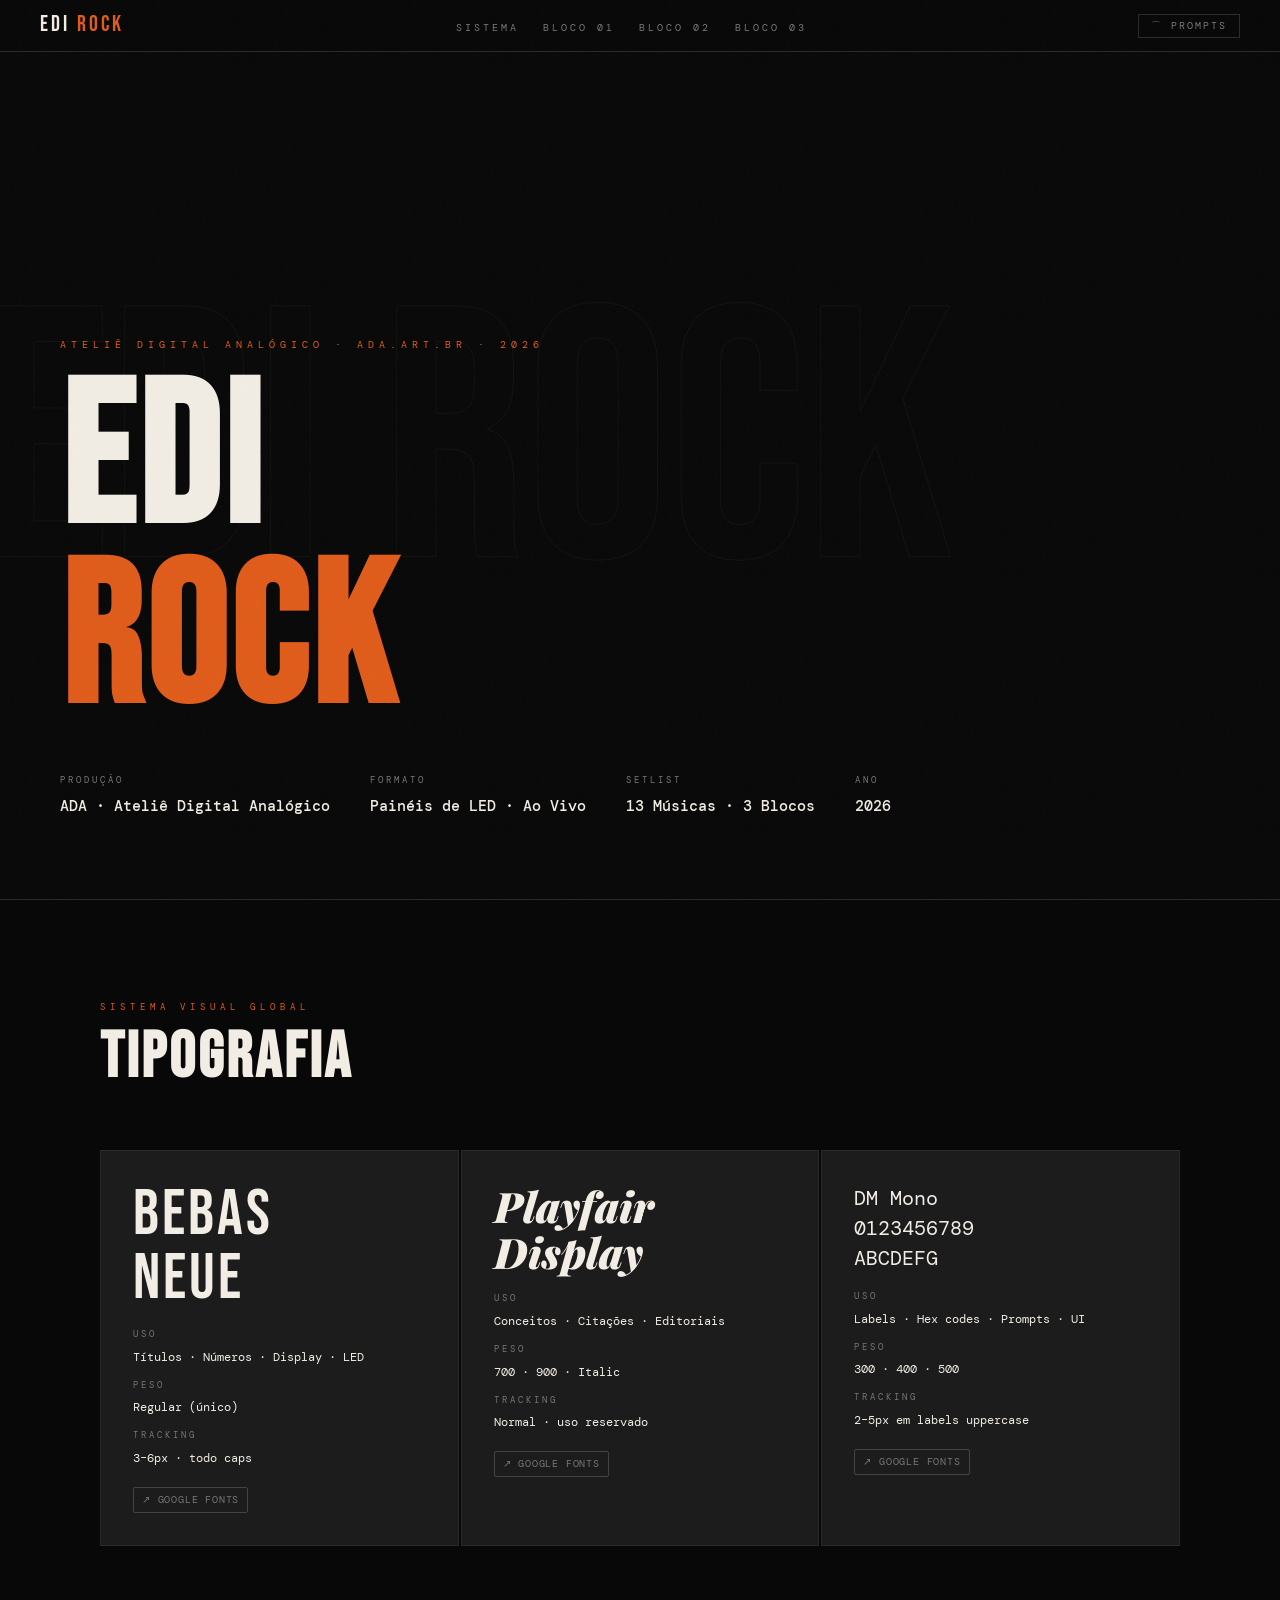
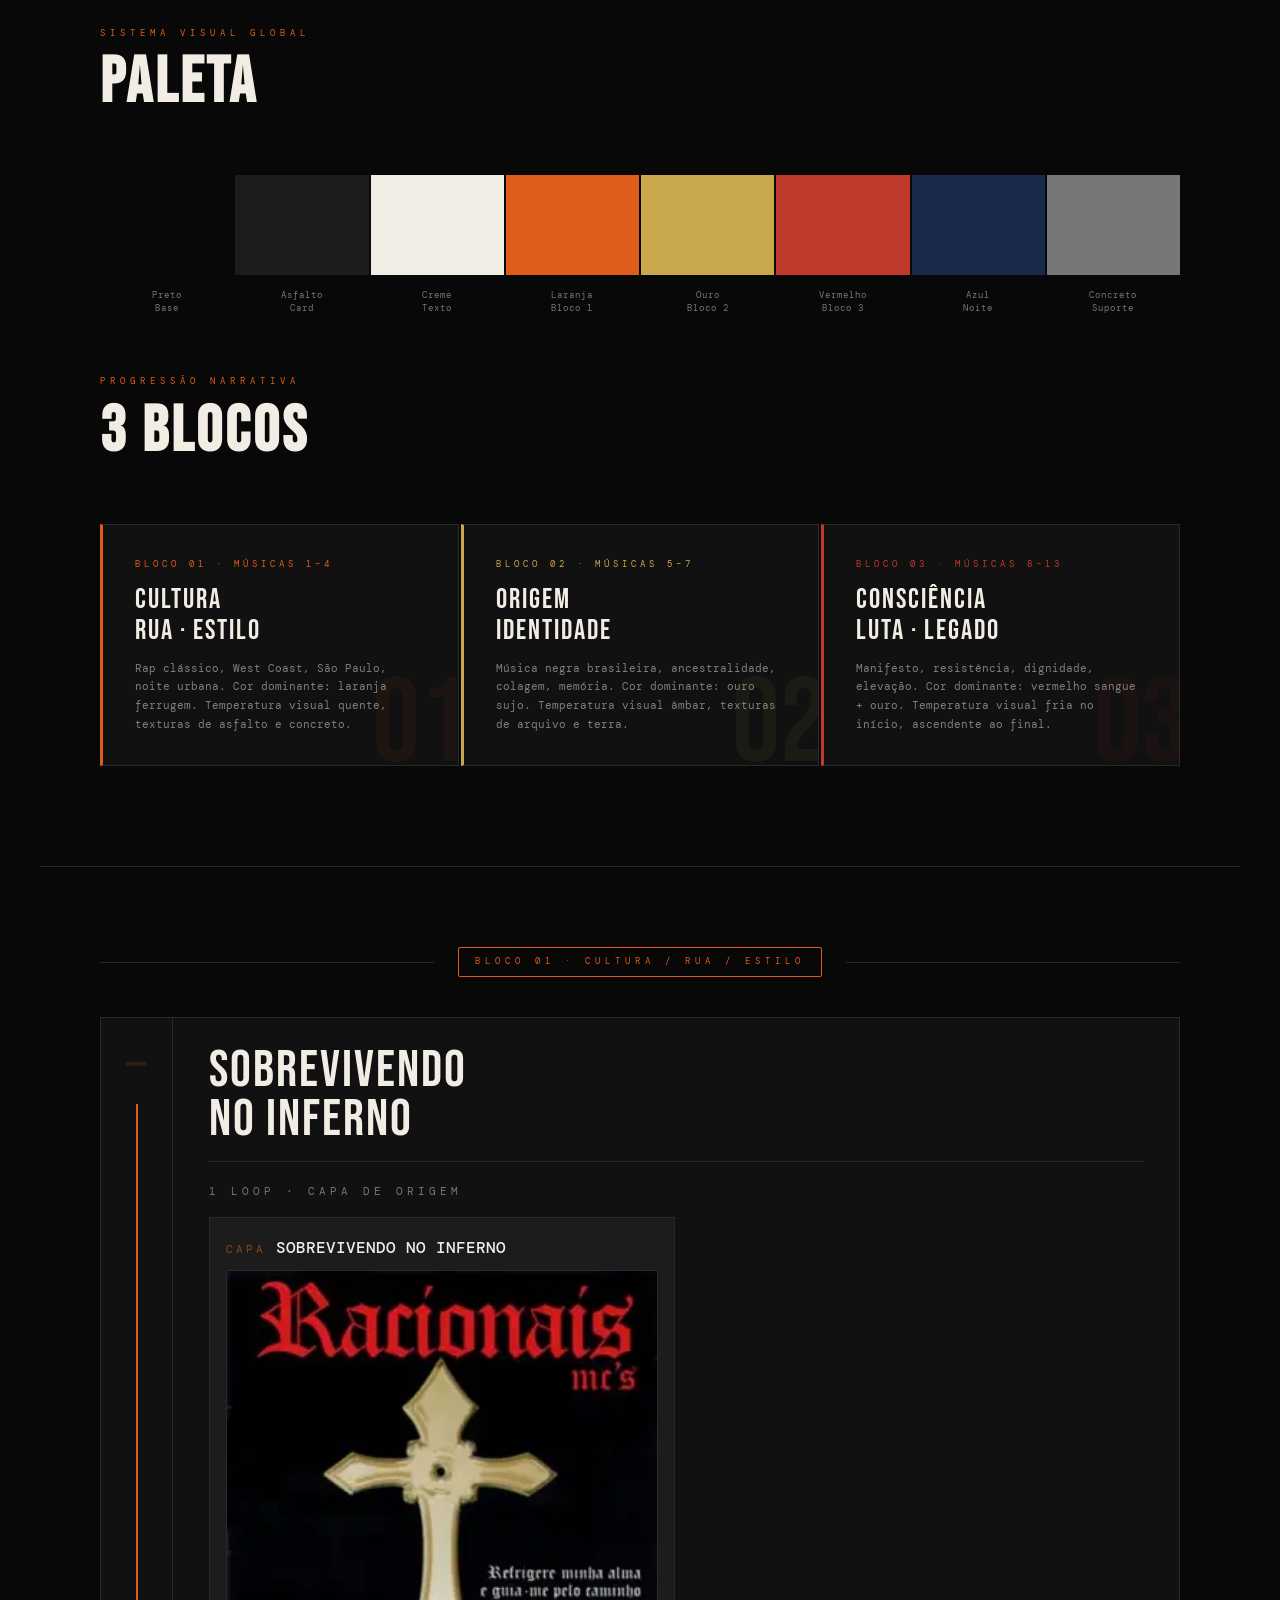
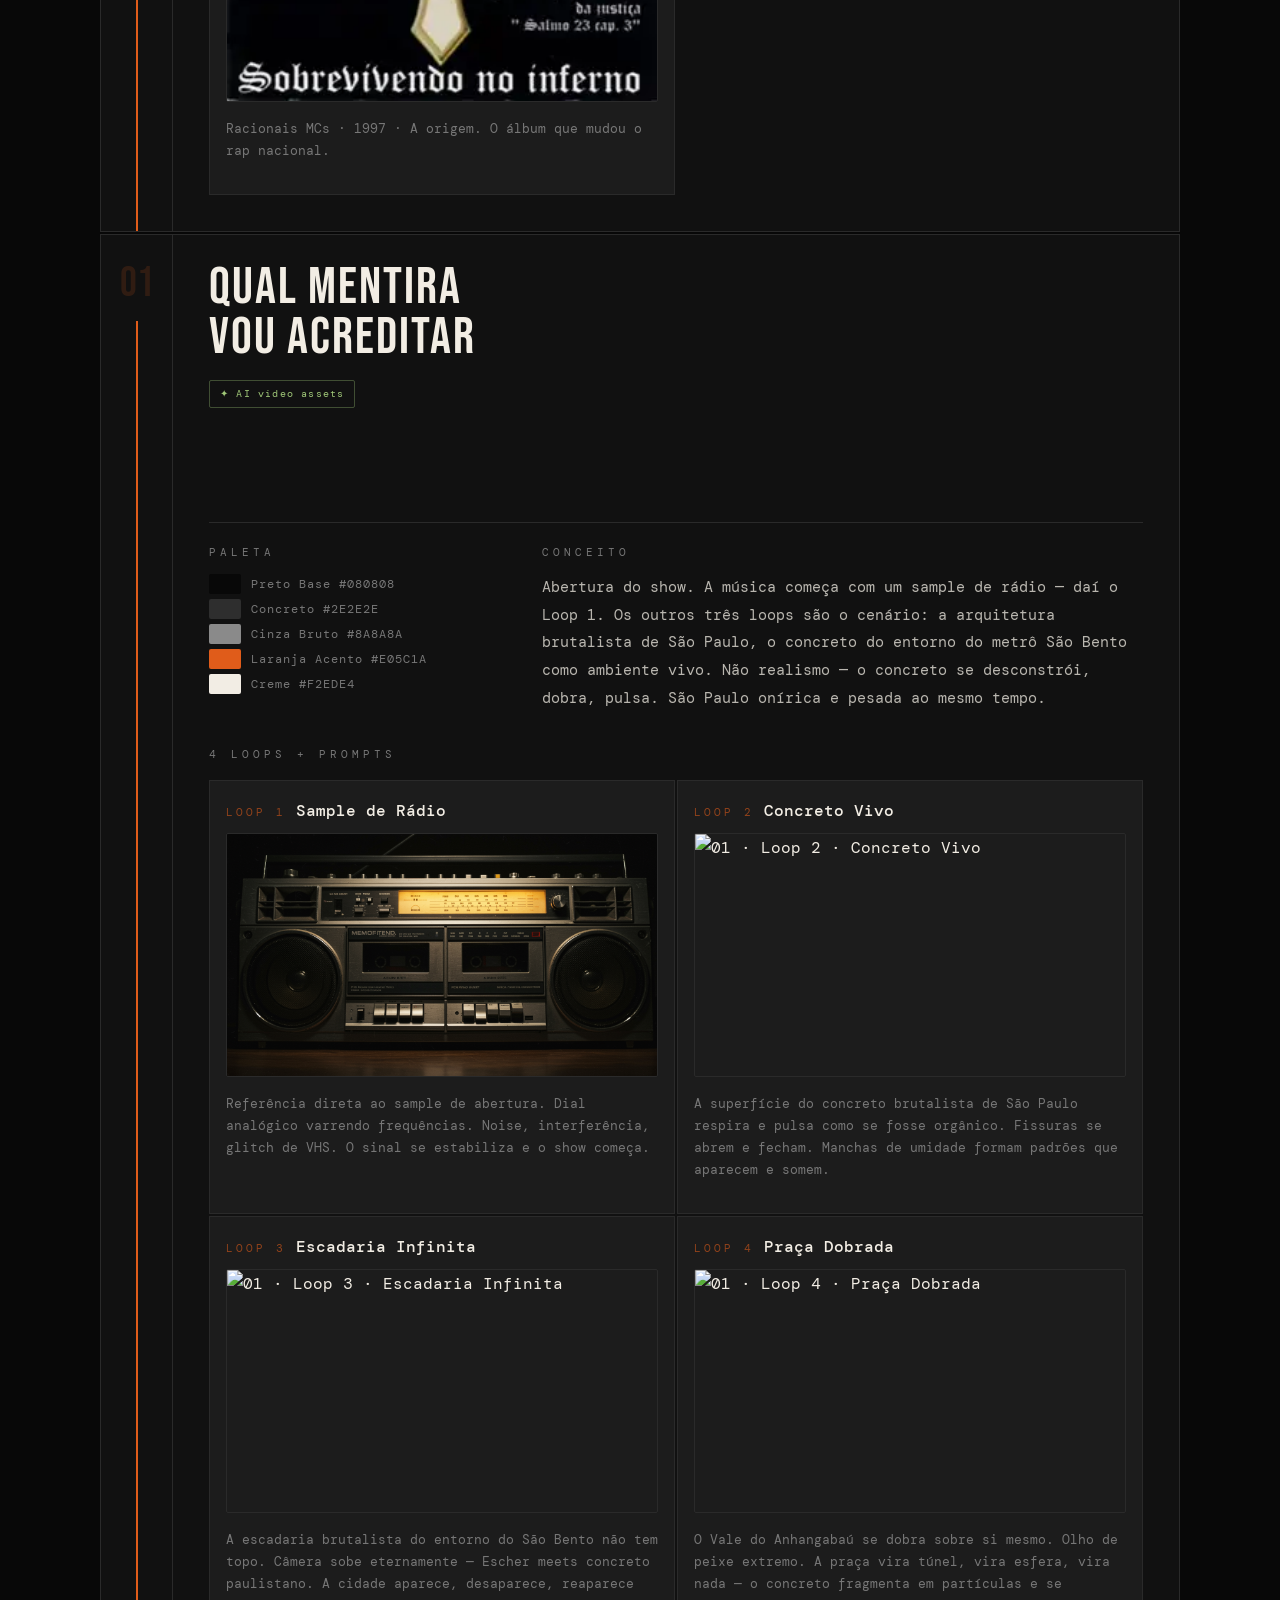
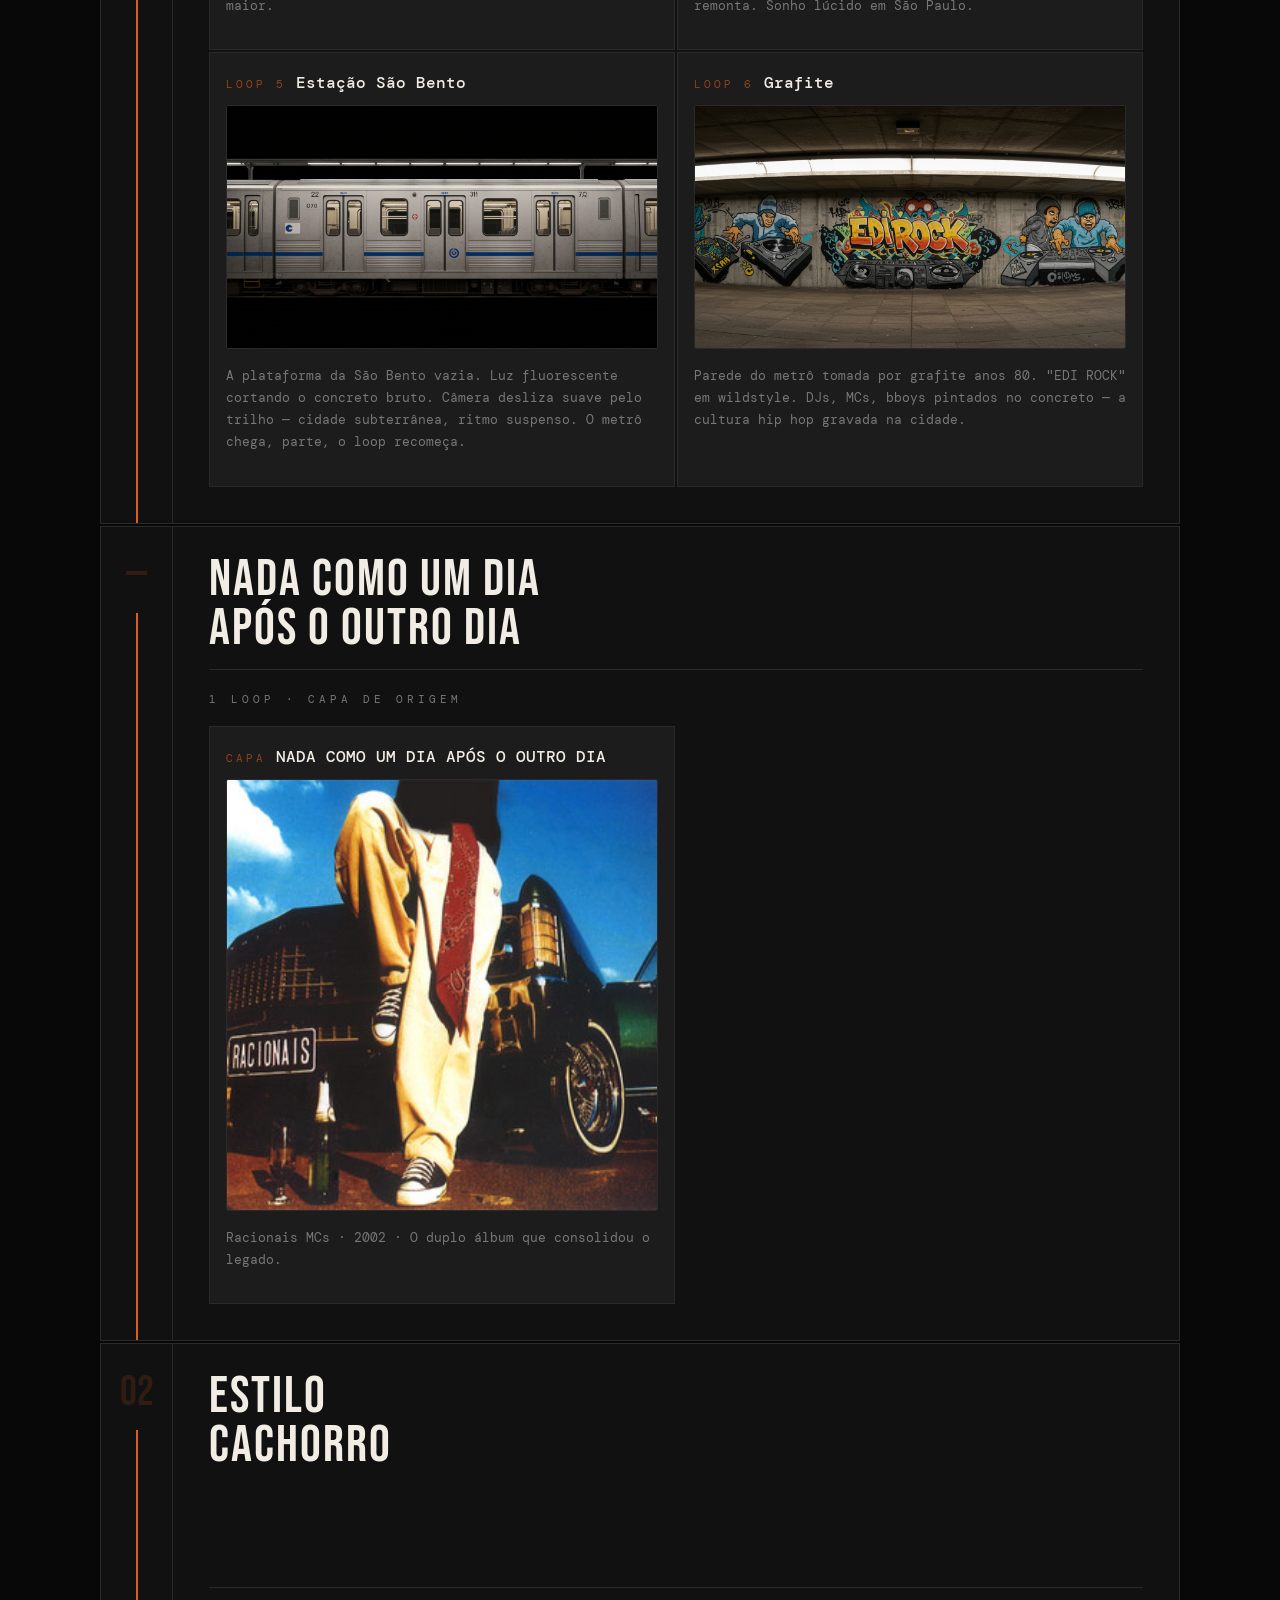
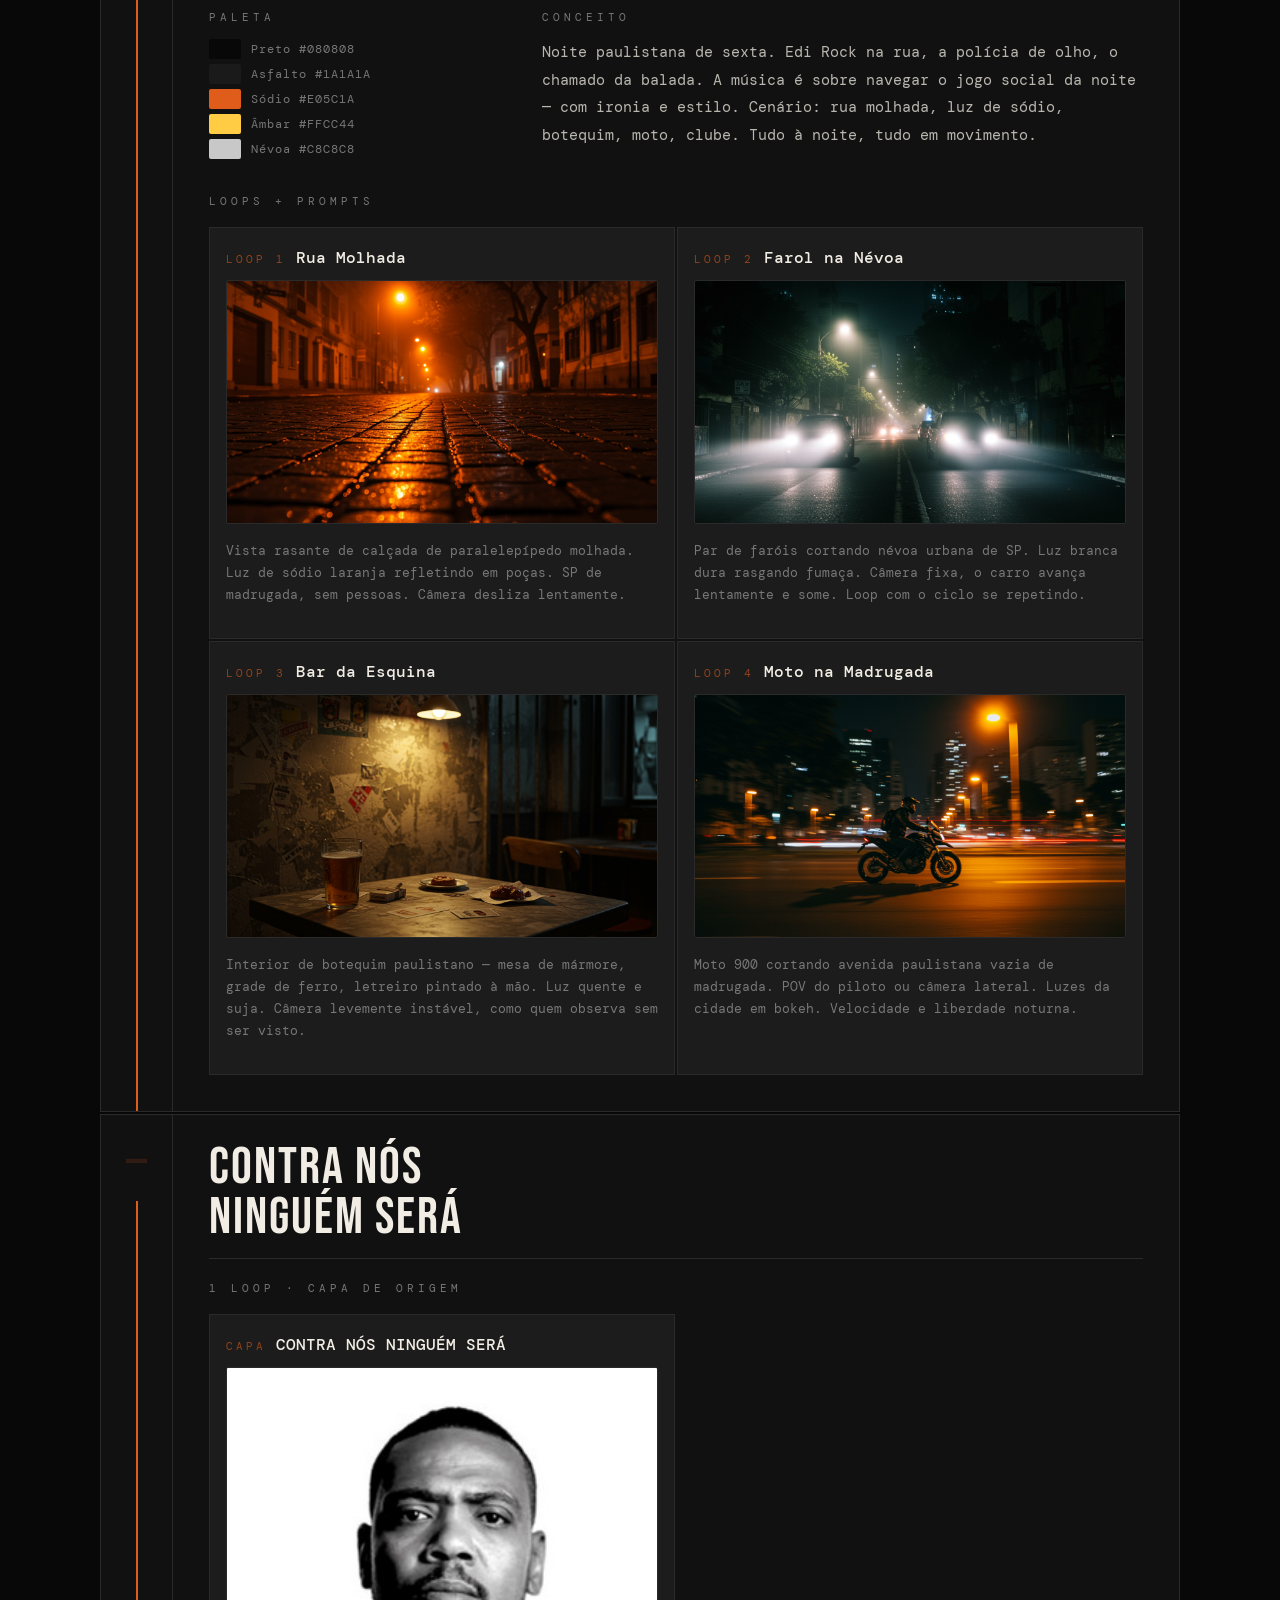
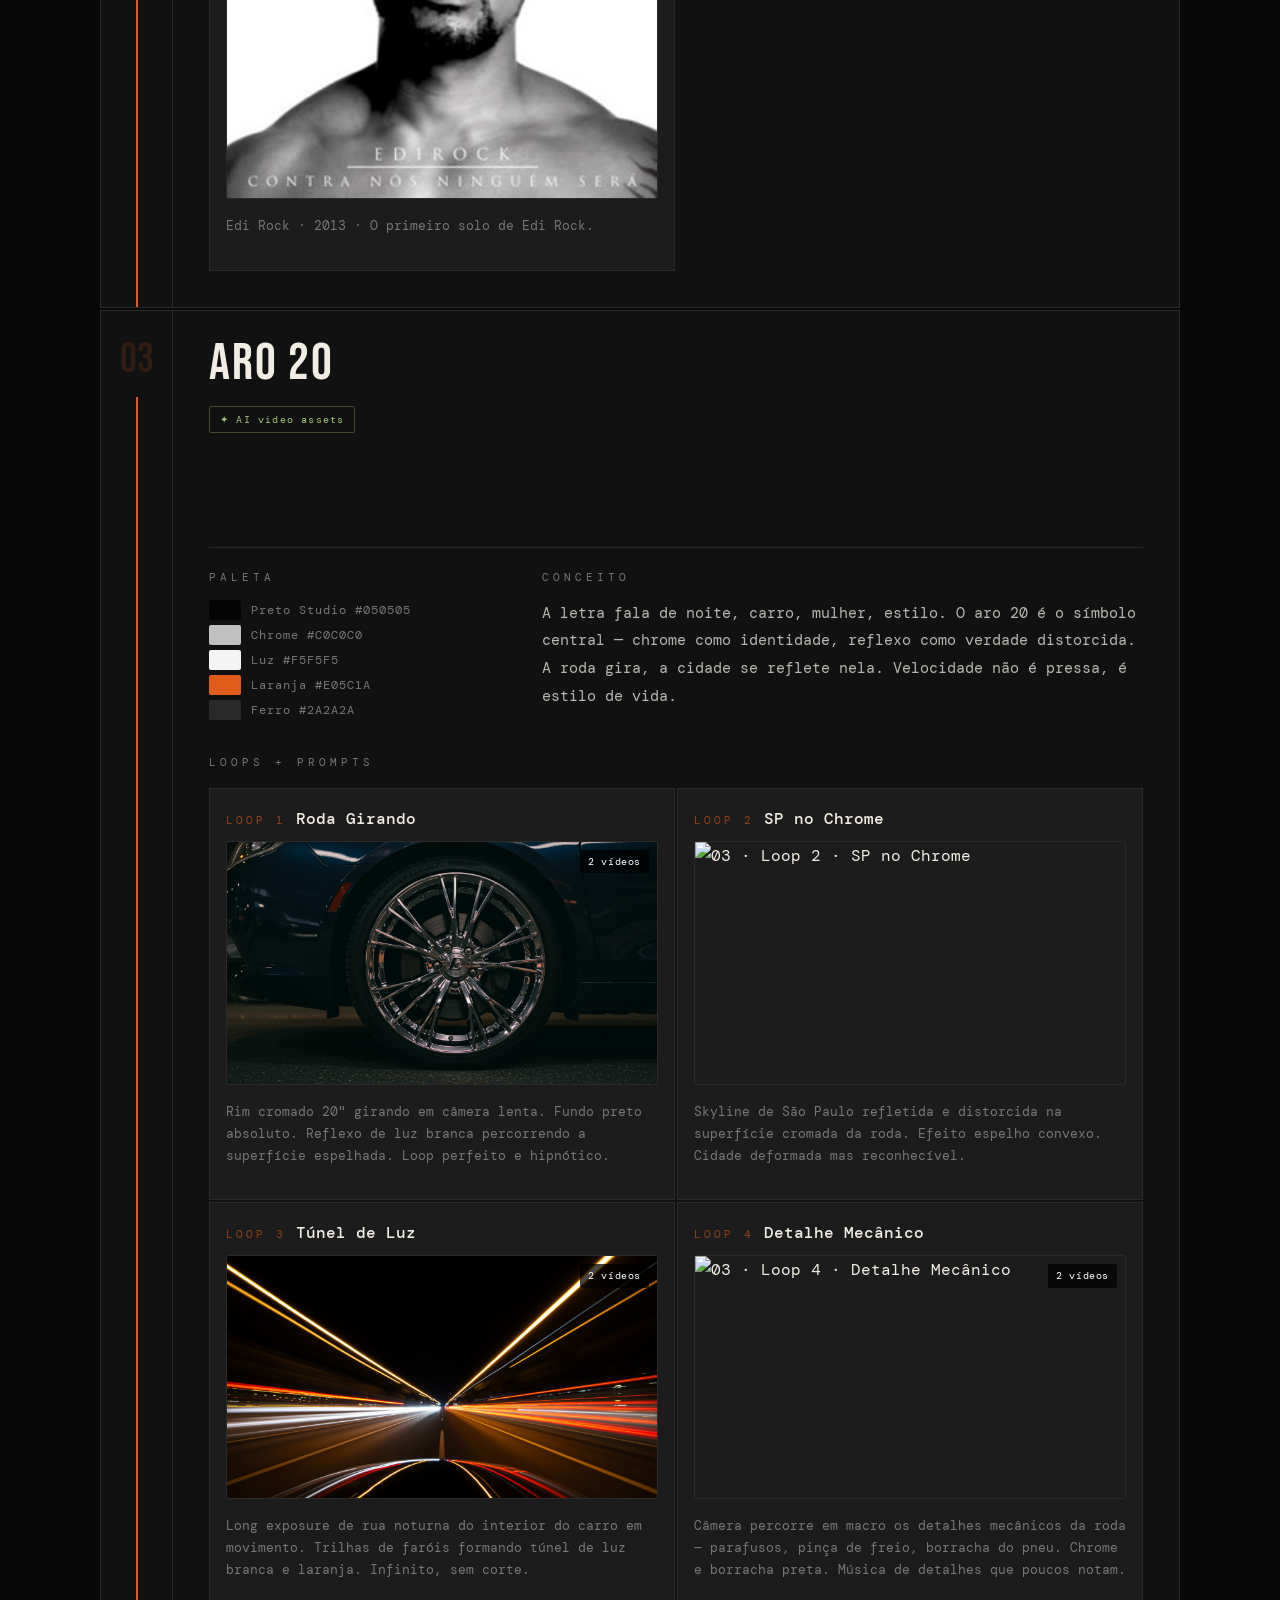
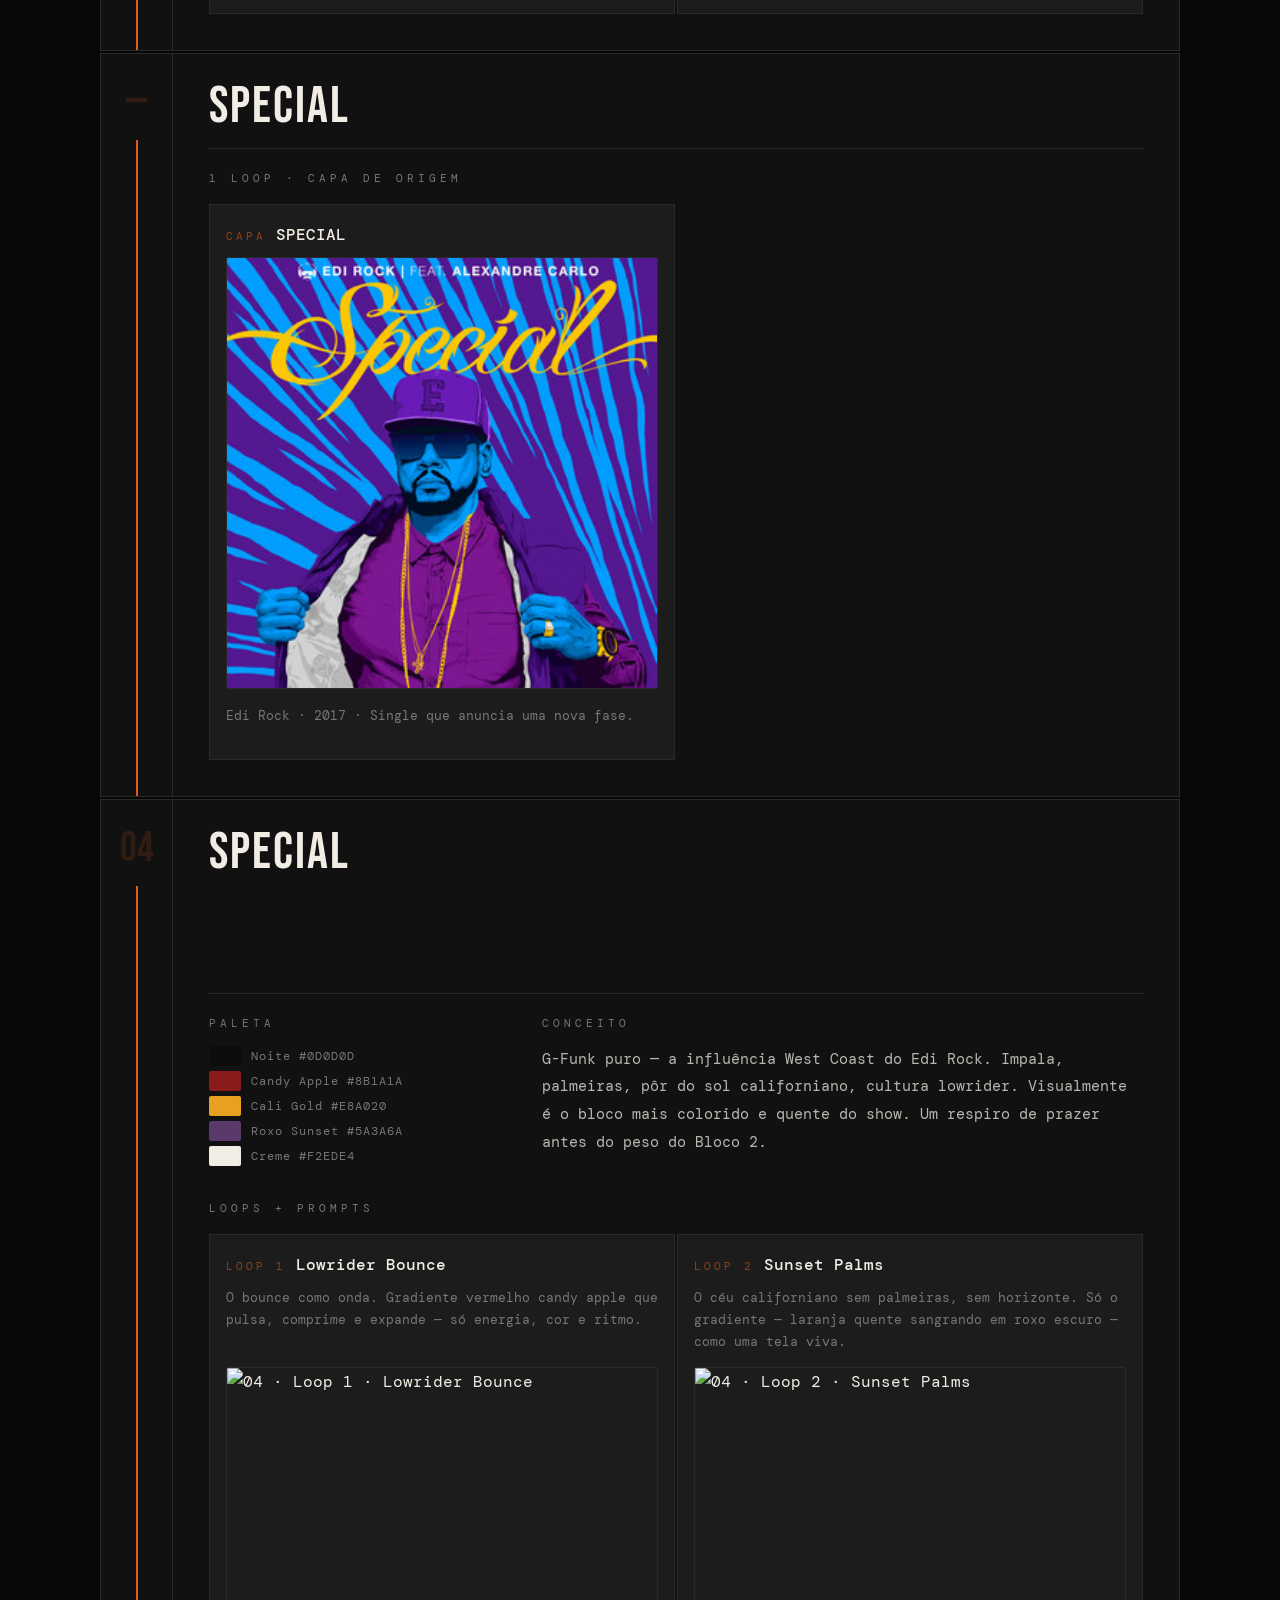
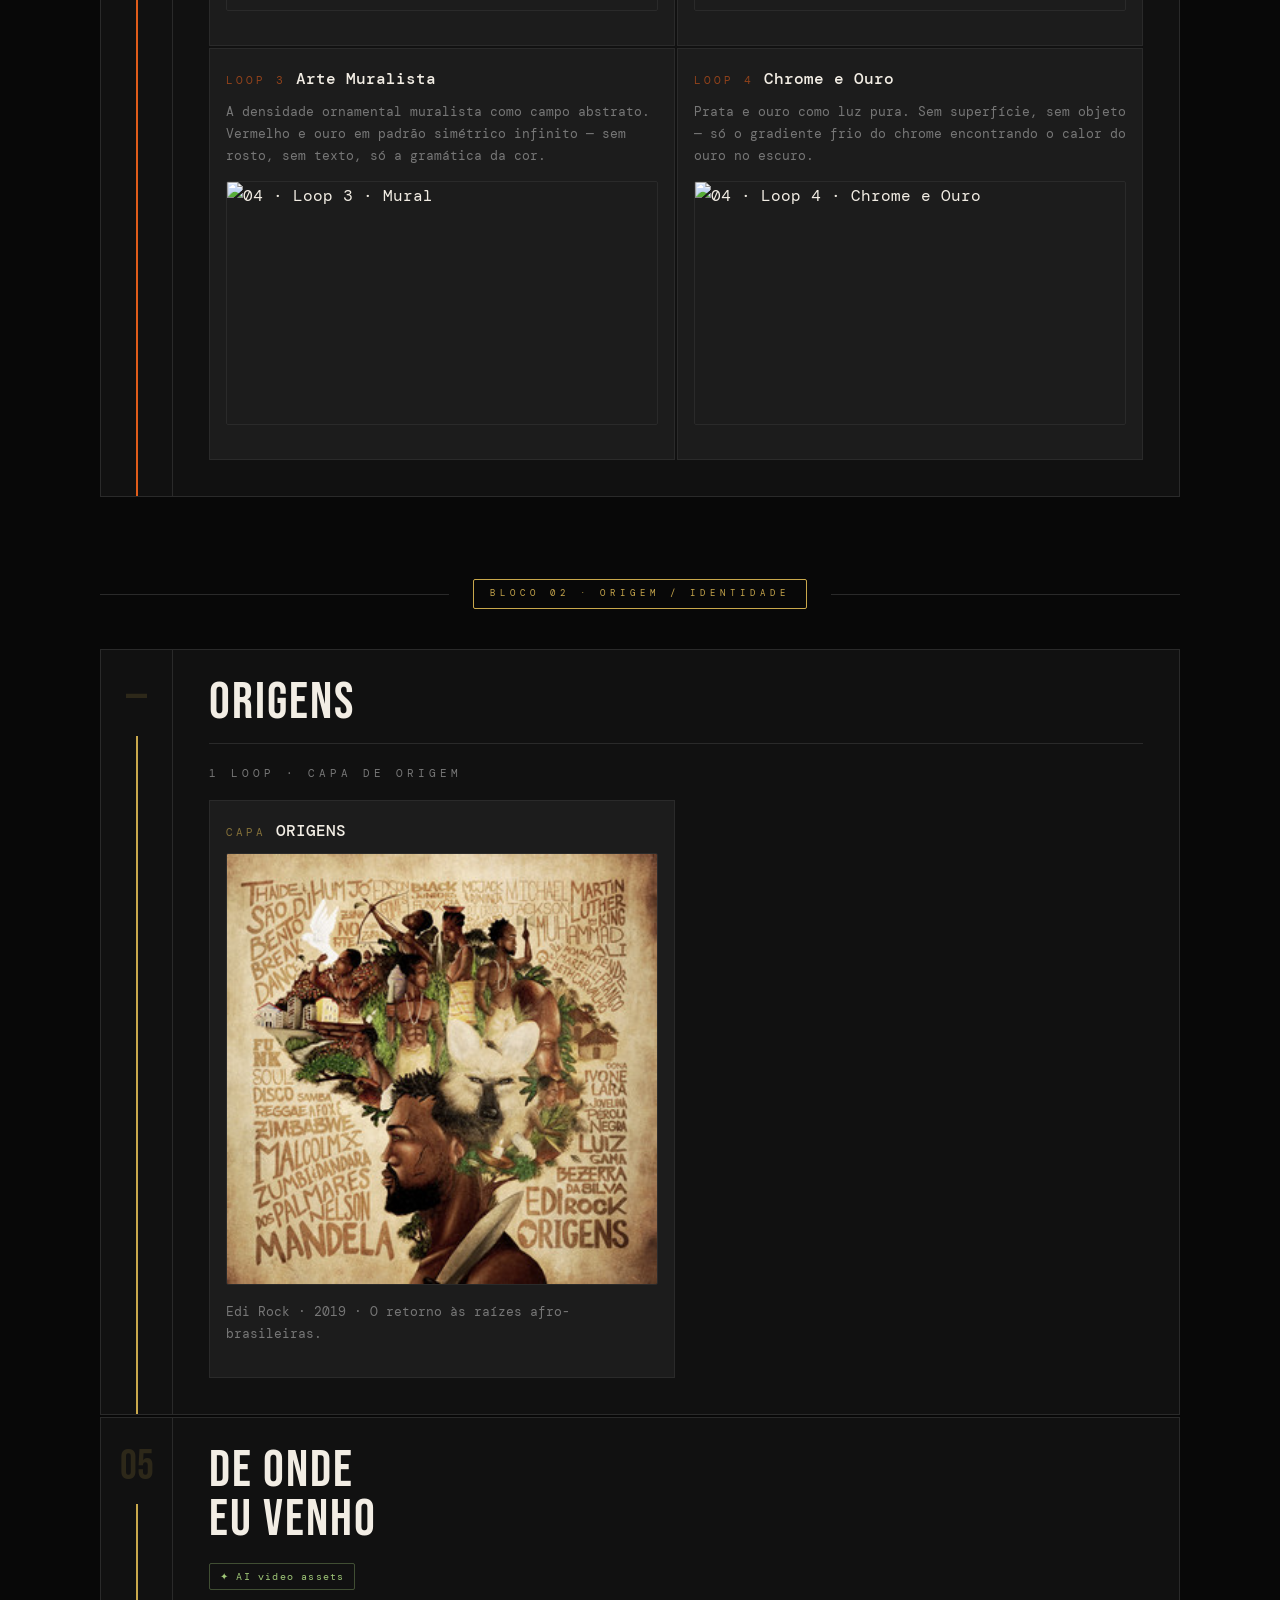
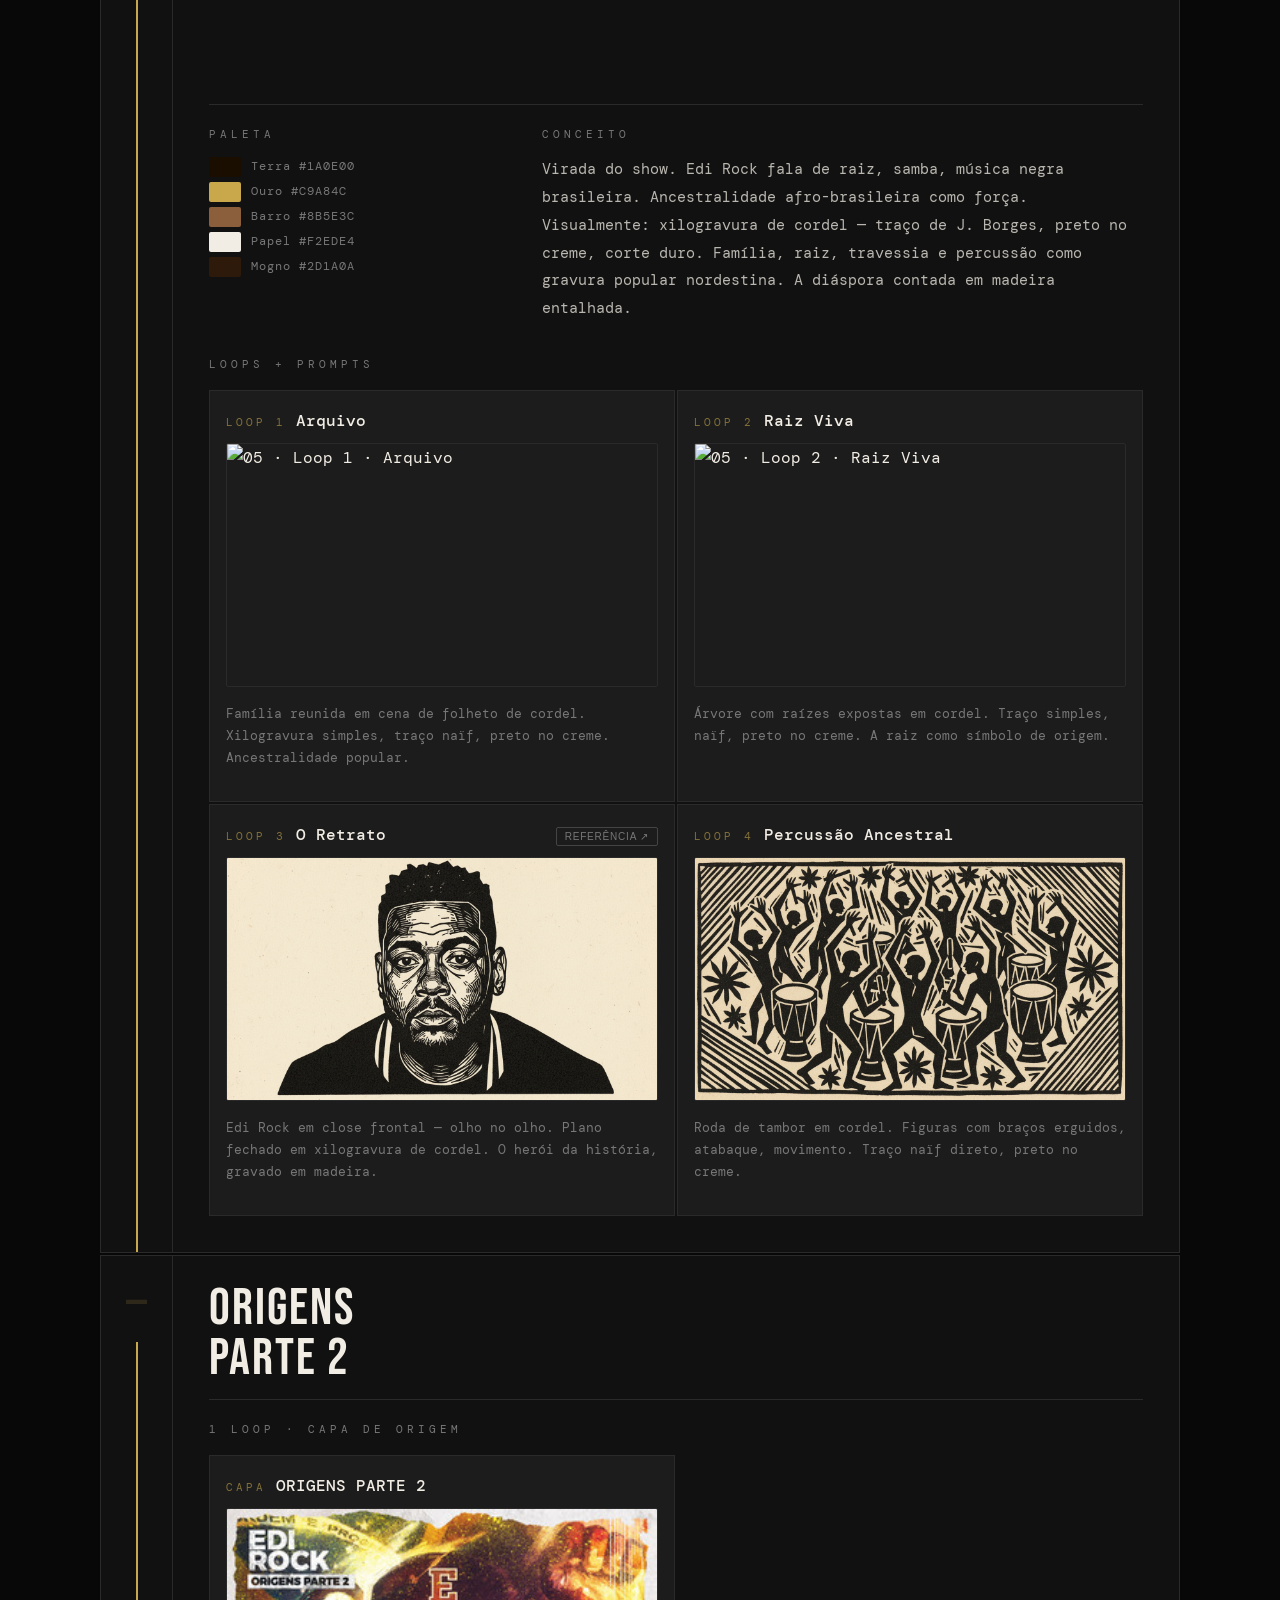
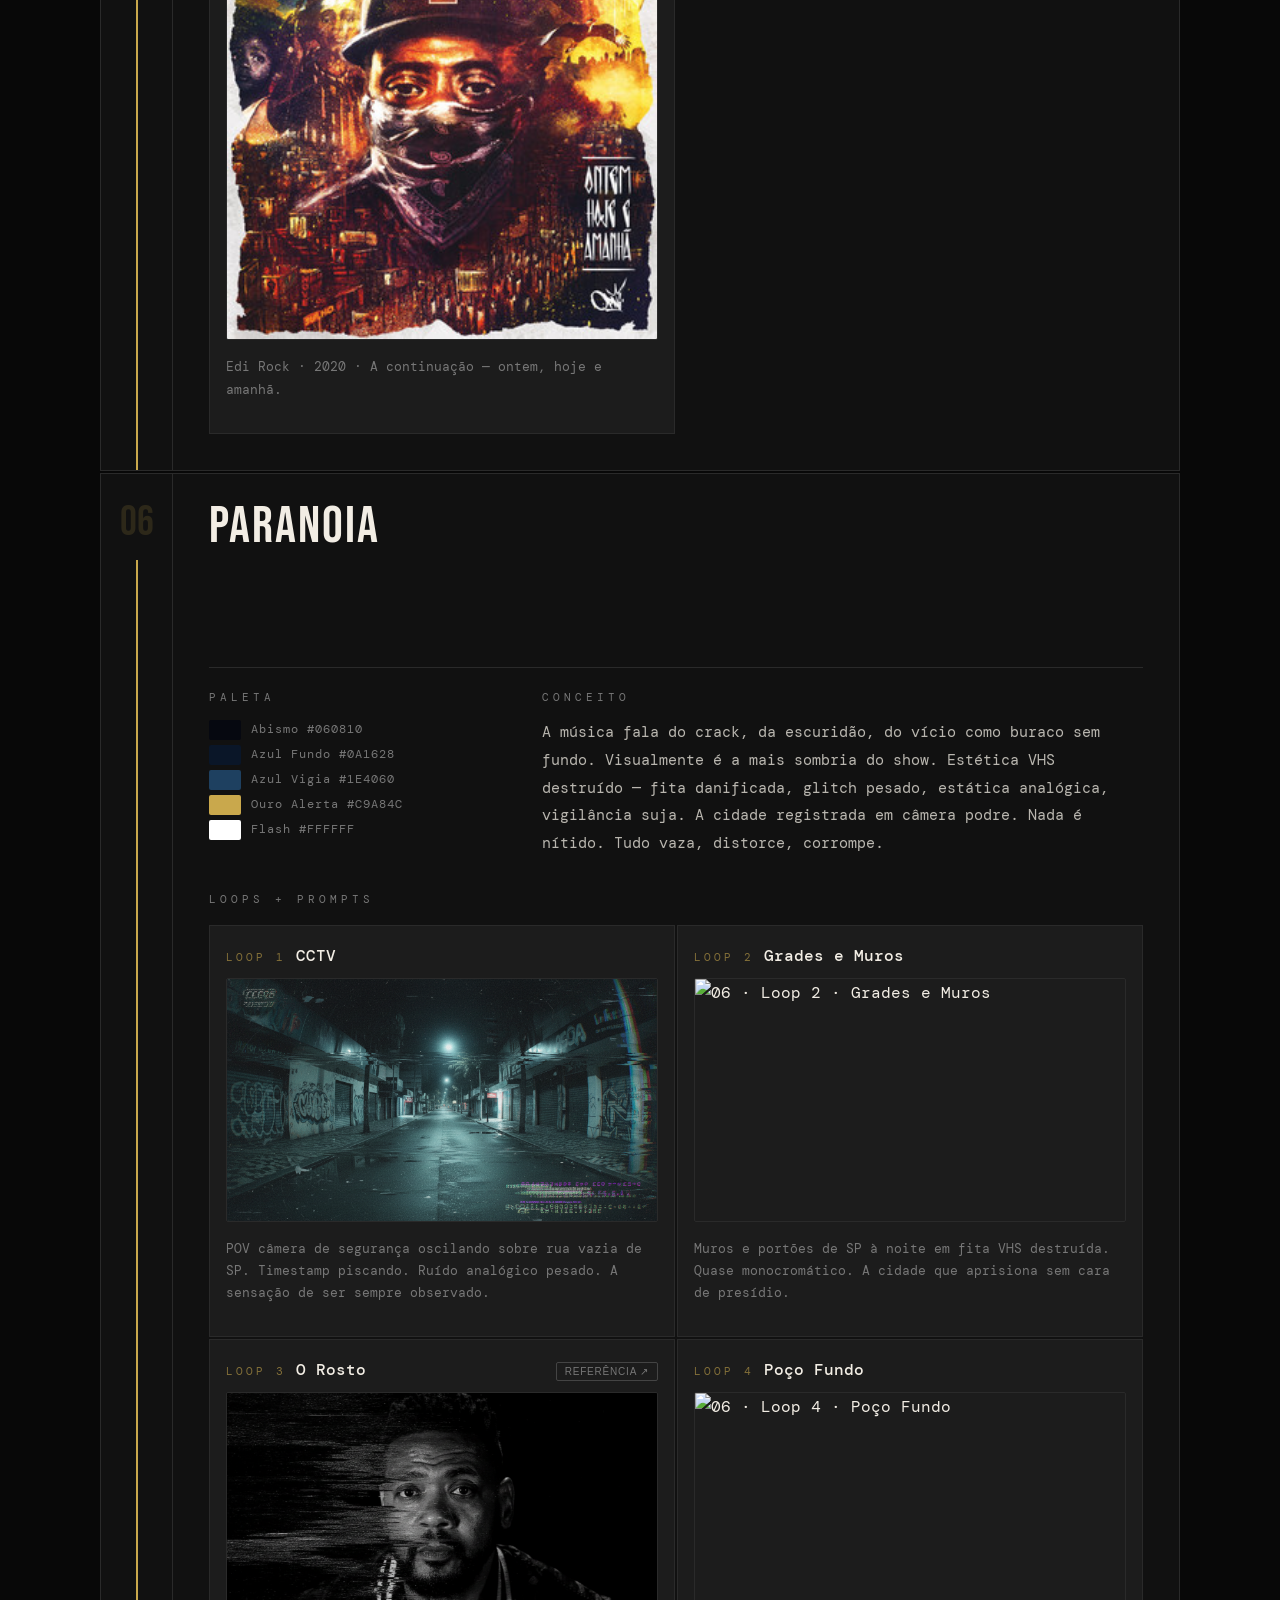
==== index.html @ 61b51832 "M08 Capítulo 4 + M12 A Vida É Desafio — 8 vídeos, badges - M08: 4 loops com vídeo (Mano Brown, Ice B" ====
<!DOCTYPE html>
<html lang="pt-BR">
<head>
<meta charset="UTF-8">
<meta name="viewport" content="width=device-width, initial-scale=1.0">
<title>EDI ROCK — GUIA VISUAL 2026</title>
<link href="https://fonts.googleapis.com/css2?family=Bebas+Neue&family=DM+Mono:ital,wght@0,300;0,400;0,500;1,300&family=Playfair+Display:wght@700;900&display=swap" rel="stylesheet">
<link rel="stylesheet" href="./style.css">
</head>
<body class="prompts-locked">

<!-- NAV -->
<nav>
  <div class="nav-logo">EDI <span>ROCK</span></div>
  <ul class="nav-links">
    <li><a href="#sistema">Sistema</a></li>
    <li><a href="#b1">Bloco 01</a></li>
    <li><a href="#b2">Bloco 02</a></li>
    <li><a href="#b3">Bloco 03</a></li>
  </ul>
  <button class="nav-unlock-btn" id="unlockBtn" onclick="unlockPrompts(this)">⌒ prompts</button>
</nav>

<!-- HERO -->
<section class="hero">
  <div class="hero-bg-text">EDI ROCK</div>
  <div class="hero-eyebrow">Ateliê Digital Analógico · ada.art.br · 2026</div>
  <h1 class="hero-title">EDI<em>ROCK</em></h1>
  <div class="hero-meta">
    <div class="hero-meta-item">
      <span class="hero-meta-label">Produção</span>
      <span class="hero-meta-val">ADA · Ateliê Digital Analógico</span>
    </div>
    <div class="hero-meta-item">
      <span class="hero-meta-label">Formato</span>
      <span class="hero-meta-val">Painéis de LED · Ao Vivo</span>
    </div>
    <div class="hero-meta-item">
      <span class="hero-meta-label">Setlist</span>
      <span class="hero-meta-val">13 Músicas · 3 Blocos</span>
    </div>
    <div class="hero-meta-item">
      <span class="hero-meta-label">Ano</span>
      <span class="hero-meta-val">2026</span>
    </div>
  </div>
</section>

<!-- SISTEMA VISUAL -->
<div id="sistema">
<section class="global-section">

  <div class="section-eyebrow">Sistema Visual Global</div>
  <h2 class="section-title">TIPOGRAFIA</h2>

  <div class="typo-showcase">
    <div class="typo-card">
      <div class="typo-sample">
        <div style="font-family:'Bebas Neue',sans-serif; font-size:64px; line-height:1; color:var(--branco); letter-spacing:3px;">BEBAS<br>NEUE</div>
      </div>
      <div class="typo-info-label">Uso</div>
      <div class="typo-info-val" style="margin-bottom:10px;">Títulos · Números · Display · LED</div>
      <div class="typo-info-label">Peso</div>
      <div class="typo-info-val" style="margin-bottom:10px;">Regular (único)</div>
      <div class="typo-info-label">Tracking</div>
      <div class="typo-info-val" style="margin-bottom:10px;">3–6px · todo caps</div>
      <a href="https://fonts.google.com/specimen/Bebas+Neue" target="_blank" class="asset-btn" style="display:inline-block; margin-top:8px; text-decoration:none;">↗ Google Fonts</a>
    </div>
    <div class="typo-card">
      <div class="typo-sample">
        <div style="font-family:'Playfair Display',serif; font-size:42px; line-height:1.1; color:var(--branco); font-weight:900; font-style:italic;">Playfair<br>Display</div>
      </div>
      <div class="typo-info-label">Uso</div>
      <div class="typo-info-val" style="margin-bottom:10px;">Conceitos · Citações · Editoriais</div>
      <div class="typo-info-label">Peso</div>
      <div class="typo-info-val" style="margin-bottom:10px;">700 · 900 · Italic</div>
      <div class="typo-info-label">Tracking</div>
      <div class="typo-info-val" style="margin-bottom:10px;">Normal · uso reservado</div>
      <a href="https://fonts.google.com/specimen/Playfair+Display" target="_blank" class="asset-btn" style="display:inline-block; margin-top:8px; text-decoration:none;">↗ Google Fonts</a>
    </div>
    <div class="typo-card">
      <div class="typo-sample">
        <div style="font-family:'DM Mono',monospace; font-size:20px; line-height:1.5; color:var(--branco);">DM Mono<br>0123456789<br>ABCDEFG</div>
      </div>
      <div class="typo-info-label">Uso</div>
      <div class="typo-info-val" style="margin-bottom:10px;">Labels · Hex codes · Prompts · UI</div>
      <div class="typo-info-label">Peso</div>
      <div class="typo-info-val" style="margin-bottom:10px;">300 · 400 · 500</div>
      <div class="typo-info-label">Tracking</div>
      <div class="typo-info-val" style="margin-bottom:10px;">2–5px em labels uppercase</div>
      <a href="https://fonts.google.com/specimen/DM+Mono" target="_blank" class="asset-btn" style="display:inline-block; margin-top:8px; text-decoration:none;">↗ Google Fonts</a>
    </div>
  </div>

  <div class="section-eyebrow">Sistema Visual Global</div>
  <h2 class="section-title">PALETA</h2>

  <div class="palette-row">
    <div class="swatch-tall" style="background:#080808;" data-hex="#080808"></div>
    <div class="swatch-tall" style="background:#1c1c1c;" data-hex="#1C1C1C"></div>
    <div class="swatch-tall" style="background:#f2ede4;" data-hex="#F2EDE4"></div>
    <div class="swatch-tall" style="background:#e05c1a;" data-hex="#E05C1A"></div>
    <div class="swatch-tall" style="background:#c9a84c;" data-hex="#C9A84C"></div>
    <div class="swatch-tall" style="background:#c0392b;" data-hex="#C0392B"></div>
    <div class="swatch-tall" style="background:#1a2a4a;" data-hex="#1A2A4A"></div>
    <div class="swatch-tall" style="background:#777777;" data-hex="#777777"></div>
  </div>
  <div class="swatch-labels">
    <div class="swatch-label-item">Preto<br>Base</div>
    <div class="swatch-label-item">Asfalto<br>Card</div>
    <div class="swatch-label-item">Creme<br>Texto</div>
    <div class="swatch-label-item">Laranja<br>Bloco 1</div>
    <div class="swatch-label-item">Ouro<br>Bloco 2</div>
    <div class="swatch-label-item">Vermelho<br>Bloco 3</div>
    <div class="swatch-label-item">Azul<br>Noite</div>
    <div class="swatch-label-item">Concreto<br>Suporte</div>
  </div>

  <div class="section-eyebrow">Progressão Narrativa</div>
  <h2 class="section-title">3 BLOCOS</h2>

  <div class="bloco-prog">
    <div class="bloco-prog-item" style="background:#111; border:1px solid #2a2a2a; border-left:3px solid var(--b1);">
      <div class="bloco-prog-num" style="color:var(--b1);">01</div>
      <span class="bloco-prog-tag" style="color:var(--b1);">Bloco 01 · Músicas 1–4</span>
      <div class="bloco-prog-title">CULTURA<br>RUA · ESTILO</div>
      <div class="bloco-prog-desc">Rap clássico, West Coast, São Paulo, noite urbana. Cor dominante: laranja ferrugem. Temperatura visual quente, texturas de asfalto e concreto.</div>
    </div>
    <div class="bloco-prog-item" style="background:#111; border:1px solid #2a2a2a; border-left:3px solid var(--b2);">
      <div class="bloco-prog-num" style="color:var(--b2);">02</div>
      <span class="bloco-prog-tag" style="color:var(--b2);">Bloco 02 · Músicas 5–7</span>
      <div class="bloco-prog-title">ORIGEM<br>IDENTIDADE</div>
      <div class="bloco-prog-desc">Música negra brasileira, ancestralidade, colagem, memória. Cor dominante: ouro sujo. Temperatura visual âmbar, texturas de arquivo e terra.</div>
    </div>
    <div class="bloco-prog-item" style="background:#111; border:1px solid #2a2a2a; border-left:3px solid var(--b3);">
      <div class="bloco-prog-num" style="color:var(--b3);">03</div>
      <span class="bloco-prog-tag" style="color:var(--b3);">Bloco 03 · Músicas 8–13</span>
      <div class="bloco-prog-title">CONSCIÊNCIA<br>LUTA · LEGADO</div>
      <div class="bloco-prog-desc">Manifesto, resistência, dignidade, elevação. Cor dominante: vermelho sangue + ouro. Temperatura visual fria no início, ascendente ao final.</div>
    </div>
  </div>

</section>
</div>

<!-- SETLIST -->
<div class="setlist-wrap">

  <!-- ══ BLOCO 1 ══ -->
  <div id="b1" class="bloco-divider">
    <div class="bloco-divider-line"></div>
    <div class="bloco-divider-label" style="color:var(--b1); border-color:var(--b1);">Bloco 01 · Cultura / Rua / Estilo</div>
    <div class="bloco-divider-line"></div>
  </div>

  <!-- CAPA M01 -->
  <div class="musica">
    <div class="musica-side">
      <div class="musica-num" style="color:var(--b1);">—</div>
      <div class="musica-accent" style="background:var(--b1);"></div>
    </div>
    <div class="musica-main">
      <div class="musica-nome">SOBREVIVENDO<br>NO INFERNO</div>
      <div class="musica-body">
        <div style="grid-column: 1/-1;">
          <div class="m-loops-title">1 Loop · Capa de Origem</div>
          <div class="loops-grid">
            <div class="loop-item">
              <div class="loop-header">
                <span class="loop-tag" style="color:var(--b1);">Capa</span>
                <span class="loop-name">SOBREVIVENDO NO INFERNO</span>
              </div>
              <div class="loop-preview" style="aspect-ratio:1/1;">
                <img src="./imagens/capas/sobrevivendo.jpg" alt="SOBREVIVENDO" style="aspect-ratio:1/1;"/>
              </div>
              <div class="loop-desc">Racionais MCs · 1997 · A origem. O álbum que mudou o rap nacional.</div>
              <div class="prompt-box" style="border-left-color:#a0c878;">
                <button class="prompt-copy" onclick="copyP(this)">copiar</button>
                <span class="prompt-tool frame">Frame Estático</span>
                <span class="prompt-text">Sobrevivendo no Inferno album cover, Racionais MCs 1997, centered full frame, cinematic dark vignette, heavy film grain, monumental iconic presence, photorealistic</span>
              </div>
              <div class="prompt-box" style="border-left-color:#6a9fd8; margin-top:8px;">
                <button class="prompt-copy" onclick="copyP(this)">copiar</button>
                <span class="prompt-tool anim">Animação</span>
                <span class="prompt-text">Sobrevivendo no Inferno album cover slowly zooming in, dark vignette pulsing at edges, heavy film grain breathing, seamless loop, cinematic title card</span>
              </div>
            </div>
          </div>
        </div>
      </div>
    </div>
  </div>

  <!-- 01 Qual Mentira -->
  <div class="musica">
    <div class="musica-side">
      <div class="musica-num" style="color:var(--b1);">01</div>
      <div class="musica-accent" style="background:var(--b1);"></div>
    </div>
    <div class="musica-main">
      <div class="musica-nome">QUAL MENTIRA<br>VOU ACREDITAR</div>
      <div class="ai-kit-badge">✦ AI video assets</div>
      <iframe class="spotify-player" src="https://open.spotify.com/embed/track/6hxdEJHw5qPaA4r0GFGkhj?utm_source=generator&theme=0" height="80" frameborder="0" allow="autoplay; clipboard-write; encrypted-media; fullscreen; picture-in-picture" loading="lazy"></iframe>
      <div class="musica-body">

        <div>
          <div class="m-palette-title">Paleta</div>
          <div class="m-swatches">
            <div class="m-swatch-row"><div class="m-swatch-block" style="background:#080808;"></div><span class="m-swatch-name">Preto Base #080808</span></div>
            <div class="m-swatch-row"><div class="m-swatch-block" style="background:#2e2e2e;"></div><span class="m-swatch-name">Concreto #2E2E2E</span></div>
            <div class="m-swatch-row"><div class="m-swatch-block" style="background:#8a8a8a;"></div><span class="m-swatch-name">Cinza Bruto #8A8A8A</span></div>
            <div class="m-swatch-row"><div class="m-swatch-block" style="background:#e05c1a;"></div><span class="m-swatch-name">Laranja Acento #E05C1A</span></div>
            <div class="m-swatch-row"><div class="m-swatch-block" style="background:#f2ede4;"></div><span class="m-swatch-name">Creme #F2EDE4</span></div>
          </div>
        </div>

        <div>
          <div class="m-conceito-title">Conceito</div>
          <div class="m-conceito-text">Abertura do show. A música começa com um sample de rádio — daí o Loop 1. Os outros três loops são o cenário: a arquitetura brutalista de São Paulo, o concreto do entorno do metrô São Bento como ambiente vivo. Não realismo — o concreto se desconstrói, dobra, pulsa. São Paulo onírica e pesada ao mesmo tempo.</div>
        </div>

        <div>
          <div class="m-loops-title">4 Loops + Prompts</div>
          <div class="loops-grid">

          <!-- LOOP 1 -->
          <div class="loop-item">
            <div class="loop-header">
              <span class="loop-tag" style="color:var(--b1);">Loop 1</span>
              <span class="loop-name">Sample de Rádio</span>
            </div>
                        <div class="loop-preview loop-has-video" onclick="openVideoModal('./imagens/m01/loop1-video.mp4')">
              <img src="./imagens/m01/loop1-frame.png" alt="01 · Loop 1 · Sample de Rádio" />
              <div class="loop-play-btn">▶</div>
            </div>

<div class="loop-desc">Referência direta ao sample de abertura. Dial analógico varrendo frequências. Noise, interferência, glitch de VHS. O sinal se estabiliza e o show começa.</div>

            <div class="prompt-box" style="border-left-color:#a0c878;">
              <button class="prompt-copy" onclick="copyP(this)">copiar</button>
              <span class="prompt-tool frame">Frame Estático</span>
              <span class="prompt-text">Front-facing view of a massive vintage 1980s boombox, imposing and monumental, full body visible within frame, wide 16:9 composition, entire boombox centered and contained, fills most of the frame, low angle slightly below eye level looking up, photorealistic, dual cassette decks, analog FM tuner dial, large powerful speaker grills on both sides, warm amber backlight behind the tuner, no fake text no invented labels no made-up numbers, only real physical details, dark cinematic background, dramatic side lighting with deep shadows, VHS scanlines overlay, raw film grain, slight chromatic aberration, cinematic still</span>
            </div>

            <div class="prompt-box" style="border-left-color:#6a9fd8; margin-top:8px;">
              <button class="prompt-copy" onclick="copyP(this)">copiar</button>
              <span class="prompt-tool anim">Animação</span>
              <span class="prompt-text">Massive vintage 1980s boombox centered on screen, static locked-off camera, no camera movement, VHS scanlines flickering across the entire frame, white noise particles drifting slowly over the surface, amber backlight behind the FM tuner pulsing gently, cassette reels spinning in slow hypnotic loop, electromagnetic interference patterns forming and dissolving, deep shadows breathing, seamless loop, dark cinematic atmosphere --ar 16:9</span>
            </div>
          </div>

          <!-- LOOP 2 -->
          <div class="loop-item">
            <div class="loop-header">
              <span class="loop-tag" style="color:var(--b1);">Loop 2</span>
              <span class="loop-name">Concreto Vivo</span>
            </div>
                        <div class="loop-preview loop-has-video" onclick="openVideoModal('./imagens/m01/loop2-video.mp4')">
              <img src="./imagens/m01/loop2-frame.png" alt="01 · Loop 2 · Concreto Vivo" />
              <div class="loop-play-btn">▶</div>
            </div>

<div class="loop-desc">A superfície do concreto brutalista de São Paulo respira e pulsa como se fosse orgânico. Fissuras se abrem e fecham. Manchas de umidade formam padrões que aparecem e somem.</div>

            <div class="prompt-box" style="border-left-color:#a0c878;">
              <button class="prompt-copy" onclick="copyP(this)">copiar</button>
              <span class="prompt-tool frame">Frame Estático</span>
              <span class="prompt-text">Extreme close-up of São Paulo brutalist concrete wall, São Bento metro area architecture, raw texture with deep moisture stains and hairline cracks, dramatic single light source from below casting hard shadows, monolithic and still, dark cinematic, no people</span>
            </div>

            <div class="prompt-box" style="border-left-color:#6a9fd8; margin-top:8px;">
              <button class="prompt-copy" onclick="copyP(this)">copiar</button>
              <span class="prompt-tool anim">Animação</span>
              <span class="prompt-text">Extreme close-up of São Paulo brutalist concrete surface slowly breathing and pulsing like living skin, cracks organically opening and closing in rhythm, moisture stains morphing into abstract map-like patterns and dissolving back, subtle slow camera push-in, seamless loop, dark cinematic lighting, no people, São Bento metro area --ar 16:9</span>
            </div>
          </div>

          <!-- LOOP 3 -->
          <div class="loop-item">
            <div class="loop-header">
              <span class="loop-tag" style="color:var(--b1);">Loop 3</span>
              <span class="loop-name">Escadaria Infinita</span>
            </div>
                        <div class="loop-preview loop-has-video" onclick="openVideoModal('./imagens/m01/loop3-video.mp4')">
              <img src="./imagens/m01/loop3-frame.png" alt="01 · Loop 3 · Escadaria Infinita" />
              <div class="loop-play-btn">▶</div>
            </div>

<div class="loop-desc">A escadaria brutalista do entorno do São Bento não tem topo. Câmera sobe eternamente — Escher meets concreto paulistano. A cidade aparece, desaparece, reaparece maior.</div>

            <div class="prompt-box" style="border-left-color:#a0c878;">
              <button class="prompt-copy" onclick="copyP(this)">copiar</button>
              <span class="prompt-tool frame">Frame Estático</span>
              <span class="prompt-text">São Paulo brutalist concrete staircase seen from below looking up, raw concrete steps receding into darkness, São Paulo skyline barely visible at the top, single dramatic light source, Escher-like impossible depth, no people, dark overcast sky, monumental scale</span>
            </div>

            <div class="prompt-box" style="border-left-color:#6a9fd8; margin-top:8px;">
              <button class="prompt-copy" onclick="copyP(this)">copiar</button>
              <span class="prompt-tool anim">Animação</span>
              <span class="prompt-text">São Paulo brutalist concrete staircase seen from below looking up, raw concrete steps slowly ascending frame, at the top the staircase folds impossibly back onto itself Penrose-style, the camera never moves but the stairs keep rising infinitely, São Paulo skyline glimpsed and swallowed by darkness in endless cycle, single dramatic light source shifting with the geometry, dreamlike Escher impossible architecture, seamless infinite loop, no people, dark overcast sky, monumental scale</span>
            </div>
          </div>

          <!-- LOOP 4 -->
          <div class="loop-item">
            <div class="loop-header">
              <span class="loop-tag" style="color:var(--b1);">Loop 4</span>
              <span class="loop-name">Praça Dobrada</span>
            </div>
                        <div class="loop-preview loop-has-video" onclick="openVideoModal('./imagens/m01/loop4-video.mp4')">
              <img src="./imagens/m01/loop4-frame.png" alt="01 · Loop 4 · Praça Dobrada" />
              <div class="loop-play-btn">▶</div>
            </div>

<div class="loop-desc">O Vale do Anhangabaú se dobra sobre si mesmo. Olho de peixe extremo. A praça vira túnel, vira esfera, vira nada — o concreto fragmenta em partículas e se remonta. Sonho lúcido em São Paulo.</div>

            <div class="prompt-box" style="border-left-color:#a0c878;">
              <button class="prompt-copy" onclick="copyP(this)">copiar</button>
              <span class="prompt-tool frame">Frame Estático</span>
              <span class="prompt-text">Resin concrete surfaces arranged in geometric collage, multiple slabs at sharp 90-degree breaks, panels shifting between horizontal vertical and depth planes, varied tones from ash grey to deep charcoal, matte finish with subtle sheen, surface wear and imperfections visible, dramatic raking light catching the plane changes, wide graphic composition, flat 3D render aesthetic, no buildings no sky no people, high contrast</span>
            </div>

            <div class="prompt-box" style="border-left-color:#6a9fd8; margin-top:8px;">
              <button class="prompt-copy" onclick="copyP(this)">copiar</button>
              <span class="prompt-tool anim">Animação</span>
              <span class="prompt-text">Resin concrete slabs in geometric collage, panels arranged at 90-degree breaks across horizontal vertical and depth planes, each surface slowly rotating independently on its own axis, planes folding into perpendicular angles and unfolding back, varied tones ash grey to deep charcoal, matte finish with subtle sheen, dramatic raking light shifting across plane changes, mograph loop, seamless, no buildings no sky no people, high contrast</span>
            </div>
          </div>

          <!-- LOOP 5 -->
          <div class="loop-item">
            <div class="loop-header">
              <span class="loop-tag" style="color:var(--b1);">Loop 5</span>
              <span class="loop-name">Estação São Bento</span>
            </div>
            <div class="loop-preview loop-has-video" onclick="openVideoModal('./imagens/m01/loop5-video.mp4')">
              <img src="./imagens/m01/loop5-frame.png" alt="01 · Loop 5 · Estação São Bento" />
              <div class="loop-play-btn">▶</div>
            </div>

<div class="loop-desc">A plataforma da São Bento vazia. Luz fluorescente cortando o concreto bruto. Câmera desliza suave pelo trilho — cidade subterrânea, ritmo suspenso. O metrô chega, parte, o loop recomeça.</div>

            <div class="prompt-box" style="border-left-color:#a0c878;">
              <button class="prompt-copy" onclick="copyP(this)">copiar</button>
              <span class="prompt-tool frame">Frame Estático</span>
              <span class="prompt-text">São Paulo metro train, silver with blue stripe, camera facing directly perpendicular to the train side, 90 degree angle, train body filling the entire frame horizontally, flat lateral view, no logos, no symbols, no text, no markings, no perspective distortion, no people, photorealistic, sharp focus on train body and doors</span>
            </div>

            <div class="prompt-box" style="border-left-color:#6a9fd8; margin-top:8px;">
              <button class="prompt-copy" onclick="copyP(this)">copiar</button>
              <span class="prompt-tool anim">Animação</span>
              <span class="prompt-text">Fixed camera on São Paulo metro station platform, silver and blue metro train entering frame from left at full speed, rushing past perpendicular to camera, filling the entire frame, motion blur on train body, train slowing to a stop, doors sliding open then closing, train accelerating and exiting frame to the right, seamless loop, no people, photorealistic, cinematic widescreen</span>
            </div>
          </div>

          <!-- LOOP 6 -->
          <div class="loop-item">
            <div class="loop-header">
              <span class="loop-tag" style="color:var(--b1);">Loop 6</span>
              <span class="loop-name">Grafite</span>
            </div>
            <div class="loop-preview loop-has-video" onclick="openVideoModal('./imagens/m01/loop6-video.mp4')">
              <img src="./imagens/m01/loop6-frame.png" alt="01 · Loop 6 · Grafite" />
              <div class="loop-play-btn">▶</div>
            </div>

<div class="loop-desc">Parede do metrô tomada por grafite anos 80. "EDI ROCK" em wildstyle. DJs, MCs, bboys pintados no concreto — a cultura hip hop gravada na cidade.</div>

            <div class="prompt-box" style="border-left-color:#a0c878;">
              <button class="prompt-copy" onclick="copyP(this)">copiar</button>
              <span class="prompt-tool frame">Frame Estático</span>
              <span class="prompt-text">São Paulo metro concrete wall covered in 1980s Brazilian graffiti, "EDI ROCK" lettering in old school hip hop wildstyle, Os Gêmeos style vibrant characters, DJs turntables MCs and bboys painted around the lettering, raw concrete surface, underground metro atmosphere, flat frontal view of wall, no people, photorealistic</span>
            </div>

            <div class="prompt-box" style="border-left-color:#6a9fd8; margin-top:8px;">
              <button class="prompt-copy" onclick="copyP(this)">copiar</button>
              <span class="prompt-tool anim">Animação</span>
              <span class="prompt-text">Camera panning laterally across São Paulo metro concrete wall, 1980s Brazilian graffiti mural, "EDI ROCK" wildstyle lettering, Os Gêmeos style characters, DJs turntables MCs bboys painted across the wall, underground metro atmosphere, raw concrete, seamless loop, no people, photorealistic</span>
            </div>
          </div>

          </div>
        </div>

      </div>
    </div>
  </div>

  <!-- MÚSICAS 02–13 -->

  <!-- CAPA M02 -->
  <div class="musica">
    <div class="musica-side">
      <div class="musica-num" style="color:var(--b1);">—</div>
      <div class="musica-accent" style="background:var(--b1);"></div>
    </div>
    <div class="musica-main">
      <div class="musica-nome">NADA COMO UM DIA<br>APÓS O OUTRO DIA</div>
      <div class="musica-body">
        <div style="grid-column: 1/-1;">
          <div class="m-loops-title">1 Loop · Capa de Origem</div>
          <div class="loops-grid">
            <div class="loop-item">
              <div class="loop-header">
                <span class="loop-tag" style="color:var(--b1);">Capa</span>
                <span class="loop-name">NADA COMO UM DIA APÓS O OUTRO DIA</span>
              </div>
              <div class="loop-preview" style="aspect-ratio:1/1;">
                <img src="./imagens/capas/nada-como.jpg" alt="NADA COMO UM DIA" style="aspect-ratio:1/1;"/>
              </div>
              <div class="loop-desc">Racionais MCs · 2002 · O duplo álbum que consolidou o legado.</div>
              <div class="prompt-box" style="border-left-color:#a0c878;">
                <button class="prompt-copy" onclick="copyP(this)">copiar</button>
                <span class="prompt-tool frame">Frame Estático</span>
                <span class="prompt-text">Nada Como um Dia Após o Outro Dia album cover, Racionais MCs 2002, centered full frame, cinematic dark vignette, heavy film grain, street photography aesthetic, photorealistic</span>
              </div>
              <div class="prompt-box" style="border-left-color:#6a9fd8; margin-top:8px;">
                <button class="prompt-copy" onclick="copyP(this)">copiar</button>
                <span class="prompt-tool anim">Animação</span>
                <span class="prompt-text">Nada Como um Dia Após o Outro Dia album cover slowly zooming in, dark vignette pulsing, film grain breathing, seamless loop, cinematic title card</span>
              </div>
            </div>
          </div>
        </div>
      </div>
    </div>
  </div>

  <!-- 02 Estilo Cachorro -->
  <div class="musica">
    <div class="musica-side">
      <div class="musica-num" style="color:var(--b1);">02</div>
      <div class="musica-accent" style="background:var(--b1);"></div>
    </div>
    <div class="musica-main">
      <div class="musica-nome">ESTILO<br>CACHORRO</div>
      <iframe class="spotify-player" src="https://open.spotify.com/embed/track/2tR8iLdCeYhVcyPZvN6T7X?utm_source=generator&theme=0" height="80" frameborder="0" allow="autoplay; clipboard-write; encrypted-media; fullscreen; picture-in-picture" loading="lazy"></iframe>
      <div class="musica-body">
        <div>
          <div class="m-palette-title">Paleta</div>
          <div class="m-swatches">
            <div class="m-swatch-row"><div class="m-swatch-block" style="background:#080808;"></div><span class="m-swatch-name">Preto #080808</span></div>
            <div class="m-swatch-row"><div class="m-swatch-block" style="background:#1a1a1a;"></div><span class="m-swatch-name">Asfalto #1A1A1A</span></div>
            <div class="m-swatch-row"><div class="m-swatch-block" style="background:#e05c1a;"></div><span class="m-swatch-name">Sódio #E05C1A</span></div>
            <div class="m-swatch-row"><div class="m-swatch-block" style="background:#ffcc44;"></div><span class="m-swatch-name">Âmbar #FFCC44</span></div>
            <div class="m-swatch-row"><div class="m-swatch-block" style="background:#c8c8c8;"></div><span class="m-swatch-name">Névoa #C8C8C8</span></div>
          </div>
        </div>
        <div>
          <div class="m-conceito-title">Conceito</div>
          <div class="m-conceito-text">Noite paulistana de sexta. Edi Rock na rua, a polícia de olho, o chamado da balada. A música é sobre navegar o jogo social da noite — com ironia e estilo. Cenário: rua molhada, luz de sódio, botequim, moto, clube. Tudo à noite, tudo em movimento.</div>
        </div>
        <div>
          <div class="m-loops-title">Loops + Prompts</div>
          <div class="loops-grid">
          <div class="loop-item">
            <div class="loop-header"><span class="loop-tag" style="color:var(--b1);">Loop 1</span><span class="loop-name">Rua Molhada</span></div>
                        <div class="loop-preview">
              <img src="./imagens/m02/loop1-frame.png" alt="02 · Loop 1 · Rua Molhada" />
            </div>
<div class="loop-desc">Vista rasante de calçada de paralelepípedo molhada. Luz de sódio laranja refletindo em poças. SP de madrugada, sem pessoas. Câmera desliza lentamente.</div>
            <div class="prompt-box" style="border-left-color:#a0c878;">
              <button class="prompt-copy" onclick="copyP(this)">copiar</button>
              <span class="prompt-tool frame">Frame Estático</span>
              <span class="prompt-text">Low angle view of wet cobblestone street São Paulo at 3am, orange sodium vapor lamp reflections pooling in puddles, thin urban fog, no people, hyper-textured asphalt, extreme cinematic grain, noir atmosphere, deep shadows</span>
            </div>
            <div class="prompt-box" style="border-left-color:#6a9fd8; margin-top:8px;">
              <button class="prompt-copy" onclick="copyP(this)">copiar</button>
              <span class="prompt-tool anim">Animação</span>
              <span class="prompt-text">Low angle camera slowly gliding over wet São Paulo cobblestone street at night, orange sodium light reflections rippling in puddles, thin fog drifting across frame, no people, seamless loop, cinematic grain --ar 16:9</span>
            </div>
          </div>
          <div class="loop-item">
            <div class="loop-header"><span class="loop-tag" style="color:var(--b1);">Loop 2</span><span class="loop-name">Farol na Névoa</span></div>
                        <div class="loop-preview">
              <img src="./imagens/m02/loop2-frame.png" alt="02 · Loop 2 · Farol na Névoa" />
            </div>
<div class="loop-desc">Par de faróis cortando névoa urbana de SP. Luz branca dura rasgando fumaça. Câmera fixa, o carro avança lentamente e some. Loop com o ciclo se repetindo.</div>
            <div class="prompt-box" style="border-left-color:#a0c878;">
              <button class="prompt-copy" onclick="copyP(this)">copiar</button>
              <span class="prompt-tool frame">Frame Estático</span>
              <span class="prompt-text">Two car headlights cutting through dense urban fog in a narrow São Paulo street at night, hard white light beams against deep black shadows, bokeh city lights behind, heavy 35mm film grain, cinematic noir still</span>
            </div>
            <div class="prompt-box" style="border-left-color:#6a9fd8; margin-top:8px;">
              <button class="prompt-copy" onclick="copyP(this)">copiar</button>
              <span class="prompt-tool anim">Animação</span>
              <span class="prompt-text">Two car headlights slowly approaching through dense São Paulo urban fog at night, light beams cutting through smoke, car passes and disappears, seamless loop, cinematic noir, heavy grain --ar 16:9</span>
            </div>
          </div>
          <div class="loop-item">
            <div class="loop-header"><span class="loop-tag" style="color:var(--b1);">Loop 3</span><span class="loop-name">Bar da Esquina</span></div>
                        <div class="loop-preview">
              <img src="./imagens/m02/loop3-frame.png" alt="02 · Loop 3 · Bar da Esquina" />
            </div>
<div class="loop-desc">Interior de botequim paulistano — mesa de mármore, grade de ferro, letreiro pintado à mão. Luz quente e suja. Câmera levemente instável, como quem observa sem ser visto.</div>
            <div class="prompt-box" style="border-left-color:#a0c878;">
              <button class="prompt-copy" onclick="copyP(this)">copiar</button>
              <span class="prompt-tool frame">Frame Estático</span>
              <span class="prompt-text">Interior of a worn-down São Paulo botequim bar at night, cracked formica tabletop in foreground, beer in a cheap Brazilian tumbler glass half full, greasy coxinha on a paper napkin, worn playing cards scattered, crushed cigarette pack and ashtray overflowing, stained walls with peeling paint, no text, single bare bulb casting dirty yellow light, poverty and dignity, gritty documentary photography, heavy film grain, shallow depth of field</span>
            </div>
            <div class="prompt-box" style="border-left-color:#6a9fd8; margin-top:8px;">
              <button class="prompt-copy" onclick="copyP(this)">copiar</button>
              <span class="prompt-tool anim">Animação</span>
              <span class="prompt-text">Inside a São Paulo botequim bar at night, slow subtle camera drift observing the space, warm dirty light flickering slightly, iron bars shadows moving on wall, seamless loop, gritty documentary style --ar 16:9</span>
            </div>
          </div>
          <div class="loop-item">
            <div class="loop-header"><span class="loop-tag" style="color:var(--b1);">Loop 4</span><span class="loop-name">Moto na Madrugada</span></div>
                        <div class="loop-preview">
              <img src="./imagens/m02/loop4-frame.png" alt="02 · Loop 4 · Moto na Madrugada" />
            </div>
<div class="loop-desc">Moto 900 cortando avenida paulistana vazia de madrugada. POV do piloto ou câmera lateral. Luzes da cidade em bokeh. Velocidade e liberdade noturna.</div>
            <div class="prompt-box" style="border-left-color:#a0c878;">
              <button class="prompt-copy" onclick="copyP(this)">copiar</button>
              <span class="prompt-tool frame">Frame Estático</span>
              <span class="prompt-text">Motorcycle speeding down empty São Paulo avenue at 3am, city lights bokeh in background, motion blur on wheels, rider silhouette, orange sodium streetlamps, cinematic still, heavy grain</span>
            </div>
            <div class="prompt-box" style="border-left-color:#6a9fd8; margin-top:8px;">
              <button class="prompt-copy" onclick="copyP(this)">copiar</button>
              <span class="prompt-tool anim">Animação</span>
              <span class="prompt-text">POV motorcycle riding through empty São Paulo avenues at night, city lights streaking into bokeh, seamless loop, orange and white light trails, cinematic grain, freedom and speed feeling --ar 16:9</span>
            </div>
          </div>
          </div>
        </div>
      </div>
    </div>
  </div>

  <!-- CAPA M03 -->
  <div class="musica">
    <div class="musica-side">
      <div class="musica-num" style="color:var(--b1);">—</div>
      <div class="musica-accent" style="background:var(--b1);"></div>
    </div>
    <div class="musica-main">
      <div class="musica-nome">CONTRA NÓS<br>NINGUÉM SERÁ</div>
      <div class="musica-body">
        <div style="grid-column: 1/-1;">
          <div class="m-loops-title">1 Loop · Capa de Origem</div>
          <div class="loops-grid">
            <div class="loop-item">
              <div class="loop-header">
                <span class="loop-tag" style="color:var(--b1);">Capa</span>
                <span class="loop-name">CONTRA NÓS NINGUÉM SERÁ</span>
              </div>
              <div class="loop-preview" style="aspect-ratio:1/1;">
                <img src="./imagens/capas/contra-nos.jpg" alt="CONTRA NÓS" style="aspect-ratio:1/1;"/>
              </div>
              <div class="loop-desc">Edi Rock · 2013 · O primeiro solo de Edi Rock.</div>
              <div class="prompt-box" style="border-left-color:#a0c878;">
                <button class="prompt-copy" onclick="copyP(this)">copiar</button>
                <span class="prompt-tool frame">Frame Estático</span>
                <span class="prompt-text">Contra Nós Ninguém Será album cover, Edi Rock 2013, centered full frame, cinematic dark vignette, film grain, raw urban energy, photorealistic</span>
              </div>
              <div class="prompt-box" style="border-left-color:#6a9fd8; margin-top:8px;">
                <button class="prompt-copy" onclick="copyP(this)">copiar</button>
                <span class="prompt-tool anim">Animação</span>
                <span class="prompt-text">Contra Nós Ninguém Será album cover slowly zooming in, dark vignette pulsing, film grain breathing, seamless loop, cinematic title card</span>
              </div>
            </div>
          </div>
        </div>
      </div>
    </div>
  </div>

  <!-- 03 Aro 20 -->
  <div class="musica">
    <div class="musica-side">
      <div class="musica-num" style="color:var(--b1);">03</div>
      <div class="musica-accent" style="background:var(--b1);"></div>
    </div>
    <div class="musica-main">
      <div class="musica-nome">ARO 20</div>
      <div class="ai-kit-badge">✦ AI video assets</div>
      <iframe class="spotify-player" src="https://open.spotify.com/embed/track/6Yx0B0s7QtVRrQ6sHSfOJY?utm_source=generator&theme=0" height="80" frameborder="0" allow="autoplay; clipboard-write; encrypted-media; fullscreen; picture-in-picture" loading="lazy"></iframe>
      <div class="musica-body">
        <div>
          <div class="m-palette-title">Paleta</div>
          <div class="m-swatches">
            <div class="m-swatch-row"><div class="m-swatch-block" style="background:#050505;"></div><span class="m-swatch-name">Preto Studio #050505</span></div>
            <div class="m-swatch-row"><div class="m-swatch-block" style="background:#c0c0c0;"></div><span class="m-swatch-name">Chrome #C0C0C0</span></div>
            <div class="m-swatch-row"><div class="m-swatch-block" style="background:#f5f5f5;"></div><span class="m-swatch-name">Luz #F5F5F5</span></div>
            <div class="m-swatch-row"><div class="m-swatch-block" style="background:#e05c1a;"></div><span class="m-swatch-name">Laranja #E05C1A</span></div>
            <div class="m-swatch-row"><div class="m-swatch-block" style="background:#2a2a2a;"></div><span class="m-swatch-name">Ferro #2A2A2A</span></div>
          </div>
        </div>
        <div>
          <div class="m-conceito-title">Conceito</div>
          <div class="m-conceito-text">A letra fala de noite, carro, mulher, estilo. O aro 20 é o símbolo central — chrome como identidade, reflexo como verdade distorcida. A roda gira, a cidade se reflete nela. Velocidade não é pressa, é estilo de vida.</div>
        </div>
        <div>
          <div class="m-loops-title">Loops + Prompts</div>
          <div class="loops-grid">
          <div class="loop-item">
            <div class="loop-header"><span class="loop-tag" style="color:var(--b1);">Loop 1</span><span class="loop-name">Roda Girando</span></div>
            <div class="loop-preview loop-has-video loop-multi-video"
                 data-videos='["./imagens/m03/loop1-anim-v1.mp4","./imagens/m03/loop1-anim-v2.mp4"]'
                 onclick="openCurrentVideo(this)">
              <img src="./imagens/m03/loop1-frame.png" alt="03 · Loop 1 · Roda Girando" />
              <div class="loop-play-btn">▶</div>
              <div class="video-badge">2 vídeos</div>
            </div>
            <div class="loop-desc">Rim cromado 20" girando em câmera lenta. Fundo preto absoluto. Reflexo de luz branca percorrendo a superfície espelhada. Loop perfeito e hipnótico.</div>
            <div class="prompt-box" style="border-left-color:#a0c878;">
              <button class="prompt-copy" onclick="copyP(this)">copiar</button>
              <span class="prompt-tool frame">Frame Estático</span>
              <span class="prompt-text">Low side angle close-up of a chrome 20 inch rim mounted on a car, full wheel and tire visible, bold letter E on the center cap in sharp focus, car body barely visible above, parked on dark asphalt at night, dramatic side light catching the chrome spokes, cinematic still, heavy film grain</span>
            </div>
            <div class="prompt-box" style="border-left-color:#6a9fd8; margin-top:8px;">
              <button class="prompt-copy" onclick="copyP(this)">copiar</button>
              <span class="prompt-tool anim">Animação</span>
              <span class="prompt-text">Low side angle close-up of a chrome 20 inch rim mounted on a car, parked on dark asphalt at night, bold letter E on center cap, rim spinning in slow hypnotic loop while car body stays perfectly still, dramatic side light sweeping slowly across the chrome spokes, light reflections rotating with the wheel, heavy film grain, seamless loop, cinematic</span>
            </div>
          </div>
          <div class="loop-item">
            <div class="loop-header"><span class="loop-tag" style="color:var(--b1);">Loop 2</span><span class="loop-name">SP no Chrome</span></div>
            <div class="loop-preview loop-has-video" onclick="openVideoModal('./imagens/m03/loop2-anim-v1.mp4')">
              <img src="./imagens/m03/loop2-frame.png" alt="03 · Loop 2 · SP no Chrome" />
              <div class="loop-play-btn">▶</div>
            </div>
            <div class="loop-desc">Skyline de São Paulo refletida e distorcida na superfície cromada da roda. Efeito espelho convexo. Cidade deformada mas reconhecível.</div>
            <div class="prompt-box" style="border-left-color:#a0c878;">
              <button class="prompt-copy" onclick="copyP(this)">copiar</button>
              <span class="prompt-tool frame">Frame Estático</span>
              <span class="prompt-text">São Paulo nighttime skyline impossibly warped across a polished chrome car wheel, extreme fisheye convex distortion, skyscrapers bent into spirals, sodium orange city lights smeared into abstract streaks, no people, pure black background, the city folds and collapses into the center of the chrome, surreal and psychedelic reflection, ultra high contrast, silver and deep orange palette</span>
            </div>
            <div class="prompt-box" style="border-left-color:#6a9fd8; margin-top:8px;">
              <button class="prompt-copy" onclick="copyP(this)">copiar</button>
              <span class="prompt-tool anim">Animação</span>
              <span class="prompt-text">São Paulo skyline slowly rotating inside a chrome car wheel convex reflection, city lights warping and morphing as the rim turns, seamless loop, surreal urban mirror --ar 16:9</span>
            </div>
          </div>
          <div class="loop-item">
            <div class="loop-header"><span class="loop-tag" style="color:var(--b1);">Loop 3</span><span class="loop-name">Túnel de Luz</span></div>
            <div class="loop-preview loop-has-video loop-multi-video"
                 data-videos='["./imagens/m03/loop3-anim-v1.mp4","./imagens/m03/loop3-anim-v2.mp4"]'
                 onclick="openCurrentVideo(this)">
              <img src="./imagens/m03/loop3-frame.png" alt="03 · Loop 3 · Túnel de Luz" />
              <div class="loop-play-btn">▶</div>
              <div class="video-badge">2 vídeos</div>
            </div>
            <div class="loop-desc">Long exposure de rua noturna do interior do carro em movimento. Trilhas de faróis formando túnel de luz branca e laranja. Infinito, sem corte.</div>
            <div class="prompt-box" style="border-left-color:#a0c878;">
              <button class="prompt-copy" onclick="copyP(this)">copiar</button>
              <span class="prompt-tool frame">Frame Estático</span>
              <span class="prompt-text">Long exposure photography from inside a moving car at night in São Paulo, trails of white and orange headlights forming a light tunnel, deep black background, motion blur, speed aesthetic</span>
            </div>
            <div class="prompt-box" style="border-left-color:#6a9fd8; margin-top:8px;">
              <button class="prompt-copy" onclick="copyP(this)">copiar</button>
              <span class="prompt-tool anim">Animação</span>
              <span class="prompt-text">Infinite light tunnel from inside a moving car at night, white and orange light trails streaming past, seamless loop, no beginning no end, pure speed and light --ar 16:9</span>
            </div>
          </div>
          <div class="loop-item">
            <div class="loop-header"><span class="loop-tag" style="color:var(--b1);">Loop 4</span><span class="loop-name">Detalhe Mecânico</span></div>
            <div class="loop-preview loop-has-video loop-multi-video"
                 data-videos='["./imagens/m03/loop4-anim-v1.mp4","./imagens/m03/loop4-anim-v2.mp4"]'
                 onclick="openCurrentVideo(this)">
              <img src="./imagens/m03/loop4-frame.png" alt="03 · Loop 4 · Detalhe Mecânico" />
              <div class="loop-play-btn">▶</div>
              <div class="video-badge">2 vídeos</div>
            </div>
            <div class="loop-desc">Câmera percorre em macro os detalhes mecânicos da roda — parafusos, pinça de freio, borracha do pneu. Chrome e borracha preta. Música de detalhes que poucos notam.</div>
            <div class="prompt-box" style="border-left-color:#a0c878;">
              <button class="prompt-copy" onclick="copyP(this)">copiar</button>
              <span class="prompt-tool frame">Frame Estático</span>
              <span class="prompt-text">Cinema 4D mograph render of chrome car rims multiplied in a kaleidoscope pattern, dozens of spinning wheels tiling into infinity, reflective metallic spokes catching neon orange and white light, dark void background, motion blur trails, abstract geometric symmetry, 3D render aesthetic, loopable motion graphics, high gloss chrome surfaces, hyper detailed</span>
            </div>
            <div class="prompt-box" style="border-left-color:#6a9fd8; margin-top:8px;">
              <button class="prompt-copy" onclick="copyP(this)">copiar</button>
              <span class="prompt-tool anim">Animação</span>
              <span class="prompt-text">Cinema 4D mograph render of chrome car rims multiplied in a kaleidoscope pattern, dozens of spinning wheels tiling into infinity, each rim slowly rotating on its own axis, reflective metallic spokes catching neon orange and white light, dark void background, motion blur trails breathing in and out, abstract geometric symmetry pulsing, seamless loop, high gloss chrome surfaces</span>
            </div>
          </div>
          </div>
        </div>
      </div>
    </div>
  </div>

  <!-- CAPA M04 -->
  <div class="musica">
    <div class="musica-side">
      <div class="musica-num" style="color:var(--b1);">—</div>
      <div class="musica-accent" style="background:var(--b1);"></div>
    </div>
    <div class="musica-main">
      <div class="musica-nome">SPECIAL<br></div>
      <div class="musica-body">
        <div style="grid-column: 1/-1;">
          <div class="m-loops-title">1 Loop · Capa de Origem</div>
          <div class="loops-grid">
            <div class="loop-item">
              <div class="loop-header">
                <span class="loop-tag" style="color:var(--b1);">Capa</span>
                <span class="loop-name">SPECIAL </span>
              </div>
              <div class="loop-preview" style="aspect-ratio:1/1;">
                <img src="./imagens/capas/special.jpg" alt="SPECIAL" style="aspect-ratio:1/1;"/>
              </div>
              <div class="loop-desc">Edi Rock · 2017 · Single que anuncia uma nova fase.</div>
              <div class="prompt-box" style="border-left-color:#a0c878;">
                <button class="prompt-copy" onclick="copyP(this)">copiar</button>
                <span class="prompt-tool frame">Frame Estático</span>
                <span class="prompt-text">Special single cover, Edi Rock 2017, centered full frame, cinematic dark vignette, film grain, bold typographic presence, photorealistic</span>
              </div>
              <div class="prompt-box" style="border-left-color:#6a9fd8; margin-top:8px;">
                <button class="prompt-copy" onclick="copyP(this)">copiar</button>
                <span class="prompt-tool anim">Animação</span>
                <span class="prompt-text">Special single cover slowly zooming in, dark vignette pulsing, film grain breathing, seamless loop, cinematic title card</span>
              </div>
            </div>
          </div>
        </div>
      </div>
    </div>
  </div>

  <!-- 04 Special -->
  <div class="musica">
    <div class="musica-side">
      <div class="musica-num" style="color:var(--b1);">04</div>
      <div class="musica-accent" style="background:var(--b1);"></div>
    </div>
    <div class="musica-main">
      <div class="musica-nome">SPECIAL</div>
      <iframe class="spotify-player" src="https://open.spotify.com/embed/track/4qO17EAZDSj9tWBkGW8lOa?utm_source=generator&theme=0" height="80" frameborder="0" allow="autoplay; clipboard-write; encrypted-media; fullscreen; picture-in-picture" loading="lazy"></iframe>
      <div class="musica-body">
        <div>
          <div class="m-palette-title">Paleta</div>
          <div class="m-swatches">
            <div class="m-swatch-row"><div class="m-swatch-block" style="background:#0d0d0d;"></div><span class="m-swatch-name">Noite #0D0D0D</span></div>
            <div class="m-swatch-row"><div class="m-swatch-block" style="background:#8b1a1a;"></div><span class="m-swatch-name">Candy Apple #8B1A1A</span></div>
            <div class="m-swatch-row"><div class="m-swatch-block" style="background:#e8a020;"></div><span class="m-swatch-name">Cali Gold #E8A020</span></div>
            <div class="m-swatch-row"><div class="m-swatch-block" style="background:#5a3a6a;"></div><span class="m-swatch-name">Roxo Sunset #5A3A6A</span></div>
            <div class="m-swatch-row"><div class="m-swatch-block" style="background:#f2ede4;"></div><span class="m-swatch-name">Creme #F2EDE4</span></div>
          </div>
        </div>
        <div>
          <div class="m-conceito-title">Conceito</div>
          <div class="m-conceito-text">G-Funk puro — a influência West Coast do Edi Rock. Impala, palmeiras, pôr do sol californiano, cultura lowrider. Visualmente é o bloco mais colorido e quente do show. Um respiro de prazer antes do peso do Bloco 2.</div>
        </div>
        <div>
          <div class="m-loops-title">Loops + Prompts</div>
          <div class="loops-grid">
          <div class="loop-item">
            <div class="loop-header"><span class="loop-tag" style="color:var(--b1);">Loop 1</span><span class="loop-name">Lowrider Bounce</span></div>
            <div class="loop-desc">O bounce como onda. Gradiente vermelho candy apple que pulsa, comprime e expande — só energia, cor e ritmo.</div>
            <div class="loop-preview">
              <img src="./imagens/m04/loop1-frame.png" alt="04 · Loop 1 · Lowrider Bounce" />
            </div>
            <div class="prompt-box" style="border-left-color:#a0c878;">
              <button class="prompt-copy" onclick="copyP(this)">copiar</button>
              <span class="prompt-tool frame">Frame Estático</span>
              <span class="prompt-text">Abstract gradient wave frozen mid-pulse, deep candy apple red bleeding into black, thin gold line cutting through the color field like a horizon, pure color abstraction, no objects, high gloss finish aesthetic, ultra cinematic</span>
            </div>
            <div class="prompt-box" style="border-left-color:#6a9fd8; margin-top:8px;">
              <button class="prompt-copy" onclick="copyP(this)">copiar</button>
              <span class="prompt-tool anim">Animação</span>
              <span class="prompt-text">Abstract candy apple red gradient rhythmically pulsing and compressing like a wave, thin gold line oscillating through the color mass, seamless loop, pure color no objects --ar 16:9</span>
            </div>
          </div>
          <div class="loop-item">
            <div class="loop-header"><span class="loop-tag" style="color:var(--b1);">Loop 2</span><span class="loop-name">Sunset Palms</span></div>
            <div class="loop-desc">O céu californiano sem palmeiras, sem horizonte. Só o gradiente — laranja quente sangrando em roxo escuro — como uma tela viva.</div>
            <div class="loop-preview">
              <img src="./imagens/m04/loop2-frame.png" alt="04 · Loop 2 · Sunset Palms" />
            </div>
            <div class="prompt-box" style="border-left-color:#a0c878;">
              <button class="prompt-copy" onclick="copyP(this)">copiar</button>
              <span class="prompt-tool frame">Frame Estático</span>
              <span class="prompt-text">Tall vertical shafts of amber light cutting through deep violet atmosphere, abstract light rays that suggest height and warmth without depicting any object, strong directionality from below, golden backlight bleeding into purple darkness, dust particles suspended in the light beams, cinematic depth, no silhouettes no horizon, pure light and atmosphere</span>
            </div>
            <div class="prompt-box" style="border-left-color:#6a9fd8; margin-top:8px;">
              <button class="prompt-copy" onclick="copyP(this)">copiar</button>
              <span class="prompt-tool anim">Animação</span>
              <span class="prompt-text">Abstract warm orange color field slowly bleeding into deep violet, the gradient breathing and shifting like a living atmosphere, no objects no silhouettes, seamless loop, Rothko-like luminous abstraction --ar 16:9</span>
            </div>
          </div>
          <div class="loop-item">
            <div class="loop-header"><span class="loop-tag" style="color:var(--b1);">Loop 3</span><span class="loop-name">Arte Muralista</span></div>
            <div class="loop-desc">A densidade ornamental muralista como campo abstrato. Vermelho e ouro em padrão simétrico infinito — sem rosto, sem texto, só a gramática da cor.</div>
            <div class="loop-preview">
              <img src="./imagens/m04/loop3-frame.png" alt="04 · Loop 3 · Mural" />
            </div>
            <div class="prompt-box" style="border-left-color:#a0c878;">
              <button class="prompt-copy" onclick="copyP(this)">copiar</button>
              <span class="prompt-tool frame">Frame Estático</span>
              <span class="prompt-text">Abstract symmetrical gradient pattern, deep crimson red and gold tones layered in dense ornamental rhythm, no text no faces no objects, pure color density and warm tonal contrast, full frame abstract composition, rich and saturated</span>
            </div>
            <div class="prompt-box" style="border-left-color:#6a9fd8; margin-top:8px;">
              <button class="prompt-copy" onclick="copyP(this)">copiar</button>
              <span class="prompt-tool anim">Animação</span>
              <span class="prompt-text">Abstract crimson and gold gradient field slowly rotating and shifting in dense symmetrical rhythm, no objects no text, pure warm color abstraction, seamless loop --ar 16:9</span>
            </div>
          </div>
          <div class="loop-item">
            <div class="loop-header"><span class="loop-tag" style="color:var(--b1);">Loop 4</span><span class="loop-name">Chrome e Ouro</span></div>
            <div class="loop-desc">Prata e ouro como luz pura. Sem superfície, sem objeto — só o gradiente frio do chrome encontrando o calor do ouro no escuro.</div>
            <div class="loop-preview">
              <img src="./imagens/m04/loop4-frame.png" alt="04 · Loop 4 · Chrome e Ouro" />
            </div>
            <div class="prompt-box" style="border-left-color:#a0c878;">
              <button class="prompt-copy" onclick="copyP(this)">copiar</button>
              <span class="prompt-tool frame">Frame Estático</span>
              <span class="prompt-text">Flowing ribbons of liquid chrome and molten gold intertwining in deep black space, organic curved forms with high reflectivity, silver and gold strands catching and refracting light, abstract but with clear shape and movement, no recognizable objects, macro liquid metal aesthetic, ultra cinematic, high contrast</span>
            </div>
            <div class="prompt-box" style="border-left-color:#6a9fd8; margin-top:8px;">
              <button class="prompt-copy" onclick="copyP(this)">copiar</button>
              <span class="prompt-tool anim">Animação</span>
              <span class="prompt-text">Abstract cold silver and warm gold gradient slowly shifting and breathing against deep black, no objects no surfaces, pure luminous color transition, seamless loop --ar 16:9</span>
            </div>
          </div>
          </div>
        </div>
      </div>
    </div>
  </div>

  <!-- BLOCO 2 -->
  <div id="b2" class="bloco-divider">
    <div class="bloco-divider-line"></div>
    <div class="bloco-divider-label" style="color:var(--b2); border-color:var(--b2);">Bloco 02 · Origem / Identidade</div>
    <div class="bloco-divider-line"></div>
  </div>

  <!-- CAPA M05 -->
  <div class="musica">
    <div class="musica-side">
      <div class="musica-num" style="color:var(--b2);">—</div>
      <div class="musica-accent" style="background:var(--b2);"></div>
    </div>
    <div class="musica-main">
      <div class="musica-nome">ORIGENS<br></div>
      <div class="musica-body">
        <div style="grid-column: 1/-1;">
          <div class="m-loops-title">1 Loop · Capa de Origem</div>
          <div class="loops-grid">
            <div class="loop-item">
              <div class="loop-header">
                <span class="loop-tag" style="color:var(--b2);">Capa</span>
                <span class="loop-name">ORIGENS </span>
              </div>
              <div class="loop-preview" style="aspect-ratio:1/1;">
                <img src="./imagens/capas/origens.jpg" alt="ORIGENS" style="aspect-ratio:1/1;"/>
              </div>
              <div class="loop-desc">Edi Rock · 2019 · O retorno às raízes afro-brasileiras.</div>
              <div class="prompt-box" style="border-left-color:#a0c878;">
                <button class="prompt-copy" onclick="copyP(this)">copiar</button>
                <span class="prompt-tool frame">Frame Estático</span>
                <span class="prompt-text">Origens album cover, Edi Rock 2019, centered full frame, cinematic dark vignette, warm earth tones, film grain, Afro-Brazilian heritage atmosphere, photorealistic</span>
              </div>
              <div class="prompt-box" style="border-left-color:#6a9fd8; margin-top:8px;">
                <button class="prompt-copy" onclick="copyP(this)">copiar</button>
                <span class="prompt-tool anim">Animação</span>
                <span class="prompt-text">Origens album cover slowly zooming in, warm vignette pulsing, film grain breathing, seamless loop, cinematic title card</span>
              </div>
            </div>
          </div>
        </div>
      </div>
    </div>
  </div>

  <!-- 05 De Onde Eu Venho -->
  <div class="musica">
    <div class="musica-side">
      <div class="musica-num" style="color:var(--b2);">05</div>
      <div class="musica-accent" style="background:var(--b2);"></div>
    </div>
    <div class="musica-main">
      <div class="musica-nome">DE ONDE<br>EU VENHO</div>
      <div class="ai-kit-badge">✦ AI video assets</div>
      <iframe class="spotify-player" src="https://open.spotify.com/embed/track/5nYGsSRbqp8sUv8k7KFgkT?utm_source=generator&theme=0" height="80" frameborder="0" allow="autoplay; clipboard-write; encrypted-media; fullscreen; picture-in-picture" loading="lazy"></iframe>
      <div class="musica-body">
        <div>
          <div class="m-palette-title">Paleta</div>
          <div class="m-swatches">
            <div class="m-swatch-row"><div class="m-swatch-block" style="background:#1a0e00;"></div><span class="m-swatch-name">Terra #1A0E00</span></div>
            <div class="m-swatch-row"><div class="m-swatch-block" style="background:#c9a84c;"></div><span class="m-swatch-name">Ouro #C9A84C</span></div>
            <div class="m-swatch-row"><div class="m-swatch-block" style="background:#8b5e3c;"></div><span class="m-swatch-name">Barro #8B5E3C</span></div>
            <div class="m-swatch-row"><div class="m-swatch-block" style="background:#f2ede4;"></div><span class="m-swatch-name">Papel #F2EDE4</span></div>
            <div class="m-swatch-row"><div class="m-swatch-block" style="background:#2d1a0a;"></div><span class="m-swatch-name">Mogno #2D1A0A</span></div>
          </div>
        </div>
        <div>
          <div class="m-conceito-title">Conceito</div>
          <div class="m-conceito-text">Virada do show. Edi Rock fala de raiz, samba, música negra brasileira. Ancestralidade afro-brasileira como força. Visualmente: xilogravura de cordel — traço de J. Borges, preto no creme, corte duro. Família, raiz, travessia e percussão como gravura popular nordestina. A diáspora contada em madeira entalhada.</div>
        </div>
        <div>
          <div class="m-loops-title">Loops + Prompts</div>
          <div class="loops-grid">
          <div class="loop-item">
            <div class="loop-header"><span class="loop-tag" style="color:var(--b2);">Loop 1</span><span class="loop-name">Arquivo</span></div>
            <div class="loop-preview loop-has-video" onclick="openVideoModal('./imagens/m05/loop1-anim-v1.mp4')">
              <img src="./imagens/m05/loop1-frame.png" alt="05 · Loop 1 · Arquivo" />
              <div class="loop-play-btn">▶</div>
            </div>
            <div class="loop-desc">Família reunida em cena de folheto de cordel. Xilogravura simples, traço naïf, preto no creme. Ancestralidade popular.</div>
            <div class="prompt-box" style="border-left-color:#a0c878;">
              <button class="prompt-copy" onclick="copyP(this)">copiar</button>
              <span class="prompt-tool frame">Frame Estático</span>
              <span class="prompt-text">J. Borges style xilogravura, Black Afro-Brazilian family gathered, angular woodcut marks, crude carved lines, flat black shapes with sharp cut edges, cream paper, high contrast, no photography, no illustration</span>
            </div>
            <div class="prompt-box" style="border-left-color:#6a9fd8; margin-top:8px;">
              <button class="prompt-copy" onclick="copyP(this)">copiar</button>
              <span class="prompt-tool anim">Animação</span>
              <span class="prompt-text">J. Borges style xilogravura, Black Afro-Brazilian family gathered, angular woodcut marks, crude carved lines, flat black shapes, cream paper, high contrast, seamless loop, subtle breathing movement</span>
            </div>
          </div>
          <div class="loop-item">
            <div class="loop-header"><span class="loop-tag" style="color:var(--b2);">Loop 2</span><span class="loop-name">Raiz Viva</span></div>
            <div class="loop-preview loop-has-video" onclick="openVideoModal('./imagens/m05/loop2-anim-v1.mp4')">
              <img src="./imagens/m05/loop2-frame.png" alt="05 · Loop 2 · Raiz Viva" />
              <div class="loop-play-btn">▶</div>
            </div>
            <div class="loop-desc">Árvore com raízes expostas em cordel. Traço simples, naïf, preto no creme. A raiz como símbolo de origem.</div>
            <div class="prompt-box" style="border-left-color:#a0c878;">
              <button class="prompt-copy" onclick="copyP(this)">copiar</button>
              <span class="prompt-tool frame">Frame Estático</span>
              <span class="prompt-text">J. Borges style xilogravura, large tree with massive exposed roots, angular woodcut marks, crude carved lines, flat black shapes with sharp cut edges, cream paper, high contrast, no photography, no illustration</span>
            </div>
            <div class="prompt-box" style="border-left-color:#6a9fd8; margin-top:8px;">
              <button class="prompt-copy" onclick="copyP(this)">copiar</button>
              <span class="prompt-tool anim">Animação</span>
              <span class="prompt-text">J. Borges style xilogravura, large tree with massive exposed roots, angular woodcut marks, crude carved lines, flat black shapes, cream paper, high contrast, seamless loop, roots slowly expanding</span>
            </div>
          </div>
          <div class="loop-item">
            <div class="loop-header"><span class="loop-tag" style="color:var(--b2);">Loop 3</span><span class="loop-name">O Retrato</span><button class="asset-btn" onclick="openAsset(this)">referência ↗</button></div>
            <div class="loop-preview loop-has-video" onclick="openVideoModal('./imagens/m05/loop3-anim-v1.mp4')">
              <img src="./imagens/m05/loop3-frame.png" alt="05 · Loop 3 · O Retrato" />
              <div class="loop-play-btn">▶</div>
            </div>
            <div class="loop-desc">Edi Rock em close frontal — olho no olho. Plano fechado em xilogravura de cordel. O herói da história, gravado em madeira.</div>
            <div class="loop-asset" style="display:none"><img src="./imagens/m05/loop3-asset.jpg" alt="Edi Rock — referência" /></div>
            <div class="prompt-box" style="border-left-color:#a0c878;">
              <button class="prompt-copy" onclick="copyP(this)">copiar</button>
              <span class="prompt-tool frame">Frame Estático</span>
              <span class="prompt-text">J. Borges style xilogravura, close-up portrait of a Black Brazilian man staring directly at camera, tight framing, angular woodcut marks, crude carved lines, flat black shapes with sharp cut edges, cream paper, high contrast, no photography, no illustration</span>
            </div>
            <div class="prompt-box" style="border-left-color:#6a9fd8; margin-top:8px;">
              <button class="prompt-copy" onclick="copyP(this)">copiar</button>
              <span class="prompt-tool anim">Animação</span>
              <span class="prompt-text">J. Borges style xilogravura, close-up portrait of a Black Brazilian man staring directly at camera, tight framing, angular woodcut marks, crude carved lines, flat black shapes on cream paper, high contrast, slow camera arc from left profile to frontal view, face revealing itself through the movement, seamless loop</span>
            </div>
          </div>
          <div class="loop-item">
            <div class="loop-header"><span class="loop-tag" style="color:var(--b2);">Loop 4</span><span class="loop-name">Percussão Ancestral</span></div>
            <div class="loop-preview loop-has-video" onclick="openVideoModal('./imagens/m05/loop4-anim-v1.mp4')">
              <img src="./imagens/m05/loop4-frame.png" alt="05 · Loop 4 · Percussão Ancestral" />
              <div class="loop-play-btn">▶</div>
            </div>
            <div class="loop-desc">Roda de tambor em cordel. Figuras com braços erguidos, atabaque, movimento. Traço naïf direto, preto no creme.</div>
            <div class="prompt-box" style="border-left-color:#a0c878;">
              <button class="prompt-copy" onclick="copyP(this)">copiar</button>
              <span class="prompt-tool frame">Frame Estático</span>
              <span class="prompt-text">J. Borges style xilogravura, Black Afro-Brazilian figures playing drums in a circle arms raised, angular woodcut marks, crude carved lines, flat black shapes with sharp cut edges, cream paper, high contrast, no photography, no illustration</span>
            </div>
            <div class="prompt-box" style="border-left-color:#6a9fd8; margin-top:8px;">
              <button class="prompt-copy" onclick="copyP(this)">copiar</button>
              <span class="prompt-tool anim">Animação</span>
              <span class="prompt-text">J. Borges style xilogravura, Black Afro-Brazilian figures drumming in a circle arms raised, angular woodcut marks, crude carved lines, flat black shapes on cream paper, high contrast, slow camera arc gradually revealing the circle of figures, movement unhurried and ceremonial, seamless loop</span>
            </div>
          </div>
          </div>
        </div>
      </div>
    </div>
  </div>

  <!-- CAPA M06 -->
  <div class="musica">
    <div class="musica-side">
      <div class="musica-num" style="color:var(--b2);">—</div>
      <div class="musica-accent" style="background:var(--b2);"></div>
    </div>
    <div class="musica-main">
      <div class="musica-nome">ORIGENS<br>PARTE 2</div>
      <div class="musica-body">
        <div style="grid-column: 1/-1;">
          <div class="m-loops-title">1 Loop · Capa de Origem</div>
          <div class="loops-grid">
            <div class="loop-item">
              <div class="loop-header">
                <span class="loop-tag" style="color:var(--b2);">Capa</span>
                <span class="loop-name">ORIGENS PARTE 2</span>
              </div>
              <div class="loop-preview" style="aspect-ratio:1/1;">
                <img src="./imagens/capas/origens2.jpg" alt="ORIGENS" style="aspect-ratio:1/1;"/>
              </div>
              <div class="loop-desc">Edi Rock · 2020 · A continuação — ontem, hoje e amanhã.</div>
              <div class="prompt-box" style="border-left-color:#a0c878;">
                <button class="prompt-copy" onclick="copyP(this)">copiar</button>
                <span class="prompt-tool frame">Frame Estático</span>
                <span class="prompt-text">Origens Parte 2 album cover, Edi Rock 2020, centered full frame, cinematic dark vignette, warm earth tones, film grain, photorealistic</span>
              </div>
              <div class="prompt-box" style="border-left-color:#6a9fd8; margin-top:8px;">
                <button class="prompt-copy" onclick="copyP(this)">copiar</button>
                <span class="prompt-tool anim">Animação</span>
                <span class="prompt-text">Origens Parte 2 album cover slowly zooming in, warm vignette pulsing, film grain breathing, seamless loop, cinematic title card</span>
              </div>
            </div>
          </div>
        </div>
      </div>
    </div>
  </div>

  <!-- 06 Paranoia -->
  <div class="musica">
    <div class="musica-side">
      <div class="musica-num" style="color:var(--b2);">06</div>
      <div class="musica-accent" style="background:var(--b2);"></div>
    </div>
    <div class="musica-main">
      <div class="musica-nome">PARANOIA</div>
      <iframe class="spotify-player" src="https://open.spotify.com/embed/track/0Q4GWaN6cJGlpd2bJUkRj5?utm_source=generator&theme=0" height="80" frameborder="0" allow="autoplay; clipboard-write; encrypted-media; fullscreen; picture-in-picture" loading="lazy"></iframe>
      <div class="musica-body">
        <div>
          <div class="m-palette-title">Paleta</div>
          <div class="m-swatches">
            <div class="m-swatch-row"><div class="m-swatch-block" style="background:#060810;"></div><span class="m-swatch-name">Abismo #060810</span></div>
            <div class="m-swatch-row"><div class="m-swatch-block" style="background:#0a1628;"></div><span class="m-swatch-name">Azul Fundo #0A1628</span></div>
            <div class="m-swatch-row"><div class="m-swatch-block" style="background:#1e4060;"></div><span class="m-swatch-name">Azul Vigia #1E4060</span></div>
            <div class="m-swatch-row"><div class="m-swatch-block" style="background:#c9a84c;"></div><span class="m-swatch-name">Ouro Alerta #C9A84C</span></div>
            <div class="m-swatch-row"><div class="m-swatch-block" style="background:#ffffff;"></div><span class="m-swatch-name">Flash #FFFFFF</span></div>
          </div>
        </div>
        <div>
          <div class="m-conceito-title">Conceito</div>
          <div class="m-conceito-text">A música fala do crack, da escuridão, do vício como buraco sem fundo. Visualmente é a mais sombria do show. Estética VHS destruído — fita danificada, glitch pesado, estática analógica, vigilância suja. A cidade registrada em câmera podre. Nada é nítido. Tudo vaza, distorce, corrompe.</div>
        </div>
        <div>
          <div class="m-loops-title">Loops + Prompts</div>
          <div class="loops-grid">
          <div class="loop-item">
            <div class="loop-header"><span class="loop-tag" style="color:var(--b2);">Loop 1</span><span class="loop-name">CCTV</span></div>
            <div class="loop-preview"><img src="./imagens/m06/loop1-frame.png" alt="06 · Loop 1 · CCTV" /></div>
            <div class="loop-desc">POV câmera de segurança oscilando sobre rua vazia de SP. Timestamp piscando. Ruído analógico pesado. A sensação de ser sempre observado.</div>
            <div class="prompt-box" style="border-left-color:#a0c878;">
              <button class="prompt-copy" onclick="copyP(this)">copiar</button>
              <span class="prompt-tool frame">Frame Estático</span>
              <span class="prompt-text">Damaged VHS footage of CCTV surveillance camera POV, empty São Paulo street at night, extreme tracking errors, heavy scanlines, color bleeding, corrupted timestamp glitching, chromatic aberration, analog static bursts, tape damage artifacts, cold blue-green tones, no clean image</span>
            </div>
            <div class="prompt-box" style="border-left-color:#6a9fd8; margin-top:8px;">
              <button class="prompt-copy" onclick="copyP(this)">copiar</button>
              <span class="prompt-tool anim">Animação</span>
              <span class="prompt-text">Damaged VHS CCTV footage slowly panning São Paulo street at night, heavy tracking errors flickering, scanlines rolling, signal corruption bursts, glitching timestamp, seamless loop, dirty analog aesthetic</span>
            </div>
          </div>
          <div class="loop-item">
            <div class="loop-header"><span class="loop-tag" style="color:var(--b2);">Loop 2</span><span class="loop-name">Grades e Muros</span></div>
            <div class="loop-preview"><img src="./imagens/m06/loop2-frame.png" alt="06 · Loop 2 · Grades e Muros" /></div>
            <div class="loop-desc">Muros e portões de SP à noite em fita VHS destruída. Quase monocromático. A cidade que aprisiona sem cara de presídio.</div>
            <div class="prompt-box" style="border-left-color:#a0c878;">
              <button class="prompt-copy" onclick="copyP(this)">copiar</button>
              <span class="prompt-tool frame">Frame Estático</span>
              <span class="prompt-text">VHS glitch, São Paulo alley walls and locked gates at night, heavy analog distortion warping concrete, scanlines cutting through frame, signal dropout black bands, almost monochrome desaturated cold grey, minimal color, analog noise, dirty tape damage, claustrophobic urban paranoia</span>
            </div>
            <div class="prompt-box" style="border-left-color:#6a9fd8; margin-top:8px;">
              <button class="prompt-copy" onclick="copyP(this)">copiar</button>
              <span class="prompt-tool anim">Animação</span>
              <span class="prompt-text">VHS damaged footage drifting through São Paulo alley walls and locked gates, tracking error lines rolling, signal dropout bands flickering, almost monochrome desaturated grey, seamless glitch loop, dirty tape damage</span>
            </div>
          </div>
          <div class="loop-item">
            <div class="loop-header"><span class="loop-tag" style="color:var(--b2);">Loop 3</span><span class="loop-name">O Rosto</span><button class="asset-btn" onclick="openAsset(this)">referência ↗</button></div>
            <div class="loop-preview"><img src="./imagens/m06/loop3-frame.png" alt="06 · Loop 3 · O Rosto" /></div>
            <div class="loop-desc">Edi Rock em close extremo destruído por glitch brutal. Fita podre, sinal morto. O rosto como campo de batalha analógico.</div>
            <div class="loop-asset" style="display:none"><img src="./imagens/m06/loop3-asset.jpg" alt="Edi Rock — referência" /></div>
            <div class="prompt-box" style="border-left-color:#a0c878;">
              <button class="prompt-copy" onclick="copyP(this)">copiar</button>
              <span class="prompt-tool frame">Frame Estático</span>
              <span class="prompt-text">VHS brutal glitch, extreme close-up of a Black man's face on pure black background, heavy chromatic aberration splitting the face, frame tearing, scanlines crushing the image, signal dropout eating half the frame, datamosh pixel corruption, black and white only, zero saturation, monochrome, no color, total signal destruction, heavily degraded tape, image barely readable, corrupted beyond recognition, maximum noise and static, rotten analog decay</span>
            </div>
            <div class="prompt-box" style="border-left-color:#6a9fd8; margin-top:8px;">
              <button class="prompt-copy" onclick="copyP(this)">copiar</button>
              <span class="prompt-tool anim">Animação</span>
              <span class="prompt-text">VHS brutal glitch, extreme close-up of a Black man's face on pure black background, frame tearing, scanlines crushing, signal dropout flickering, datamosh corruption, monochrome zero saturation, rotten analog decay, seamless loop</span>
            </div>
          </div>
          <div class="loop-item">
            <div class="loop-header"><span class="loop-tag" style="color:var(--b2);">Loop 4</span><span class="loop-name">Poço Fundo</span></div>
            <div class="loop-preview"><img src="./imagens/m06/loop4-frame.png" alt="06 · Loop 4 · Poço Fundo" /></div>
            <div class="loop-desc">Vista de dentro de um poço olhando para cima. Luz distante e pequena no topo. Câmera caindo sem fim. Fita destruída, sem cor, sinal morto.</div>
            <div class="prompt-box" style="border-left-color:#a0c878;">
              <button class="prompt-copy" onclick="copyP(this)">copiar</button>
              <span class="prompt-tool frame">Frame Estático</span>
              <span class="prompt-text">VHS brutal glitch, POV from inside a deep dark pit looking up, tiny circle of cold light far above, walls corrupted by heavy analog distortion, scanlines crushing the depth, signal dropout eating the image, black and white only, zero saturation, monochrome, maximum tape damage static, heavily degraded footage, image barely readable, rotten analog decay, surreal claustrophobic descent</span>
            </div>
            <div class="prompt-box" style="border-left-color:#6a9fd8; margin-top:8px;">
              <button class="prompt-copy" onclick="copyP(this)">copiar</button>
              <span class="prompt-tool anim">Animação</span>
              <span class="prompt-text">VHS brutal glitch, slowly falling down an endless dark pit, tracking error bands rolling, signal dropout flickering black, monochrome zero saturation, maximum tape damage, rotten analog decay, seamless claustrophobic descent loop</span>
            </div>
          </div>
          </div>
        </div>
      </div>
    </div>
  </div>

  <!-- 07 Participação Muzzike -->
  <div class="musica">
    <div class="musica-side">
      <div class="musica-num" style="color:var(--b2);">07</div>
      <div class="musica-accent" style="background:var(--b2);"></div>
    </div>
    <div class="musica-main">
      <div class="musica-nome">PARTICIPAÇÃO<br>MUZZIKE</div>
      <div class="spotify-placeholder">— link em breve —</div>
      <div class="musica-body">
        <div>
          <div class="m-palette-title">Paleta</div>
          <div class="m-swatches">
            <div class="m-swatch-row"><div class="m-swatch-block" style="background:#020200;"></div><span class="m-swatch-name">Void #020200</span></div>
            <div class="m-swatch-row"><div class="m-swatch-block" style="background:#1a0f00;"></div><span class="m-swatch-name">Fósforo Escuro #1A0F00</span></div>
            <div class="m-swatch-row"><div class="m-swatch-block" style="background:#c9a84c;"></div><span class="m-swatch-name">Âmbar #C9A84C</span></div>
            <div class="m-swatch-row"><div class="m-swatch-block" style="background:#e8c46a;"></div><span class="m-swatch-name">Fósforo Quente #E8C46A</span></div>
            <div class="m-swatch-row"><div class="m-swatch-block" style="background:#fff4d6;"></div><span class="m-swatch-name">Branco Quente #FFF4D6</span></div>
          </div>
        </div>
        <div>
          <div class="m-conceito-title">Conceito</div>
          <div class="m-conceito-text">Trap contemporâneo com participação. Estética de tubo de fósforo — CRT âmbar, monocromático quente, o analógico como linguagem do novo. 808 desenhando a cidade em osciloscópio. O encontro do clássico com o novo — Edi Rock e Muzzike.</div>
        </div>
        <div>
          <div class="m-loops-title">Loops + Prompts</div>
          <div class="loops-grid">
          <div class="loop-item">
            <div class="loop-header"><span class="loop-tag" style="color:var(--b2);">Loop 1</span><span class="loop-name">808 Visualizer</span></div>
            <div class="loop-preview"><img src="./imagens/m07/loop1-frame.png" alt="07 · Loop 1 · 808 Visualizer" /></div>
            <div class="loop-desc">Osciloscópio CRT âmbar desenhando o skyline de SP com a própria forma de onda. A cidade traçada pelo som. Monocromático, fósforo quente, tubo antigo.</div>
            <div class="prompt-box" style="border-left-color:#a0c878;">
              <button class="prompt-copy" onclick="copyP(this)">copiar</button>
              <span class="prompt-tool frame">Frame Estático</span>
              <span class="prompt-text">CRT phosphor screen close-up, São Paulo skyline drawn by oscilloscope waveform lines, city silhouette traced by continuous glowing curve, amber phosphor glow, monochrome warm amber on deep black, scanlines, old cathode ray tube texture, no oscilloscope object, no frame, just the screen surface</span>
            </div>
            <div class="prompt-box" style="border-left-color:#6a9fd8; margin-top:8px;">
              <button class="prompt-copy" onclick="copyP(this)">copiar</button>
              <span class="prompt-tool anim">Animação</span>
              <span class="prompt-text">CRT phosphor screen, oscilloscope waveform lines slowly drawing and pulsing as São Paulo skyline, amber phosphor glow on deep black, scanlines, monochrome warm amber, old cathode ray tube texture, seamless loop</span>
            </div>
          </div>
          <div class="loop-item">
            <div class="loop-header"><span class="loop-tag" style="color:var(--b2);">Loop 2</span><span class="loop-name">Glitch Data</span><button class="asset-btn" onclick="openAsset(this)">referência ↗</button></div>
            <div class="loop-preview"><img src="./imagens/m07/loop2-frame.png" alt="07 · Loop 2 · Glitch Data" data-slides='["./imagens/m07/loop2-frame.png","./imagens/m07/loop2-frame-b.png"]' /></div>
            <div class="loop-desc">Edi Rock e Muzzike em retratos glitch fragmentados. Dois rostos, dois tempos, um mesmo beat corrompido em dado.</div>
            <div class="loop-asset" style="display:none"><img src="./imagens/m07/loop2-asset-edirock.jpg" alt="Edi Rock — referência" data-slides='["./imagens/m07/loop2-asset-edirock.jpg","./imagens/m07/loop2-asset-muzzike.jpg"]' /></div>
            <div class="prompt-box" style="border-left-color:#a0c878;">
              <button class="prompt-copy" onclick="copyP(this)">copiar</button>
              <span class="prompt-tool frame">Frame Estático</span>
              <span class="prompt-text">Digital glitch art portrait decomposing into pixel data blocks and ASCII text, databending aesthetic, gold and electric blue on black, high contrast digital decay, contemporary trap visual</span>
            </div>
            <div class="prompt-box" style="border-left-color:#6a9fd8; margin-top:8px;">
              <button class="prompt-copy" onclick="copyP(this)">copiar</button>
              <span class="prompt-tool anim">Animação</span>
              <span class="prompt-text">Portrait continuously fragmenting into and reassembling from digital glitch data, seamless loop, gold and cyan pixel corruption, databend aesthetic --ar 16:9</span>
            </div>
          </div>
          <div class="loop-item">
            <div class="loop-header"><span class="loop-tag" style="color:var(--b2);">Loop 3</span><span class="loop-name">Sampa Wire</span></div>
            <div class="loop-preview"><img src="./imagens/m07/loop3-frame.png" alt="07 · Loop 3 · Sampa Wire" /></div>
            <div class="loop-desc">Skyline de SP em wireframe 3D girando lentamente. Grade de luz ciano sobre preto. Coordenadas GPS nos edifícios. SP como dado, como código.</div>
            <div class="prompt-box" style="border-left-color:#a0c878;">
              <button class="prompt-copy" onclick="copyP(this)">copiar</button>
              <span class="prompt-tool frame">Frame Estático</span>
              <span class="prompt-text">São Paulo skyline as glowing cyan wireframe 3D model on black, GPS coordinates floating near buildings, neo-noir digital aesthetic, grid lines, city as data</span>
            </div>
            <div class="prompt-box" style="border-left-color:#6a9fd8; margin-top:8px;">
              <button class="prompt-copy" onclick="copyP(this)">copiar</button>
              <span class="prompt-tool anim">Animação</span>
              <span class="prompt-text">São Paulo wireframe 3D skyline slowly rotating, cyan grid lines on black, data labels appearing and disappearing, seamless loop --ar 16:9</span>
            </div>
          </div>
          <div class="loop-item">
            <div class="loop-header"><span class="loop-tag" style="color:var(--b2);">Loop 4</span><span class="loop-name">Colisão de Gerações</span></div>
            <div class="loop-preview"><img src="./imagens/m07/loop4-frame.png" alt="07 · Loop 4 · Colisão de Gerações" /></div>
            <div class="loop-desc">Split ou sobreposição de dois estilos: de um lado estética analógica dos anos 90 (grão, VHS), do outro digital contemporâneo (neon, pixel). Os dois mundos colidindo e se mesclando.</div>
            <div class="prompt-box" style="border-left-color:#a0c878;">
              <button class="prompt-copy" onclick="copyP(this)">copiar</button>
              <span class="prompt-tool frame">Frame Estático</span>
              <span class="prompt-text">Split composition, left side VHS analog 90s hip hop aesthetic with grain and scanlines, right side neon digital contemporary trap aesthetic, two eras colliding at center, gold and cyan accents</span>
            </div>
            <div class="prompt-box" style="border-left-color:#6a9fd8; margin-top:8px;">
              <button class="prompt-copy" onclick="copyP(this)">copiar</button>
              <span class="prompt-tool anim">Animação</span>
              <span class="prompt-text">Two visual aesthetics morphing into each other, VHS 90s analog transforming into neon digital contemporary, seamless back-and-forth loop, collision of eras --ar 16:9</span>
            </div>
          </div>
          </div>
        </div>
      </div>
    </div>
  </div>

  <!-- BLOCO 3 -->
  <div id="b3" class="bloco-divider">
    <div class="bloco-divider-line"></div>
    <div class="bloco-divider-label" style="color:var(--b3); border-color:var(--b3);">Bloco 03 · Consciência / Luta / Superação</div>
    <div class="bloco-divider-line"></div>
  </div>

  <!-- CAPA M08 -->
  <div class="musica">
    <div class="musica-side">
      <div class="musica-num" style="color:var(--b1);">—</div>
      <div class="musica-accent" style="background:var(--b1);"></div>
    </div>
    <div class="musica-main">
      <div class="musica-nome">SOBREVIVENDO<br>NO INFERNO</div>
      <div class="musica-body">
        <div style="grid-column: 1/-1;">
          <div class="m-loops-title">1 Loop · Capa de Origem</div>
          <div class="loops-grid">
            <div class="loop-item">
              <div class="loop-header">
                <span class="loop-tag" style="color:var(--b1);">Capa</span>
                <span class="loop-name">SOBREVIVENDO NO INFERNO</span>
              </div>
              <div class="loop-preview" style="aspect-ratio:1/1;">
                <img src="./imagens/capas/sobrevivendo.jpg" alt="SOBREVIVENDO" style="aspect-ratio:1/1;"/>
              </div>
              <div class="loop-desc">Racionais MCs · 1997 · A origem. O álbum que mudou o rap nacional.</div>
              <div class="prompt-box" style="border-left-color:#a0c878;">
                <button class="prompt-copy" onclick="copyP(this)">copiar</button>
                <span class="prompt-tool frame">Frame Estático</span>
                <span class="prompt-text">Sobrevivendo no Inferno album cover, Racionais MCs 1997, centered full frame, cinematic dark vignette, heavy film grain, monumental iconic presence, photorealistic</span>
              </div>
              <div class="prompt-box" style="border-left-color:#6a9fd8; margin-top:8px;">
                <button class="prompt-copy" onclick="copyP(this)">copiar</button>
                <span class="prompt-tool anim">Animação</span>
                <span class="prompt-text">Sobrevivendo no Inferno album cover slowly zooming in, dark vignette pulsing at edges, heavy film grain breathing, seamless loop, cinematic title card</span>
              </div>
            </div>
          </div>
        </div>
      </div>
    </div>
  </div>

  <!-- 08 Capítulo 4 Versículo 3 -->
  <div class="musica">
    <div class="musica-side">
      <div class="musica-num" style="color:var(--b3);">08</div>
      <div class="musica-accent" style="background:var(--b3);"></div>
    </div>
    <div class="musica-main">
      <div class="musica-nome">CAPÍTULO 4<br>VERSÍCULO 3</div>
      <div class="ai-kit-badge">✦ AI video assets</div>
      <iframe class="spotify-player" src="https://open.spotify.com/embed/track/70JPdj7X8KmyMtUEMGDNuK?utm_source=generator&theme=0" height="80" frameborder="0" allow="autoplay; clipboard-write; encrypted-media; fullscreen; picture-in-picture" loading="lazy"></iframe>
      <div class="musica-body">
        <div>
          <div class="m-palette-title">Paleta</div>
          <div class="m-swatches">
            <div class="m-swatch-row"><div class="m-swatch-block" style="background:#080808;"></div><span class="m-swatch-name">Preto #080808</span></div>
            <div class="m-swatch-row"><div class="m-swatch-block" style="background:#1a1a1a;"></div><span class="m-swatch-name">Pedra Escura #1A1A1A</span></div>
            <div class="m-swatch-row"><div class="m-swatch-block" style="background:#8a8a8a;"></div><span class="m-swatch-name">Mármore #8A8A8A</span></div>
            <div class="m-swatch-row"><div class="m-swatch-block" style="background:#d4cfc8;"></div><span class="m-swatch-name">Mármore Claro #D4CFC8</span></div>
            <div class="m-swatch-row"><div class="m-swatch-block" style="background:#f5f2ee;"></div><span class="m-swatch-name">Branco Escultura #F5F2EE</span></div>
          </div>
        </div>
        <div>
          <div class="m-conceito-title">Conceito</div>
          <div class="m-conceito-text">Homenagem aos 4 Racionais. Cada loop é um membro esculpido em mármore branco — Mano Brown, Ice Blue, Edi Rock, KL Jay. Busto monumental, Michelangelo, claro-escuro extremo. Quatro rostos negros eternizados em pedra. A maior música do rap nacional celebrada como arte clássica.</div>
        </div>
        <div>
          <div class="m-loops-title">Loops + Prompts</div>
          <div class="loops-grid">
          <div class="loop-item">
            <div class="loop-header"><span class="loop-tag" style="color:var(--b3);">Loop 1</span><span class="loop-name">Mano Brown</span><button class="asset-btn" onclick="openAsset(this)">referência ↗</button></div>
            <div class="loop-preview loop-has-video" onclick="openVideoModal('./imagens/m08/loop1-anim-v1.mp4')">
              <img src="./imagens/m08/loop1-frame.png" alt="08 · Loop 1 · Mano Brown" />
              <div class="loop-play-btn">▶</div>
            </div>
            <div class="loop-desc">Mano Brown em mármore branco. Luz vinda de cima, sombra consumindo a parte inferior do rosto. Presença absoluta.</div>
            <div class="loop-asset" style="display:none"><img src="./imagens/m08/loop1-asset.jpg" alt="Mano Brown — referência" /></div>
            <div class="prompt-box" style="border-left-color:#a0c878;">
              <button class="prompt-copy" onclick="copyP(this)">copiar</button>
              <span class="prompt-tool frame">Frame Estático</span>
              <span class="prompt-text">Monumental white marble extreme close-up, eyes and nose only, Black man, Michelangelo style, extreme chiaroscuro, dramatic overhead light, deep shadow swallowing chin and forehead, strong rim light outlining the marble edge, subsurface scattering through the stone, pure black background, rich carved stone texture, godlike presence, timeless</span>
            </div>
            <div class="prompt-box" style="border-left-color:#6a9fd8; margin-top:8px;">
              <button class="prompt-copy" onclick="copyP(this)">copiar</button>
              <span class="prompt-tool anim">Animação</span>
              <span class="prompt-text">Monumental white marble extreme close-up, Black man, Michelangelo style, extreme chiaroscuro, dramatic overhead light, rim light, subsurface scattering, pure black background, seamless loop, slow rotating light</span>
            </div>
          </div>
          <div class="loop-item">
            <div class="loop-header"><span class="loop-tag" style="color:var(--b3);">Loop 2</span><span class="loop-name">Ice Blue</span><button class="asset-btn" onclick="openAsset(this)">referência ↗</button></div>
            <div class="loop-preview loop-has-video" onclick="openVideoModal('./imagens/m08/loop2-anim-v1.mp4')">
              <img src="./imagens/m08/loop2-frame.png" alt="08 · Loop 2 · Ice Blue" />
              <div class="loop-play-btn">▶</div>
            </div>
            <div class="loop-desc">Ice Blue em mármore branco. Luz lateral esquerda, lado direito dissolvendo no preto absoluto. Frieza e força.</div>
            <div class="loop-asset" style="display:none"><img src="./imagens/m08/loop2-asset.jpg" alt="Ice Blue — referência" /></div>
            <div class="prompt-box" style="border-left-color:#a0c878;">
              <button class="prompt-copy" onclick="copyP(this)">copiar</button>
              <span class="prompt-tool frame">Frame Estático</span>
              <span class="prompt-text">Monumental white marble extreme close-up, eyes and nose only, Black man, Michelangelo style, extreme chiaroscuro, dramatic light from left, right side dissolving into pure black, strong rim light outlining the marble edge, subsurface scattering through the stone, pure black background, rich carved stone texture, godlike presence, timeless</span>
            </div>
            <div class="prompt-box" style="border-left-color:#6a9fd8; margin-top:8px;">
              <button class="prompt-copy" onclick="copyP(this)">copiar</button>
              <span class="prompt-tool anim">Animação</span>
              <span class="prompt-text">Monumental white marble extreme close-up, Black man, Michelangelo style, extreme chiaroscuro, dramatic light from left, rim light, subsurface scattering, pure black background, seamless loop, slow rotating light</span>
            </div>
          </div>
          <div class="loop-item">
            <div class="loop-header"><span class="loop-tag" style="color:var(--b3);">Loop 3</span><span class="loop-name">Edi Rock</span><button class="asset-btn" onclick="openAsset(this)">referência ↗</button></div>
            <div class="loop-preview loop-has-video" onclick="openVideoModal('./imagens/m08/loop3-anim-v1.mp4')">
              <img src="./imagens/m08/loop3-frame.png" alt="08 · Loop 3 · Edi Rock" />
              <div class="loop-play-btn">▶</div>
            </div>
            <div class="loop-desc">Edi Rock em mármore branco. Perfil lateral, um olho visível, luz recortando o contorno do rosto. Identidade gravada em pedra.</div>
            <div class="loop-asset" style="display:none"><img src="./imagens/m08/loop3-asset.jpg" alt="Edi Rock — referência" /></div>
            <div class="prompt-box" style="border-left-color:#a0c878;">
              <button class="prompt-copy" onclick="copyP(this)">copiar</button>
              <span class="prompt-tool frame">Frame Estático</span>
              <span class="prompt-text">Monumental white marble extreme close-up, side profile, Edi Rock from Racionais MCs, Michelangelo style, extreme chiaroscuro, dramatic side light cutting the profile edge, strong rim light, subsurface scattering through stone, pure black background, rich carved stone texture, godlike presence, timeless</span>
            </div>
            <div class="prompt-box" style="border-left-color:#6a9fd8; margin-top:8px;">
              <button class="prompt-copy" onclick="copyP(this)">copiar</button>
              <span class="prompt-tool anim">Animação</span>
              <span class="prompt-text">Monumental white marble extreme close-up side profile, Edi Rock from Racionais MCs, Michelangelo style, extreme chiaroscuro, rim light, subsurface scattering, pure black background, seamless loop, slow rotating light</span>
            </div>
          </div>
          <div class="loop-item">
            <div class="loop-header"><span class="loop-tag" style="color:var(--b3);">Loop 4</span><span class="loop-name">KL Jay</span><button class="asset-btn" onclick="openAsset(this)">referência ↗</button></div>
            <div class="loop-preview loop-has-video" onclick="openVideoModal('./imagens/m08/loop4-anim-v1.mp4')">
              <img src="./imagens/m08/loop4-frame.png" alt="08 · Loop 4 · KL Jay" />
              <div class="loop-play-btn">▶</div>
            </div>
            <div class="loop-desc">KL Jay em mármore branco. Três quartos, luz explodindo na maçã do rosto e nariz, testa e queixo no preto. Fone de ouvido esculpido em pedra. Imponência do DJ.</div>
            <div class="loop-asset" style="display:none"><img src="./imagens/m08/loop4-asset.jpg" alt="KL Jay — referência" /></div>
            <div class="prompt-box" style="border-left-color:#a0c878;">
              <button class="prompt-copy" onclick="copyP(this)">copiar</button>
              <span class="prompt-tool frame">Frame Estático</span>
              <span class="prompt-text">Monumental white marble extreme close-up, three-quarter angle, KL Jay from Racionais MCs wearing DJ headphones, headphones carved in marble, Michelangelo style, extreme chiaroscuro, dramatic light exploding on cheekbone and nose bridge, forehead and chin lost in pure black, strong rim light outlining the marble edge, subsurface scattering through stone, pure black background, rich carved stone texture, godlike presence, timeless</span>
            </div>
            <div class="prompt-box" style="border-left-color:#6a9fd8; margin-top:8px;">
              <button class="prompt-copy" onclick="copyP(this)">copiar</button>
              <span class="prompt-tool anim">Animação</span>
              <span class="prompt-text">Monumental white marble extreme close-up three-quarter angle, KL Jay from Racionais MCs wearing DJ headphones carved in marble, Michelangelo style, extreme chiaroscuro, rim light, subsurface scattering, pure black background, seamless loop, slow rotating light</span>
            </div>
          </div>
          </div>
        </div>
      </div>
    </div>
  </div>

  <!-- CAPA M09 -->
  <div class="musica">
    <div class="musica-side">
      <div class="musica-num" style="color:var(--b1);">—</div>
      <div class="musica-accent" style="background:var(--b1);"></div>
    </div>
    <div class="musica-main">
      <div class="musica-nome">NADA COMO UM DIA<br>APÓS O OUTRO DIA</div>
      <div class="musica-body">
        <div style="grid-column: 1/-1;">
          <div class="m-loops-title">1 Loop · Capa de Origem</div>
          <div class="loops-grid">
            <div class="loop-item">
              <div class="loop-header">
                <span class="loop-tag" style="color:var(--b1);">Capa</span>
                <span class="loop-name">NADA COMO UM DIA APÓS O OUTRO DIA</span>
              </div>
              <div class="loop-preview" style="aspect-ratio:1/1;">
                <img src="./imagens/capas/nada-como.jpg" alt="NADA COMO UM DIA" style="aspect-ratio:1/1;"/>
              </div>
              <div class="loop-desc">Racionais MCs · 2002 · O duplo álbum que consolidou o legado.</div>
              <div class="prompt-box" style="border-left-color:#a0c878;">
                <button class="prompt-copy" onclick="copyP(this)">copiar</button>
                <span class="prompt-tool frame">Frame Estático</span>
                <span class="prompt-text">Nada Como um Dia Após o Outro Dia album cover, Racionais MCs 2002, centered full frame, cinematic dark vignette, heavy film grain, street photography aesthetic, photorealistic</span>
              </div>
              <div class="prompt-box" style="border-left-color:#6a9fd8; margin-top:8px;">
                <button class="prompt-copy" onclick="copyP(this)">copiar</button>
                <span class="prompt-tool anim">Animação</span>
                <span class="prompt-text">Nada Como um Dia Após o Outro Dia album cover slowly zooming in, dark vignette pulsing, film grain breathing, seamless loop, cinematic title card</span>
              </div>
            </div>
          </div>
        </div>
      </div>
    </div>
  </div>

  <!-- 09 Negro Drama -->
  <div class="musica">
    <div class="musica-side">
      <div class="musica-num" style="color:var(--b3);">09</div>
      <div class="musica-accent" style="background:var(--b3);"></div>
    </div>
    <div class="musica-main">
      <div class="musica-nome">NEGRO<br>DRAMA</div>
      <iframe class="spotify-player" src="https://open.spotify.com/embed/track/3ytXzEJFeVydFfmUhHvti8?utm_source=generator&theme=0" height="80" frameborder="0" allow="autoplay; clipboard-write; encrypted-media; fullscreen; picture-in-picture" loading="lazy"></iframe>
      <div class="musica-body">
        <div>
          <div class="m-palette-title">Paleta</div>
          <div class="m-swatches">
            <div class="m-swatch-row"><div class="m-swatch-block" style="background:#080808;"></div><span class="m-swatch-name">Preto #080808</span></div>
            <div class="m-swatch-row"><div class="m-swatch-block" style="background:#c0392b;"></div><span class="m-swatch-name">Vermelho #C0392B</span></div>
            <div class="m-swatch-row"><div class="m-swatch-block" style="background:#f2ede4;"></div><span class="m-swatch-name">Creme #F2EDE4</span></div>
            <div class="m-swatch-row"><div class="m-swatch-block" style="background:#4a2020;"></div><span class="m-swatch-name">Bordô #4A2020</span></div>
            <div class="m-swatch-row"><div class="m-swatch-block" style="background:#888888;"></div><span class="m-swatch-name">Cinza #888888</span></div>
          </div>
        </div>
        <div>
          <div class="m-conceito-title">Conceito</div>
          <div class="m-conceito-text">"Negro drama, entre o sucesso e a lama." A dualidade é o centro — luxo e sofrimento no mesmo frame. Resistência, dignidade, o peso de ser negro no Brasil. Visualmente: alto contraste, luz lateral dura, monumentalidade e humanidade.</div>
        </div>
        <div>
          <div class="m-loops-title">Loops + Prompts</div>
          <div class="loops-grid">
          <div class="loop-item">
            <div class="loop-header"><span class="loop-tag" style="color:var(--b3);">Loop 1</span><span class="loop-name">Punho</span></div>
            <div class="loop-preview"><img src="./imagens/m09/loop1-frame.png" alt="09 · Loop 1 · Punho" /></div>
            <div class="loop-desc">Punho erguido em contra-luz dramática. Câmera orbita lentamente. Luz branco-vermelha lateral. Suor visível. Poder e dignidade em silhueta.</div>
            <div class="prompt-box" style="border-left-color:#a0c878;">
              <button class="prompt-copy" onclick="copyP(this)">copiar</button>
              <span class="prompt-tool frame">Frame Estático</span>
              <span class="prompt-text">Black raised fist against pure black background, dramatic side lighting, sweat droplets visible, Black Power aesthetic, Gordon Parks photography style, high contrast, crimson red accent light</span>
            </div>
            <div class="prompt-box" style="border-left-color:#6a9fd8; margin-top:8px;">
              <button class="prompt-copy" onclick="copyP(this)">copiar</button>
              <span class="prompt-tool anim">Animação</span>
              <span class="prompt-text">Camera slowly orbiting raised Black fist in dramatic side light, sweat catching the light, seamless orbit loop, crimson and black, monumental framing --ar 16:9</span>
            </div>
          </div>
          <div class="loop-item">
            <div class="loop-header"><span class="loop-tag" style="color:var(--b3);">Loop 2</span><span class="loop-name">Dualidade</span></div>
            <div class="loop-preview"><img src="./imagens/m09/loop2-frame.png" alt="09 · Loop 2 · Dualidade" /></div>
            <div class="loop-desc">Explosão de colagem — fragmentos rasgados em camadas caóticas. Lado esquerdo: cacos de luxo (relógio dourado, mármore, seda, champanhe). Lado direito: miséria (concreto rachado, arame farpado, asfalto partido). Os dois mundos colidindo num único frame. Luz vermelha saturando tudo.</div>
            <div class="prompt-box" style="border-left-color:#a0c878;">
              <button class="prompt-copy" onclick="copyP(this)">copiar</button>
              <span class="prompt-tool frame">Frame Estático</span>
              <span class="prompt-text">Collage explosion, maximum visual density, torn fragments layered chaotically, left side luxury shards — gold watch face, crystal glass shattering, marble slab, silk fabric, pearl necklace, polished leather, champagne bubbles, right side poverty fragments — cracked concrete chunk, rusty barbed wire, corrugated iron sheet, broken asphalt, exposed electrical wire, peeling paint, right side poverty fragments bleeding into left, red light saturating the entire collage, black white and deep red, no people, raw editorial energy</span>
            </div>
            <div class="prompt-box" style="border-left-color:#6a9fd8; margin-top:8px;">
              <button class="prompt-copy" onclick="copyP(this)">copiar</button>
              <span class="prompt-tool anim">Animação</span>
              <span class="prompt-text">Split frame slowly shifting between luxury and periphery, same figure in both worlds, seamless morphing loop, success and struggle duality, high contrast --ar 16:9</span>
            </div>
          </div>
          <div class="loop-item">
            <div class="loop-header"><span class="loop-tag" style="color:var(--b3);">Loop 3</span><span class="loop-name">Conjunto Monumental</span></div>
            <div class="loop-preview"><img src="./imagens/m09/loop3-frame.png" alt="09 · Loop 3 · Conjunto Monumental" /></div>
            <div class="loop-desc">Bloco de concreto bruto em low angle extremo — câmera olhando para cima como catedral. Nuvens dramáticas. Varal entre as torres. Silhueta afro-brasileira em primeiro plano. Dignidade monumental da periferia. Gradação vermelha sobre preto e branco.</div>
            <div class="prompt-box" style="border-left-color:#a0c878;">
              <button class="prompt-copy" onclick="copyP(this)">copiar</button>
              <span class="prompt-tool frame">Frame Estático</span>
              <span class="prompt-text">São Paulo favela housing block brutalist concrete, extreme low angle looking up, dramatic storm clouds, blood red color grading over black and white, deep shadows, cracked concrete texture, laundry lines between towers, Black Afro-Brazilian silhouette in foreground, monumental dignity from below, gritty documentary, high contrast red and black</span>
            </div>
            <div class="prompt-box" style="border-left-color:#6a9fd8; margin-top:8px;">
              <button class="prompt-copy" onclick="copyP(this)">copiar</button>
              <span class="prompt-tool anim">Animação</span>
              <span class="prompt-text">Slow camera tilt revealing São Paulo public housing block from ground to sky, dramatic clouds moving overhead, seamless loop, monumental scale, black and white --ar 16:9</span>
            </div>
          </div>
          <div class="loop-item">
            <div class="loop-header"><span class="loop-tag" style="color:var(--b3);">Loop 4</span><span class="loop-name">O Olhar</span></div>
            <div class="loop-preview"><img src="./imagens/m09/loop4-frame.png" alt="09 · Loop 4 · O Olhar" /></div>
            <div class="loop-desc">Macro extremo — só os olhos. Sobrancelha à maçã do rosto, nada mais. Luz lateral vermelha cortando. Um olho na sombra absoluta. O olhar direto como confronto, como presença, como afirmação de existência.</div>
            <div class="prompt-box" style="border-left-color:#a0c878;">
              <button class="prompt-copy" onclick="copyP(this)">copiar</button>
              <span class="prompt-tool frame">Frame Estático</span>
              <span class="prompt-text">Extreme macro closeup of Black Afro-Brazilian eyes only, cropped tight — eyebrows to cheekbones, nothing more, dramatic crimson red side lighting, one eye in shadow, direct unflinching gaze into camera, cinematic, black background, red and black, razor sharp focus on iris, monumental and intimate</span>
            </div>
            <div class="prompt-box" style="border-left-color:#6a9fd8; margin-top:8px;">
              <button class="prompt-copy" onclick="copyP(this)">copiar</button>
              <span class="prompt-tool anim">Animação</span>
              <span class="prompt-text">Extreme macro eyes slowly blinking in crimson red side light, one eye emerging from absolute shadow, seamless loop, unflinching gaze, black and red --ar 16:9</span>
            </div>
          </div>
          </div>
        </div>
      </div>
    </div>
  </div>

  <!-- CAPA M10 -->
  <div class="musica">
    <div class="musica-side">
      <div class="musica-num" style="color:var(--b3);">—</div>
      <div class="musica-accent" style="background:var(--b3);"></div>
    </div>
    <div class="musica-main">
      <div class="musica-nome">CORES &<br>VALORES</div>
      <div class="musica-body">
        <div style="grid-column: 1/-1;">
          <div class="m-loops-title">1 Loop · Capa de Origem</div>
          <div class="loops-grid">
            <div class="loop-item">
              <div class="loop-header">
                <span class="loop-tag" style="color:var(--b3);">Capa</span>
                <span class="loop-name">CORES & VALORES</span>
              </div>
              <div class="loop-preview" style="aspect-ratio:1/1;">
                <img src="./imagens/capas/cores-valores.jpg" alt="CORES &" style="aspect-ratio:1/1;"/>
              </div>
              <div class="loop-desc">Racionais MCs · 2014 · A maturidade do grupo em cores e contrastes.</div>
              <div class="prompt-box" style="border-left-color:#a0c878;">
                <button class="prompt-copy" onclick="copyP(this)">copiar</button>
                <span class="prompt-tool frame">Frame Estático</span>
                <span class="prompt-text">Cores e Valores album cover, Racionais MCs 2014, centered full frame, cinematic dark vignette, film grain, bold contrasting colors, photorealistic</span>
              </div>
              <div class="prompt-box" style="border-left-color:#6a9fd8; margin-top:8px;">
                <button class="prompt-copy" onclick="copyP(this)">copiar</button>
                <span class="prompt-tool anim">Animação</span>
                <span class="prompt-text">Cores e Valores album cover slowly zooming in, dark vignette pulsing, film grain breathing, seamless loop, cinematic title card</span>
              </div>
            </div>
          </div>
        </div>
      </div>
    </div>
  </div>

  <!-- 10 Preto Zica -->
  <div class="musica">
    <div class="musica-side">
      <div class="musica-num" style="color:var(--b3);">10</div>
      <div class="musica-accent" style="background:var(--b3);"></div>
    </div>
    <div class="musica-main">
      <div class="musica-nome">PRETO ZICA</div>
      <iframe class="spotify-player" src="https://open.spotify.com/embed/track/1gD4sDZi8BaHunIj4zNF8B?utm_source=generator&theme=0" height="80" frameborder="0" allow="autoplay; clipboard-write; encrypted-media; fullscreen; picture-in-picture" loading="lazy"></iframe>
      <div class="musica-body">
        <div>
          <div class="m-palette-title">Paleta</div>
          <div class="m-swatches">
            <div class="m-swatch-row"><div class="m-swatch-block" style="background:#030303;"></div><span class="m-swatch-name">Void #030303</span></div>
            <div class="m-swatch-row"><div class="m-swatch-block" style="background:#0d0d0d;"></div><span class="m-swatch-name">Sombra #0D0D0D</span></div>
            <div class="m-swatch-row"><div class="m-swatch-block" style="background:#c0392b;"></div><span class="m-swatch-name">Vermelho #C0392B</span></div>
            <div class="m-swatch-row"><div class="m-swatch-block" style="background:#555555;"></div><span class="m-swatch-name">Cinza #555555</span></div>
            <div class="m-swatch-row"><div class="m-swatch-block" style="background:#ffffff;"></div><span class="m-swatch-name">Flash #FFFFFF</span></div>
          </div>
        </div>
        <div>
          <div class="m-conceito-title">Conceito</div>
          <div class="m-conceito-text">Submundo, armadilhas, o sistema como teia invisível. Sombras sem corpo, fechaduras bloqueando luz. A paleta mais escura e sufocante do show. Quase monocromática. O momento antes da virada para superação.</div>
        </div>
        <div>
          <div class="m-loops-title">Loops + Prompts</div>
          <div class="loops-grid">
          <div class="loop-item">
            <div class="loop-header"><span class="loop-tag" style="color:var(--b3);">Loop 1</span><span class="loop-name">Teia</span></div>
            <div class="loop-preview"><img src="./imagens/m10/loop1-frame.png" alt="10 · Loop 1 · Teia" /></div>
            <div class="loop-desc">Teia de aranha com orvalho em backlight frio. Macro extremo. Câmera empurra lentamente. Armadilha perfeita. Fundo escuro total.</div>
            <div class="prompt-box" style="border-left-color:#a0c878;">
              <button class="prompt-copy" onclick="copyP(this)">copiar</button>
              <span class="prompt-tool frame">Frame Estático</span>
              <span class="prompt-text">Extreme macro spider web stretched across crumbling São Paulo wall, single harsh sidelight from outside frame, Weegee documentary noir style, silver threads glowing against void black background, crimson light bleeding at center, trap and system metaphor, deep black shadows, no people</span>
            </div>
            <div class="prompt-box" style="border-left-color:#6a9fd8; margin-top:8px;">
              <button class="prompt-copy" onclick="copyP(this)">copiar</button>
              <span class="prompt-tool anim">Animação</span>
              <span class="prompt-text">Spider web slowly vibrating on crumbling São Paulo wall, single harsh light from outside frame, silver threads catching crimson tint, seamless loop, void black background, trap metaphor --ar 16:9</span>
            </div>
          </div>
          <div class="loop-item">
            <div class="loop-header"><span class="loop-tag" style="color:var(--b3);">Loop 2</span><span class="loop-name">Sombras</span></div>
            <div class="loop-preview"><img src="./imagens/m10/loop2-frame.png" alt="10 · Loop 2 · Sombras" /></div>
            <div class="loop-desc">Sombras de figuras projetadas em parede de beco. Corpos nunca aparecem. Luz única de fora do frame. Identidade apagada. Ameaça sem rosto.</div>
            <div class="prompt-box" style="border-left-color:#a0c878;">
              <button class="prompt-copy" onclick="copyP(this)">copiar</button>
              <span class="prompt-tool frame">Frame Estático</span>
              <span class="prompt-text">Human shadows cast on crumbling São Paulo alley wall, no visible bodies, single harsh light from outside frame, documentary noir, Weegee style, anonymous identity, deep black shadows</span>
            </div>
            <div class="prompt-box" style="border-left-color:#6a9fd8; margin-top:8px;">
              <button class="prompt-copy" onclick="copyP(this)">copiar</button>
              <span class="prompt-tool anim">Animação</span>
              <span class="prompt-text">Shadows of unseen figures slowly moving on São Paulo alley wall, seamless loop, faceless threat, single harsh light, deep shadow atmosphere --ar 16:9</span>
            </div>
          </div>
          <div class="loop-item">
            <div class="loop-header"><span class="loop-tag" style="color:var(--b3);">Loop 3</span><span class="loop-name">Fechadura</span></div>
            <div class="loop-preview"><img src="./imagens/m10/loop3-frame.png" alt="10 · Loop 3 · Fechadura" /></div>
            <div class="loop-desc">Buraco de fechadura em close extremo. Metal enferrujado vermelho-escuro. Luz branca vazando pelo outro lado. Liberdade bloqueada.</div>
            <div class="prompt-box" style="border-left-color:#a0c878;">
              <button class="prompt-copy" onclick="copyP(this)">copiar</button>
              <span class="prompt-tool frame">Frame Estático</span>
              <span class="prompt-text">Extreme macro of old rusted keyhole in crumbling São Paulo door, single blinding light leaking from other side outside frame, Weegee documentary noir style, corroded crimson and void black metal texture, blocked freedom metaphor, deep shadow, no people</span>
            </div>
            <div class="prompt-box" style="border-left-color:#6a9fd8; margin-top:8px;">
              <button class="prompt-copy" onclick="copyP(this)">copiar</button>
              <span class="prompt-tool anim">Animação</span>
              <span class="prompt-text">Light slowly pulsing through rusted São Paulo keyhole, single harsh glow from outside frame intensifying and fading, seamless loop, void black, crimson metal corroded edges, blocked freedom --ar 16:9</span>
            </div>
          </div>
          <div class="loop-item">
            <div class="loop-header"><span class="loop-tag" style="color:var(--b3);">Loop 4</span><span class="loop-name">Grade de Sombra</span></div>
            <div class="loop-preview"><img src="./imagens/m10/loop4-frame.png" alt="10 · Loop 4 · Grade de Sombra" /></div>
            <div class="loop-desc">Sombra de grade de janela projetada no chão ou parede. Luz de sódio cortando o padrão geométrico. A prisão que não é prisão. Câmera estática, a sombra se move levemente.</div>
            <div class="prompt-box" style="border-left-color:#a0c878;">
              <button class="prompt-copy" onclick="copyP(this)">copiar</button>
              <span class="prompt-tool frame">Frame Estático</span>
              <span class="prompt-text">Shadow of iron window bars projected on crumbling São Paulo concrete wall, single harsh light from outside frame, Weegee documentary noir style, deep void black geometric prison pattern, crimson tint bleeding through shadow edges, no people, invisible cage metaphor</span>
            </div>
            <div class="prompt-box" style="border-left-color:#6a9fd8; margin-top:8px;">
              <button class="prompt-copy" onclick="copyP(this)">copiar</button>
              <span class="prompt-tool anim">Animação</span>
              <span class="prompt-text">Iron bar shadow slowly shifting on São Paulo crumbling wall as light source moves outside frame, seamless loop, void black and crimson, geometric invisible cage, Weegee documentary noir --ar 16:9</span>
            </div>
          </div>
          </div>
        </div>
      </div>
    </div>
  </div>

  <!-- CAPA M11 -->
  <div class="musica">
    <div class="musica-side">
      <div class="musica-num" style="color:var(--b1);">—</div>
      <div class="musica-accent" style="background:var(--b1);"></div>
    </div>
    <div class="musica-main">
      <div class="musica-nome">SOBREVIVENDO<br>NO INFERNO</div>
      <div class="musica-body">
        <div style="grid-column: 1/-1;">
          <div class="m-loops-title">1 Loop · Capa de Origem</div>
          <div class="loops-grid">
            <div class="loop-item">
              <div class="loop-header">
                <span class="loop-tag" style="color:var(--b1);">Capa</span>
                <span class="loop-name">SOBREVIVENDO NO INFERNO</span>
              </div>
              <div class="loop-preview" style="aspect-ratio:1/1;">
                <img src="./imagens/capas/sobrevivendo.jpg" alt="SOBREVIVENDO" style="aspect-ratio:1/1;"/>
              </div>
              <div class="loop-desc">Racionais MCs · 1997 · A origem. O álbum que mudou o rap nacional.</div>
              <div class="prompt-box" style="border-left-color:#a0c878;">
                <button class="prompt-copy" onclick="copyP(this)">copiar</button>
                <span class="prompt-tool frame">Frame Estático</span>
                <span class="prompt-text">Sobrevivendo no Inferno album cover, Racionais MCs 1997, centered full frame, cinematic dark vignette, heavy film grain, monumental iconic presence, photorealistic</span>
              </div>
              <div class="prompt-box" style="border-left-color:#6a9fd8; margin-top:8px;">
                <button class="prompt-copy" onclick="copyP(this)">copiar</button>
                <span class="prompt-tool anim">Animação</span>
                <span class="prompt-text">Sobrevivendo no Inferno album cover slowly zooming in, dark vignette pulsing at edges, heavy film grain breathing, seamless loop, cinematic title card</span>
              </div>
            </div>
          </div>
        </div>
      </div>
    </div>
  </div>

  <!-- 11 Mágico de Oz -->
  <div class="musica">
    <div class="musica-side">
      <div class="musica-num" style="color:var(--b3);">11</div>
      <div class="musica-accent" style="background:var(--b3);"></div>
    </div>
    <div class="musica-main">
      <div class="musica-nome">MÁGICO<br>DE OZ</div>
      <iframe class="spotify-player" src="https://open.spotify.com/embed/track/26vqvQqWdGFbEouc0Kg0vj?utm_source=generator&theme=0" height="80" frameborder="0" allow="autoplay; clipboard-write; encrypted-media; fullscreen; picture-in-picture" loading="lazy"></iframe>
      <div class="musica-body">
        <div>
          <div class="m-palette-title">Paleta</div>
          <div class="m-swatches">
            <div class="m-swatch-row"><div class="m-swatch-block" style="background:#1a0e00;"></div><span class="m-swatch-name">Terra #1A0E00</span></div>
            <div class="m-swatch-row"><div class="m-swatch-block" style="background:#c9a84c;"></div><span class="m-swatch-name">Ouro #C9A84C</span></div>
            <div class="m-swatch-row"><div class="m-swatch-block" style="background:#3a7d44;"></div><span class="m-swatch-name">Verde Oz #3A7D44</span></div>
            <div class="m-swatch-row"><div class="m-swatch-block" style="background:#888888;"></div><span class="m-swatch-name">Cinza Real #888888</span></div>
            <div class="m-swatch-row"><div class="m-swatch-block" style="background:#f2ede4;"></div><span class="m-swatch-name">Creme #F2EDE4</span></div>
          </div>
        </div>
        <div>
          <div class="m-conceito-title">Conceito</div>
          <div class="m-conceito-text">Um jovem na periferia pede a Deus pra transformar a cracolândia no Mágico de Oz — literalmente. A ideia não é metáfora bonita: é colisão. O look exato do filme de 1939 (Technicolor oversaturado, papoulas vermelhas, sapatinhos de rubi, cidade esmeralda) aplicado à tragédia real do crack e da periferia paulistana. A beleza do impossível contra a desgraça do concreto.</div>
        </div>
        <div>
          <div class="m-loops-title">Loops + Prompts</div>
          <div class="loops-grid">
          <div class="loop-item">
            <div class="loop-header"><span class="loop-tag" style="color:var(--b3);">Loop 1</span><span class="loop-name">Sepia à Technicolor</span></div>
            <div class="loop-preview"><img src="./imagens/m11/loop1-frame.png" alt="11 · Loop 1 · Sepia à Technicolor" /></div>
            <div class="loop-desc">Como no filme — Kansas é P&B, Oz explode em cor. Aqui: rua de São Paulo em preto e branco brutal que de repente irrompe em Technicolor oversaturado de 1939. A periferia como Kansas. A impossibilidade como Oz.</div>
            <div class="prompt-box" style="border-left-color:#a0c878;">
              <button class="prompt-copy" onclick="copyP(this)">copiar</button>
              <span class="prompt-tool frame">Frame Estático</span>
              <span class="prompt-text">São Paulo periphery street split between grainy black and white documentary reality and 1939 Wizard of Oz Technicolor oversaturated explosion, sepia bleeding into vivid emerald green and gold, crumbling concrete walls bursting with impossible color, cinematic film grain, Kansas to Oz transition aesthetic</span>
            </div>
            <div class="prompt-box" style="border-left-color:#6a9fd8; margin-top:8px;">
              <button class="prompt-copy" onclick="copyP(this)">copiar</button>
              <span class="prompt-tool anim">Animação</span>
              <span class="prompt-text">São Paulo periphery slowly transitioning from black and white documentary to 1939 Wizard of Oz Technicolor oversaturation, color bleeding from center outward, seamless loop, Kansas to Oz aesthetic --ar 16:9</span>
            </div>
          </div>
          <div class="loop-item">
            <div class="loop-header"><span class="loop-tag" style="color:var(--b3);">Loop 2</span><span class="loop-name">Campo de Papoulas</span></div>
            <div class="loop-preview"><img src="./imagens/m11/loop2-frame.png" alt="11 · Loop 2 · Campo de Papoulas" /></div>
            <div class="loop-desc">No filme as papoulas adormecem Dorothy — são ópio, são crack. A cena mais sombria do Oz recontextualizada: papoulas vermelhas oversaturadas Technicolor, mas no chão da cracolândia. Corpos caídos entre as flores impossíveis. Beleza e tragédia colapsadas num único frame.</div>
            <div class="prompt-box" style="border-left-color:#a0c878;">
              <button class="prompt-copy" onclick="copyP(this)">copiar</button>
              <span class="prompt-tool frame">Frame Estático</span>
              <span class="prompt-text">1939 Wizard of Oz Technicolor oversaturated poppy field, vivid crimson red poppies in foreground, collapsed Black Afro-Brazilian figures sleeping on cracked São Paulo concrete visible beneath the flowers, opium poppy as crack metaphor, lush impossible color over urban decay, cinematic film grain</span>
            </div>
            <div class="prompt-box" style="border-left-color:#6a9fd8; margin-top:8px;">
              <button class="prompt-copy" onclick="copyP(this)">copiar</button>
              <span class="prompt-tool anim">Animação</span>
              <span class="prompt-text">Technicolor 1939 poppy field slowly swaying over cracked São Paulo street, crimson flowers blooming and wilting, collapsed figures beneath, seamless loop, opium sleep metaphor --ar 16:9</span>
            </div>
          </div>
          <div class="loop-item">
            <div class="loop-header"><span class="loop-tag" style="color:var(--b3);">Loop 3</span><span class="loop-name">Sapatinhos de Rubi</span></div>
            <div class="loop-preview"><img src="./imagens/m11/loop3-frame.png" alt="11 · Loop 3 · Sapatinhos de Rubi" /></div>
            <div class="loop-desc">O objeto mais icônico do filme — os sapatinhos vermelhos que levam Dorothy para casa — nos pés de um jovem negro no asfalto quebrado da periferia. O símbolo da salvação no lugar errado. Três batidas e não vai a lugar nenhum.</div>
            <div class="prompt-box" style="border-left-color:#a0c878;">
              <button class="prompt-copy" onclick="copyP(this)">copiar</button>
              <span class="prompt-tool frame">Frame Estático</span>
              <span class="prompt-text">Extreme close-up of Dorothy ruby red slippers from 1939 Wizard of Oz on cracked São Paulo periphery asphalt, Technicolor oversaturated ruby red against grey broken concrete, magical object in wrong place, cinematic film grain, no escape metaphor</span>
            </div>
            <div class="prompt-box" style="border-left-color:#6a9fd8; margin-top:8px;">
              <button class="prompt-copy" onclick="copyP(this)">copiar</button>
              <span class="prompt-tool anim">Animação</span>
              <span class="prompt-text">Ruby red slippers tapping three times on cracked São Paulo concrete, Technicolor red against grey asphalt, seamless loop, going nowhere, magical object wrong place --ar 16:9</span>
            </div>
          </div>
          <div class="loop-item">
            <div class="loop-header"><span class="loop-tag" style="color:var(--b3);">Loop 4</span><span class="loop-name">Cidade Esmeralda</span></div>
            <div class="loop-preview"><img src="./imagens/m11/loop4-frame.png" alt="11 · Loop 4 · Cidade Esmeralda" /></div>
            <div class="loop-desc">A cracolândia olhando para o horizonte e vendo São Paulo como Cidade Esmeralda — verde brilhante, inacessível, espetacular. A cidade que promete e não cumpre. Oz como metrópole capitalista vista de baixo.</div>
            <div class="prompt-box" style="border-left-color:#a0c878;">
              <button class="prompt-copy" onclick="copyP(this)">copiar</button>
              <span class="prompt-tool frame">Frame Estático</span>
              <span class="prompt-text">São Paulo skyline glowing emerald green like the Emerald City from 1939 Wizard of Oz, viewed from crumbling cracolândia periphery foreground, Technicolor oversaturated green towers against dark sky, Black Afro-Brazilian silhouette in foreground looking toward unreachable city, cinematic film grain</span>
            </div>
            <div class="prompt-box" style="border-left-color:#6a9fd8; margin-top:8px;">
              <button class="prompt-copy" onclick="copyP(this)">copiar</button>
              <span class="prompt-tool anim">Animação</span>
              <span class="prompt-text">São Paulo skyline pulsing with emerald green Technicolor glow, Emerald City from below, silhouette watching from crumbling periphery, seamless loop, unreachable promise --ar 16:9</span>
            </div>
          </div>
          <!-- LOOP 5 -->
          <div class="loop-item">
            <div class="loop-header"><span class="loop-tag" style="color:var(--b3);">Loop 5</span><span class="loop-name">Crianças para Oz</span></div>
            <div class="loop-preview"><img src="./imagens/m11/loop5-frame.png" alt="11 · Loop 5 · Crianças para Oz" /></div>
            <div class="loop-desc">Crianças negras da periferia de costas, caminhando pelo concreto em direção a um horizonte que explode em verde esmeralda Technicolor. A promessa impossível no final da rua.</div>
            <div class="prompt-box" style="border-left-color:#a0c878;">
              <button class="prompt-copy" onclick="copyP(this)">copiar</button>
              <span class="prompt-tool frame">Frame Estático</span>
              <span class="prompt-text">Large group of Black Afro-Brazilian children from the São Paulo periphery seen from behind on a cracked concrete street, walking toward a glowing Technicolor emerald green horizon, 1939 Wizard of Oz oversaturated color bleeding into grey urban reality, cinematic film grain, impossible beauty over brutal concrete</span>
            </div>
          </div>

          <!-- LOOP 6 -->
          <div class="loop-item">
            <div class="loop-header"><span class="loop-tag" style="color:var(--b3);">Loop 6</span><span class="loop-name">Personagens de Oz</span></div>
            <div class="loop-preview"><img src="./imagens/m11/loop6-frame.png" alt="11 · Loop 6 · Personagens de Oz" /></div>
            <div class="loop-desc">Dorothy, Espantalho, Homem de Lata e Leão Covarde atravessam a periferia em Technicolor. Personagens impossíveis no lugar errado. A magia colide com o concreto.</div>
            <div class="prompt-box" style="border-left-color:#a0c878;">
              <button class="prompt-copy" onclick="copyP(this)">copiar</button>
              <span class="prompt-tool frame">Frame Estático</span>
              <span class="prompt-text">Dorothy, Scarecrow, Tin Man and Cowardly Lion from 1939 Wizard of Oz walking through crumbling São Paulo periphery street, Technicolor oversaturated figures against black and white concrete decay, impossible magical characters in wrong place, cinematic film grain, color collision</span>
            </div>
          </div>

          </div>
        </div>
      </div>
    </div>
  </div>

  <!-- CAPA M12 -->
  <div class="musica">
    <div class="musica-side">
      <div class="musica-num" style="color:var(--b1);">—</div>
      <div class="musica-accent" style="background:var(--b1);"></div>
    </div>
    <div class="musica-main">
      <div class="musica-nome">NADA COMO UM DIA<br>APÓS O OUTRO DIA</div>
      <div class="musica-body">
        <div style="grid-column: 1/-1;">
          <div class="m-loops-title">1 Loop · Capa de Origem</div>
          <div class="loops-grid">
            <div class="loop-item">
              <div class="loop-header">
                <span class="loop-tag" style="color:var(--b1);">Capa</span>
                <span class="loop-name">NADA COMO UM DIA APÓS O OUTRO DIA</span>
              </div>
              <div class="loop-preview" style="aspect-ratio:1/1;">
                <img src="./imagens/capas/nada-como.jpg" alt="NADA COMO UM DIA" style="aspect-ratio:1/1;"/>
              </div>
              <div class="loop-desc">Racionais MCs · 2002 · O duplo álbum que consolidou o legado.</div>
              <div class="prompt-box" style="border-left-color:#a0c878;">
                <button class="prompt-copy" onclick="copyP(this)">copiar</button>
                <span class="prompt-tool frame">Frame Estático</span>
                <span class="prompt-text">Nada Como um Dia Após o Outro Dia album cover, Racionais MCs 2002, centered full frame, cinematic dark vignette, heavy film grain, street photography aesthetic, photorealistic</span>
              </div>
              <div class="prompt-box" style="border-left-color:#6a9fd8; margin-top:8px;">
                <button class="prompt-copy" onclick="copyP(this)">copiar</button>
                <span class="prompt-tool anim">Animação</span>
                <span class="prompt-text">Nada Como um Dia Após o Outro Dia album cover slowly zooming in, dark vignette pulsing, film grain breathing, seamless loop, cinematic title card</span>
              </div>
            </div>
          </div>
        </div>
      </div>
    </div>
  </div>

  <!-- 12 A Vida é Desafio -->
  <div class="musica">
    <div class="musica-side">
      <div class="musica-num" style="color:var(--b3);">12</div>
      <div class="musica-accent" style="background:var(--b3);"></div>
    </div>
    <div class="musica-main">
      <div class="musica-nome">A VIDA É<br>DESAFIO</div>
      <div class="ai-kit-badge">✦ AI video assets</div>
      <iframe class="spotify-player" src="https://open.spotify.com/embed/track/4mZu6NuOntvYZqCZPrxTqT?utm_source=generator&theme=0" height="80" frameborder="0" allow="autoplay; clipboard-write; encrypted-media; fullscreen; picture-in-picture" loading="lazy"></iframe>
      <div class="musica-body">
        <div>
          <div class="m-palette-title">Paleta</div>
          <div class="m-swatches">
            <div class="m-swatch-row"><div class="m-swatch-block" style="background:#0a0a0a;"></div><span class="m-swatch-name">Preto #0A0A0A</span></div>
            <div class="m-swatch-row"><div class="m-swatch-block" style="background:#c0392b;"></div><span class="m-swatch-name">Vermelho #C0392B</span></div>
            <div class="m-swatch-row"><div class="m-swatch-block" style="background:#e8a020;"></div><span class="m-swatch-name">Aurora #E8A020</span></div>
            <div class="m-swatch-row"><div class="m-swatch-block" style="background:#c9a84c;"></div><span class="m-swatch-name">Ouro #C9A84C</span></div>
            <div class="m-swatch-row"><div class="m-swatch-block" style="background:#f2ede4;"></div><span class="m-swatch-name">Creme #F2EDE4</span></div>
          </div>
        </div>
        <div>
          <div class="m-conceito-title">Conceito</div>
          <div class="m-conceito-text">Perseverança como estado permanente. "Somos soldados e sobreviventes sempre até o fim." Não é vitória fácil — é resistência contínua. Visualmente: caminhada, subida, mãos de trabalho. O show começa a elevar. Cor aquece progressivamente.</div>
        </div>
        <div>
          <div class="m-loops-title">Loops + Prompts</div>
          <div class="loops-grid">
          <div class="loop-item">
            <div class="loop-header"><span class="loop-tag" style="color:var(--b3);">Loop 1</span><span class="loop-name">Caminhada</span></div>
            <div class="loop-preview loop-has-video" onclick="openVideoModal('./imagens/m12/loop1-anim-v1.mp4')">
              <img src="./imagens/m12/loop1-frame.png" alt="12 · Loop 1 · Caminhada" />
              <div class="loop-play-btn">▶</div>
            </div>
            <div class="loop-desc">Figura de costas caminhando por avenida longa ao amanhecer. Câmera fixa. Nunca para. Loop seamless. Horizonte laranja ao fundo. Perseverança visual.</div>
            <div class="prompt-box" style="border-left-color:#a0c878;">
              <button class="prompt-copy" onclick="copyP(this)">copiar</button>
              <span class="prompt-tool frame">Frame Estático</span>
              <span class="prompt-text">Black Afro-Brazilian silhouette walking away down long São Paulo avenue, deep black #0A0A0A foreground and road, aurora orange #E8A020 and gold #C9A84C sunrise horizon ahead, crimson red #C0392B bleeding into sky above, warm cream #F2EDE4 light edging the silhouette, perseverance, documentary cinematic widescreen</span>
            </div>
            <div class="prompt-box" style="border-left-color:#6a9fd8; margin-top:8px;">
              <button class="prompt-copy" onclick="copyP(this)">copiar</button>
              <span class="prompt-tool anim">Animação</span>
              <span class="prompt-text">Silhouette walking endlessly toward orange horizon on São Paulo avenue, seamless loop, figure never stops, warm amber light growing ahead</span>
            </div>
          </div>
          <div class="loop-item">
            <div class="loop-header"><span class="loop-tag" style="color:var(--b3);">Loop 2</span><span class="loop-name">Escada</span></div>
            <div class="loop-preview loop-has-video" onclick="openVideoModal('./imagens/m12/loop2-anim-v1.mp4')">
              <img src="./imagens/m12/loop2-frame.png" alt="12 · Loop 2 · Escada" />
              <div class="loop-play-btn">▶</div>
            </div>
            <div class="loop-desc">POV subindo escada de viela de SP. Concreto, plantas nas frestas, luz quente ao topo. Câmera sobe continuamente. Ascensão sem fim — mas com destino.</div>
            <div class="prompt-box" style="border-left-color:#a0c878;">
              <button class="prompt-copy" onclick="copyP(this)">copiar</button>
              <span class="prompt-tool frame">Frame Estático</span>
              <span class="prompt-text">POV looking up concrete stairs in São Paulo favela viela, deep black #0A0A0A shadows on worn steps, gold #C9A84C and aurora orange #E8A020 warm light flooding from the top, crimson #C0392B on weathered concrete walls, cream #F2EDE4 light at summit, weeds pushing through cracks, ascension, documentary realism</span>
            </div>
            <div class="prompt-box" style="border-left-color:#6a9fd8; margin-top:8px;">
              <button class="prompt-copy" onclick="copyP(this)">copiar</button>
              <span class="prompt-tool anim">Animação</span>
              <span class="prompt-text">POV continuously ascending São Paulo viela concrete stairs, warm light always ahead, seamless loop, resilience and ascension theme</span>
            </div>
          </div>
          <div class="loop-item">
            <div class="loop-header"><span class="loop-tag" style="color:var(--b3);">Loop 3</span><span class="loop-name">Mãos da Luta</span></div>
            <div class="loop-preview loop-has-video" onclick="openVideoModal('./imagens/m12/loop3-anim-v1.mp4')">
              <img src="./imagens/m12/loop3-frame.png" alt="12 · Loop 3 · Mãos da Luta" />
              <div class="loop-play-btn">▶</div>
            </div>
            <div class="loop-desc">Close em mãos de lutador de boxe negro, enfaixadas com bandagem. Luz lateral quente revelando cada detalhe do tecido e dos nós. Força e resistência gravadas na pele.</div>
            <div class="prompt-box" style="border-left-color:#a0c878;">
              <button class="prompt-copy" onclick="copyP(this)">copiar</button>
              <span class="prompt-tool frame">Frame Estático</span>
              <span class="prompt-text">Extreme close-up of Black boxer hands wrapped in boxing bandages, deep black #0A0A0A background, gold #C9A84C and aurora orange #E8A020 warm side lighting raking across the bandaged knuckles, crimson #C0392B in the deep shadow creases, cream #F2EDE4 highlights on wrapped fists, raw power and resistance, monumental dignity</span>
            </div>
            <div class="prompt-box" style="border-left-color:#6a9fd8; margin-top:8px;">
              <button class="prompt-copy" onclick="copyP(this)">copiar</button>
              <span class="prompt-tool anim">Animação</span>
              <span class="prompt-text">Slow camera reveal across Black boxer hands wrapped in boxing bandages, warm gold and orange light shifting across fabric and skin texture, seamless loop, strength and resistance theme</span>
            </div>
          </div>
          <div class="loop-item">
            <div class="loop-header"><span class="loop-tag" style="color:var(--b3);">Loop 4</span><span class="loop-name">Soldados</span></div>
            <div class="loop-preview loop-has-video" onclick="openVideoModal('./imagens/m12/loop4-anim-v1.mp4')">
              <img src="./imagens/m12/loop4-frame.png" alt="12 · Loop 4 · Soldados" />
              <div class="loop-play-btn">▶</div>
            </div>
            <div class="loop-desc">"Somos soldados e sobreviventes." Marcha — não militar, mas de povo. Silhuetas caminhando juntas em direção à luz. Coletivo e individual ao mesmo tempo.</div>
            <div class="prompt-box" style="border-left-color:#a0c878;">
              <button class="prompt-copy" onclick="copyP(this)">copiar</button>
              <span class="prompt-tool frame">Frame Estático</span>
              <span class="prompt-text">Multiple Black Afro-Brazilian silhouettes marching together on São Paulo periphery road, deep black #0A0A0A foreground, aurora orange #E8A020 and gold #C9A84C horizon backlight, crimson red #C0392B bleeding into sky above, cream #F2EDE4 light edging each silhouette, collective march of survivors, cinematic widescreen</span>
            </div>
            <div class="prompt-box" style="border-left-color:#6a9fd8; margin-top:8px;">
              <button class="prompt-copy" onclick="copyP(this)">copiar</button>
              <span class="prompt-tool anim">Animação</span>
              <span class="prompt-text">Silhouettes continuously walking toward amber horizon together, seamless loop, collective march of survivors, warm growing light ahead</span>
            </div>
          </div>
          </div>
        </div>
      </div>
    </div>
  </div>

  <!-- CAPA M13 -->
  <div class="musica">
    <div class="musica-side">
      <div class="musica-num" style="color:var(--b1);">—</div>
      <div class="musica-accent" style="background:var(--b1);"></div>
    </div>
    <div class="musica-main">
      <div class="musica-nome">CONTRA NÓS<br>NINGUÉM SERÁ</div>
      <div class="musica-body">
        <div style="grid-column: 1/-1;">
          <div class="m-loops-title">1 Loop · Capa de Origem</div>
          <div class="loops-grid">
            <div class="loop-item">
              <div class="loop-header">
                <span class="loop-tag" style="color:var(--b1);">Capa</span>
                <span class="loop-name">CONTRA NÓS NINGUÉM SERÁ</span>
              </div>
              <div class="loop-preview" style="aspect-ratio:1/1;">
                <img src="./imagens/capas/contra-nos.jpg" alt="CONTRA NÓS" style="aspect-ratio:1/1;"/>
              </div>
              <div class="loop-desc">Edi Rock · 2013 · O primeiro solo de Edi Rock.</div>
              <div class="prompt-box" style="border-left-color:#a0c878;">
                <button class="prompt-copy" onclick="copyP(this)">copiar</button>
                <span class="prompt-tool frame">Frame Estático</span>
                <span class="prompt-text">Contra Nós Ninguém Será album cover, Edi Rock 2013, centered full frame, cinematic dark vignette, film grain, raw urban energy, photorealistic</span>
              </div>
              <div class="prompt-box" style="border-left-color:#6a9fd8; margin-top:8px;">
                <button class="prompt-copy" onclick="copyP(this)">copiar</button>
                <span class="prompt-tool anim">Animação</span>
                <span class="prompt-text">Contra Nós Ninguém Será album cover slowly zooming in, dark vignette pulsing, film grain breathing, seamless loop, cinematic title card</span>
              </div>
            </div>
          </div>
        </div>
      </div>
    </div>
  </div>

  <!-- 13 That's My Way -->
  <div class="musica">
    <div class="musica-side">
      <div class="musica-num" style="color:var(--b3);">13</div>
      <div class="musica-accent" style="background:var(--b3);"></div>
    </div>
    <div class="musica-main">
      <div class="musica-nome">THAT'S<br>MY WAY</div>
      <iframe class="spotify-player" src="https://open.spotify.com/embed/track/4M7bbRsVNB8iWQaX8Sbfln?utm_source=generator&theme=0" height="80" frameborder="0" allow="autoplay; clipboard-write; encrypted-media; fullscreen; picture-in-picture" loading="lazy"></iframe>
      <div class="musica-body">
        <div>
          <div class="m-palette-title">Paleta</div>
          <div class="m-swatches">
            <div class="m-swatch-row"><div class="m-swatch-block" style="background:#0a0814;"></div><span class="m-swatch-name">Cosmos #0A0814</span></div>
            <div class="m-swatch-row"><div class="m-swatch-block" style="background:#c9a84c;"></div><span class="m-swatch-name">Ouro #C9A84C</span></div>
            <div class="m-swatch-row"><div class="m-swatch-block" style="background:#f5d78e;"></div><span class="m-swatch-name">Luz Dourada #F5D78E</span></div>
            <div class="m-swatch-row"><div class="m-swatch-block" style="background:#ffffff;"></div><span class="m-swatch-name">Branco #FFFFFF</span></div>
            <div class="m-swatch-row"><div class="m-swatch-block" style="background:#c0392b;"></div><span class="m-swatch-name">Vermelho #C0392B</span></div>
          </div>
        </div>
        <div>
          <div class="m-conceito-title">Conceito</div>
          <div class="m-conceito-text">Encerramento e elevação. "Olhe pra mim e veja o quanto eu andei." Com Seu Jorge — a parceria como símbolo de legado. Visualmente é o momento mais luminoso do show. Partículas de luz, alvorada sobre SP, cosmos sobre a periferia. O show termina em elevação.</div>
        </div>
        <div>
          <div class="m-loops-title">Loops + Prompts</div>
          <div class="loops-grid">
          <div class="loop-item">
            <div class="loop-header"><span class="loop-tag" style="color:var(--b3);">Loop 1</span><span class="loop-name">Ascensão de Luz</span></div>
            <div class="loop-preview"><img src="./imagens/m13/loop1-frame.png" alt="13 · Loop 1 · Ascensão de Luz" /></div>
            <div class="loop-desc">Partículas douradas subindo do chão ao infinito. Ritmo respiratório. Espiritual sem iconografia religiosa específica. O mais lento e solene do show.</div>
            <div class="prompt-box" style="border-left-color:#a0c878;">
              <button class="prompt-copy" onclick="copyP(this)">copiar</button>
              <span class="prompt-tool frame">Frame Estático</span>
              <span class="prompt-text">Golden luminous particles ascending from ground into infinite darkness, spiritual light aesthetic without religious iconography, James Turrell inspired, deep black background, warm gold glow</span>
            </div>
            <div class="prompt-box" style="border-left-color:#6a9fd8; margin-top:8px;">
              <button class="prompt-copy" onclick="copyP(this)">copiar</button>
              <span class="prompt-tool anim">Animação</span>
              <span class="prompt-text">Golden particles continuously rising from darkness into infinity, seamless loop, breathing rhythm, spiritual elevation without religious symbols, warm gold --ar 16:9</span>
            </div>
          </div>
          <div class="loop-item">
            <div class="loop-header"><span class="loop-tag" style="color:var(--b3);">Loop 2</span><span class="loop-name">Alvorada Sampa</span></div>
            <div class="loop-preview"><img src="./imagens/m13/loop2-frame.png" alt="13 · Loop 2 · Alvorada Sampa" /></div>
            <div class="loop-desc">Amanhecer sobre o skyline de SP — preto > laranja > dourado > branco. Edifícios emergindo na luz. A vitória do novo dia. Encerramento visual do show.</div>
            <div class="prompt-box" style="border-left-color:#a0c878;">
              <button class="prompt-copy" onclick="copyP(this)">copiar</button>
              <span class="prompt-tool frame">Frame Estático</span>
              <span class="prompt-text">Dawn breaking over São Paulo skyline, black to deep gold sky, buildings silhouetted emerging from darkness into light, aerial view, triumph and new beginning, golden hour maximum</span>
            </div>
            <div class="prompt-box" style="border-left-color:#6a9fd8; margin-top:8px;">
              <button class="prompt-copy" onclick="copyP(this)">copiar</button>
              <span class="prompt-tool anim">Animação</span>
              <span class="prompt-text">São Paulo skyline slowly illuminating as dawn breaks, black to golden to white, seamless loop of perpetual sunrise, hope and legacy --ar 16:9</span>
            </div>
          </div>
          <div class="loop-item">
            <div class="loop-header"><span class="loop-tag" style="color:var(--b3);">Loop 3</span><span class="loop-name">Cosmos e Periferia</span></div>
            <div class="loop-preview"><img src="./imagens/m13/loop3-frame.png" alt="13 · Loop 3 · Cosmos e Periferia" /></div>
            <div class="loop-desc">Via Láctea sobre telhados de periferia de SP. Estrelas e luz urbana se confundindo. Zoom out lento do bairro ao cosmos. Grandiosidade final.</div>
            <div class="prompt-box" style="border-left-color:#a0c878;">
              <button class="prompt-copy" onclick="copyP(this)">copiar</button>
              <span class="prompt-tool frame">Frame Estático</span>
              <span class="prompt-text">Milky Way arching over São Paulo periphery rooftops at night, astrophotography meets urban documentary, stars and city lights blurring together, profound scale contrast, gold and deep blue</span>
            </div>
            <div class="prompt-box" style="border-left-color:#6a9fd8; margin-top:8px;">
              <button class="prompt-copy" onclick="copyP(this)">copiar</button>
              <span class="prompt-tool anim">Animação</span>
              <span class="prompt-text">Milky Way slowly rotating above São Paulo periphery, stars and city lights merging, seamless cosmic loop, scale of universe meeting human scale --ar 16:9</span>
            </div>
          </div>
          <div class="loop-item">
            <div class="loop-header"><span class="loop-tag" style="color:var(--b3);">Loop 4</span><span class="loop-name">Legado</span></div>
            <div class="loop-preview"><img src="./imagens/m13/loop4-frame.png" alt="13 · Loop 4 · Legado" /></div>
            <div class="loop-desc">"Nunca abandonei." Mão passando algo invisível — tocha, chama, saber — para outra mão. Continuidade. O show termina com esse gesto. Silencioso e definitivo.</div>
            <div class="prompt-box" style="border-left-color:#a0c878;">
              <button class="prompt-copy" onclick="copyP(this)">copiar</button>
              <span class="prompt-tool frame">Frame Estático</span>
              <span class="prompt-text">Two Black hands passing a flame or golden light between them, dark background, legacy and continuity metaphor, warm gold glow illuminating both hands, cinematic dignity</span>
            </div>
            <div class="prompt-box" style="border-left-color:#6a9fd8; margin-top:8px;">
              <button class="prompt-copy" onclick="copyP(this)">copiar</button>
              <span class="prompt-tool anim">Animação</span>
              <span class="prompt-text">Golden light slowly passing between two hands, seamless loop of giving and receiving, legacy and continuity, warm glow in darkness --ar 16:9</span>
            </div>
          </div>
          </div>
        </div>
      </div>
    </div>
  </div>

</div><!-- /setlist-wrap -->

<footer>
  <p>ADA · Ateliê Digital Analógico · ada.art.br</p>
  <p>Edi Rock Solo Show · Guia Visual 2026</p>
</footer>

<div id="video-modal" onclick="closeVideoModal()">
  <div id="video-wrap" onclick="event.stopPropagation()">
    <a id="vid-download" href="#" download onclick="event.stopPropagation()">↓ baixar</a>
    <button id="vid-prev" class="vid-nav-btn" onclick="vidNavVideo(-1)" style="display:none">‹</button>
    <video id="modal-video" playsinline x-webkit-airplay="deny" disablepictureinpicture></video>
    <button id="vid-next" class="vid-nav-btn" onclick="vidNavVideo(1)" style="display:none">›</button>
    <div id="vid-counter" style="display:none"></div>
    <div id="video-controls">
      <button id="vid-play" onclick="vidToggle()">▶</button>
      <input id="vid-seek" type="range" value="0" min="0" step="0.01" oninput="vidSeek(this.value)">
      <span id="vid-time">0:00</span>
      <button id="vid-fs" onclick="vidFullscreen()">⛶</button>
    </div>
  </div>
</div>

<script src="./script.js"></script>
</body>
</html>
---- style.css ----
*, *::before, *::after { margin: 0; padding: 0; box-sizing: border-box; }

:root {
  --preto:        #080808;
  --preto2:       #111111;
  --cinza-escuro: #1c1c1c;
  --cinza:        #2a2a2a;
  --cinza-med:    #444444;
  --cinza-claro:  #777777;
  --branco:       #f2ede4;
  --laranja:      #e05c1a;
  --ouro:         #c9a84c;
  --vermelho:     #c0392b;
  --azul:         #1a2a4a;

  --b1: #e05c1a;
  --b2: #c9a84c;
  --b3: #c0392b;

  --f-display: 'Bebas Neue', sans-serif;
  --f-editorial: 'Playfair Display', serif;
  --f-mono: 'DM Mono', monospace;
}

html { scroll-behavior: smooth; }

body {
  background: var(--preto);
  color: var(--branco);
  font-family: var(--f-mono);
  font-size: 16px;
  line-height: 1.75;
  overflow-x: hidden;
}

/* ── GRAIN OVERLAY ── */
body::before {
  content: '';
  position: fixed;
  inset: 0;
  pointer-events: none;
  z-index: 999;
  opacity: 0.03;
  background-image: url("data:image/svg+xml,%3Csvg viewBox='0 0 256 256' xmlns='http://www.w3.org/2000/svg'%3E%3Cfilter id='n'%3E%3CfeTurbulence type='fractalNoise' baseFrequency='0.9' numOctaves='4' stitchTiles='stitch'/%3E%3C/filter%3E%3Crect width='100%25' height='100%25' filter='url(%23n)'/%3E%3C/svg%3E");
  background-size: 256px 256px;
}

/* ── NAV ── */
nav {
  position: fixed;
  top: 0;
  left: 0;
  right: 0;
  z-index: 100;
  background: rgba(8,8,8,0.92);
  backdrop-filter: blur(12px);
  border-bottom: 1px solid var(--cinza);
  display: flex;
  align-items: center;
  justify-content: space-between;
  padding: 0 40px;
  height: 52px;
}

.nav-logo {
  font-family: var(--f-display);
  font-size: 22px;
  letter-spacing: 3px;
  color: var(--branco);
}

.nav-logo span { color: var(--laranja); }

.nav-links {
  display: flex;
  gap: 24px;
  list-style: none;
}

.nav-links a {
  font-family: var(--f-mono);
  font-size: 10px;
  letter-spacing: 3px;
  color: var(--cinza-claro);
  text-decoration: none;
  text-transform: uppercase;
  transition: color 0.2s;
}

.nav-links a:hover { color: var(--branco); }

.nav-unlock-btn {
  font-family: var(--f-mono);
  font-size: 10px;
  letter-spacing: 2px;
  text-transform: uppercase;
  color: var(--cinza-claro);
  background: transparent;
  border: 1px solid var(--cinza);
  padding: 4px 12px;
  cursor: pointer;
  transition: color 0.2s, border-color 0.2s;
}
.nav-unlock-btn:hover { color: var(--branco); border-color: var(--cinza-claro); }
.nav-unlock-btn.unlocked { color: #a0c878; border-color: #a0c878; }

/* prompts ocultos por padrão */
body.prompts-locked .prompt-box { display: none; }

/* ── HERO ── */
.hero {
  min-height: 100vh;
  display: flex;
  flex-direction: column;
  justify-content: flex-end;
  padding: 0 60px 80px;
  position: relative;
  border-bottom: 1px solid var(--cinza);
  overflow: hidden;
}

.hero-bg-text {
  position: absolute;
  top: 50%;
  left: -20px;
  transform: translateY(-50%);
  font-family: var(--f-display);
  font-size: clamp(180px, 28vw, 380px);
  line-height: 0.85;
  color: transparent;
  -webkit-text-stroke: 1px rgba(255,255,255,0.04);
  pointer-events: none;
  user-select: none;
  white-space: nowrap;
}

.hero-eyebrow {
  font-size: 10px;
  letter-spacing: 5px;
  color: var(--laranja);
  text-transform: uppercase;
  margin-bottom: 20px;
  opacity: 0;
  animation: up 0.8s 0.2s forwards;
}

.hero-title {
  font-family: var(--f-display);
  font-size: clamp(96px, 16vw, 200px);
  line-height: 0.9;
  letter-spacing: 4px;
  color: var(--branco);
  opacity: 0;
  animation: up 0.8s 0.4s forwards;
}

.hero-title em {
  font-style: normal;
  color: var(--laranja);
  display: block;
}

.hero-meta {
  display: flex;
  gap: 40px;
  margin-top: 40px;
  opacity: 0;
  animation: up 0.8s 0.6s forwards;
}

.hero-meta-item { display: flex; flex-direction: column; gap: 4px; }
.hero-meta-label { font-size: 9px; letter-spacing: 3px; color: var(--cinza-claro); text-transform: uppercase; }
.hero-meta-val { font-size: 15px; font-weight: 500; color: var(--branco); }

/* ── PALETA GLOBAL ── */
.global-section {
  padding: 100px 60px;
  border-bottom: 1px solid var(--cinza);
  max-width: 1200px;
  margin: 0 auto;
}

.section-eyebrow {
  font-size: 9px;
  letter-spacing: 5px;
  color: var(--laranja);
  text-transform: uppercase;
  margin-bottom: 10px;
}

.section-title {
  font-family: var(--f-display);
  font-size: 64px;
  letter-spacing: 3px;
  line-height: 1;
  margin-bottom: 60px;
}

/* Tipografia */
.typo-showcase {
  display: grid;
  grid-template-columns: 1fr 1fr 1fr;
  gap: 2px;
  margin-bottom: 80px;
}

.typo-card {
  background: var(--cinza-escuro);
  padding: 32px;
  border: 1px solid var(--cinza);
}

.typo-sample {
  margin-bottom: 16px;
}

.typo-info-label {
  font-size: 9px;
  letter-spacing: 3px;
  color: var(--cinza-claro);
  text-transform: uppercase;
  margin-bottom: 4px;
}

.typo-info-val {
  font-size: 12px;
  color: var(--branco);
}

/* Paleta swatches */
.palette-row {
  display: grid;
  grid-template-columns: repeat(8, 1fr);
  gap: 2px;
  margin-bottom: 8px;
}

.swatch-tall {
  height: 100px;
  position: relative;
  cursor: default;
}

.swatch-tall:hover::after {
  content: attr(data-hex);
  position: absolute;
  bottom: 8px;
  left: 50%;
  transform: translateX(-50%);
  font-size: 9px;
  font-family: var(--f-mono);
  color: rgba(255,255,255,0.6);
  background: rgba(0,0,0,0.5);
  padding: 2px 6px;
  border-radius: 2px;
  white-space: nowrap;
}

.swatch-labels {
  display: grid;
  grid-template-columns: repeat(8, 1fr);
  gap: 2px;
  margin-bottom: 60px;
}

.swatch-label-item {
  text-align: center;
  font-size: 9px;
  color: var(--cinza-claro);
  letter-spacing: 1px;
  padding-top: 6px;
  line-height: 1.4;
}

/* Bloco progression */
.bloco-prog {
  display: grid;
  grid-template-columns: repeat(3, 1fr);
  gap: 2px;
}

.bloco-prog-item {
  padding: 32px;
  position: relative;
  overflow: hidden;
}

.bloco-prog-num {
  font-family: var(--f-display);
  font-size: 120px;
  line-height: 1;
  position: absolute;
  right: -10px;
  bottom: -20px;
  opacity: 0.06;
  pointer-events: none;
}

.bloco-prog-tag {
  font-size: 9px;
  letter-spacing: 4px;
  text-transform: uppercase;
  margin-bottom: 12px;
  display: block;
}

.bloco-prog-title {
  font-family: var(--f-display);
  font-size: 28px;
  letter-spacing: 2px;
  line-height: 1.1;
  margin-bottom: 12px;
}

.bloco-prog-desc {
  font-size: 11px;
  color: rgba(242,237,228,0.5);
  line-height: 1.7;
}

/* ── SHOW SETLIST ── */
.setlist-wrap {
  max-width: 1200px;
  margin: 0 auto;
  padding: 0 60px 120px;
}

/* Bloco header */
.bloco-divider {
  display: flex;
  align-items: center;
  gap: 24px;
  padding: 80px 0 40px;
}

.bloco-divider-line { flex: 1; height: 1px; background: var(--cinza); }

.bloco-divider-label {
  font-size: 9px;
  letter-spacing: 5px;
  text-transform: uppercase;
  padding: 6px 16px;
  border: 1px solid;
  border-radius: 2px;
}

/* Música card */
.musica {
  display: grid;
  grid-template-columns: 72px 1fr;
  gap: 0;
  border: 1px solid var(--cinza);
  margin-bottom: 2px;
  background: var(--preto2);
  transition: border-color 0.25s;
}

.musica:hover { border-color: var(--cinza-med); }

.musica-side {
  border-right: 1px solid var(--cinza);
  display: flex;
  flex-direction: column;
  align-items: center;
  justify-content: flex-start;
  padding: 28px 0 0;
}

.musica-num {
  font-family: var(--f-display);
  font-size: 42px;
  line-height: 1;
  opacity: 0.15;
}

.musica-accent {
  width: 2px;
  flex: 1;
  margin: 16px 0 0;
}

.musica-main {
  padding: 28px 36px 36px;
}

.musica-nome {
  font-family: var(--f-display);
  font-size: 52px;
  letter-spacing: 2px;
  line-height: 0.95;
  margin-bottom: 16px;
}

.ai-kit-badge {
  display: inline-flex;
  align-items: center;
  gap: 6px;
  font-family: var(--mono);
  font-size: 10px;
  letter-spacing: 0.12em;
  color: #a0c878;
  border: 1px solid #a0c87855;
  padding: 4px 10px;
  border-radius: 2px;
  margin-bottom: 14px;
}

/* ── SPOTIFY PLAYER ── */
.spotify-player {
  width: 100%;
  height: 80px;
  border: none;
  border-radius: 2px;
  margin-bottom: 20px;
  display: block;
}

.spotify-placeholder {
  width: 100%;
  height: 80px;
  margin-bottom: 20px;
  display: flex;
  align-items: center;
  justify-content: center;
  background: var(--cinza-escuro);
  border: 1px solid var(--cinza);
  font-size: 9px;
  letter-spacing: 3px;
  color: var(--cinza-claro);
  text-transform: uppercase;
}

/* Linha 1: paleta + conceito | Linha 2: loops (full width) */
.musica-body {
  display: grid;
  grid-template-columns: 1fr 2fr;
  gap: 32px;
  padding-top: 20px;
  border-top: 1px solid var(--cinza);
}

.musica-body > div:nth-child(3) {
  grid-column: 1 / -1;
}

/* Paleta música */
.m-palette-title {
  font-size: 11px;
  letter-spacing: 4px;
  color: var(--cinza-claro);
  text-transform: uppercase;
  margin-bottom: 12px;
}

.m-swatches {
  display: flex;
  flex-direction: column;
  gap: 4px;
}

.m-swatch-row {
  display: flex;
  align-items: center;
  gap: 10px;
}

.m-swatch-block {
  width: 32px;
  height: 20px;
  border-radius: 2px;
  flex-shrink: 0;
}

.m-swatch-name {
  font-size: 12px;
  color: var(--cinza-claro);
  letter-spacing: 1px;
}

/* Conceito */
.m-conceito-title {
  font-size: 11px;
  letter-spacing: 4px;
  color: var(--cinza-claro);
  text-transform: uppercase;
  margin-bottom: 12px;
}

.m-conceito-text {
  font-size: 15px;
  line-height: 1.85;
  color: rgba(242,237,228,0.75);
}

/* ── LOOPS GRID ── */
.m-loops-title {
  font-size: 11px;
  letter-spacing: 4px;
  color: var(--cinza-claro);
  text-transform: uppercase;
  margin-bottom: 16px;
}

.loops-grid {
  display: grid;
  grid-template-columns: 1fr 1fr;
  gap: 2px;
}

/* Subgrid: cada loop-item ocupa 5 linhas da grade pai.
   As linhas são compartilhadas entre as duas colunas,
   alinhando imagem, desc e prompts horizontalmente. */
.loop-item {
  background: var(--cinza-escuro);
  border: 1px solid var(--cinza);
  padding: 16px;
  display: grid;
  grid-row: span 5;
  grid-template-rows: subgrid;
  align-content: start;
}

.loop-preview {
  margin-bottom: 14px;
  border-radius: 2px;
  overflow: hidden;
  border: 1px solid var(--cinza);
}

.loop-preview img {
  width: 100%;
  display: block;
  aspect-ratio: 16/9;
  object-fit: cover;
  cursor: zoom-in;
  transition: transform 0.5s ease, filter 0.5s ease;
}

.loop-preview img:hover {
  transform: scale(1.04);
  filter: brightness(1.12) saturate(1.08);
}

.loop-preview.has-carousel::after {
  content: attr(data-count) ' imagens';
  position: absolute;
  bottom: 8px;
  right: 8px;
  font-size: 10px;
  letter-spacing: 0.08em;
  color: var(--branco);
  background: rgba(8,8,8,0.72);
  padding: 3px 8px;
  border-radius: 2px;
  pointer-events: none;
}

.loop-preview { position: relative; }

.loop-asset { display: none; }

.asset-btn {
  margin-left: auto;
  background: none;
  border: 1px solid var(--cinza-med);
  color: var(--cinza-claro);
  font-size: 10px;
  letter-spacing: 0.08em;
  text-transform: uppercase;
  padding: 3px 8px;
  border-radius: 2px;
  cursor: pointer;
  transition: color 0.2s, border-color 0.2s;
}

.asset-btn:hover {
  color: var(--branco);
  border-color: var(--branco);
}

/* ── LIGHTBOX ── */
.lb-overlay {
  position: fixed;
  inset: 0;
  background: rgba(0,0,0,0);
  z-index: 1000;
  display: flex;
  align-items: center;
  justify-content: center;
  cursor: zoom-out;
  transition: background 0.3s ease, backdrop-filter 0.3s ease;
  backdrop-filter: blur(0px);
}

.lb-overlay.lb-active {
  background: rgba(0,0,0,0.92);
  backdrop-filter: blur(10px);
}

.lb-container {
  position: relative;
  transform: scale(0.9);
  opacity: 0;
  transition: transform 0.35s cubic-bezier(0.16,1,0.3,1), opacity 0.3s ease;
}

.lb-overlay.lb-active .lb-container {
  transform: scale(1);
  opacity: 1;
}

.lb-img {
  display: block;
  max-width: 90vw;
  max-height: 86vh;
  object-fit: contain;
  border: 1px solid var(--cinza);
}

.lb-info {
  position: absolute;
  bottom: 0;
  left: 0;
  right: 0;
  padding: 48px 20px 18px;
  background: linear-gradient(transparent, rgba(0,0,0,0.88));
  pointer-events: none;
}

.lb-info-music {
  font-family: var(--f-display);
  font-size: 42px;
  letter-spacing: 3px;
  color: var(--branco);
  line-height: 1;
  margin-bottom: 10px;
}

.lb-info-loop {
  display: flex;
  align-items: baseline;
  gap: 10px;
  margin-bottom: 8px;
}

.lb-info-loop-num {
  font-family: var(--f-mono);
  font-size: 10px;
  letter-spacing: 3px;
  text-transform: uppercase;
}

.lb-info-loop-name {
  font-family: var(--f-mono);
  font-size: 13px;
  letter-spacing: 2px;
}

.lb-info-desc {
  font-family: var(--f-mono);
  font-size: 12px;
  color: rgba(242,237,228,0.55);
  line-height: 1.6;
  max-width: 640px;
}

.lb-download {
  position: absolute;
  top: 12px;
  right: 12px;
  background: rgba(8,8,8,0.88);
  border: 1px solid var(--cinza);
  color: var(--branco);
  font-family: var(--f-mono);
  font-size: 9px;
  letter-spacing: 3px;
  text-transform: uppercase;
  text-decoration: none;
  padding: 6px 14px;
  transition: background 0.2s, border-color 0.2s;
}

.lb-download:hover {
  background: var(--cinza);
  border-color: var(--cinza-claro);
}

.lb-prev, .lb-next {
  position: absolute;
  top: 50%;
  transform: translateY(-50%);
  background: none;
  border: none;
  color: var(--branco);
  font-size: 28px;
  font-weight: 300;
  cursor: pointer;
  transition: opacity 0.2s;
  z-index: 10;
  opacity: 0.35;
  padding: 16px 20px;
  line-height: 1;
  user-select: none;
}

.lb-prev { left: 0; }
.lb-next { right: 0; }

.lb-container:hover .lb-prev,
.lb-container:hover .lb-next { opacity: 0.9; }

.lb-prev:hover,
.lb-next:hover { opacity: 1; }

.lb-counter {
  position: absolute;
  bottom: 14px;
  right: 14px;
  font-size: 10px;
  letter-spacing: 0.12em;
  color: rgba(242,237,228,0.5);
  font-family: var(--f-mono);
}

.loop-header {
  display: flex;
  align-items: baseline;
  gap: 10px;
  margin-bottom: 6px;
}

.loop-tag {
  font-size: 11px;
  letter-spacing: 3px;
  text-transform: uppercase;
  opacity: 0.6;
}

.loop-name {
  font-size: 16px;
  font-weight: 500;
  color: var(--branco);
}

.loop-desc {
  font-size: 13px;
  color: var(--cinza-claro);
  line-height: 1.7;
  margin-bottom: 12px;
}

.prompt-box {
  background: #0c0c0c;
  border: 1px solid var(--cinza);
  border-left: 2px solid;
  padding: 12px 44px 12px 14px;
  font-size: 11px;
  color: #8a9ab5;
  line-height: 1.75;
  position: relative;
  border-radius: 0 2px 2px 0;
}

.prompt-copy {
  position: absolute;
  top: 8px;
  right: 8px;
  background: none;
  border: 1px solid var(--cinza);
  color: var(--cinza-claro);
  font-family: var(--f-mono);
  font-size: 9px;
  letter-spacing: 2px;
  padding: 3px 8px;
  cursor: pointer;
  text-transform: uppercase;
  transition: all 0.2s;
}

.prompt-copy:hover { background: var(--cinza); color: var(--branco); }

.prompt-tool {
  font-size: 9px;
  letter-spacing: 3px;
  text-transform: uppercase;
  color: var(--cinza-claro);
  margin-bottom: 6px;
  display: block;
}

.prompt-tool.anim { color: #6a9fd8; }
.prompt-tool.frame { color: #a0c878; }

.prompt-text {
  display: block;
  color: #8a9ab5;
}

.prompt-box + .prompt-box {
  margin-top: 6px;
}

/* ── ANIMATIONS ── */
@keyframes up {
  from { opacity: 0; transform: translateY(20px); }
  to   { opacity: 1; transform: translateY(0); }
}

/* ── FOOTER ── */
footer {
  border-top: 1px solid var(--cinza);
  padding: 40px 60px;
  display: flex;
  justify-content: space-between;
  align-items: center;
}

footer p {
  font-size: 10px;
  letter-spacing: 3px;
  color: var(--cinza-claro);
  text-transform: uppercase;
}

@media (max-width: 900px) {
  nav { padding: 0 20px; }
  .nav-links { display: none; }
  .hero { padding: 0 24px 60px; }
  .global-section { padding: 60px 24px; }
  .setlist-wrap { padding: 0 24px 80px; }
  .typo-showcase { grid-template-columns: 1fr; }
  .palette-row { grid-template-columns: repeat(4, 1fr); }
  .swatch-labels { grid-template-columns: repeat(4, 1fr); }
  .bloco-prog { grid-template-columns: 1fr; }
  .musica { grid-template-columns: 1fr; }
  .musica-side { display: none; }
  .musica-body { grid-template-columns: 1fr; gap: 24px; }
  .musica-body > div:nth-child(3) { grid-column: 1; }
  .loops-grid { grid-template-columns: 1fr; }
  .loop-item { grid-row: span 1; grid-template-rows: auto; display: flex; flex-direction: column; }
  .musica-main { padding: 20px; }
  footer { flex-direction: column; gap: 16px; text-align: center; }
}

/* ── VIDEO MODAL ── */
.loop-has-video { cursor: pointer; }

.loop-play-btn {
  position: absolute;
  inset: 0;
  display: flex;
  align-items: center;
  justify-content: center;
  background: rgba(0,0,0,0.35);
  font-size: 36px;
  color: var(--branco);
  opacity: 0;
  transition: opacity 0.2s;
}
.loop-has-video:hover .loop-play-btn { opacity: 1; }

/* ── MULTI-VIDEO ── */
.video-badge {
  position: absolute;
  top: 8px;
  right: 8px;
  background: rgba(0,0,0,0.72);
  color: #fff;
  font-size: 10px;
  font-family: var(--mono);
  letter-spacing: 0.06em;
  padding: 3px 8px;
  border-radius: 2px;
  pointer-events: none;
  z-index: 5;
}

#video-modal {
  display: none;
  position: fixed;
  inset: 0;
  background: rgba(0,0,0,0.93);
  z-index: 1000;
  align-items: center;
  justify-content: center;
}
#video-modal.active { display: flex; }
#modal-video {
  max-width: 90vw;
  max-height: 85vh;
  outline: none;
}

/* ── CUSTOM VIDEO PLAYER ── */
#video-wrap {
  position: relative;
  max-width: 90vw;
  max-height: 85vh;
  display: flex;
  flex-direction: column;
}

.vid-nav-btn {
  position: absolute;
  top: 50%;
  transform: translateY(-50%);
  background: rgba(0,0,0,0.55);
  color: #fff;
  border: none;
  width: 44px;
  height: 70px;
  font-size: 28px;
  cursor: pointer;
  z-index: 10;
  transition: background 0.15s;
  display: flex;
  align-items: center;
  justify-content: center;
}
.vid-nav-btn:hover { background: rgba(0,0,0,0.82); }
#vid-prev { left: 0; border-radius: 0 4px 4px 0; }
#vid-next { right: 0; border-radius: 4px 0 0 4px; }

#vid-counter {
  position: absolute;
  top: 10px;
  left: 50%;
  transform: translateX(-50%);
  background: rgba(0,0,0,0.65);
  color: #fff;
  font-size: 11px;
  font-family: var(--mono);
  padding: 4px 12px;
  border-radius: 2px;
  pointer-events: none;
  letter-spacing: 0.08em;
}
#modal-video {
  max-width: 90vw;
  max-height: calc(85vh - 48px);
  display: block;
  outline: none;
}
#video-controls {
  display: flex;
  align-items: center;
  gap: 12px;
  background: rgba(8,8,8,0.9);
  padding: 8px 12px;
  height: 48px;
}
#vid-play, #vid-fs {
  background: none;
  border: none;
  color: var(--branco);
  font-size: 18px;
  cursor: pointer;
  padding: 0 4px;
  flex-shrink: 0;
}
#vid-seek {
  flex: 1;
  height: 3px;
  accent-color: var(--laranja);
  cursor: pointer;
}
#vid-time {
  font-family: var(--f-mono);
  font-size: 11px;
  color: var(--cinza-claro);
  flex-shrink: 0;
}

#vid-download {
  position: absolute;
  top: 12px;
  right: 12px;
  font-family: var(--f-mono);
  font-size: 10px;
  letter-spacing: 2px;
  color: var(--cinza-claro);
  text-decoration: none;
  text-transform: uppercase;
  background: rgba(8,8,8,0.7);
  padding: 4px 10px;
  border: 1px solid var(--cinza);
  transition: color 0.2s, border-color 0.2s;
}
#vid-download:hover { color: var(--branco); border-color: var(--cinza-claro); }
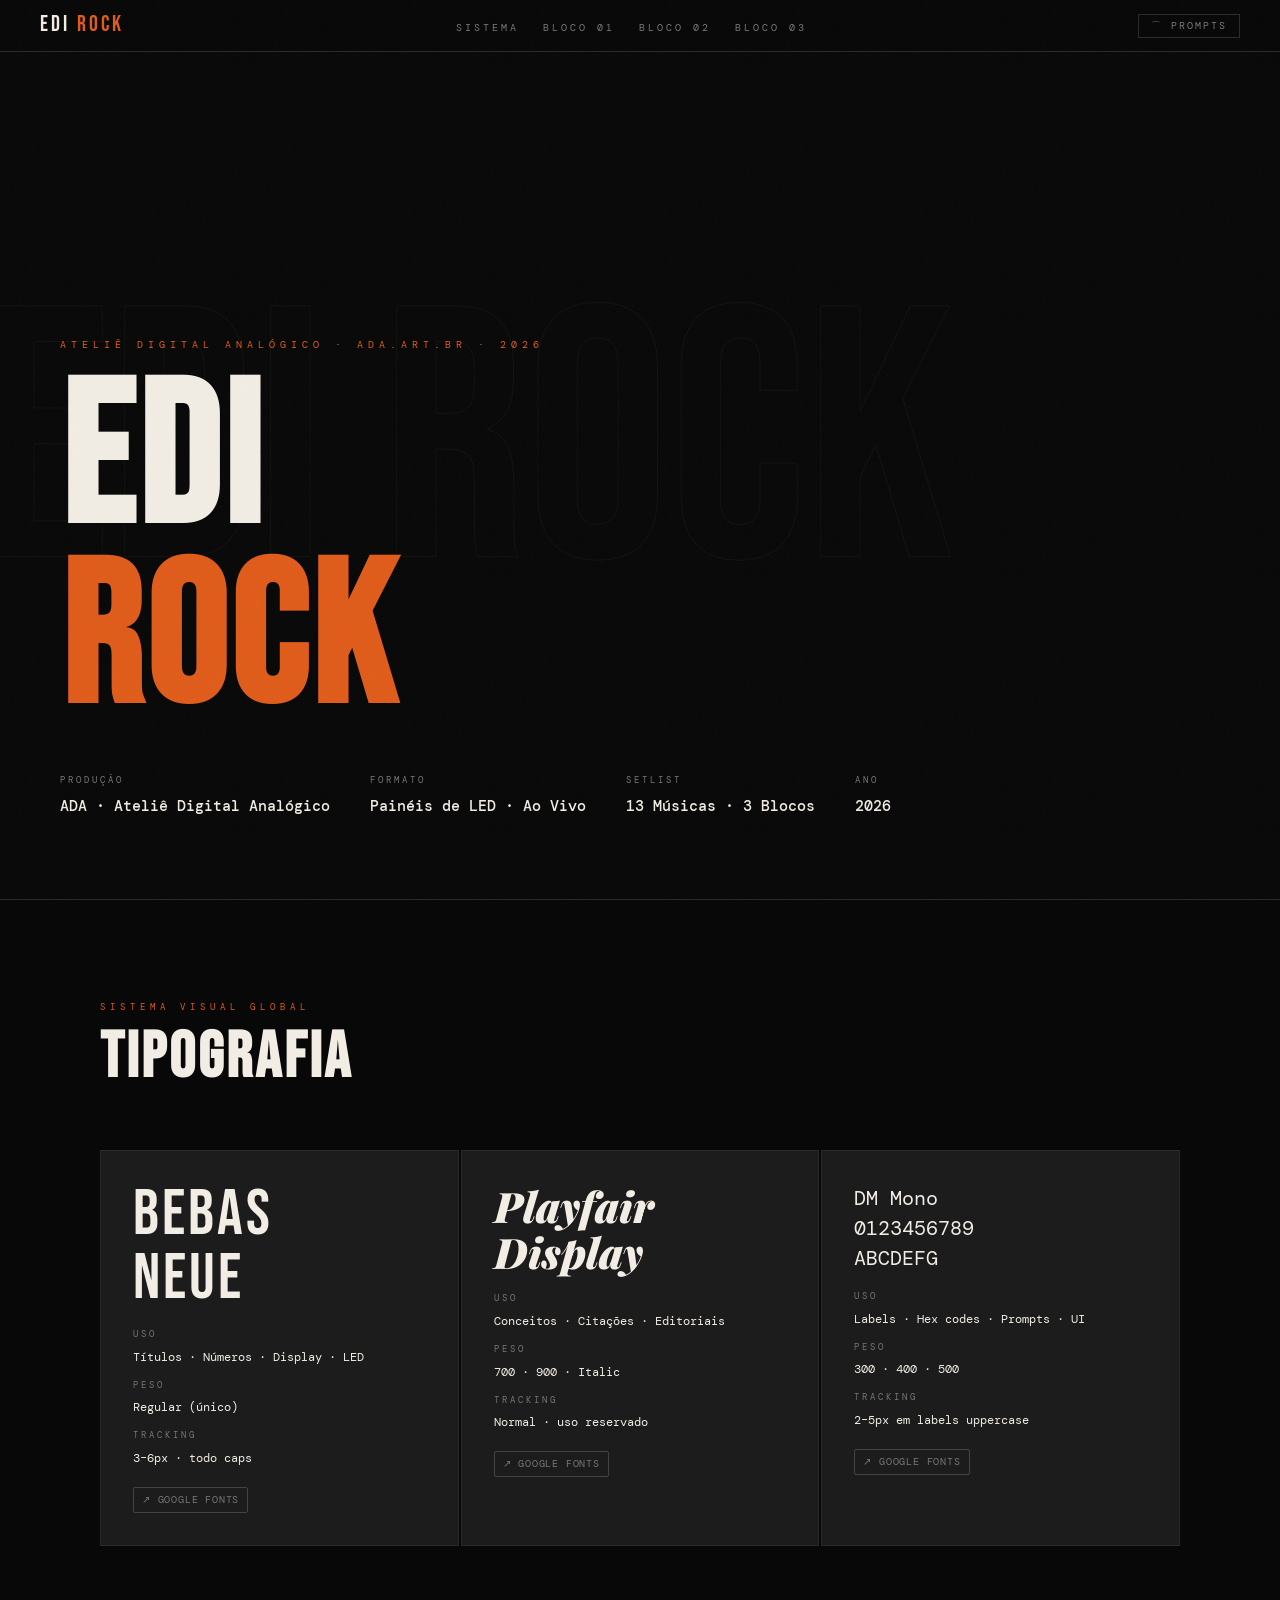
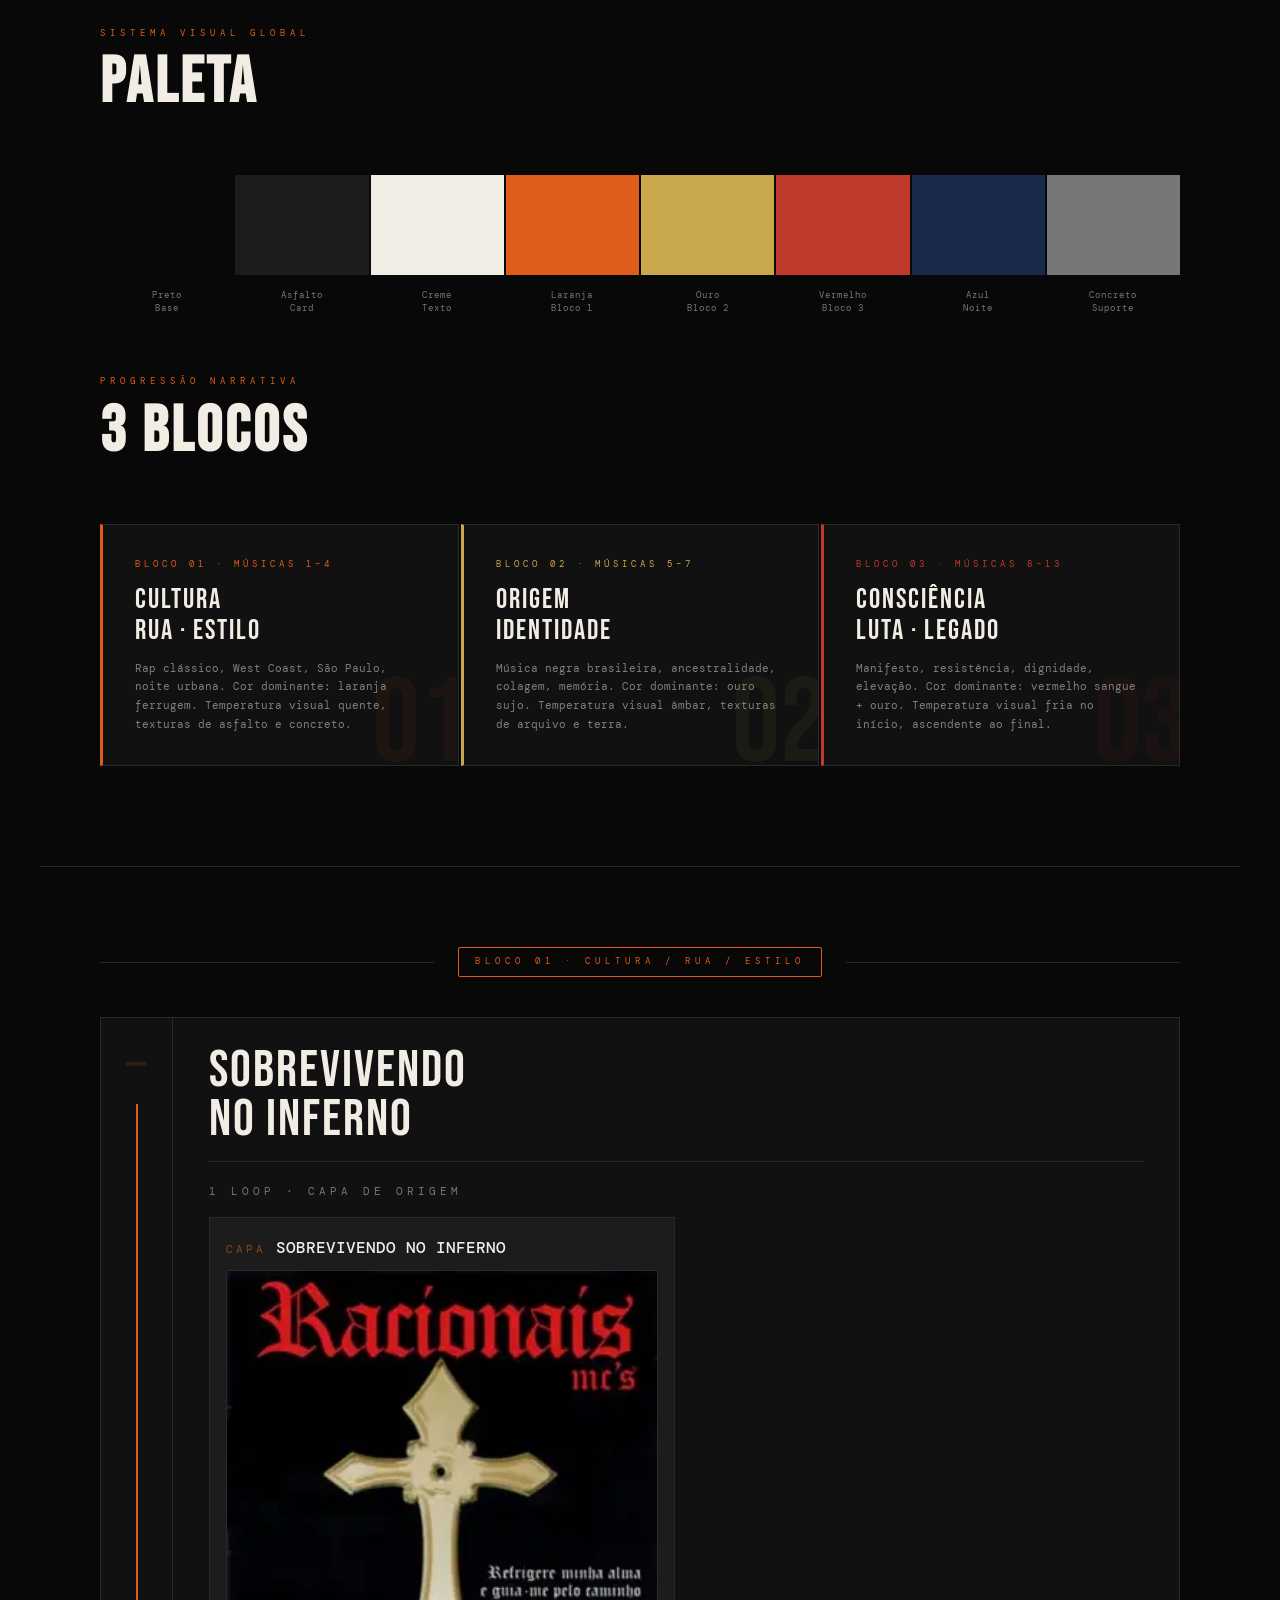
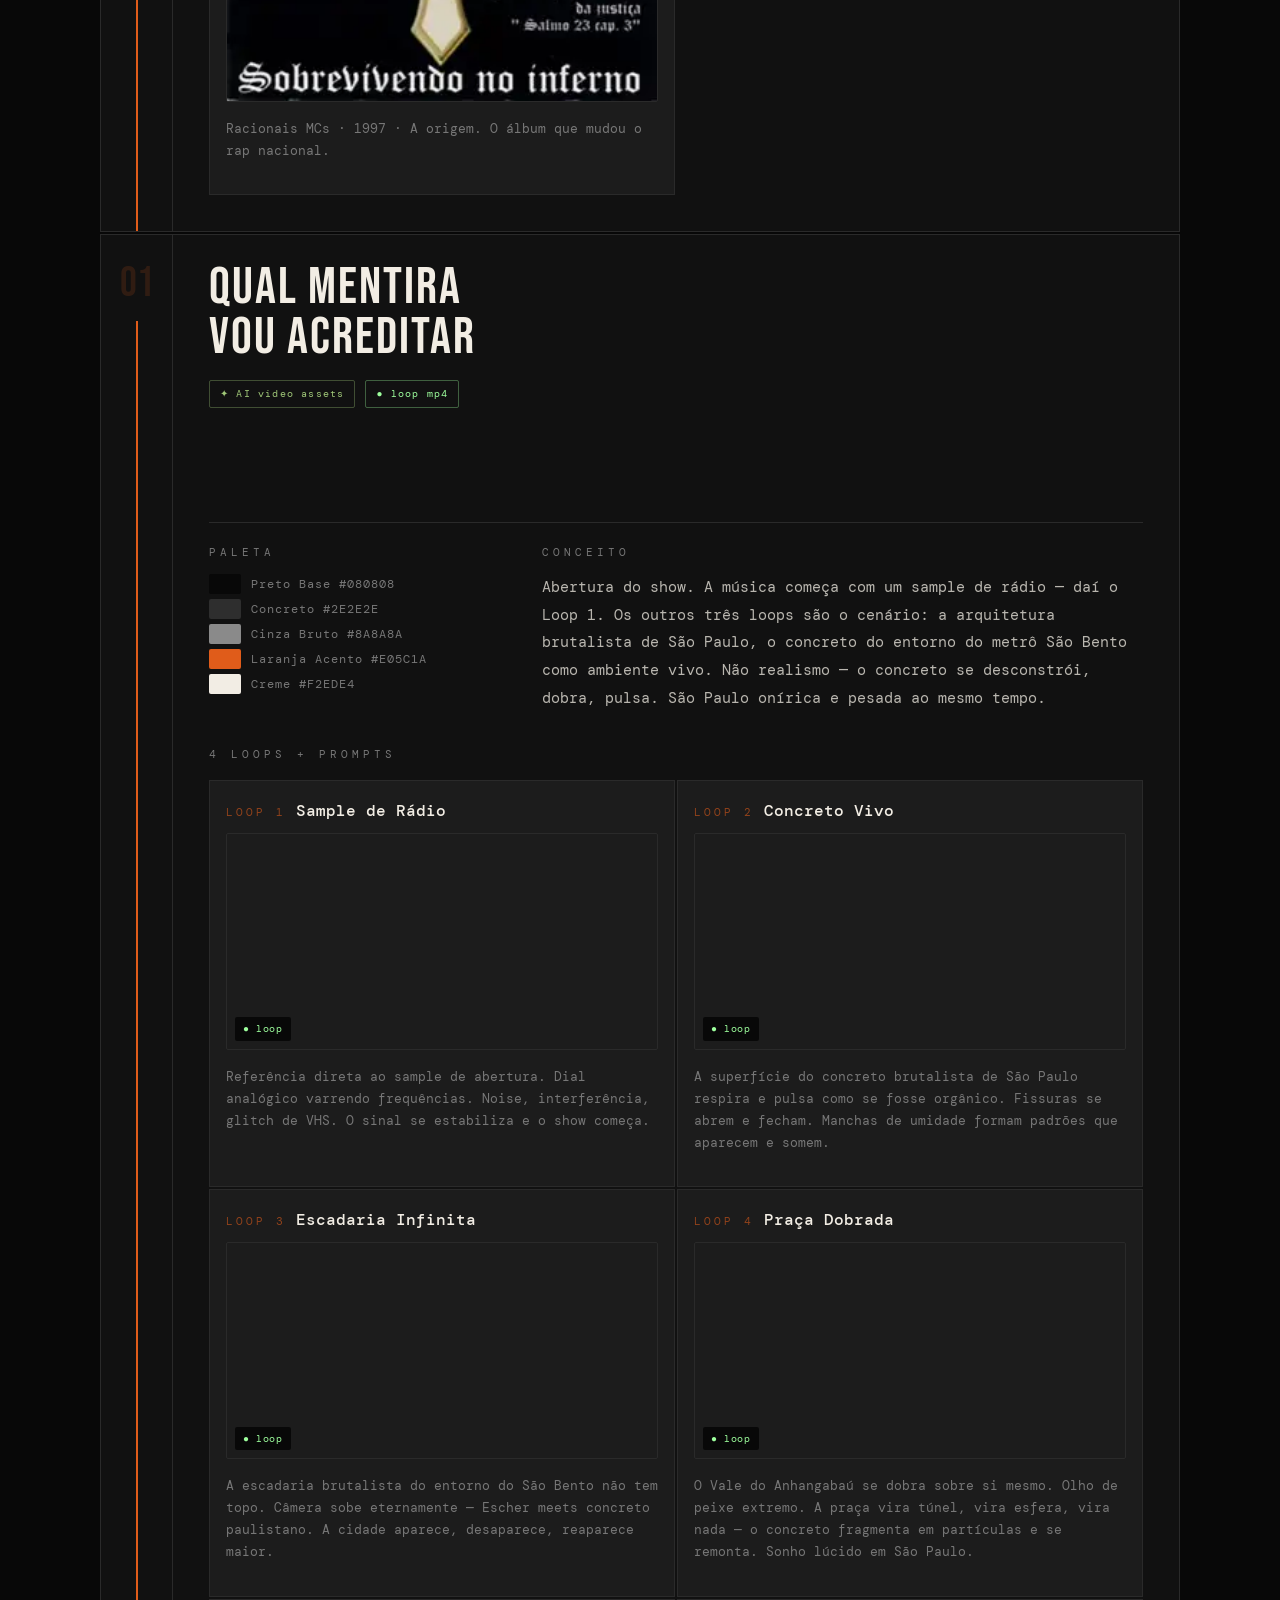
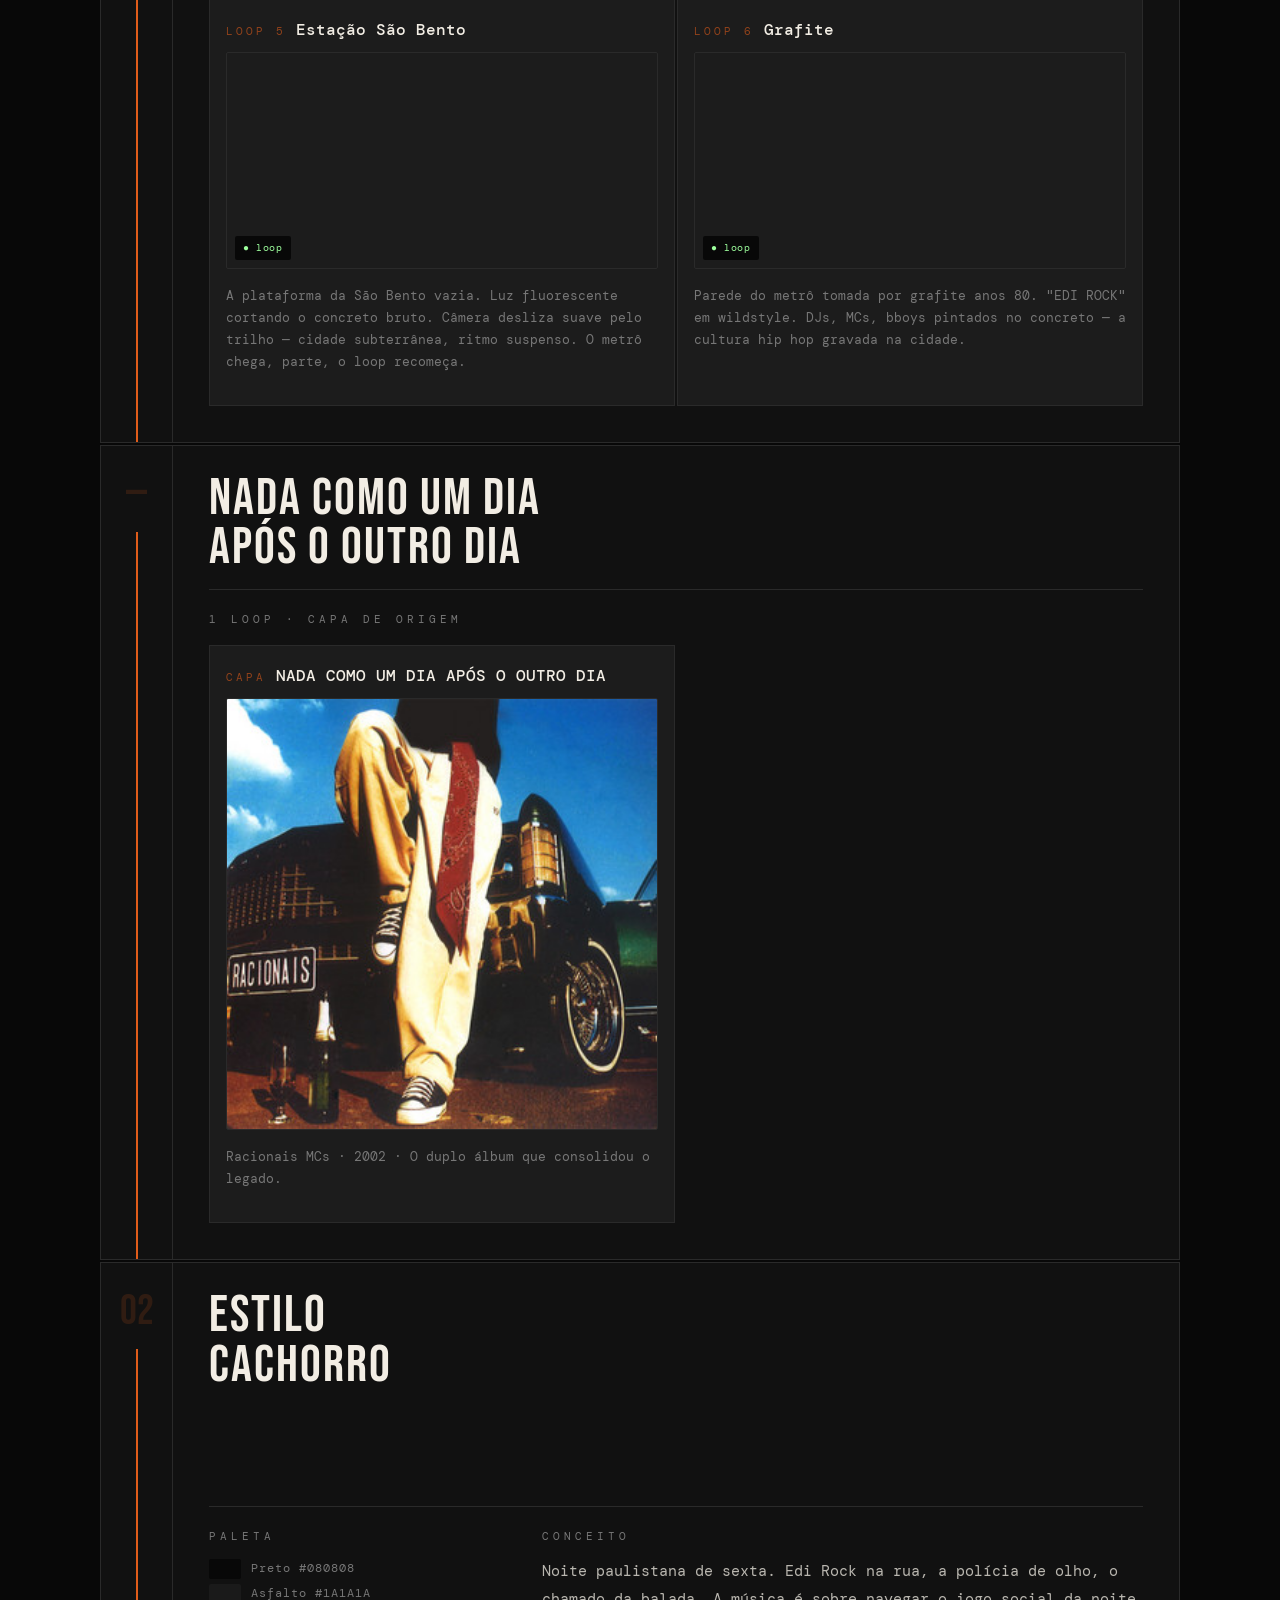
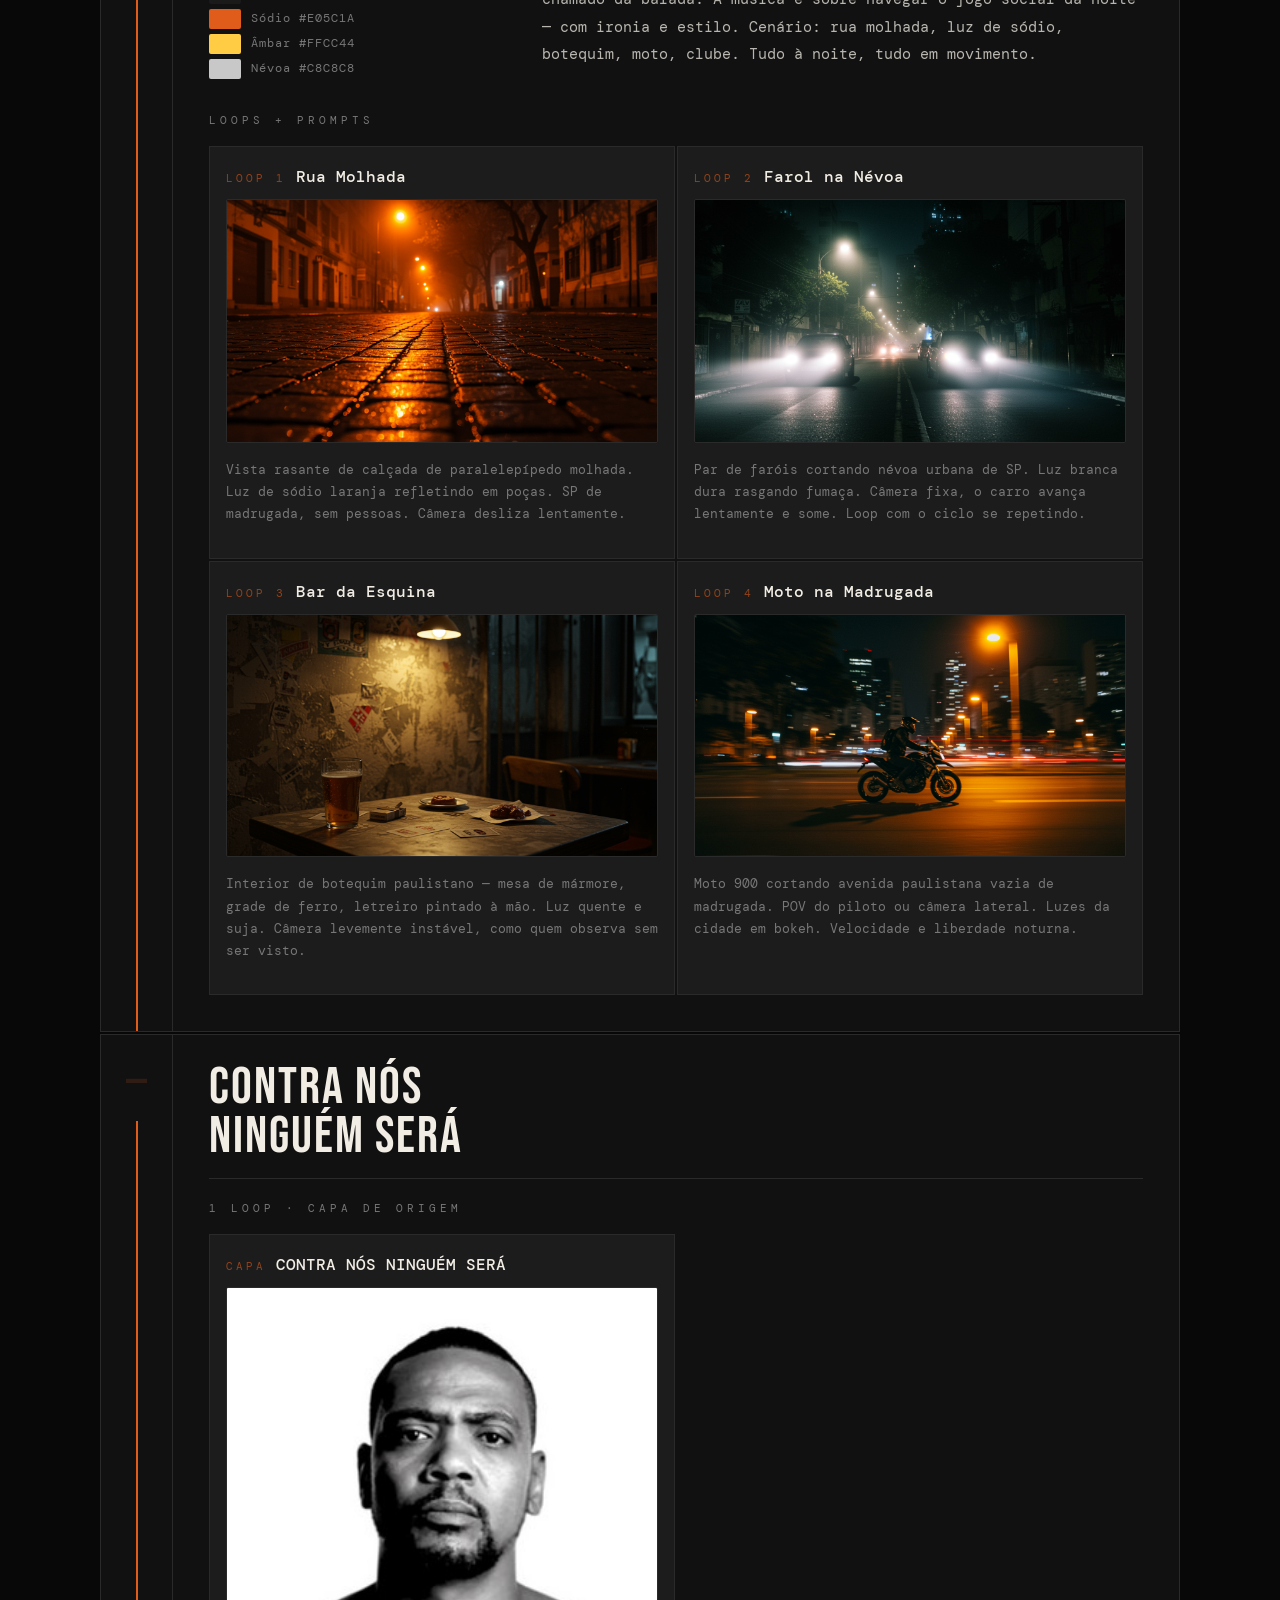
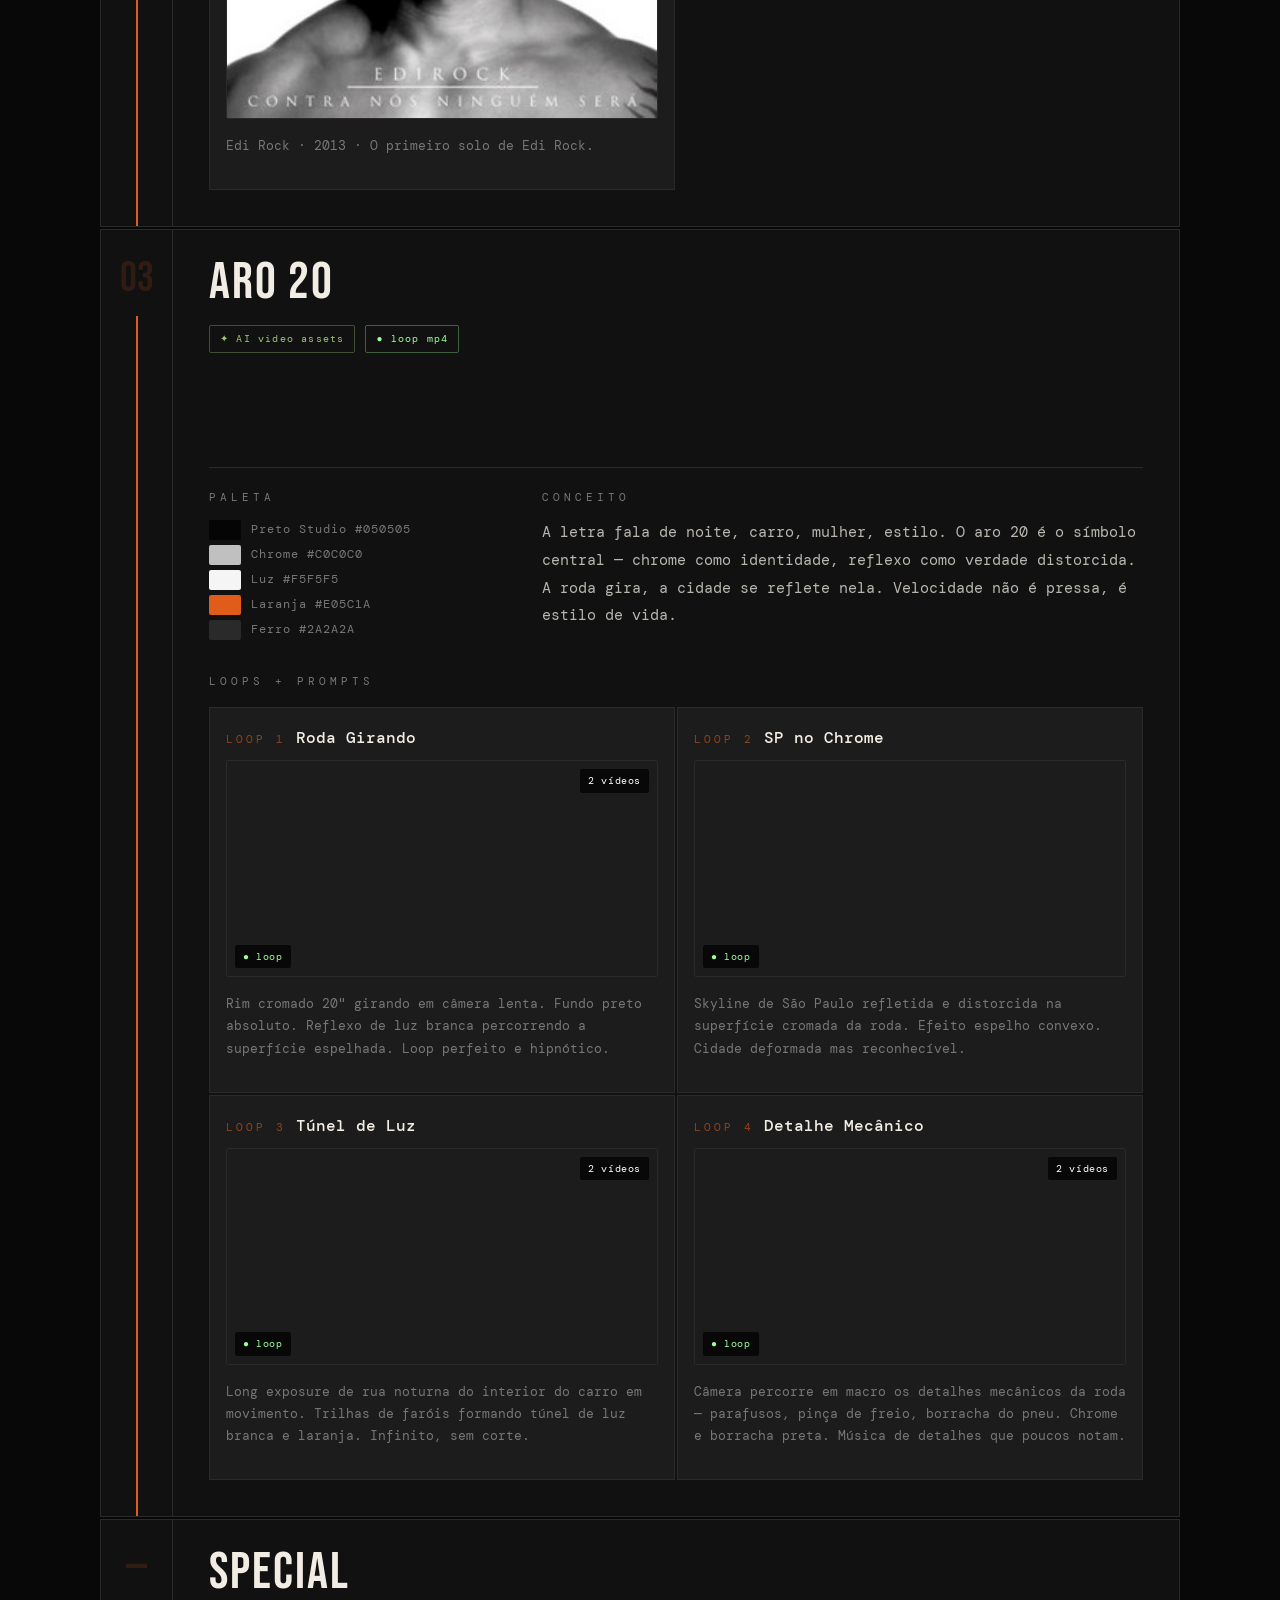
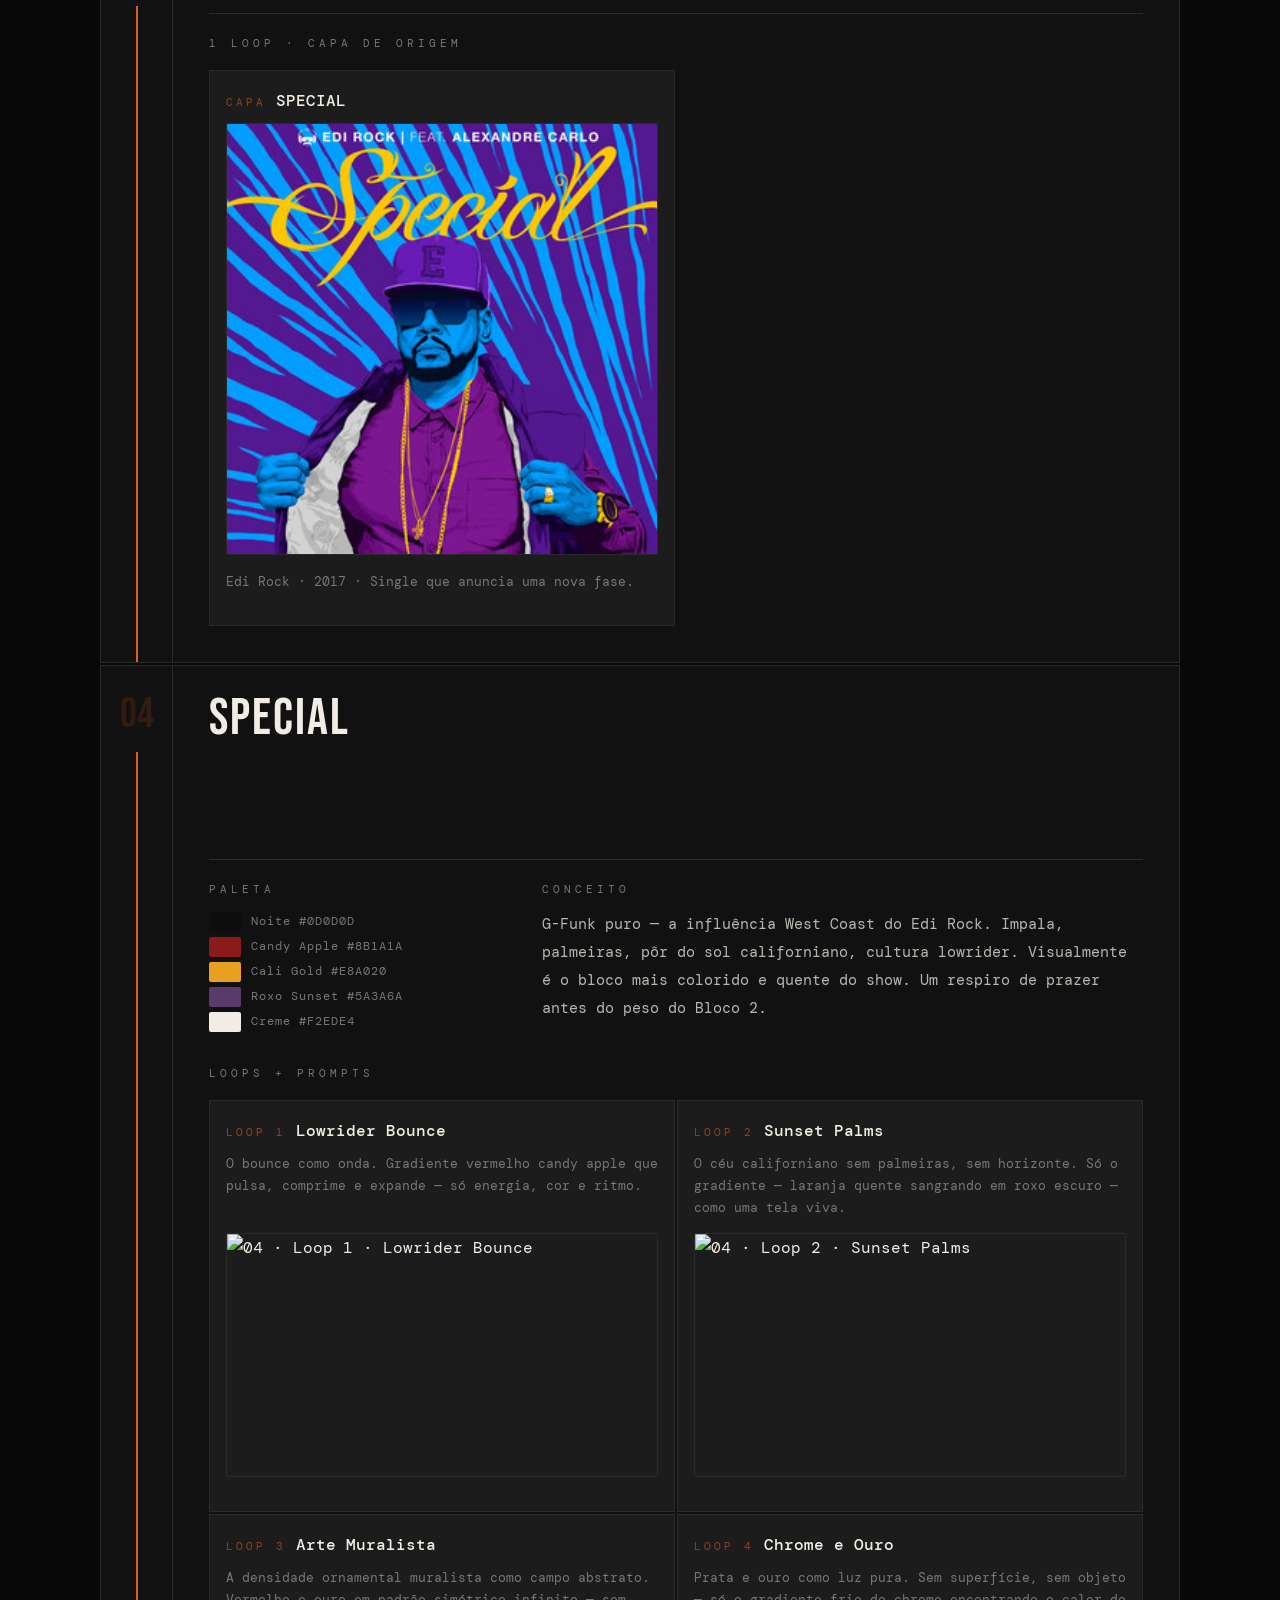
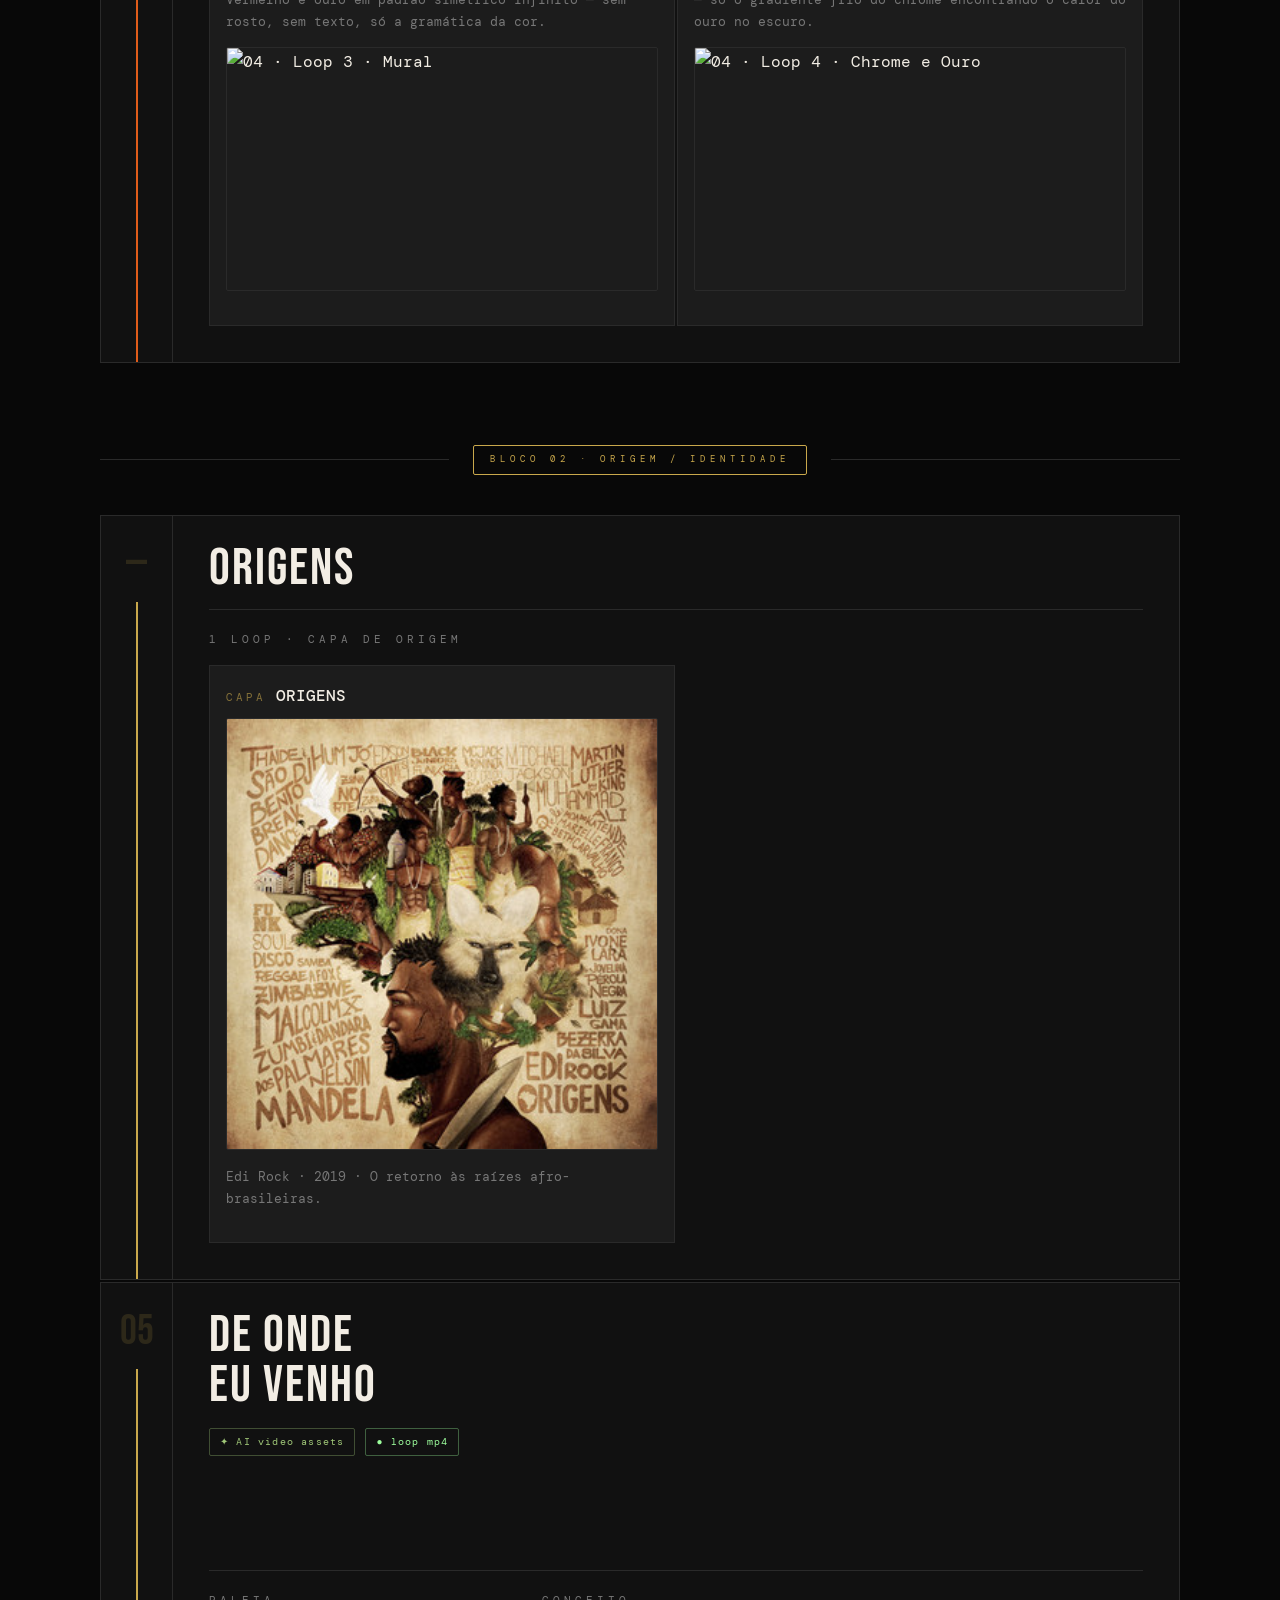
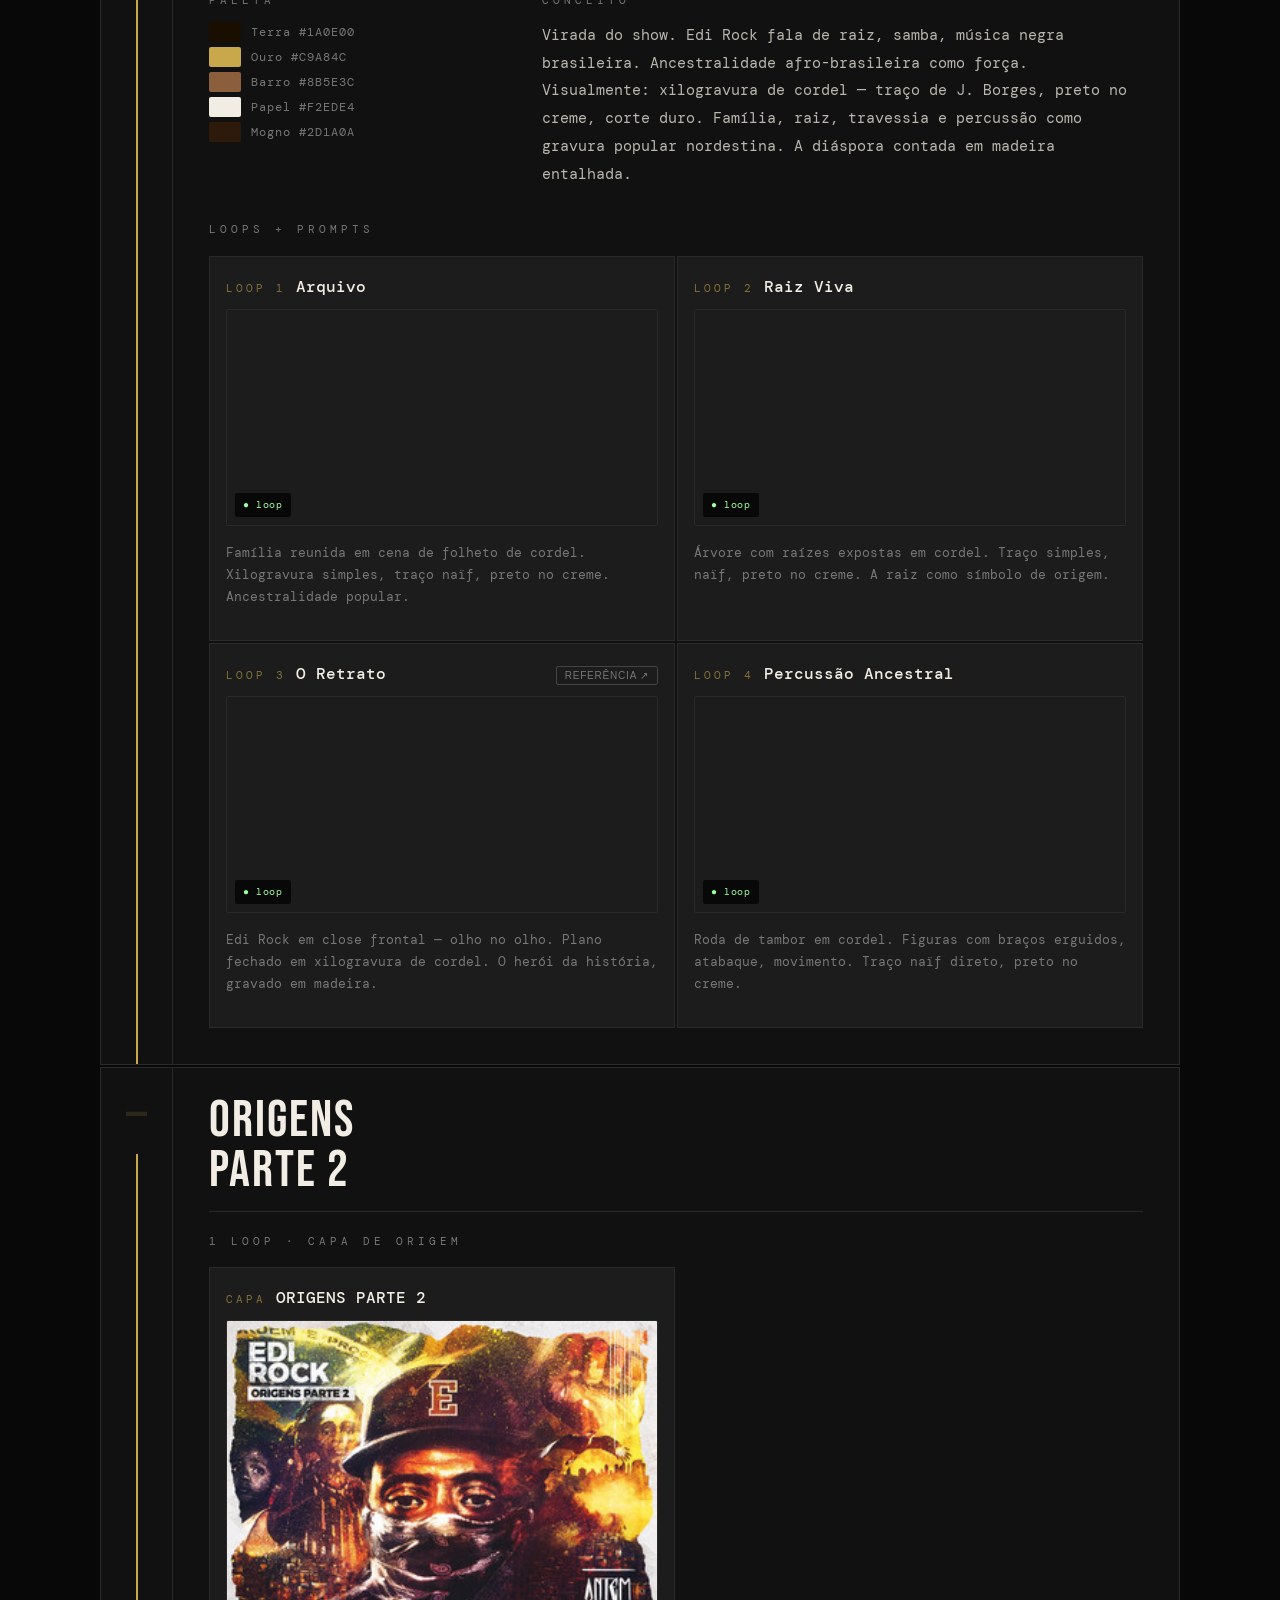
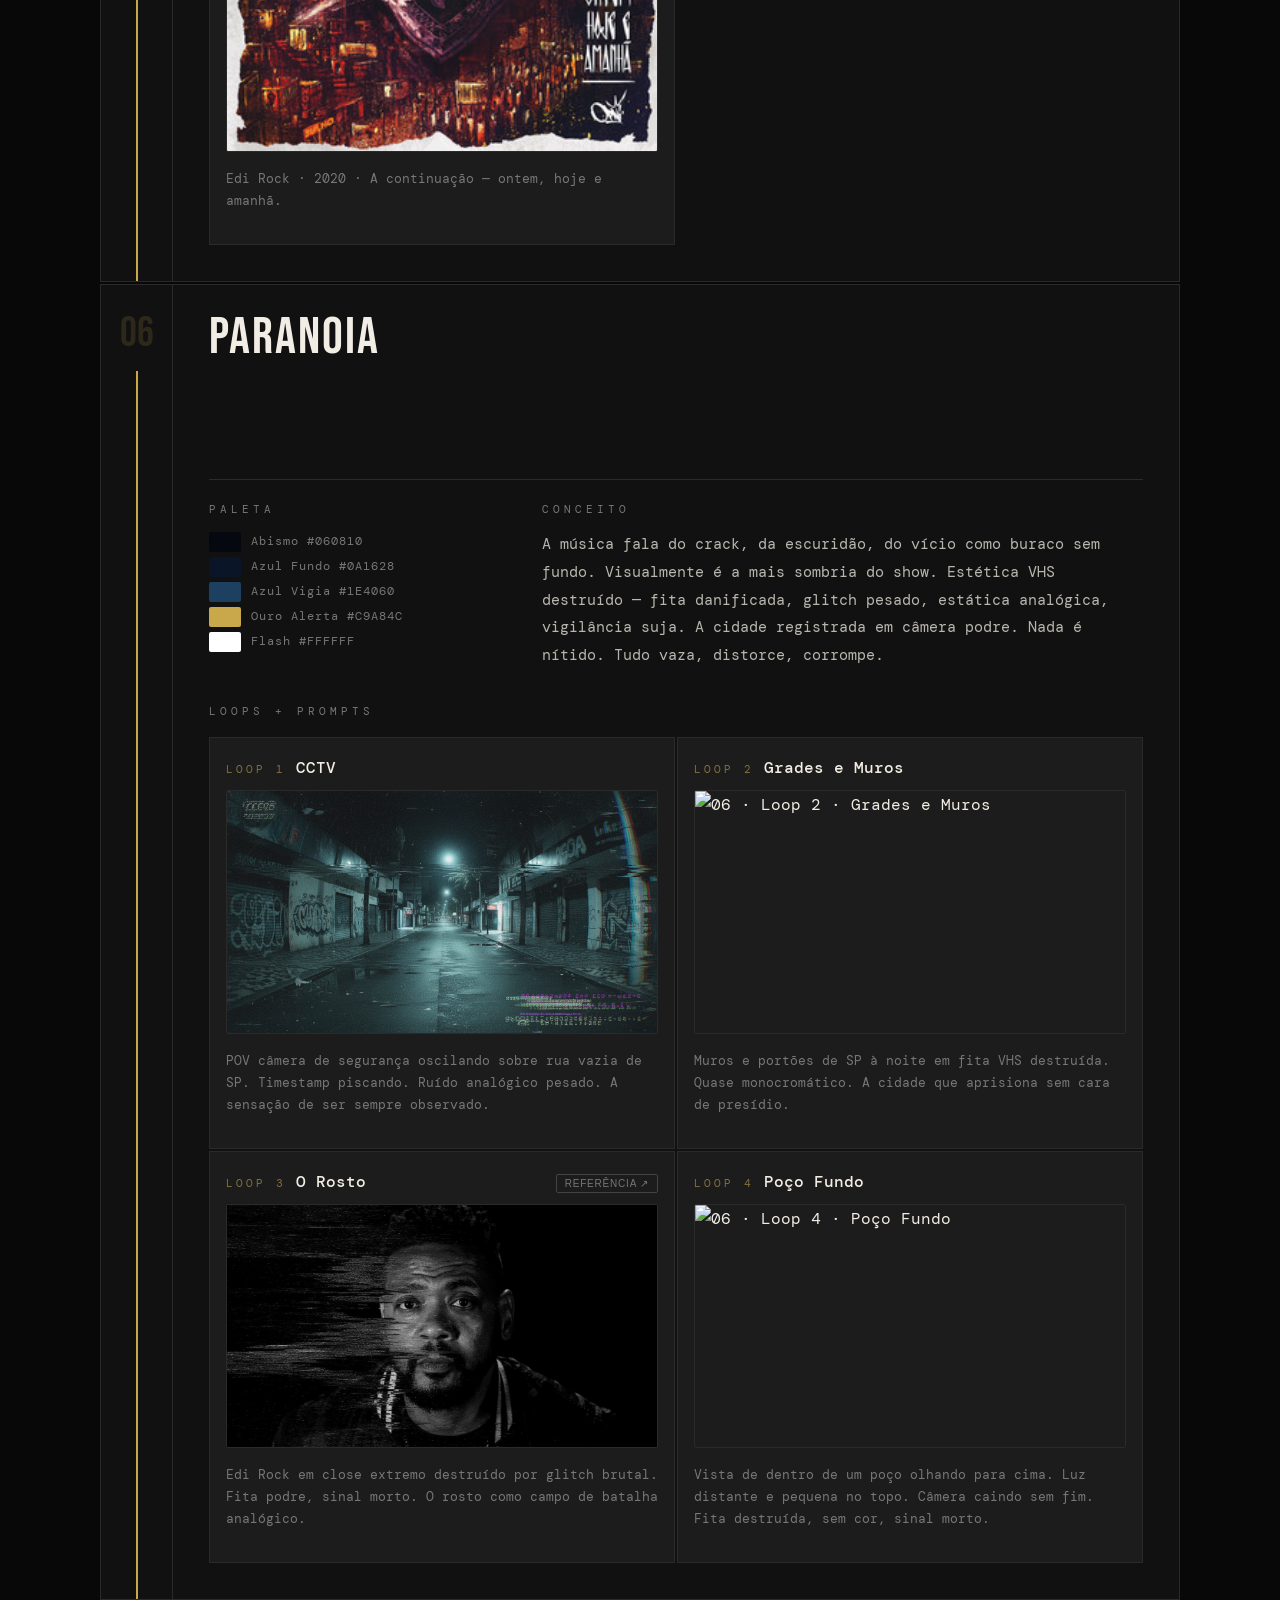
==== commit 289f8867: "Convenção de nomes + loop mp4 — thumbnails animados, badges, 54 arquivos - Todos os assets renomeado" ====
--- a/index.html
+++ b/index.html
@@ -200,6 +200,7 @@
     <div class="musica-main">
       <div class="musica-nome">QUAL MENTIRA<br>VOU ACREDITAR</div>
       <div class="ai-kit-badge">✦ AI video assets</div>
+      <div class="ai-kit-badge loop-mp4-badge">● loop mp4</div>
       <iframe class="spotify-player" src="https://open.spotify.com/embed/track/6hxdEJHw5qPaA4r0GFGkhj?utm_source=generator&theme=0" height="80" frameborder="0" allow="autoplay; clipboard-write; encrypted-media; fullscreen; picture-in-picture" loading="lazy"></iframe>
       <div class="musica-body">
 
@@ -229,9 +230,10 @@
               <span class="loop-tag" style="color:var(--b1);">Loop 1</span>
               <span class="loop-name">Sample de Rádio</span>
             </div>
-                        <div class="loop-preview loop-has-video" onclick="openVideoModal('./imagens/m01/loop1-video.mp4')">
-              <img src="./imagens/m01/loop1-frame.png" alt="01 · Loop 1 · Sample de Rádio" />
+                        <div class="loop-preview loop-has-video" onclick="openVideoModal('./imagens/m01/loops/m01_boombox-de-luz_l1_boombox_seamless.mp4')">
+              <video src="./imagens/m01/loops/m01_boombox-de-luz_l1_boombox_seamless.mp4" autoplay loop muted playsinline></video>
               <div class="loop-play-btn">▶</div>
+              <div class="seamless-badge">● loop</div>
             </div>
 
 <div class="loop-desc">Referência direta ao sample de abertura. Dial analógico varrendo frequências. Noise, interferência, glitch de VHS. O sinal se estabiliza e o show começa.</div>
@@ -255,9 +257,10 @@
               <span class="loop-tag" style="color:var(--b1);">Loop 2</span>
               <span class="loop-name">Concreto Vivo</span>
             </div>
-                        <div class="loop-preview loop-has-video" onclick="openVideoModal('./imagens/m01/loop2-video.mp4')">
-              <img src="./imagens/m01/loop2-frame.png" alt="01 · Loop 2 · Concreto Vivo" />
+                        <div class="loop-preview loop-has-video" onclick="openVideoModal('./imagens/m01/loops/m01_boombox-de-luz_l2_concreto_seamless.mp4')">
+              <video src="./imagens/m01/loops/m01_boombox-de-luz_l2_concreto_seamless.mp4" autoplay loop muted playsinline></video>
               <div class="loop-play-btn">▶</div>
+              <div class="seamless-badge">● loop</div>
             </div>
 
 <div class="loop-desc">A superfície do concreto brutalista de São Paulo respira e pulsa como se fosse orgânico. Fissuras se abrem e fecham. Manchas de umidade formam padrões que aparecem e somem.</div>
@@ -281,9 +284,10 @@
               <span class="loop-tag" style="color:var(--b1);">Loop 3</span>
               <span class="loop-name">Escadaria Infinita</span>
             </div>
-                        <div class="loop-preview loop-has-video" onclick="openVideoModal('./imagens/m01/loop3-video.mp4')">
-              <img src="./imagens/m01/loop3-frame.png" alt="01 · Loop 3 · Escadaria Infinita" />
+                        <div class="loop-preview loop-has-video" onclick="openVideoModal('./imagens/m01/loops/m01_boombox-de-luz_l3_escadaria_seamless.mp4')">
+              <video src="./imagens/m01/loops/m01_boombox-de-luz_l3_escadaria_seamless.mp4" autoplay loop muted playsinline></video>
               <div class="loop-play-btn">▶</div>
+              <div class="seamless-badge">● loop</div>
             </div>
 
 <div class="loop-desc">A escadaria brutalista do entorno do São Bento não tem topo. Câmera sobe eternamente — Escher meets concreto paulistano. A cidade aparece, desaparece, reaparece maior.</div>
@@ -307,9 +311,10 @@
               <span class="loop-tag" style="color:var(--b1);">Loop 4</span>
               <span class="loop-name">Praça Dobrada</span>
             </div>
-                        <div class="loop-preview loop-has-video" onclick="openVideoModal('./imagens/m01/loop4-video.mp4')">
-              <img src="./imagens/m01/loop4-frame.png" alt="01 · Loop 4 · Praça Dobrada" />
+                        <div class="loop-preview loop-has-video" onclick="openVideoModal('./imagens/m01/loops/m01_boombox-de-luz_l4_praca_seamless.mp4')">
+              <video src="./imagens/m01/loops/m01_boombox-de-luz_l4_praca_seamless.mp4" autoplay loop muted playsinline></video>
               <div class="loop-play-btn">▶</div>
+              <div class="seamless-badge">● loop</div>
             </div>
 
 <div class="loop-desc">O Vale do Anhangabaú se dobra sobre si mesmo. Olho de peixe extremo. A praça vira túnel, vira esfera, vira nada — o concreto fragmenta em partículas e se remonta. Sonho lúcido em São Paulo.</div>
@@ -333,9 +338,10 @@
               <span class="loop-tag" style="color:var(--b1);">Loop 5</span>
               <span class="loop-name">Estação São Bento</span>
             </div>
-            <div class="loop-preview loop-has-video" onclick="openVideoModal('./imagens/m01/loop5-video.mp4')">
-              <img src="./imagens/m01/loop5-frame.png" alt="01 · Loop 5 · Estação São Bento" />
+            <div class="loop-preview loop-has-video" onclick="openVideoModal('./imagens/m01/loops/m01_boombox-de-luz_l5_sao-bento_seamless.mp4')">
+              <video src="./imagens/m01/loops/m01_boombox-de-luz_l5_sao-bento_seamless.mp4" autoplay loop muted playsinline></video>
               <div class="loop-play-btn">▶</div>
+              <div class="seamless-badge">● loop</div>
             </div>
 
 <div class="loop-desc">A plataforma da São Bento vazia. Luz fluorescente cortando o concreto bruto. Câmera desliza suave pelo trilho — cidade subterrânea, ritmo suspenso. O metrô chega, parte, o loop recomeça.</div>
@@ -359,9 +365,10 @@
               <span class="loop-tag" style="color:var(--b1);">Loop 6</span>
               <span class="loop-name">Grafite</span>
             </div>
-            <div class="loop-preview loop-has-video" onclick="openVideoModal('./imagens/m01/loop6-video.mp4')">
-              <img src="./imagens/m01/loop6-frame.png" alt="01 · Loop 6 · Grafite" />
+            <div class="loop-preview loop-has-video" onclick="openVideoModal('./imagens/m01/loops/m01_boombox-de-luz_l6_grafite_seamless.mp4')">
+              <video src="./imagens/m01/loops/m01_boombox-de-luz_l6_grafite_seamless.mp4" autoplay loop muted playsinline></video>
               <div class="loop-play-btn">▶</div>
+              <div class="seamless-badge">● loop</div>
             </div>
 
 <div class="loop-desc">Parede do metrô tomada por grafite anos 80. "EDI ROCK" em wildstyle. DJs, MCs, bboys pintados no concreto — a cultura hip hop gravada na cidade.</div>
@@ -574,6 +581,7 @@
     <div class="musica-main">
       <div class="musica-nome">ARO 20</div>
       <div class="ai-kit-badge">✦ AI video assets</div>
+      <div class="ai-kit-badge loop-mp4-badge">● loop mp4</div>
       <iframe class="spotify-player" src="https://open.spotify.com/embed/track/6Yx0B0s7QtVRrQ6sHSfOJY?utm_source=generator&theme=0" height="80" frameborder="0" allow="autoplay; clipboard-write; encrypted-media; fullscreen; picture-in-picture" loading="lazy"></iframe>
       <div class="musica-body">
         <div>
@@ -596,11 +604,12 @@
           <div class="loop-item">
             <div class="loop-header"><span class="loop-tag" style="color:var(--b1);">Loop 1</span><span class="loop-name">Roda Girando</span></div>
             <div class="loop-preview loop-has-video loop-multi-video"
-                 data-videos='["./imagens/m03/loop1-anim-v1.mp4","./imagens/m03/loop1-anim-v2.mp4"]'
+                 data-videos='["./imagens/m03/loops/m03_aro-20_l1_roda_v1_seamless.mp4","./imagens/m03/loops/m03_aro-20_l1_roda_v2_seamless.mp4"]'
                  onclick="openCurrentVideo(this)">
-              <img src="./imagens/m03/loop1-frame.png" alt="03 · Loop 1 · Roda Girando" />
+              <video src="./imagens/m03/loops/m03_aro-20_l1_roda_v1_seamless.mp4" autoplay loop muted playsinline></video>
               <div class="loop-play-btn">▶</div>
               <div class="video-badge">2 vídeos</div>
+              <div class="seamless-badge">● loop</div>
             </div>
             <div class="loop-desc">Rim cromado 20" girando em câmera lenta. Fundo preto absoluto. Reflexo de luz branca percorrendo a superfície espelhada. Loop perfeito e hipnótico.</div>
             <div class="prompt-box" style="border-left-color:#a0c878;">
@@ -616,9 +625,10 @@
           </div>
           <div class="loop-item">
             <div class="loop-header"><span class="loop-tag" style="color:var(--b1);">Loop 2</span><span class="loop-name">SP no Chrome</span></div>
-            <div class="loop-preview loop-has-video" onclick="openVideoModal('./imagens/m03/loop2-anim-v1.mp4')">
-              <img src="./imagens/m03/loop2-frame.png" alt="03 · Loop 2 · SP no Chrome" />
+            <div class="loop-preview loop-has-video" onclick="openVideoModal('./imagens/m03/loops/m03_aro-20_l2_sp-chrome_seamless.mp4')">
+              <video src="./imagens/m03/loops/m03_aro-20_l2_sp-chrome_seamless.mp4" autoplay loop muted playsinline></video>
               <div class="loop-play-btn">▶</div>
+              <div class="seamless-badge">● loop</div>
             </div>
             <div class="loop-desc">Skyline de São Paulo refletida e distorcida na superfície cromada da roda. Efeito espelho convexo. Cidade deformada mas reconhecível.</div>
             <div class="prompt-box" style="border-left-color:#a0c878;">
@@ -635,11 +645,12 @@
           <div class="loop-item">
             <div class="loop-header"><span class="loop-tag" style="color:var(--b1);">Loop 3</span><span class="loop-name">Túnel de Luz</span></div>
             <div class="loop-preview loop-has-video loop-multi-video"
-                 data-videos='["./imagens/m03/loop3-anim-v1.mp4","./imagens/m03/loop3-anim-v2.mp4"]'
+                 data-videos='["./imagens/m03/loops/m03_aro-20_l3_tunel_v1_seamless.mp4","./imagens/m03/loops/m03_aro-20_l3_tunel_v2_seamless.mp4"]'
                  onclick="openCurrentVideo(this)">
-              <img src="./imagens/m03/loop3-frame.png" alt="03 · Loop 3 · Túnel de Luz" />
+              <video src="./imagens/m03/loops/m03_aro-20_l3_tunel_v1_seamless.mp4" autoplay loop muted playsinline></video>
               <div class="loop-play-btn">▶</div>
               <div class="video-badge">2 vídeos</div>
+              <div class="seamless-badge">● loop</div>
             </div>
             <div class="loop-desc">Long exposure de rua noturna do interior do carro em movimento. Trilhas de faróis formando túnel de luz branca e laranja. Infinito, sem corte.</div>
             <div class="prompt-box" style="border-left-color:#a0c878;">
@@ -656,11 +667,12 @@
           <div class="loop-item">
             <div class="loop-header"><span class="loop-tag" style="color:var(--b1);">Loop 4</span><span class="loop-name">Detalhe Mecânico</span></div>
             <div class="loop-preview loop-has-video loop-multi-video"
-                 data-videos='["./imagens/m03/loop4-anim-v1.mp4","./imagens/m03/loop4-anim-v2.mp4"]'
+                 data-videos='["./imagens/m03/loops/m03_aro-20_l4_mograph_v1_seamless.mp4","./imagens/m03/loops/m03_aro-20_l4_mograph_v2_seamless.mp4"]'
                  onclick="openCurrentVideo(this)">
-              <img src="./imagens/m03/loop4-frame.png" alt="03 · Loop 4 · Detalhe Mecânico" />
+              <video src="./imagens/m03/loops/m03_aro-20_l4_mograph_v1_seamless.mp4" autoplay loop muted playsinline></video>
               <div class="loop-play-btn">▶</div>
               <div class="video-badge">2 vídeos</div>
+              <div class="seamless-badge">● loop</div>
             </div>
             <div class="loop-desc">Câmera percorre em macro os detalhes mecânicos da roda — parafusos, pinça de freio, borracha do pneu. Chrome e borracha preta. Música de detalhes que poucos notam.</div>
             <div class="prompt-box" style="border-left-color:#a0c878;">
@@ -873,6 +885,7 @@
     <div class="musica-main">
       <div class="musica-nome">DE ONDE<br>EU VENHO</div>
       <div class="ai-kit-badge">✦ AI video assets</div>
+      <div class="ai-kit-badge loop-mp4-badge">● loop mp4</div>
       <iframe class="spotify-player" src="https://open.spotify.com/embed/track/5nYGsSRbqp8sUv8k7KFgkT?utm_source=generator&theme=0" height="80" frameborder="0" allow="autoplay; clipboard-write; encrypted-media; fullscreen; picture-in-picture" loading="lazy"></iframe>
       <div class="musica-body">
         <div>
@@ -894,9 +907,10 @@
           <div class="loops-grid">
           <div class="loop-item">
             <div class="loop-header"><span class="loop-tag" style="color:var(--b2);">Loop 1</span><span class="loop-name">Arquivo</span></div>
-            <div class="loop-preview loop-has-video" onclick="openVideoModal('./imagens/m05/loop1-anim-v1.mp4')">
-              <img src="./imagens/m05/loop1-frame.png" alt="05 · Loop 1 · Arquivo" />
+            <div class="loop-preview loop-has-video" onclick="openVideoModal('./imagens/m05/loops/m05_de-onde-eu-venho_l1_arquivo_seamless.mp4')">
+              <video src="./imagens/m05/loops/m05_de-onde-eu-venho_l1_arquivo_seamless.mp4" autoplay loop muted playsinline></video>
               <div class="loop-play-btn">▶</div>
+              <div class="seamless-badge">● loop</div>
             </div>
             <div class="loop-desc">Família reunida em cena de folheto de cordel. Xilogravura simples, traço naïf, preto no creme. Ancestralidade popular.</div>
             <div class="prompt-box" style="border-left-color:#a0c878;">
@@ -912,9 +926,10 @@
           </div>
           <div class="loop-item">
             <div class="loop-header"><span class="loop-tag" style="color:var(--b2);">Loop 2</span><span class="loop-name">Raiz Viva</span></div>
-            <div class="loop-preview loop-has-video" onclick="openVideoModal('./imagens/m05/loop2-anim-v1.mp4')">
-              <img src="./imagens/m05/loop2-frame.png" alt="05 · Loop 2 · Raiz Viva" />
+            <div class="loop-preview loop-has-video" onclick="openVideoModal('./imagens/m05/loops/m05_de-onde-eu-venho_l2_raiz_seamless.mp4')">
+              <video src="./imagens/m05/loops/m05_de-onde-eu-venho_l2_raiz_seamless.mp4" autoplay loop muted playsinline></video>
               <div class="loop-play-btn">▶</div>
+              <div class="seamless-badge">● loop</div>
             </div>
             <div class="loop-desc">Árvore com raízes expostas em cordel. Traço simples, naïf, preto no creme. A raiz como símbolo de origem.</div>
             <div class="prompt-box" style="border-left-color:#a0c878;">
@@ -930,9 +945,10 @@
           </div>
           <div class="loop-item">
             <div class="loop-header"><span class="loop-tag" style="color:var(--b2);">Loop 3</span><span class="loop-name">O Retrato</span><button class="asset-btn" onclick="openAsset(this)">referência ↗</button></div>
-            <div class="loop-preview loop-has-video" onclick="openVideoModal('./imagens/m05/loop3-anim-v1.mp4')">
-              <img src="./imagens/m05/loop3-frame.png" alt="05 · Loop 3 · O Retrato" />
+            <div class="loop-preview loop-has-video" onclick="openVideoModal('./imagens/m05/loops/m05_de-onde-eu-venho_l3_retrato_seamless.mp4')">
+              <video src="./imagens/m05/loops/m05_de-onde-eu-venho_l3_retrato_seamless.mp4" autoplay loop muted playsinline></video>
               <div class="loop-play-btn">▶</div>
+              <div class="seamless-badge">● loop</div>
             </div>
             <div class="loop-desc">Edi Rock em close frontal — olho no olho. Plano fechado em xilogravura de cordel. O herói da história, gravado em madeira.</div>
             <div class="loop-asset" style="display:none"><img src="./imagens/m05/loop3-asset.jpg" alt="Edi Rock — referência" /></div>
@@ -949,9 +965,10 @@
           </div>
           <div class="loop-item">
             <div class="loop-header"><span class="loop-tag" style="color:var(--b2);">Loop 4</span><span class="loop-name">Percussão Ancestral</span></div>
-            <div class="loop-preview loop-has-video" onclick="openVideoModal('./imagens/m05/loop4-anim-v1.mp4')">
-              <img src="./imagens/m05/loop4-frame.png" alt="05 · Loop 4 · Percussão Ancestral" />
+            <div class="loop-preview loop-has-video" onclick="openVideoModal('./imagens/m05/loops/m05_de-onde-eu-venho_l4_percussao_seamless.mp4')">
+              <video src="./imagens/m05/loops/m05_de-onde-eu-venho_l4_percussao_seamless.mp4" autoplay loop muted playsinline></video>
               <div class="loop-play-btn">▶</div>
+              <div class="seamless-badge">● loop</div>
             </div>
             <div class="loop-desc">Roda de tambor em cordel. Figuras com braços erguidos, atabaque, movimento. Traço naïf direto, preto no creme.</div>
             <div class="prompt-box" style="border-left-color:#a0c878;">
@@ -1251,6 +1268,7 @@
     <div class="musica-main">
       <div class="musica-nome">CAPÍTULO 4<br>VERSÍCULO 3</div>
       <div class="ai-kit-badge">✦ AI video assets</div>
+      <div class="ai-kit-badge loop-mp4-badge">● loop mp4</div>
       <iframe class="spotify-player" src="https://open.spotify.com/embed/track/70JPdj7X8KmyMtUEMGDNuK?utm_source=generator&theme=0" height="80" frameborder="0" allow="autoplay; clipboard-write; encrypted-media; fullscreen; picture-in-picture" loading="lazy"></iframe>
       <div class="musica-body">
         <div>
@@ -1272,9 +1290,10 @@
           <div class="loops-grid">
           <div class="loop-item">
             <div class="loop-header"><span class="loop-tag" style="color:var(--b3);">Loop 1</span><span class="loop-name">Mano Brown</span><button class="asset-btn" onclick="openAsset(this)">referência ↗</button></div>
-            <div class="loop-preview loop-has-video" onclick="openVideoModal('./imagens/m08/loop1-anim-v1.mp4')">
-              <img src="./imagens/m08/loop1-frame.png" alt="08 · Loop 1 · Mano Brown" />
+            <div class="loop-preview loop-has-video" onclick="openVideoModal('./imagens/m08/loops/m08_capitulo-4_l1_mano-brown_seamless.mp4')">
+              <video src="./imagens/m08/loops/m08_capitulo-4_l1_mano-brown_seamless.mp4" autoplay loop muted playsinline></video>
               <div class="loop-play-btn">▶</div>
+              <div class="seamless-badge">● loop</div>
             </div>
             <div class="loop-desc">Mano Brown em mármore branco. Luz vinda de cima, sombra consumindo a parte inferior do rosto. Presença absoluta.</div>
             <div class="loop-asset" style="display:none"><img src="./imagens/m08/loop1-asset.jpg" alt="Mano Brown — referência" /></div>
@@ -1291,9 +1310,10 @@
           </div>
           <div class="loop-item">
             <div class="loop-header"><span class="loop-tag" style="color:var(--b3);">Loop 2</span><span class="loop-name">Ice Blue</span><button class="asset-btn" onclick="openAsset(this)">referência ↗</button></div>
-            <div class="loop-preview loop-has-video" onclick="openVideoModal('./imagens/m08/loop2-anim-v1.mp4')">
-              <img src="./imagens/m08/loop2-frame.png" alt="08 · Loop 2 · Ice Blue" />
+            <div class="loop-preview loop-has-video" onclick="openVideoModal('./imagens/m08/loops/m08_capitulo-4_l2_ice-blue_seamless.mp4')">
+              <video src="./imagens/m08/loops/m08_capitulo-4_l2_ice-blue_seamless.mp4" autoplay loop muted playsinline></video>
               <div class="loop-play-btn">▶</div>
+              <div class="seamless-badge">● loop</div>
             </div>
             <div class="loop-desc">Ice Blue em mármore branco. Luz lateral esquerda, lado direito dissolvendo no preto absoluto. Frieza e força.</div>
             <div class="loop-asset" style="display:none"><img src="./imagens/m08/loop2-asset.jpg" alt="Ice Blue — referência" /></div>
@@ -1310,9 +1330,10 @@
           </div>
           <div class="loop-item">
             <div class="loop-header"><span class="loop-tag" style="color:var(--b3);">Loop 3</span><span class="loop-name">Edi Rock</span><button class="asset-btn" onclick="openAsset(this)">referência ↗</button></div>
-            <div class="loop-preview loop-has-video" onclick="openVideoModal('./imagens/m08/loop3-anim-v1.mp4')">
-              <img src="./imagens/m08/loop3-frame.png" alt="08 · Loop 3 · Edi Rock" />
+            <div class="loop-preview loop-has-video" onclick="openVideoModal('./imagens/m08/loops/m08_capitulo-4_l3_edi-rock_seamless.mp4')">
+              <video src="./imagens/m08/loops/m08_capitulo-4_l3_edi-rock_seamless.mp4" autoplay loop muted playsinline></video>
               <div class="loop-play-btn">▶</div>
+              <div class="seamless-badge">● loop</div>
             </div>
             <div class="loop-desc">Edi Rock em mármore branco. Perfil lateral, um olho visível, luz recortando o contorno do rosto. Identidade gravada em pedra.</div>
             <div class="loop-asset" style="display:none"><img src="./imagens/m08/loop3-asset.jpg" alt="Edi Rock — referência" /></div>
@@ -1329,9 +1350,10 @@
           </div>
           <div class="loop-item">
             <div class="loop-header"><span class="loop-tag" style="color:var(--b3);">Loop 4</span><span class="loop-name">KL Jay</span><button class="asset-btn" onclick="openAsset(this)">referência ↗</button></div>
-            <div class="loop-preview loop-has-video" onclick="openVideoModal('./imagens/m08/loop4-anim-v1.mp4')">
-              <img src="./imagens/m08/loop4-frame.png" alt="08 · Loop 4 · KL Jay" />
+            <div class="loop-preview loop-has-video" onclick="openVideoModal('./imagens/m08/loops/m08_capitulo-4_l4_kl-jay_seamless.mp4')">
+              <video src="./imagens/m08/loops/m08_capitulo-4_l4_kl-jay_seamless.mp4" autoplay loop muted playsinline></video>
               <div class="loop-play-btn">▶</div>
+              <div class="seamless-badge">● loop</div>
             </div>
             <div class="loop-desc">KL Jay em mármore branco. Três quartos, luz explodindo na maçã do rosto e nariz, testa e queixo no preto. Fone de ouvido esculpido em pedra. Imponência do DJ.</div>
             <div class="loop-asset" style="display:none"><img src="./imagens/m08/loop4-asset.jpg" alt="KL Jay — referência" /></div>
@@ -1816,6 +1838,7 @@
     <div class="musica-main">
       <div class="musica-nome">A VIDA É<br>DESAFIO</div>
       <div class="ai-kit-badge">✦ AI video assets</div>
+      <div class="ai-kit-badge loop-mp4-badge">● loop mp4</div>
       <iframe class="spotify-player" src="https://open.spotify.com/embed/track/4mZu6NuOntvYZqCZPrxTqT?utm_source=generator&theme=0" height="80" frameborder="0" allow="autoplay; clipboard-write; encrypted-media; fullscreen; picture-in-picture" loading="lazy"></iframe>
       <div class="musica-body">
         <div>
@@ -1837,8 +1860,9 @@
           <div class="loops-grid">
           <div class="loop-item">
             <div class="loop-header"><span class="loop-tag" style="color:var(--b3);">Loop 1</span><span class="loop-name">Caminhada</span></div>
-            <div class="loop-preview loop-has-video" onclick="openVideoModal('./imagens/m12/loop1-anim-v1.mp4')">
-              <img src="./imagens/m12/loop1-frame.png" alt="12 · Loop 1 · Caminhada" />
+            <div class="loop-preview loop-has-video" onclick="openVideoModal('./imagens/m12/loops/m12_vida-e-desafio_l1_caminhada_seamless.mp4')">
+              <video src="./imagens/m12/loops/m12_vida-e-desafio_l1_caminhada_seamless.mp4" autoplay loop muted playsinline></video>
+              <div class="seamless-badge">● loop</div>
               <div class="loop-play-btn">▶</div>
             </div>
             <div class="loop-desc">Figura de costas caminhando por avenida longa ao amanhecer. Câmera fixa. Nunca para. Loop seamless. Horizonte laranja ao fundo. Perseverança visual.</div>
@@ -1855,8 +1879,9 @@
           </div>
           <div class="loop-item">
             <div class="loop-header"><span class="loop-tag" style="color:var(--b3);">Loop 2</span><span class="loop-name">Escada</span></div>
-            <div class="loop-preview loop-has-video" onclick="openVideoModal('./imagens/m12/loop2-anim-v1.mp4')">
-              <img src="./imagens/m12/loop2-frame.png" alt="12 · Loop 2 · Escada" />
+            <div class="loop-preview loop-has-video" onclick="openVideoModal('./imagens/m12/loops/m12_vida-e-desafio_l2_escada_seamless.mp4')">
+              <video src="./imagens/m12/loops/m12_vida-e-desafio_l2_escada_seamless.mp4" autoplay loop muted playsinline></video>
+              <div class="seamless-badge">● loop</div>
               <div class="loop-play-btn">▶</div>
             </div>
             <div class="loop-desc">POV subindo escada de viela de SP. Concreto, plantas nas frestas, luz quente ao topo. Câmera sobe continuamente. Ascensão sem fim — mas com destino.</div>
@@ -1873,8 +1898,9 @@
           </div>
           <div class="loop-item">
             <div class="loop-header"><span class="loop-tag" style="color:var(--b3);">Loop 3</span><span class="loop-name">Mãos da Luta</span></div>
-            <div class="loop-preview loop-has-video" onclick="openVideoModal('./imagens/m12/loop3-anim-v1.mp4')">
-              <img src="./imagens/m12/loop3-frame.png" alt="12 · Loop 3 · Mãos da Luta" />
+            <div class="loop-preview loop-has-video" onclick="openVideoModal('./imagens/m12/loops/m12_vida-e-desafio_l3_maos-luta_seamless.mp4')">
+              <video src="./imagens/m12/loops/m12_vida-e-desafio_l3_maos-luta_seamless.mp4" autoplay loop muted playsinline></video>
+              <div class="seamless-badge">● loop</div>
               <div class="loop-play-btn">▶</div>
             </div>
             <div class="loop-desc">Close em mãos de lutador de boxe negro, enfaixadas com bandagem. Luz lateral quente revelando cada detalhe do tecido e dos nós. Força e resistência gravadas na pele.</div>
@@ -1891,8 +1917,9 @@
           </div>
           <div class="loop-item">
             <div class="loop-header"><span class="loop-tag" style="color:var(--b3);">Loop 4</span><span class="loop-name">Soldados</span></div>
-            <div class="loop-preview loop-has-video" onclick="openVideoModal('./imagens/m12/loop4-anim-v1.mp4')">
-              <img src="./imagens/m12/loop4-frame.png" alt="12 · Loop 4 · Soldados" />
+            <div class="loop-preview loop-has-video" onclick="openVideoModal('./imagens/m12/loops/m12_vida-e-desafio_l4_soldados_seamless.mp4')">
+              <video src="./imagens/m12/loops/m12_vida-e-desafio_l4_soldados_seamless.mp4" autoplay loop muted playsinline></video>
+              <div class="seamless-badge">● loop</div>
               <div class="loop-play-btn">▶</div>
             </div>
             <div class="loop-desc">"Somos soldados e sobreviventes." Marcha — não militar, mas de povo. Silhuetas caminhando juntas em direção à luz. Coletivo e individual ao mesmo tempo.</div>
--- a/style.css
+++ b/style.css
@@ -403,6 +403,11 @@
   padding: 4px 10px;
   border-radius: 2px;
   margin-bottom: 14px;
+}
+
+.loop-mp4-badge {
+  color: #9dff9d;
+  border-color: #9dff9d55;
 }
 
 /* ── SPOTIFY PLAYER ── */
@@ -859,6 +864,31 @@
 }
 .loop-has-video:hover .loop-play-btn { opacity: 1; }
 
+/* ── VIDEO THUMBNAIL (loop como GIF) ── */
+.loop-preview video {
+  width: 100%;
+  height: 100%;
+  object-fit: cover;
+  display: block;
+  border-radius: inherit;
+}
+
+/* ── SEAMLESS LOOP BADGE ── */
+.seamless-badge {
+  position: absolute;
+  bottom: 8px;
+  left: 8px;
+  background: rgba(0,0,0,0.72);
+  color: #9dff9d;
+  font-size: 10px;
+  font-family: var(--mono);
+  letter-spacing: 0.06em;
+  padding: 3px 8px;
+  border-radius: 2px;
+  pointer-events: none;
+  z-index: 5;
+}
+
 /* ── MULTI-VIDEO ── */
 .video-badge {
   position: absolute;
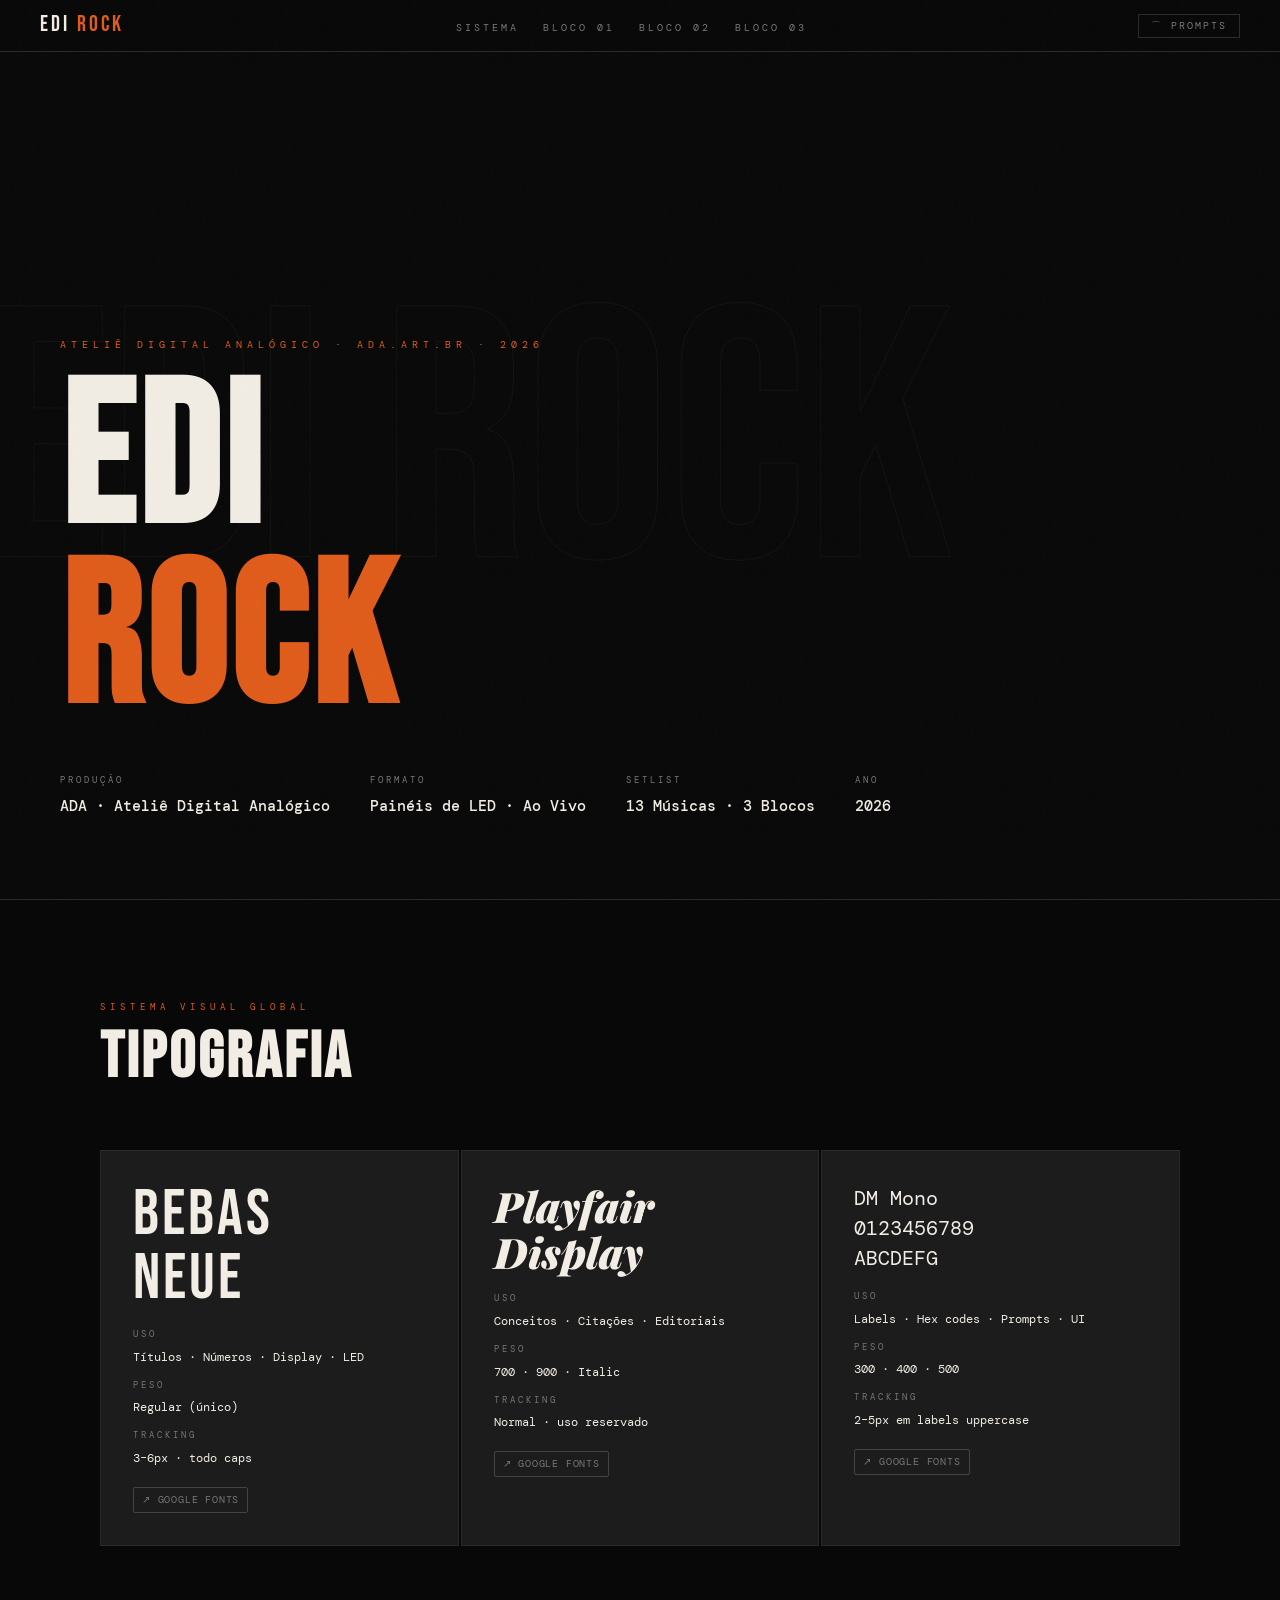
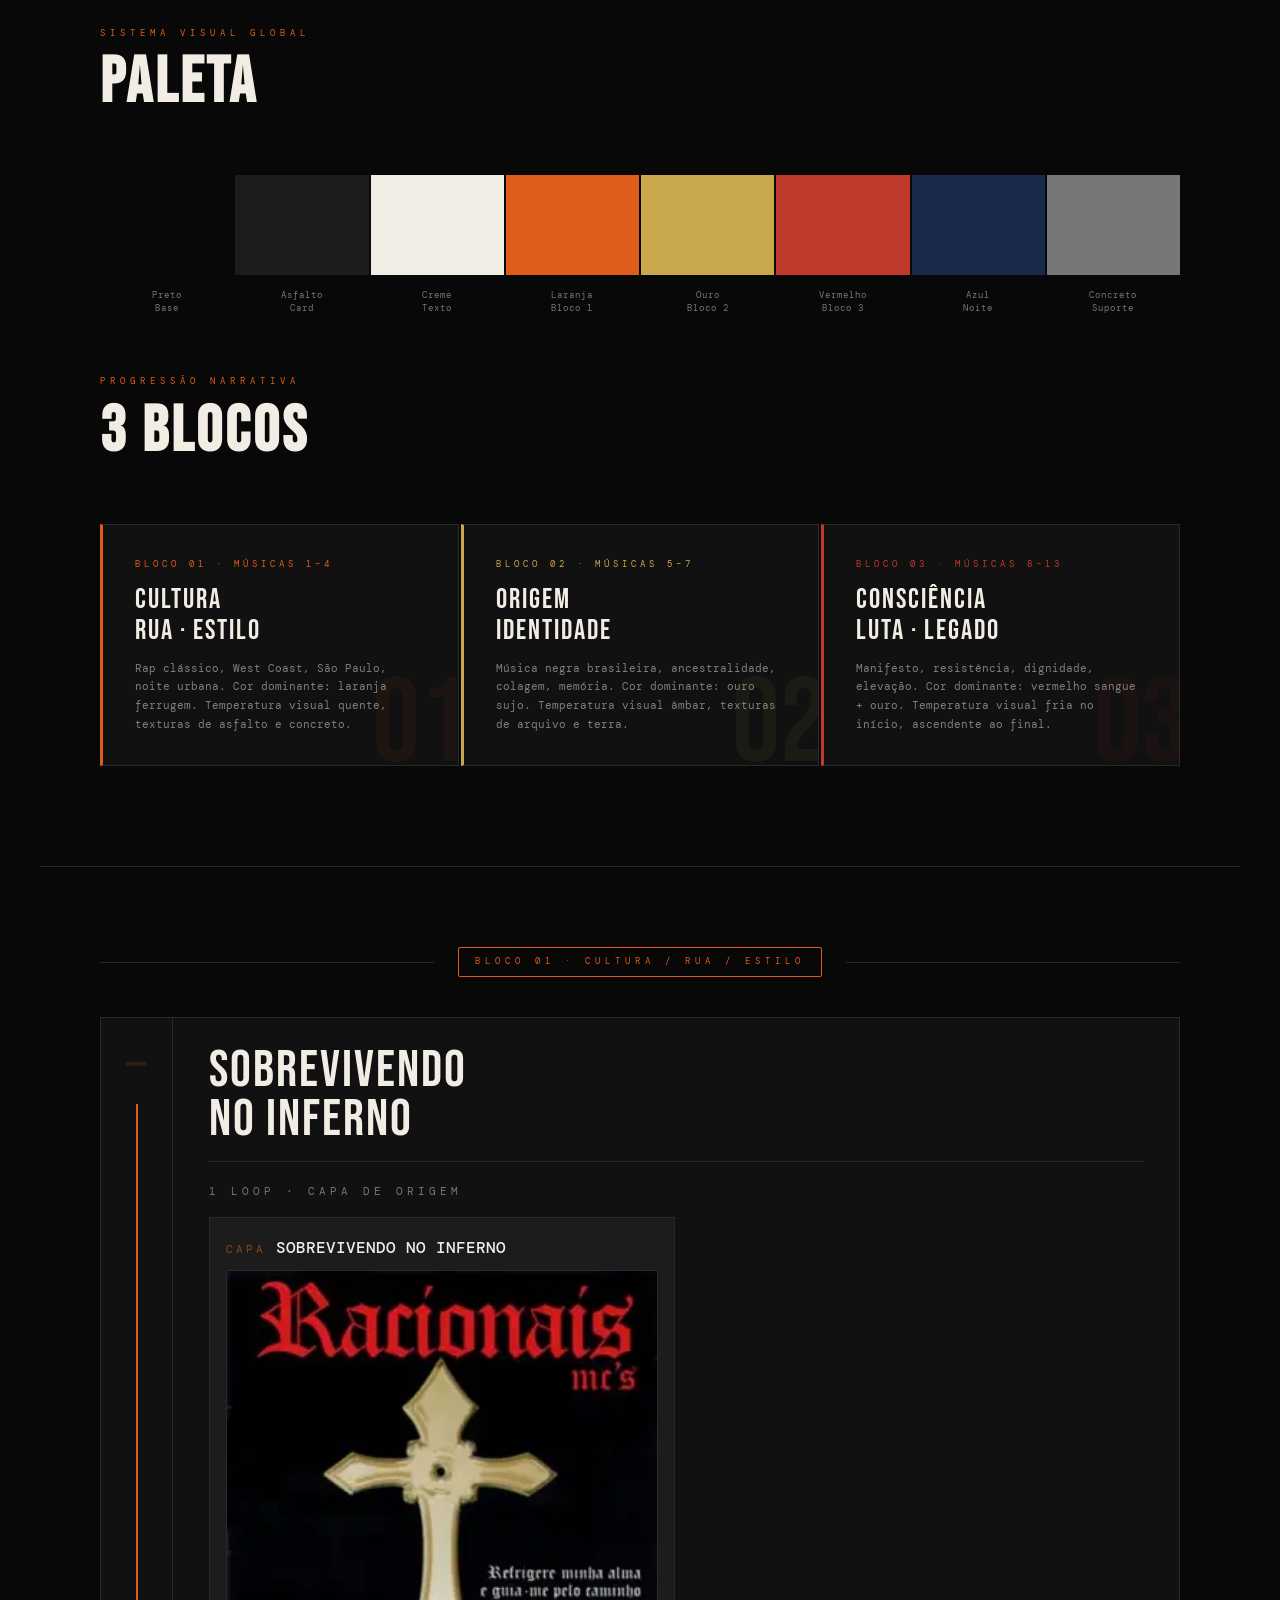
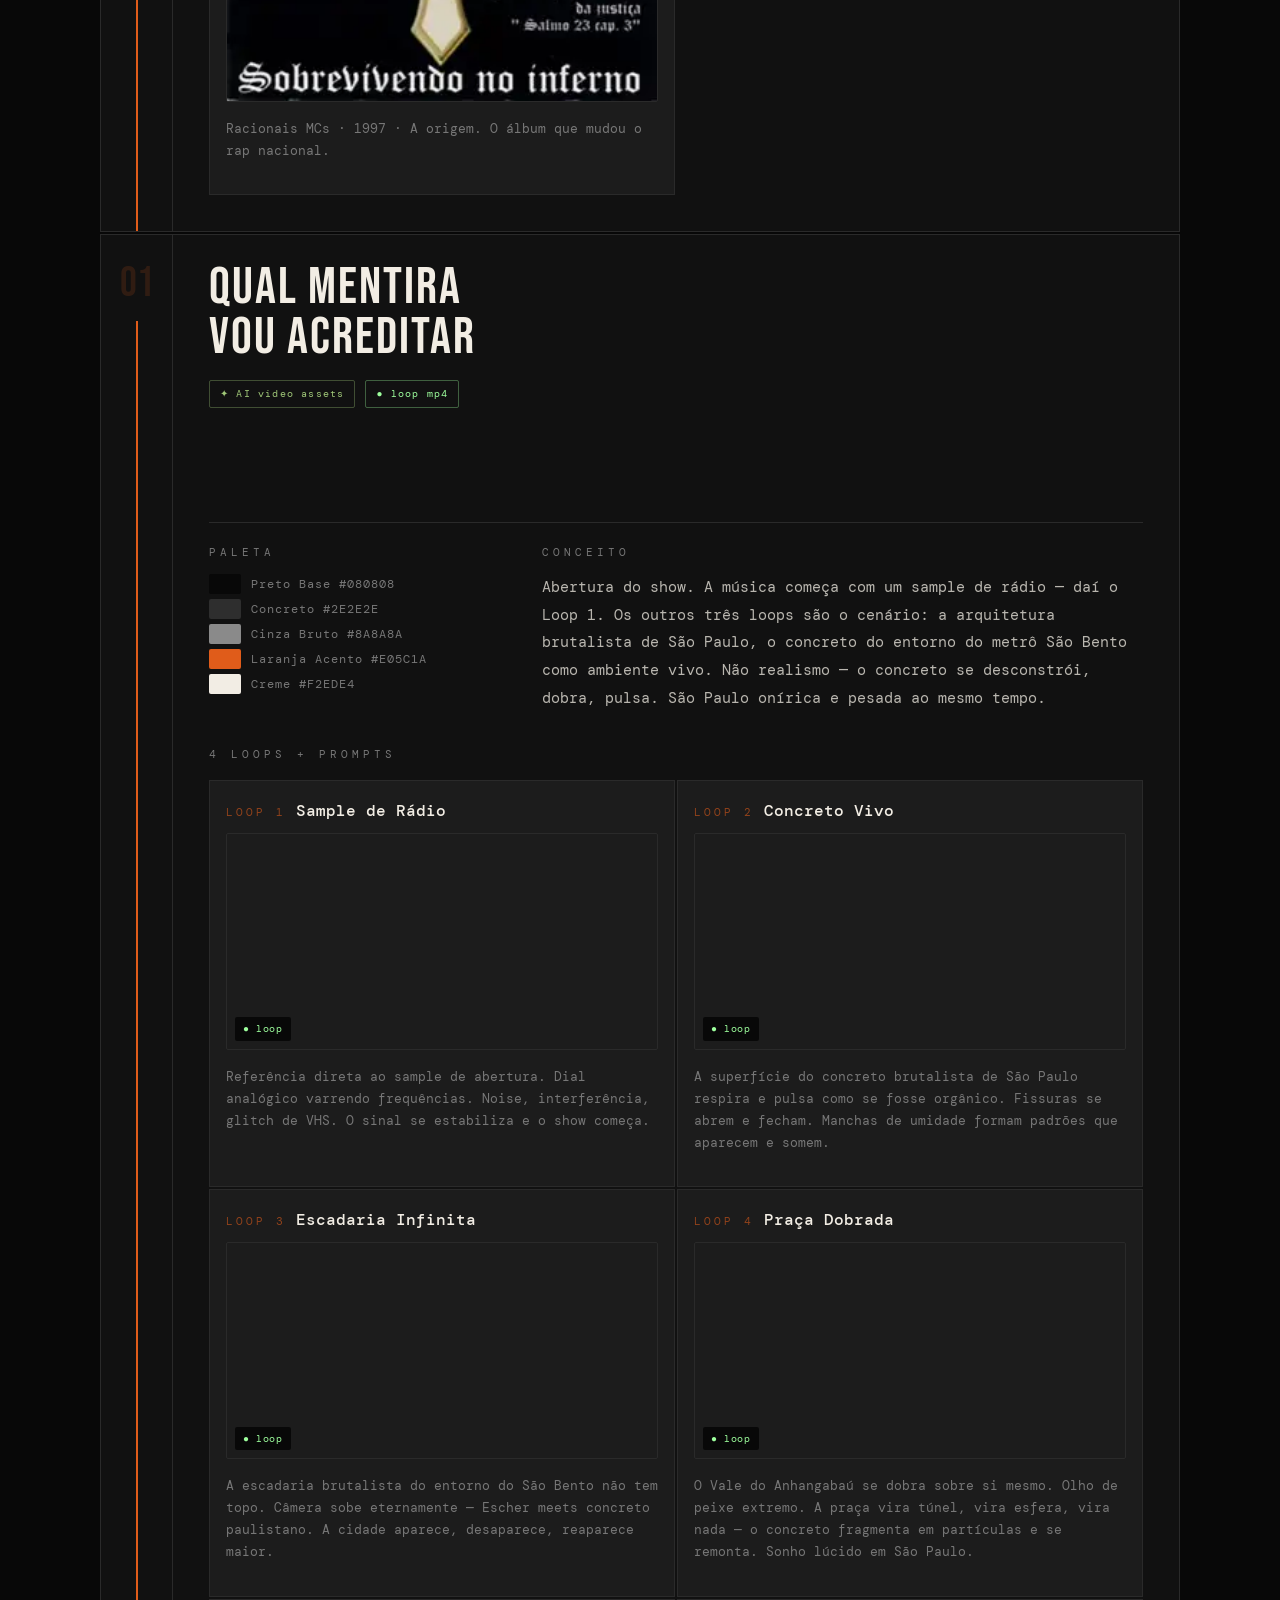
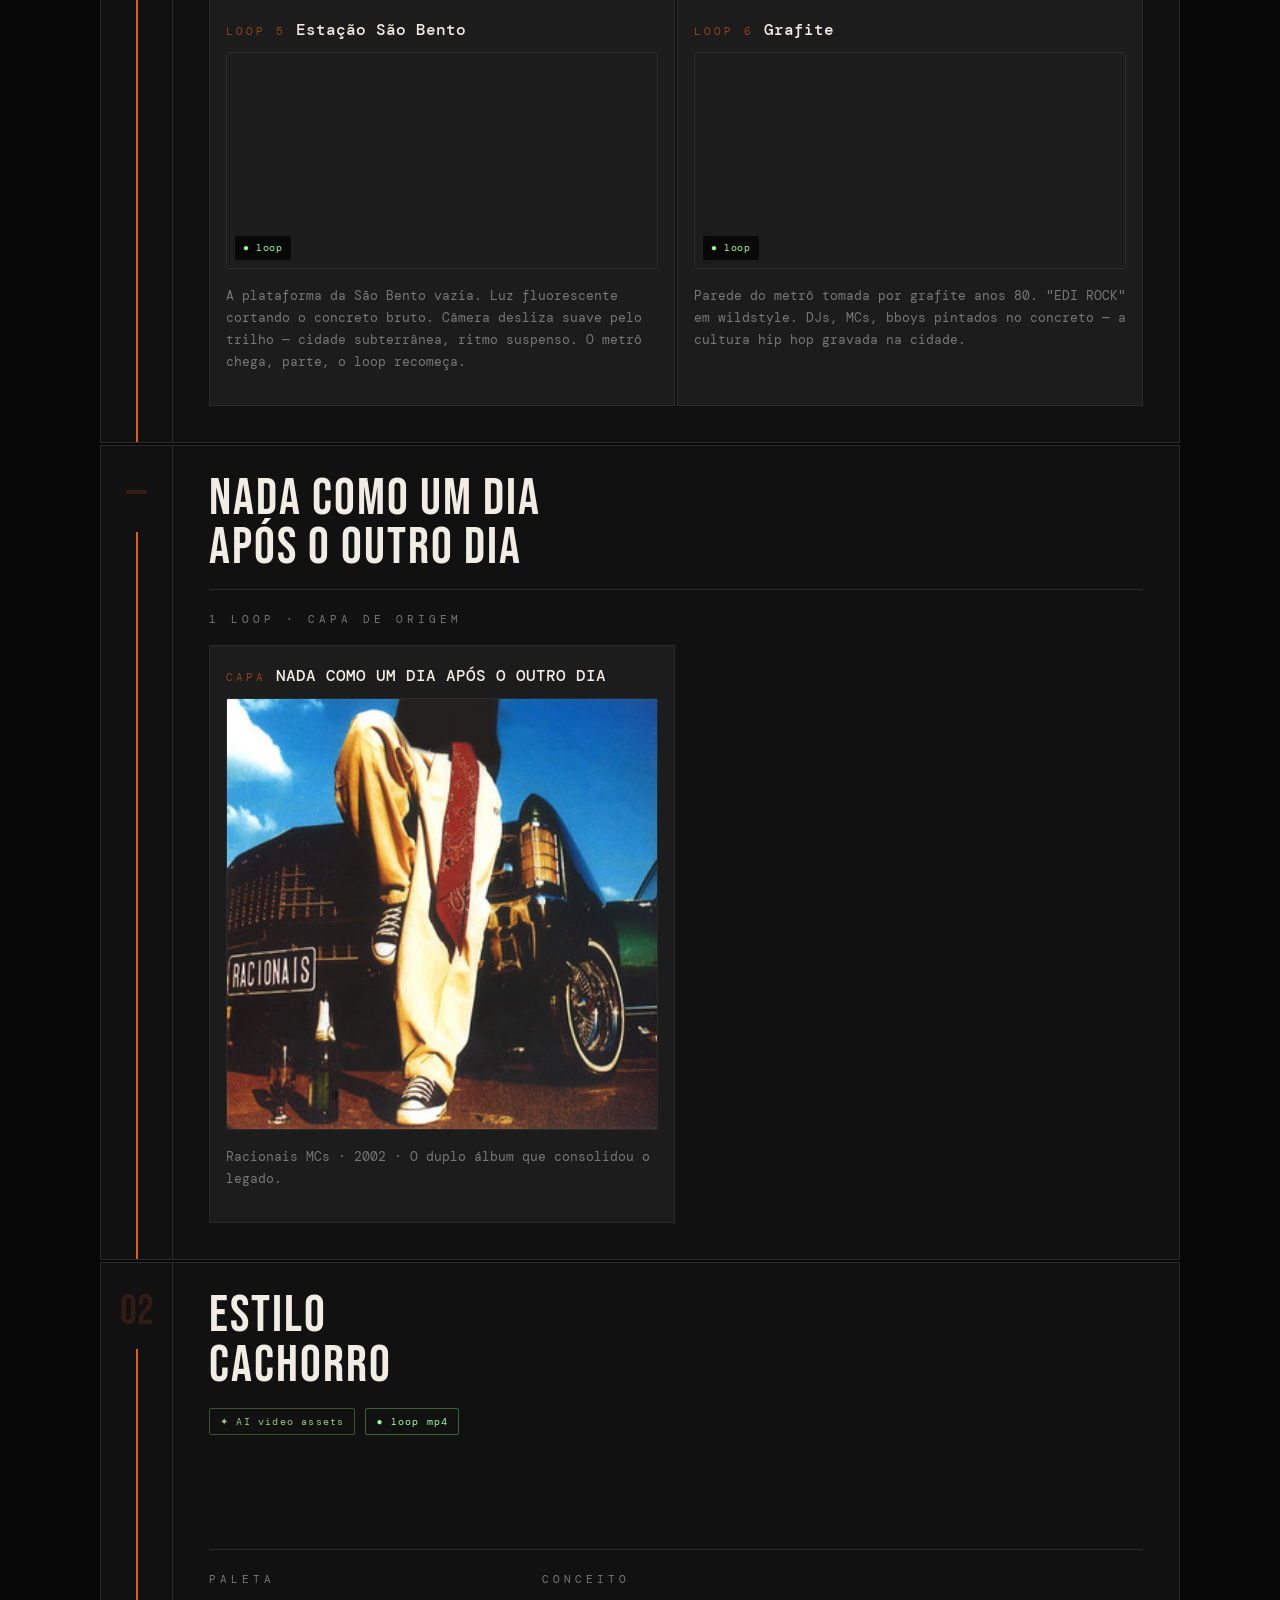
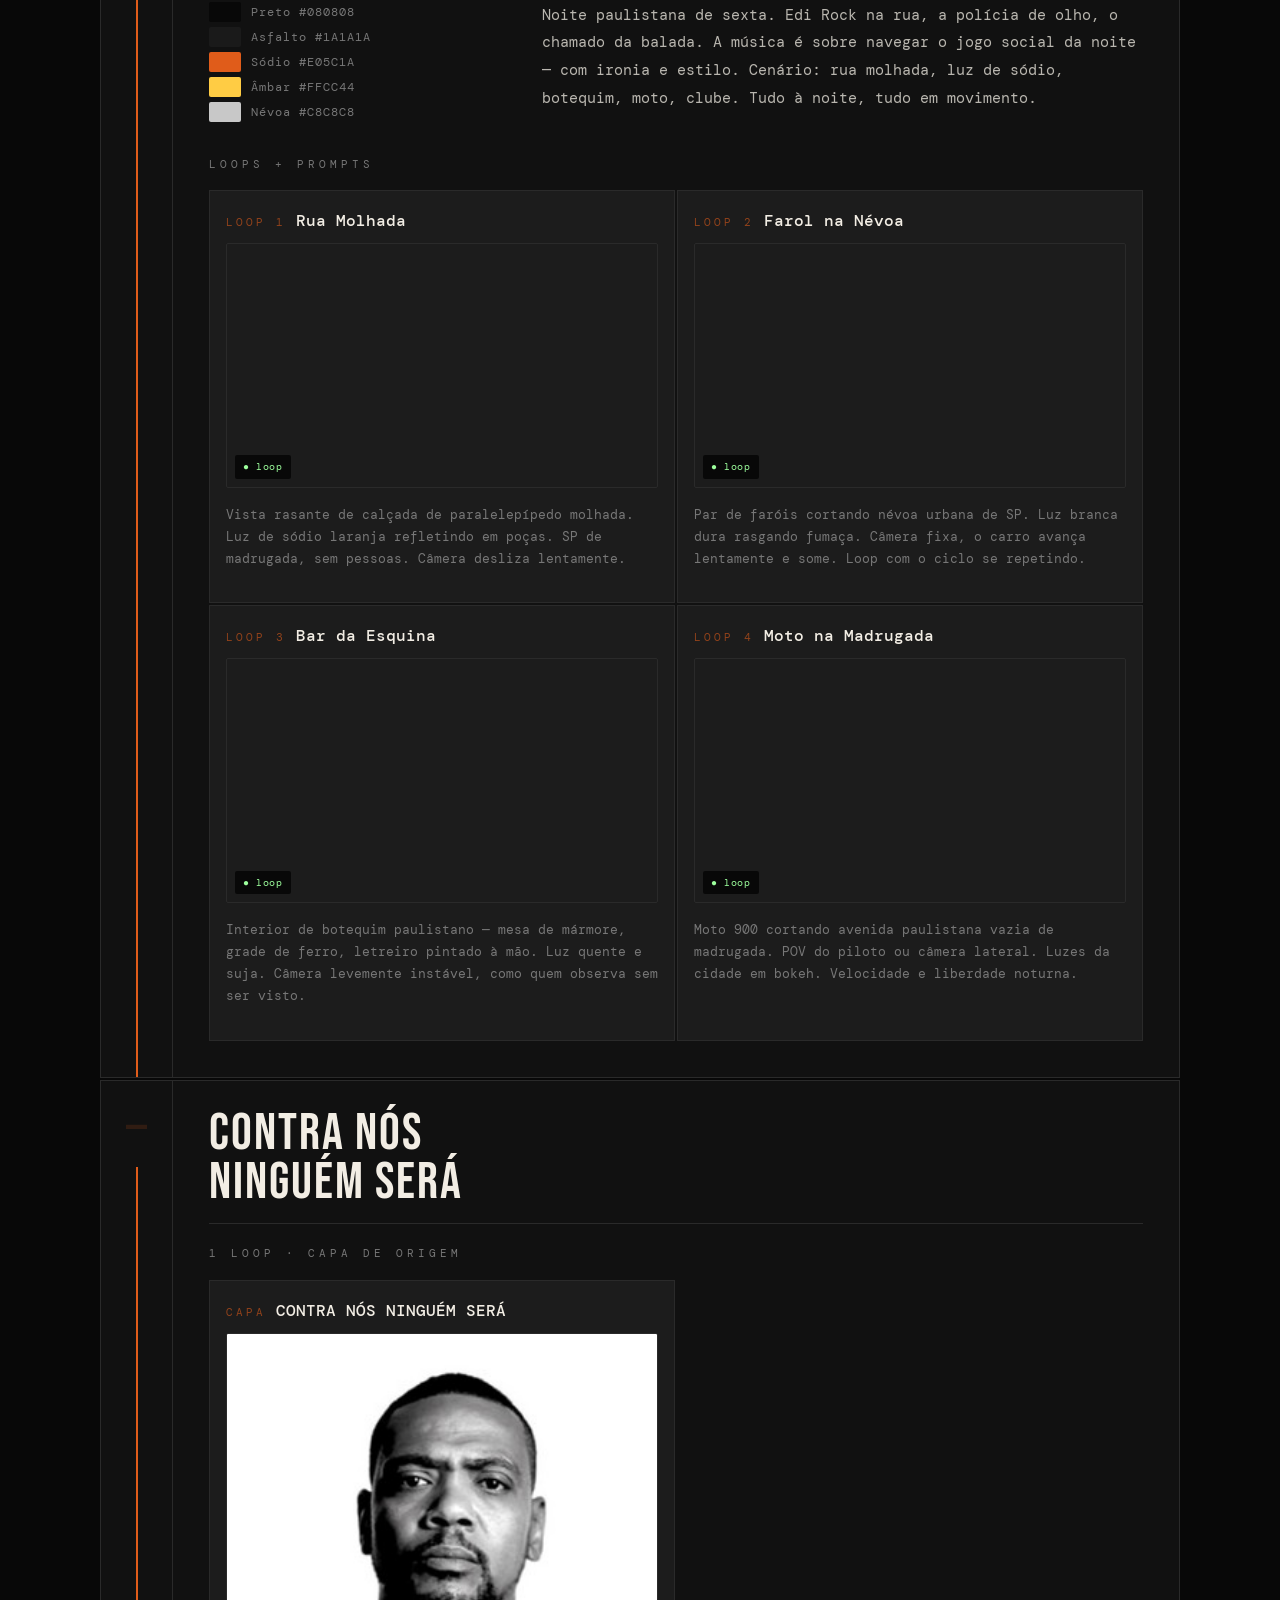
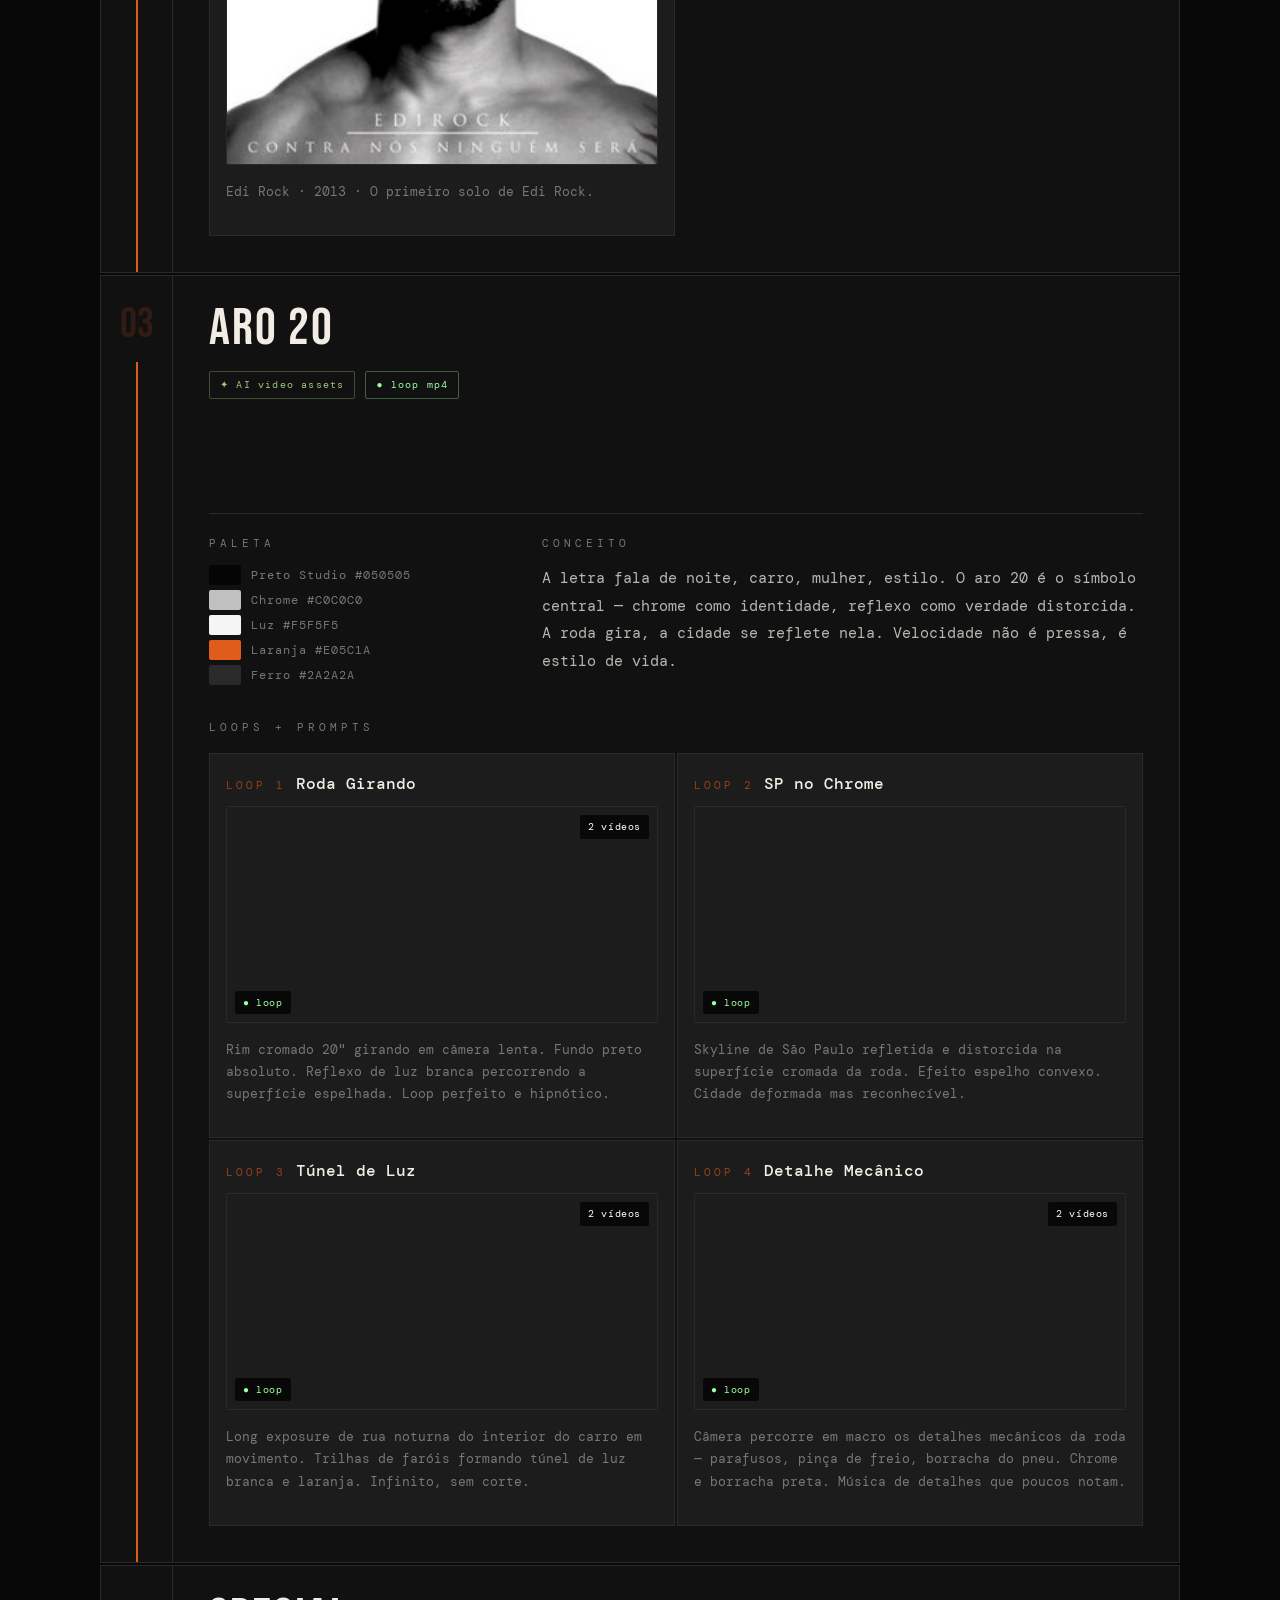
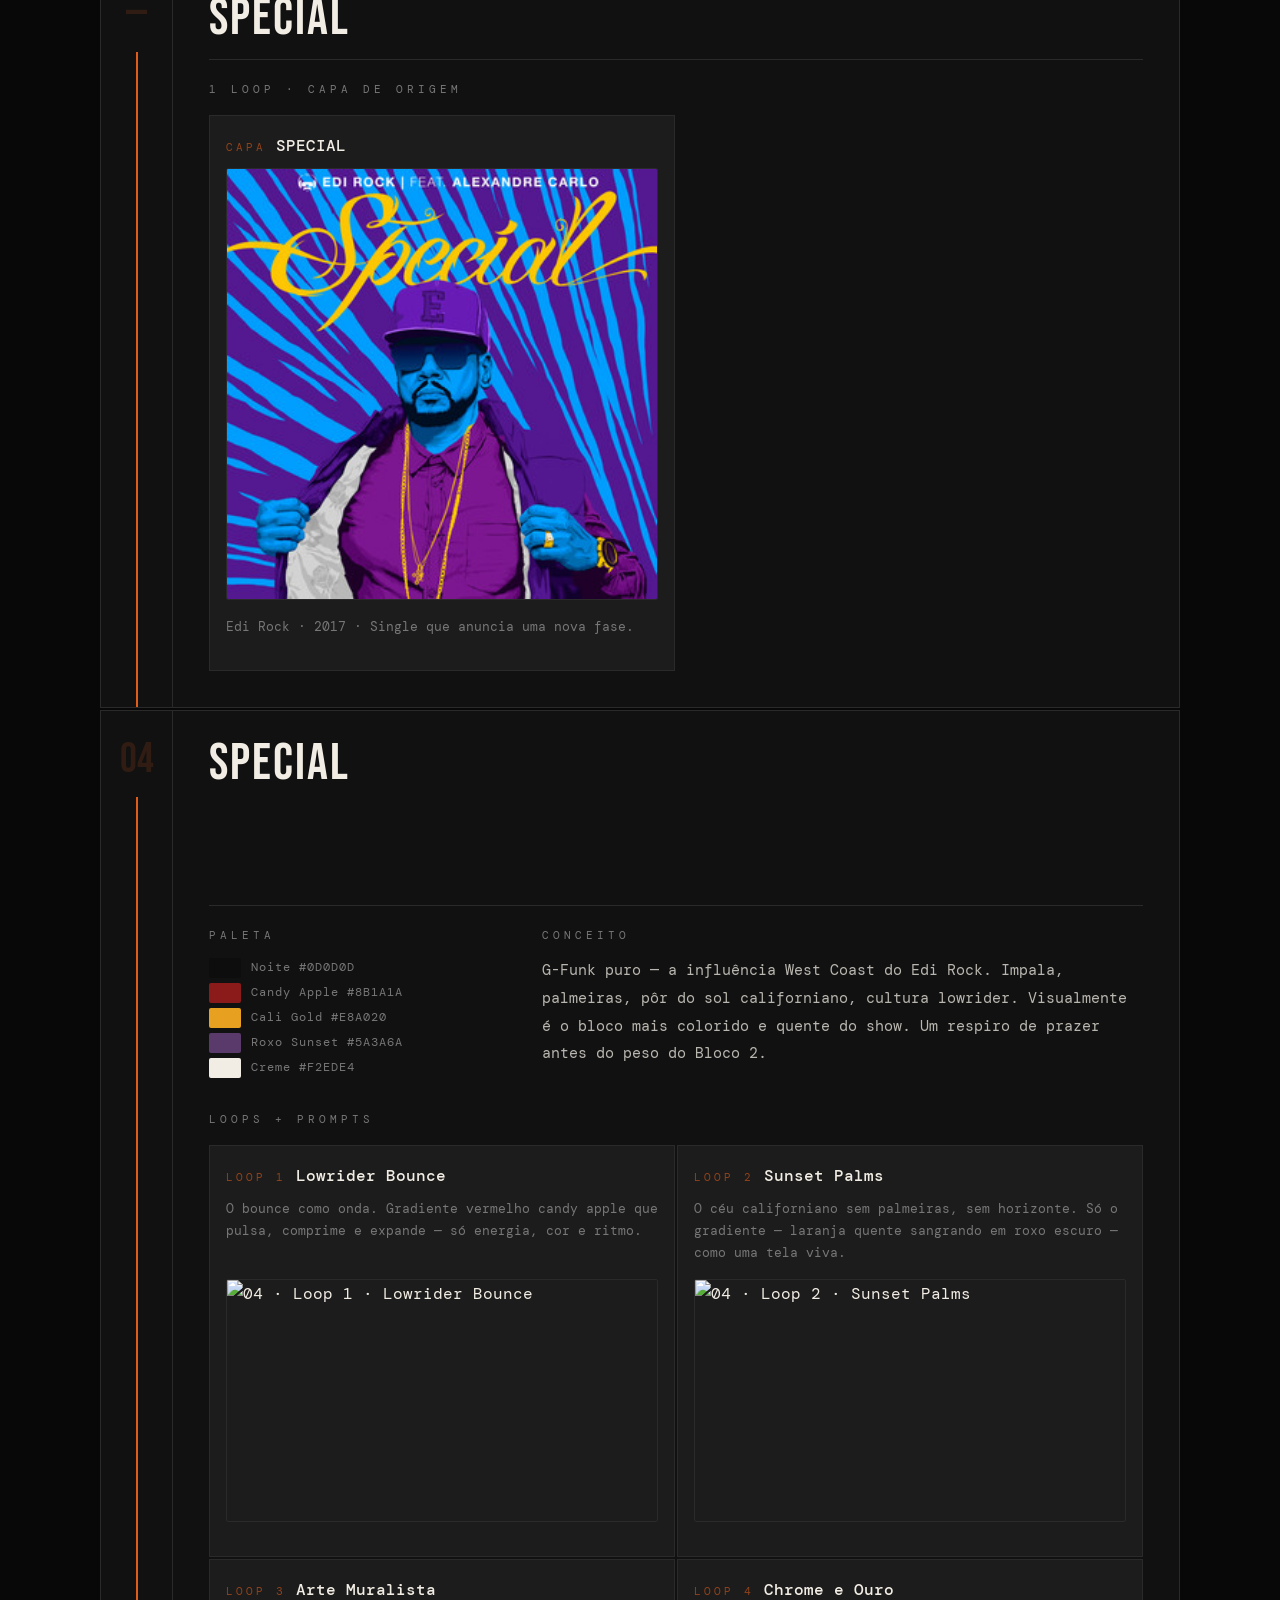
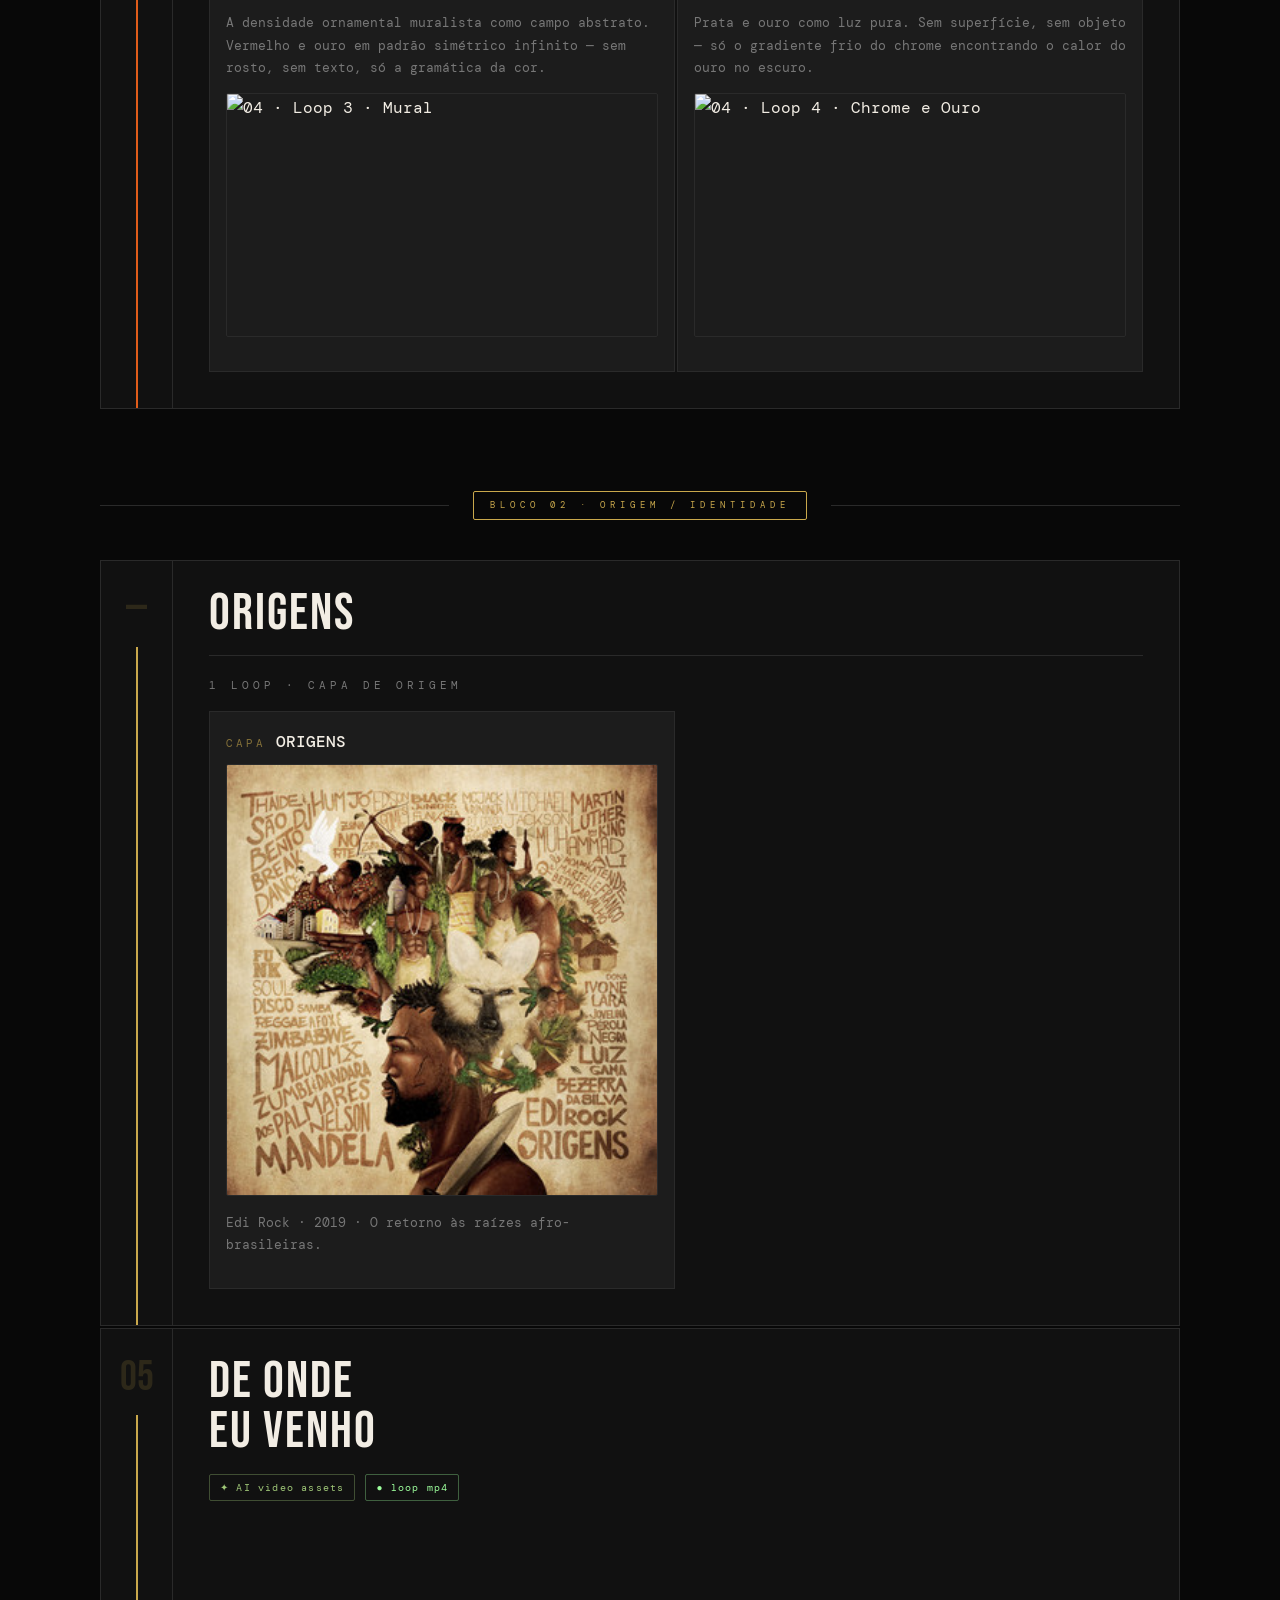
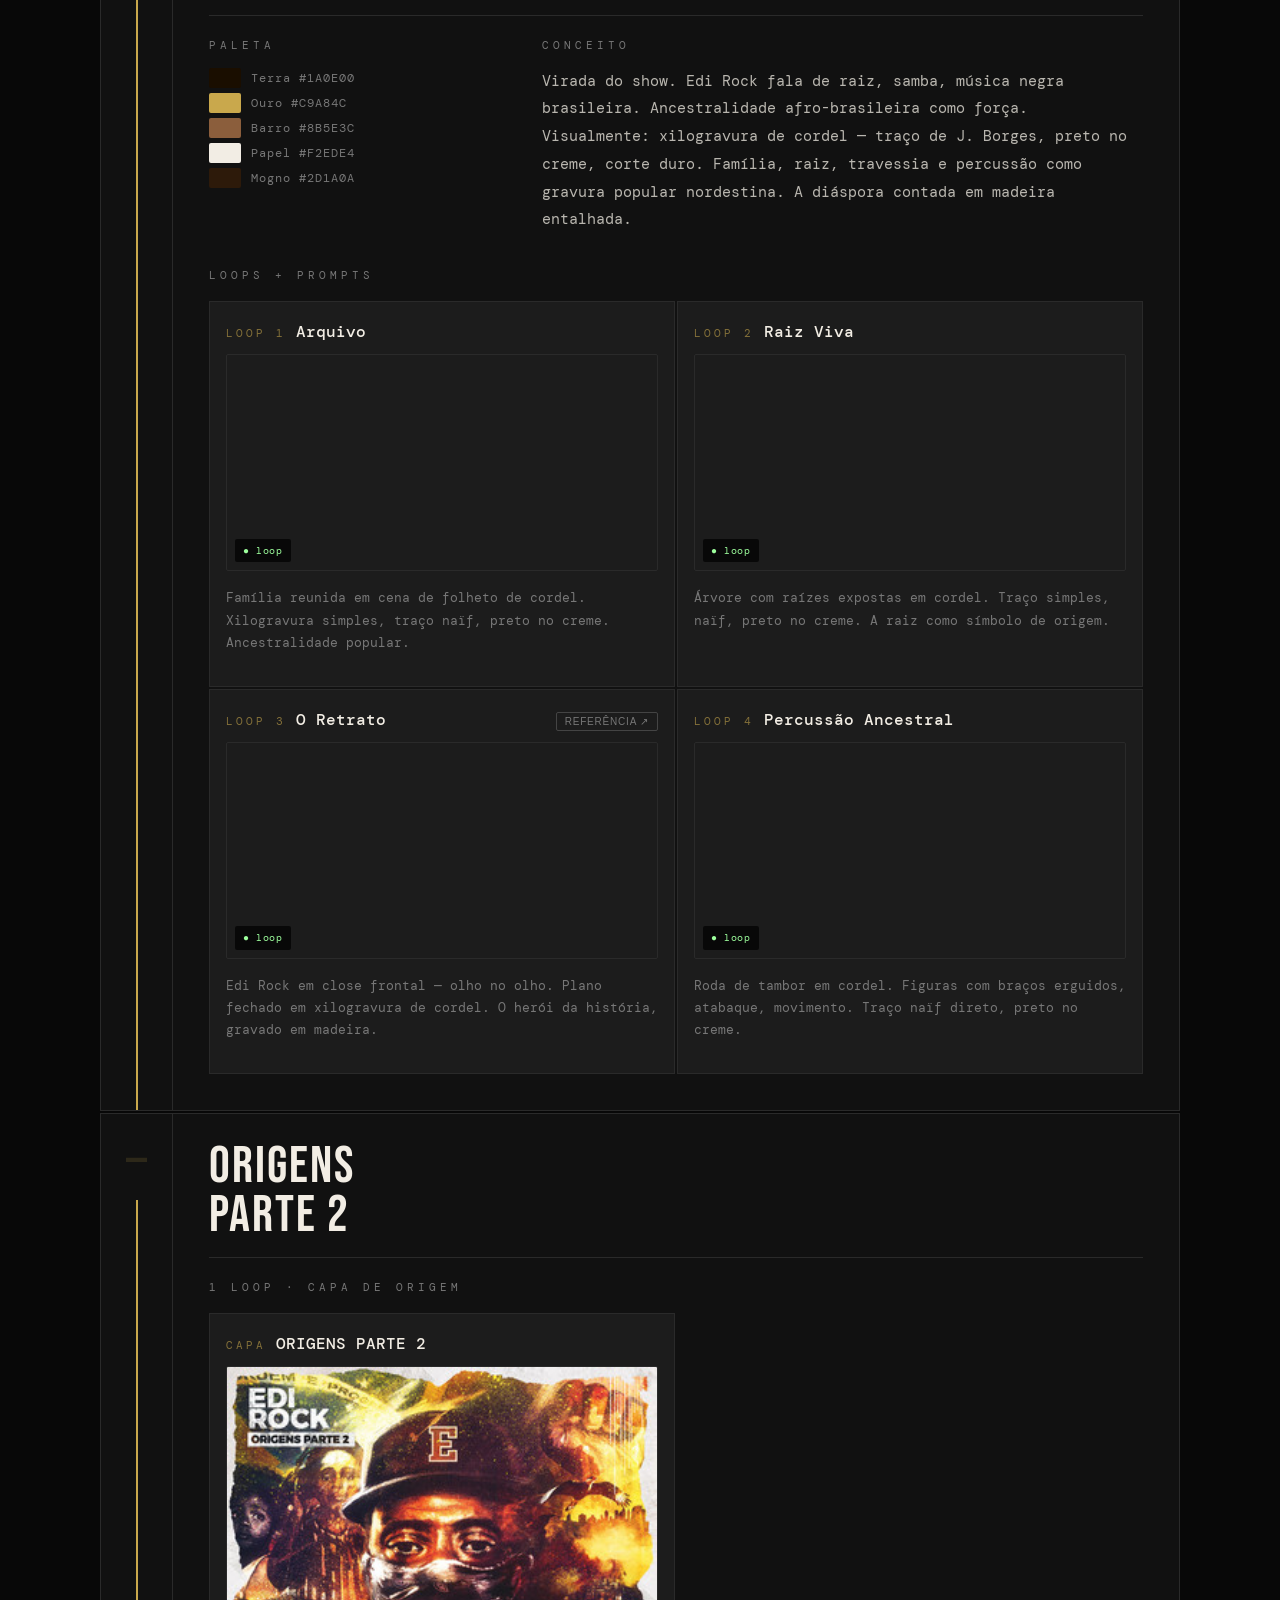
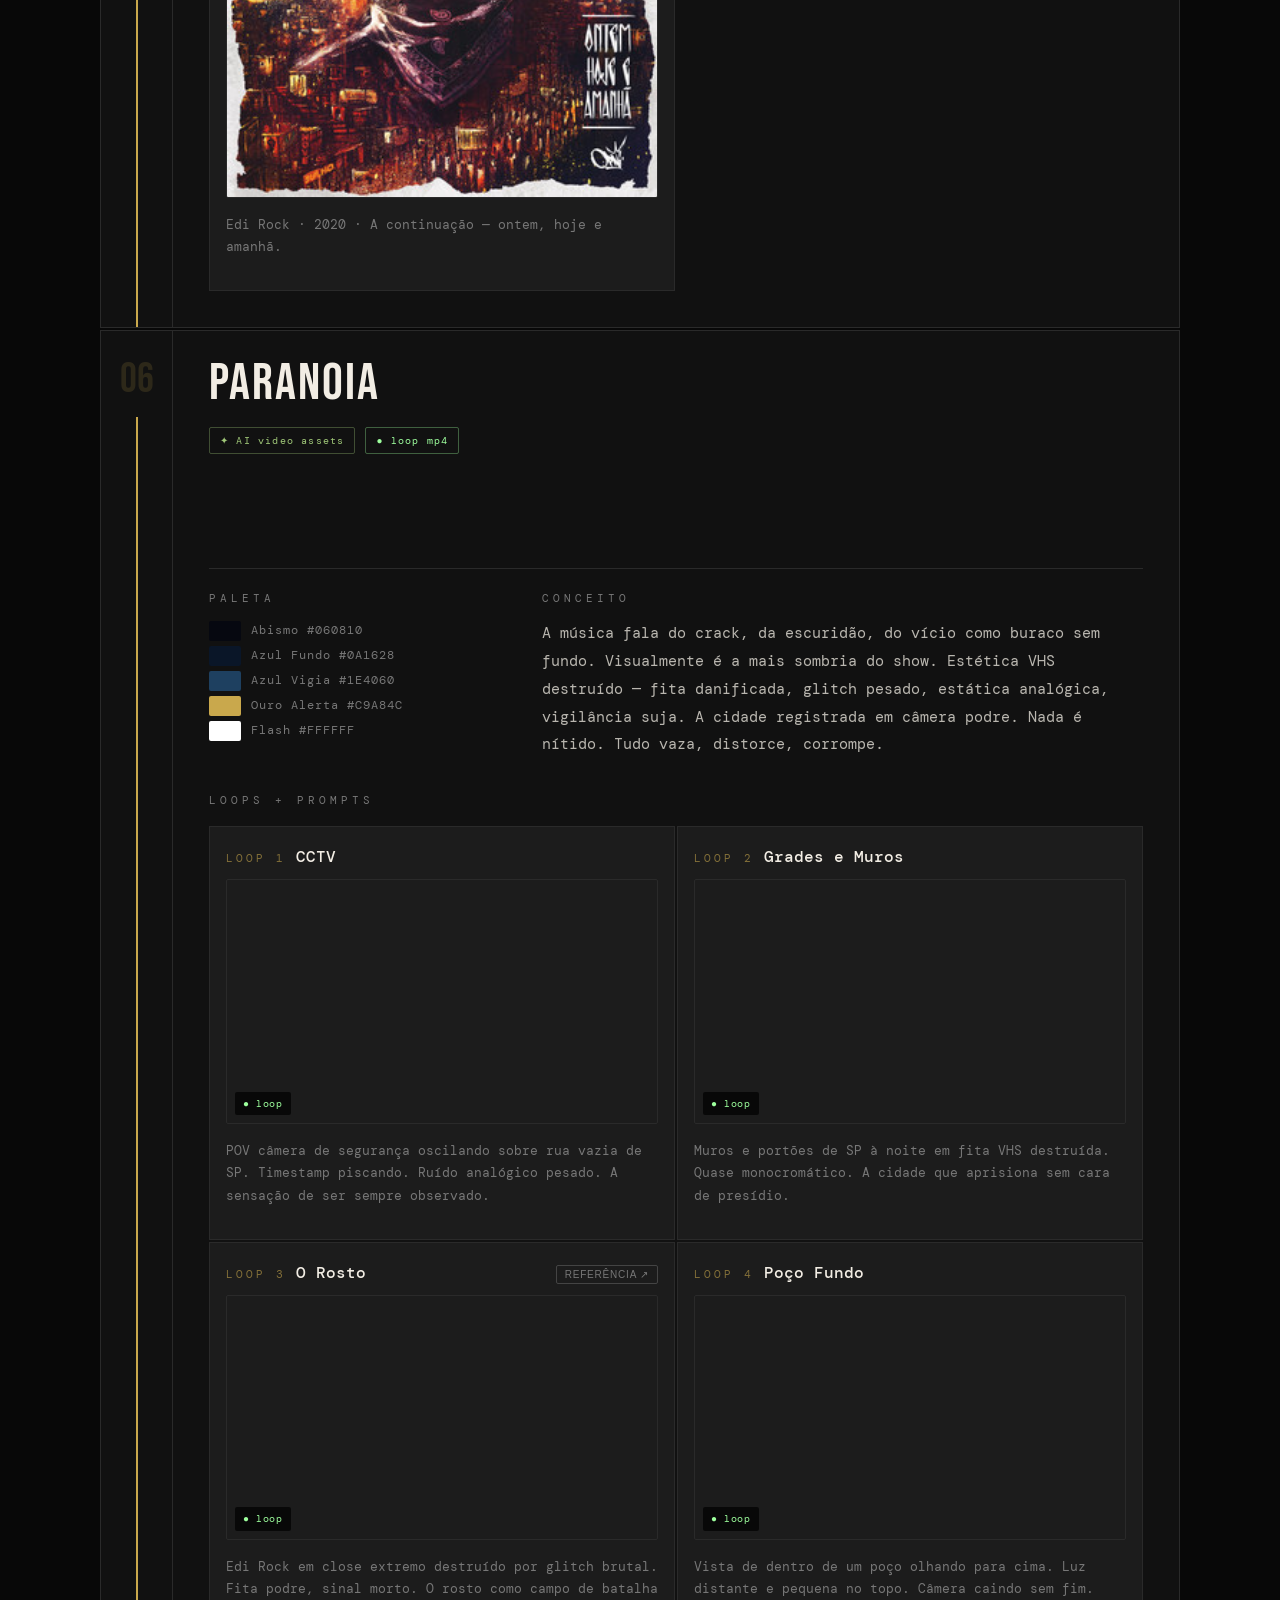
==== commit 7183708a: "M02 Estilo Cachorro + M06 Paranoia — 8 loops, badges, workflow sócia - M02: 4 loops seamless convert" ====
--- a/index.html
+++ b/index.html
@@ -441,6 +441,8 @@
     </div>
     <div class="musica-main">
       <div class="musica-nome">ESTILO<br>CACHORRO</div>
+      <div class="ai-kit-badge">✦ AI video assets</div>
+      <div class="ai-kit-badge loop-mp4-badge">● loop mp4</div>
       <iframe class="spotify-player" src="https://open.spotify.com/embed/track/2tR8iLdCeYhVcyPZvN6T7X?utm_source=generator&theme=0" height="80" frameborder="0" allow="autoplay; clipboard-write; encrypted-media; fullscreen; picture-in-picture" loading="lazy"></iframe>
       <div class="musica-body">
         <div>
@@ -462,8 +464,10 @@
           <div class="loops-grid">
           <div class="loop-item">
             <div class="loop-header"><span class="loop-tag" style="color:var(--b1);">Loop 1</span><span class="loop-name">Rua Molhada</span></div>
-                        <div class="loop-preview">
-              <img src="./imagens/m02/loop1-frame.png" alt="02 · Loop 1 · Rua Molhada" />
+            <div class="loop-preview loop-has-video loop-has-seamless" onclick="openVideoModal('./imagens/m02/loops/m02_estilo-cachorro_l1_rua-molhada_seamless.mp4')">
+              <video src="./imagens/m02/loops/m02_estilo-cachorro_l1_rua-molhada_seamless.mp4" autoplay loop muted playsinline></video>
+              <div class="play-overlay">▶</div>
+              <div class="seamless-badge">● loop</div>
             </div>
 <div class="loop-desc">Vista rasante de calçada de paralelepípedo molhada. Luz de sódio laranja refletindo em poças. SP de madrugada, sem pessoas. Câmera desliza lentamente.</div>
             <div class="prompt-box" style="border-left-color:#a0c878;">
@@ -479,8 +483,10 @@
           </div>
           <div class="loop-item">
             <div class="loop-header"><span class="loop-tag" style="color:var(--b1);">Loop 2</span><span class="loop-name">Farol na Névoa</span></div>
-                        <div class="loop-preview">
-              <img src="./imagens/m02/loop2-frame.png" alt="02 · Loop 2 · Farol na Névoa" />
+            <div class="loop-preview loop-has-video loop-has-seamless" onclick="openVideoModal('./imagens/m02/loops/m02_estilo-cachorro_l2_farol_seamless.mp4')">
+              <video src="./imagens/m02/loops/m02_estilo-cachorro_l2_farol_seamless.mp4" autoplay loop muted playsinline></video>
+              <div class="play-overlay">▶</div>
+              <div class="seamless-badge">● loop</div>
             </div>
 <div class="loop-desc">Par de faróis cortando névoa urbana de SP. Luz branca dura rasgando fumaça. Câmera fixa, o carro avança lentamente e some. Loop com o ciclo se repetindo.</div>
             <div class="prompt-box" style="border-left-color:#a0c878;">
@@ -496,8 +502,10 @@
           </div>
           <div class="loop-item">
             <div class="loop-header"><span class="loop-tag" style="color:var(--b1);">Loop 3</span><span class="loop-name">Bar da Esquina</span></div>
-                        <div class="loop-preview">
-              <img src="./imagens/m02/loop3-frame.png" alt="02 · Loop 3 · Bar da Esquina" />
+            <div class="loop-preview loop-has-video loop-has-seamless" onclick="openVideoModal('./imagens/m02/loops/m02_estilo-cachorro_l3_bar_seamless.mp4')">
+              <video src="./imagens/m02/loops/m02_estilo-cachorro_l3_bar_seamless.mp4" autoplay loop muted playsinline></video>
+              <div class="play-overlay">▶</div>
+              <div class="seamless-badge">● loop</div>
             </div>
 <div class="loop-desc">Interior de botequim paulistano — mesa de mármore, grade de ferro, letreiro pintado à mão. Luz quente e suja. Câmera levemente instável, como quem observa sem ser visto.</div>
             <div class="prompt-box" style="border-left-color:#a0c878;">
@@ -513,8 +521,10 @@
           </div>
           <div class="loop-item">
             <div class="loop-header"><span class="loop-tag" style="color:var(--b1);">Loop 4</span><span class="loop-name">Moto na Madrugada</span></div>
-                        <div class="loop-preview">
-              <img src="./imagens/m02/loop4-frame.png" alt="02 · Loop 4 · Moto na Madrugada" />
+            <div class="loop-preview loop-has-video loop-has-seamless" onclick="openVideoModal('./imagens/m02/loops/m02_estilo-cachorro_l4_moto_seamless.mp4')">
+              <video src="./imagens/m02/loops/m02_estilo-cachorro_l4_moto_seamless.mp4" autoplay loop muted playsinline></video>
+              <div class="play-overlay">▶</div>
+              <div class="seamless-badge">● loop</div>
             </div>
 <div class="loop-desc">Moto 900 cortando avenida paulistana vazia de madrugada. POV do piloto ou câmera lateral. Luzes da cidade em bokeh. Velocidade e liberdade noturna.</div>
             <div class="prompt-box" style="border-left-color:#a0c878;">
@@ -1034,6 +1044,8 @@
     </div>
     <div class="musica-main">
       <div class="musica-nome">PARANOIA</div>
+      <div class="ai-kit-badge">✦ AI video assets</div>
+      <div class="ai-kit-badge loop-mp4-badge">● loop mp4</div>
       <iframe class="spotify-player" src="https://open.spotify.com/embed/track/0Q4GWaN6cJGlpd2bJUkRj5?utm_source=generator&theme=0" height="80" frameborder="0" allow="autoplay; clipboard-write; encrypted-media; fullscreen; picture-in-picture" loading="lazy"></iframe>
       <div class="musica-body">
         <div>
@@ -1055,7 +1067,11 @@
           <div class="loops-grid">
           <div class="loop-item">
             <div class="loop-header"><span class="loop-tag" style="color:var(--b2);">Loop 1</span><span class="loop-name">CCTV</span></div>
-            <div class="loop-preview"><img src="./imagens/m06/loop1-frame.png" alt="06 · Loop 1 · CCTV" /></div>
+            <div class="loop-preview loop-has-video loop-has-seamless" onclick="openVideoModal('./imagens/m06/loops/m06_paranoia_l1_cctv_seamless.mp4')">
+              <video src="./imagens/m06/loops/m06_paranoia_l1_cctv_seamless.mp4" autoplay loop muted playsinline></video>
+              <div class="play-overlay">▶</div>
+              <div class="seamless-badge">● loop</div>
+            </div>
             <div class="loop-desc">POV câmera de segurança oscilando sobre rua vazia de SP. Timestamp piscando. Ruído analógico pesado. A sensação de ser sempre observado.</div>
             <div class="prompt-box" style="border-left-color:#a0c878;">
               <button class="prompt-copy" onclick="copyP(this)">copiar</button>
@@ -1070,7 +1086,11 @@
           </div>
           <div class="loop-item">
             <div class="loop-header"><span class="loop-tag" style="color:var(--b2);">Loop 2</span><span class="loop-name">Grades e Muros</span></div>
-            <div class="loop-preview"><img src="./imagens/m06/loop2-frame.png" alt="06 · Loop 2 · Grades e Muros" /></div>
+            <div class="loop-preview loop-has-video loop-has-seamless" onclick="openVideoModal('./imagens/m06/loops/m06_paranoia_l2_grades_seamless.mp4')">
+              <video src="./imagens/m06/loops/m06_paranoia_l2_grades_seamless.mp4" autoplay loop muted playsinline></video>
+              <div class="play-overlay">▶</div>
+              <div class="seamless-badge">● loop</div>
+            </div>
             <div class="loop-desc">Muros e portões de SP à noite em fita VHS destruída. Quase monocromático. A cidade que aprisiona sem cara de presídio.</div>
             <div class="prompt-box" style="border-left-color:#a0c878;">
               <button class="prompt-copy" onclick="copyP(this)">copiar</button>
@@ -1085,7 +1105,11 @@
           </div>
           <div class="loop-item">
             <div class="loop-header"><span class="loop-tag" style="color:var(--b2);">Loop 3</span><span class="loop-name">O Rosto</span><button class="asset-btn" onclick="openAsset(this)">referência ↗</button></div>
-            <div class="loop-preview"><img src="./imagens/m06/loop3-frame.png" alt="06 · Loop 3 · O Rosto" /></div>
+            <div class="loop-preview loop-has-video loop-has-seamless" onclick="openVideoModal('./imagens/m06/loops/m06_paranoia_l3_rosto_seamless.mp4')">
+              <video src="./imagens/m06/loops/m06_paranoia_l3_rosto_seamless.mp4" autoplay loop muted playsinline></video>
+              <div class="play-overlay">▶</div>
+              <div class="seamless-badge">● loop</div>
+            </div>
             <div class="loop-desc">Edi Rock em close extremo destruído por glitch brutal. Fita podre, sinal morto. O rosto como campo de batalha analógico.</div>
             <div class="loop-asset" style="display:none"><img src="./imagens/m06/loop3-asset.jpg" alt="Edi Rock — referência" /></div>
             <div class="prompt-box" style="border-left-color:#a0c878;">
@@ -1101,7 +1125,11 @@
           </div>
           <div class="loop-item">
             <div class="loop-header"><span class="loop-tag" style="color:var(--b2);">Loop 4</span><span class="loop-name">Poço Fundo</span></div>
-            <div class="loop-preview"><img src="./imagens/m06/loop4-frame.png" alt="06 · Loop 4 · Poço Fundo" /></div>
+            <div class="loop-preview loop-has-video loop-has-seamless" onclick="openVideoModal('./imagens/m06/loops/m06_paranoia_l4_poco_seamless.mp4')">
+              <video src="./imagens/m06/loops/m06_paranoia_l4_poco_seamless.mp4" autoplay loop muted playsinline></video>
+              <div class="play-overlay">▶</div>
+              <div class="seamless-badge">● loop</div>
+            </div>
             <div class="loop-desc">Vista de dentro de um poço olhando para cima. Luz distante e pequena no topo. Câmera caindo sem fim. Fita destruída, sem cor, sinal morto.</div>
             <div class="prompt-box" style="border-left-color:#a0c878;">
               <button class="prompt-copy" onclick="copyP(this)">copiar</button>
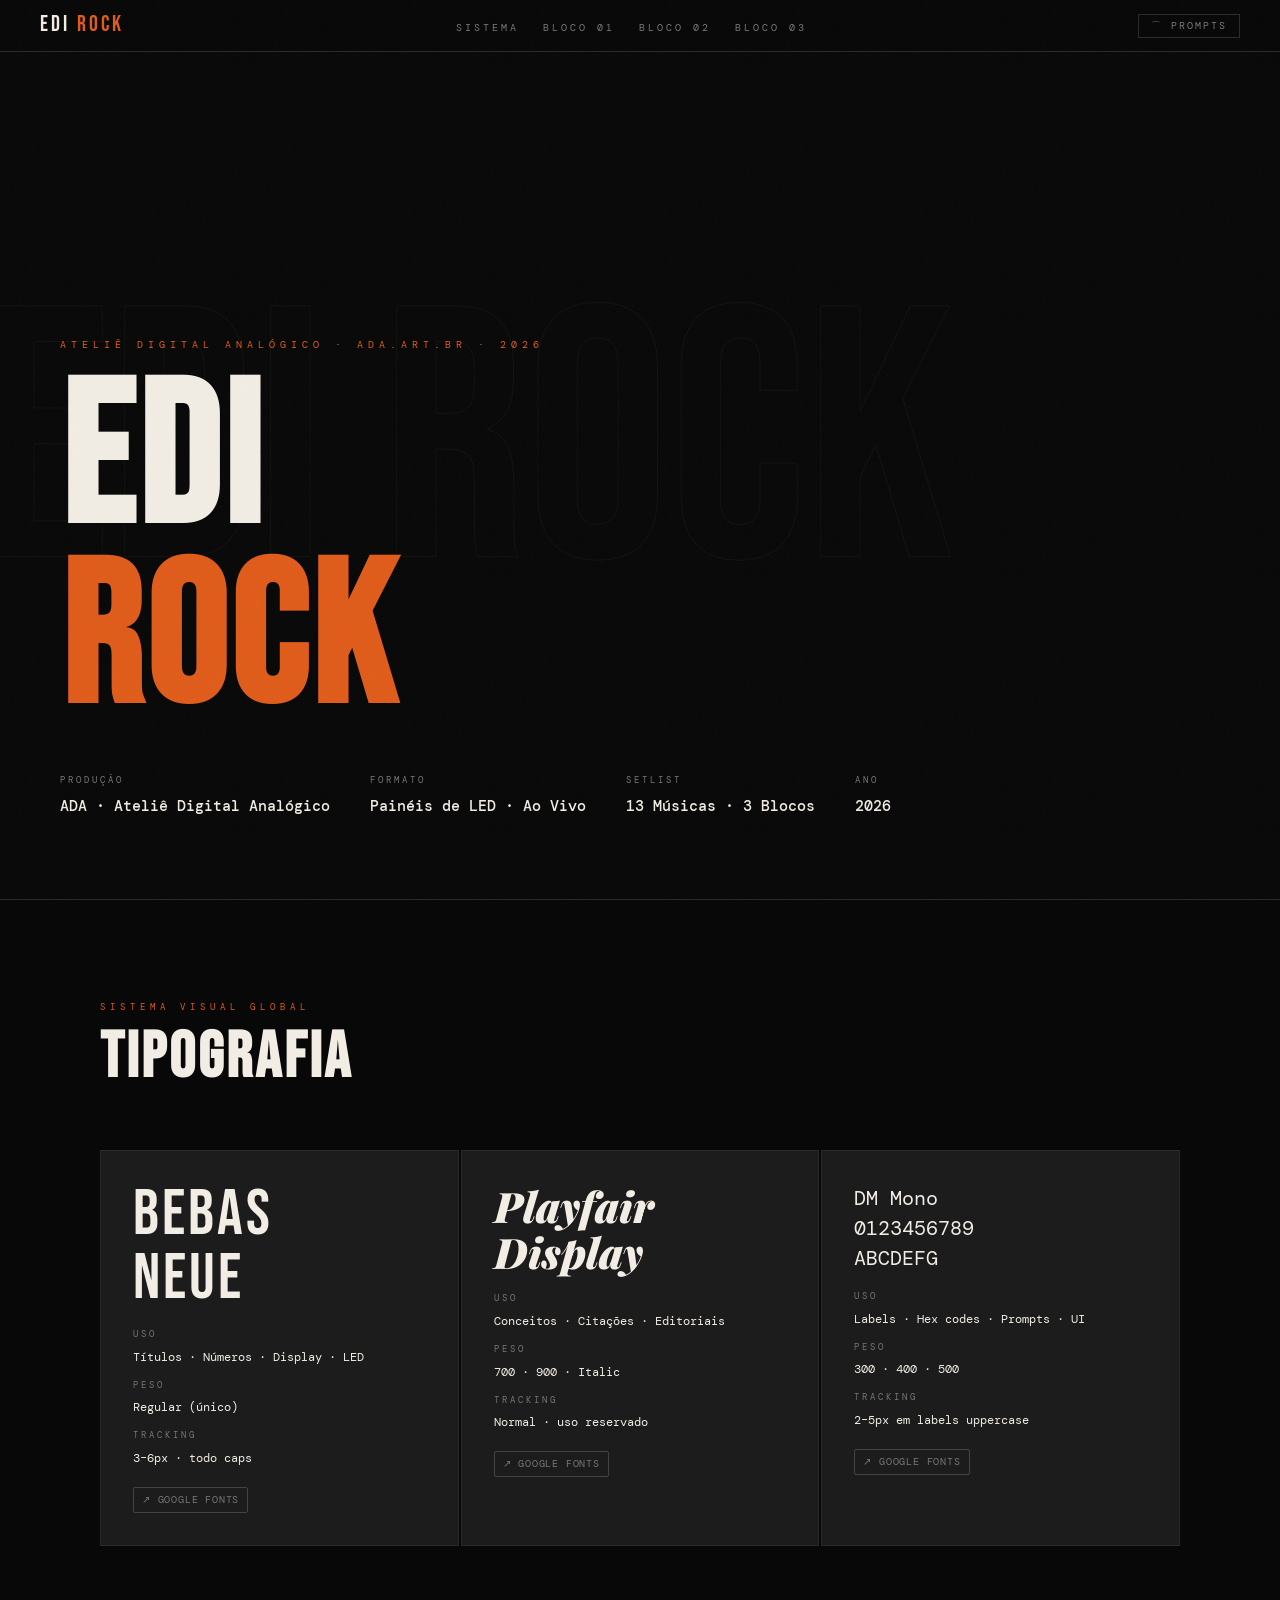
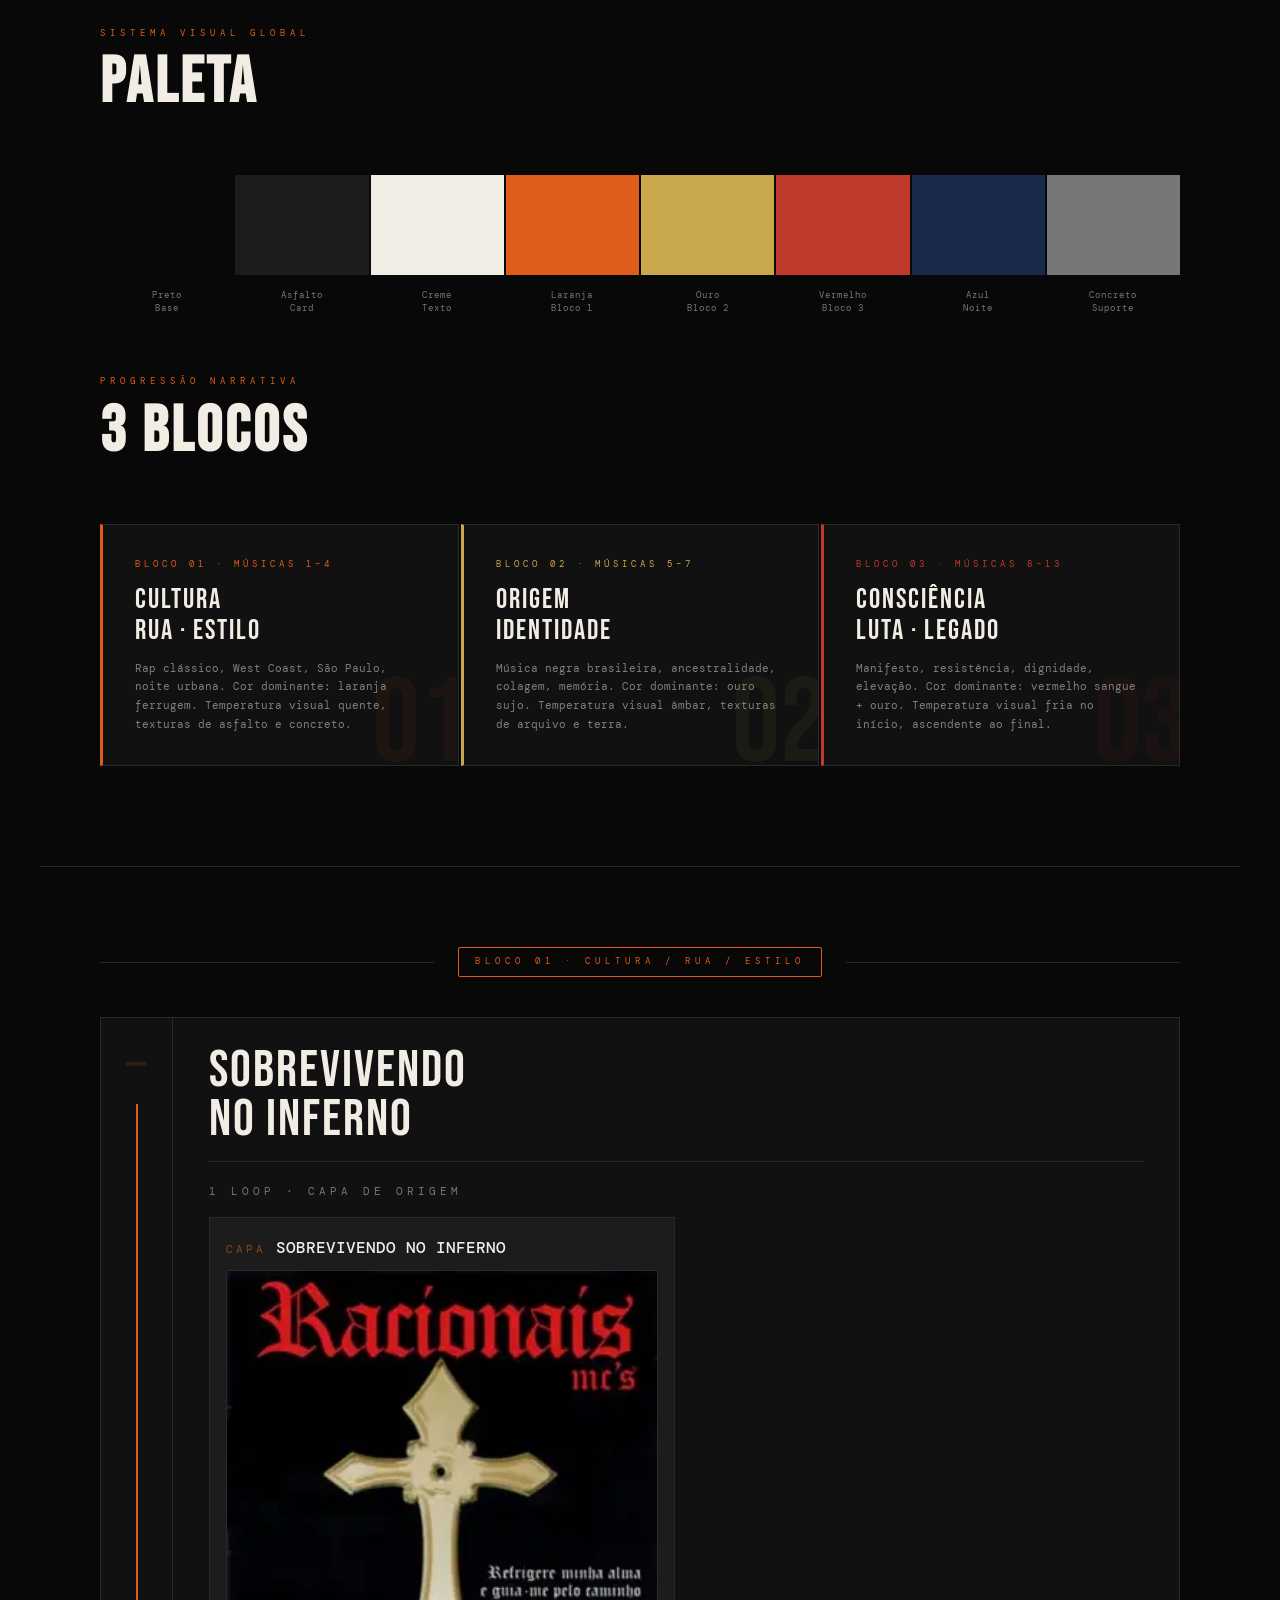
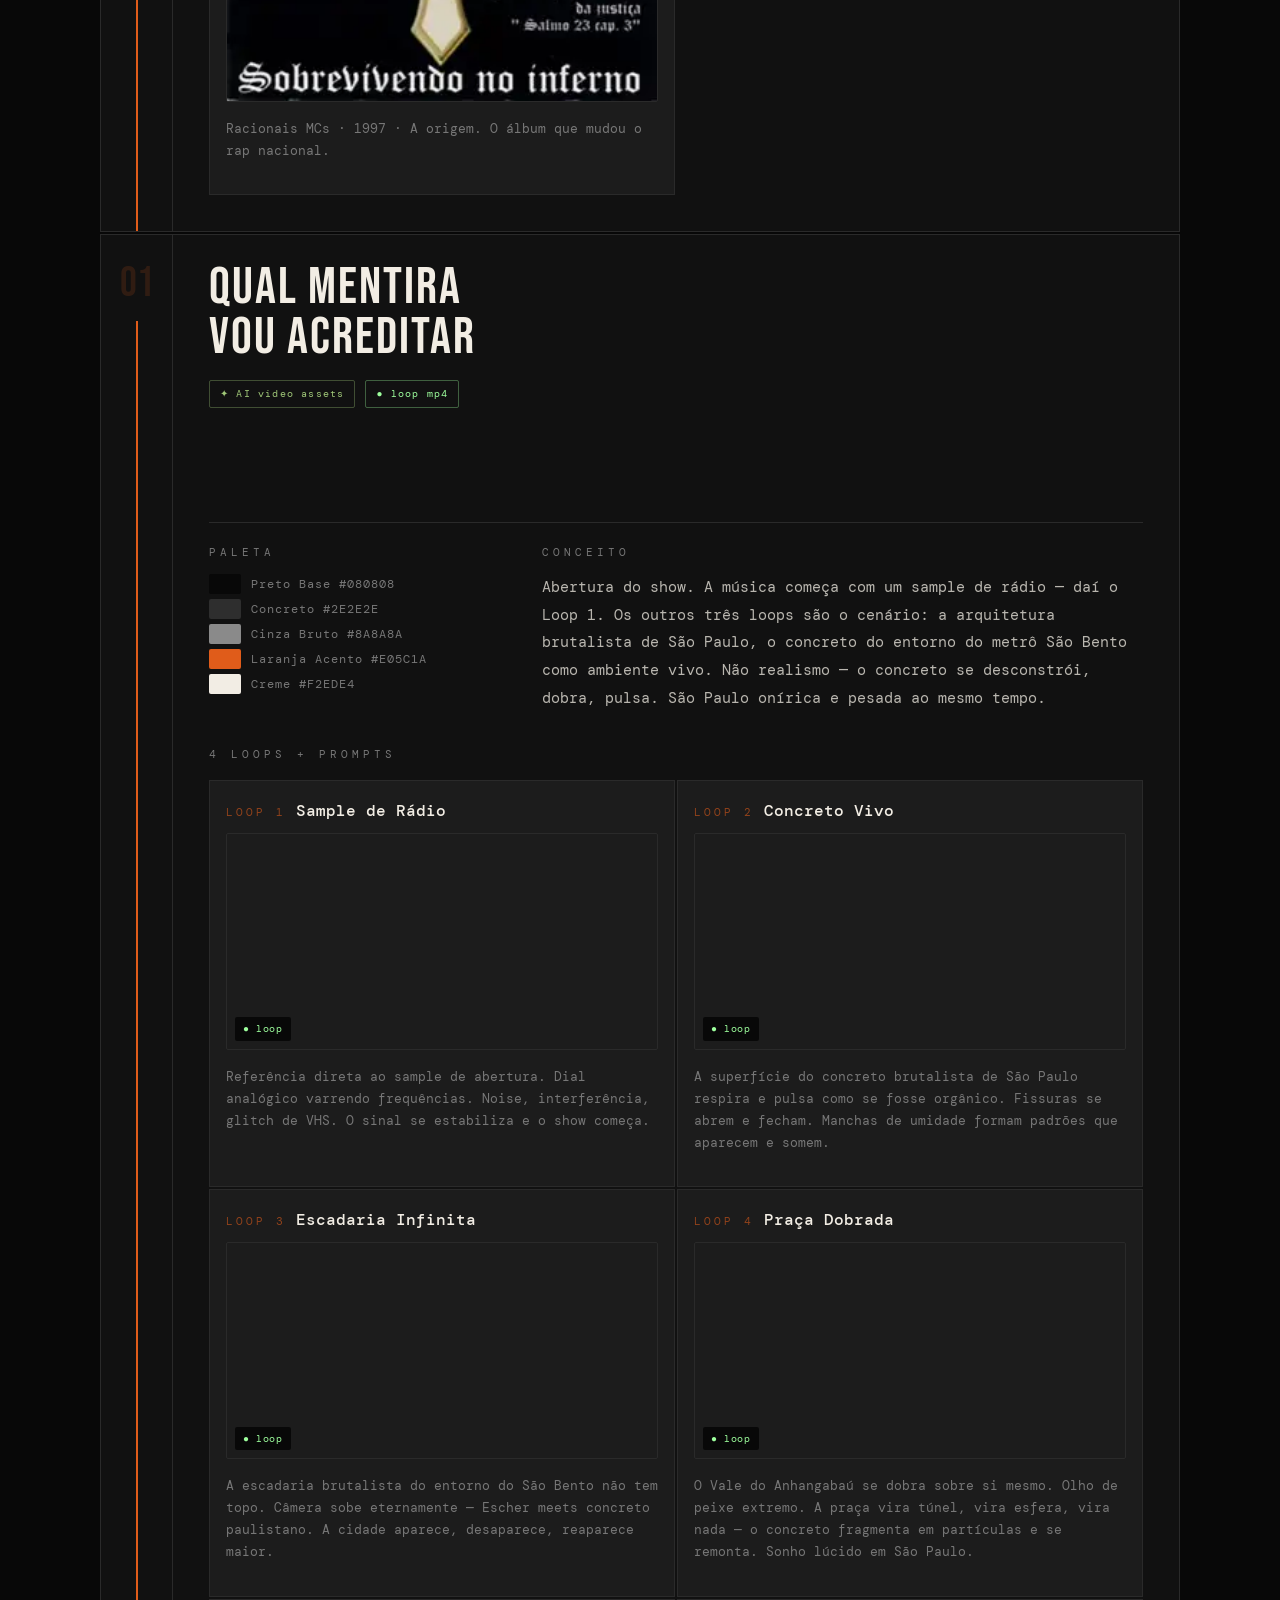
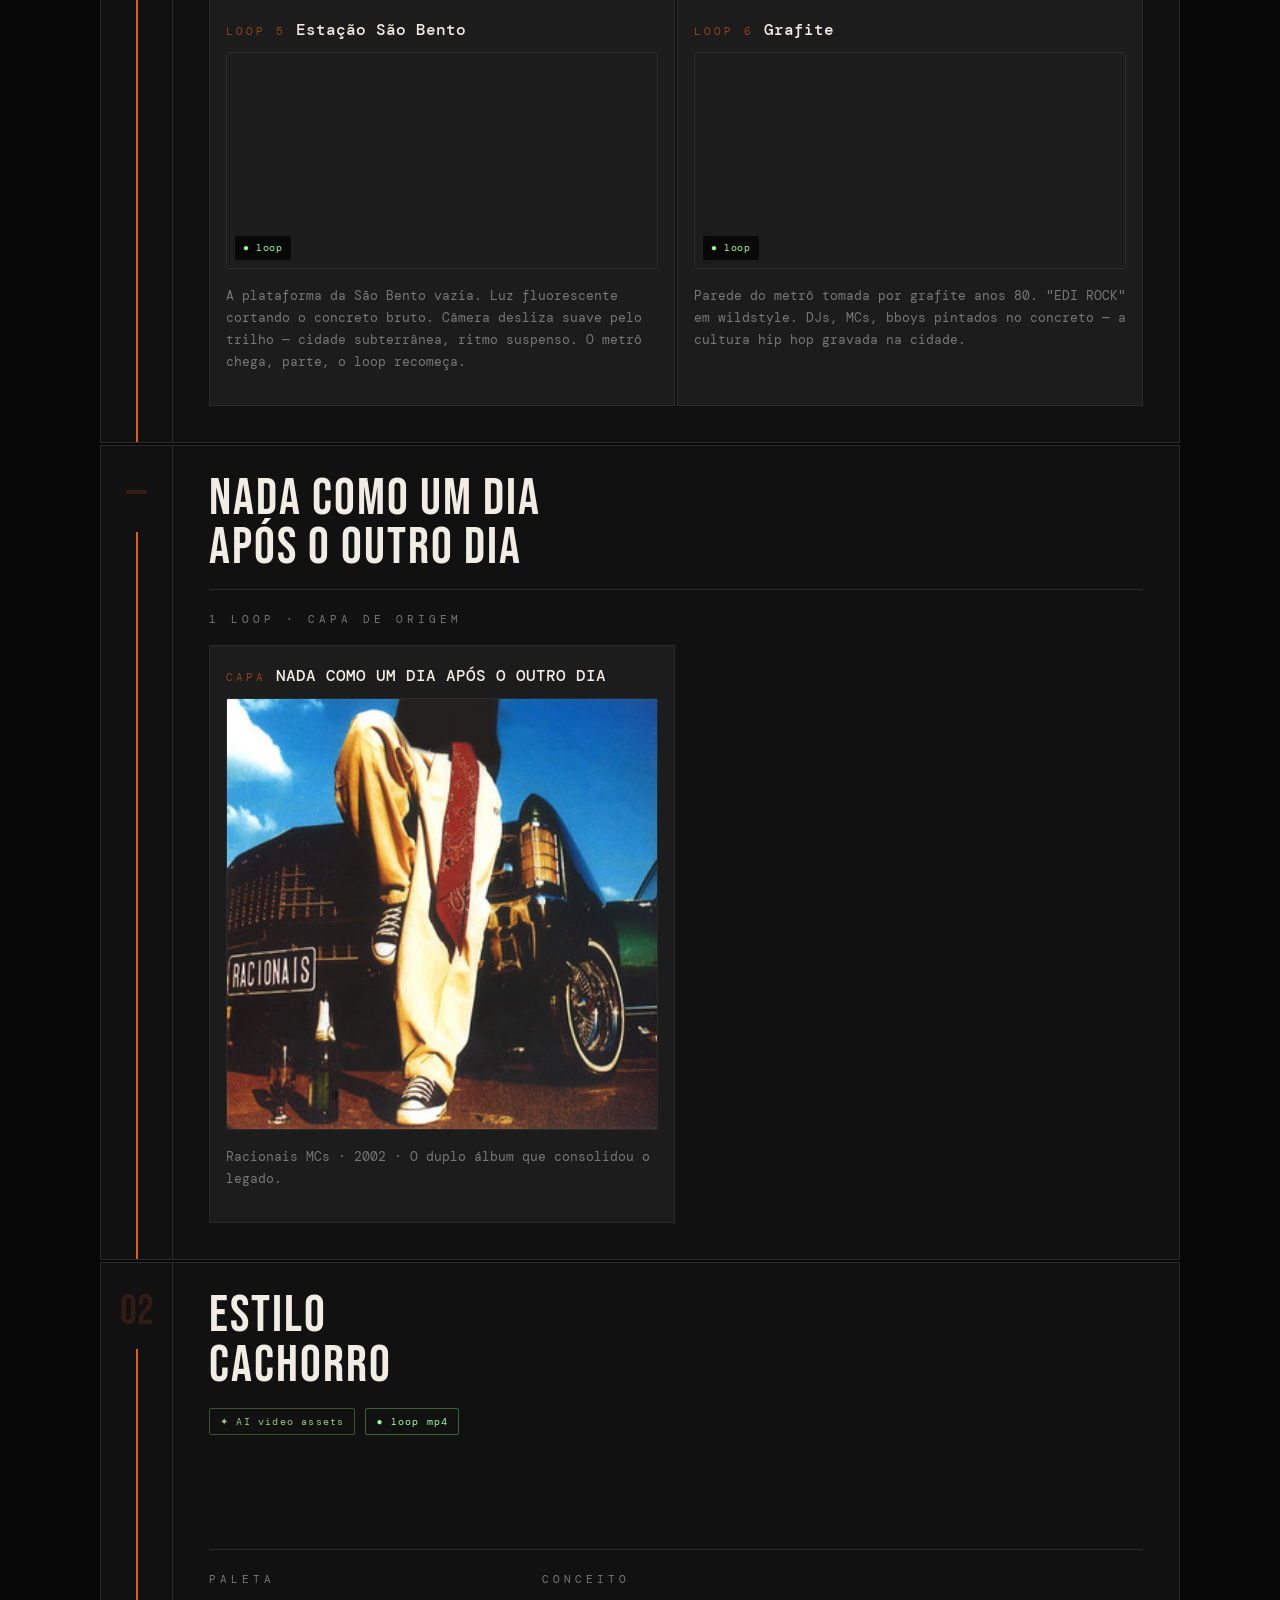
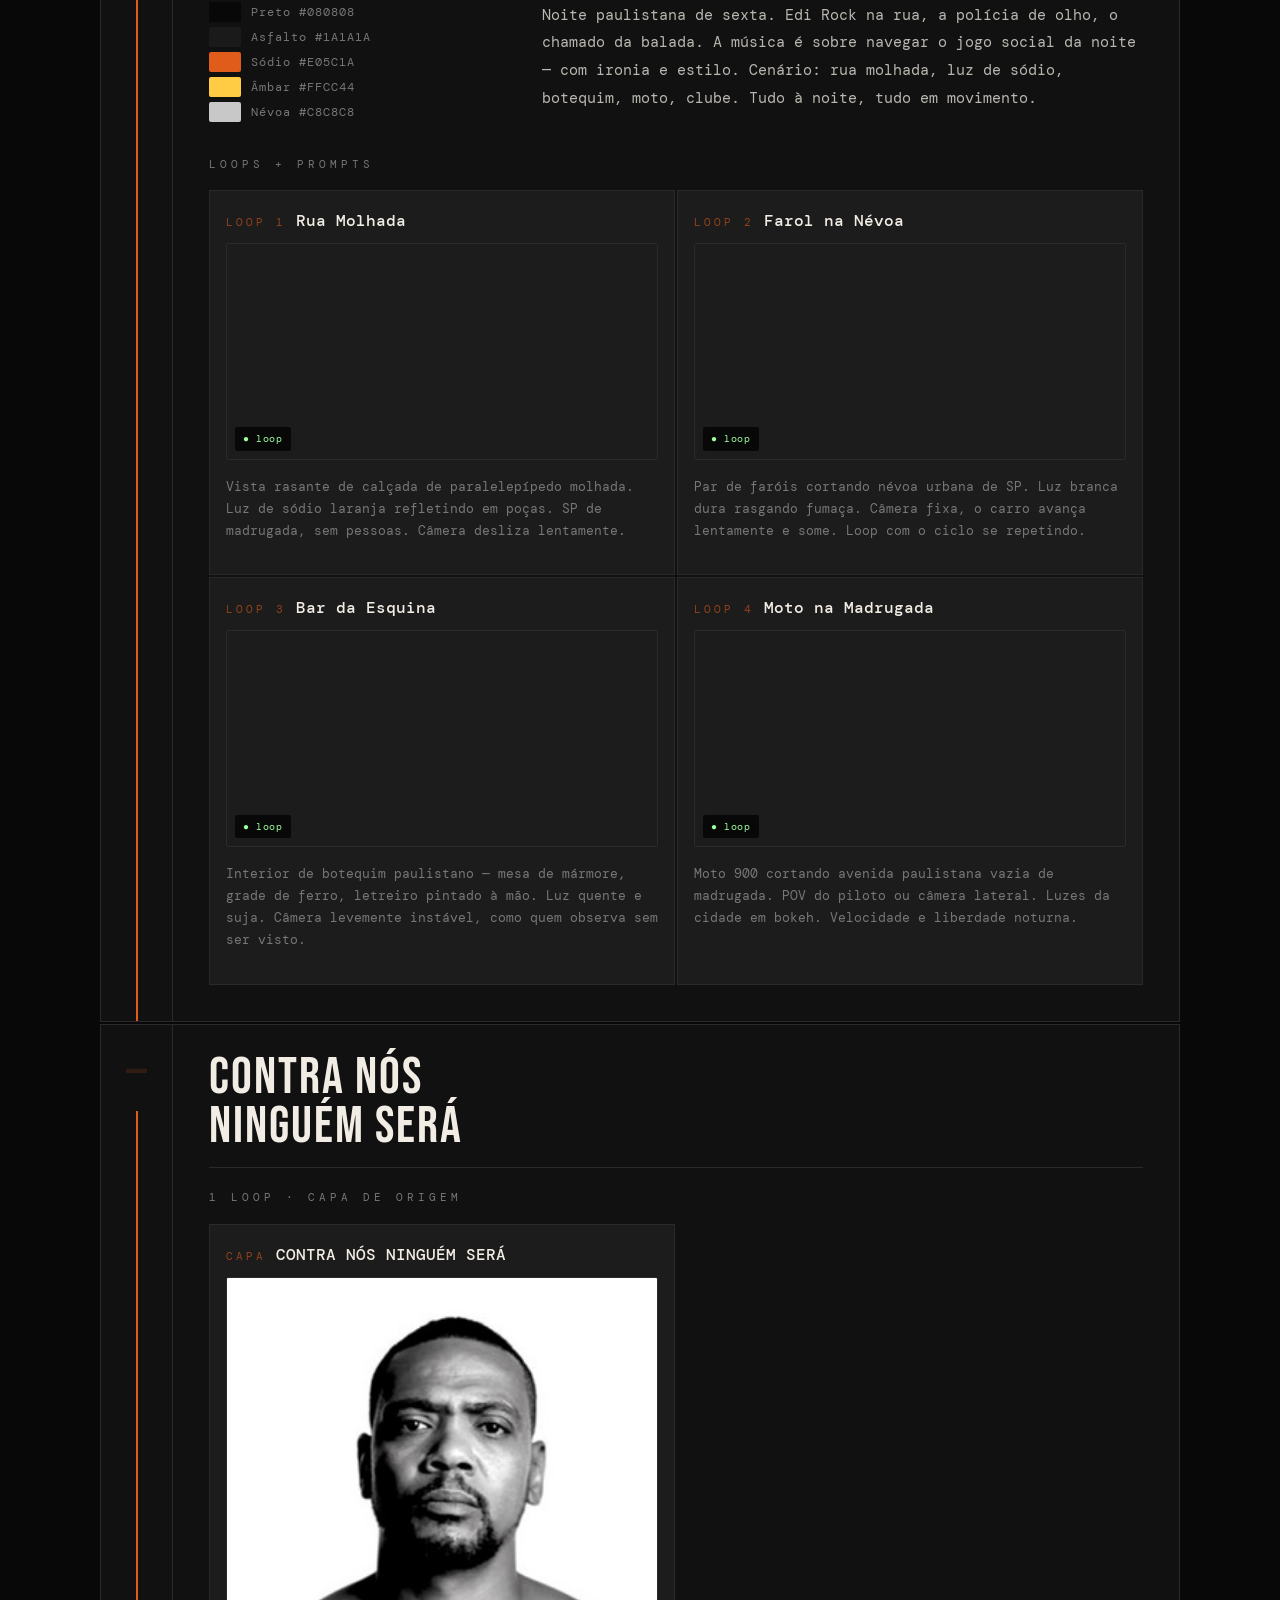
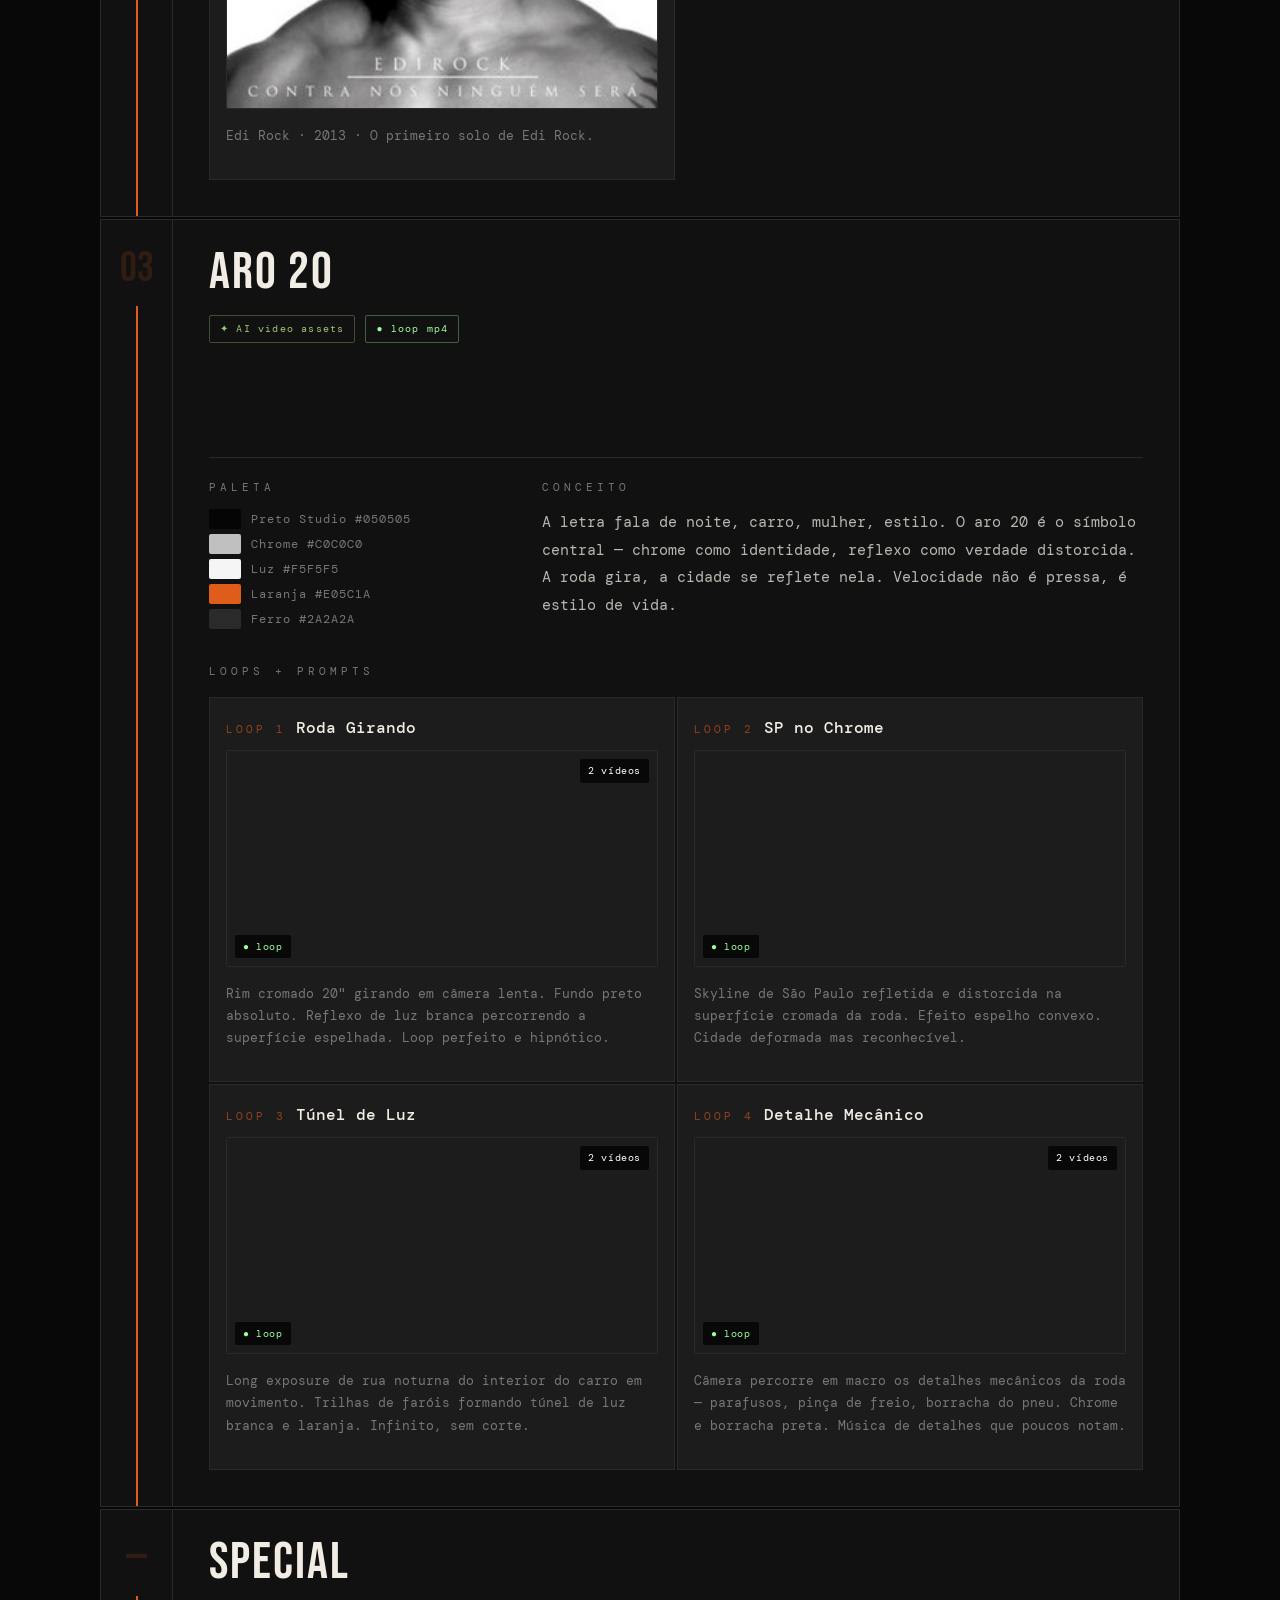
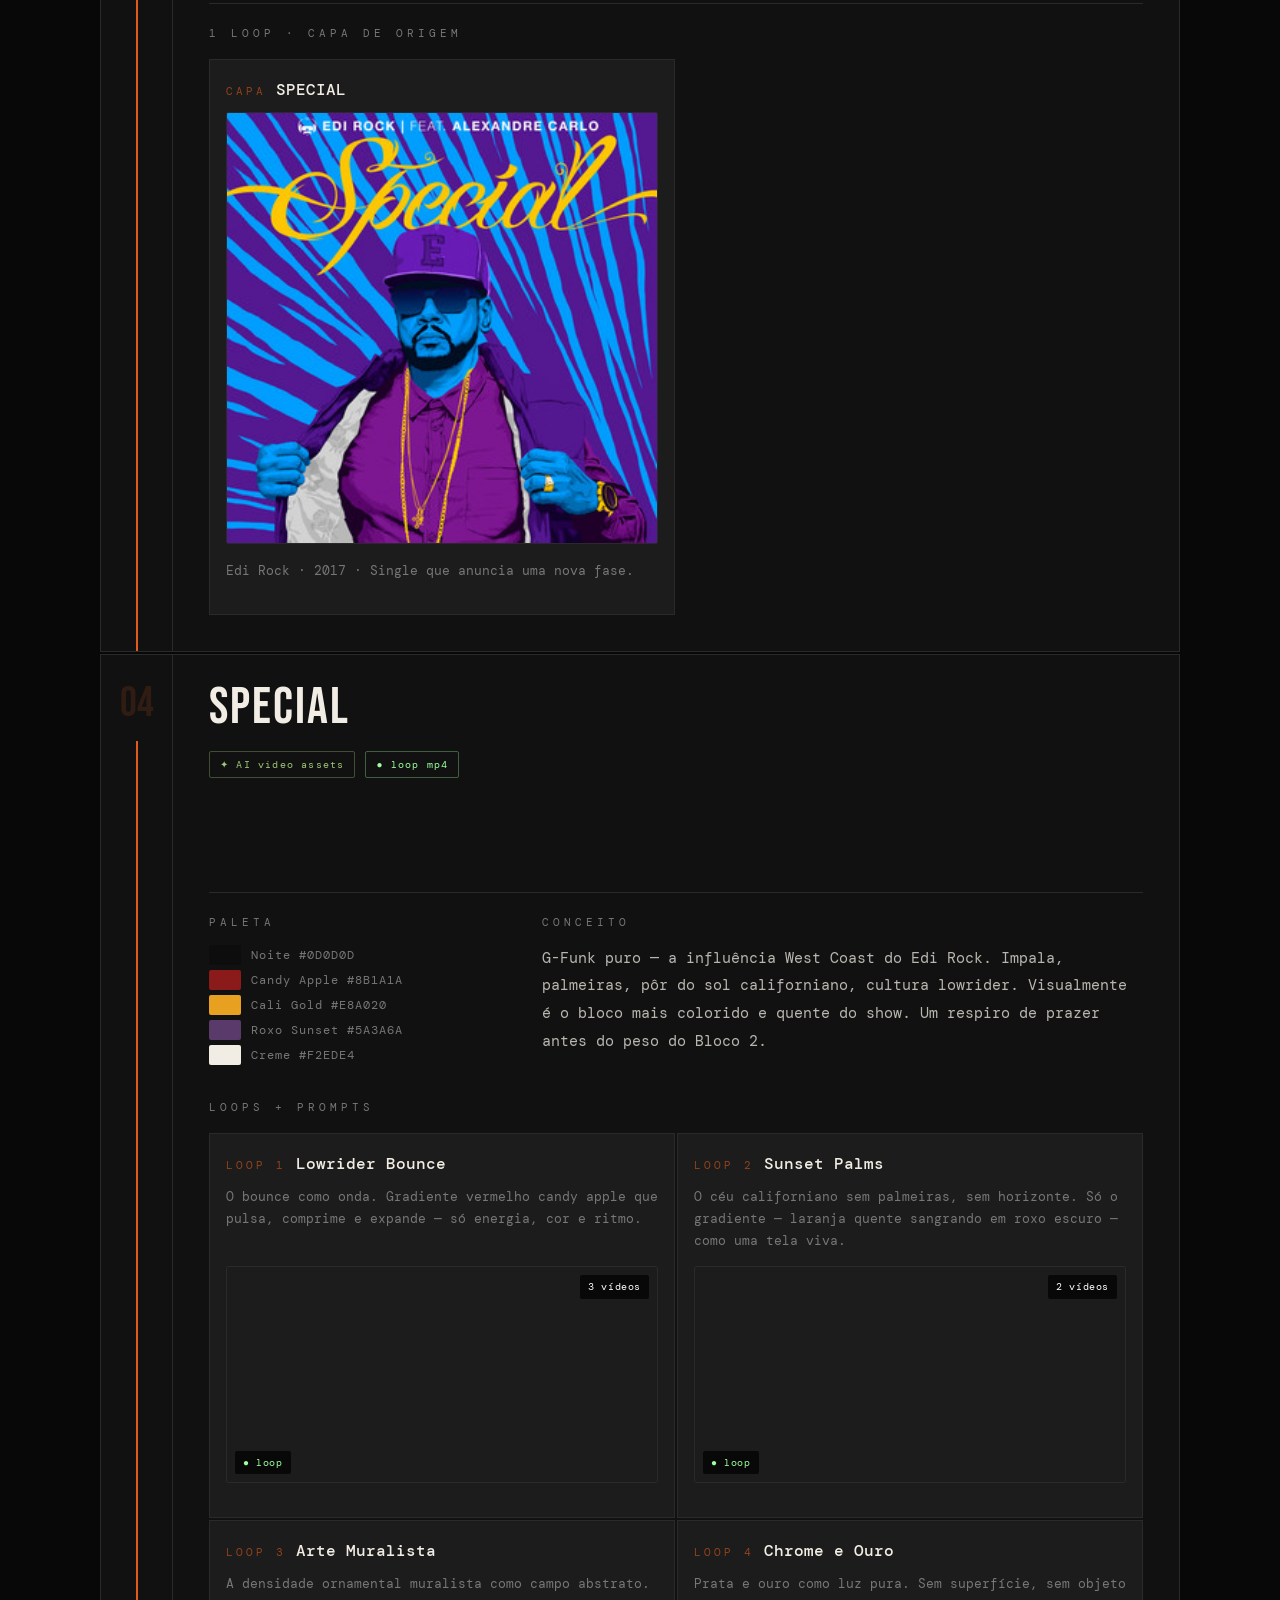
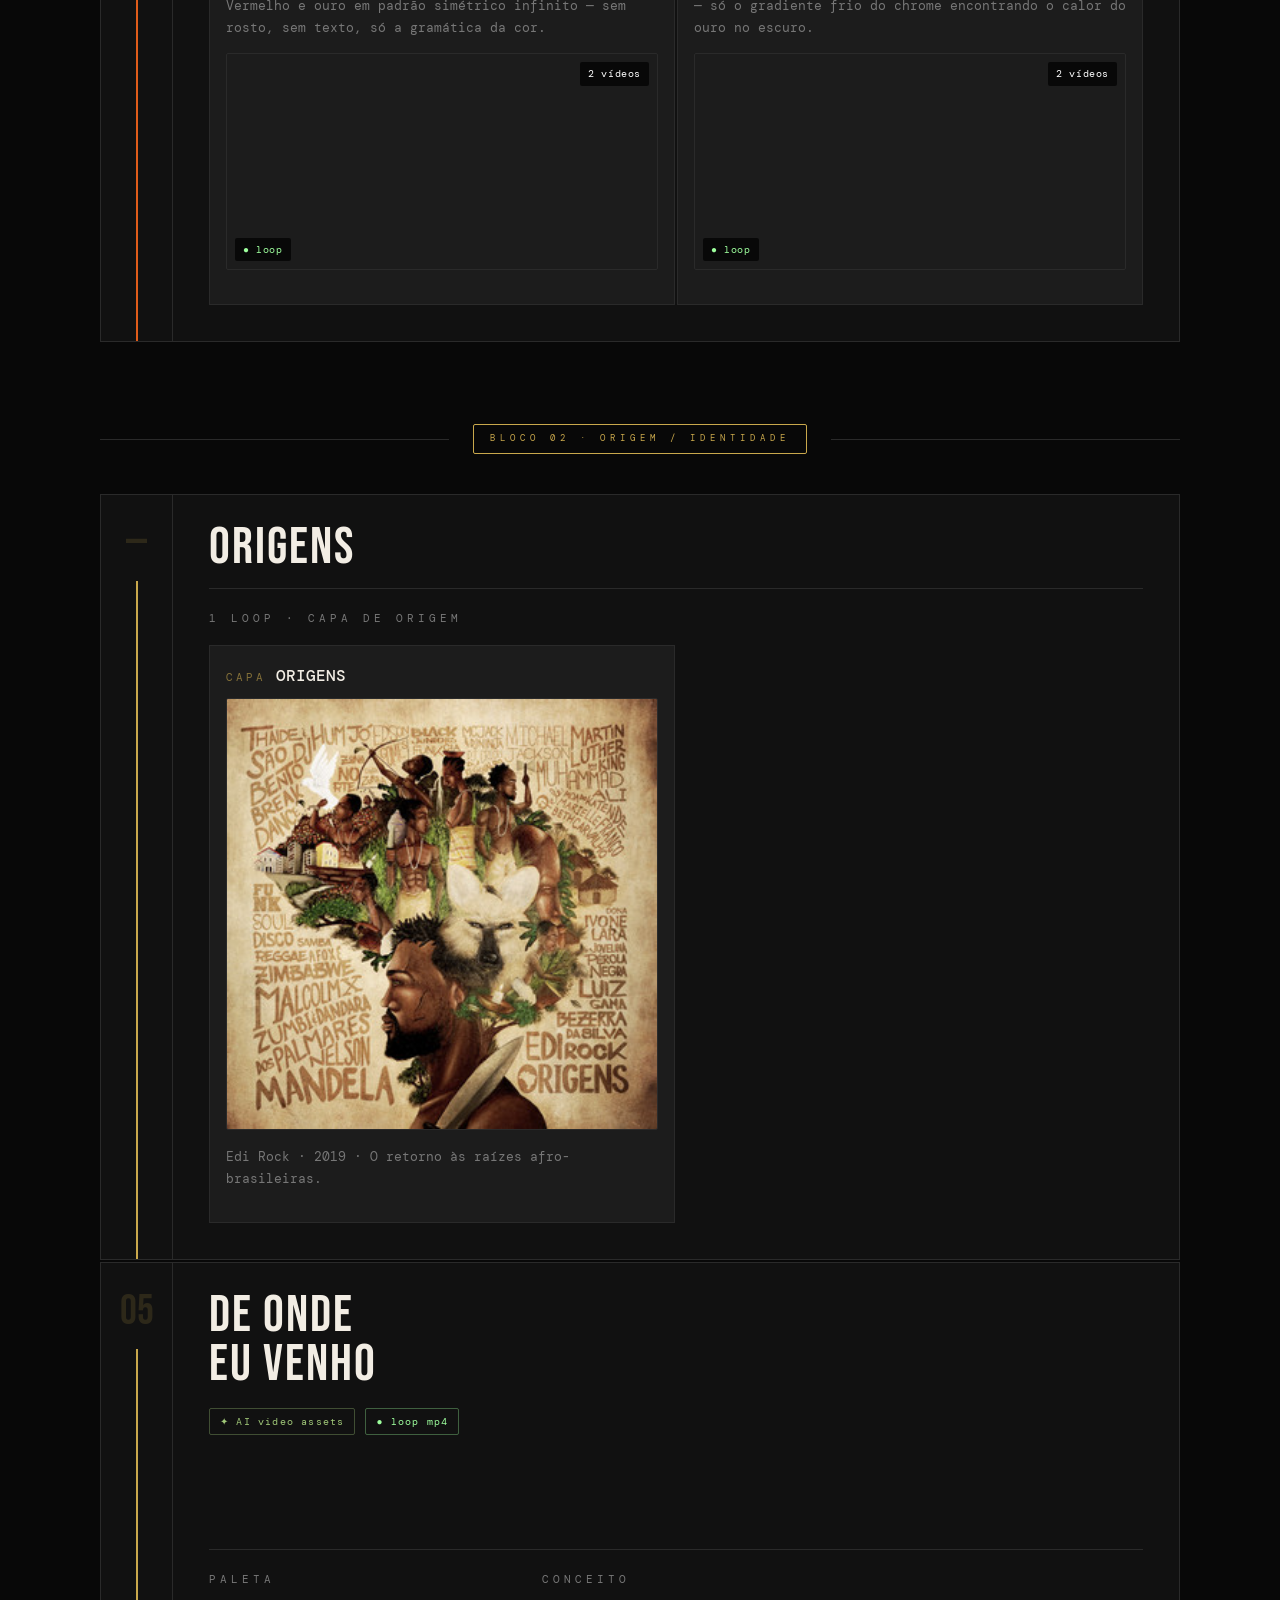
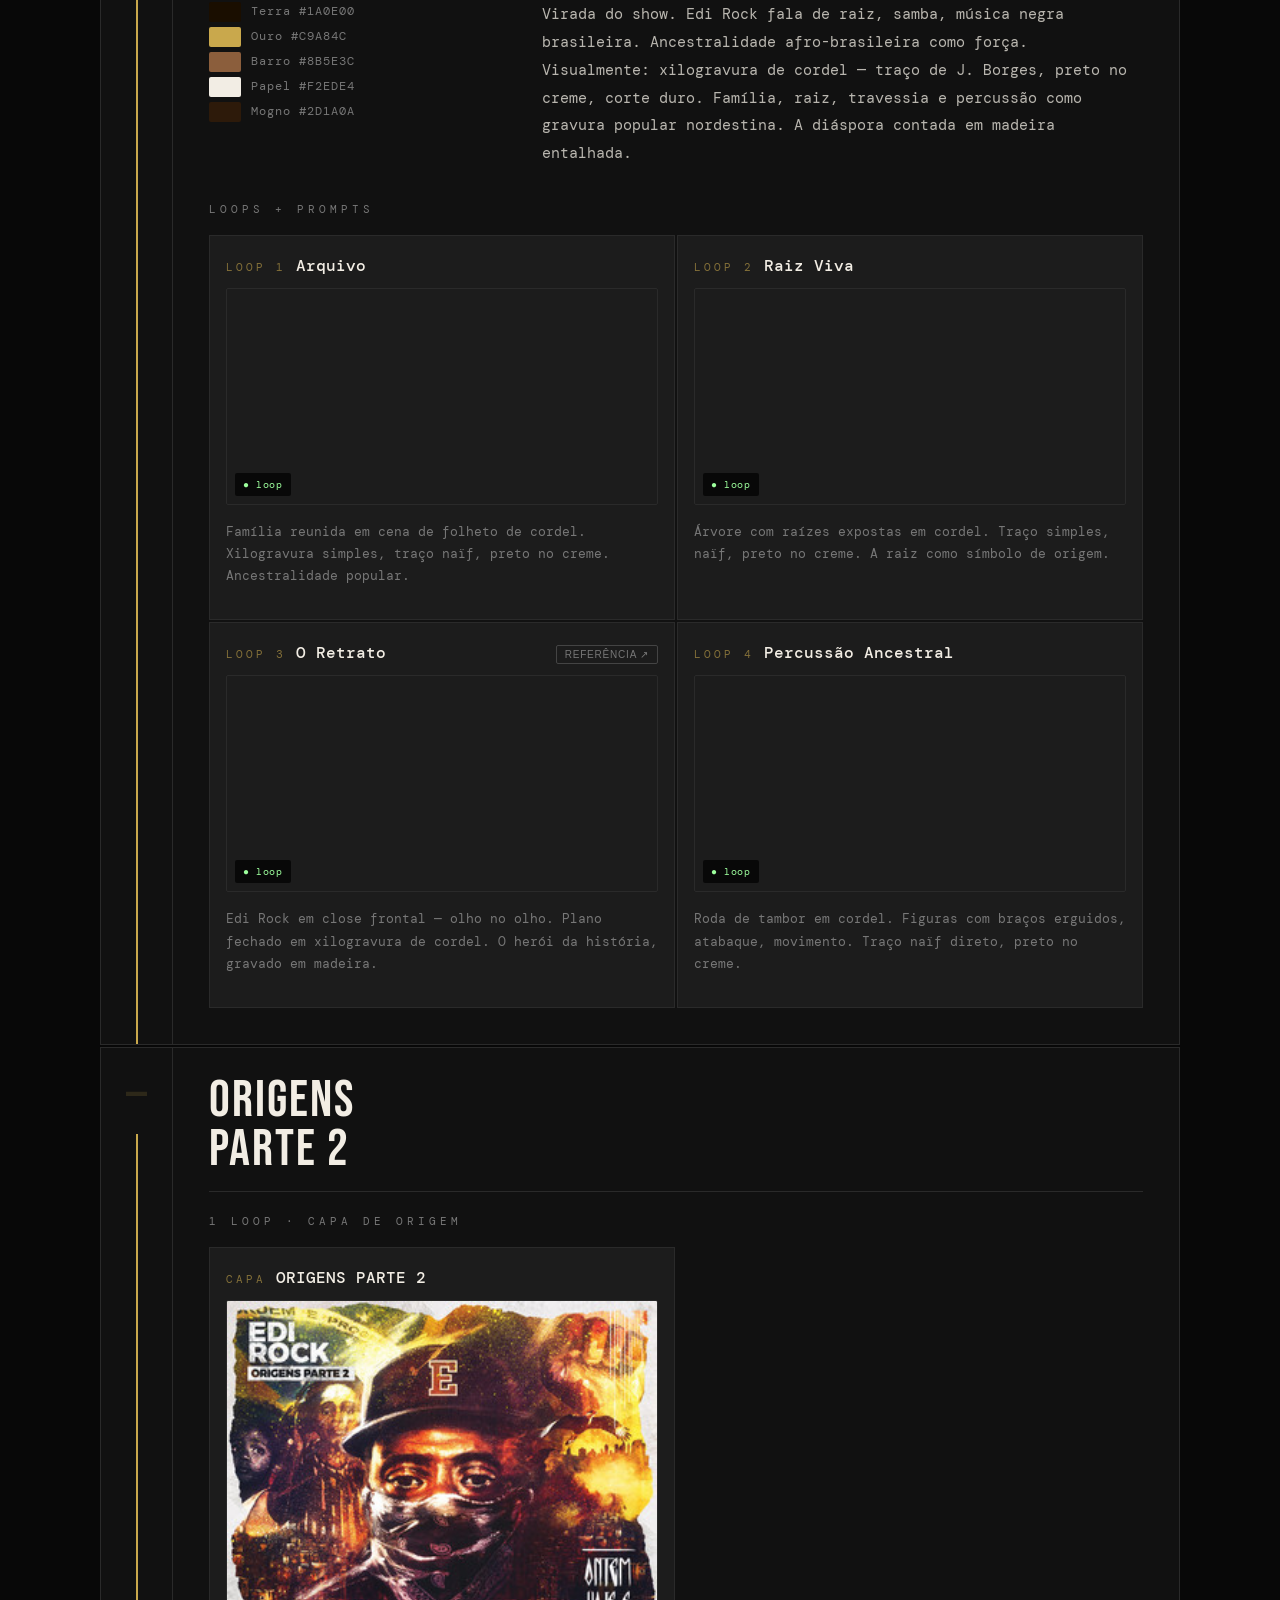
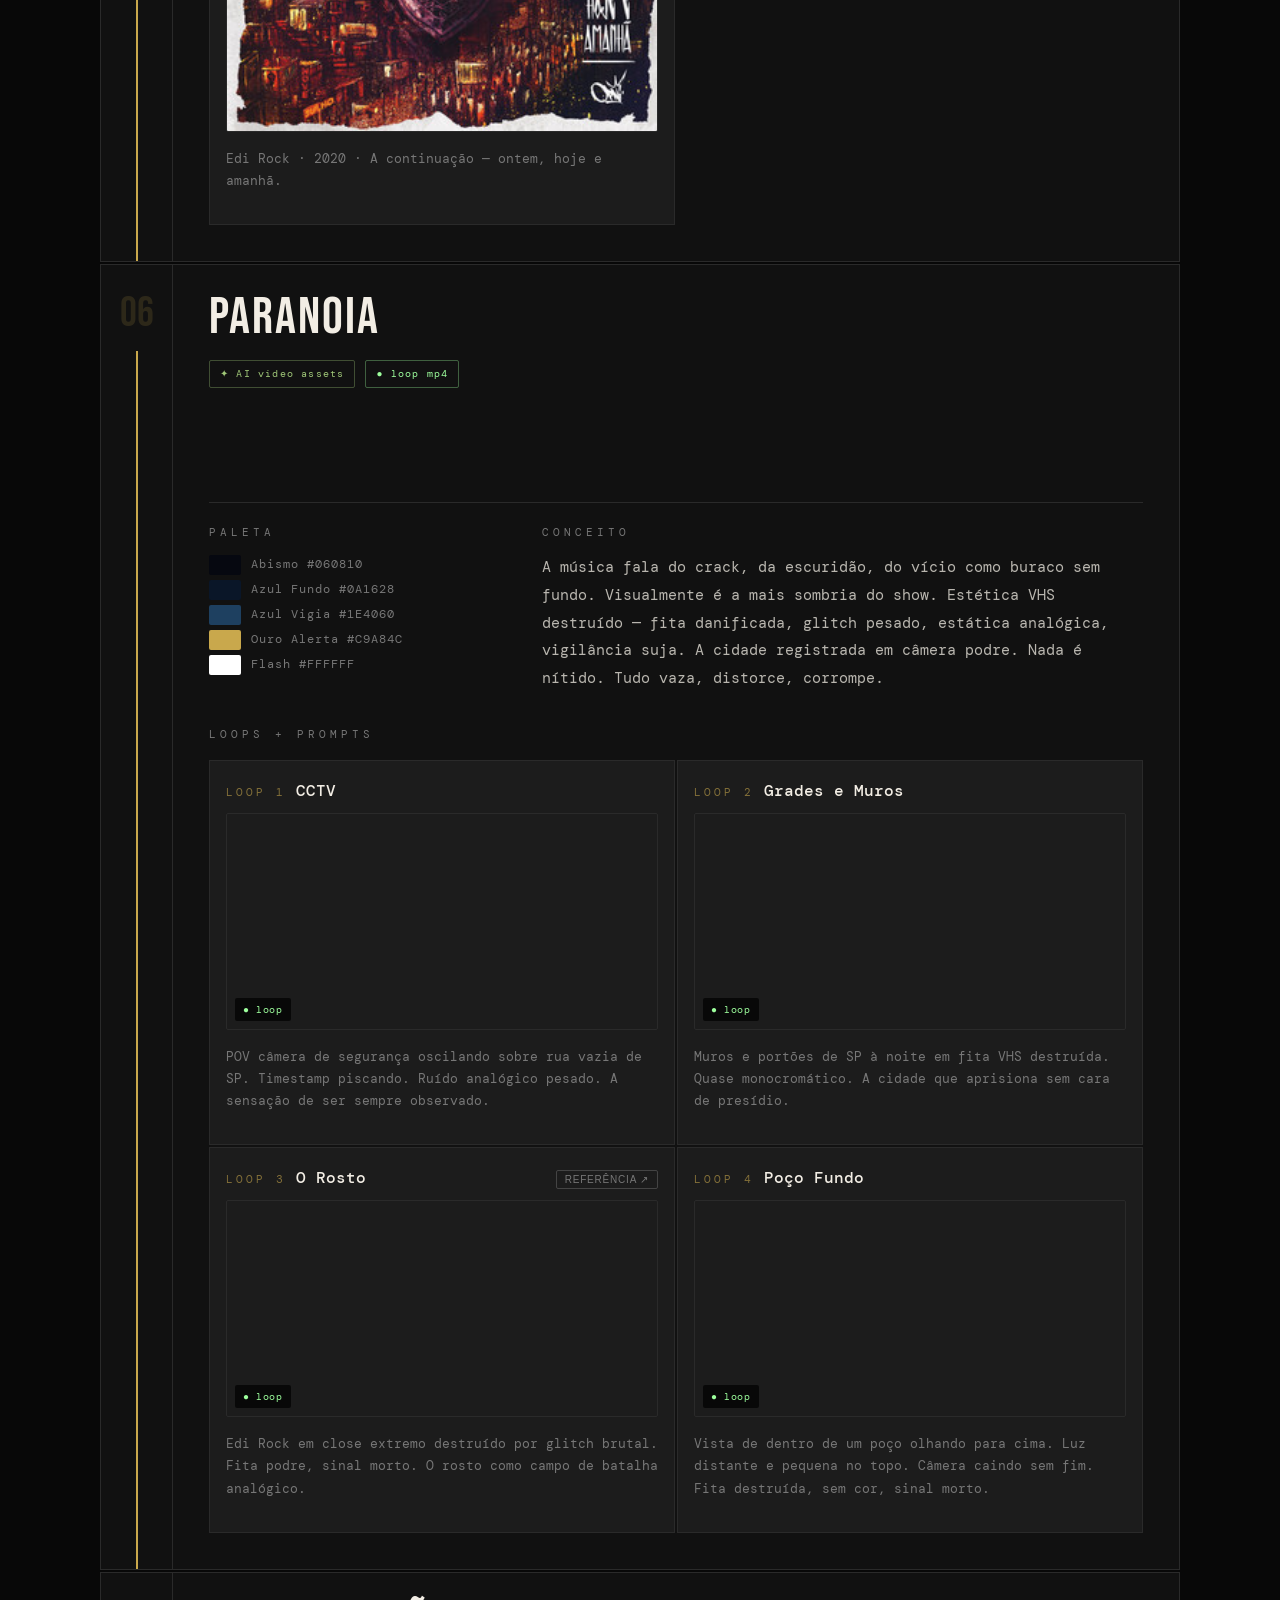
==== commit 5550443b: "Rename imagens → assets + M04 Special completo + video-loop-splitter - Pasta imagens/ renomeada para" ====
--- a/index.html
+++ b/index.html
@@ -171,7 +171,7 @@
                 <span class="loop-name">SOBREVIVENDO NO INFERNO</span>
               </div>
               <div class="loop-preview" style="aspect-ratio:1/1;">
-                <img src="./imagens/capas/sobrevivendo.jpg" alt="SOBREVIVENDO" style="aspect-ratio:1/1;"/>
+                <img src="./assets/capas/sobrevivendo.jpg" alt="SOBREVIVENDO" style="aspect-ratio:1/1;"/>
               </div>
               <div class="loop-desc">Racionais MCs · 1997 · A origem. O álbum que mudou o rap nacional.</div>
               <div class="prompt-box" style="border-left-color:#a0c878;">
@@ -230,8 +230,8 @@
               <span class="loop-tag" style="color:var(--b1);">Loop 1</span>
               <span class="loop-name">Sample de Rádio</span>
             </div>
-                        <div class="loop-preview loop-has-video" onclick="openVideoModal('./imagens/m01/loops/m01_boombox-de-luz_l1_boombox_seamless.mp4')">
-              <video src="./imagens/m01/loops/m01_boombox-de-luz_l1_boombox_seamless.mp4" autoplay loop muted playsinline></video>
+                        <div class="loop-preview loop-has-video" onclick="openVideoModal('./assets/m01/loops/m01_boombox-de-luz_l1_boombox_seamless.mp4')">
+              <video src="./assets/m01/loops/m01_boombox-de-luz_l1_boombox_seamless.mp4" autoplay loop muted playsinline></video>
               <div class="loop-play-btn">▶</div>
               <div class="seamless-badge">● loop</div>
             </div>
@@ -257,8 +257,8 @@
               <span class="loop-tag" style="color:var(--b1);">Loop 2</span>
               <span class="loop-name">Concreto Vivo</span>
             </div>
-                        <div class="loop-preview loop-has-video" onclick="openVideoModal('./imagens/m01/loops/m01_boombox-de-luz_l2_concreto_seamless.mp4')">
-              <video src="./imagens/m01/loops/m01_boombox-de-luz_l2_concreto_seamless.mp4" autoplay loop muted playsinline></video>
+                        <div class="loop-preview loop-has-video" onclick="openVideoModal('./assets/m01/loops/m01_boombox-de-luz_l2_concreto_seamless.mp4')">
+              <video src="./assets/m01/loops/m01_boombox-de-luz_l2_concreto_seamless.mp4" autoplay loop muted playsinline></video>
               <div class="loop-play-btn">▶</div>
               <div class="seamless-badge">● loop</div>
             </div>
@@ -284,8 +284,8 @@
               <span class="loop-tag" style="color:var(--b1);">Loop 3</span>
               <span class="loop-name">Escadaria Infinita</span>
             </div>
-                        <div class="loop-preview loop-has-video" onclick="openVideoModal('./imagens/m01/loops/m01_boombox-de-luz_l3_escadaria_seamless.mp4')">
-              <video src="./imagens/m01/loops/m01_boombox-de-luz_l3_escadaria_seamless.mp4" autoplay loop muted playsinline></video>
+                        <div class="loop-preview loop-has-video" onclick="openVideoModal('./assets/m01/loops/m01_boombox-de-luz_l3_escadaria_seamless.mp4')">
+              <video src="./assets/m01/loops/m01_boombox-de-luz_l3_escadaria_seamless.mp4" autoplay loop muted playsinline></video>
               <div class="loop-play-btn">▶</div>
               <div class="seamless-badge">● loop</div>
             </div>
@@ -311,8 +311,8 @@
               <span class="loop-tag" style="color:var(--b1);">Loop 4</span>
               <span class="loop-name">Praça Dobrada</span>
             </div>
-                        <div class="loop-preview loop-has-video" onclick="openVideoModal('./imagens/m01/loops/m01_boombox-de-luz_l4_praca_seamless.mp4')">
-              <video src="./imagens/m01/loops/m01_boombox-de-luz_l4_praca_seamless.mp4" autoplay loop muted playsinline></video>
+                        <div class="loop-preview loop-has-video" onclick="openVideoModal('./assets/m01/loops/m01_boombox-de-luz_l4_praca_seamless.mp4')">
+              <video src="./assets/m01/loops/m01_boombox-de-luz_l4_praca_seamless.mp4" autoplay loop muted playsinline></video>
               <div class="loop-play-btn">▶</div>
               <div class="seamless-badge">● loop</div>
             </div>
@@ -338,8 +338,8 @@
               <span class="loop-tag" style="color:var(--b1);">Loop 5</span>
               <span class="loop-name">Estação São Bento</span>
             </div>
-            <div class="loop-preview loop-has-video" onclick="openVideoModal('./imagens/m01/loops/m01_boombox-de-luz_l5_sao-bento_seamless.mp4')">
-              <video src="./imagens/m01/loops/m01_boombox-de-luz_l5_sao-bento_seamless.mp4" autoplay loop muted playsinline></video>
+            <div class="loop-preview loop-has-video" onclick="openVideoModal('./assets/m01/loops/m01_boombox-de-luz_l5_sao-bento_seamless.mp4')">
+              <video src="./assets/m01/loops/m01_boombox-de-luz_l5_sao-bento_seamless.mp4" autoplay loop muted playsinline></video>
               <div class="loop-play-btn">▶</div>
               <div class="seamless-badge">● loop</div>
             </div>
@@ -365,8 +365,8 @@
               <span class="loop-tag" style="color:var(--b1);">Loop 6</span>
               <span class="loop-name">Grafite</span>
             </div>
-            <div class="loop-preview loop-has-video" onclick="openVideoModal('./imagens/m01/loops/m01_boombox-de-luz_l6_grafite_seamless.mp4')">
-              <video src="./imagens/m01/loops/m01_boombox-de-luz_l6_grafite_seamless.mp4" autoplay loop muted playsinline></video>
+            <div class="loop-preview loop-has-video" onclick="openVideoModal('./assets/m01/loops/m01_boombox-de-luz_l6_grafite_seamless.mp4')">
+              <video src="./assets/m01/loops/m01_boombox-de-luz_l6_grafite_seamless.mp4" autoplay loop muted playsinline></video>
               <div class="loop-play-btn">▶</div>
               <div class="seamless-badge">● loop</div>
             </div>
@@ -413,7 +413,7 @@
                 <span class="loop-name">NADA COMO UM DIA APÓS O OUTRO DIA</span>
               </div>
               <div class="loop-preview" style="aspect-ratio:1/1;">
-                <img src="./imagens/capas/nada-como.jpg" alt="NADA COMO UM DIA" style="aspect-ratio:1/1;"/>
+                <img src="./assets/capas/nada-como.jpg" alt="NADA COMO UM DIA" style="aspect-ratio:1/1;"/>
               </div>
               <div class="loop-desc">Racionais MCs · 2002 · O duplo álbum que consolidou o legado.</div>
               <div class="prompt-box" style="border-left-color:#a0c878;">
@@ -464,9 +464,9 @@
           <div class="loops-grid">
           <div class="loop-item">
             <div class="loop-header"><span class="loop-tag" style="color:var(--b1);">Loop 1</span><span class="loop-name">Rua Molhada</span></div>
-            <div class="loop-preview loop-has-video loop-has-seamless" onclick="openVideoModal('./imagens/m02/loops/m02_estilo-cachorro_l1_rua-molhada_seamless.mp4')">
-              <video src="./imagens/m02/loops/m02_estilo-cachorro_l1_rua-molhada_seamless.mp4" autoplay loop muted playsinline></video>
-              <div class="play-overlay">▶</div>
+            <div class="loop-preview loop-has-video loop-has-seamless" onclick="openVideoModal('./assets/m02/loops/m02_estilo-cachorro_l1_rua-molhada_seamless.mp4')">
+              <video src="./assets/m02/loops/m02_estilo-cachorro_l1_rua-molhada_seamless.mp4" autoplay loop muted playsinline></video>
+              
               <div class="seamless-badge">● loop</div>
             </div>
 <div class="loop-desc">Vista rasante de calçada de paralelepípedo molhada. Luz de sódio laranja refletindo em poças. SP de madrugada, sem pessoas. Câmera desliza lentamente.</div>
@@ -483,9 +483,9 @@
           </div>
           <div class="loop-item">
             <div class="loop-header"><span class="loop-tag" style="color:var(--b1);">Loop 2</span><span class="loop-name">Farol na Névoa</span></div>
-            <div class="loop-preview loop-has-video loop-has-seamless" onclick="openVideoModal('./imagens/m02/loops/m02_estilo-cachorro_l2_farol_seamless.mp4')">
-              <video src="./imagens/m02/loops/m02_estilo-cachorro_l2_farol_seamless.mp4" autoplay loop muted playsinline></video>
-              <div class="play-overlay">▶</div>
+            <div class="loop-preview loop-has-video loop-has-seamless" onclick="openVideoModal('./assets/m02/loops/m02_estilo-cachorro_l2_farol_seamless.mp4')">
+              <video src="./assets/m02/loops/m02_estilo-cachorro_l2_farol_seamless.mp4" autoplay loop muted playsinline></video>
+              
               <div class="seamless-badge">● loop</div>
             </div>
 <div class="loop-desc">Par de faróis cortando névoa urbana de SP. Luz branca dura rasgando fumaça. Câmera fixa, o carro avança lentamente e some. Loop com o ciclo se repetindo.</div>
@@ -502,9 +502,9 @@
           </div>
           <div class="loop-item">
             <div class="loop-header"><span class="loop-tag" style="color:var(--b1);">Loop 3</span><span class="loop-name">Bar da Esquina</span></div>
-            <div class="loop-preview loop-has-video loop-has-seamless" onclick="openVideoModal('./imagens/m02/loops/m02_estilo-cachorro_l3_bar_seamless.mp4')">
-              <video src="./imagens/m02/loops/m02_estilo-cachorro_l3_bar_seamless.mp4" autoplay loop muted playsinline></video>
-              <div class="play-overlay">▶</div>
+            <div class="loop-preview loop-has-video loop-has-seamless" onclick="openVideoModal('./assets/m02/loops/m02_estilo-cachorro_l3_bar_seamless.mp4')">
+              <video src="./assets/m02/loops/m02_estilo-cachorro_l3_bar_seamless.mp4" autoplay loop muted playsinline></video>
+              
               <div class="seamless-badge">● loop</div>
             </div>
 <div class="loop-desc">Interior de botequim paulistano — mesa de mármore, grade de ferro, letreiro pintado à mão. Luz quente e suja. Câmera levemente instável, como quem observa sem ser visto.</div>
@@ -521,9 +521,9 @@
           </div>
           <div class="loop-item">
             <div class="loop-header"><span class="loop-tag" style="color:var(--b1);">Loop 4</span><span class="loop-name">Moto na Madrugada</span></div>
-            <div class="loop-preview loop-has-video loop-has-seamless" onclick="openVideoModal('./imagens/m02/loops/m02_estilo-cachorro_l4_moto_seamless.mp4')">
-              <video src="./imagens/m02/loops/m02_estilo-cachorro_l4_moto_seamless.mp4" autoplay loop muted playsinline></video>
-              <div class="play-overlay">▶</div>
+            <div class="loop-preview loop-has-video loop-has-seamless" onclick="openVideoModal('./assets/m02/loops/m02_estilo-cachorro_l4_moto_seamless.mp4')">
+              <video src="./assets/m02/loops/m02_estilo-cachorro_l4_moto_seamless.mp4" autoplay loop muted playsinline></video>
+              
               <div class="seamless-badge">● loop</div>
             </div>
 <div class="loop-desc">Moto 900 cortando avenida paulistana vazia de madrugada. POV do piloto ou câmera lateral. Luzes da cidade em bokeh. Velocidade e liberdade noturna.</div>
@@ -562,7 +562,7 @@
                 <span class="loop-name">CONTRA NÓS NINGUÉM SERÁ</span>
               </div>
               <div class="loop-preview" style="aspect-ratio:1/1;">
-                <img src="./imagens/capas/contra-nos.jpg" alt="CONTRA NÓS" style="aspect-ratio:1/1;"/>
+                <img src="./assets/capas/contra-nos.jpg" alt="CONTRA NÓS" style="aspect-ratio:1/1;"/>
               </div>
               <div class="loop-desc">Edi Rock · 2013 · O primeiro solo de Edi Rock.</div>
               <div class="prompt-box" style="border-left-color:#a0c878;">
@@ -614,9 +614,9 @@
           <div class="loop-item">
             <div class="loop-header"><span class="loop-tag" style="color:var(--b1);">Loop 1</span><span class="loop-name">Roda Girando</span></div>
             <div class="loop-preview loop-has-video loop-multi-video"
-                 data-videos='["./imagens/m03/loops/m03_aro-20_l1_roda_v1_seamless.mp4","./imagens/m03/loops/m03_aro-20_l1_roda_v2_seamless.mp4"]'
+                 data-videos='["./assets/m03/loops/m03_aro-20_l1_roda_v1_seamless.mp4","./assets/m03/loops/m03_aro-20_l1_roda_v2_seamless.mp4"]'
                  onclick="openCurrentVideo(this)">
-              <video src="./imagens/m03/loops/m03_aro-20_l1_roda_v1_seamless.mp4" autoplay loop muted playsinline></video>
+              <video src="./assets/m03/loops/m03_aro-20_l1_roda_v1_seamless.mp4" autoplay loop muted playsinline></video>
               <div class="loop-play-btn">▶</div>
               <div class="video-badge">2 vídeos</div>
               <div class="seamless-badge">● loop</div>
@@ -635,8 +635,8 @@
           </div>
           <div class="loop-item">
             <div class="loop-header"><span class="loop-tag" style="color:var(--b1);">Loop 2</span><span class="loop-name">SP no Chrome</span></div>
-            <div class="loop-preview loop-has-video" onclick="openVideoModal('./imagens/m03/loops/m03_aro-20_l2_sp-chrome_seamless.mp4')">
-              <video src="./imagens/m03/loops/m03_aro-20_l2_sp-chrome_seamless.mp4" autoplay loop muted playsinline></video>
+            <div class="loop-preview loop-has-video" onclick="openVideoModal('./assets/m03/loops/m03_aro-20_l2_sp-chrome_seamless.mp4')">
+              <video src="./assets/m03/loops/m03_aro-20_l2_sp-chrome_seamless.mp4" autoplay loop muted playsinline></video>
               <div class="loop-play-btn">▶</div>
               <div class="seamless-badge">● loop</div>
             </div>
@@ -655,9 +655,9 @@
           <div class="loop-item">
             <div class="loop-header"><span class="loop-tag" style="color:var(--b1);">Loop 3</span><span class="loop-name">Túnel de Luz</span></div>
             <div class="loop-preview loop-has-video loop-multi-video"
-                 data-videos='["./imagens/m03/loops/m03_aro-20_l3_tunel_v1_seamless.mp4","./imagens/m03/loops/m03_aro-20_l3_tunel_v2_seamless.mp4"]'
+                 data-videos='["./assets/m03/loops/m03_aro-20_l3_tunel_v1_seamless.mp4","./assets/m03/loops/m03_aro-20_l3_tunel_v2_seamless.mp4"]'
                  onclick="openCurrentVideo(this)">
-              <video src="./imagens/m03/loops/m03_aro-20_l3_tunel_v1_seamless.mp4" autoplay loop muted playsinline></video>
+              <video src="./assets/m03/loops/m03_aro-20_l3_tunel_v1_seamless.mp4" autoplay loop muted playsinline></video>
               <div class="loop-play-btn">▶</div>
               <div class="video-badge">2 vídeos</div>
               <div class="seamless-badge">● loop</div>
@@ -677,9 +677,9 @@
           <div class="loop-item">
             <div class="loop-header"><span class="loop-tag" style="color:var(--b1);">Loop 4</span><span class="loop-name">Detalhe Mecânico</span></div>
             <div class="loop-preview loop-has-video loop-multi-video"
-                 data-videos='["./imagens/m03/loops/m03_aro-20_l4_mograph_v1_seamless.mp4","./imagens/m03/loops/m03_aro-20_l4_mograph_v2_seamless.mp4"]'
+                 data-videos='["./assets/m03/loops/m03_aro-20_l4_mograph_v1_seamless.mp4","./assets/m03/loops/m03_aro-20_l4_mograph_v2_seamless.mp4"]'
                  onclick="openCurrentVideo(this)">
-              <video src="./imagens/m03/loops/m03_aro-20_l4_mograph_v1_seamless.mp4" autoplay loop muted playsinline></video>
+              <video src="./assets/m03/loops/m03_aro-20_l4_mograph_v1_seamless.mp4" autoplay loop muted playsinline></video>
               <div class="loop-play-btn">▶</div>
               <div class="video-badge">2 vídeos</div>
               <div class="seamless-badge">● loop</div>
@@ -720,7 +720,7 @@
                 <span class="loop-name">SPECIAL </span>
               </div>
               <div class="loop-preview" style="aspect-ratio:1/1;">
-                <img src="./imagens/capas/special.jpg" alt="SPECIAL" style="aspect-ratio:1/1;"/>
+                <img src="./assets/capas/special.jpg" alt="SPECIAL" style="aspect-ratio:1/1;"/>
               </div>
               <div class="loop-desc">Edi Rock · 2017 · Single que anuncia uma nova fase.</div>
               <div class="prompt-box" style="border-left-color:#a0c878;">
@@ -748,6 +748,8 @@
     </div>
     <div class="musica-main">
       <div class="musica-nome">SPECIAL</div>
+      <div class="ai-kit-badge">✦ AI video assets</div>
+      <div class="ai-kit-badge loop-mp4-badge">● loop mp4</div>
       <iframe class="spotify-player" src="https://open.spotify.com/embed/track/4qO17EAZDSj9tWBkGW8lOa?utm_source=generator&theme=0" height="80" frameborder="0" allow="autoplay; clipboard-write; encrypted-media; fullscreen; picture-in-picture" loading="lazy"></iframe>
       <div class="musica-body">
         <div>
@@ -770,8 +772,12 @@
           <div class="loop-item">
             <div class="loop-header"><span class="loop-tag" style="color:var(--b1);">Loop 1</span><span class="loop-name">Lowrider Bounce</span></div>
             <div class="loop-desc">O bounce como onda. Gradiente vermelho candy apple que pulsa, comprime e expande — só energia, cor e ritmo.</div>
-            <div class="loop-preview">
-              <img src="./imagens/m04/loop1-frame.png" alt="04 · Loop 1 · Lowrider Bounce" />
+            <div class="loop-preview loop-has-video loop-has-seamless loop-multi-video"
+                 data-videos='["./assets/m04/m04_special_l1_lowrider_v1.mp4","./assets/m04/m04_special_l1_lowrider_v2.mp4","./assets/m04/m04_special_l1_lowrider_v3.mp4"]'
+                 onclick="openCurrentVideo(this)">
+              <video src="./assets/m04/loops/m04_special_l1_lowrider_v1_seamless.mp4" autoplay loop muted playsinline></video>
+              <div class="seamless-badge">● loop</div>
+              <div class="video-badge">3 vídeos</div>
             </div>
             <div class="prompt-box" style="border-left-color:#a0c878;">
               <button class="prompt-copy" onclick="copyP(this)">copiar</button>
@@ -781,14 +787,18 @@
             <div class="prompt-box" style="border-left-color:#6a9fd8; margin-top:8px;">
               <button class="prompt-copy" onclick="copyP(this)">copiar</button>
               <span class="prompt-tool anim">Animação</span>
-              <span class="prompt-text">Abstract candy apple red gradient rhythmically pulsing and compressing like a wave, thin gold line oscillating through the color mass, seamless loop, pure color no objects --ar 16:9</span>
+              <span class="prompt-text">Abstract candy apple red gradient wave continuously moving toward camera in infinite zoom, color field expanding and bleeding into deep black at edges, thin gold line cutting through as horizon rushing closer, high gloss finish, seamless loop, pure color abstraction no objects</span>
             </div>
           </div>
           <div class="loop-item">
             <div class="loop-header"><span class="loop-tag" style="color:var(--b1);">Loop 2</span><span class="loop-name">Sunset Palms</span></div>
             <div class="loop-desc">O céu californiano sem palmeiras, sem horizonte. Só o gradiente — laranja quente sangrando em roxo escuro — como uma tela viva.</div>
-            <div class="loop-preview">
-              <img src="./imagens/m04/loop2-frame.png" alt="04 · Loop 2 · Sunset Palms" />
+            <div class="loop-preview loop-has-video loop-has-seamless loop-multi-video"
+                 data-videos='["./assets/m04/m04_special_l2_sunset_v1.mp4","./assets/m04/m04_special_l2_sunset_v2.mp4"]'
+                 onclick="openCurrentVideo(this)">
+              <video src="./assets/m04/loops/m04_special_l2_sunset_v1_seamless.mp4" autoplay loop muted playsinline></video>
+              <div class="seamless-badge">● loop</div>
+              <div class="video-badge">2 vídeos</div>
             </div>
             <div class="prompt-box" style="border-left-color:#a0c878;">
               <button class="prompt-copy" onclick="copyP(this)">copiar</button>
@@ -798,14 +808,18 @@
             <div class="prompt-box" style="border-left-color:#6a9fd8; margin-top:8px;">
               <button class="prompt-copy" onclick="copyP(this)">copiar</button>
               <span class="prompt-tool anim">Animação</span>
-              <span class="prompt-text">Abstract warm orange color field slowly bleeding into deep violet, the gradient breathing and shifting like a living atmosphere, no objects no silhouettes, seamless loop, Rothko-like luminous abstraction --ar 16:9</span>
+              <span class="prompt-text">Tall vertical shafts of amber light slowly rising from below through deep violet atmosphere, light beams continuously ascending, dust particles drifting upward through the beams, golden backlight bleeding into purple darkness at edges, seamless loop, pure light and atmosphere no objects no silhouettes</span>
             </div>
           </div>
           <div class="loop-item">
             <div class="loop-header"><span class="loop-tag" style="color:var(--b1);">Loop 3</span><span class="loop-name">Arte Muralista</span></div>
             <div class="loop-desc">A densidade ornamental muralista como campo abstrato. Vermelho e ouro em padrão simétrico infinito — sem rosto, sem texto, só a gramática da cor.</div>
-            <div class="loop-preview">
-              <img src="./imagens/m04/loop3-frame.png" alt="04 · Loop 3 · Mural" />
+            <div class="loop-preview loop-has-video loop-has-seamless loop-multi-video"
+                 data-videos='["./assets/m04/m04_special_l3_mural_v1.mp4","./assets/m04/m04_special_l3_mural_v2.mp4"]'
+                 onclick="openCurrentVideo(this)">
+              <video src="./assets/m04/loops/m04_special_l3_mural_v1_seamless.mp4" autoplay loop muted playsinline></video>
+              <div class="seamless-badge">● loop</div>
+              <div class="video-badge">2 vídeos</div>
             </div>
             <div class="prompt-box" style="border-left-color:#a0c878;">
               <button class="prompt-copy" onclick="copyP(this)">copiar</button>
@@ -815,14 +829,18 @@
             <div class="prompt-box" style="border-left-color:#6a9fd8; margin-top:8px;">
               <button class="prompt-copy" onclick="copyP(this)">copiar</button>
               <span class="prompt-tool anim">Animação</span>
-              <span class="prompt-text">Abstract crimson and gold gradient field slowly rotating and shifting in dense symmetrical rhythm, no objects no text, pure warm color abstraction, seamless loop --ar 16:9</span>
+              <span class="prompt-text">Abstract symmetrical crimson red and gold gradient pattern continuously expanding from center outward, dense ornamental layers breathing with depth and pressure, warm tonal richness pulsing in and out, seamless loop, pure color no objects no text</span>
             </div>
           </div>
           <div class="loop-item">
             <div class="loop-header"><span class="loop-tag" style="color:var(--b1);">Loop 4</span><span class="loop-name">Chrome e Ouro</span></div>
             <div class="loop-desc">Prata e ouro como luz pura. Sem superfície, sem objeto — só o gradiente frio do chrome encontrando o calor do ouro no escuro.</div>
-            <div class="loop-preview">
-              <img src="./imagens/m04/loop4-frame.png" alt="04 · Loop 4 · Chrome e Ouro" />
+            <div class="loop-preview loop-has-video loop-has-seamless loop-multi-video"
+                 data-videos='["./assets/m04/m04_special_l4_chrome_v1.mp4","./assets/m04/m04_special_l4_chrome_v2.mp4"]'
+                 onclick="openCurrentVideo(this)">
+              <video src="./assets/m04/loops/m04_special_l4_chrome_v1_seamless.mp4" autoplay loop muted playsinline></video>
+              <div class="seamless-badge">● loop</div>
+              <div class="video-badge">2 vídeos</div>
             </div>
             <div class="prompt-box" style="border-left-color:#a0c878;">
               <button class="prompt-copy" onclick="copyP(this)">copiar</button>
@@ -832,7 +850,7 @@
             <div class="prompt-box" style="border-left-color:#6a9fd8; margin-top:8px;">
               <button class="prompt-copy" onclick="copyP(this)">copiar</button>
               <span class="prompt-tool anim">Animação</span>
-              <span class="prompt-text">Abstract cold silver and warm gold gradient slowly shifting and breathing against deep black, no objects no surfaces, pure luminous color transition, seamless loop --ar 16:9</span>
+              <span class="prompt-text">Flowing ribbons of liquid chrome and molten gold continuously intertwining in deep black space, organic curved forms slowly twisting and catching light, silver and gold strands refracting in seamless loop, macro liquid metal aesthetic, high contrast, ultra cinematic</span>
             </div>
           </div>
           </div>
@@ -866,7 +884,7 @@
                 <span class="loop-name">ORIGENS </span>
               </div>
               <div class="loop-preview" style="aspect-ratio:1/1;">
-                <img src="./imagens/capas/origens.jpg" alt="ORIGENS" style="aspect-ratio:1/1;"/>
+                <img src="./assets/capas/origens.jpg" alt="ORIGENS" style="aspect-ratio:1/1;"/>
               </div>
               <div class="loop-desc">Edi Rock · 2019 · O retorno às raízes afro-brasileiras.</div>
               <div class="prompt-box" style="border-left-color:#a0c878;">
@@ -917,8 +935,8 @@
           <div class="loops-grid">
           <div class="loop-item">
             <div class="loop-header"><span class="loop-tag" style="color:var(--b2);">Loop 1</span><span class="loop-name">Arquivo</span></div>
-            <div class="loop-preview loop-has-video" onclick="openVideoModal('./imagens/m05/loops/m05_de-onde-eu-venho_l1_arquivo_seamless.mp4')">
-              <video src="./imagens/m05/loops/m05_de-onde-eu-venho_l1_arquivo_seamless.mp4" autoplay loop muted playsinline></video>
+            <div class="loop-preview loop-has-video" onclick="openVideoModal('./assets/m05/loops/m05_de-onde-eu-venho_l1_arquivo_seamless.mp4')">
+              <video src="./assets/m05/loops/m05_de-onde-eu-venho_l1_arquivo_seamless.mp4" autoplay loop muted playsinline></video>
               <div class="loop-play-btn">▶</div>
               <div class="seamless-badge">● loop</div>
             </div>
@@ -936,8 +954,8 @@
           </div>
           <div class="loop-item">
             <div class="loop-header"><span class="loop-tag" style="color:var(--b2);">Loop 2</span><span class="loop-name">Raiz Viva</span></div>
-            <div class="loop-preview loop-has-video" onclick="openVideoModal('./imagens/m05/loops/m05_de-onde-eu-venho_l2_raiz_seamless.mp4')">
-              <video src="./imagens/m05/loops/m05_de-onde-eu-venho_l2_raiz_seamless.mp4" autoplay loop muted playsinline></video>
+            <div class="loop-preview loop-has-video" onclick="openVideoModal('./assets/m05/loops/m05_de-onde-eu-venho_l2_raiz_seamless.mp4')">
+              <video src="./assets/m05/loops/m05_de-onde-eu-venho_l2_raiz_seamless.mp4" autoplay loop muted playsinline></video>
               <div class="loop-play-btn">▶</div>
               <div class="seamless-badge">● loop</div>
             </div>
@@ -955,13 +973,13 @@
           </div>
           <div class="loop-item">
             <div class="loop-header"><span class="loop-tag" style="color:var(--b2);">Loop 3</span><span class="loop-name">O Retrato</span><button class="asset-btn" onclick="openAsset(this)">referência ↗</button></div>
-            <div class="loop-preview loop-has-video" onclick="openVideoModal('./imagens/m05/loops/m05_de-onde-eu-venho_l3_retrato_seamless.mp4')">
-              <video src="./imagens/m05/loops/m05_de-onde-eu-venho_l3_retrato_seamless.mp4" autoplay loop muted playsinline></video>
+            <div class="loop-preview loop-has-video" onclick="openVideoModal('./assets/m05/loops/m05_de-onde-eu-venho_l3_retrato_seamless.mp4')">
+              <video src="./assets/m05/loops/m05_de-onde-eu-venho_l3_retrato_seamless.mp4" autoplay loop muted playsinline></video>
               <div class="loop-play-btn">▶</div>
               <div class="seamless-badge">● loop</div>
             </div>
             <div class="loop-desc">Edi Rock em close frontal — olho no olho. Plano fechado em xilogravura de cordel. O herói da história, gravado em madeira.</div>
-            <div class="loop-asset" style="display:none"><img src="./imagens/m05/loop3-asset.jpg" alt="Edi Rock — referência" /></div>
+            <div class="loop-asset" style="display:none"><img src="./assets/m05/loop3-asset.jpg" alt="Edi Rock — referência" /></div>
             <div class="prompt-box" style="border-left-color:#a0c878;">
               <button class="prompt-copy" onclick="copyP(this)">copiar</button>
               <span class="prompt-tool frame">Frame Estático</span>
@@ -975,8 +993,8 @@
           </div>
           <div class="loop-item">
             <div class="loop-header"><span class="loop-tag" style="color:var(--b2);">Loop 4</span><span class="loop-name">Percussão Ancestral</span></div>
-            <div class="loop-preview loop-has-video" onclick="openVideoModal('./imagens/m05/loops/m05_de-onde-eu-venho_l4_percussao_seamless.mp4')">
-              <video src="./imagens/m05/loops/m05_de-onde-eu-venho_l4_percussao_seamless.mp4" autoplay loop muted playsinline></video>
+            <div class="loop-preview loop-has-video" onclick="openVideoModal('./assets/m05/loops/m05_de-onde-eu-venho_l4_percussao_seamless.mp4')">
+              <video src="./assets/m05/loops/m05_de-onde-eu-venho_l4_percussao_seamless.mp4" autoplay loop muted playsinline></video>
               <div class="loop-play-btn">▶</div>
               <div class="seamless-badge">● loop</div>
             </div>
@@ -1016,7 +1034,7 @@
                 <span class="loop-name">ORIGENS PARTE 2</span>
               </div>
               <div class="loop-preview" style="aspect-ratio:1/1;">
-                <img src="./imagens/capas/origens2.jpg" alt="ORIGENS" style="aspect-ratio:1/1;"/>
+                <img src="./assets/capas/origens2.jpg" alt="ORIGENS" style="aspect-ratio:1/1;"/>
               </div>
               <div class="loop-desc">Edi Rock · 2020 · A continuação — ontem, hoje e amanhã.</div>
               <div class="prompt-box" style="border-left-color:#a0c878;">
@@ -1067,9 +1085,9 @@
           <div class="loops-grid">
           <div class="loop-item">
             <div class="loop-header"><span class="loop-tag" style="color:var(--b2);">Loop 1</span><span class="loop-name">CCTV</span></div>
-            <div class="loop-preview loop-has-video loop-has-seamless" onclick="openVideoModal('./imagens/m06/loops/m06_paranoia_l1_cctv_seamless.mp4')">
-              <video src="./imagens/m06/loops/m06_paranoia_l1_cctv_seamless.mp4" autoplay loop muted playsinline></video>
-              <div class="play-overlay">▶</div>
+            <div class="loop-preview loop-has-video loop-has-seamless" onclick="openVideoModal('./assets/m06/loops/m06_paranoia_l1_cctv_seamless.mp4')">
+              <video src="./assets/m06/loops/m06_paranoia_l1_cctv_seamless.mp4" autoplay loop muted playsinline></video>
+              
               <div class="seamless-badge">● loop</div>
             </div>
             <div class="loop-desc">POV câmera de segurança oscilando sobre rua vazia de SP. Timestamp piscando. Ruído analógico pesado. A sensação de ser sempre observado.</div>
@@ -1086,9 +1104,9 @@
           </div>
           <div class="loop-item">
             <div class="loop-header"><span class="loop-tag" style="color:var(--b2);">Loop 2</span><span class="loop-name">Grades e Muros</span></div>
-            <div class="loop-preview loop-has-video loop-has-seamless" onclick="openVideoModal('./imagens/m06/loops/m06_paranoia_l2_grades_seamless.mp4')">
-              <video src="./imagens/m06/loops/m06_paranoia_l2_grades_seamless.mp4" autoplay loop muted playsinline></video>
-              <div class="play-overlay">▶</div>
+            <div class="loop-preview loop-has-video loop-has-seamless" onclick="openVideoModal('./assets/m06/loops/m06_paranoia_l2_grades_seamless.mp4')">
+              <video src="./assets/m06/loops/m06_paranoia_l2_grades_seamless.mp4" autoplay loop muted playsinline></video>
+              
               <div class="seamless-badge">● loop</div>
             </div>
             <div class="loop-desc">Muros e portões de SP à noite em fita VHS destruída. Quase monocromático. A cidade que aprisiona sem cara de presídio.</div>
@@ -1105,13 +1123,13 @@
           </div>
           <div class="loop-item">
             <div class="loop-header"><span class="loop-tag" style="color:var(--b2);">Loop 3</span><span class="loop-name">O Rosto</span><button class="asset-btn" onclick="openAsset(this)">referência ↗</button></div>
-            <div class="loop-preview loop-has-video loop-has-seamless" onclick="openVideoModal('./imagens/m06/loops/m06_paranoia_l3_rosto_seamless.mp4')">
-              <video src="./imagens/m06/loops/m06_paranoia_l3_rosto_seamless.mp4" autoplay loop muted playsinline></video>
-              <div class="play-overlay">▶</div>
+            <div class="loop-preview loop-has-video loop-has-seamless" onclick="openVideoModal('./assets/m06/loops/m06_paranoia_l3_rosto_seamless.mp4')">
+              <video src="./assets/m06/loops/m06_paranoia_l3_rosto_seamless.mp4" autoplay loop muted playsinline></video>
+              
               <div class="seamless-badge">● loop</div>
             </div>
             <div class="loop-desc">Edi Rock em close extremo destruído por glitch brutal. Fita podre, sinal morto. O rosto como campo de batalha analógico.</div>
-            <div class="loop-asset" style="display:none"><img src="./imagens/m06/loop3-asset.jpg" alt="Edi Rock — referência" /></div>
+            <div class="loop-asset" style="display:none"><img src="./assets/m06/loop3-asset.jpg" alt="Edi Rock — referência" /></div>
             <div class="prompt-box" style="border-left-color:#a0c878;">
               <button class="prompt-copy" onclick="copyP(this)">copiar</button>
               <span class="prompt-tool frame">Frame Estático</span>
@@ -1125,9 +1143,9 @@
           </div>
           <div class="loop-item">
             <div class="loop-header"><span class="loop-tag" style="color:var(--b2);">Loop 4</span><span class="loop-name">Poço Fundo</span></div>
-            <div class="loop-preview loop-has-video loop-has-seamless" onclick="openVideoModal('./imagens/m06/loops/m06_paranoia_l4_poco_seamless.mp4')">
-              <video src="./imagens/m06/loops/m06_paranoia_l4_poco_seamless.mp4" autoplay loop muted playsinline></video>
-              <div class="play-overlay">▶</div>
+            <div class="loop-preview loop-has-video loop-has-seamless" onclick="openVideoModal('./assets/m06/loops/m06_paranoia_l4_poco_seamless.mp4')">
+              <video src="./assets/m06/loops/m06_paranoia_l4_poco_seamless.mp4" autoplay loop muted playsinline></video>
+              
               <div class="seamless-badge">● loop</div>
             </div>
             <div class="loop-desc">Vista de dentro de um poço olhando para cima. Luz distante e pequena no topo. Câmera caindo sem fim. Fita destruída, sem cor, sinal morto.</div>
@@ -1177,7 +1195,7 @@
           <div class="loops-grid">
           <div class="loop-item">
             <div class="loop-header"><span class="loop-tag" style="color:var(--b2);">Loop 1</span><span class="loop-name">808 Visualizer</span></div>
-            <div class="loop-preview"><img src="./imagens/m07/loop1-frame.png" alt="07 · Loop 1 · 808 Visualizer" /></div>
+            <div class="loop-preview"><img src="./assets/m07/loop1-frame.png" alt="07 · Loop 1 · 808 Visualizer" /></div>
             <div class="loop-desc">Osciloscópio CRT âmbar desenhando o skyline de SP com a própria forma de onda. A cidade traçada pelo som. Monocromático, fósforo quente, tubo antigo.</div>
             <div class="prompt-box" style="border-left-color:#a0c878;">
               <button class="prompt-copy" onclick="copyP(this)">copiar</button>
@@ -1192,9 +1210,9 @@
           </div>
           <div class="loop-item">
             <div class="loop-header"><span class="loop-tag" style="color:var(--b2);">Loop 2</span><span class="loop-name">Glitch Data</span><button class="asset-btn" onclick="openAsset(this)">referência ↗</button></div>
-            <div class="loop-preview"><img src="./imagens/m07/loop2-frame.png" alt="07 · Loop 2 · Glitch Data" data-slides='["./imagens/m07/loop2-frame.png","./imagens/m07/loop2-frame-b.png"]' /></div>
+            <div class="loop-preview"><img src="./assets/m07/loop2-frame.png" alt="07 · Loop 2 · Glitch Data" data-slides='["./assets/m07/loop2-frame.png","./assets/m07/loop2-frame-b.png"]' /></div>
             <div class="loop-desc">Edi Rock e Muzzike em retratos glitch fragmentados. Dois rostos, dois tempos, um mesmo beat corrompido em dado.</div>
-            <div class="loop-asset" style="display:none"><img src="./imagens/m07/loop2-asset-edirock.jpg" alt="Edi Rock — referência" data-slides='["./imagens/m07/loop2-asset-edirock.jpg","./imagens/m07/loop2-asset-muzzike.jpg"]' /></div>
+            <div class="loop-asset" style="display:none"><img src="./assets/m07/loop2-asset-edirock.jpg" alt="Edi Rock — referência" data-slides='["./assets/m07/loop2-asset-edirock.jpg","./assets/m07/loop2-asset-muzzike.jpg"]' /></div>
             <div class="prompt-box" style="border-left-color:#a0c878;">
               <button class="prompt-copy" onclick="copyP(this)">copiar</button>
               <span class="prompt-tool frame">Frame Estático</span>
@@ -1208,7 +1226,7 @@
           </div>
           <div class="loop-item">
             <div class="loop-header"><span class="loop-tag" style="color:var(--b2);">Loop 3</span><span class="loop-name">Sampa Wire</span></div>
-            <div class="loop-preview"><img src="./imagens/m07/loop3-frame.png" alt="07 · Loop 3 · Sampa Wire" /></div>
+            <div class="loop-preview"><img src="./assets/m07/loop3-frame.png" alt="07 · Loop 3 · Sampa Wire" /></div>
             <div class="loop-desc">Skyline de SP em wireframe 3D girando lentamente. Grade de luz ciano sobre preto. Coordenadas GPS nos edifícios. SP como dado, como código.</div>
             <div class="prompt-box" style="border-left-color:#a0c878;">
               <button class="prompt-copy" onclick="copyP(this)">copiar</button>
@@ -1223,7 +1241,7 @@
           </div>
           <div class="loop-item">
             <div class="loop-header"><span class="loop-tag" style="color:var(--b2);">Loop 4</span><span class="loop-name">Colisão de Gerações</span></div>
-            <div class="loop-preview"><img src="./imagens/m07/loop4-frame.png" alt="07 · Loop 4 · Colisão de Gerações" /></div>
+            <div class="loop-preview"><img src="./assets/m07/loop4-frame.png" alt="07 · Loop 4 · Colisão de Gerações" /></div>
             <div class="loop-desc">Split ou sobreposição de dois estilos: de um lado estética analógica dos anos 90 (grão, VHS), do outro digital contemporâneo (neon, pixel). Os dois mundos colidindo e se mesclando.</div>
             <div class="prompt-box" style="border-left-color:#a0c878;">
               <button class="prompt-copy" onclick="copyP(this)">copiar</button>
@@ -1267,7 +1285,7 @@
                 <span class="loop-name">SOBREVIVENDO NO INFERNO</span>
               </div>
               <div class="loop-preview" style="aspect-ratio:1/1;">
-                <img src="./imagens/capas/sobrevivendo.jpg" alt="SOBREVIVENDO" style="aspect-ratio:1/1;"/>
+                <img src="./assets/capas/sobrevivendo.jpg" alt="SOBREVIVENDO" style="aspect-ratio:1/1;"/>
               </div>
               <div class="loop-desc">Racionais MCs · 1997 · A origem. O álbum que mudou o rap nacional.</div>
               <div class="prompt-box" style="border-left-color:#a0c878;">
@@ -1318,13 +1336,13 @@
           <div class="loops-grid">
           <div class="loop-item">
             <div class="loop-header"><span class="loop-tag" style="color:var(--b3);">Loop 1</span><span class="loop-name">Mano Brown</span><button class="asset-btn" onclick="openAsset(this)">referência ↗</button></div>
-            <div class="loop-preview loop-has-video" onclick="openVideoModal('./imagens/m08/loops/m08_capitulo-4_l1_mano-brown_seamless.mp4')">
-              <video src="./imagens/m08/loops/m08_capitulo-4_l1_mano-brown_seamless.mp4" autoplay loop muted playsinline></video>
+            <div class="loop-preview loop-has-video" onclick="openVideoModal('./assets/m08/loops/m08_capitulo-4_l1_mano-brown_seamless.mp4')">
+              <video src="./assets/m08/loops/m08_capitulo-4_l1_mano-brown_seamless.mp4" autoplay loop muted playsinline></video>
               <div class="loop-play-btn">▶</div>
               <div class="seamless-badge">● loop</div>
             </div>
             <div class="loop-desc">Mano Brown em mármore branco. Luz vinda de cima, sombra consumindo a parte inferior do rosto. Presença absoluta.</div>
-            <div class="loop-asset" style="display:none"><img src="./imagens/m08/loop1-asset.jpg" alt="Mano Brown — referência" /></div>
+            <div class="loop-asset" style="display:none"><img src="./assets/m08/loop1-asset.jpg" alt="Mano Brown — referência" /></div>
             <div class="prompt-box" style="border-left-color:#a0c878;">
               <button class="prompt-copy" onclick="copyP(this)">copiar</button>
               <span class="prompt-tool frame">Frame Estático</span>
@@ -1338,13 +1356,13 @@
           </div>
           <div class="loop-item">
             <div class="loop-header"><span class="loop-tag" style="color:var(--b3);">Loop 2</span><span class="loop-name">Ice Blue</span><button class="asset-btn" onclick="openAsset(this)">referência ↗</button></div>
-            <div class="loop-preview loop-has-video" onclick="openVideoModal('./imagens/m08/loops/m08_capitulo-4_l2_ice-blue_seamless.mp4')">
-              <video src="./imagens/m08/loops/m08_capitulo-4_l2_ice-blue_seamless.mp4" autoplay loop muted playsinline></video>
+            <div class="loop-preview loop-has-video" onclick="openVideoModal('./assets/m08/loops/m08_capitulo-4_l2_ice-blue_seamless.mp4')">
+              <video src="./assets/m08/loops/m08_capitulo-4_l2_ice-blue_seamless.mp4" autoplay loop muted playsinline></video>
               <div class="loop-play-btn">▶</div>
               <div class="seamless-badge">● loop</div>
             </div>
             <div class="loop-desc">Ice Blue em mármore branco. Luz lateral esquerda, lado direito dissolvendo no preto absoluto. Frieza e força.</div>
-            <div class="loop-asset" style="display:none"><img src="./imagens/m08/loop2-asset.jpg" alt="Ice Blue — referência" /></div>
+            <div class="loop-asset" style="display:none"><img src="./assets/m08/loop2-asset.jpg" alt="Ice Blue — referência" /></div>
             <div class="prompt-box" style="border-left-color:#a0c878;">
               <button class="prompt-copy" onclick="copyP(this)">copiar</button>
               <span class="prompt-tool frame">Frame Estático</span>
@@ -1358,13 +1376,13 @@
           </div>
           <div class="loop-item">
             <div class="loop-header"><span class="loop-tag" style="color:var(--b3);">Loop 3</span><span class="loop-name">Edi Rock</span><button class="asset-btn" onclick="openAsset(this)">referência ↗</button></div>
-            <div class="loop-preview loop-has-video" onclick="openVideoModal('./imagens/m08/loops/m08_capitulo-4_l3_edi-rock_seamless.mp4')">
-              <video src="./imagens/m08/loops/m08_capitulo-4_l3_edi-rock_seamless.mp4" autoplay loop muted playsinline></video>
+            <div class="loop-preview loop-has-video" onclick="openVideoModal('./assets/m08/loops/m08_capitulo-4_l3_edi-rock_seamless.mp4')">
+              <video src="./assets/m08/loops/m08_capitulo-4_l3_edi-rock_seamless.mp4" autoplay loop muted playsinline></video>
               <div class="loop-play-btn">▶</div>
               <div class="seamless-badge">● loop</div>
             </div>
             <div class="loop-desc">Edi Rock em mármore branco. Perfil lateral, um olho visível, luz recortando o contorno do rosto. Identidade gravada em pedra.</div>
-            <div class="loop-asset" style="display:none"><img src="./imagens/m08/loop3-asset.jpg" alt="Edi Rock — referência" /></div>
+            <div class="loop-asset" style="display:none"><img src="./assets/m08/loop3-asset.jpg" alt="Edi Rock — referência" /></div>
             <div class="prompt-box" style="border-left-color:#a0c878;">
               <button class="prompt-copy" onclick="copyP(this)">copiar</button>
               <span class="prompt-tool frame">Frame Estático</span>
@@ -1378,13 +1396,13 @@
           </div>
           <div class="loop-item">
             <div class="loop-header"><span class="loop-tag" style="color:var(--b3);">Loop 4</span><span class="loop-name">KL Jay</span><button class="asset-btn" onclick="openAsset(this)">referência ↗</button></div>
-            <div class="loop-preview loop-has-video" onclick="openVideoModal('./imagens/m08/loops/m08_capitulo-4_l4_kl-jay_seamless.mp4')">
-              <video src="./imagens/m08/loops/m08_capitulo-4_l4_kl-jay_seamless.mp4" autoplay loop muted playsinline></video>
+            <div class="loop-preview loop-has-video" onclick="openVideoModal('./assets/m08/loops/m08_capitulo-4_l4_kl-jay_seamless.mp4')">
+              <video src="./assets/m08/loops/m08_capitulo-4_l4_kl-jay_seamless.mp4" autoplay loop muted playsinline></video>
               <div class="loop-play-btn">▶</div>
               <div class="seamless-badge">● loop</div>
             </div>
             <div class="loop-desc">KL Jay em mármore branco. Três quartos, luz explodindo na maçã do rosto e nariz, testa e queixo no preto. Fone de ouvido esculpido em pedra. Imponência do DJ.</div>
-            <div class="loop-asset" style="display:none"><img src="./imagens/m08/loop4-asset.jpg" alt="KL Jay — referência" /></div>
+            <div class="loop-asset" style="display:none"><img src="./assets/m08/loop4-asset.jpg" alt="KL Jay — referência" /></div>
             <div class="prompt-box" style="border-left-color:#a0c878;">
               <button class="prompt-copy" onclick="copyP(this)">copiar</button>
               <span class="prompt-tool frame">Frame Estático</span>
@@ -1420,7 +1438,7 @@
                 <span class="loop-name">NADA COMO UM DIA APÓS O OUTRO DIA</span>
               </div>
               <div class="loop-preview" style="aspect-ratio:1/1;">
-                <img src="./imagens/capas/nada-como.jpg" alt="NADA COMO UM DIA" style="aspect-ratio:1/1;"/>
+                <img src="./assets/capas/nada-como.jpg" alt="NADA COMO UM DIA" style="aspect-ratio:1/1;"/>
               </div>
               <div class="loop-desc">Racionais MCs · 2002 · O duplo álbum que consolidou o legado.</div>
               <div class="prompt-box" style="border-left-color:#a0c878;">
@@ -1469,7 +1487,7 @@
           <div class="loops-grid">
           <div class="loop-item">
             <div class="loop-header"><span class="loop-tag" style="color:var(--b3);">Loop 1</span><span class="loop-name">Punho</span></div>
-            <div class="loop-preview"><img src="./imagens/m09/loop1-frame.png" alt="09 · Loop 1 · Punho" /></div>
+            <div class="loop-preview"><img src="./assets/m09/loop1-frame.png" alt="09 · Loop 1 · Punho" /></div>
             <div class="loop-desc">Punho erguido em contra-luz dramática. Câmera orbita lentamente. Luz branco-vermelha lateral. Suor visível. Poder e dignidade em silhueta.</div>
             <div class="prompt-box" style="border-left-color:#a0c878;">
               <button class="prompt-copy" onclick="copyP(this)">copiar</button>
@@ -1484,7 +1502,7 @@
           </div>
           <div class="loop-item">
             <div class="loop-header"><span class="loop-tag" style="color:var(--b3);">Loop 2</span><span class="loop-name">Dualidade</span></div>
-            <div class="loop-preview"><img src="./imagens/m09/loop2-frame.png" alt="09 · Loop 2 · Dualidade" /></div>
+            <div class="loop-preview"><img src="./assets/m09/loop2-frame.png" alt="09 · Loop 2 · Dualidade" /></div>
             <div class="loop-desc">Explosão de colagem — fragmentos rasgados em camadas caóticas. Lado esquerdo: cacos de luxo (relógio dourado, mármore, seda, champanhe). Lado direito: miséria (concreto rachado, arame farpado, asfalto partido). Os dois mundos colidindo num único frame. Luz vermelha saturando tudo.</div>
             <div class="prompt-box" style="border-left-color:#a0c878;">
               <button class="prompt-copy" onclick="copyP(this)">copiar</button>
@@ -1499,7 +1517,7 @@
           </div>
           <div class="loop-item">
             <div class="loop-header"><span class="loop-tag" style="color:var(--b3);">Loop 3</span><span class="loop-name">Conjunto Monumental</span></div>
-            <div class="loop-preview"><img src="./imagens/m09/loop3-frame.png" alt="09 · Loop 3 · Conjunto Monumental" /></div>
+            <div class="loop-preview"><img src="./assets/m09/loop3-frame.png" alt="09 · Loop 3 · Conjunto Monumental" /></div>
             <div class="loop-desc">Bloco de concreto bruto em low angle extremo — câmera olhando para cima como catedral. Nuvens dramáticas. Varal entre as torres. Silhueta afro-brasileira em primeiro plano. Dignidade monumental da periferia. Gradação vermelha sobre preto e branco.</div>
             <div class="prompt-box" style="border-left-color:#a0c878;">
               <button class="prompt-copy" onclick="copyP(this)">copiar</button>
@@ -1514,7 +1532,7 @@
           </div>
           <div class="loop-item">
             <div class="loop-header"><span class="loop-tag" style="color:var(--b3);">Loop 4</span><span class="loop-name">O Olhar</span></div>
-            <div class="loop-preview"><img src="./imagens/m09/loop4-frame.png" alt="09 · Loop 4 · O Olhar" /></div>
+            <div class="loop-preview"><img src="./assets/m09/loop4-frame.png" alt="09 · Loop 4 · O Olhar" /></div>
             <div class="loop-desc">Macro extremo — só os olhos. Sobrancelha à maçã do rosto, nada mais. Luz lateral vermelha cortando. Um olho na sombra absoluta. O olhar direto como confronto, como presença, como afirmação de existência.</div>
             <div class="prompt-box" style="border-left-color:#a0c878;">
               <button class="prompt-copy" onclick="copyP(this)">copiar</button>
@@ -1551,7 +1569,7 @@
                 <span class="loop-name">CORES & VALORES</span>
               </div>
               <div class="loop-preview" style="aspect-ratio:1/1;">
-                <img src="./imagens/capas/cores-valores.jpg" alt="CORES &" style="aspect-ratio:1/1;"/>
+                <img src="./assets/capas/cores-valores.jpg" alt="CORES &" style="aspect-ratio:1/1;"/>
               </div>
               <div class="loop-desc">Racionais MCs · 2014 · A maturidade do grupo em cores e contrastes.</div>
               <div class="prompt-box" style="border-left-color:#a0c878;">
@@ -1600,7 +1618,7 @@
           <div class="loops-grid">
           <div class="loop-item">
             <div class="loop-header"><span class="loop-tag" style="color:var(--b3);">Loop 1</span><span class="loop-name">Teia</span></div>
-            <div class="loop-preview"><img src="./imagens/m10/loop1-frame.png" alt="10 · Loop 1 · Teia" /></div>
+            <div class="loop-preview"><img src="./assets/m10/loop1-frame.png" alt="10 · Loop 1 · Teia" /></div>
             <div class="loop-desc">Teia de aranha com orvalho em backlight frio. Macro extremo. Câmera empurra lentamente. Armadilha perfeita. Fundo escuro total.</div>
             <div class="prompt-box" style="border-left-color:#a0c878;">
               <button class="prompt-copy" onclick="copyP(this)">copiar</button>
@@ -1615,7 +1633,7 @@
           </div>
           <div class="loop-item">
             <div class="loop-header"><span class="loop-tag" style="color:var(--b3);">Loop 2</span><span class="loop-name">Sombras</span></div>
-            <div class="loop-preview"><img src="./imagens/m10/loop2-frame.png" alt="10 · Loop 2 · Sombras" /></div>
+            <div class="loop-preview"><img src="./assets/m10/loop2-frame.png" alt="10 · Loop 2 · Sombras" /></div>
             <div class="loop-desc">Sombras de figuras projetadas em parede de beco. Corpos nunca aparecem. Luz única de fora do frame. Identidade apagada. Ameaça sem rosto.</div>
             <div class="prompt-box" style="border-left-color:#a0c878;">
               <button class="prompt-copy" onclick="copyP(this)">copiar</button>
@@ -1630,7 +1648,7 @@
           </div>
           <div class="loop-item">
             <div class="loop-header"><span class="loop-tag" style="color:var(--b3);">Loop 3</span><span class="loop-name">Fechadura</span></div>
-            <div class="loop-preview"><img src="./imagens/m10/loop3-frame.png" alt="10 · Loop 3 · Fechadura" /></div>
+            <div class="loop-preview"><img src="./assets/m10/loop3-frame.png" alt="10 · Loop 3 · Fechadura" /></div>
             <div class="loop-desc">Buraco de fechadura em close extremo. Metal enferrujado vermelho-escuro. Luz branca vazando pelo outro lado. Liberdade bloqueada.</div>
             <div class="prompt-box" style="border-left-color:#a0c878;">
               <button class="prompt-copy" onclick="copyP(this)">copiar</button>
@@ -1645,7 +1663,7 @@
           </div>
           <div class="loop-item">
             <div class="loop-header"><span class="loop-tag" style="color:var(--b3);">Loop 4</span><span class="loop-name">Grade de Sombra</span></div>
-            <div class="loop-preview"><img src="./imagens/m10/loop4-frame.png" alt="10 · Loop 4 · Grade de Sombra" /></div>
+            <div class="loop-preview"><img src="./assets/m10/loop4-frame.png" alt="10 · Loop 4 · Grade de Sombra" /></div>
             <div class="loop-desc">Sombra de grade de janela projetada no chão ou parede. Luz de sódio cortando o padrão geométrico. A prisão que não é prisão. Câmera estática, a sombra se move levemente.</div>
             <div class="prompt-box" style="border-left-color:#a0c878;">
               <button class="prompt-copy" onclick="copyP(this)">copiar</button>
@@ -1682,7 +1700,7 @@
                 <span class="loop-name">SOBREVIVENDO NO INFERNO</span>
               </div>
               <div class="loop-preview" style="aspect-ratio:1/1;">
-                <img src="./imagens/capas/sobrevivendo.jpg" alt="SOBREVIVENDO" style="aspect-ratio:1/1;"/>
+                <img src="./assets/capas/sobrevivendo.jpg" alt="SOBREVIVENDO" style="aspect-ratio:1/1;"/>
               </div>
               <div class="loop-desc">Racionais MCs · 1997 · A origem. O álbum que mudou o rap nacional.</div>
               <div class="prompt-box" style="border-left-color:#a0c878;">
@@ -1731,7 +1749,7 @@
           <div class="loops-grid">
           <div class="loop-item">
             <div class="loop-header"><span class="loop-tag" style="color:var(--b3);">Loop 1</span><span class="loop-name">Sepia à Technicolor</span></div>
-            <div class="loop-preview"><img src="./imagens/m11/loop1-frame.png" alt="11 · Loop 1 · Sepia à Technicolor" /></div>
+            <div class="loop-preview"><img src="./assets/m11/loop1-frame.png" alt="11 · Loop 1 · Sepia à Technicolor" /></div>
             <div class="loop-desc">Como no filme — Kansas é P&B, Oz explode em cor. Aqui: rua de São Paulo em preto e branco brutal que de repente irrompe em Technicolor oversaturado de 1939. A periferia como Kansas. A impossibilidade como Oz.</div>
             <div class="prompt-box" style="border-left-color:#a0c878;">
               <button class="prompt-copy" onclick="copyP(this)">copiar</button>
@@ -1746,7 +1764,7 @@
           </div>
           <div class="loop-item">
             <div class="loop-header"><span class="loop-tag" style="color:var(--b3);">Loop 2</span><span class="loop-name">Campo de Papoulas</span></div>
-            <div class="loop-preview"><img src="./imagens/m11/loop2-frame.png" alt="11 · Loop 2 · Campo de Papoulas" /></div>
+            <div class="loop-preview"><img src="./assets/m11/loop2-frame.png" alt="11 · Loop 2 · Campo de Papoulas" /></div>
             <div class="loop-desc">No filme as papoulas adormecem Dorothy — são ópio, são crack. A cena mais sombria do Oz recontextualizada: papoulas vermelhas oversaturadas Technicolor, mas no chão da cracolândia. Corpos caídos entre as flores impossíveis. Beleza e tragédia colapsadas num único frame.</div>
             <div class="prompt-box" style="border-left-color:#a0c878;">
               <button class="prompt-copy" onclick="copyP(this)">copiar</button>
@@ -1761,7 +1779,7 @@
           </div>
           <div class="loop-item">
             <div class="loop-header"><span class="loop-tag" style="color:var(--b3);">Loop 3</span><span class="loop-name">Sapatinhos de Rubi</span></div>
-            <div class="loop-preview"><img src="./imagens/m11/loop3-frame.png" alt="11 · Loop 3 · Sapatinhos de Rubi" /></div>
+            <div class="loop-preview"><img src="./assets/m11/loop3-frame.png" alt="11 · Loop 3 · Sapatinhos de Rubi" /></div>
             <div class="loop-desc">O objeto mais icônico do filme — os sapatinhos vermelhos que levam Dorothy para casa — nos pés de um jovem negro no asfalto quebrado da periferia. O símbolo da salvação no lugar errado. Três batidas e não vai a lugar nenhum.</div>
             <div class="prompt-box" style="border-left-color:#a0c878;">
               <button class="prompt-copy" onclick="copyP(this)">copiar</button>
@@ -1776,7 +1794,7 @@
           </div>
           <div class="loop-item">
             <div class="loop-header"><span class="loop-tag" style="color:var(--b3);">Loop 4</span><span class="loop-name">Cidade Esmeralda</span></div>
-            <div class="loop-preview"><img src="./imagens/m11/loop4-frame.png" alt="11 · Loop 4 · Cidade Esmeralda" /></div>
+            <div class="loop-preview"><img src="./assets/m11/loop4-frame.png" alt="11 · Loop 4 · Cidade Esmeralda" /></div>
             <div class="loop-desc">A cracolândia olhando para o horizonte e vendo São Paulo como Cidade Esmeralda — verde brilhante, inacessível, espetacular. A cidade que promete e não cumpre. Oz como metrópole capitalista vista de baixo.</div>
             <div class="prompt-box" style="border-left-color:#a0c878;">
               <button class="prompt-copy" onclick="copyP(this)">copiar</button>
@@ -1792,7 +1810,7 @@
           <!-- LOOP 5 -->
           <div class="loop-item">
             <div class="loop-header"><span class="loop-tag" style="color:var(--b3);">Loop 5</span><span class="loop-name">Crianças para Oz</span></div>
-            <div class="loop-preview"><img src="./imagens/m11/loop5-frame.png" alt="11 · Loop 5 · Crianças para Oz" /></div>
+            <div class="loop-preview"><img src="./assets/m11/loop5-frame.png" alt="11 · Loop 5 · Crianças para Oz" /></div>
             <div class="loop-desc">Crianças negras da periferia de costas, caminhando pelo concreto em direção a um horizonte que explode em verde esmeralda Technicolor. A promessa impossível no final da rua.</div>
             <div class="prompt-box" style="border-left-color:#a0c878;">
               <button class="prompt-copy" onclick="copyP(this)">copiar</button>
@@ -1804,7 +1822,7 @@
           <!-- LOOP 6 -->
           <div class="loop-item">
             <div class="loop-header"><span class="loop-tag" style="color:var(--b3);">Loop 6</span><span class="loop-name">Personagens de Oz</span></div>
-            <div class="loop-preview"><img src="./imagens/m11/loop6-frame.png" alt="11 · Loop 6 · Personagens de Oz" /></div>
+            <div class="loop-preview"><img src="./assets/m11/loop6-frame.png" alt="11 · Loop 6 · Personagens de Oz" /></div>
             <div class="loop-desc">Dorothy, Espantalho, Homem de Lata e Leão Covarde atravessam a periferia em Technicolor. Personagens impossíveis no lugar errado. A magia colide com o concreto.</div>
             <div class="prompt-box" style="border-left-color:#a0c878;">
               <button class="prompt-copy" onclick="copyP(this)">copiar</button>
@@ -1837,7 +1855,7 @@
                 <span class="loop-name">NADA COMO UM DIA APÓS O OUTRO DIA</span>
               </div>
               <div class="loop-preview" style="aspect-ratio:1/1;">
-                <img src="./imagens/capas/nada-como.jpg" alt="NADA COMO UM DIA" style="aspect-ratio:1/1;"/>
+                <img src="./assets/capas/nada-como.jpg" alt="NADA COMO UM DIA" style="aspect-ratio:1/1;"/>
               </div>
               <div class="loop-desc">Racionais MCs · 2002 · O duplo álbum que consolidou o legado.</div>
               <div class="prompt-box" style="border-left-color:#a0c878;">
@@ -1888,8 +1906,8 @@
           <div class="loops-grid">
           <div class="loop-item">
             <div class="loop-header"><span class="loop-tag" style="color:var(--b3);">Loop 1</span><span class="loop-name">Caminhada</span></div>
-            <div class="loop-preview loop-has-video" onclick="openVideoModal('./imagens/m12/loops/m12_vida-e-desafio_l1_caminhada_seamless.mp4')">
-              <video src="./imagens/m12/loops/m12_vida-e-desafio_l1_caminhada_seamless.mp4" autoplay loop muted playsinline></video>
+            <div class="loop-preview loop-has-video" onclick="openVideoModal('./assets/m12/loops/m12_vida-e-desafio_l1_caminhada_seamless.mp4')">
+              <video src="./assets/m12/loops/m12_vida-e-desafio_l1_caminhada_seamless.mp4" autoplay loop muted playsinline></video>
               <div class="seamless-badge">● loop</div>
               <div class="loop-play-btn">▶</div>
             </div>
@@ -1907,8 +1925,8 @@
           </div>
           <div class="loop-item">
             <div class="loop-header"><span class="loop-tag" style="color:var(--b3);">Loop 2</span><span class="loop-name">Escada</span></div>
-            <div class="loop-preview loop-has-video" onclick="openVideoModal('./imagens/m12/loops/m12_vida-e-desafio_l2_escada_seamless.mp4')">
-              <video src="./imagens/m12/loops/m12_vida-e-desafio_l2_escada_seamless.mp4" autoplay loop muted playsinline></video>
+            <div class="loop-preview loop-has-video" onclick="openVideoModal('./assets/m12/loops/m12_vida-e-desafio_l2_escada_seamless.mp4')">
+              <video src="./assets/m12/loops/m12_vida-e-desafio_l2_escada_seamless.mp4" autoplay loop muted playsinline></video>
               <div class="seamless-badge">● loop</div>
               <div class="loop-play-btn">▶</div>
             </div>
@@ -1926,8 +1944,8 @@
           </div>
           <div class="loop-item">
             <div class="loop-header"><span class="loop-tag" style="color:var(--b3);">Loop 3</span><span class="loop-name">Mãos da Luta</span></div>
-            <div class="loop-preview loop-has-video" onclick="openVideoModal('./imagens/m12/loops/m12_vida-e-desafio_l3_maos-luta_seamless.mp4')">
-              <video src="./imagens/m12/loops/m12_vida-e-desafio_l3_maos-luta_seamless.mp4" autoplay loop muted playsinline></video>
+            <div class="loop-preview loop-has-video" onclick="openVideoModal('./assets/m12/loops/m12_vida-e-desafio_l3_maos-luta_seamless.mp4')">
+              <video src="./assets/m12/loops/m12_vida-e-desafio_l3_maos-luta_seamless.mp4" autoplay loop muted playsinline></video>
               <div class="seamless-badge">● loop</div>
               <div class="loop-play-btn">▶</div>
             </div>
@@ -1945,8 +1963,8 @@
           </div>
           <div class="loop-item">
             <div class="loop-header"><span class="loop-tag" style="color:var(--b3);">Loop 4</span><span class="loop-name">Soldados</span></div>
-            <div class="loop-preview loop-has-video" onclick="openVideoModal('./imagens/m12/loops/m12_vida-e-desafio_l4_soldados_seamless.mp4')">
-              <video src="./imagens/m12/loops/m12_vida-e-desafio_l4_soldados_seamless.mp4" autoplay loop muted playsinline></video>
+            <div class="loop-preview loop-has-video" onclick="openVideoModal('./assets/m12/loops/m12_vida-e-desafio_l4_soldados_seamless.mp4')">
+              <video src="./assets/m12/loops/m12_vida-e-desafio_l4_soldados_seamless.mp4" autoplay loop muted playsinline></video>
               <div class="seamless-badge">● loop</div>
               <div class="loop-play-btn">▶</div>
             </div>
@@ -1986,7 +2004,7 @@
                 <span class="loop-name">CONTRA NÓS NINGUÉM SERÁ</span>
               </div>
               <div class="loop-preview" style="aspect-ratio:1/1;">
-                <img src="./imagens/capas/contra-nos.jpg" alt="CONTRA NÓS" style="aspect-ratio:1/1;"/>
+                <img src="./assets/capas/contra-nos.jpg" alt="CONTRA NÓS" style="aspect-ratio:1/1;"/>
               </div>
               <div class="loop-desc">Edi Rock · 2013 · O primeiro solo de Edi Rock.</div>
               <div class="prompt-box" style="border-left-color:#a0c878;">
@@ -2035,7 +2053,7 @@
           <div class="loops-grid">
           <div class="loop-item">
             <div class="loop-header"><span class="loop-tag" style="color:var(--b3);">Loop 1</span><span class="loop-name">Ascensão de Luz</span></div>
-            <div class="loop-preview"><img src="./imagens/m13/loop1-frame.png" alt="13 · Loop 1 · Ascensão de Luz" /></div>
+            <div class="loop-preview"><img src="./assets/m13/loop1-frame.png" alt="13 · Loop 1 · Ascensão de Luz" /></div>
             <div class="loop-desc">Partículas douradas subindo do chão ao infinito. Ritmo respiratório. Espiritual sem iconografia religiosa específica. O mais lento e solene do show.</div>
             <div class="prompt-box" style="border-left-color:#a0c878;">
               <button class="prompt-copy" onclick="copyP(this)">copiar</button>
@@ -2050,7 +2068,7 @@
           </div>
           <div class="loop-item">
             <div class="loop-header"><span class="loop-tag" style="color:var(--b3);">Loop 2</span><span class="loop-name">Alvorada Sampa</span></div>
-            <div class="loop-preview"><img src="./imagens/m13/loop2-frame.png" alt="13 · Loop 2 · Alvorada Sampa" /></div>
+            <div class="loop-preview"><img src="./assets/m13/loop2-frame.png" alt="13 · Loop 2 · Alvorada Sampa" /></div>
             <div class="loop-desc">Amanhecer sobre o skyline de SP — preto > laranja > dourado > branco. Edifícios emergindo na luz. A vitória do novo dia. Encerramento visual do show.</div>
             <div class="prompt-box" style="border-left-color:#a0c878;">
               <button class="prompt-copy" onclick="copyP(this)">copiar</button>
@@ -2065,7 +2083,7 @@
           </div>
           <div class="loop-item">
             <div class="loop-header"><span class="loop-tag" style="color:var(--b3);">Loop 3</span><span class="loop-name">Cosmos e Periferia</span></div>
-            <div class="loop-preview"><img src="./imagens/m13/loop3-frame.png" alt="13 · Loop 3 · Cosmos e Periferia" /></div>
+            <div class="loop-preview"><img src="./assets/m13/loop3-frame.png" alt="13 · Loop 3 · Cosmos e Periferia" /></div>
             <div class="loop-desc">Via Láctea sobre telhados de periferia de SP. Estrelas e luz urbana se confundindo. Zoom out lento do bairro ao cosmos. Grandiosidade final.</div>
             <div class="prompt-box" style="border-left-color:#a0c878;">
               <button class="prompt-copy" onclick="copyP(this)">copiar</button>
@@ -2080,7 +2098,7 @@
           </div>
           <div class="loop-item">
             <div class="loop-header"><span class="loop-tag" style="color:var(--b3);">Loop 4</span><span class="loop-name">Legado</span></div>
-            <div class="loop-preview"><img src="./imagens/m13/loop4-frame.png" alt="13 · Loop 4 · Legado" /></div>
+            <div class="loop-preview"><img src="./assets/m13/loop4-frame.png" alt="13 · Loop 4 · Legado" /></div>
             <div class="loop-desc">"Nunca abandonei." Mão passando algo invisível — tocha, chama, saber — para outra mão. Continuidade. O show termina com esse gesto. Silencioso e definitivo.</div>
             <div class="prompt-box" style="border-left-color:#a0c878;">
               <button class="prompt-copy" onclick="copyP(this)">copiar</button>
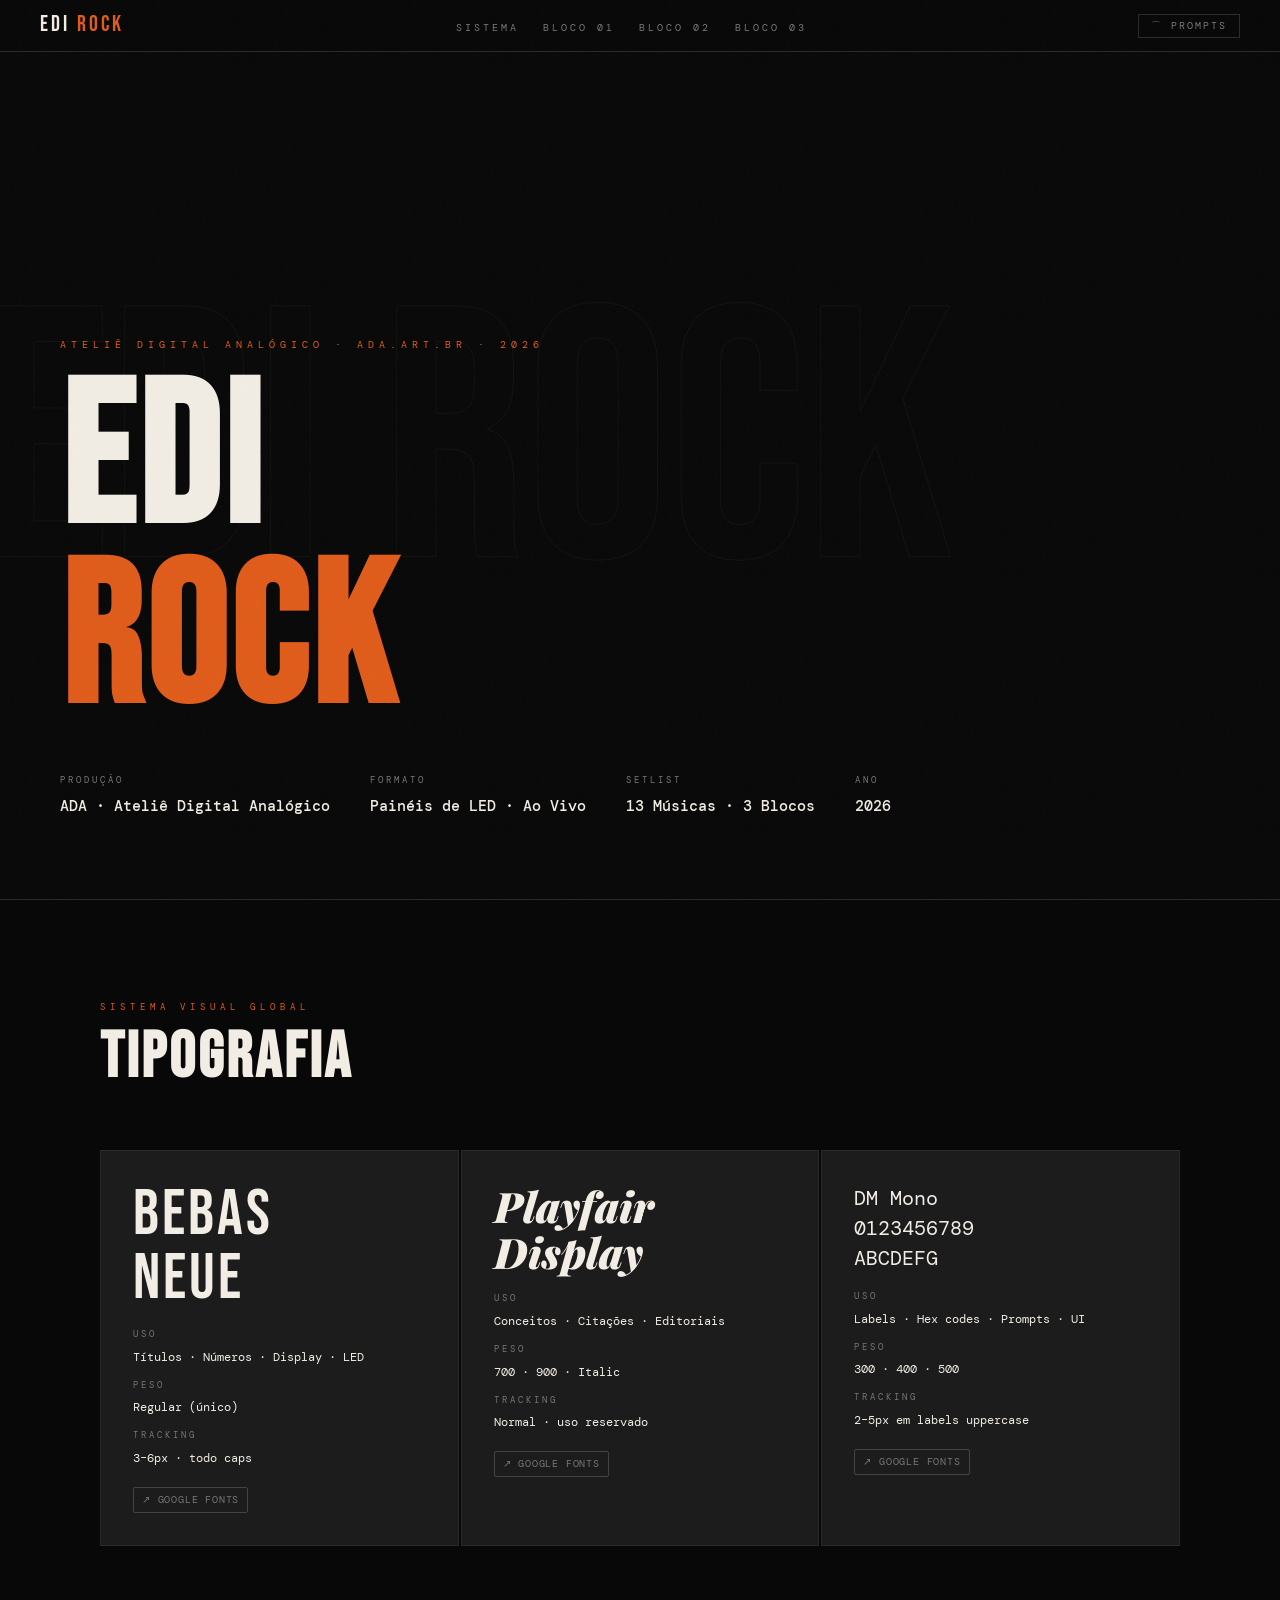
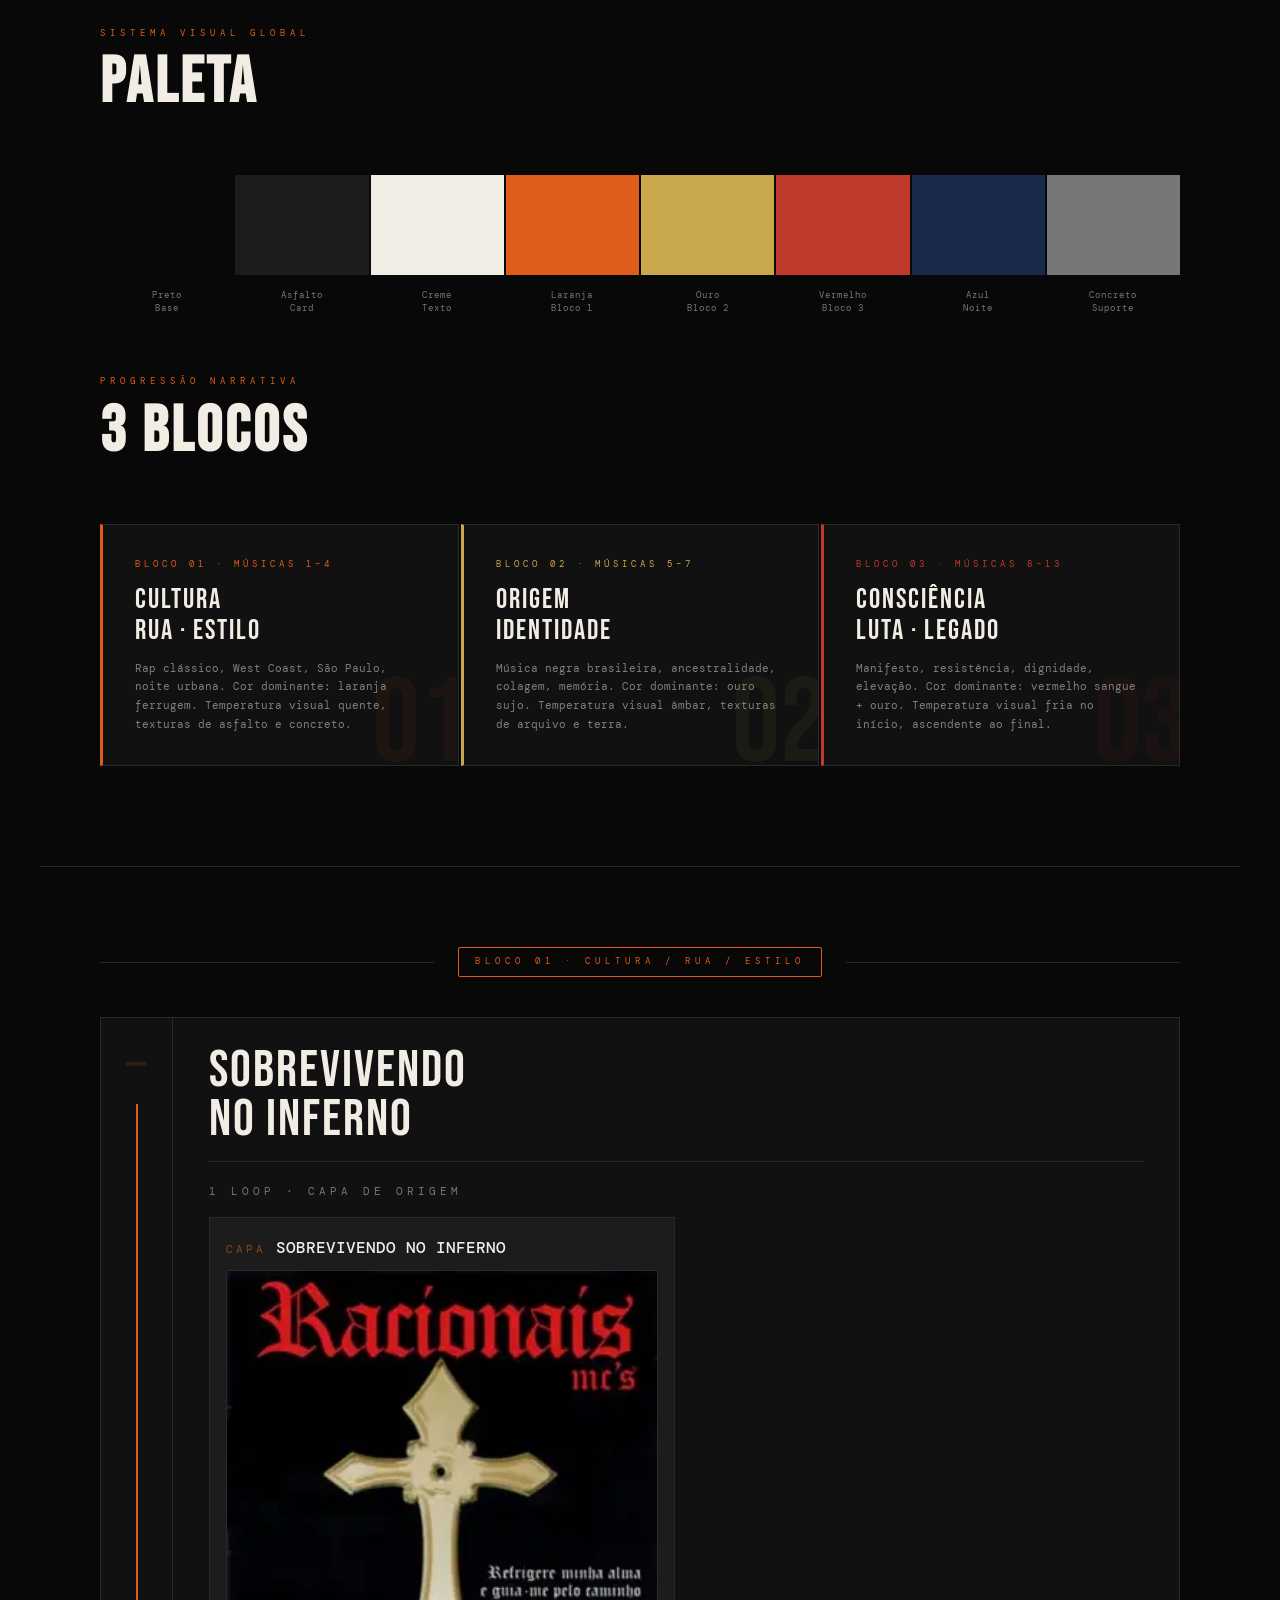
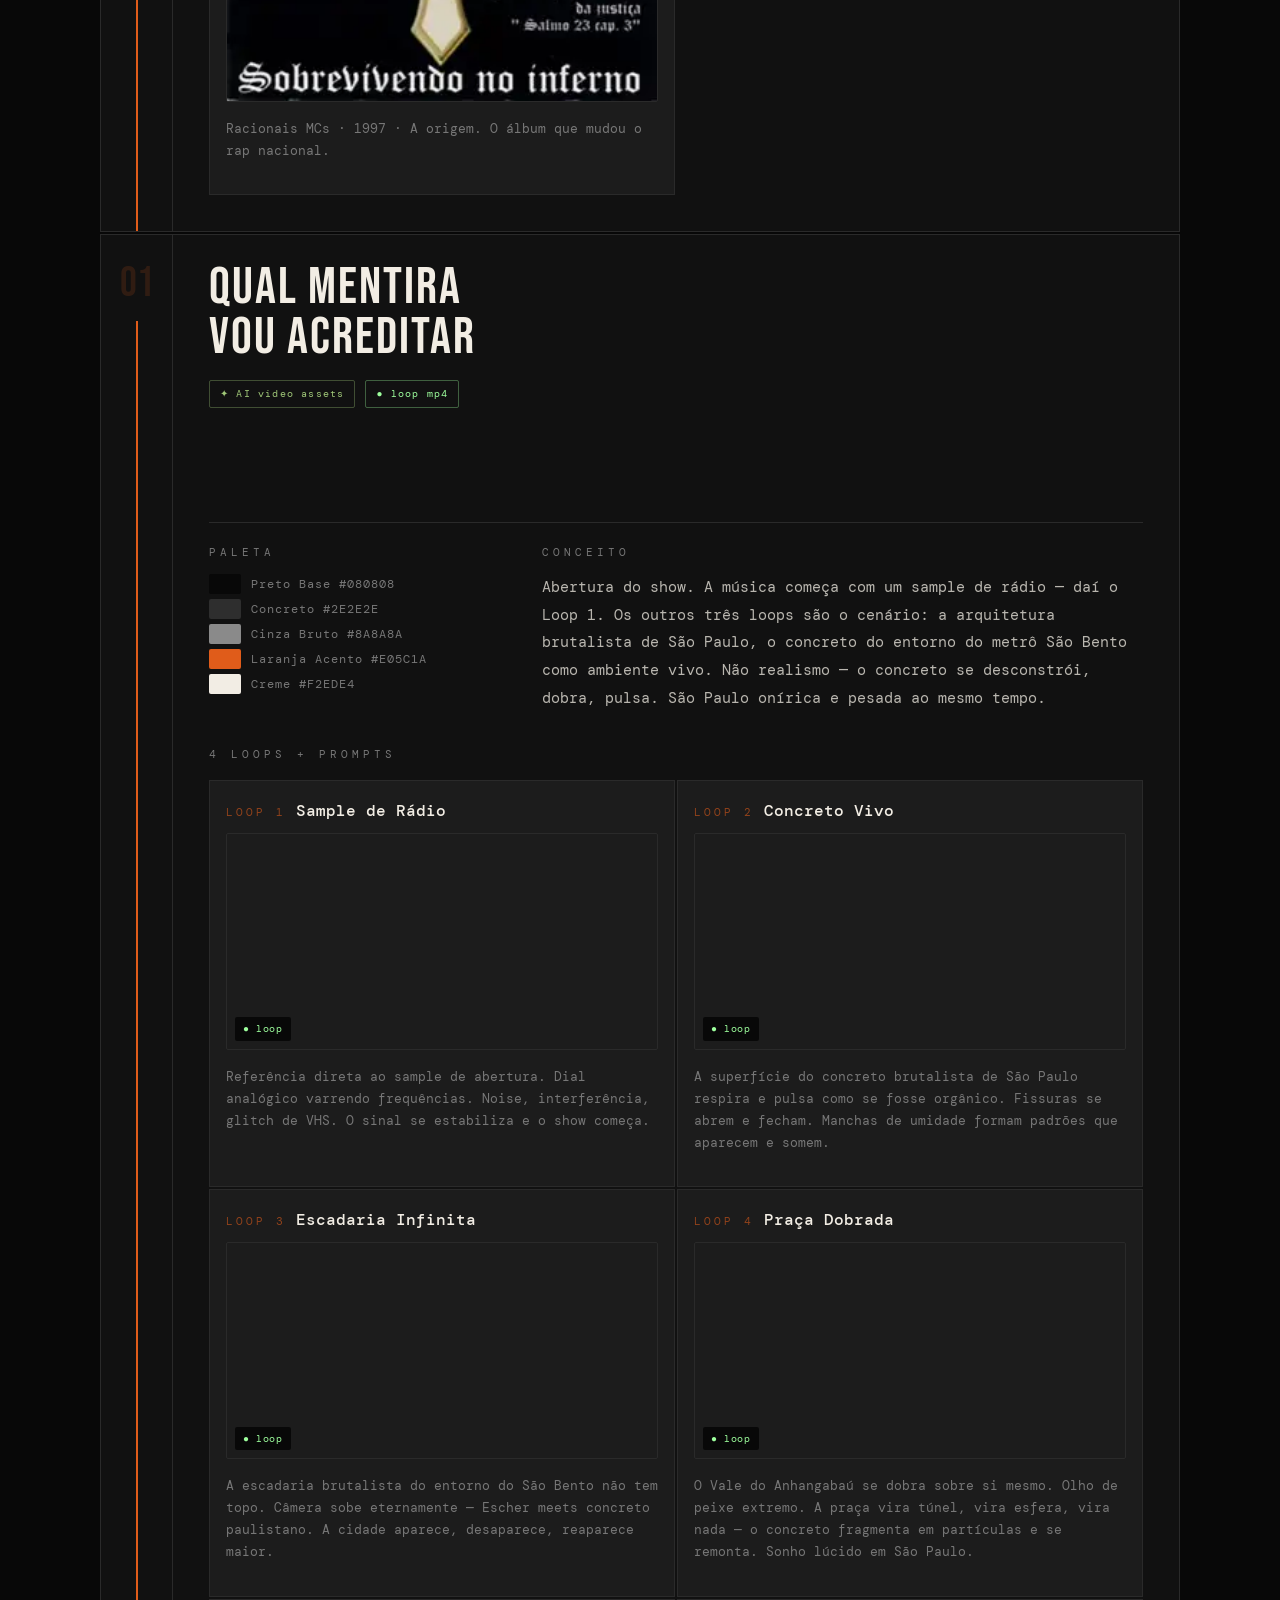
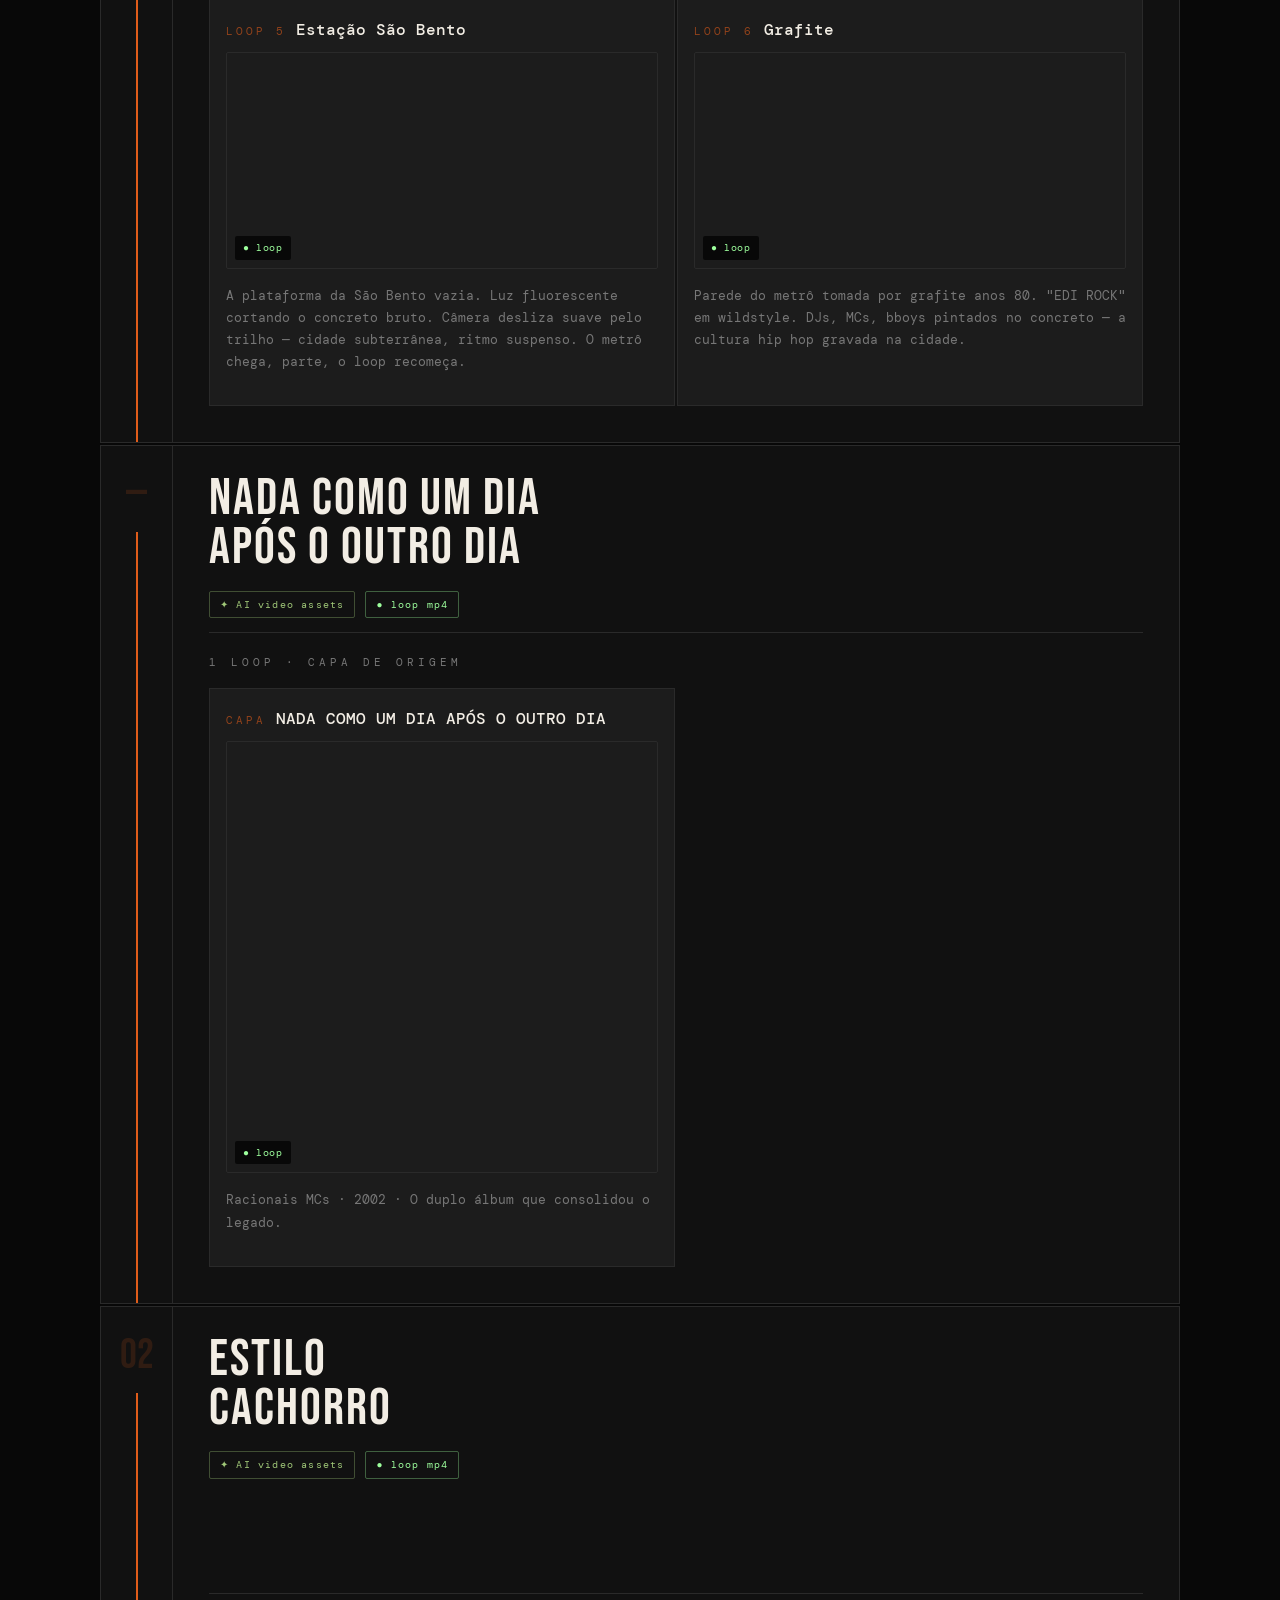
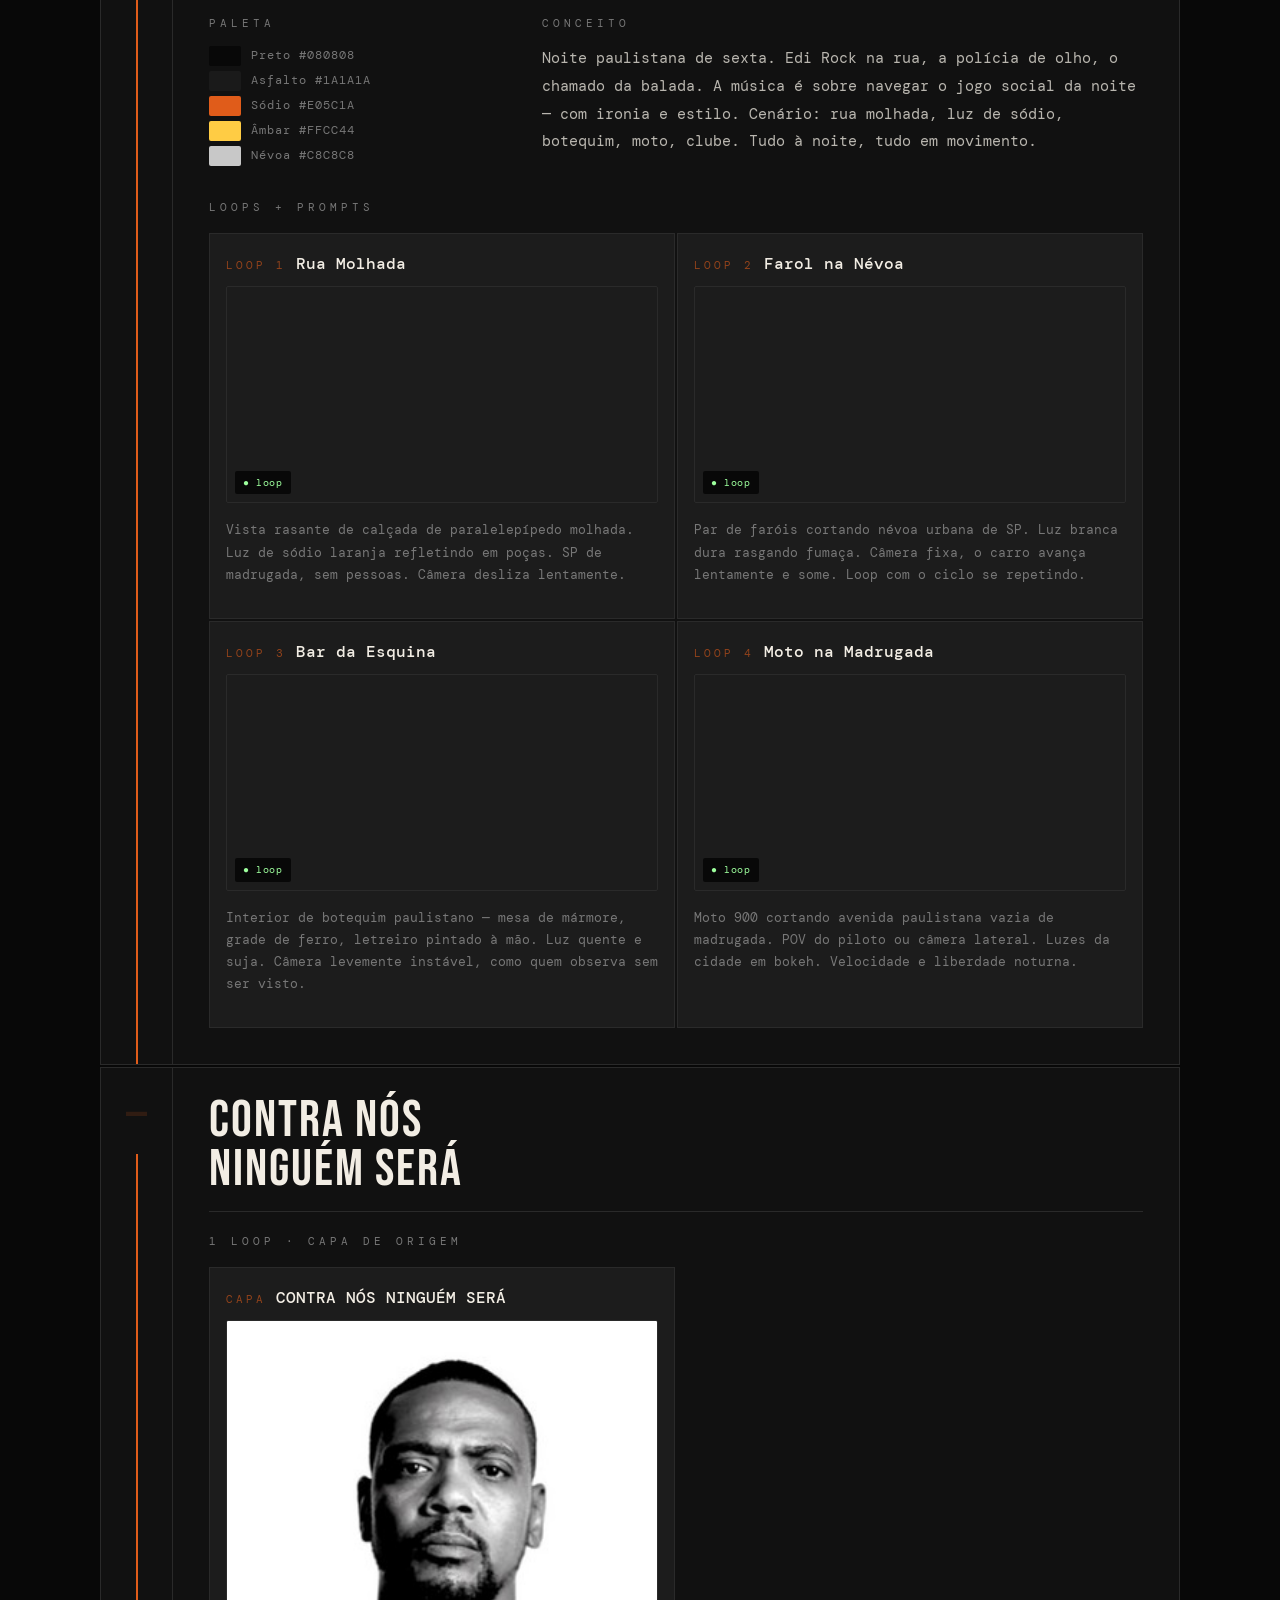
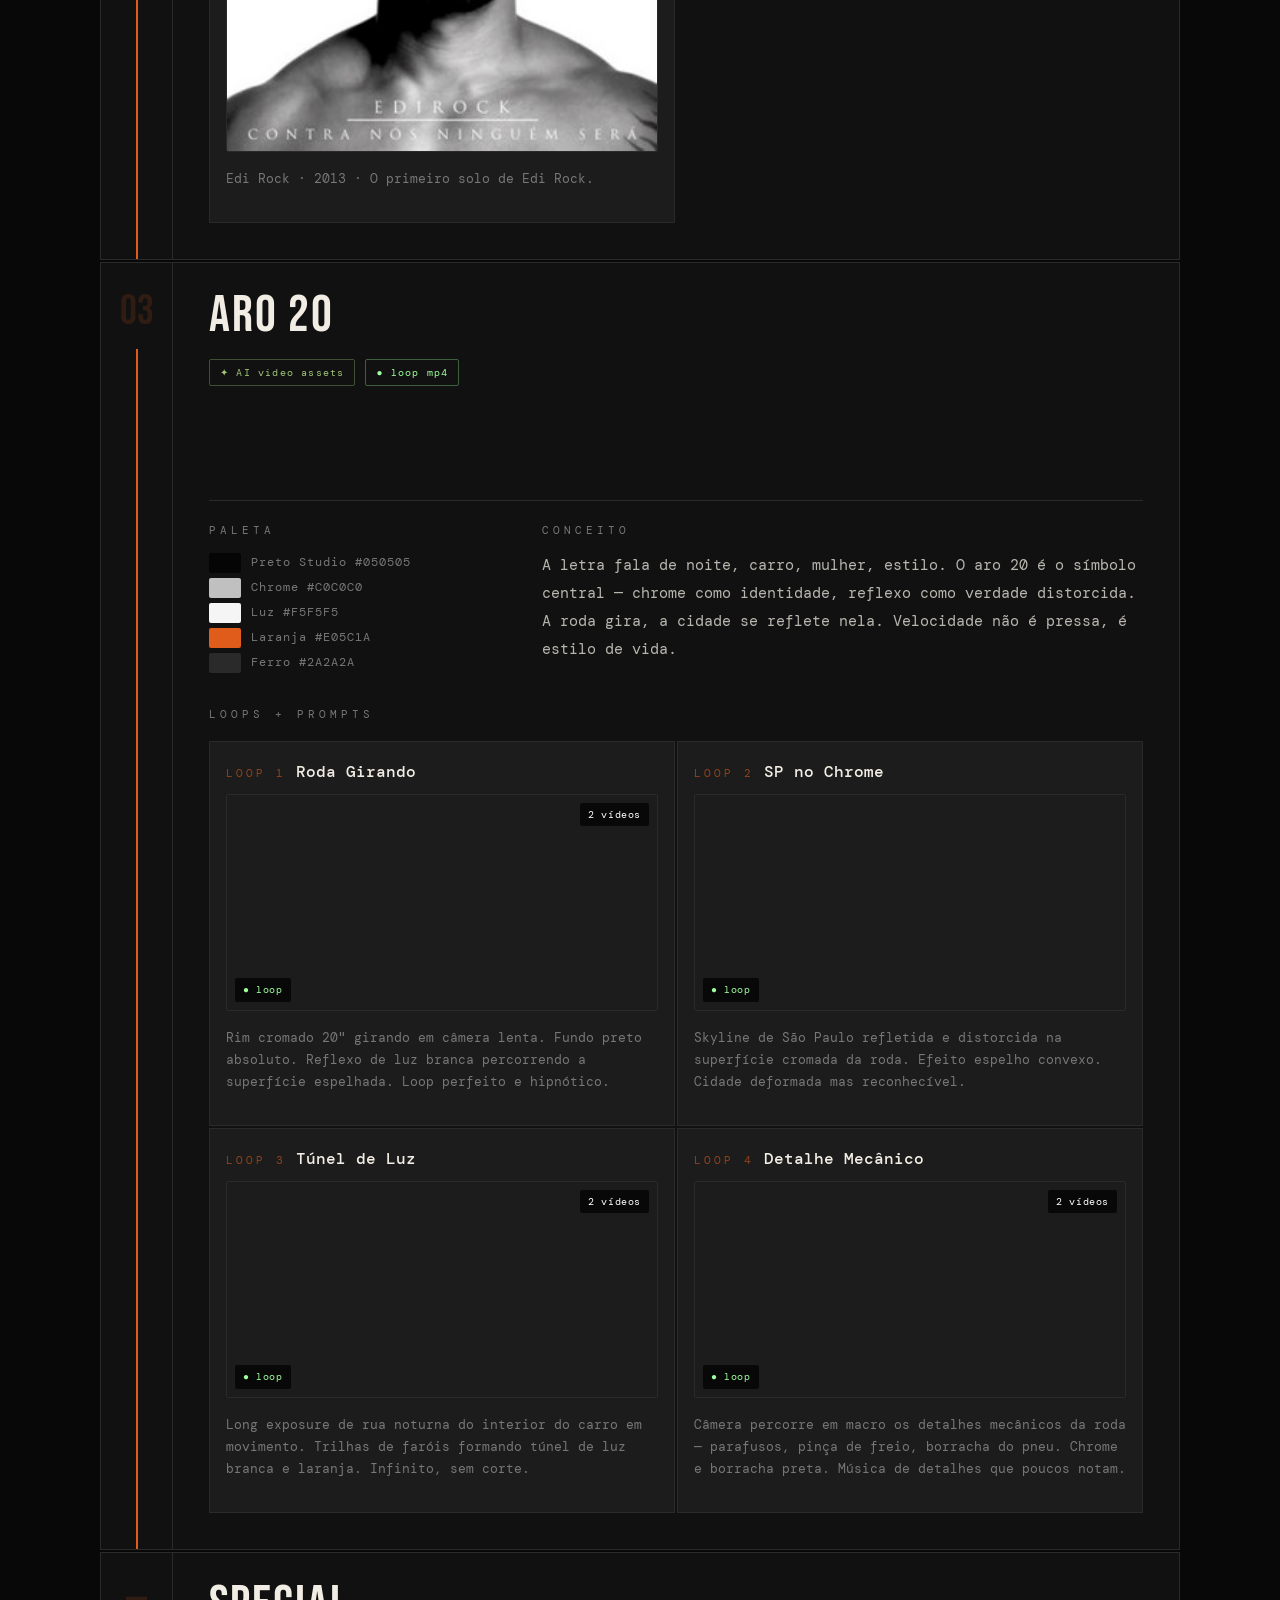
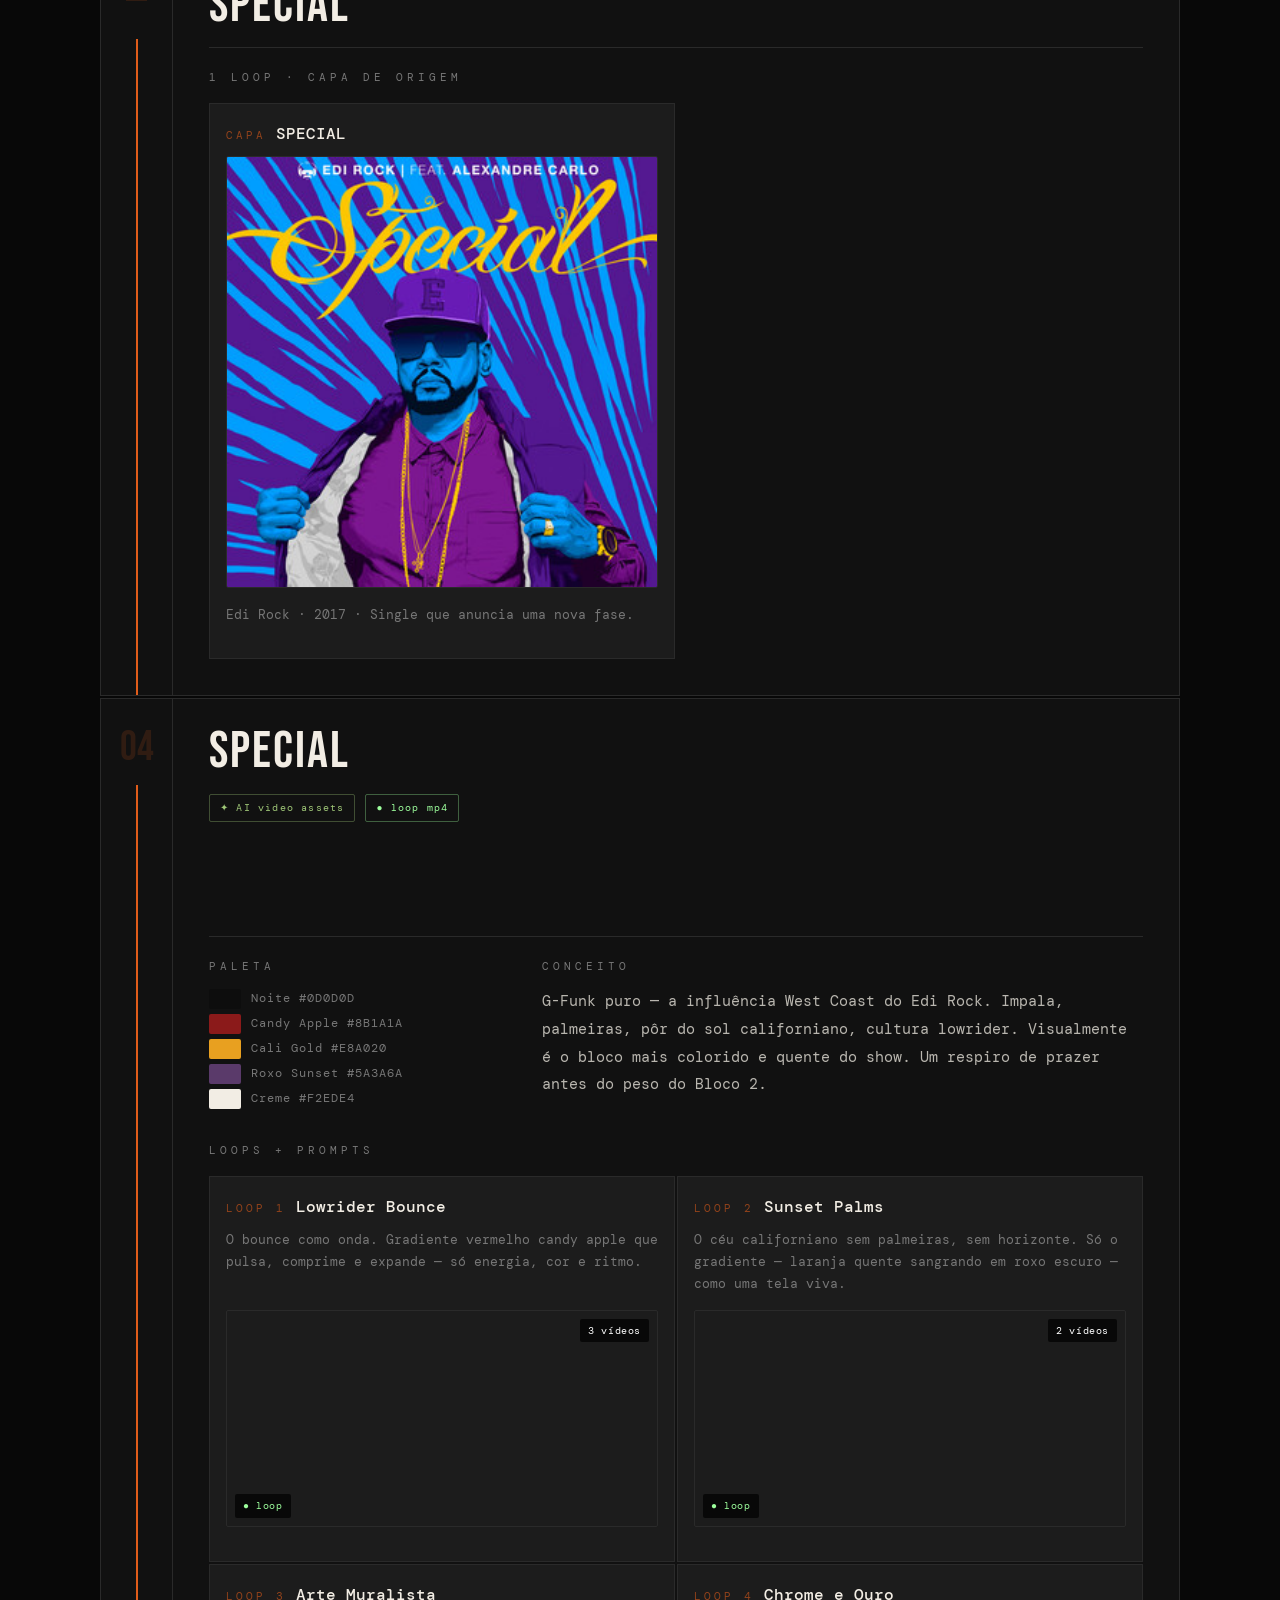
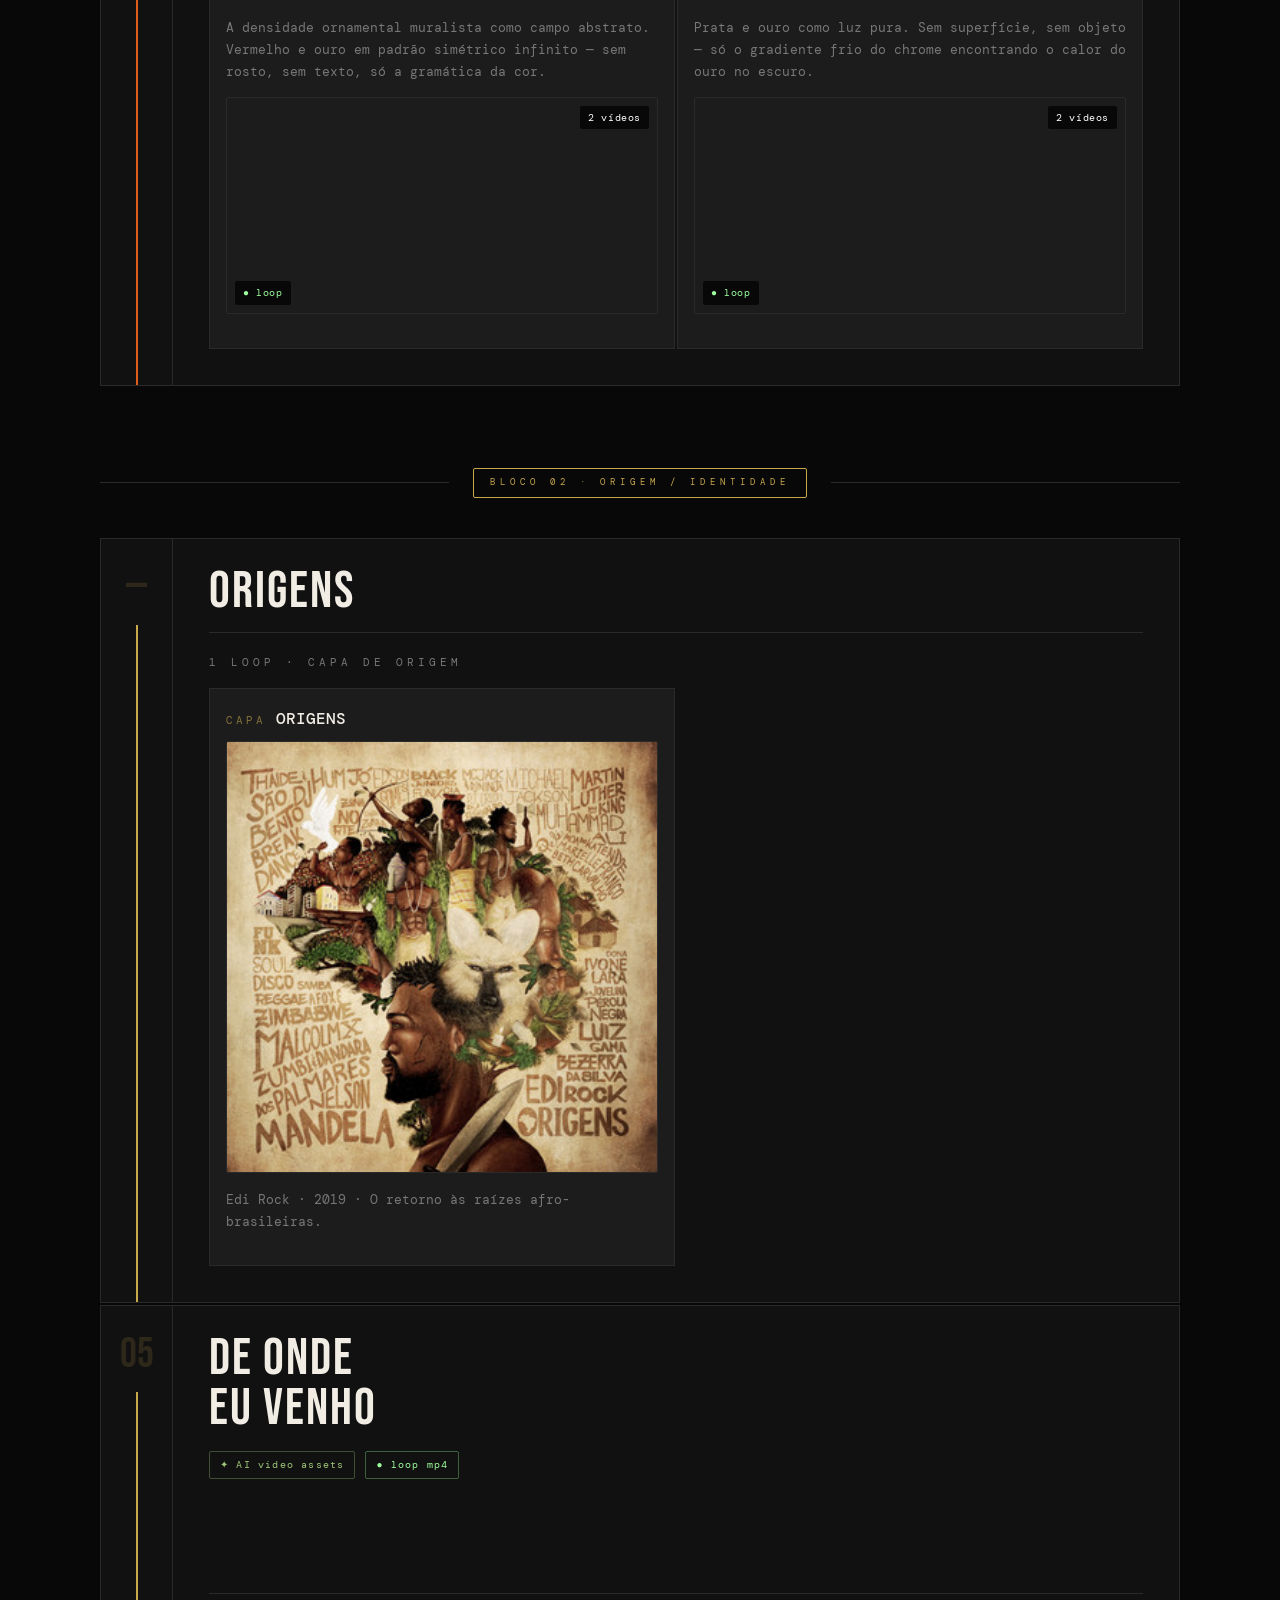
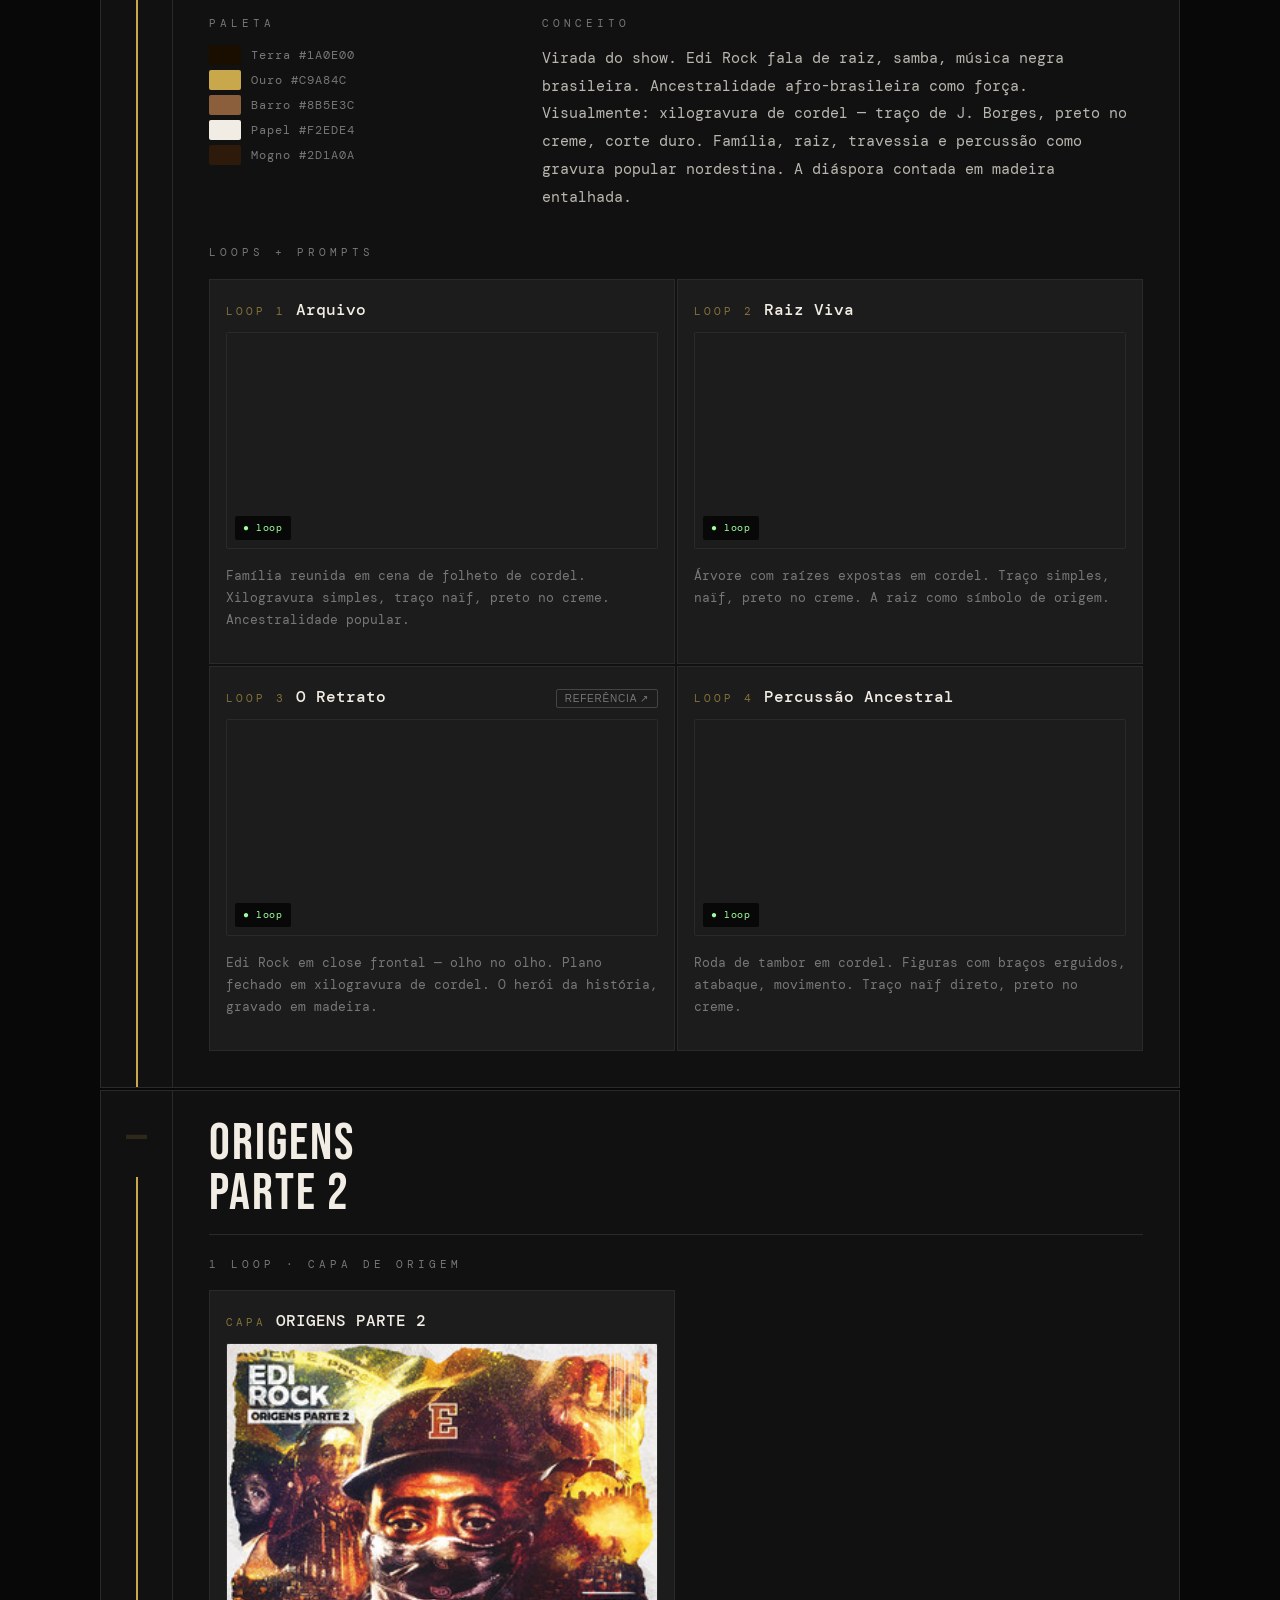
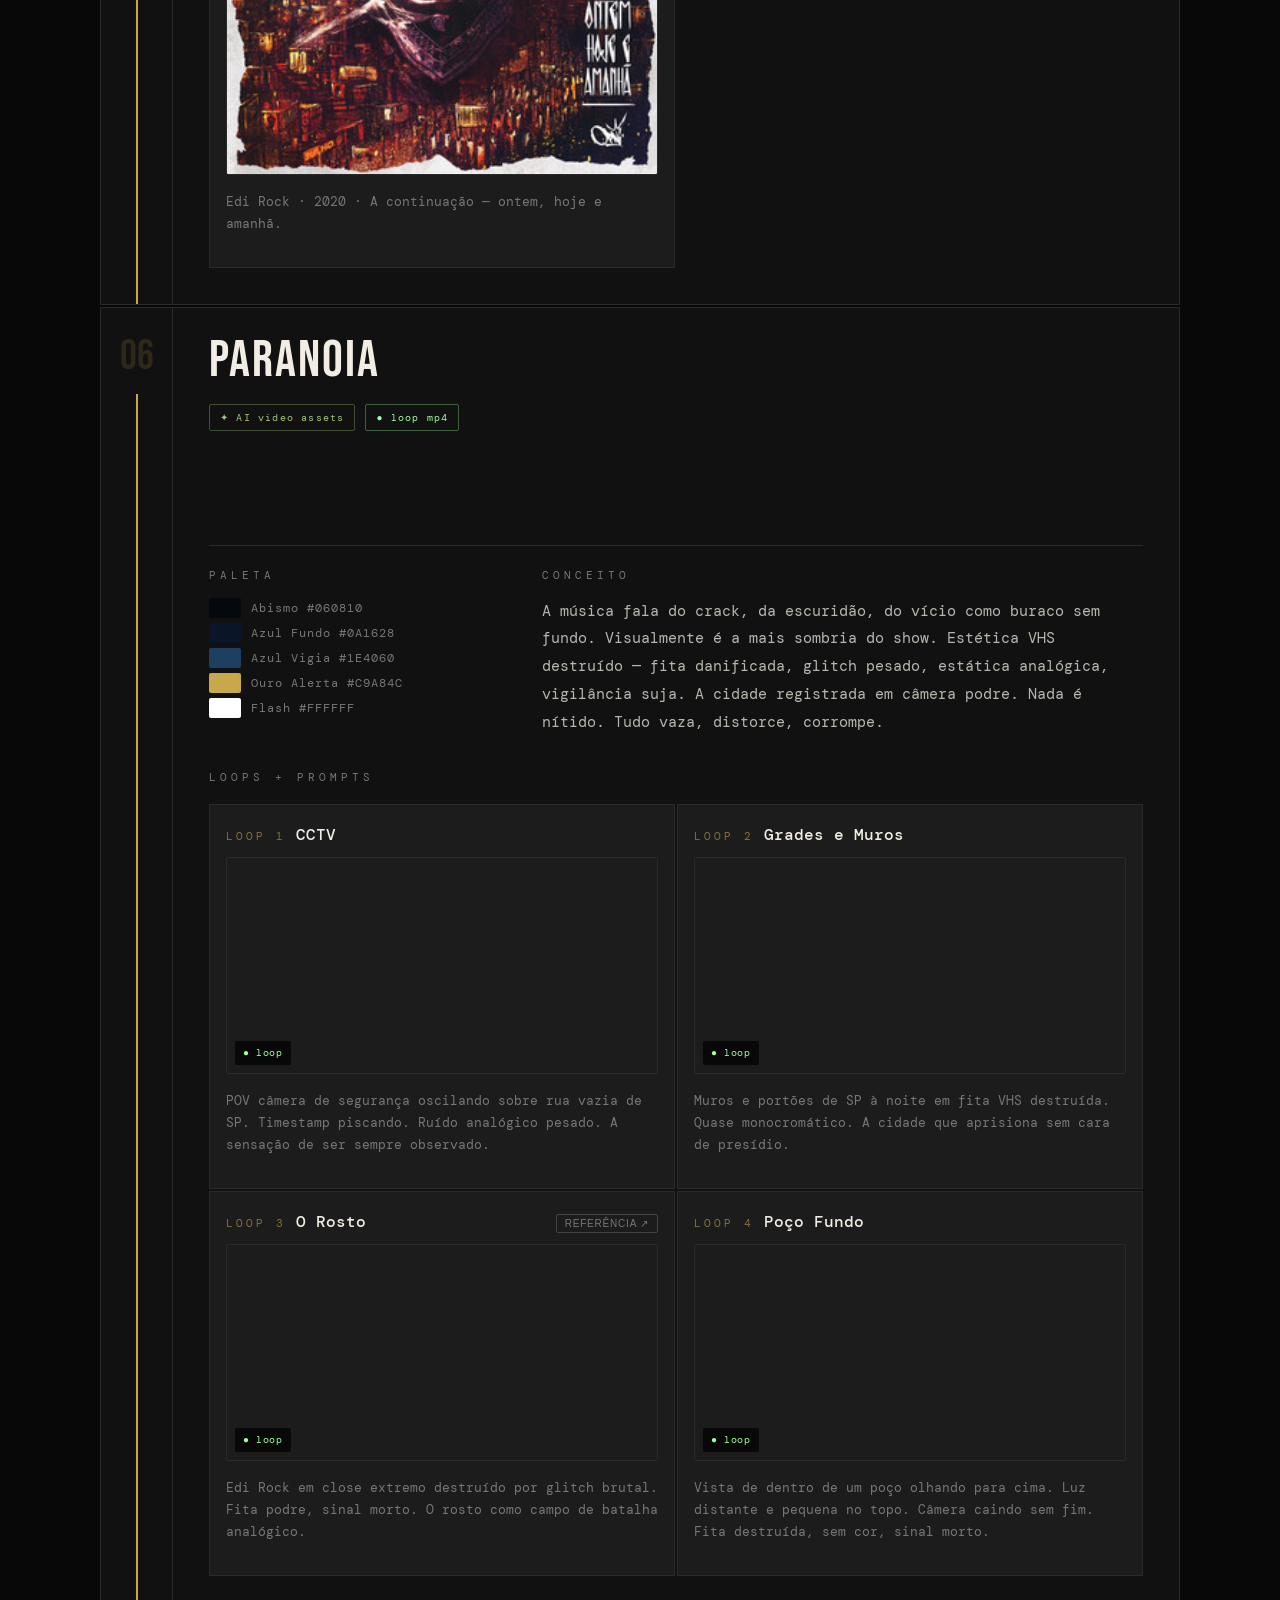
==== commit 16f2dbc8: "M13 That's My Way + capa Nada Como Um Dia animada - M13: 4 loops da sócia renomeados, loop-splitter," ====
--- a/index.html
+++ b/index.html
@@ -403,6 +403,8 @@
     </div>
     <div class="musica-main">
       <div class="musica-nome">NADA COMO UM DIA<br>APÓS O OUTRO DIA</div>
+      <div class="ai-kit-badge">✦ AI video assets</div>
+      <div class="ai-kit-badge loop-mp4-badge">● loop mp4</div>
       <div class="musica-body">
         <div style="grid-column: 1/-1;">
           <div class="m-loops-title">1 Loop · Capa de Origem</div>
@@ -412,19 +414,15 @@
                 <span class="loop-tag" style="color:var(--b1);">Capa</span>
                 <span class="loop-name">NADA COMO UM DIA APÓS O OUTRO DIA</span>
               </div>
-              <div class="loop-preview" style="aspect-ratio:1/1;">
-                <img src="./assets/capas/nada-como.jpg" alt="NADA COMO UM DIA" style="aspect-ratio:1/1;"/>
+              <div class="loop-preview loop-has-video loop-has-seamless" onclick="openVideoModal('./assets/capas/nada-como_animacao_seamless.mp4')" style="aspect-ratio:1/1;">
+                <video src="./assets/capas/nada-como_animacao_seamless.mp4" autoplay loop muted playsinline></video>
+                <div class="seamless-badge">● loop</div>
               </div>
               <div class="loop-desc">Racionais MCs · 2002 · O duplo álbum que consolidou o legado.</div>
-              <div class="prompt-box" style="border-left-color:#a0c878;">
-                <button class="prompt-copy" onclick="copyP(this)">copiar</button>
-                <span class="prompt-tool frame">Frame Estático</span>
-                <span class="prompt-text">Nada Como um Dia Após o Outro Dia album cover, Racionais MCs 2002, centered full frame, cinematic dark vignette, heavy film grain, street photography aesthetic, photorealistic</span>
-              </div>
-              <div class="prompt-box" style="border-left-color:#6a9fd8; margin-top:8px;">
+              <div class="prompt-box" style="border-left-color:#6a9fd8;">
                 <button class="prompt-copy" onclick="copyP(this)">copiar</button>
                 <span class="prompt-tool anim">Animação</span>
-                <span class="prompt-text">Nada Como um Dia Após o Outro Dia album cover slowly zooming in, dark vignette pulsing, film grain breathing, seamless loop, cinematic title card</span>
+                <span class="prompt-text">Black man standing next to a lowrider car on a sunny street, wide leg pants, Converse sneakers, red bandana hanging from pocket, green bottle on the ground, chrome wheel gleaming. Fixed static camera, no zoom, no movement. Heat shimmer in the air, light wind moves the bandana slightly. Warm afternoon light, film grain, urban Brazil, 2000s street photography feel. Cinematic loop.</span>
               </div>
             </div>
           </div>
@@ -1428,6 +1426,8 @@
     </div>
     <div class="musica-main">
       <div class="musica-nome">NADA COMO UM DIA<br>APÓS O OUTRO DIA</div>
+      <div class="ai-kit-badge">✦ AI video assets</div>
+      <div class="ai-kit-badge loop-mp4-badge">● loop mp4</div>
       <div class="musica-body">
         <div style="grid-column: 1/-1;">
           <div class="m-loops-title">1 Loop · Capa de Origem</div>
@@ -1437,19 +1437,15 @@
                 <span class="loop-tag" style="color:var(--b1);">Capa</span>
                 <span class="loop-name">NADA COMO UM DIA APÓS O OUTRO DIA</span>
               </div>
-              <div class="loop-preview" style="aspect-ratio:1/1;">
-                <img src="./assets/capas/nada-como.jpg" alt="NADA COMO UM DIA" style="aspect-ratio:1/1;"/>
+              <div class="loop-preview loop-has-video loop-has-seamless" onclick="openVideoModal('./assets/capas/nada-como_animacao_seamless.mp4')" style="aspect-ratio:1/1;">
+                <video src="./assets/capas/nada-como_animacao_seamless.mp4" autoplay loop muted playsinline></video>
+                <div class="seamless-badge">● loop</div>
               </div>
               <div class="loop-desc">Racionais MCs · 2002 · O duplo álbum que consolidou o legado.</div>
-              <div class="prompt-box" style="border-left-color:#a0c878;">
-                <button class="prompt-copy" onclick="copyP(this)">copiar</button>
-                <span class="prompt-tool frame">Frame Estático</span>
-                <span class="prompt-text">Nada Como um Dia Após o Outro Dia album cover, Racionais MCs 2002, centered full frame, cinematic dark vignette, heavy film grain, street photography aesthetic, photorealistic</span>
-              </div>
-              <div class="prompt-box" style="border-left-color:#6a9fd8; margin-top:8px;">
+              <div class="prompt-box" style="border-left-color:#6a9fd8;">
                 <button class="prompt-copy" onclick="copyP(this)">copiar</button>
                 <span class="prompt-tool anim">Animação</span>
-                <span class="prompt-text">Nada Como um Dia Após o Outro Dia album cover slowly zooming in, dark vignette pulsing, film grain breathing, seamless loop, cinematic title card</span>
+                <span class="prompt-text">Black man standing next to a lowrider car on a sunny street, wide leg pants, Converse sneakers, red bandana hanging from pocket, green bottle on the ground, chrome wheel gleaming. Fixed static camera, no zoom, no movement. Heat shimmer in the air, light wind moves the bandana slightly. Warm afternoon light, film grain, urban Brazil, 2000s street photography feel. Cinematic loop.</span>
               </div>
             </div>
           </div>
@@ -1466,6 +1462,8 @@
     </div>
     <div class="musica-main">
       <div class="musica-nome">NEGRO<br>DRAMA</div>
+      <div class="ai-kit-badge">✦ AI video assets</div>
+      <div class="ai-kit-badge loop-mp4-badge">● loop mp4</div>
       <iframe class="spotify-player" src="https://open.spotify.com/embed/track/3ytXzEJFeVydFfmUhHvti8?utm_source=generator&theme=0" height="80" frameborder="0" allow="autoplay; clipboard-write; encrypted-media; fullscreen; picture-in-picture" loading="lazy"></iframe>
       <div class="musica-body">
         <div>
@@ -1487,7 +1485,10 @@
           <div class="loops-grid">
           <div class="loop-item">
             <div class="loop-header"><span class="loop-tag" style="color:var(--b3);">Loop 1</span><span class="loop-name">Punho</span></div>
-            <div class="loop-preview"><img src="./assets/m09/loop1-frame.png" alt="09 · Loop 1 · Punho" /></div>
+            <div class="loop-preview loop-has-video loop-has-seamless" onclick="openVideoModal('./assets/m09/loops/m09_negro-drama_l1_punho_seamless.mp4')">
+              <video src="./assets/m09/loops/m09_negro-drama_l1_punho_seamless.mp4" autoplay loop muted playsinline></video>
+              <div class="seamless-badge">● loop</div>
+            </div>
             <div class="loop-desc">Punho erguido em contra-luz dramática. Câmera orbita lentamente. Luz branco-vermelha lateral. Suor visível. Poder e dignidade em silhueta.</div>
             <div class="prompt-box" style="border-left-color:#a0c878;">
               <button class="prompt-copy" onclick="copyP(this)">copiar</button>
@@ -1502,7 +1503,10 @@
           </div>
           <div class="loop-item">
             <div class="loop-header"><span class="loop-tag" style="color:var(--b3);">Loop 2</span><span class="loop-name">Dualidade</span></div>
-            <div class="loop-preview"><img src="./assets/m09/loop2-frame.png" alt="09 · Loop 2 · Dualidade" /></div>
+            <div class="loop-preview loop-has-video loop-has-seamless" onclick="openVideoModal('./assets/m09/loops/m09_negro-drama_l2_dualidade_seamless.mp4')">
+              <video src="./assets/m09/loops/m09_negro-drama_l2_dualidade_seamless.mp4" autoplay loop muted playsinline></video>
+              <div class="seamless-badge">● loop</div>
+            </div>
             <div class="loop-desc">Explosão de colagem — fragmentos rasgados em camadas caóticas. Lado esquerdo: cacos de luxo (relógio dourado, mármore, seda, champanhe). Lado direito: miséria (concreto rachado, arame farpado, asfalto partido). Os dois mundos colidindo num único frame. Luz vermelha saturando tudo.</div>
             <div class="prompt-box" style="border-left-color:#a0c878;">
               <button class="prompt-copy" onclick="copyP(this)">copiar</button>
@@ -1517,7 +1521,10 @@
           </div>
           <div class="loop-item">
             <div class="loop-header"><span class="loop-tag" style="color:var(--b3);">Loop 3</span><span class="loop-name">Conjunto Monumental</span></div>
-            <div class="loop-preview"><img src="./assets/m09/loop3-frame.png" alt="09 · Loop 3 · Conjunto Monumental" /></div>
+            <div class="loop-preview loop-has-video loop-has-seamless" onclick="openVideoModal('./assets/m09/loops/m09_negro-drama_l3_conjunto_seamless.mp4')">
+              <video src="./assets/m09/loops/m09_negro-drama_l3_conjunto_seamless.mp4" autoplay loop muted playsinline></video>
+              <div class="seamless-badge">● loop</div>
+            </div>
             <div class="loop-desc">Bloco de concreto bruto em low angle extremo — câmera olhando para cima como catedral. Nuvens dramáticas. Varal entre as torres. Silhueta afro-brasileira em primeiro plano. Dignidade monumental da periferia. Gradação vermelha sobre preto e branco.</div>
             <div class="prompt-box" style="border-left-color:#a0c878;">
               <button class="prompt-copy" onclick="copyP(this)">copiar</button>
@@ -1532,7 +1539,10 @@
           </div>
           <div class="loop-item">
             <div class="loop-header"><span class="loop-tag" style="color:var(--b3);">Loop 4</span><span class="loop-name">O Olhar</span></div>
-            <div class="loop-preview"><img src="./assets/m09/loop4-frame.png" alt="09 · Loop 4 · O Olhar" /></div>
+            <div class="loop-preview loop-has-video loop-has-seamless" onclick="openVideoModal('./assets/m09/loops/m09_negro-drama_l4_cabelo_seamless.mp4')">
+              <video src="./assets/m09/loops/m09_negro-drama_l4_cabelo_seamless.mp4" autoplay loop muted playsinline></video>
+              <div class="seamless-badge">● loop</div>
+            </div>
             <div class="loop-desc">Macro extremo — só os olhos. Sobrancelha à maçã do rosto, nada mais. Luz lateral vermelha cortando. Um olho na sombra absoluta. O olhar direto como confronto, como presença, como afirmação de existência.</div>
             <div class="prompt-box" style="border-left-color:#a0c878;">
               <button class="prompt-copy" onclick="copyP(this)">copiar</button>
@@ -1597,6 +1607,8 @@
     </div>
     <div class="musica-main">
       <div class="musica-nome">PRETO ZICA</div>
+      <div class="ai-kit-badge">✦ AI video assets</div>
+      <div class="ai-kit-badge loop-mp4-badge">● loop mp4</div>
       <iframe class="spotify-player" src="https://open.spotify.com/embed/track/1gD4sDZi8BaHunIj4zNF8B?utm_source=generator&theme=0" height="80" frameborder="0" allow="autoplay; clipboard-write; encrypted-media; fullscreen; picture-in-picture" loading="lazy"></iframe>
       <div class="musica-body">
         <div>
@@ -1618,7 +1630,14 @@
           <div class="loops-grid">
           <div class="loop-item">
             <div class="loop-header"><span class="loop-tag" style="color:var(--b3);">Loop 1</span><span class="loop-name">Teia</span></div>
-            <div class="loop-preview"><img src="./assets/m10/loop1-frame.png" alt="10 · Loop 1 · Teia" /></div>
+            <div class="loop-preview loop-has-video loop-has-seamless loop-multi-video"
+                 data-videos='["./assets/m10/loops/m10_preto-zica_l1_teia_v1_seamless.mp4","./assets/m10/loops/m10_preto-zica_l1_teia_v2_seamless.mp4"]'
+                 onclick="openCurrentVideo(this)">
+              <video src="./assets/m10/loops/m10_preto-zica_l1_teia_v1_seamless.mp4" autoplay loop muted playsinline></video>
+              <div class="loop-play-btn">▶</div>
+              <div class="video-badge">2 vídeos</div>
+              <div class="seamless-badge">● loop</div>
+            </div>
             <div class="loop-desc">Teia de aranha com orvalho em backlight frio. Macro extremo. Câmera empurra lentamente. Armadilha perfeita. Fundo escuro total.</div>
             <div class="prompt-box" style="border-left-color:#a0c878;">
               <button class="prompt-copy" onclick="copyP(this)">copiar</button>
@@ -1648,7 +1667,10 @@
           </div>
           <div class="loop-item">
             <div class="loop-header"><span class="loop-tag" style="color:var(--b3);">Loop 3</span><span class="loop-name">Fechadura</span></div>
-            <div class="loop-preview"><img src="./assets/m10/loop3-frame.png" alt="10 · Loop 3 · Fechadura" /></div>
+            <div class="loop-preview loop-has-video loop-has-seamless" onclick="openVideoModal('./assets/m10/loops/m10_preto-zica_l3_fechadura_seamless.mp4')">
+              <video src="./assets/m10/loops/m10_preto-zica_l3_fechadura_seamless.mp4" autoplay loop muted playsinline></video>
+              <div class="seamless-badge">● loop</div>
+            </div>
             <div class="loop-desc">Buraco de fechadura em close extremo. Metal enferrujado vermelho-escuro. Luz branca vazando pelo outro lado. Liberdade bloqueada.</div>
             <div class="prompt-box" style="border-left-color:#a0c878;">
               <button class="prompt-copy" onclick="copyP(this)">copiar</button>
@@ -1663,7 +1685,14 @@
           </div>
           <div class="loop-item">
             <div class="loop-header"><span class="loop-tag" style="color:var(--b3);">Loop 4</span><span class="loop-name">Grade de Sombra</span></div>
-            <div class="loop-preview"><img src="./assets/m10/loop4-frame.png" alt="10 · Loop 4 · Grade de Sombra" /></div>
+            <div class="loop-preview loop-has-video loop-has-seamless loop-multi-video"
+                 data-videos='["./assets/m10/loops/m10_preto-zica_l4_grade_v1_seamless.mp4","./assets/m10/loops/m10_preto-zica_l4_grade_v2_seamless.mp4"]'
+                 onclick="openCurrentVideo(this)">
+              <video src="./assets/m10/loops/m10_preto-zica_l4_grade_v1_seamless.mp4" autoplay loop muted playsinline></video>
+              <div class="loop-play-btn">▶</div>
+              <div class="video-badge">2 vídeos</div>
+              <div class="seamless-badge">● loop</div>
+            </div>
             <div class="loop-desc">Sombra de grade de janela projetada no chão ou parede. Luz de sódio cortando o padrão geométrico. A prisão que não é prisão. Câmera estática, a sombra se move levemente.</div>
             <div class="prompt-box" style="border-left-color:#a0c878;">
               <button class="prompt-copy" onclick="copyP(this)">copiar</button>
@@ -1728,6 +1757,7 @@
     </div>
     <div class="musica-main">
       <div class="musica-nome">MÁGICO<br>DE OZ</div>
+      <div class="ai-kit-badge">✦ AI video assets</div>
       <iframe class="spotify-player" src="https://open.spotify.com/embed/track/26vqvQqWdGFbEouc0Kg0vj?utm_source=generator&theme=0" height="80" frameborder="0" allow="autoplay; clipboard-write; encrypted-media; fullscreen; picture-in-picture" loading="lazy"></iframe>
       <div class="musica-body">
         <div>
@@ -1749,7 +1779,9 @@
           <div class="loops-grid">
           <div class="loop-item">
             <div class="loop-header"><span class="loop-tag" style="color:var(--b3);">Loop 1</span><span class="loop-name">Sepia à Technicolor</span></div>
-            <div class="loop-preview"><img src="./assets/m11/loop1-frame.png" alt="11 · Loop 1 · Sepia à Technicolor" /></div>
+            <div class="loop-preview loop-has-video" onclick="openVideoModal('./assets/m11/m11_magico-oz_l1_sepia_v1.mp4')">
+              <video src="./assets/m11/m11_magico-oz_l1_sepia_v1.mp4" autoplay loop muted playsinline></video>
+            </div>
             <div class="loop-desc">Como no filme — Kansas é P&B, Oz explode em cor. Aqui: rua de São Paulo em preto e branco brutal que de repente irrompe em Technicolor oversaturado de 1939. A periferia como Kansas. A impossibilidade como Oz.</div>
             <div class="prompt-box" style="border-left-color:#a0c878;">
               <button class="prompt-copy" onclick="copyP(this)">copiar</button>
@@ -1764,7 +1796,13 @@
           </div>
           <div class="loop-item">
             <div class="loop-header"><span class="loop-tag" style="color:var(--b3);">Loop 2</span><span class="loop-name">Campo de Papoulas</span></div>
-            <div class="loop-preview"><img src="./assets/m11/loop2-frame.png" alt="11 · Loop 2 · Campo de Papoulas" /></div>
+            <div class="loop-preview loop-has-video loop-multi-video"
+                 data-videos='["./assets/m11/m11_magico-oz_l2_papoulas_v1.mp4","./assets/m11/m11_magico-oz_l2_papoulas_v2.mp4","./assets/m11/m11_magico-oz_l2_papoulas_v3.mp4"]'
+                 onclick="openCurrentVideo(this)">
+              <video src="./assets/m11/m11_magico-oz_l2_papoulas_v1.mp4" autoplay loop muted playsinline></video>
+              <div class="loop-play-btn">▶</div>
+              <div class="video-badge">3 vídeos</div>
+            </div>
             <div class="loop-desc">No filme as papoulas adormecem Dorothy — são ópio, são crack. A cena mais sombria do Oz recontextualizada: papoulas vermelhas oversaturadas Technicolor, mas no chão da cracolândia. Corpos caídos entre as flores impossíveis. Beleza e tragédia colapsadas num único frame.</div>
             <div class="prompt-box" style="border-left-color:#a0c878;">
               <button class="prompt-copy" onclick="copyP(this)">copiar</button>
@@ -1794,7 +1832,9 @@
           </div>
           <div class="loop-item">
             <div class="loop-header"><span class="loop-tag" style="color:var(--b3);">Loop 4</span><span class="loop-name">Cidade Esmeralda</span></div>
-            <div class="loop-preview"><img src="./assets/m11/loop4-frame.png" alt="11 · Loop 4 · Cidade Esmeralda" /></div>
+            <div class="loop-preview loop-has-video" onclick="openVideoModal('./assets/m11/m11_magico-oz_l4_esmeralda.mp4')">
+              <video src="./assets/m11/m11_magico-oz_l4_esmeralda.mp4" autoplay loop muted playsinline></video>
+            </div>
             <div class="loop-desc">A cracolândia olhando para o horizonte e vendo São Paulo como Cidade Esmeralda — verde brilhante, inacessível, espetacular. A cidade que promete e não cumpre. Oz como metrópole capitalista vista de baixo.</div>
             <div class="prompt-box" style="border-left-color:#a0c878;">
               <button class="prompt-copy" onclick="copyP(this)">copiar</button>
@@ -1810,7 +1850,9 @@
           <!-- LOOP 5 -->
           <div class="loop-item">
             <div class="loop-header"><span class="loop-tag" style="color:var(--b3);">Loop 5</span><span class="loop-name">Crianças para Oz</span></div>
-            <div class="loop-preview"><img src="./assets/m11/loop5-frame.png" alt="11 · Loop 5 · Crianças para Oz" /></div>
+            <div class="loop-preview loop-has-video" onclick="openVideoModal('./assets/m11/m11_magico-oz_l5_criancas.mp4')">
+              <video src="./assets/m11/m11_magico-oz_l5_criancas.mp4" autoplay loop muted playsinline></video>
+            </div>
             <div class="loop-desc">Crianças negras da periferia de costas, caminhando pelo concreto em direção a um horizonte que explode em verde esmeralda Technicolor. A promessa impossível no final da rua.</div>
             <div class="prompt-box" style="border-left-color:#a0c878;">
               <button class="prompt-copy" onclick="copyP(this)">copiar</button>
@@ -1822,7 +1864,9 @@
           <!-- LOOP 6 -->
           <div class="loop-item">
             <div class="loop-header"><span class="loop-tag" style="color:var(--b3);">Loop 6</span><span class="loop-name">Personagens de Oz</span></div>
-            <div class="loop-preview"><img src="./assets/m11/loop6-frame.png" alt="11 · Loop 6 · Personagens de Oz" /></div>
+            <div class="loop-preview loop-has-video" onclick="openVideoModal('./assets/m11/m11_magico-oz_l6_personagens.mp4')">
+              <video src="./assets/m11/m11_magico-oz_l6_personagens.mp4" autoplay loop muted playsinline></video>
+            </div>
             <div class="loop-desc">Dorothy, Espantalho, Homem de Lata e Leão Covarde atravessam a periferia em Technicolor. Personagens impossíveis no lugar errado. A magia colide com o concreto.</div>
             <div class="prompt-box" style="border-left-color:#a0c878;">
               <button class="prompt-copy" onclick="copyP(this)">copiar</button>
@@ -1845,6 +1889,8 @@
     </div>
     <div class="musica-main">
       <div class="musica-nome">NADA COMO UM DIA<br>APÓS O OUTRO DIA</div>
+      <div class="ai-kit-badge">✦ AI video assets</div>
+      <div class="ai-kit-badge loop-mp4-badge">● loop mp4</div>
       <div class="musica-body">
         <div style="grid-column: 1/-1;">
           <div class="m-loops-title">1 Loop · Capa de Origem</div>
@@ -1854,19 +1900,15 @@
                 <span class="loop-tag" style="color:var(--b1);">Capa</span>
                 <span class="loop-name">NADA COMO UM DIA APÓS O OUTRO DIA</span>
               </div>
-              <div class="loop-preview" style="aspect-ratio:1/1;">
-                <img src="./assets/capas/nada-como.jpg" alt="NADA COMO UM DIA" style="aspect-ratio:1/1;"/>
+              <div class="loop-preview loop-has-video loop-has-seamless" onclick="openVideoModal('./assets/capas/nada-como_animacao_seamless.mp4')" style="aspect-ratio:1/1;">
+                <video src="./assets/capas/nada-como_animacao_seamless.mp4" autoplay loop muted playsinline></video>
+                <div class="seamless-badge">● loop</div>
               </div>
               <div class="loop-desc">Racionais MCs · 2002 · O duplo álbum que consolidou o legado.</div>
-              <div class="prompt-box" style="border-left-color:#a0c878;">
-                <button class="prompt-copy" onclick="copyP(this)">copiar</button>
-                <span class="prompt-tool frame">Frame Estático</span>
-                <span class="prompt-text">Nada Como um Dia Após o Outro Dia album cover, Racionais MCs 2002, centered full frame, cinematic dark vignette, heavy film grain, street photography aesthetic, photorealistic</span>
-              </div>
-              <div class="prompt-box" style="border-left-color:#6a9fd8; margin-top:8px;">
+              <div class="prompt-box" style="border-left-color:#6a9fd8;">
                 <button class="prompt-copy" onclick="copyP(this)">copiar</button>
                 <span class="prompt-tool anim">Animação</span>
-                <span class="prompt-text">Nada Como um Dia Após o Outro Dia album cover slowly zooming in, dark vignette pulsing, film grain breathing, seamless loop, cinematic title card</span>
+                <span class="prompt-text">Black man standing next to a lowrider car on a sunny street, wide leg pants, Converse sneakers, red bandana hanging from pocket, green bottle on the ground, chrome wheel gleaming. Fixed static camera, no zoom, no movement. Heat shimmer in the air, light wind moves the bandana slightly. Warm afternoon light, film grain, urban Brazil, 2000s street photography feel. Cinematic loop.</span>
               </div>
             </div>
           </div>
@@ -2032,6 +2074,8 @@
     </div>
     <div class="musica-main">
       <div class="musica-nome">THAT'S<br>MY WAY</div>
+      <div class="ai-kit-badge">✦ AI video assets</div>
+      <div class="ai-kit-badge loop-mp4-badge">● loop mp4</div>
       <iframe class="spotify-player" src="https://open.spotify.com/embed/track/4M7bbRsVNB8iWQaX8Sbfln?utm_source=generator&theme=0" height="80" frameborder="0" allow="autoplay; clipboard-write; encrypted-media; fullscreen; picture-in-picture" loading="lazy"></iframe>
       <div class="musica-body">
         <div>
@@ -2053,7 +2097,10 @@
           <div class="loops-grid">
           <div class="loop-item">
             <div class="loop-header"><span class="loop-tag" style="color:var(--b3);">Loop 1</span><span class="loop-name">Ascensão de Luz</span></div>
-            <div class="loop-preview"><img src="./assets/m13/loop1-frame.png" alt="13 · Loop 1 · Ascensão de Luz" /></div>
+            <div class="loop-preview loop-has-video loop-has-seamless" onclick="openVideoModal('./assets/m13/loops/m13_thats-my-way_l1_ascensao_seamless.mp4')">
+              <video src="./assets/m13/loops/m13_thats-my-way_l1_ascensao_seamless.mp4" autoplay loop muted playsinline></video>
+              <div class="seamless-badge">● loop</div>
+            </div>
             <div class="loop-desc">Partículas douradas subindo do chão ao infinito. Ritmo respiratório. Espiritual sem iconografia religiosa específica. O mais lento e solene do show.</div>
             <div class="prompt-box" style="border-left-color:#a0c878;">
               <button class="prompt-copy" onclick="copyP(this)">copiar</button>
@@ -2063,12 +2110,15 @@
             <div class="prompt-box" style="border-left-color:#6a9fd8; margin-top:8px;">
               <button class="prompt-copy" onclick="copyP(this)">copiar</button>
               <span class="prompt-tool anim">Animação</span>
-              <span class="prompt-text">Golden particles continuously rising from darkness into infinity, seamless loop, breathing rhythm, spiritual elevation without religious symbols, warm gold --ar 16:9</span>
+              <span class="prompt-text">Golden particles continuously rising from darkness into infinity, seamless loop, breathing rhythm, spiritual elevation without religious symbols, warm gold</span>
             </div>
           </div>
           <div class="loop-item">
             <div class="loop-header"><span class="loop-tag" style="color:var(--b3);">Loop 2</span><span class="loop-name">Alvorada Sampa</span></div>
-            <div class="loop-preview"><img src="./assets/m13/loop2-frame.png" alt="13 · Loop 2 · Alvorada Sampa" /></div>
+            <div class="loop-preview loop-has-video loop-has-seamless" onclick="openVideoModal('./assets/m13/loops/m13_thats-my-way_l2_alvorada_seamless.mp4')">
+              <video src="./assets/m13/loops/m13_thats-my-way_l2_alvorada_seamless.mp4" autoplay loop muted playsinline></video>
+              <div class="seamless-badge">● loop</div>
+            </div>
             <div class="loop-desc">Amanhecer sobre o skyline de SP — preto > laranja > dourado > branco. Edifícios emergindo na luz. A vitória do novo dia. Encerramento visual do show.</div>
             <div class="prompt-box" style="border-left-color:#a0c878;">
               <button class="prompt-copy" onclick="copyP(this)">copiar</button>
@@ -2078,12 +2128,15 @@
             <div class="prompt-box" style="border-left-color:#6a9fd8; margin-top:8px;">
               <button class="prompt-copy" onclick="copyP(this)">copiar</button>
               <span class="prompt-tool anim">Animação</span>
-              <span class="prompt-text">São Paulo skyline slowly illuminating as dawn breaks, black to golden to white, seamless loop of perpetual sunrise, hope and legacy --ar 16:9</span>
+              <span class="prompt-text">São Paulo skyline slowly illuminating as dawn breaks, black to golden to white, seamless loop of perpetual sunrise, hope and legacy</span>
             </div>
           </div>
           <div class="loop-item">
             <div class="loop-header"><span class="loop-tag" style="color:var(--b3);">Loop 3</span><span class="loop-name">Cosmos e Periferia</span></div>
-            <div class="loop-preview"><img src="./assets/m13/loop3-frame.png" alt="13 · Loop 3 · Cosmos e Periferia" /></div>
+            <div class="loop-preview loop-has-video loop-has-seamless" onclick="openVideoModal('./assets/m13/loops/m13_thats-my-way_l3_cosmos_seamless.mp4')">
+              <video src="./assets/m13/loops/m13_thats-my-way_l3_cosmos_seamless.mp4" autoplay loop muted playsinline></video>
+              <div class="seamless-badge">● loop</div>
+            </div>
             <div class="loop-desc">Via Láctea sobre telhados de periferia de SP. Estrelas e luz urbana se confundindo. Zoom out lento do bairro ao cosmos. Grandiosidade final.</div>
             <div class="prompt-box" style="border-left-color:#a0c878;">
               <button class="prompt-copy" onclick="copyP(this)">copiar</button>
@@ -2093,12 +2146,15 @@
             <div class="prompt-box" style="border-left-color:#6a9fd8; margin-top:8px;">
               <button class="prompt-copy" onclick="copyP(this)">copiar</button>
               <span class="prompt-tool anim">Animação</span>
-              <span class="prompt-text">Milky Way slowly rotating above São Paulo periphery, stars and city lights merging, seamless cosmic loop, scale of universe meeting human scale --ar 16:9</span>
+              <span class="prompt-text">Milky Way slowly rotating above São Paulo periphery, stars and city lights merging, seamless cosmic loop, scale of universe meeting human scale</span>
             </div>
           </div>
           <div class="loop-item">
             <div class="loop-header"><span class="loop-tag" style="color:var(--b3);">Loop 4</span><span class="loop-name">Legado</span></div>
-            <div class="loop-preview"><img src="./assets/m13/loop4-frame.png" alt="13 · Loop 4 · Legado" /></div>
+            <div class="loop-preview loop-has-video loop-has-seamless" onclick="openVideoModal('./assets/m13/loops/m13_thats-my-way_l4_legado_seamless.mp4')">
+              <video src="./assets/m13/loops/m13_thats-my-way_l4_legado_seamless.mp4" autoplay loop muted playsinline></video>
+              <div class="seamless-badge">● loop</div>
+            </div>
             <div class="loop-desc">"Nunca abandonei." Mão passando algo invisível — tocha, chama, saber — para outra mão. Continuidade. O show termina com esse gesto. Silencioso e definitivo.</div>
             <div class="prompt-box" style="border-left-color:#a0c878;">
               <button class="prompt-copy" onclick="copyP(this)">copiar</button>
@@ -2108,7 +2164,7 @@
             <div class="prompt-box" style="border-left-color:#6a9fd8; margin-top:8px;">
               <button class="prompt-copy" onclick="copyP(this)">copiar</button>
               <span class="prompt-tool anim">Animação</span>
-              <span class="prompt-text">Golden light slowly passing between two hands, seamless loop of giving and receiving, legacy and continuity, warm glow in darkness --ar 16:9</span>
+              <span class="prompt-text">Golden light slowly passing between two hands, seamless loop of giving and receiving, legacy and continuity, warm glow in darkness</span>
             </div>
           </div>
           </div>
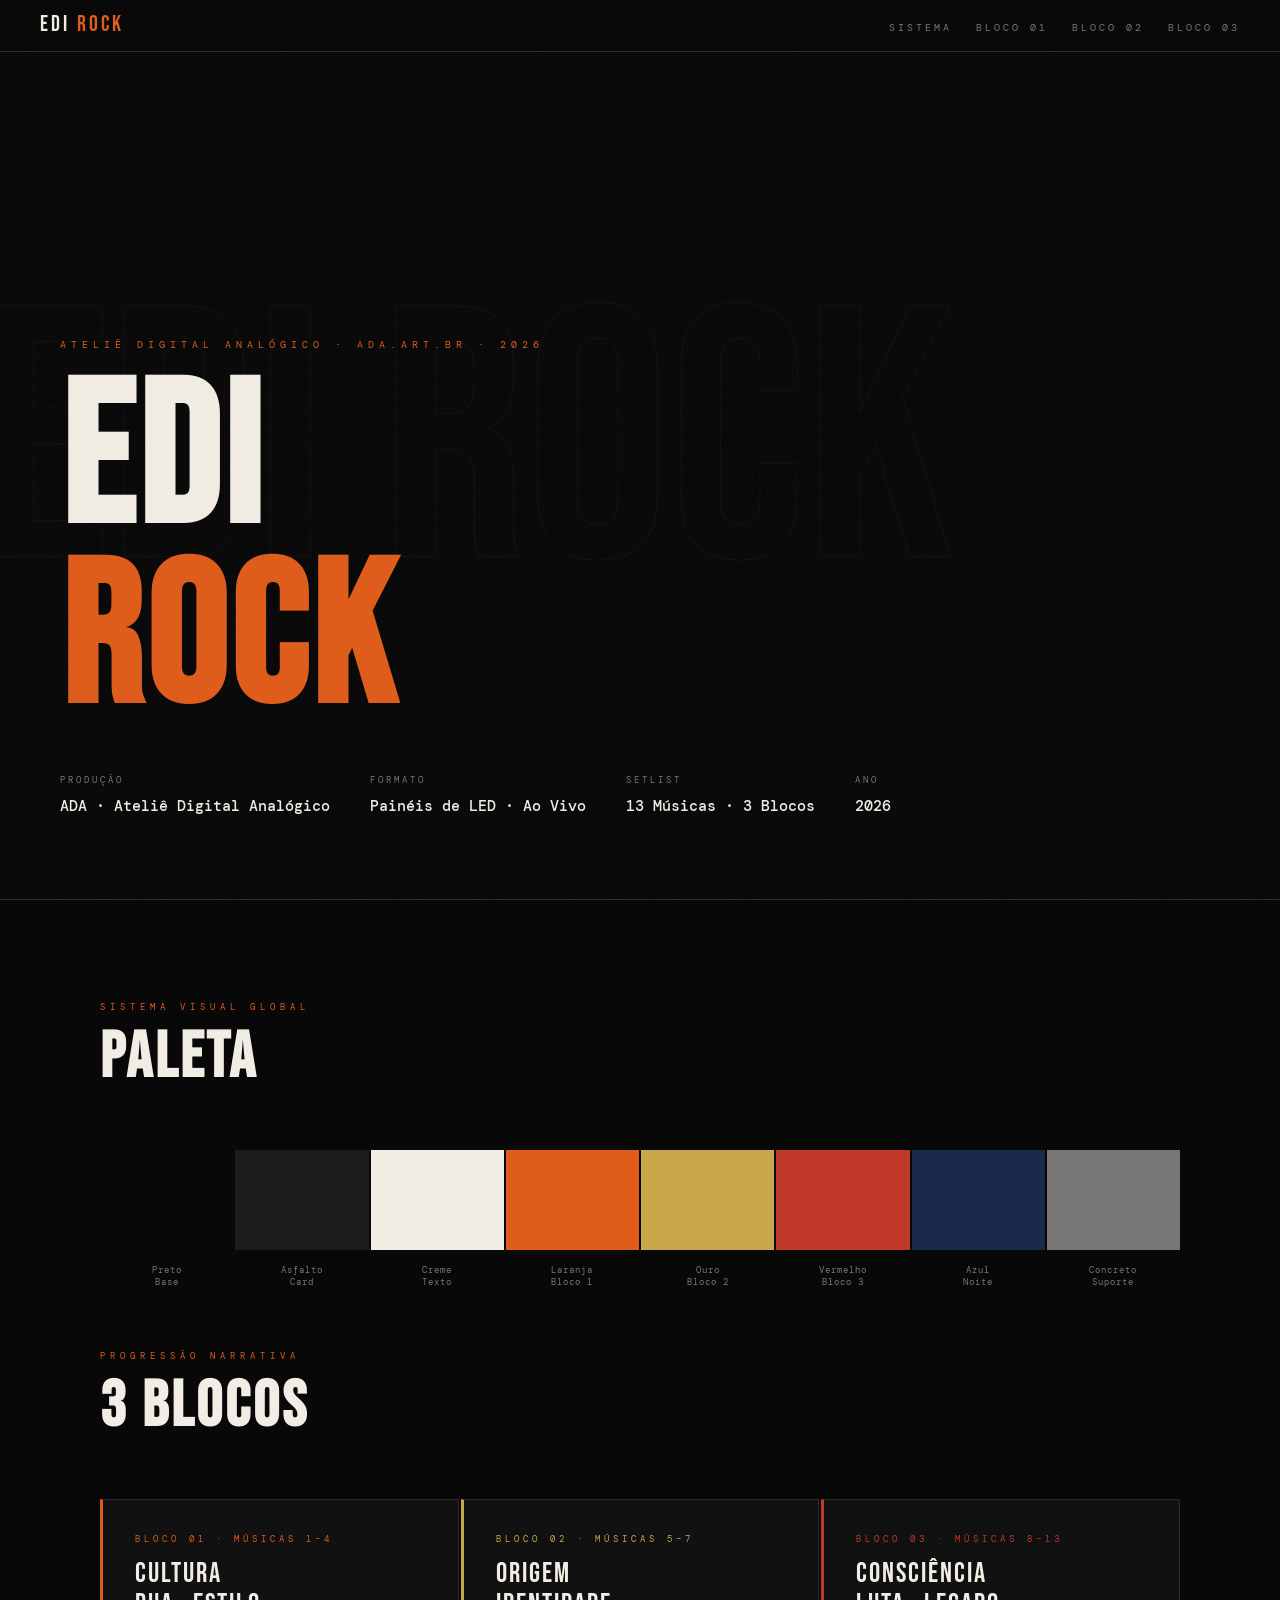
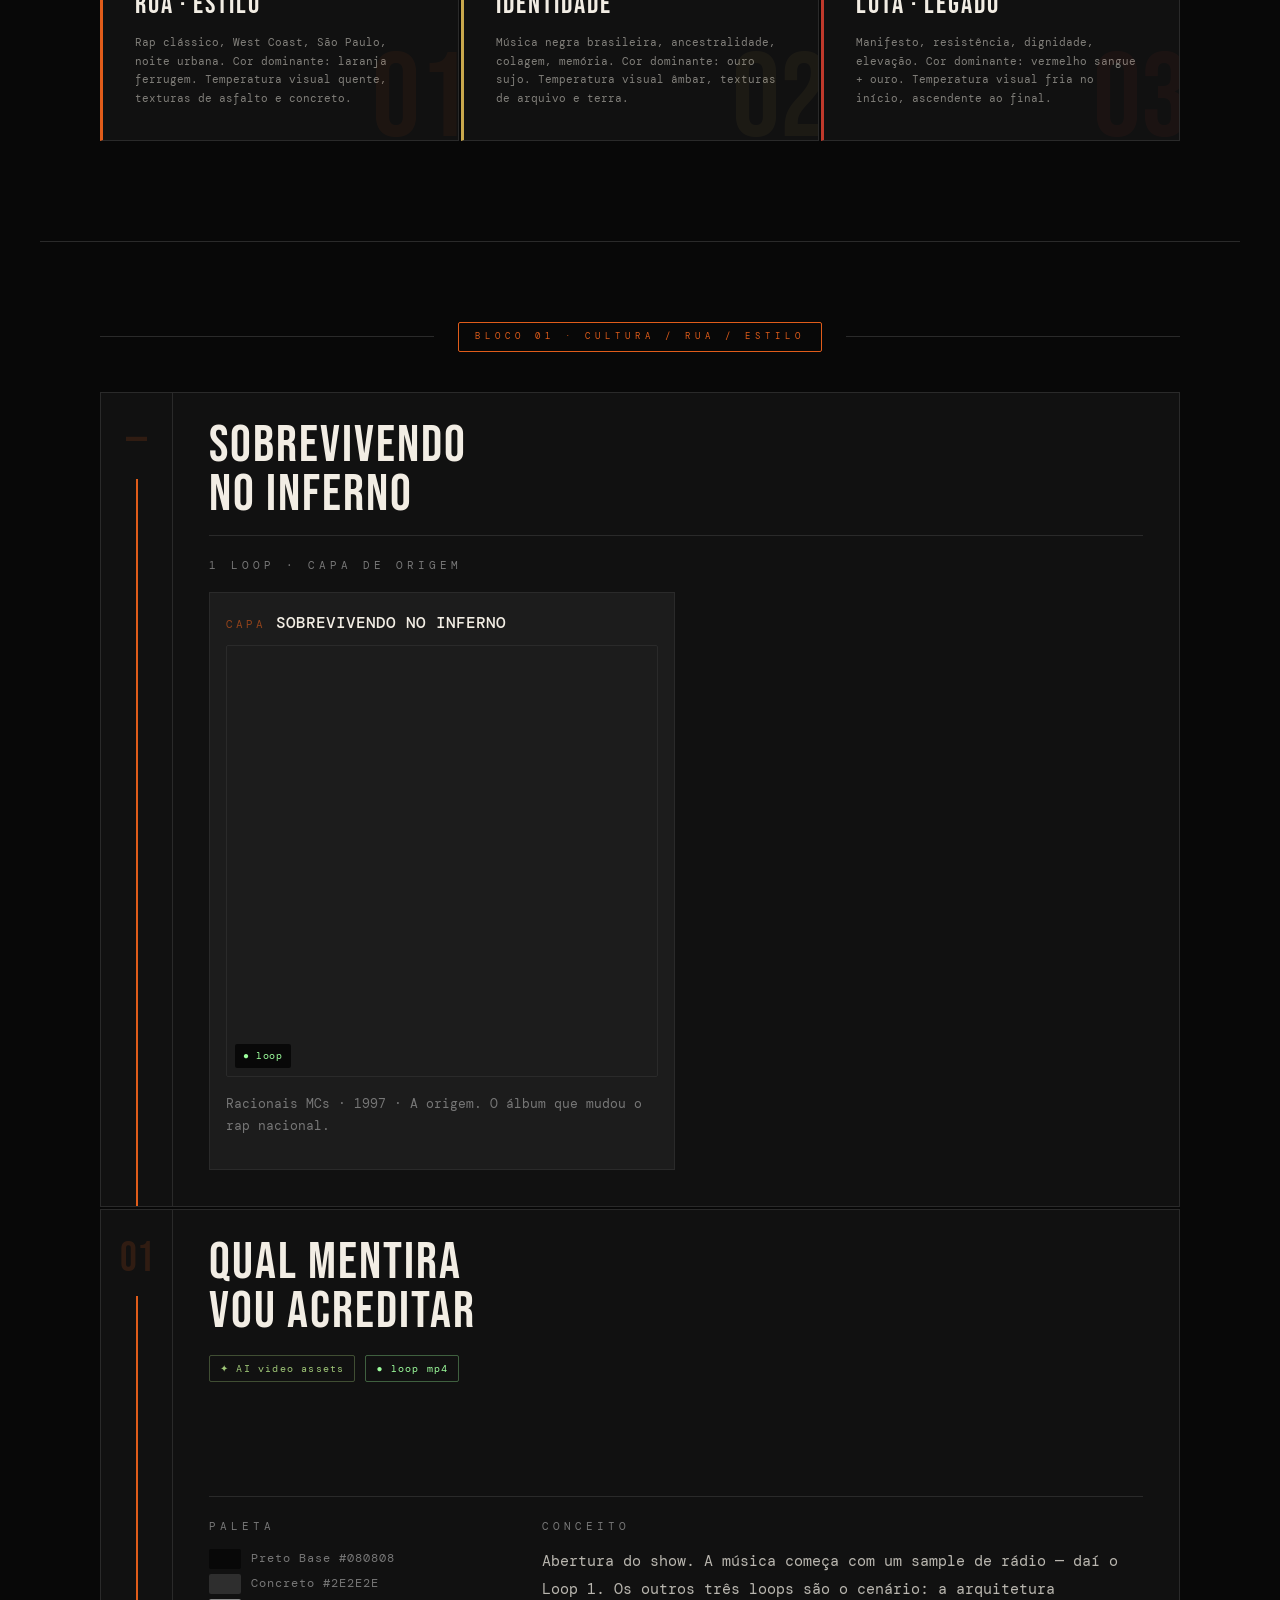
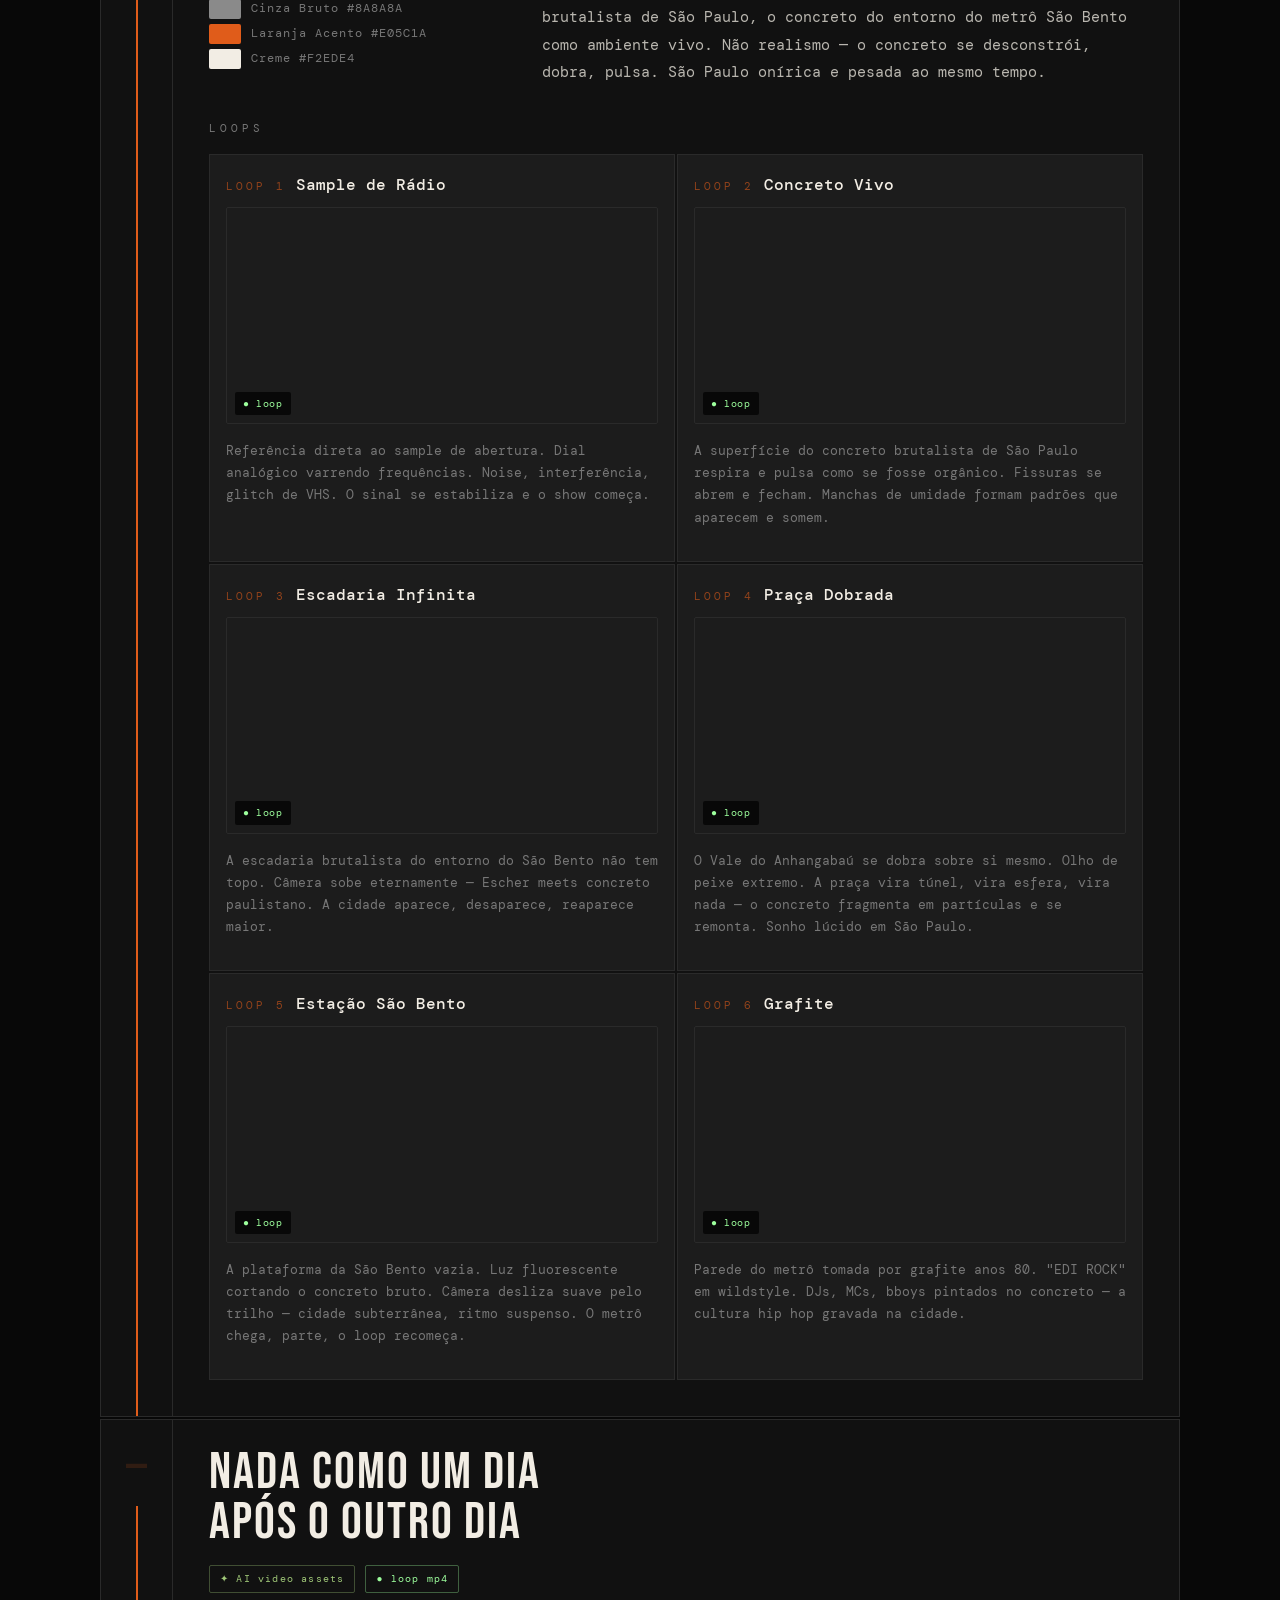
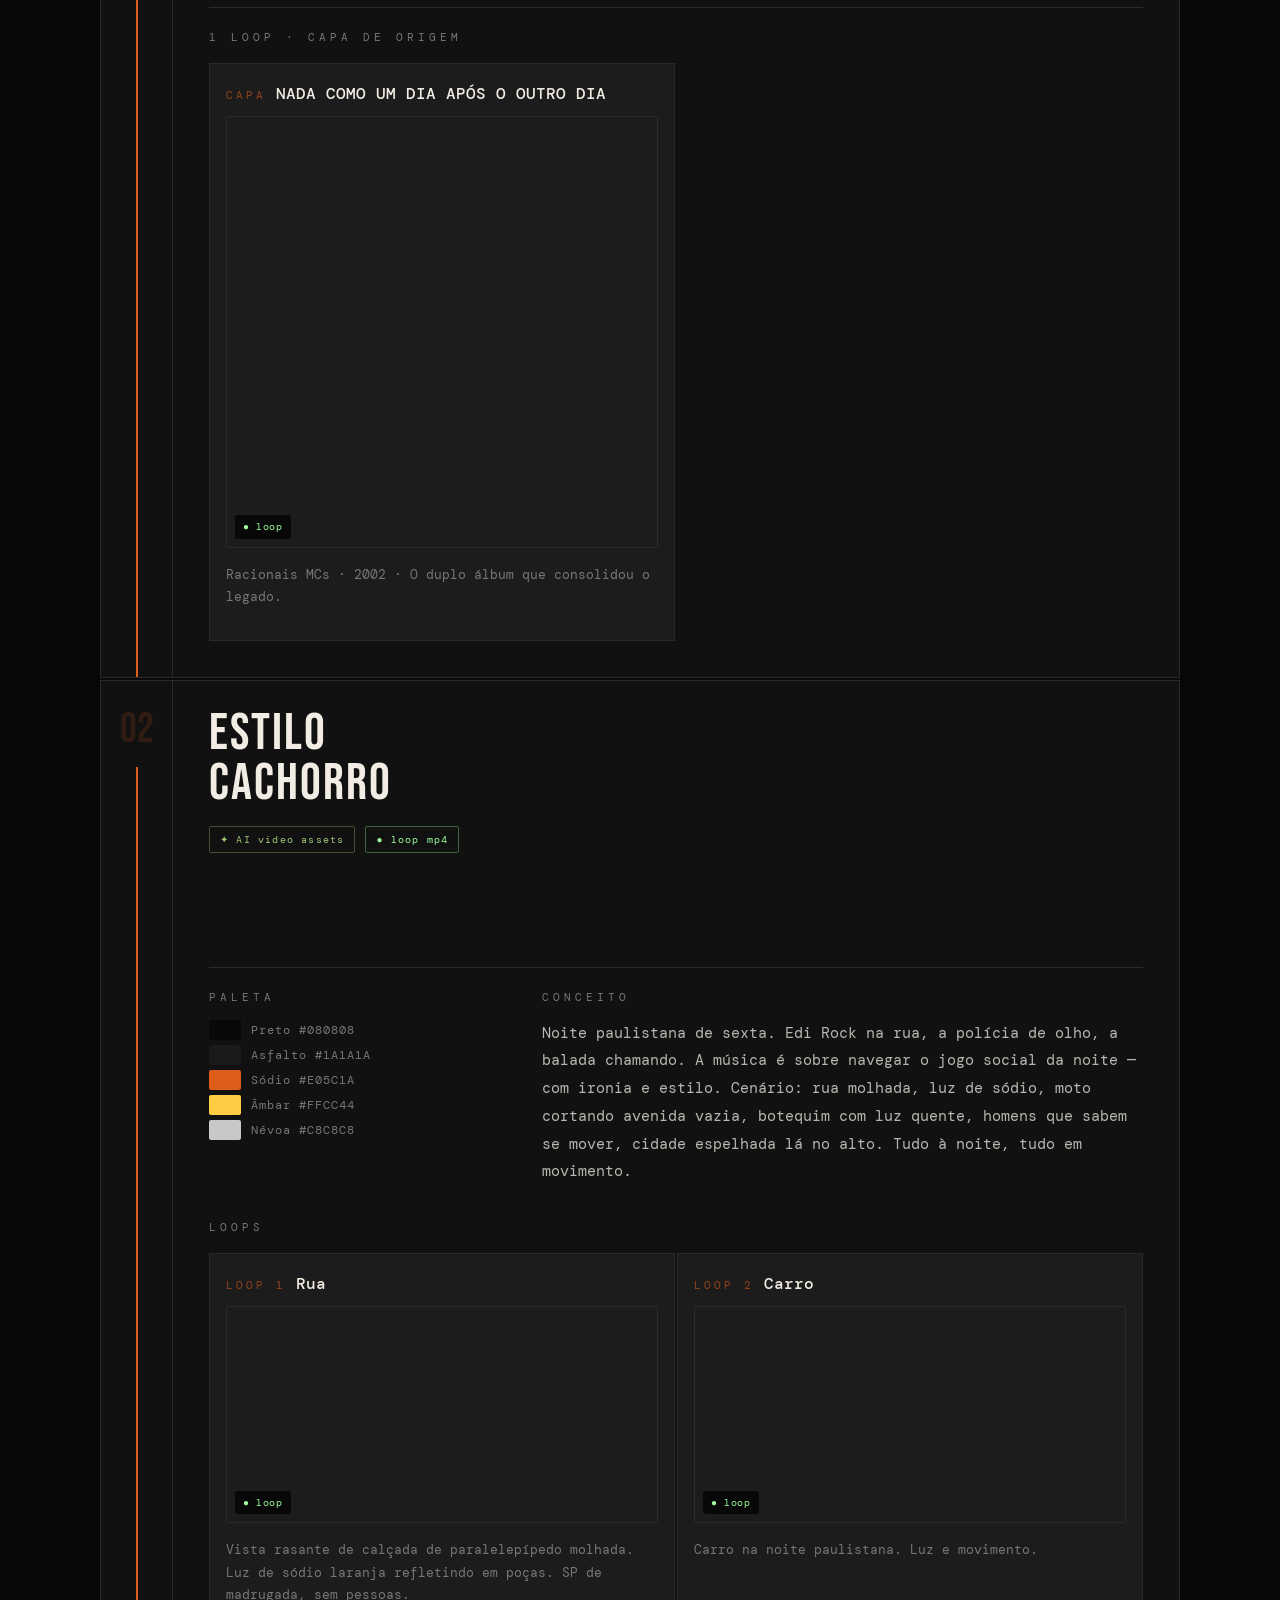
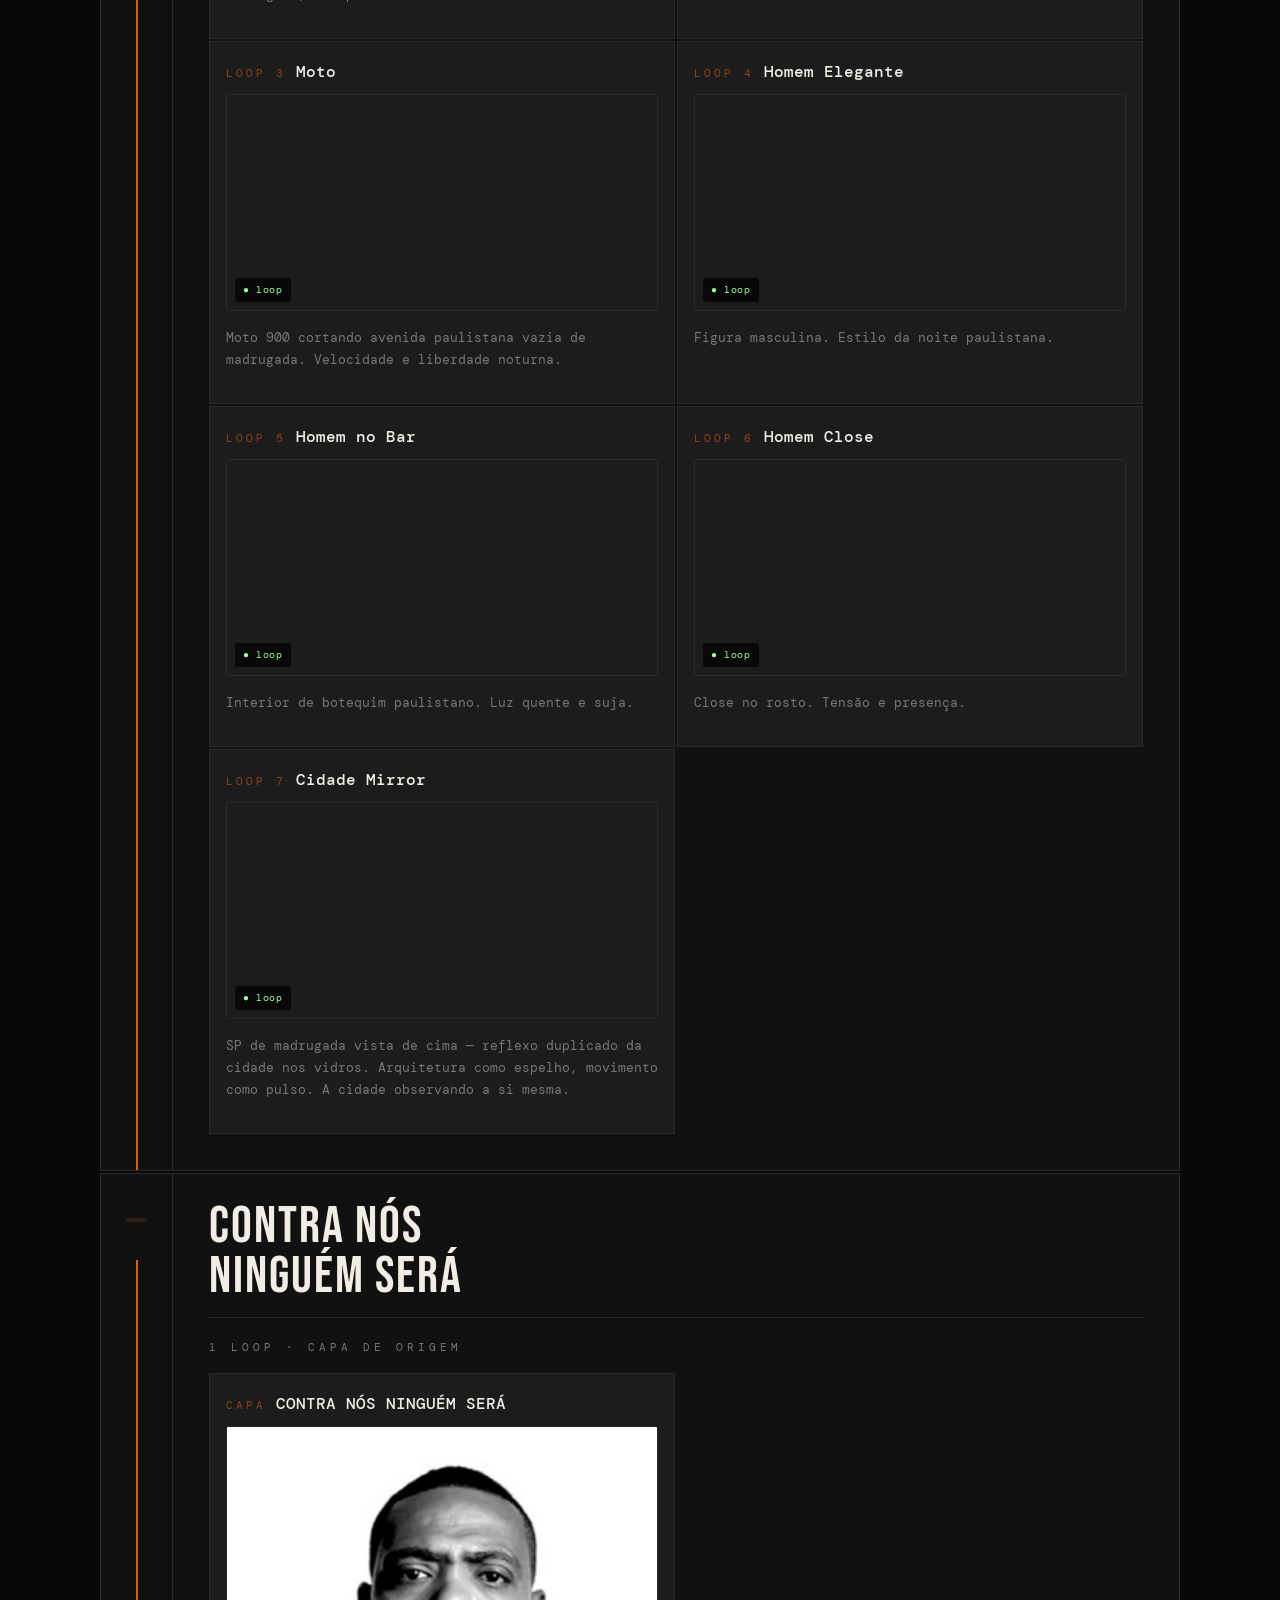
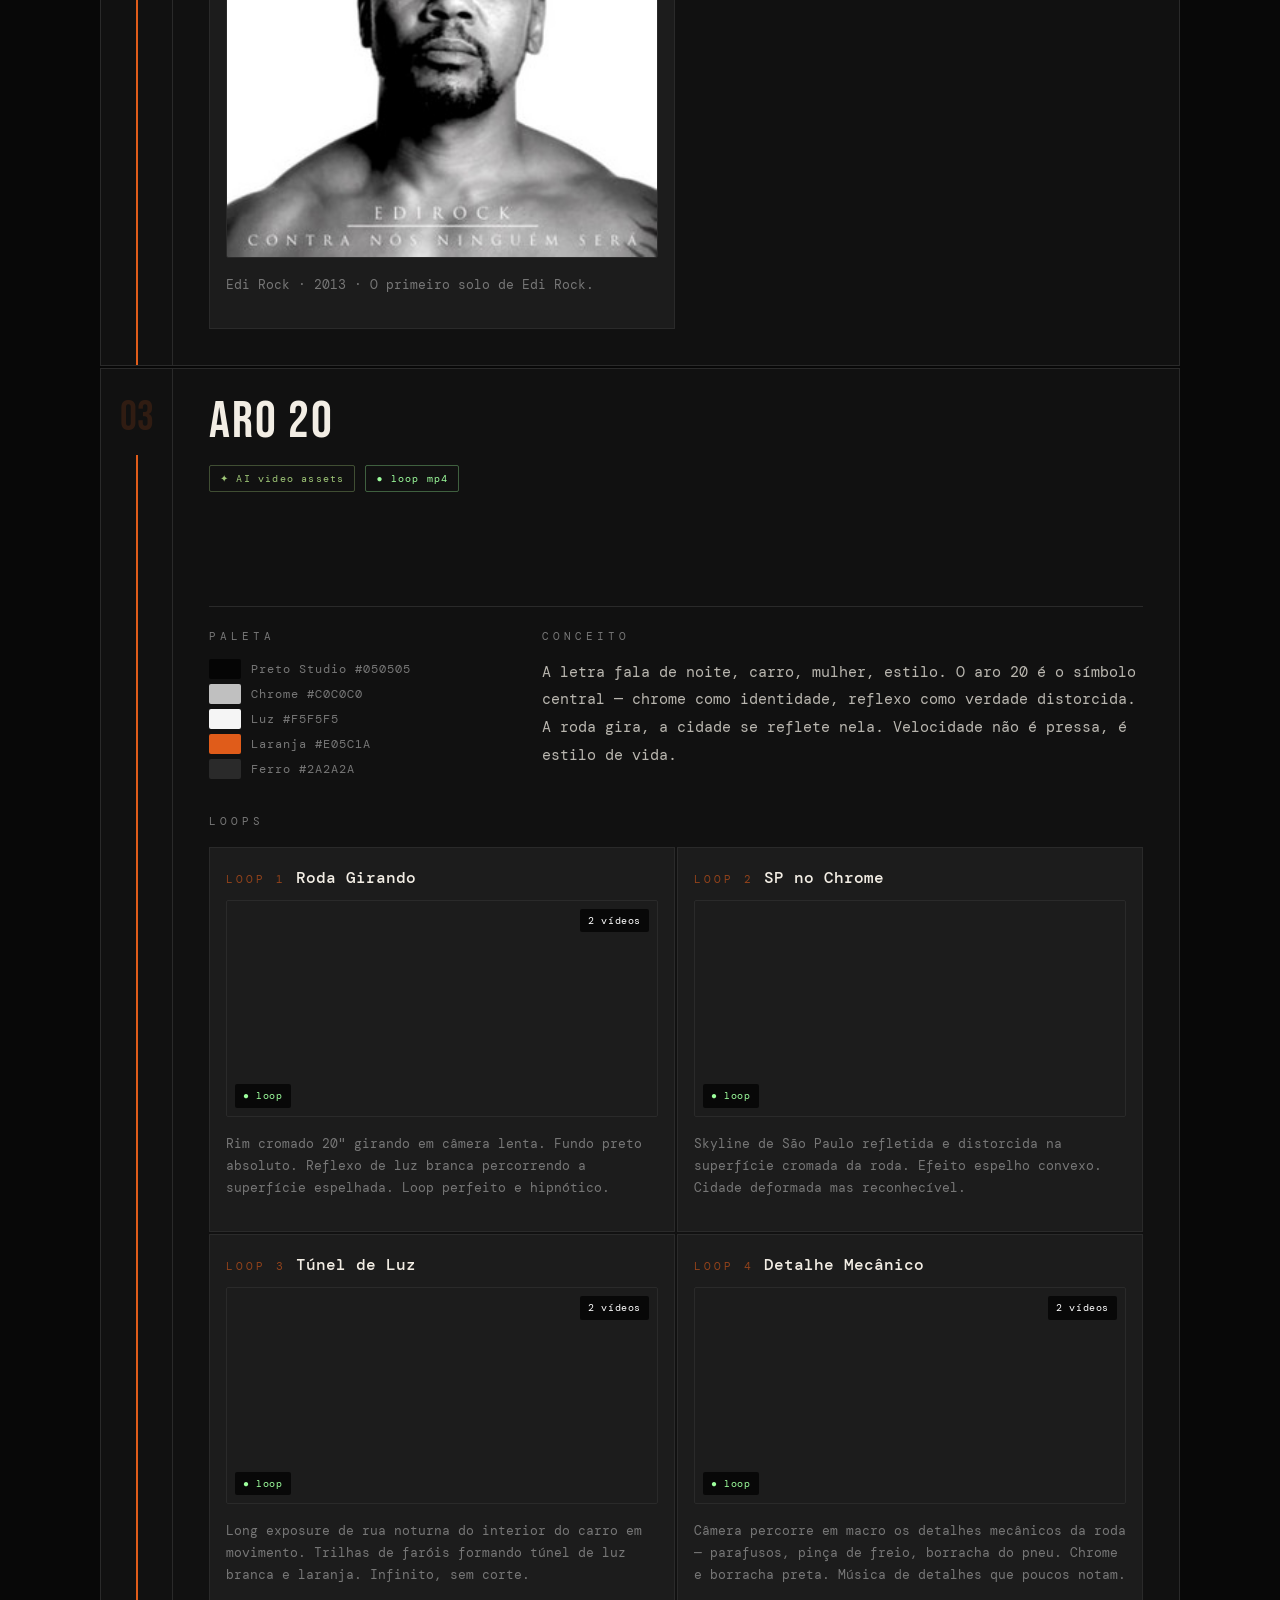
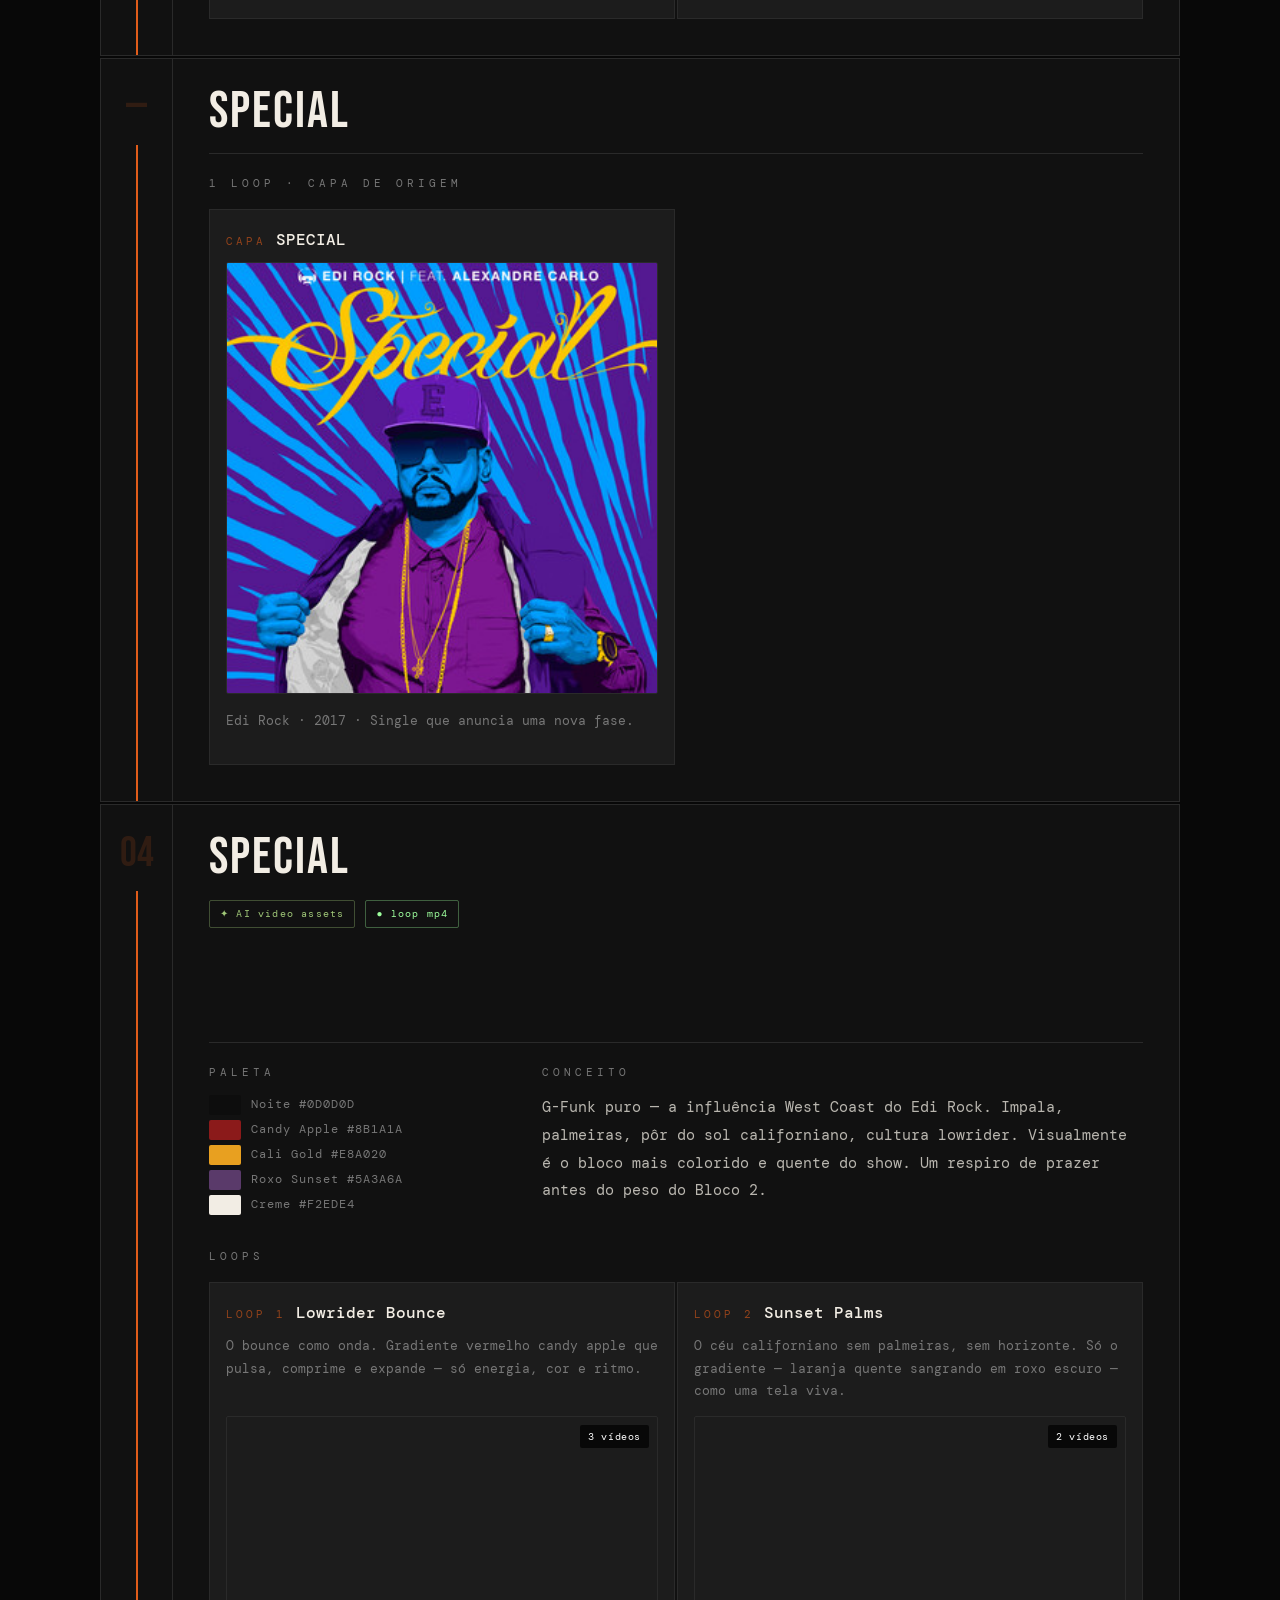
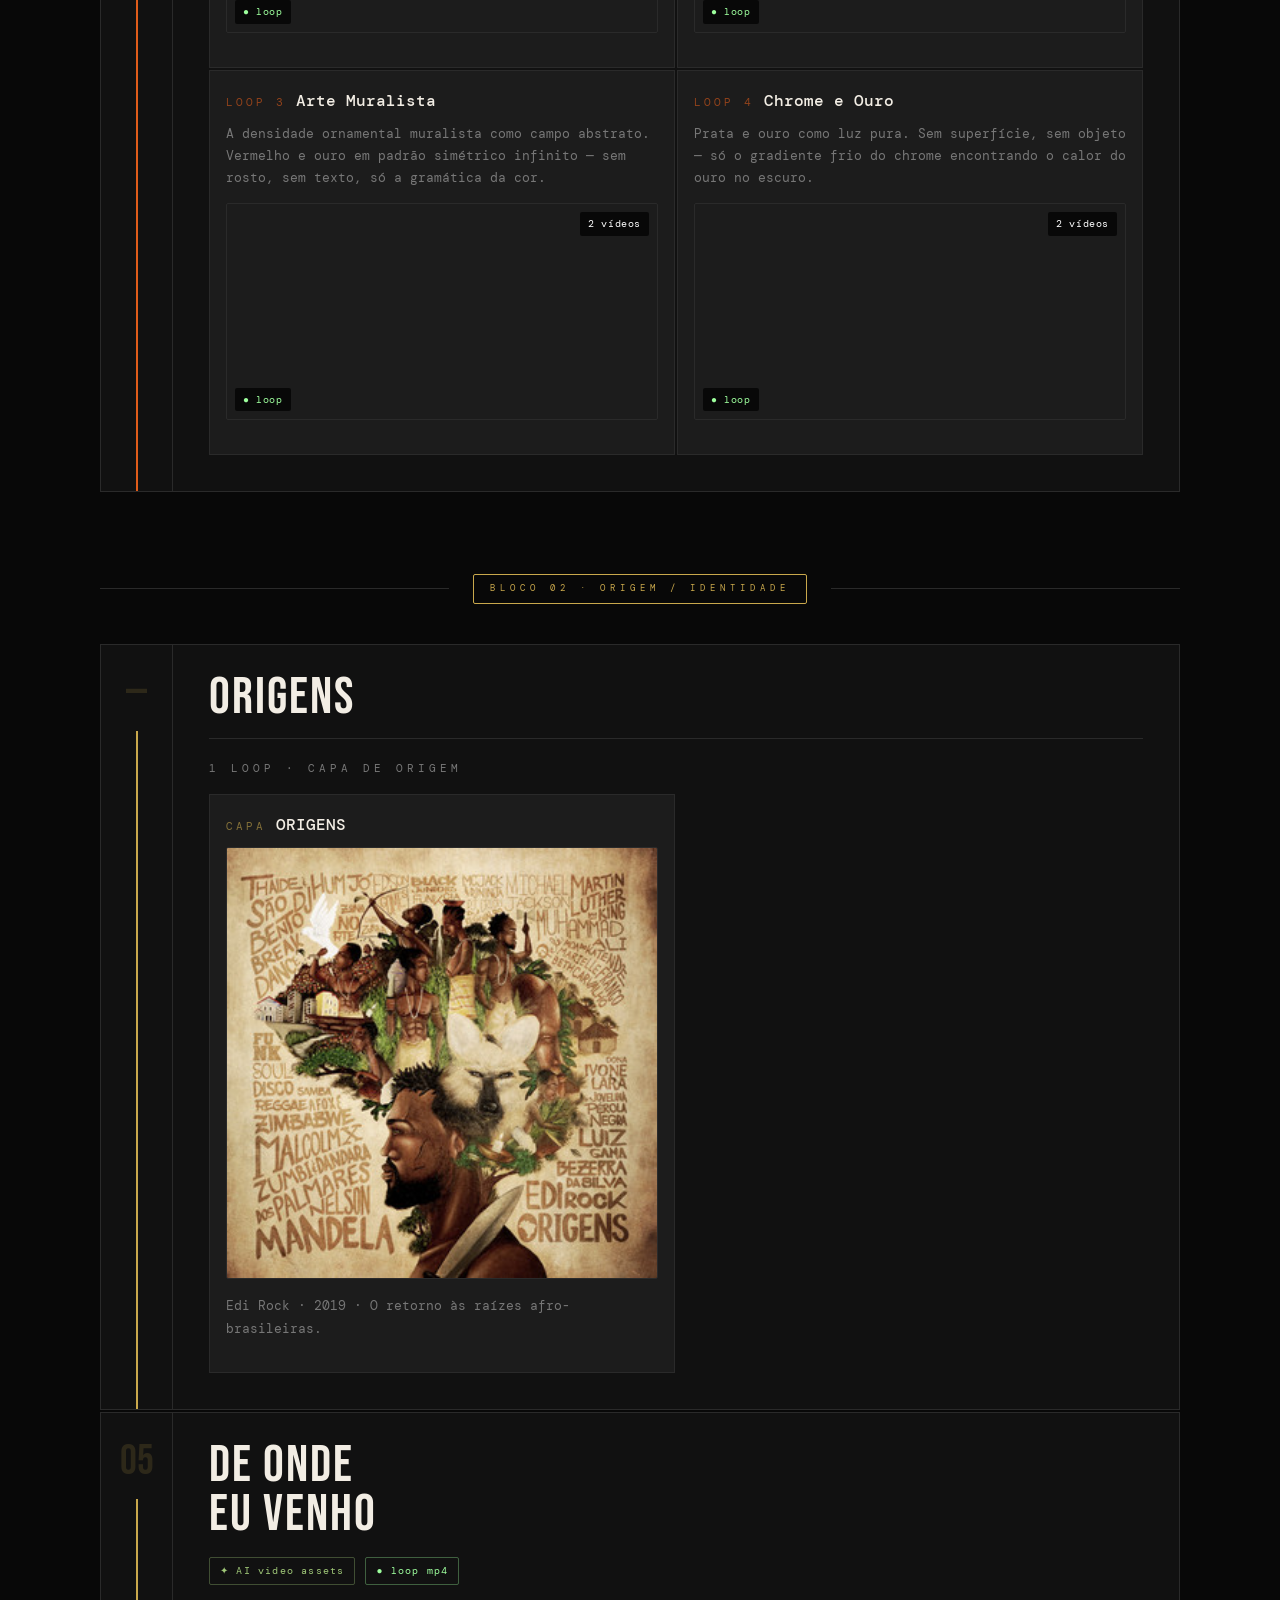
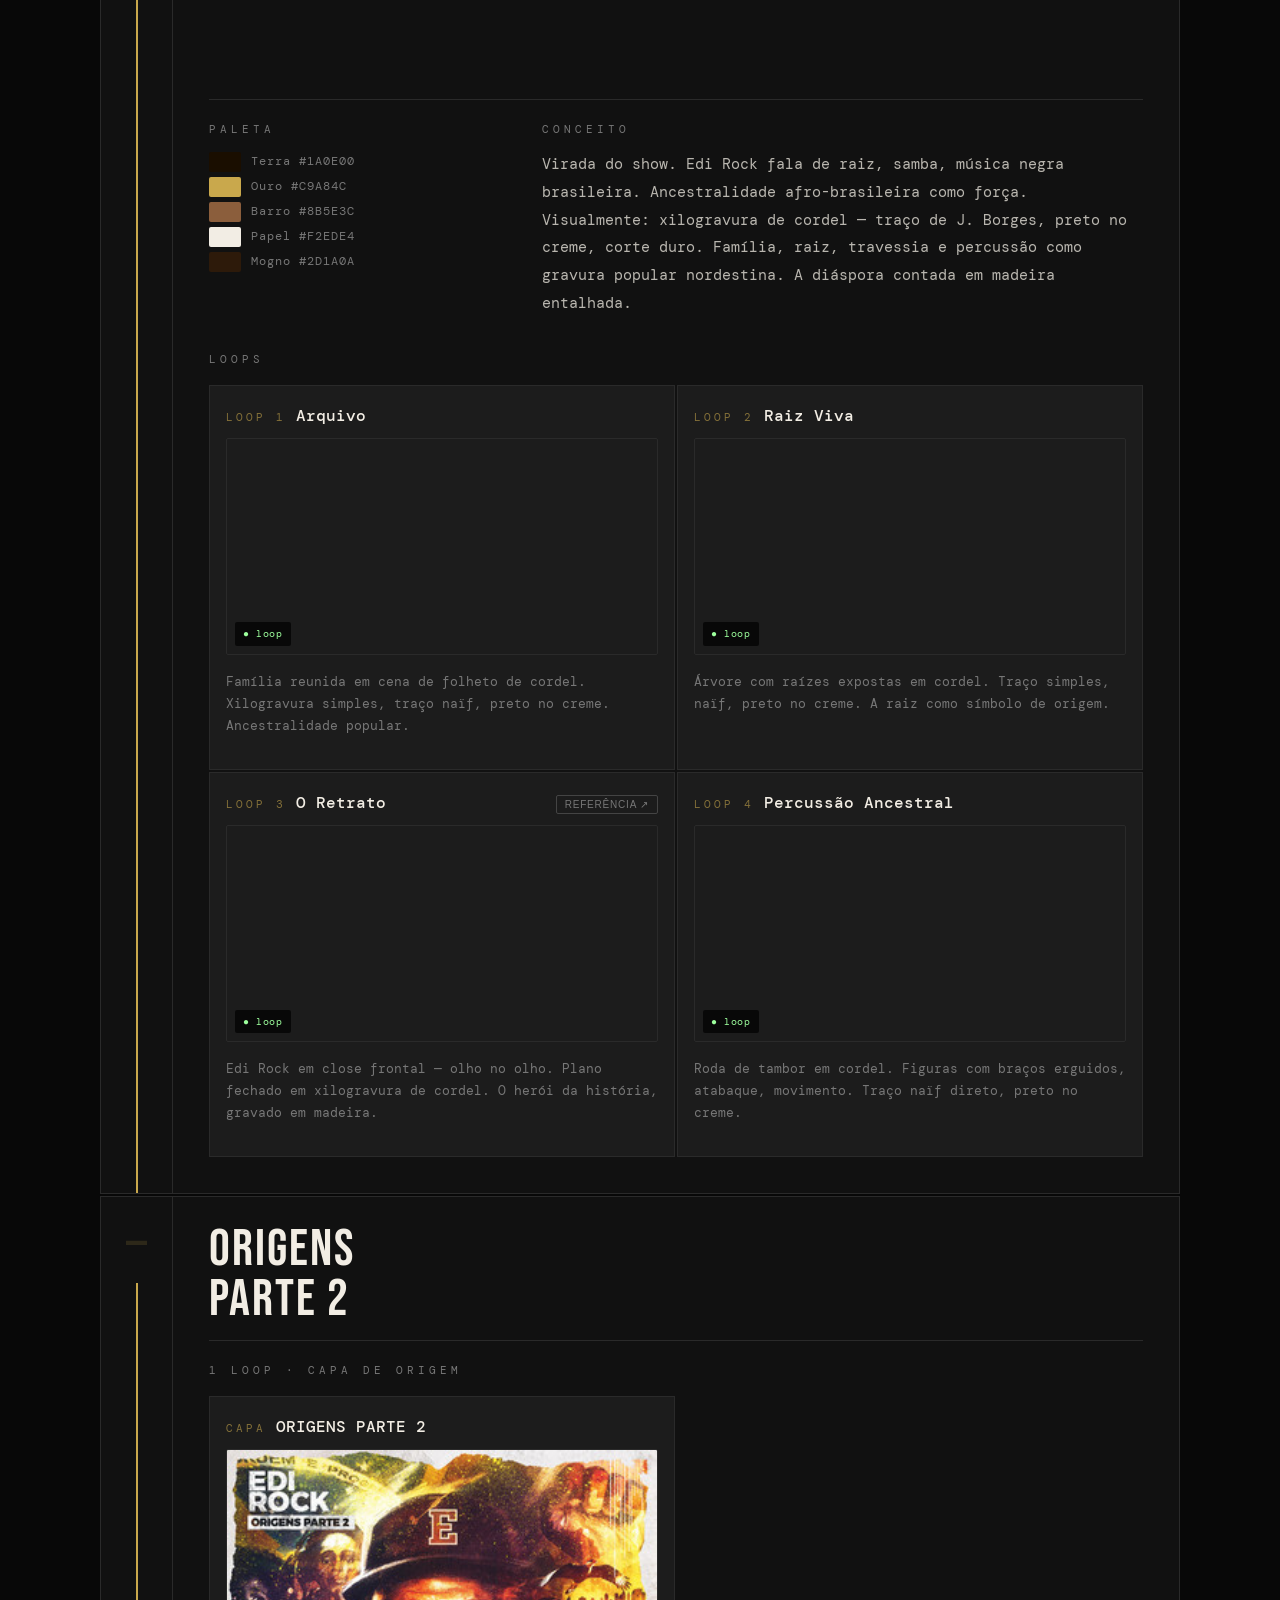
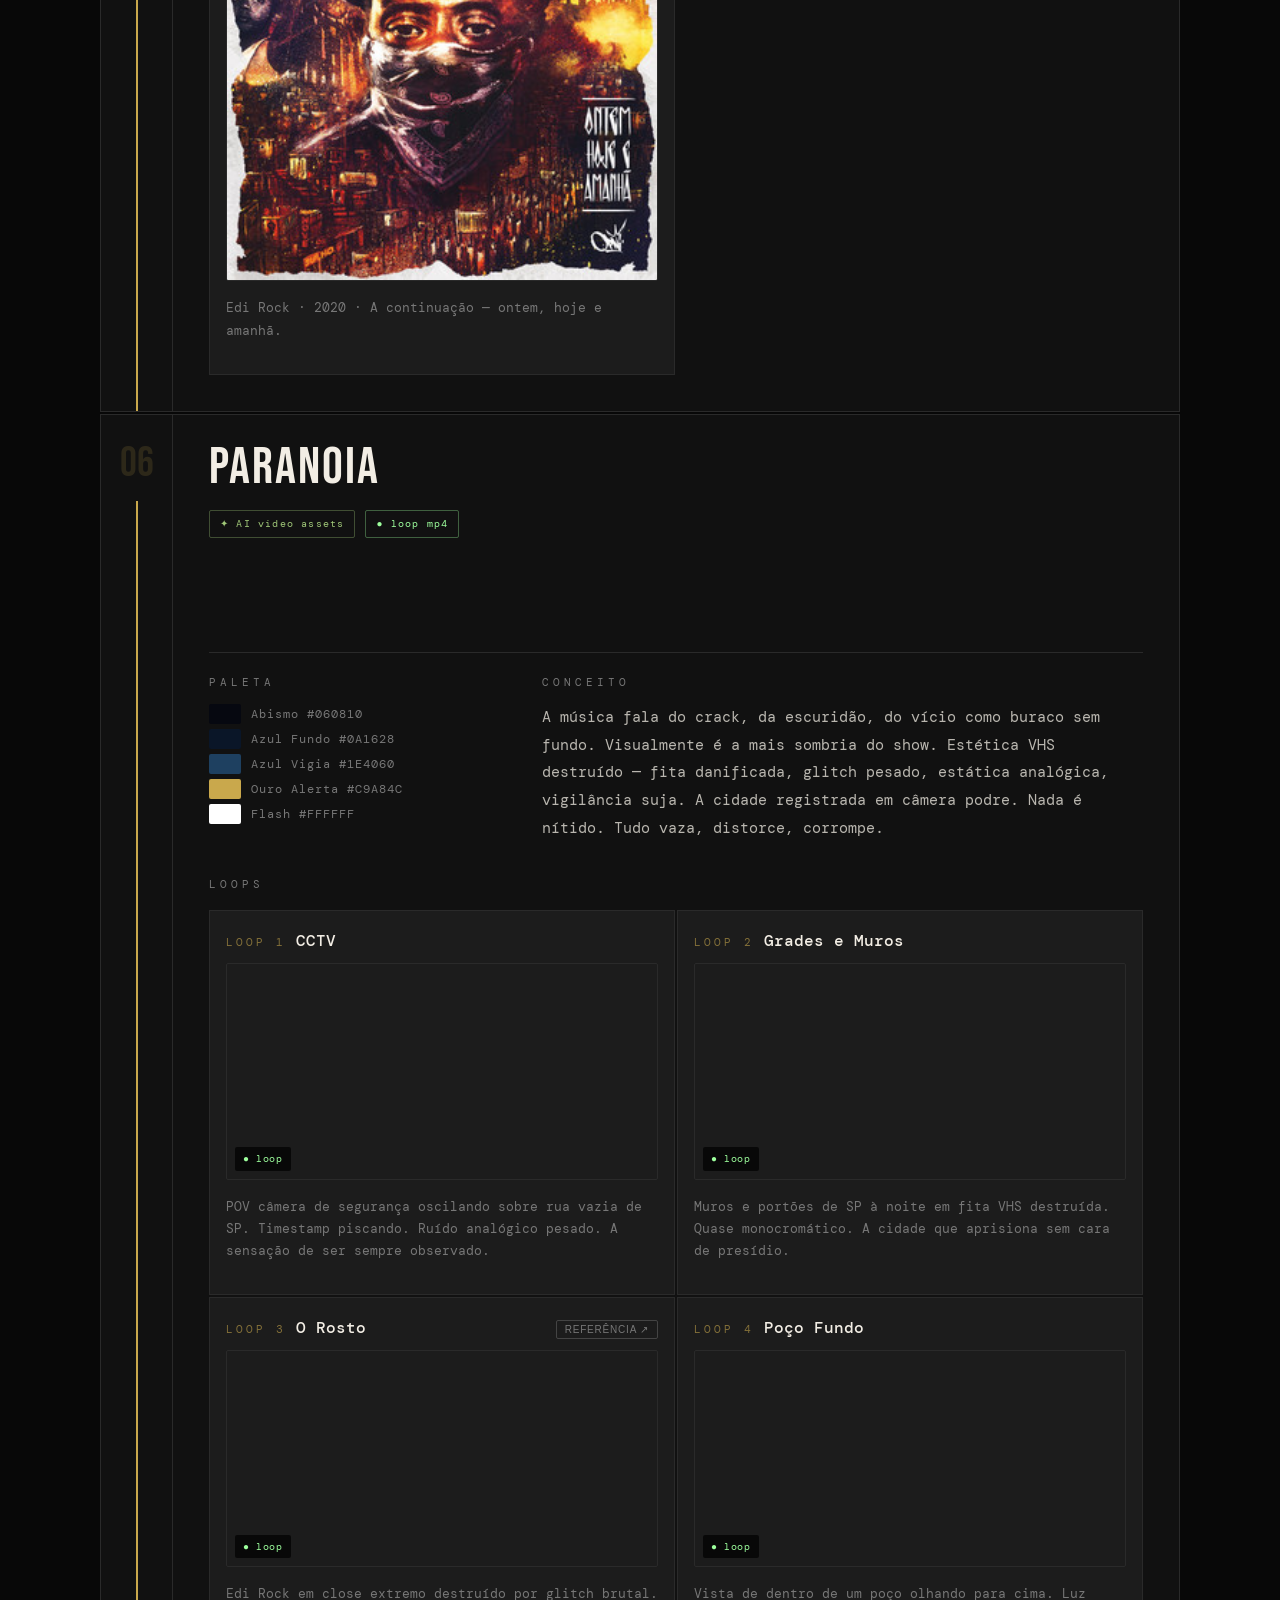
==== commit ca63cb76: "Reestrutura SEAMLESS + upscale 4K + novos loops (M02/M06/M09/M10/M11) - Todos os SEAMLESS migrados d" ====
--- a/index.html
+++ b/index.html
@@ -7,7 +7,7 @@
 <link href="https://fonts.googleapis.com/css2?family=Bebas+Neue&family=DM+Mono:ital,wght@0,300;0,400;0,500;1,300&family=Playfair+Display:wght@700;900&display=swap" rel="stylesheet">
 <link rel="stylesheet" href="./style.css">
 </head>
-<body class="prompts-locked">
+<body>
 
 <!-- NAV -->
 <nav>
@@ -18,7 +18,6 @@
     <li><a href="#b2">Bloco 02</a></li>
     <li><a href="#b3">Bloco 03</a></li>
   </ul>
-  <button class="nav-unlock-btn" id="unlockBtn" onclick="unlockPrompts(this)">⌒ prompts</button>
 </nav>
 
 <!-- HERO -->
@@ -51,48 +50,6 @@
 <section class="global-section">
 
   <div class="section-eyebrow">Sistema Visual Global</div>
-  <h2 class="section-title">TIPOGRAFIA</h2>
-
-  <div class="typo-showcase">
-    <div class="typo-card">
-      <div class="typo-sample">
-        <div style="font-family:'Bebas Neue',sans-serif; font-size:64px; line-height:1; color:var(--branco); letter-spacing:3px;">BEBAS<br>NEUE</div>
-      </div>
-      <div class="typo-info-label">Uso</div>
-      <div class="typo-info-val" style="margin-bottom:10px;">Títulos · Números · Display · LED</div>
-      <div class="typo-info-label">Peso</div>
-      <div class="typo-info-val" style="margin-bottom:10px;">Regular (único)</div>
-      <div class="typo-info-label">Tracking</div>
-      <div class="typo-info-val" style="margin-bottom:10px;">3–6px · todo caps</div>
-      <a href="https://fonts.google.com/specimen/Bebas+Neue" target="_blank" class="asset-btn" style="display:inline-block; margin-top:8px; text-decoration:none;">↗ Google Fonts</a>
-    </div>
-    <div class="typo-card">
-      <div class="typo-sample">
-        <div style="font-family:'Playfair Display',serif; font-size:42px; line-height:1.1; color:var(--branco); font-weight:900; font-style:italic;">Playfair<br>Display</div>
-      </div>
-      <div class="typo-info-label">Uso</div>
-      <div class="typo-info-val" style="margin-bottom:10px;">Conceitos · Citações · Editoriais</div>
-      <div class="typo-info-label">Peso</div>
-      <div class="typo-info-val" style="margin-bottom:10px;">700 · 900 · Italic</div>
-      <div class="typo-info-label">Tracking</div>
-      <div class="typo-info-val" style="margin-bottom:10px;">Normal · uso reservado</div>
-      <a href="https://fonts.google.com/specimen/Playfair+Display" target="_blank" class="asset-btn" style="display:inline-block; margin-top:8px; text-decoration:none;">↗ Google Fonts</a>
-    </div>
-    <div class="typo-card">
-      <div class="typo-sample">
-        <div style="font-family:'DM Mono',monospace; font-size:20px; line-height:1.5; color:var(--branco);">DM Mono<br>0123456789<br>ABCDEFG</div>
-      </div>
-      <div class="typo-info-label">Uso</div>
-      <div class="typo-info-val" style="margin-bottom:10px;">Labels · Hex codes · Prompts · UI</div>
-      <div class="typo-info-label">Peso</div>
-      <div class="typo-info-val" style="margin-bottom:10px;">300 · 400 · 500</div>
-      <div class="typo-info-label">Tracking</div>
-      <div class="typo-info-val" style="margin-bottom:10px;">2–5px em labels uppercase</div>
-      <a href="https://fonts.google.com/specimen/DM+Mono" target="_blank" class="asset-btn" style="display:inline-block; margin-top:8px; text-decoration:none;">↗ Google Fonts</a>
-    </div>
-  </div>
-
-  <div class="section-eyebrow">Sistema Visual Global</div>
   <h2 class="section-title">PALETA</h2>
 
   <div class="palette-row">
@@ -170,20 +127,12 @@
                 <span class="loop-tag" style="color:var(--b1);">Capa</span>
                 <span class="loop-name">SOBREVIVENDO NO INFERNO</span>
               </div>
-              <div class="loop-preview" style="aspect-ratio:1/1;">
-                <img src="./assets/capas/sobrevivendo.jpg" alt="SOBREVIVENDO" style="aspect-ratio:1/1;"/>
+              <div class="loop-preview loop-has-video loop-has-seamless" onclick="openVideoModal('./assets/capas/sobrevivendo_animacao_seamless.mp4')" style="aspect-ratio:1/1;">
+                <video src="./assets/capas/sobrevivendo_animacao_seamless.mp4" autoplay loop muted playsinline></video>
+                <div class="loop-play-btn">▶</div>
+                <div class="seamless-badge">● loop</div>
               </div>
               <div class="loop-desc">Racionais MCs · 1997 · A origem. O álbum que mudou o rap nacional.</div>
-              <div class="prompt-box" style="border-left-color:#a0c878;">
-                <button class="prompt-copy" onclick="copyP(this)">copiar</button>
-                <span class="prompt-tool frame">Frame Estático</span>
-                <span class="prompt-text">Sobrevivendo no Inferno album cover, Racionais MCs 1997, centered full frame, cinematic dark vignette, heavy film grain, monumental iconic presence, photorealistic</span>
-              </div>
-              <div class="prompt-box" style="border-left-color:#6a9fd8; margin-top:8px;">
-                <button class="prompt-copy" onclick="copyP(this)">copiar</button>
-                <span class="prompt-tool anim">Animação</span>
-                <span class="prompt-text">Sobrevivendo no Inferno album cover slowly zooming in, dark vignette pulsing at edges, heavy film grain breathing, seamless loop, cinematic title card</span>
-              </div>
             </div>
           </div>
         </div>
@@ -221,7 +170,7 @@
         </div>
 
         <div>
-          <div class="m-loops-title">4 Loops + Prompts</div>
+          <div class="m-loops-title">Loops</div>
           <div class="loops-grid">
 
           <!-- LOOP 1 -->
@@ -230,25 +179,13 @@
               <span class="loop-tag" style="color:var(--b1);">Loop 1</span>
               <span class="loop-name">Sample de Rádio</span>
             </div>
-                        <div class="loop-preview loop-has-video" onclick="openVideoModal('./assets/m01/loops/m01_boombox-de-luz_l1_boombox_seamless.mp4')">
-              <video src="./assets/m01/loops/m01_boombox-de-luz_l1_boombox_seamless.mp4" autoplay loop muted playsinline></video>
+                        <div class="loop-preview loop-has-video" onclick="openVideoModal('./assets/m01/SEAMLESS/01_QUAL_MENTIRA_VOU_ACREDITAR_BOOMBOX_SEAMLESS.mp4')">
+              <video src="./assets/m01/SEAMLESS/01_QUAL_MENTIRA_VOU_ACREDITAR_BOOMBOX_SEAMLESS.mp4" autoplay loop muted playsinline preload="none"></video>
               <div class="loop-play-btn">▶</div>
               <div class="seamless-badge">● loop</div>
             </div>
 
 <div class="loop-desc">Referência direta ao sample de abertura. Dial analógico varrendo frequências. Noise, interferência, glitch de VHS. O sinal se estabiliza e o show começa.</div>
-
-            <div class="prompt-box" style="border-left-color:#a0c878;">
-              <button class="prompt-copy" onclick="copyP(this)">copiar</button>
-              <span class="prompt-tool frame">Frame Estático</span>
-              <span class="prompt-text">Front-facing view of a massive vintage 1980s boombox, imposing and monumental, full body visible within frame, wide 16:9 composition, entire boombox centered and contained, fills most of the frame, low angle slightly below eye level looking up, photorealistic, dual cassette decks, analog FM tuner dial, large powerful speaker grills on both sides, warm amber backlight behind the tuner, no fake text no invented labels no made-up numbers, only real physical details, dark cinematic background, dramatic side lighting with deep shadows, VHS scanlines overlay, raw film grain, slight chromatic aberration, cinematic still</span>
-            </div>
-
-            <div class="prompt-box" style="border-left-color:#6a9fd8; margin-top:8px;">
-              <button class="prompt-copy" onclick="copyP(this)">copiar</button>
-              <span class="prompt-tool anim">Animação</span>
-              <span class="prompt-text">Massive vintage 1980s boombox centered on screen, static locked-off camera, no camera movement, VHS scanlines flickering across the entire frame, white noise particles drifting slowly over the surface, amber backlight behind the FM tuner pulsing gently, cassette reels spinning in slow hypnotic loop, electromagnetic interference patterns forming and dissolving, deep shadows breathing, seamless loop, dark cinematic atmosphere --ar 16:9</span>
-            </div>
           </div>
 
           <!-- LOOP 2 -->
@@ -257,25 +194,13 @@
               <span class="loop-tag" style="color:var(--b1);">Loop 2</span>
               <span class="loop-name">Concreto Vivo</span>
             </div>
-                        <div class="loop-preview loop-has-video" onclick="openVideoModal('./assets/m01/loops/m01_boombox-de-luz_l2_concreto_seamless.mp4')">
-              <video src="./assets/m01/loops/m01_boombox-de-luz_l2_concreto_seamless.mp4" autoplay loop muted playsinline></video>
+                        <div class="loop-preview loop-has-video" onclick="openVideoModal('./assets/m01/SEAMLESS/01_QUAL_MENTIRA_VOU_ACREDITAR_CONCRETO_VIVO_SEAMLESS.mp4')">
+              <video src="./assets/m01/SEAMLESS/01_QUAL_MENTIRA_VOU_ACREDITAR_CONCRETO_VIVO_SEAMLESS.mp4" autoplay loop muted playsinline preload="none"></video>
               <div class="loop-play-btn">▶</div>
               <div class="seamless-badge">● loop</div>
             </div>
 
 <div class="loop-desc">A superfície do concreto brutalista de São Paulo respira e pulsa como se fosse orgânico. Fissuras se abrem e fecham. Manchas de umidade formam padrões que aparecem e somem.</div>
-
-            <div class="prompt-box" style="border-left-color:#a0c878;">
-              <button class="prompt-copy" onclick="copyP(this)">copiar</button>
-              <span class="prompt-tool frame">Frame Estático</span>
-              <span class="prompt-text">Extreme close-up of São Paulo brutalist concrete wall, São Bento metro area architecture, raw texture with deep moisture stains and hairline cracks, dramatic single light source from below casting hard shadows, monolithic and still, dark cinematic, no people</span>
-            </div>
-
-            <div class="prompt-box" style="border-left-color:#6a9fd8; margin-top:8px;">
-              <button class="prompt-copy" onclick="copyP(this)">copiar</button>
-              <span class="prompt-tool anim">Animação</span>
-              <span class="prompt-text">Extreme close-up of São Paulo brutalist concrete surface slowly breathing and pulsing like living skin, cracks organically opening and closing in rhythm, moisture stains morphing into abstract map-like patterns and dissolving back, subtle slow camera push-in, seamless loop, dark cinematic lighting, no people, São Bento metro area --ar 16:9</span>
-            </div>
           </div>
 
           <!-- LOOP 3 -->
@@ -284,25 +209,13 @@
               <span class="loop-tag" style="color:var(--b1);">Loop 3</span>
               <span class="loop-name">Escadaria Infinita</span>
             </div>
-                        <div class="loop-preview loop-has-video" onclick="openVideoModal('./assets/m01/loops/m01_boombox-de-luz_l3_escadaria_seamless.mp4')">
-              <video src="./assets/m01/loops/m01_boombox-de-luz_l3_escadaria_seamless.mp4" autoplay loop muted playsinline></video>
+                        <div class="loop-preview loop-has-video" onclick="openVideoModal('./assets/m01/SEAMLESS/01_QUAL_MENTIRA_VOU_ACREDITAR_ESCADARIA_INFINITA_SEAMLESS.mp4')">
+              <video src="./assets/m01/SEAMLESS/01_QUAL_MENTIRA_VOU_ACREDITAR_ESCADARIA_INFINITA_SEAMLESS.mp4" autoplay loop muted playsinline preload="none"></video>
               <div class="loop-play-btn">▶</div>
               <div class="seamless-badge">● loop</div>
             </div>
 
 <div class="loop-desc">A escadaria brutalista do entorno do São Bento não tem topo. Câmera sobe eternamente — Escher meets concreto paulistano. A cidade aparece, desaparece, reaparece maior.</div>
-
-            <div class="prompt-box" style="border-left-color:#a0c878;">
-              <button class="prompt-copy" onclick="copyP(this)">copiar</button>
-              <span class="prompt-tool frame">Frame Estático</span>
-              <span class="prompt-text">São Paulo brutalist concrete staircase seen from below looking up, raw concrete steps receding into darkness, São Paulo skyline barely visible at the top, single dramatic light source, Escher-like impossible depth, no people, dark overcast sky, monumental scale</span>
-            </div>
-
-            <div class="prompt-box" style="border-left-color:#6a9fd8; margin-top:8px;">
-              <button class="prompt-copy" onclick="copyP(this)">copiar</button>
-              <span class="prompt-tool anim">Animação</span>
-              <span class="prompt-text">São Paulo brutalist concrete staircase seen from below looking up, raw concrete steps slowly ascending frame, at the top the staircase folds impossibly back onto itself Penrose-style, the camera never moves but the stairs keep rising infinitely, São Paulo skyline glimpsed and swallowed by darkness in endless cycle, single dramatic light source shifting with the geometry, dreamlike Escher impossible architecture, seamless infinite loop, no people, dark overcast sky, monumental scale</span>
-            </div>
           </div>
 
           <!-- LOOP 4 -->
@@ -311,25 +224,13 @@
               <span class="loop-tag" style="color:var(--b1);">Loop 4</span>
               <span class="loop-name">Praça Dobrada</span>
             </div>
-                        <div class="loop-preview loop-has-video" onclick="openVideoModal('./assets/m01/loops/m01_boombox-de-luz_l4_praca_seamless.mp4')">
-              <video src="./assets/m01/loops/m01_boombox-de-luz_l4_praca_seamless.mp4" autoplay loop muted playsinline></video>
+                        <div class="loop-preview loop-has-video" onclick="openVideoModal('./assets/m01/SEAMLESS/01_QUAL_MENTIRA_VOU_ACREDITAR_PRACA_DOBRADA_SEAMLESS.mp4')">
+              <video src="./assets/m01/SEAMLESS/01_QUAL_MENTIRA_VOU_ACREDITAR_PRACA_DOBRADA_SEAMLESS.mp4" autoplay loop muted playsinline preload="none"></video>
               <div class="loop-play-btn">▶</div>
               <div class="seamless-badge">● loop</div>
             </div>
 
 <div class="loop-desc">O Vale do Anhangabaú se dobra sobre si mesmo. Olho de peixe extremo. A praça vira túnel, vira esfera, vira nada — o concreto fragmenta em partículas e se remonta. Sonho lúcido em São Paulo.</div>
-
-            <div class="prompt-box" style="border-left-color:#a0c878;">
-              <button class="prompt-copy" onclick="copyP(this)">copiar</button>
-              <span class="prompt-tool frame">Frame Estático</span>
-              <span class="prompt-text">Resin concrete surfaces arranged in geometric collage, multiple slabs at sharp 90-degree breaks, panels shifting between horizontal vertical and depth planes, varied tones from ash grey to deep charcoal, matte finish with subtle sheen, surface wear and imperfections visible, dramatic raking light catching the plane changes, wide graphic composition, flat 3D render aesthetic, no buildings no sky no people, high contrast</span>
-            </div>
-
-            <div class="prompt-box" style="border-left-color:#6a9fd8; margin-top:8px;">
-              <button class="prompt-copy" onclick="copyP(this)">copiar</button>
-              <span class="prompt-tool anim">Animação</span>
-              <span class="prompt-text">Resin concrete slabs in geometric collage, panels arranged at 90-degree breaks across horizontal vertical and depth planes, each surface slowly rotating independently on its own axis, planes folding into perpendicular angles and unfolding back, varied tones ash grey to deep charcoal, matte finish with subtle sheen, dramatic raking light shifting across plane changes, mograph loop, seamless, no buildings no sky no people, high contrast</span>
-            </div>
           </div>
 
           <!-- LOOP 5 -->
@@ -338,25 +239,13 @@
               <span class="loop-tag" style="color:var(--b1);">Loop 5</span>
               <span class="loop-name">Estação São Bento</span>
             </div>
-            <div class="loop-preview loop-has-video" onclick="openVideoModal('./assets/m01/loops/m01_boombox-de-luz_l5_sao-bento_seamless.mp4')">
-              <video src="./assets/m01/loops/m01_boombox-de-luz_l5_sao-bento_seamless.mp4" autoplay loop muted playsinline></video>
+            <div class="loop-preview loop-has-video" onclick="openVideoModal('./assets/m01/SEAMLESS/01_QUAL_MENTIRA_VOU_ACREDITAR_SAO_BENTO_SEAMLESS.mp4')">
+              <video src="./assets/m01/SEAMLESS/01_QUAL_MENTIRA_VOU_ACREDITAR_SAO_BENTO_SEAMLESS.mp4" autoplay loop muted playsinline preload="none"></video>
               <div class="loop-play-btn">▶</div>
               <div class="seamless-badge">● loop</div>
             </div>
 
 <div class="loop-desc">A plataforma da São Bento vazia. Luz fluorescente cortando o concreto bruto. Câmera desliza suave pelo trilho — cidade subterrânea, ritmo suspenso. O metrô chega, parte, o loop recomeça.</div>
-
-            <div class="prompt-box" style="border-left-color:#a0c878;">
-              <button class="prompt-copy" onclick="copyP(this)">copiar</button>
-              <span class="prompt-tool frame">Frame Estático</span>
-              <span class="prompt-text">São Paulo metro train, silver with blue stripe, camera facing directly perpendicular to the train side, 90 degree angle, train body filling the entire frame horizontally, flat lateral view, no logos, no symbols, no text, no markings, no perspective distortion, no people, photorealistic, sharp focus on train body and doors</span>
-            </div>
-
-            <div class="prompt-box" style="border-left-color:#6a9fd8; margin-top:8px;">
-              <button class="prompt-copy" onclick="copyP(this)">copiar</button>
-              <span class="prompt-tool anim">Animação</span>
-              <span class="prompt-text">Fixed camera on São Paulo metro station platform, silver and blue metro train entering frame from left at full speed, rushing past perpendicular to camera, filling the entire frame, motion blur on train body, train slowing to a stop, doors sliding open then closing, train accelerating and exiting frame to the right, seamless loop, no people, photorealistic, cinematic widescreen</span>
-            </div>
           </div>
 
           <!-- LOOP 6 -->
@@ -365,25 +254,13 @@
               <span class="loop-tag" style="color:var(--b1);">Loop 6</span>
               <span class="loop-name">Grafite</span>
             </div>
-            <div class="loop-preview loop-has-video" onclick="openVideoModal('./assets/m01/loops/m01_boombox-de-luz_l6_grafite_seamless.mp4')">
-              <video src="./assets/m01/loops/m01_boombox-de-luz_l6_grafite_seamless.mp4" autoplay loop muted playsinline></video>
+            <div class="loop-preview loop-has-video" onclick="openVideoModal('./assets/m01/SEAMLESS/01_QUAL_MENTIRA_VOU_ACREDITAR_GRAFITE_SEAMLESS.mp4')">
+              <video src="./assets/m01/SEAMLESS/01_QUAL_MENTIRA_VOU_ACREDITAR_GRAFITE_SEAMLESS.mp4" autoplay loop muted playsinline preload="none"></video>
               <div class="loop-play-btn">▶</div>
               <div class="seamless-badge">● loop</div>
             </div>
 
 <div class="loop-desc">Parede do metrô tomada por grafite anos 80. "EDI ROCK" em wildstyle. DJs, MCs, bboys pintados no concreto — a cultura hip hop gravada na cidade.</div>
-
-            <div class="prompt-box" style="border-left-color:#a0c878;">
-              <button class="prompt-copy" onclick="copyP(this)">copiar</button>
-              <span class="prompt-tool frame">Frame Estático</span>
-              <span class="prompt-text">São Paulo metro concrete wall covered in 1980s Brazilian graffiti, "EDI ROCK" lettering in old school hip hop wildstyle, Os Gêmeos style vibrant characters, DJs turntables MCs and bboys painted around the lettering, raw concrete surface, underground metro atmosphere, flat frontal view of wall, no people, photorealistic</span>
-            </div>
-
-            <div class="prompt-box" style="border-left-color:#6a9fd8; margin-top:8px;">
-              <button class="prompt-copy" onclick="copyP(this)">copiar</button>
-              <span class="prompt-tool anim">Animação</span>
-              <span class="prompt-text">Camera panning laterally across São Paulo metro concrete wall, 1980s Brazilian graffiti mural, "EDI ROCK" wildstyle lettering, Os Gêmeos style characters, DJs turntables MCs bboys painted across the wall, underground metro atmosphere, raw concrete, seamless loop, no people, photorealistic</span>
-            </div>
           </div>
 
           </div>
@@ -419,11 +296,6 @@
                 <div class="seamless-badge">● loop</div>
               </div>
               <div class="loop-desc">Racionais MCs · 2002 · O duplo álbum que consolidou o legado.</div>
-              <div class="prompt-box" style="border-left-color:#6a9fd8;">
-                <button class="prompt-copy" onclick="copyP(this)">copiar</button>
-                <span class="prompt-tool anim">Animação</span>
-                <span class="prompt-text">Black man standing next to a lowrider car on a sunny street, wide leg pants, Converse sneakers, red bandana hanging from pocket, green bottle on the ground, chrome wheel gleaming. Fixed static camera, no zoom, no movement. Heat shimmer in the air, light wind moves the bandana slightly. Warm afternoon light, film grain, urban Brazil, 2000s street photography feel. Cinematic loop.</span>
-              </div>
             </div>
           </div>
         </div>
@@ -455,86 +327,73 @@
         </div>
         <div>
           <div class="m-conceito-title">Conceito</div>
-          <div class="m-conceito-text">Noite paulistana de sexta. Edi Rock na rua, a polícia de olho, o chamado da balada. A música é sobre navegar o jogo social da noite — com ironia e estilo. Cenário: rua molhada, luz de sódio, botequim, moto, clube. Tudo à noite, tudo em movimento.</div>
-        </div>
-        <div>
-          <div class="m-loops-title">Loops + Prompts</div>
-          <div class="loops-grid">
-          <div class="loop-item">
-            <div class="loop-header"><span class="loop-tag" style="color:var(--b1);">Loop 1</span><span class="loop-name">Rua Molhada</span></div>
-            <div class="loop-preview loop-has-video loop-has-seamless" onclick="openVideoModal('./assets/m02/loops/m02_estilo-cachorro_l1_rua-molhada_seamless.mp4')">
-              <video src="./assets/m02/loops/m02_estilo-cachorro_l1_rua-molhada_seamless.mp4" autoplay loop muted playsinline></video>
-              
-              <div class="seamless-badge">● loop</div>
-            </div>
-<div class="loop-desc">Vista rasante de calçada de paralelepípedo molhada. Luz de sódio laranja refletindo em poças. SP de madrugada, sem pessoas. Câmera desliza lentamente.</div>
-            <div class="prompt-box" style="border-left-color:#a0c878;">
-              <button class="prompt-copy" onclick="copyP(this)">copiar</button>
-              <span class="prompt-tool frame">Frame Estático</span>
-              <span class="prompt-text">Low angle view of wet cobblestone street São Paulo at 3am, orange sodium vapor lamp reflections pooling in puddles, thin urban fog, no people, hyper-textured asphalt, extreme cinematic grain, noir atmosphere, deep shadows</span>
-            </div>
-            <div class="prompt-box" style="border-left-color:#6a9fd8; margin-top:8px;">
-              <button class="prompt-copy" onclick="copyP(this)">copiar</button>
-              <span class="prompt-tool anim">Animação</span>
-              <span class="prompt-text">Low angle camera slowly gliding over wet São Paulo cobblestone street at night, orange sodium light reflections rippling in puddles, thin fog drifting across frame, no people, seamless loop, cinematic grain --ar 16:9</span>
-            </div>
-          </div>
-          <div class="loop-item">
-            <div class="loop-header"><span class="loop-tag" style="color:var(--b1);">Loop 2</span><span class="loop-name">Farol na Névoa</span></div>
-            <div class="loop-preview loop-has-video loop-has-seamless" onclick="openVideoModal('./assets/m02/loops/m02_estilo-cachorro_l2_farol_seamless.mp4')">
-              <video src="./assets/m02/loops/m02_estilo-cachorro_l2_farol_seamless.mp4" autoplay loop muted playsinline></video>
-              
-              <div class="seamless-badge">● loop</div>
-            </div>
-<div class="loop-desc">Par de faróis cortando névoa urbana de SP. Luz branca dura rasgando fumaça. Câmera fixa, o carro avança lentamente e some. Loop com o ciclo se repetindo.</div>
-            <div class="prompt-box" style="border-left-color:#a0c878;">
-              <button class="prompt-copy" onclick="copyP(this)">copiar</button>
-              <span class="prompt-tool frame">Frame Estático</span>
-              <span class="prompt-text">Two car headlights cutting through dense urban fog in a narrow São Paulo street at night, hard white light beams against deep black shadows, bokeh city lights behind, heavy 35mm film grain, cinematic noir still</span>
-            </div>
-            <div class="prompt-box" style="border-left-color:#6a9fd8; margin-top:8px;">
-              <button class="prompt-copy" onclick="copyP(this)">copiar</button>
-              <span class="prompt-tool anim">Animação</span>
-              <span class="prompt-text">Two car headlights slowly approaching through dense São Paulo urban fog at night, light beams cutting through smoke, car passes and disappears, seamless loop, cinematic noir, heavy grain --ar 16:9</span>
-            </div>
-          </div>
-          <div class="loop-item">
-            <div class="loop-header"><span class="loop-tag" style="color:var(--b1);">Loop 3</span><span class="loop-name">Bar da Esquina</span></div>
-            <div class="loop-preview loop-has-video loop-has-seamless" onclick="openVideoModal('./assets/m02/loops/m02_estilo-cachorro_l3_bar_seamless.mp4')">
-              <video src="./assets/m02/loops/m02_estilo-cachorro_l3_bar_seamless.mp4" autoplay loop muted playsinline></video>
-              
-              <div class="seamless-badge">● loop</div>
-            </div>
-<div class="loop-desc">Interior de botequim paulistano — mesa de mármore, grade de ferro, letreiro pintado à mão. Luz quente e suja. Câmera levemente instável, como quem observa sem ser visto.</div>
-            <div class="prompt-box" style="border-left-color:#a0c878;">
-              <button class="prompt-copy" onclick="copyP(this)">copiar</button>
-              <span class="prompt-tool frame">Frame Estático</span>
-              <span class="prompt-text">Interior of a worn-down São Paulo botequim bar at night, cracked formica tabletop in foreground, beer in a cheap Brazilian tumbler glass half full, greasy coxinha on a paper napkin, worn playing cards scattered, crushed cigarette pack and ashtray overflowing, stained walls with peeling paint, no text, single bare bulb casting dirty yellow light, poverty and dignity, gritty documentary photography, heavy film grain, shallow depth of field</span>
-            </div>
-            <div class="prompt-box" style="border-left-color:#6a9fd8; margin-top:8px;">
-              <button class="prompt-copy" onclick="copyP(this)">copiar</button>
-              <span class="prompt-tool anim">Animação</span>
-              <span class="prompt-text">Inside a São Paulo botequim bar at night, slow subtle camera drift observing the space, warm dirty light flickering slightly, iron bars shadows moving on wall, seamless loop, gritty documentary style --ar 16:9</span>
-            </div>
-          </div>
-          <div class="loop-item">
-            <div class="loop-header"><span class="loop-tag" style="color:var(--b1);">Loop 4</span><span class="loop-name">Moto na Madrugada</span></div>
-            <div class="loop-preview loop-has-video loop-has-seamless" onclick="openVideoModal('./assets/m02/loops/m02_estilo-cachorro_l4_moto_seamless.mp4')">
-              <video src="./assets/m02/loops/m02_estilo-cachorro_l4_moto_seamless.mp4" autoplay loop muted playsinline></video>
-              
-              <div class="seamless-badge">● loop</div>
-            </div>
-<div class="loop-desc">Moto 900 cortando avenida paulistana vazia de madrugada. POV do piloto ou câmera lateral. Luzes da cidade em bokeh. Velocidade e liberdade noturna.</div>
-            <div class="prompt-box" style="border-left-color:#a0c878;">
-              <button class="prompt-copy" onclick="copyP(this)">copiar</button>
-              <span class="prompt-tool frame">Frame Estático</span>
-              <span class="prompt-text">Motorcycle speeding down empty São Paulo avenue at 3am, city lights bokeh in background, motion blur on wheels, rider silhouette, orange sodium streetlamps, cinematic still, heavy grain</span>
-            </div>
-            <div class="prompt-box" style="border-left-color:#6a9fd8; margin-top:8px;">
-              <button class="prompt-copy" onclick="copyP(this)">copiar</button>
-              <span class="prompt-tool anim">Animação</span>
-              <span class="prompt-text">POV motorcycle riding through empty São Paulo avenues at night, city lights streaking into bokeh, seamless loop, orange and white light trails, cinematic grain, freedom and speed feeling --ar 16:9</span>
-            </div>
+          <div class="m-conceito-text">Noite paulistana de sexta. Edi Rock na rua, a polícia de olho, a balada chamando. A música é sobre navegar o jogo social da noite — com ironia e estilo. Cenário: rua molhada, luz de sódio, moto cortando avenida vazia, botequim com luz quente, homens que sabem se mover, cidade espelhada lá no alto. Tudo à noite, tudo em movimento.</div>
+        </div>
+        <div>
+          <div class="m-loops-title">Loops</div>
+          <div class="loops-grid">
+          <div class="loop-item">
+            <div class="loop-header"><span class="loop-tag" style="color:var(--b1);">Loop 1</span><span class="loop-name">Rua</span></div>
+            <div class="loop-preview loop-has-video loop-has-seamless" onclick="openVideoModal('./assets/m02/SEAMLESS/02_ESTILO_CACHORRO_RUA_SEAMLESS.mp4')">
+              <video src="./assets/m02/SEAMLESS/02_ESTILO_CACHORRO_RUA_SEAMLESS.mp4" autoplay loop muted playsinline preload="none"></video>
+              <div class="loop-play-btn">▶</div>
+              <div class="seamless-badge">● loop</div>
+            </div>
+            <div class="loop-desc">Vista rasante de calçada de paralelepípedo molhada. Luz de sódio laranja refletindo em poças. SP de madrugada, sem pessoas.</div>
+          </div>
+          <div class="loop-item">
+            <div class="loop-header"><span class="loop-tag" style="color:var(--b1);">Loop 2</span><span class="loop-name">Carro</span></div>
+            <div class="loop-preview loop-has-video loop-has-seamless" onclick="openVideoModal('./assets/m02/SEAMLESS/02_ESTILO_CACHORRO_CARRO_SEAMLESS.mp4')">
+              <video src="./assets/m02/SEAMLESS/02_ESTILO_CACHORRO_CARRO_SEAMLESS.mp4" autoplay loop muted playsinline preload="none"></video>
+              <div class="loop-play-btn">▶</div>
+              <div class="seamless-badge">● loop</div>
+            </div>
+            <div class="loop-desc">Carro na noite paulistana. Luz e movimento.</div>
+          </div>
+          <div class="loop-item">
+            <div class="loop-header"><span class="loop-tag" style="color:var(--b1);">Loop 3</span><span class="loop-name">Moto</span></div>
+            <div class="loop-preview loop-has-video loop-has-seamless" onclick="openVideoModal('./assets/m02/SEAMLESS/02_ESTILO_CACHORRO_MOTO_SEAMLESS.mp4')">
+              <video src="./assets/m02/SEAMLESS/02_ESTILO_CACHORRO_MOTO_SEAMLESS.mp4" autoplay loop muted playsinline preload="none"></video>
+              <div class="loop-play-btn">▶</div>
+              <div class="seamless-badge">● loop</div>
+            </div>
+            <div class="loop-desc">Moto 900 cortando avenida paulistana vazia de madrugada. Velocidade e liberdade noturna.</div>
+          </div>
+          <div class="loop-item">
+            <div class="loop-header"><span class="loop-tag" style="color:var(--b1);">Loop 4</span><span class="loop-name">Homem Elegante</span></div>
+            <div class="loop-preview loop-has-video loop-has-seamless" onclick="openVideoModal('./assets/m02/SEAMLESS/02_ESTILO_CACHORRO_HOMEM_ELEGANTE_SEAMLESS.mp4')">
+              <video src="./assets/m02/SEAMLESS/02_ESTILO_CACHORRO_HOMEM_ELEGANTE_SEAMLESS.mp4" autoplay loop muted playsinline preload="none"></video>
+              <div class="loop-play-btn">▶</div>
+              <div class="seamless-badge">● loop</div>
+            </div>
+            <div class="loop-desc">Figura masculina. Estilo da noite paulistana.</div>
+          </div>
+          <div class="loop-item">
+            <div class="loop-header"><span class="loop-tag" style="color:var(--b1);">Loop 5</span><span class="loop-name">Homem no Bar</span></div>
+            <div class="loop-preview loop-has-video loop-has-seamless" onclick="openVideoModal('./assets/m02/SEAMLESS/02_ESTILO_CACHORRO_HOMEM_NO_BAR_SEAMLESS.mp4')">
+              <video src="./assets/m02/SEAMLESS/02_ESTILO_CACHORRO_HOMEM_NO_BAR_SEAMLESS.mp4" autoplay loop muted playsinline preload="none"></video>
+              <div class="loop-play-btn">▶</div>
+              <div class="seamless-badge">● loop</div>
+            </div>
+            <div class="loop-desc">Interior de botequim paulistano. Luz quente e suja.</div>
+          </div>
+          <div class="loop-item">
+            <div class="loop-header"><span class="loop-tag" style="color:var(--b1);">Loop 6</span><span class="loop-name">Homem Close</span></div>
+            <div class="loop-preview loop-has-video loop-has-seamless" onclick="openVideoModal('./assets/m02/SEAMLESS/02_ESTILO_CACHORRO_HOMEM_CLOSE_SEAMLESS.mp4')">
+              <video src="./assets/m02/SEAMLESS/02_ESTILO_CACHORRO_HOMEM_CLOSE_SEAMLESS.mp4" autoplay loop muted playsinline preload="none"></video>
+              <div class="loop-play-btn">▶</div>
+              <div class="seamless-badge">● loop</div>
+            </div>
+            <div class="loop-desc">Close no rosto. Tensão e presença.</div>
+          </div>
+          <div class="loop-item">
+            <div class="loop-header"><span class="loop-tag" style="color:var(--b1);">Loop 7</span><span class="loop-name">Cidade Mirror</span></div>
+            <div class="loop-preview loop-has-video loop-has-seamless" onclick="openVideoModal('./assets/m02/SEAMLESS/02_ESTILO_CACHORRO_CIDADE_SEAMLESS.mp4')">
+              <video src="./assets/m02/SEAMLESS/02_ESTILO_CACHORRO_CIDADE_SEAMLESS.mp4" autoplay loop muted playsinline preload="none"></video>
+              <div class="loop-play-btn">▶</div>
+              <div class="seamless-badge">● loop</div>
+            </div>
+            <div class="loop-desc">SP de madrugada vista de cima — reflexo duplicado da cidade nos vidros. Arquitetura como espelho, movimento como pulso. A cidade observando a si mesma.</div>
           </div>
           </div>
         </div>
@@ -563,16 +422,6 @@
                 <img src="./assets/capas/contra-nos.jpg" alt="CONTRA NÓS" style="aspect-ratio:1/1;"/>
               </div>
               <div class="loop-desc">Edi Rock · 2013 · O primeiro solo de Edi Rock.</div>
-              <div class="prompt-box" style="border-left-color:#a0c878;">
-                <button class="prompt-copy" onclick="copyP(this)">copiar</button>
-                <span class="prompt-tool frame">Frame Estático</span>
-                <span class="prompt-text">Contra Nós Ninguém Será album cover, Edi Rock 2013, centered full frame, cinematic dark vignette, film grain, raw urban energy, photorealistic</span>
-              </div>
-              <div class="prompt-box" style="border-left-color:#6a9fd8; margin-top:8px;">
-                <button class="prompt-copy" onclick="copyP(this)">copiar</button>
-                <span class="prompt-tool anim">Animação</span>
-                <span class="prompt-text">Contra Nós Ninguém Será album cover slowly zooming in, dark vignette pulsing, film grain breathing, seamless loop, cinematic title card</span>
-              </div>
             </div>
           </div>
         </div>
@@ -607,92 +456,52 @@
           <div class="m-conceito-text">A letra fala de noite, carro, mulher, estilo. O aro 20 é o símbolo central — chrome como identidade, reflexo como verdade distorcida. A roda gira, a cidade se reflete nela. Velocidade não é pressa, é estilo de vida.</div>
         </div>
         <div>
-          <div class="m-loops-title">Loops + Prompts</div>
+          <div class="m-loops-title">Loops</div>
           <div class="loops-grid">
           <div class="loop-item">
             <div class="loop-header"><span class="loop-tag" style="color:var(--b1);">Loop 1</span><span class="loop-name">Roda Girando</span></div>
             <div class="loop-preview loop-has-video loop-multi-video"
-                 data-videos='["./assets/m03/loops/m03_aro-20_l1_roda_v1_seamless.mp4","./assets/m03/loops/m03_aro-20_l1_roda_v2_seamless.mp4"]'
+                 data-videos='["./assets/m03/SEAMLESS/03_ARO_20_RODA_GIRANDO_V1_SEAMLESS.mp4","./assets/m03/SEAMLESS/03_ARO_20_RODA_GIRANDO_V2_SEAMLESS.mp4"]'
                  onclick="openCurrentVideo(this)">
-              <video src="./assets/m03/loops/m03_aro-20_l1_roda_v1_seamless.mp4" autoplay loop muted playsinline></video>
+              <video src="./assets/m03/SEAMLESS/03_ARO_20_RODA_GIRANDO_V1_SEAMLESS.mp4" autoplay loop muted playsinline preload="none"></video>
               <div class="loop-play-btn">▶</div>
               <div class="video-badge">2 vídeos</div>
               <div class="seamless-badge">● loop</div>
             </div>
             <div class="loop-desc">Rim cromado 20" girando em câmera lenta. Fundo preto absoluto. Reflexo de luz branca percorrendo a superfície espelhada. Loop perfeito e hipnótico.</div>
-            <div class="prompt-box" style="border-left-color:#a0c878;">
-              <button class="prompt-copy" onclick="copyP(this)">copiar</button>
-              <span class="prompt-tool frame">Frame Estático</span>
-              <span class="prompt-text">Low side angle close-up of a chrome 20 inch rim mounted on a car, full wheel and tire visible, bold letter E on the center cap in sharp focus, car body barely visible above, parked on dark asphalt at night, dramatic side light catching the chrome spokes, cinematic still, heavy film grain</span>
-            </div>
-            <div class="prompt-box" style="border-left-color:#6a9fd8; margin-top:8px;">
-              <button class="prompt-copy" onclick="copyP(this)">copiar</button>
-              <span class="prompt-tool anim">Animação</span>
-              <span class="prompt-text">Low side angle close-up of a chrome 20 inch rim mounted on a car, parked on dark asphalt at night, bold letter E on center cap, rim spinning in slow hypnotic loop while car body stays perfectly still, dramatic side light sweeping slowly across the chrome spokes, light reflections rotating with the wheel, heavy film grain, seamless loop, cinematic</span>
-            </div>
           </div>
           <div class="loop-item">
             <div class="loop-header"><span class="loop-tag" style="color:var(--b1);">Loop 2</span><span class="loop-name">SP no Chrome</span></div>
-            <div class="loop-preview loop-has-video" onclick="openVideoModal('./assets/m03/loops/m03_aro-20_l2_sp-chrome_seamless.mp4')">
-              <video src="./assets/m03/loops/m03_aro-20_l2_sp-chrome_seamless.mp4" autoplay loop muted playsinline></video>
+            <div class="loop-preview loop-has-video" onclick="openVideoModal('./assets/m03/SEAMLESS/03_ARO_20_SP_NO_CHROME_SEAMLESS.mp4')">
+              <video src="./assets/m03/SEAMLESS/03_ARO_20_SP_NO_CHROME_SEAMLESS.mp4" autoplay loop muted playsinline preload="none"></video>
               <div class="loop-play-btn">▶</div>
               <div class="seamless-badge">● loop</div>
             </div>
             <div class="loop-desc">Skyline de São Paulo refletida e distorcida na superfície cromada da roda. Efeito espelho convexo. Cidade deformada mas reconhecível.</div>
-            <div class="prompt-box" style="border-left-color:#a0c878;">
-              <button class="prompt-copy" onclick="copyP(this)">copiar</button>
-              <span class="prompt-tool frame">Frame Estático</span>
-              <span class="prompt-text">São Paulo nighttime skyline impossibly warped across a polished chrome car wheel, extreme fisheye convex distortion, skyscrapers bent into spirals, sodium orange city lights smeared into abstract streaks, no people, pure black background, the city folds and collapses into the center of the chrome, surreal and psychedelic reflection, ultra high contrast, silver and deep orange palette</span>
-            </div>
-            <div class="prompt-box" style="border-left-color:#6a9fd8; margin-top:8px;">
-              <button class="prompt-copy" onclick="copyP(this)">copiar</button>
-              <span class="prompt-tool anim">Animação</span>
-              <span class="prompt-text">São Paulo skyline slowly rotating inside a chrome car wheel convex reflection, city lights warping and morphing as the rim turns, seamless loop, surreal urban mirror --ar 16:9</span>
-            </div>
           </div>
           <div class="loop-item">
             <div class="loop-header"><span class="loop-tag" style="color:var(--b1);">Loop 3</span><span class="loop-name">Túnel de Luz</span></div>
             <div class="loop-preview loop-has-video loop-multi-video"
-                 data-videos='["./assets/m03/loops/m03_aro-20_l3_tunel_v1_seamless.mp4","./assets/m03/loops/m03_aro-20_l3_tunel_v2_seamless.mp4"]'
+                 data-videos='["./assets/m03/SEAMLESS/03_ARO_20_TUNEL_DE_LUZ_V1_SEAMLESS.mp4","./assets/m03/SEAMLESS/03_ARO_20_TUNEL_DE_LUZ_V2_SEAMLESS.mp4"]'
                  onclick="openCurrentVideo(this)">
-              <video src="./assets/m03/loops/m03_aro-20_l3_tunel_v1_seamless.mp4" autoplay loop muted playsinline></video>
+              <video src="./assets/m03/SEAMLESS/03_ARO_20_TUNEL_DE_LUZ_V1_SEAMLESS.mp4" autoplay loop muted playsinline preload="none"></video>
               <div class="loop-play-btn">▶</div>
               <div class="video-badge">2 vídeos</div>
               <div class="seamless-badge">● loop</div>
             </div>
             <div class="loop-desc">Long exposure de rua noturna do interior do carro em movimento. Trilhas de faróis formando túnel de luz branca e laranja. Infinito, sem corte.</div>
-            <div class="prompt-box" style="border-left-color:#a0c878;">
-              <button class="prompt-copy" onclick="copyP(this)">copiar</button>
-              <span class="prompt-tool frame">Frame Estático</span>
-              <span class="prompt-text">Long exposure photography from inside a moving car at night in São Paulo, trails of white and orange headlights forming a light tunnel, deep black background, motion blur, speed aesthetic</span>
-            </div>
-            <div class="prompt-box" style="border-left-color:#6a9fd8; margin-top:8px;">
-              <button class="prompt-copy" onclick="copyP(this)">copiar</button>
-              <span class="prompt-tool anim">Animação</span>
-              <span class="prompt-text">Infinite light tunnel from inside a moving car at night, white and orange light trails streaming past, seamless loop, no beginning no end, pure speed and light --ar 16:9</span>
-            </div>
           </div>
           <div class="loop-item">
             <div class="loop-header"><span class="loop-tag" style="color:var(--b1);">Loop 4</span><span class="loop-name">Detalhe Mecânico</span></div>
             <div class="loop-preview loop-has-video loop-multi-video"
-                 data-videos='["./assets/m03/loops/m03_aro-20_l4_mograph_v1_seamless.mp4","./assets/m03/loops/m03_aro-20_l4_mograph_v2_seamless.mp4"]'
+                 data-videos='["./assets/m03/SEAMLESS/03_ARO_20_DETALHE_MECANICO_V1_SEAMLESS.mp4","./assets/m03/SEAMLESS/03_ARO_20_DETALHE_MECANICO_V2_SEAMLESS.mp4"]'
                  onclick="openCurrentVideo(this)">
-              <video src="./assets/m03/loops/m03_aro-20_l4_mograph_v1_seamless.mp4" autoplay loop muted playsinline></video>
+              <video src="./assets/m03/SEAMLESS/03_ARO_20_DETALHE_MECANICO_V1_SEAMLESS.mp4" autoplay loop muted playsinline preload="none"></video>
               <div class="loop-play-btn">▶</div>
               <div class="video-badge">2 vídeos</div>
               <div class="seamless-badge">● loop</div>
             </div>
             <div class="loop-desc">Câmera percorre em macro os detalhes mecânicos da roda — parafusos, pinça de freio, borracha do pneu. Chrome e borracha preta. Música de detalhes que poucos notam.</div>
-            <div class="prompt-box" style="border-left-color:#a0c878;">
-              <button class="prompt-copy" onclick="copyP(this)">copiar</button>
-              <span class="prompt-tool frame">Frame Estático</span>
-              <span class="prompt-text">Cinema 4D mograph render of chrome car rims multiplied in a kaleidoscope pattern, dozens of spinning wheels tiling into infinity, reflective metallic spokes catching neon orange and white light, dark void background, motion blur trails, abstract geometric symmetry, 3D render aesthetic, loopable motion graphics, high gloss chrome surfaces, hyper detailed</span>
-            </div>
-            <div class="prompt-box" style="border-left-color:#6a9fd8; margin-top:8px;">
-              <button class="prompt-copy" onclick="copyP(this)">copiar</button>
-              <span class="prompt-tool anim">Animação</span>
-              <span class="prompt-text">Cinema 4D mograph render of chrome car rims multiplied in a kaleidoscope pattern, dozens of spinning wheels tiling into infinity, each rim slowly rotating on its own axis, reflective metallic spokes catching neon orange and white light, dark void background, motion blur trails breathing in and out, abstract geometric symmetry pulsing, seamless loop, high gloss chrome surfaces</span>
-            </div>
           </div>
           </div>
         </div>
@@ -721,16 +530,6 @@
                 <img src="./assets/capas/special.jpg" alt="SPECIAL" style="aspect-ratio:1/1;"/>
               </div>
               <div class="loop-desc">Edi Rock · 2017 · Single que anuncia uma nova fase.</div>
-              <div class="prompt-box" style="border-left-color:#a0c878;">
-                <button class="prompt-copy" onclick="copyP(this)">copiar</button>
-                <span class="prompt-tool frame">Frame Estático</span>
-                <span class="prompt-text">Special single cover, Edi Rock 2017, centered full frame, cinematic dark vignette, film grain, bold typographic presence, photorealistic</span>
-              </div>
-              <div class="prompt-box" style="border-left-color:#6a9fd8; margin-top:8px;">
-                <button class="prompt-copy" onclick="copyP(this)">copiar</button>
-                <span class="prompt-tool anim">Animação</span>
-                <span class="prompt-text">Special single cover slowly zooming in, dark vignette pulsing, film grain breathing, seamless loop, cinematic title card</span>
-              </div>
             </div>
           </div>
         </div>
@@ -765,90 +564,50 @@
           <div class="m-conceito-text">G-Funk puro — a influência West Coast do Edi Rock. Impala, palmeiras, pôr do sol californiano, cultura lowrider. Visualmente é o bloco mais colorido e quente do show. Um respiro de prazer antes do peso do Bloco 2.</div>
         </div>
         <div>
-          <div class="m-loops-title">Loops + Prompts</div>
+          <div class="m-loops-title">Loops</div>
           <div class="loops-grid">
           <div class="loop-item">
             <div class="loop-header"><span class="loop-tag" style="color:var(--b1);">Loop 1</span><span class="loop-name">Lowrider Bounce</span></div>
             <div class="loop-desc">O bounce como onda. Gradiente vermelho candy apple que pulsa, comprime e expande — só energia, cor e ritmo.</div>
             <div class="loop-preview loop-has-video loop-has-seamless loop-multi-video"
-                 data-videos='["./assets/m04/m04_special_l1_lowrider_v1.mp4","./assets/m04/m04_special_l1_lowrider_v2.mp4","./assets/m04/m04_special_l1_lowrider_v3.mp4"]'
+                 data-videos='["./assets/m04/ORIGINAIS/04_SPECIAL_LOWRIDER_BOUNCE_V1.mp4","./assets/m04/ORIGINAIS/04_SPECIAL_LOWRIDER_BOUNCE_V2.mp4","./assets/m04/ORIGINAIS/04_SPECIAL_LOWRIDER_BOUNCE_V3.mp4"]'
                  onclick="openCurrentVideo(this)">
-              <video src="./assets/m04/loops/m04_special_l1_lowrider_v1_seamless.mp4" autoplay loop muted playsinline></video>
+              <video src="./assets/m04/SEAMLESS/04_SPECIAL_LOWRIDER_BOUNCE_V1_SEAMLESS.mp4" autoplay loop muted playsinline preload="none"></video>
               <div class="seamless-badge">● loop</div>
               <div class="video-badge">3 vídeos</div>
-            </div>
-            <div class="prompt-box" style="border-left-color:#a0c878;">
-              <button class="prompt-copy" onclick="copyP(this)">copiar</button>
-              <span class="prompt-tool frame">Frame Estático</span>
-              <span class="prompt-text">Abstract gradient wave frozen mid-pulse, deep candy apple red bleeding into black, thin gold line cutting through the color field like a horizon, pure color abstraction, no objects, high gloss finish aesthetic, ultra cinematic</span>
-            </div>
-            <div class="prompt-box" style="border-left-color:#6a9fd8; margin-top:8px;">
-              <button class="prompt-copy" onclick="copyP(this)">copiar</button>
-              <span class="prompt-tool anim">Animação</span>
-              <span class="prompt-text">Abstract candy apple red gradient wave continuously moving toward camera in infinite zoom, color field expanding and bleeding into deep black at edges, thin gold line cutting through as horizon rushing closer, high gloss finish, seamless loop, pure color abstraction no objects</span>
             </div>
           </div>
           <div class="loop-item">
             <div class="loop-header"><span class="loop-tag" style="color:var(--b1);">Loop 2</span><span class="loop-name">Sunset Palms</span></div>
             <div class="loop-desc">O céu californiano sem palmeiras, sem horizonte. Só o gradiente — laranja quente sangrando em roxo escuro — como uma tela viva.</div>
             <div class="loop-preview loop-has-video loop-has-seamless loop-multi-video"
-                 data-videos='["./assets/m04/m04_special_l2_sunset_v1.mp4","./assets/m04/m04_special_l2_sunset_v2.mp4"]'
+                 data-videos='["./assets/m04/ORIGINAIS/04_SPECIAL_SUNSET_PALMS_V1.mp4","./assets/m04/ORIGINAIS/04_SPECIAL_SUNSET_PALMS_V2.mp4"]'
                  onclick="openCurrentVideo(this)">
-              <video src="./assets/m04/loops/m04_special_l2_sunset_v1_seamless.mp4" autoplay loop muted playsinline></video>
+              <video src="./assets/m04/SEAMLESS/04_SPECIAL_SUNSET_PALMS_V1_SEAMLESS.mp4" autoplay loop muted playsinline preload="none"></video>
               <div class="seamless-badge">● loop</div>
               <div class="video-badge">2 vídeos</div>
-            </div>
-            <div class="prompt-box" style="border-left-color:#a0c878;">
-              <button class="prompt-copy" onclick="copyP(this)">copiar</button>
-              <span class="prompt-tool frame">Frame Estático</span>
-              <span class="prompt-text">Tall vertical shafts of amber light cutting through deep violet atmosphere, abstract light rays that suggest height and warmth without depicting any object, strong directionality from below, golden backlight bleeding into purple darkness, dust particles suspended in the light beams, cinematic depth, no silhouettes no horizon, pure light and atmosphere</span>
-            </div>
-            <div class="prompt-box" style="border-left-color:#6a9fd8; margin-top:8px;">
-              <button class="prompt-copy" onclick="copyP(this)">copiar</button>
-              <span class="prompt-tool anim">Animação</span>
-              <span class="prompt-text">Tall vertical shafts of amber light slowly rising from below through deep violet atmosphere, light beams continuously ascending, dust particles drifting upward through the beams, golden backlight bleeding into purple darkness at edges, seamless loop, pure light and atmosphere no objects no silhouettes</span>
             </div>
           </div>
           <div class="loop-item">
             <div class="loop-header"><span class="loop-tag" style="color:var(--b1);">Loop 3</span><span class="loop-name">Arte Muralista</span></div>
             <div class="loop-desc">A densidade ornamental muralista como campo abstrato. Vermelho e ouro em padrão simétrico infinito — sem rosto, sem texto, só a gramática da cor.</div>
             <div class="loop-preview loop-has-video loop-has-seamless loop-multi-video"
-                 data-videos='["./assets/m04/m04_special_l3_mural_v1.mp4","./assets/m04/m04_special_l3_mural_v2.mp4"]'
+                 data-videos='["./assets/m04/ORIGINAIS/04_SPECIAL_MURAL_CHICANO_V1.mp4","./assets/m04/ORIGINAIS/04_SPECIAL_MURAL_CHICANO_V2.mp4"]'
                  onclick="openCurrentVideo(this)">
-              <video src="./assets/m04/loops/m04_special_l3_mural_v1_seamless.mp4" autoplay loop muted playsinline></video>
+              <video src="./assets/m04/SEAMLESS/04_SPECIAL_MURAL_CHICANO_V1_SEAMLESS.mp4" autoplay loop muted playsinline preload="none"></video>
               <div class="seamless-badge">● loop</div>
               <div class="video-badge">2 vídeos</div>
-            </div>
-            <div class="prompt-box" style="border-left-color:#a0c878;">
-              <button class="prompt-copy" onclick="copyP(this)">copiar</button>
-              <span class="prompt-tool frame">Frame Estático</span>
-              <span class="prompt-text">Abstract symmetrical gradient pattern, deep crimson red and gold tones layered in dense ornamental rhythm, no text no faces no objects, pure color density and warm tonal contrast, full frame abstract composition, rich and saturated</span>
-            </div>
-            <div class="prompt-box" style="border-left-color:#6a9fd8; margin-top:8px;">
-              <button class="prompt-copy" onclick="copyP(this)">copiar</button>
-              <span class="prompt-tool anim">Animação</span>
-              <span class="prompt-text">Abstract symmetrical crimson red and gold gradient pattern continuously expanding from center outward, dense ornamental layers breathing with depth and pressure, warm tonal richness pulsing in and out, seamless loop, pure color no objects no text</span>
             </div>
           </div>
           <div class="loop-item">
             <div class="loop-header"><span class="loop-tag" style="color:var(--b1);">Loop 4</span><span class="loop-name">Chrome e Ouro</span></div>
             <div class="loop-desc">Prata e ouro como luz pura. Sem superfície, sem objeto — só o gradiente frio do chrome encontrando o calor do ouro no escuro.</div>
             <div class="loop-preview loop-has-video loop-has-seamless loop-multi-video"
-                 data-videos='["./assets/m04/m04_special_l4_chrome_v1.mp4","./assets/m04/m04_special_l4_chrome_v2.mp4"]'
+                 data-videos='["./assets/m04/ORIGINAIS/04_SPECIAL_CHROME_E_OURO_V1.mp4","./assets/m04/ORIGINAIS/04_SPECIAL_CHROME_E_OURO_V2.mp4"]'
                  onclick="openCurrentVideo(this)">
-              <video src="./assets/m04/loops/m04_special_l4_chrome_v1_seamless.mp4" autoplay loop muted playsinline></video>
+              <video src="./assets/m04/SEAMLESS/04_SPECIAL_CHROME_E_OURO_V1_SEAMLESS.mp4" autoplay loop muted playsinline preload="none"></video>
               <div class="seamless-badge">● loop</div>
               <div class="video-badge">2 vídeos</div>
-            </div>
-            <div class="prompt-box" style="border-left-color:#a0c878;">
-              <button class="prompt-copy" onclick="copyP(this)">copiar</button>
-              <span class="prompt-tool frame">Frame Estático</span>
-              <span class="prompt-text">Flowing ribbons of liquid chrome and molten gold intertwining in deep black space, organic curved forms with high reflectivity, silver and gold strands catching and refracting light, abstract but with clear shape and movement, no recognizable objects, macro liquid metal aesthetic, ultra cinematic, high contrast</span>
-            </div>
-            <div class="prompt-box" style="border-left-color:#6a9fd8; margin-top:8px;">
-              <button class="prompt-copy" onclick="copyP(this)">copiar</button>
-              <span class="prompt-tool anim">Animação</span>
-              <span class="prompt-text">Flowing ribbons of liquid chrome and molten gold continuously intertwining in deep black space, organic curved forms slowly twisting and catching light, silver and gold strands refracting in seamless loop, macro liquid metal aesthetic, high contrast, ultra cinematic</span>
             </div>
           </div>
           </div>
@@ -885,16 +644,6 @@
                 <img src="./assets/capas/origens.jpg" alt="ORIGENS" style="aspect-ratio:1/1;"/>
               </div>
               <div class="loop-desc">Edi Rock · 2019 · O retorno às raízes afro-brasileiras.</div>
-              <div class="prompt-box" style="border-left-color:#a0c878;">
-                <button class="prompt-copy" onclick="copyP(this)">copiar</button>
-                <span class="prompt-tool frame">Frame Estático</span>
-                <span class="prompt-text">Origens album cover, Edi Rock 2019, centered full frame, cinematic dark vignette, warm earth tones, film grain, Afro-Brazilian heritage atmosphere, photorealistic</span>
-              </div>
-              <div class="prompt-box" style="border-left-color:#6a9fd8; margin-top:8px;">
-                <button class="prompt-copy" onclick="copyP(this)">copiar</button>
-                <span class="prompt-tool anim">Animação</span>
-                <span class="prompt-text">Origens album cover slowly zooming in, warm vignette pulsing, film grain breathing, seamless loop, cinematic title card</span>
-              </div>
             </div>
           </div>
         </div>
@@ -929,84 +678,44 @@
           <div class="m-conceito-text">Virada do show. Edi Rock fala de raiz, samba, música negra brasileira. Ancestralidade afro-brasileira como força. Visualmente: xilogravura de cordel — traço de J. Borges, preto no creme, corte duro. Família, raiz, travessia e percussão como gravura popular nordestina. A diáspora contada em madeira entalhada.</div>
         </div>
         <div>
-          <div class="m-loops-title">Loops + Prompts</div>
+          <div class="m-loops-title">Loops</div>
           <div class="loops-grid">
           <div class="loop-item">
             <div class="loop-header"><span class="loop-tag" style="color:var(--b2);">Loop 1</span><span class="loop-name">Arquivo</span></div>
-            <div class="loop-preview loop-has-video" onclick="openVideoModal('./assets/m05/loops/m05_de-onde-eu-venho_l1_arquivo_seamless.mp4')">
-              <video src="./assets/m05/loops/m05_de-onde-eu-venho_l1_arquivo_seamless.mp4" autoplay loop muted playsinline></video>
+            <div class="loop-preview loop-has-video" onclick="openVideoModal('./assets/m05/SEAMLESS/05_DE_ONDE_EU_VENHO_ARQUIVO_SEAMLESS.mp4')">
+              <video src="./assets/m05/SEAMLESS/05_DE_ONDE_EU_VENHO_ARQUIVO_SEAMLESS.mp4" autoplay loop muted playsinline preload="none"></video>
               <div class="loop-play-btn">▶</div>
               <div class="seamless-badge">● loop</div>
             </div>
             <div class="loop-desc">Família reunida em cena de folheto de cordel. Xilogravura simples, traço naïf, preto no creme. Ancestralidade popular.</div>
-            <div class="prompt-box" style="border-left-color:#a0c878;">
-              <button class="prompt-copy" onclick="copyP(this)">copiar</button>
-              <span class="prompt-tool frame">Frame Estático</span>
-              <span class="prompt-text">J. Borges style xilogravura, Black Afro-Brazilian family gathered, angular woodcut marks, crude carved lines, flat black shapes with sharp cut edges, cream paper, high contrast, no photography, no illustration</span>
-            </div>
-            <div class="prompt-box" style="border-left-color:#6a9fd8; margin-top:8px;">
-              <button class="prompt-copy" onclick="copyP(this)">copiar</button>
-              <span class="prompt-tool anim">Animação</span>
-              <span class="prompt-text">J. Borges style xilogravura, Black Afro-Brazilian family gathered, angular woodcut marks, crude carved lines, flat black shapes, cream paper, high contrast, seamless loop, subtle breathing movement</span>
-            </div>
           </div>
           <div class="loop-item">
             <div class="loop-header"><span class="loop-tag" style="color:var(--b2);">Loop 2</span><span class="loop-name">Raiz Viva</span></div>
-            <div class="loop-preview loop-has-video" onclick="openVideoModal('./assets/m05/loops/m05_de-onde-eu-venho_l2_raiz_seamless.mp4')">
-              <video src="./assets/m05/loops/m05_de-onde-eu-venho_l2_raiz_seamless.mp4" autoplay loop muted playsinline></video>
+            <div class="loop-preview loop-has-video" onclick="openVideoModal('./assets/m05/SEAMLESS/05_DE_ONDE_EU_VENHO_RAIZ_VIVA_SEAMLESS.mp4')">
+              <video src="./assets/m05/SEAMLESS/05_DE_ONDE_EU_VENHO_RAIZ_VIVA_SEAMLESS.mp4" autoplay loop muted playsinline preload="none"></video>
               <div class="loop-play-btn">▶</div>
               <div class="seamless-badge">● loop</div>
             </div>
             <div class="loop-desc">Árvore com raízes expostas em cordel. Traço simples, naïf, preto no creme. A raiz como símbolo de origem.</div>
-            <div class="prompt-box" style="border-left-color:#a0c878;">
-              <button class="prompt-copy" onclick="copyP(this)">copiar</button>
-              <span class="prompt-tool frame">Frame Estático</span>
-              <span class="prompt-text">J. Borges style xilogravura, large tree with massive exposed roots, angular woodcut marks, crude carved lines, flat black shapes with sharp cut edges, cream paper, high contrast, no photography, no illustration</span>
-            </div>
-            <div class="prompt-box" style="border-left-color:#6a9fd8; margin-top:8px;">
-              <button class="prompt-copy" onclick="copyP(this)">copiar</button>
-              <span class="prompt-tool anim">Animação</span>
-              <span class="prompt-text">J. Borges style xilogravura, large tree with massive exposed roots, angular woodcut marks, crude carved lines, flat black shapes, cream paper, high contrast, seamless loop, roots slowly expanding</span>
-            </div>
           </div>
           <div class="loop-item">
             <div class="loop-header"><span class="loop-tag" style="color:var(--b2);">Loop 3</span><span class="loop-name">O Retrato</span><button class="asset-btn" onclick="openAsset(this)">referência ↗</button></div>
-            <div class="loop-preview loop-has-video" onclick="openVideoModal('./assets/m05/loops/m05_de-onde-eu-venho_l3_retrato_seamless.mp4')">
-              <video src="./assets/m05/loops/m05_de-onde-eu-venho_l3_retrato_seamless.mp4" autoplay loop muted playsinline></video>
+            <div class="loop-preview loop-has-video" onclick="openVideoModal('./assets/m05/SEAMLESS/05_DE_ONDE_EU_VENHO_O_RETRATO_SEAMLESS.mp4')">
+              <video src="./assets/m05/SEAMLESS/05_DE_ONDE_EU_VENHO_O_RETRATO_SEAMLESS.mp4" autoplay loop muted playsinline preload="none"></video>
               <div class="loop-play-btn">▶</div>
               <div class="seamless-badge">● loop</div>
             </div>
             <div class="loop-desc">Edi Rock em close frontal — olho no olho. Plano fechado em xilogravura de cordel. O herói da história, gravado em madeira.</div>
             <div class="loop-asset" style="display:none"><img src="./assets/m05/loop3-asset.jpg" alt="Edi Rock — referência" /></div>
-            <div class="prompt-box" style="border-left-color:#a0c878;">
-              <button class="prompt-copy" onclick="copyP(this)">copiar</button>
-              <span class="prompt-tool frame">Frame Estático</span>
-              <span class="prompt-text">J. Borges style xilogravura, close-up portrait of a Black Brazilian man staring directly at camera, tight framing, angular woodcut marks, crude carved lines, flat black shapes with sharp cut edges, cream paper, high contrast, no photography, no illustration</span>
-            </div>
-            <div class="prompt-box" style="border-left-color:#6a9fd8; margin-top:8px;">
-              <button class="prompt-copy" onclick="copyP(this)">copiar</button>
-              <span class="prompt-tool anim">Animação</span>
-              <span class="prompt-text">J. Borges style xilogravura, close-up portrait of a Black Brazilian man staring directly at camera, tight framing, angular woodcut marks, crude carved lines, flat black shapes on cream paper, high contrast, slow camera arc from left profile to frontal view, face revealing itself through the movement, seamless loop</span>
-            </div>
           </div>
           <div class="loop-item">
             <div class="loop-header"><span class="loop-tag" style="color:var(--b2);">Loop 4</span><span class="loop-name">Percussão Ancestral</span></div>
-            <div class="loop-preview loop-has-video" onclick="openVideoModal('./assets/m05/loops/m05_de-onde-eu-venho_l4_percussao_seamless.mp4')">
-              <video src="./assets/m05/loops/m05_de-onde-eu-venho_l4_percussao_seamless.mp4" autoplay loop muted playsinline></video>
+            <div class="loop-preview loop-has-video" onclick="openVideoModal('./assets/m05/SEAMLESS/05_DE_ONDE_EU_VENHO_PERCUSSAO_ANCESTRAL_SEAMLESS.mp4')">
+              <video src="./assets/m05/SEAMLESS/05_DE_ONDE_EU_VENHO_PERCUSSAO_ANCESTRAL_SEAMLESS.mp4" autoplay loop muted playsinline preload="none"></video>
               <div class="loop-play-btn">▶</div>
               <div class="seamless-badge">● loop</div>
             </div>
             <div class="loop-desc">Roda de tambor em cordel. Figuras com braços erguidos, atabaque, movimento. Traço naïf direto, preto no creme.</div>
-            <div class="prompt-box" style="border-left-color:#a0c878;">
-              <button class="prompt-copy" onclick="copyP(this)">copiar</button>
-              <span class="prompt-tool frame">Frame Estático</span>
-              <span class="prompt-text">J. Borges style xilogravura, Black Afro-Brazilian figures playing drums in a circle arms raised, angular woodcut marks, crude carved lines, flat black shapes with sharp cut edges, cream paper, high contrast, no photography, no illustration</span>
-            </div>
-            <div class="prompt-box" style="border-left-color:#6a9fd8; margin-top:8px;">
-              <button class="prompt-copy" onclick="copyP(this)">copiar</button>
-              <span class="prompt-tool anim">Animação</span>
-              <span class="prompt-text">J. Borges style xilogravura, Black Afro-Brazilian figures drumming in a circle arms raised, angular woodcut marks, crude carved lines, flat black shapes on cream paper, high contrast, slow camera arc gradually revealing the circle of figures, movement unhurried and ceremonial, seamless loop</span>
-            </div>
           </div>
           </div>
         </div>
@@ -1035,16 +744,6 @@
                 <img src="./assets/capas/origens2.jpg" alt="ORIGENS" style="aspect-ratio:1/1;"/>
               </div>
               <div class="loop-desc">Edi Rock · 2020 · A continuação — ontem, hoje e amanhã.</div>
-              <div class="prompt-box" style="border-left-color:#a0c878;">
-                <button class="prompt-copy" onclick="copyP(this)">copiar</button>
-                <span class="prompt-tool frame">Frame Estático</span>
-                <span class="prompt-text">Origens Parte 2 album cover, Edi Rock 2020, centered full frame, cinematic dark vignette, warm earth tones, film grain, photorealistic</span>
-              </div>
-              <div class="prompt-box" style="border-left-color:#6a9fd8; margin-top:8px;">
-                <button class="prompt-copy" onclick="copyP(this)">copiar</button>
-                <span class="prompt-tool anim">Animação</span>
-                <span class="prompt-text">Origens Parte 2 album cover slowly zooming in, warm vignette pulsing, film grain breathing, seamless loop, cinematic title card</span>
-              </div>
             </div>
           </div>
         </div>
@@ -1079,84 +778,55 @@
           <div class="m-conceito-text">A música fala do crack, da escuridão, do vício como buraco sem fundo. Visualmente é a mais sombria do show. Estética VHS destruído — fita danificada, glitch pesado, estática analógica, vigilância suja. A cidade registrada em câmera podre. Nada é nítido. Tudo vaza, distorce, corrompe.</div>
         </div>
         <div>
-          <div class="m-loops-title">Loops + Prompts</div>
+          <div class="m-loops-title">Loops</div>
           <div class="loops-grid">
           <div class="loop-item">
             <div class="loop-header"><span class="loop-tag" style="color:var(--b2);">Loop 1</span><span class="loop-name">CCTV</span></div>
-            <div class="loop-preview loop-has-video loop-has-seamless" onclick="openVideoModal('./assets/m06/loops/m06_paranoia_l1_cctv_seamless.mp4')">
-              <video src="./assets/m06/loops/m06_paranoia_l1_cctv_seamless.mp4" autoplay loop muted playsinline></video>
+            <div class="loop-preview loop-has-video loop-has-seamless" onclick="openVideoModal('./assets/m06/SEAMLESS/06_PARANOIA_CCTV_SEAMLESS.mp4')">
+              <video src="./assets/m06/SEAMLESS/06_PARANOIA_CCTV_SEAMLESS.mp4" autoplay loop muted playsinline preload="none"></video>
               
               <div class="seamless-badge">● loop</div>
             </div>
             <div class="loop-desc">POV câmera de segurança oscilando sobre rua vazia de SP. Timestamp piscando. Ruído analógico pesado. A sensação de ser sempre observado.</div>
-            <div class="prompt-box" style="border-left-color:#a0c878;">
-              <button class="prompt-copy" onclick="copyP(this)">copiar</button>
-              <span class="prompt-tool frame">Frame Estático</span>
-              <span class="prompt-text">Damaged VHS footage of CCTV surveillance camera POV, empty São Paulo street at night, extreme tracking errors, heavy scanlines, color bleeding, corrupted timestamp glitching, chromatic aberration, analog static bursts, tape damage artifacts, cold blue-green tones, no clean image</span>
-            </div>
-            <div class="prompt-box" style="border-left-color:#6a9fd8; margin-top:8px;">
-              <button class="prompt-copy" onclick="copyP(this)">copiar</button>
-              <span class="prompt-tool anim">Animação</span>
-              <span class="prompt-text">Damaged VHS CCTV footage slowly panning São Paulo street at night, heavy tracking errors flickering, scanlines rolling, signal corruption bursts, glitching timestamp, seamless loop, dirty analog aesthetic</span>
-            </div>
           </div>
           <div class="loop-item">
             <div class="loop-header"><span class="loop-tag" style="color:var(--b2);">Loop 2</span><span class="loop-name">Grades e Muros</span></div>
-            <div class="loop-preview loop-has-video loop-has-seamless" onclick="openVideoModal('./assets/m06/loops/m06_paranoia_l2_grades_seamless.mp4')">
-              <video src="./assets/m06/loops/m06_paranoia_l2_grades_seamless.mp4" autoplay loop muted playsinline></video>
+            <div class="loop-preview loop-has-video loop-has-seamless" onclick="openVideoModal('./assets/m06/SEAMLESS/06_PARANOIA_GRADES_E_MUROS_SEAMLESS.mp4')">
+              <video src="./assets/m06/SEAMLESS/06_PARANOIA_GRADES_E_MUROS_SEAMLESS.mp4" autoplay loop muted playsinline preload="none"></video>
               
               <div class="seamless-badge">● loop</div>
             </div>
             <div class="loop-desc">Muros e portões de SP à noite em fita VHS destruída. Quase monocromático. A cidade que aprisiona sem cara de presídio.</div>
-            <div class="prompt-box" style="border-left-color:#a0c878;">
-              <button class="prompt-copy" onclick="copyP(this)">copiar</button>
-              <span class="prompt-tool frame">Frame Estático</span>
-              <span class="prompt-text">VHS glitch, São Paulo alley walls and locked gates at night, heavy analog distortion warping concrete, scanlines cutting through frame, signal dropout black bands, almost monochrome desaturated cold grey, minimal color, analog noise, dirty tape damage, claustrophobic urban paranoia</span>
-            </div>
-            <div class="prompt-box" style="border-left-color:#6a9fd8; margin-top:8px;">
-              <button class="prompt-copy" onclick="copyP(this)">copiar</button>
-              <span class="prompt-tool anim">Animação</span>
-              <span class="prompt-text">VHS damaged footage drifting through São Paulo alley walls and locked gates, tracking error lines rolling, signal dropout bands flickering, almost monochrome desaturated grey, seamless glitch loop, dirty tape damage</span>
-            </div>
           </div>
           <div class="loop-item">
             <div class="loop-header"><span class="loop-tag" style="color:var(--b2);">Loop 3</span><span class="loop-name">O Rosto</span><button class="asset-btn" onclick="openAsset(this)">referência ↗</button></div>
-            <div class="loop-preview loop-has-video loop-has-seamless" onclick="openVideoModal('./assets/m06/loops/m06_paranoia_l3_rosto_seamless.mp4')">
-              <video src="./assets/m06/loops/m06_paranoia_l3_rosto_seamless.mp4" autoplay loop muted playsinline></video>
+            <div class="loop-preview loop-has-video loop-has-seamless" onclick="openVideoModal('./assets/m06/SEAMLESS/06_PARANOIA_HOLOFOTE_SEAMLESS.mp4')">
+              <video src="./assets/m06/SEAMLESS/06_PARANOIA_HOLOFOTE_SEAMLESS.mp4" autoplay loop muted playsinline preload="none"></video>
               
               <div class="seamless-badge">● loop</div>
             </div>
             <div class="loop-desc">Edi Rock em close extremo destruído por glitch brutal. Fita podre, sinal morto. O rosto como campo de batalha analógico.</div>
             <div class="loop-asset" style="display:none"><img src="./assets/m06/loop3-asset.jpg" alt="Edi Rock — referência" /></div>
-            <div class="prompt-box" style="border-left-color:#a0c878;">
-              <button class="prompt-copy" onclick="copyP(this)">copiar</button>
-              <span class="prompt-tool frame">Frame Estático</span>
-              <span class="prompt-text">VHS brutal glitch, extreme close-up of a Black man's face on pure black background, heavy chromatic aberration splitting the face, frame tearing, scanlines crushing the image, signal dropout eating half the frame, datamosh pixel corruption, black and white only, zero saturation, monochrome, no color, total signal destruction, heavily degraded tape, image barely readable, corrupted beyond recognition, maximum noise and static, rotten analog decay</span>
-            </div>
-            <div class="prompt-box" style="border-left-color:#6a9fd8; margin-top:8px;">
-              <button class="prompt-copy" onclick="copyP(this)">copiar</button>
-              <span class="prompt-tool anim">Animação</span>
-              <span class="prompt-text">VHS brutal glitch, extreme close-up of a Black man's face on pure black background, frame tearing, scanlines crushing, signal dropout flickering, datamosh corruption, monochrome zero saturation, rotten analog decay, seamless loop</span>
-            </div>
           </div>
           <div class="loop-item">
             <div class="loop-header"><span class="loop-tag" style="color:var(--b2);">Loop 4</span><span class="loop-name">Poço Fundo</span></div>
-            <div class="loop-preview loop-has-video loop-has-seamless" onclick="openVideoModal('./assets/m06/loops/m06_paranoia_l4_poco_seamless.mp4')">
-              <video src="./assets/m06/loops/m06_paranoia_l4_poco_seamless.mp4" autoplay loop muted playsinline></video>
+            <div class="loop-preview loop-has-video loop-has-seamless" onclick="openVideoModal('./assets/m06/SEAMLESS/06_PARANOIA_POCO_FUNDO_SEAMLESS.mp4')">
+              <video src="./assets/m06/SEAMLESS/06_PARANOIA_POCO_FUNDO_SEAMLESS.mp4" autoplay loop muted playsinline preload="none"></video>
               
               <div class="seamless-badge">● loop</div>
             </div>
             <div class="loop-desc">Vista de dentro de um poço olhando para cima. Luz distante e pequena no topo. Câmera caindo sem fim. Fita destruída, sem cor, sinal morto.</div>
-            <div class="prompt-box" style="border-left-color:#a0c878;">
-              <button class="prompt-copy" onclick="copyP(this)">copiar</button>
-              <span class="prompt-tool frame">Frame Estático</span>
-              <span class="prompt-text">VHS brutal glitch, POV from inside a deep dark pit looking up, tiny circle of cold light far above, walls corrupted by heavy analog distortion, scanlines crushing the depth, signal dropout eating the image, black and white only, zero saturation, monochrome, maximum tape damage static, heavily degraded footage, image barely readable, rotten analog decay, surreal claustrophobic descent</span>
-            </div>
-            <div class="prompt-box" style="border-left-color:#6a9fd8; margin-top:8px;">
-              <button class="prompt-copy" onclick="copyP(this)">copiar</button>
-              <span class="prompt-tool anim">Animação</span>
-              <span class="prompt-text">VHS brutal glitch, slowly falling down an endless dark pit, tracking error bands rolling, signal dropout flickering black, monochrome zero saturation, maximum tape damage, rotten analog decay, seamless claustrophobic descent loop</span>
-            </div>
+          </div>
+          <div class="loop-item">
+            <div class="loop-header"><span class="loop-tag" style="color:var(--b2);">Loop 5</span><span class="loop-name">Olhos</span></div>
+            <div class="loop-preview loop-has-video loop-has-seamless loop-multi-video"
+                 data-videos='["./assets/m06/SEAMLESS/06_PARANOIA_OLHOS_SEAMLESS.mp4","./assets/m06/SEAMLESS/06_PARANOIA_OLHOS_V2_SEAMLESS.mp4"]'
+                 onclick="openCurrentVideo(this)">
+              <video src="./assets/m06/SEAMLESS/06_PARANOIA_OLHOS_SEAMLESS.mp4" autoplay loop muted playsinline preload="none"></video>
+              <div class="loop-play-btn">▶</div>
+              <div class="video-badge">2 vídeos</div>
+            </div>
+            <div class="loop-desc"></div>
           </div>
           </div>
         </div>
@@ -1189,68 +859,28 @@
           <div class="m-conceito-text">Trap contemporâneo com participação. Estética de tubo de fósforo — CRT âmbar, monocromático quente, o analógico como linguagem do novo. 808 desenhando a cidade em osciloscópio. O encontro do clássico com o novo — Edi Rock e Muzzike.</div>
         </div>
         <div>
-          <div class="m-loops-title">Loops + Prompts</div>
+          <div class="m-loops-title">Loops</div>
           <div class="loops-grid">
           <div class="loop-item">
             <div class="loop-header"><span class="loop-tag" style="color:var(--b2);">Loop 1</span><span class="loop-name">808 Visualizer</span></div>
             <div class="loop-preview"><img src="./assets/m07/loop1-frame.png" alt="07 · Loop 1 · 808 Visualizer" /></div>
             <div class="loop-desc">Osciloscópio CRT âmbar desenhando o skyline de SP com a própria forma de onda. A cidade traçada pelo som. Monocromático, fósforo quente, tubo antigo.</div>
-            <div class="prompt-box" style="border-left-color:#a0c878;">
-              <button class="prompt-copy" onclick="copyP(this)">copiar</button>
-              <span class="prompt-tool frame">Frame Estático</span>
-              <span class="prompt-text">CRT phosphor screen close-up, São Paulo skyline drawn by oscilloscope waveform lines, city silhouette traced by continuous glowing curve, amber phosphor glow, monochrome warm amber on deep black, scanlines, old cathode ray tube texture, no oscilloscope object, no frame, just the screen surface</span>
-            </div>
-            <div class="prompt-box" style="border-left-color:#6a9fd8; margin-top:8px;">
-              <button class="prompt-copy" onclick="copyP(this)">copiar</button>
-              <span class="prompt-tool anim">Animação</span>
-              <span class="prompt-text">CRT phosphor screen, oscilloscope waveform lines slowly drawing and pulsing as São Paulo skyline, amber phosphor glow on deep black, scanlines, monochrome warm amber, old cathode ray tube texture, seamless loop</span>
-            </div>
           </div>
           <div class="loop-item">
             <div class="loop-header"><span class="loop-tag" style="color:var(--b2);">Loop 2</span><span class="loop-name">Glitch Data</span><button class="asset-btn" onclick="openAsset(this)">referência ↗</button></div>
             <div class="loop-preview"><img src="./assets/m07/loop2-frame.png" alt="07 · Loop 2 · Glitch Data" data-slides='["./assets/m07/loop2-frame.png","./assets/m07/loop2-frame-b.png"]' /></div>
             <div class="loop-desc">Edi Rock e Muzzike em retratos glitch fragmentados. Dois rostos, dois tempos, um mesmo beat corrompido em dado.</div>
             <div class="loop-asset" style="display:none"><img src="./assets/m07/loop2-asset-edirock.jpg" alt="Edi Rock — referência" data-slides='["./assets/m07/loop2-asset-edirock.jpg","./assets/m07/loop2-asset-muzzike.jpg"]' /></div>
-            <div class="prompt-box" style="border-left-color:#a0c878;">
-              <button class="prompt-copy" onclick="copyP(this)">copiar</button>
-              <span class="prompt-tool frame">Frame Estático</span>
-              <span class="prompt-text">Digital glitch art portrait decomposing into pixel data blocks and ASCII text, databending aesthetic, gold and electric blue on black, high contrast digital decay, contemporary trap visual</span>
-            </div>
-            <div class="prompt-box" style="border-left-color:#6a9fd8; margin-top:8px;">
-              <button class="prompt-copy" onclick="copyP(this)">copiar</button>
-              <span class="prompt-tool anim">Animação</span>
-              <span class="prompt-text">Portrait continuously fragmenting into and reassembling from digital glitch data, seamless loop, gold and cyan pixel corruption, databend aesthetic --ar 16:9</span>
-            </div>
           </div>
           <div class="loop-item">
             <div class="loop-header"><span class="loop-tag" style="color:var(--b2);">Loop 3</span><span class="loop-name">Sampa Wire</span></div>
             <div class="loop-preview"><img src="./assets/m07/loop3-frame.png" alt="07 · Loop 3 · Sampa Wire" /></div>
             <div class="loop-desc">Skyline de SP em wireframe 3D girando lentamente. Grade de luz ciano sobre preto. Coordenadas GPS nos edifícios. SP como dado, como código.</div>
-            <div class="prompt-box" style="border-left-color:#a0c878;">
-              <button class="prompt-copy" onclick="copyP(this)">copiar</button>
-              <span class="prompt-tool frame">Frame Estático</span>
-              <span class="prompt-text">São Paulo skyline as glowing cyan wireframe 3D model on black, GPS coordinates floating near buildings, neo-noir digital aesthetic, grid lines, city as data</span>
-            </div>
-            <div class="prompt-box" style="border-left-color:#6a9fd8; margin-top:8px;">
-              <button class="prompt-copy" onclick="copyP(this)">copiar</button>
-              <span class="prompt-tool anim">Animação</span>
-              <span class="prompt-text">São Paulo wireframe 3D skyline slowly rotating, cyan grid lines on black, data labels appearing and disappearing, seamless loop --ar 16:9</span>
-            </div>
           </div>
           <div class="loop-item">
             <div class="loop-header"><span class="loop-tag" style="color:var(--b2);">Loop 4</span><span class="loop-name">Colisão de Gerações</span></div>
             <div class="loop-preview"><img src="./assets/m07/loop4-frame.png" alt="07 · Loop 4 · Colisão de Gerações" /></div>
             <div class="loop-desc">Split ou sobreposição de dois estilos: de um lado estética analógica dos anos 90 (grão, VHS), do outro digital contemporâneo (neon, pixel). Os dois mundos colidindo e se mesclando.</div>
-            <div class="prompt-box" style="border-left-color:#a0c878;">
-              <button class="prompt-copy" onclick="copyP(this)">copiar</button>
-              <span class="prompt-tool frame">Frame Estático</span>
-              <span class="prompt-text">Split composition, left side VHS analog 90s hip hop aesthetic with grain and scanlines, right side neon digital contemporary trap aesthetic, two eras colliding at center, gold and cyan accents</span>
-            </div>
-            <div class="prompt-box" style="border-left-color:#6a9fd8; margin-top:8px;">
-              <button class="prompt-copy" onclick="copyP(this)">copiar</button>
-              <span class="prompt-tool anim">Animação</span>
-              <span class="prompt-text">Two visual aesthetics morphing into each other, VHS 90s analog transforming into neon digital contemporary, seamless back-and-forth loop, collision of eras --ar 16:9</span>
-            </div>
           </div>
           </div>
         </div>
@@ -1282,20 +912,12 @@
                 <span class="loop-tag" style="color:var(--b1);">Capa</span>
                 <span class="loop-name">SOBREVIVENDO NO INFERNO</span>
               </div>
-              <div class="loop-preview" style="aspect-ratio:1/1;">
-                <img src="./assets/capas/sobrevivendo.jpg" alt="SOBREVIVENDO" style="aspect-ratio:1/1;"/>
+              <div class="loop-preview loop-has-video loop-has-seamless" onclick="openVideoModal('./assets/capas/sobrevivendo_animacao_seamless.mp4')" style="aspect-ratio:1/1;">
+                <video src="./assets/capas/sobrevivendo_animacao_seamless.mp4" autoplay loop muted playsinline></video>
+                <div class="loop-play-btn">▶</div>
+                <div class="seamless-badge">● loop</div>
               </div>
               <div class="loop-desc">Racionais MCs · 1997 · A origem. O álbum que mudou o rap nacional.</div>
-              <div class="prompt-box" style="border-left-color:#a0c878;">
-                <button class="prompt-copy" onclick="copyP(this)">copiar</button>
-                <span class="prompt-tool frame">Frame Estático</span>
-                <span class="prompt-text">Sobrevivendo no Inferno album cover, Racionais MCs 1997, centered full frame, cinematic dark vignette, heavy film grain, monumental iconic presence, photorealistic</span>
-              </div>
-              <div class="prompt-box" style="border-left-color:#6a9fd8; margin-top:8px;">
-                <button class="prompt-copy" onclick="copyP(this)">copiar</button>
-                <span class="prompt-tool anim">Animação</span>
-                <span class="prompt-text">Sobrevivendo no Inferno album cover slowly zooming in, dark vignette pulsing at edges, heavy film grain breathing, seamless loop, cinematic title card</span>
-              </div>
             </div>
           </div>
         </div>
@@ -1330,87 +952,47 @@
           <div class="m-conceito-text">Homenagem aos 4 Racionais. Cada loop é um membro esculpido em mármore branco — Mano Brown, Ice Blue, Edi Rock, KL Jay. Busto monumental, Michelangelo, claro-escuro extremo. Quatro rostos negros eternizados em pedra. A maior música do rap nacional celebrada como arte clássica.</div>
         </div>
         <div>
-          <div class="m-loops-title">Loops + Prompts</div>
+          <div class="m-loops-title">Loops</div>
           <div class="loops-grid">
           <div class="loop-item">
             <div class="loop-header"><span class="loop-tag" style="color:var(--b3);">Loop 1</span><span class="loop-name">Mano Brown</span><button class="asset-btn" onclick="openAsset(this)">referência ↗</button></div>
-            <div class="loop-preview loop-has-video" onclick="openVideoModal('./assets/m08/loops/m08_capitulo-4_l1_mano-brown_seamless.mp4')">
-              <video src="./assets/m08/loops/m08_capitulo-4_l1_mano-brown_seamless.mp4" autoplay loop muted playsinline></video>
+            <div class="loop-preview loop-has-video" onclick="openVideoModal('./assets/m08/SEAMLESS/08_CAPITULO_4_VERSICULO_3_MANO_BROWN_SEAMLESS.mp4')">
+              <video src="./assets/m08/SEAMLESS/08_CAPITULO_4_VERSICULO_3_MANO_BROWN_SEAMLESS.mp4" autoplay loop muted playsinline preload="none"></video>
               <div class="loop-play-btn">▶</div>
               <div class="seamless-badge">● loop</div>
             </div>
             <div class="loop-desc">Mano Brown em mármore branco. Luz vinda de cima, sombra consumindo a parte inferior do rosto. Presença absoluta.</div>
             <div class="loop-asset" style="display:none"><img src="./assets/m08/loop1-asset.jpg" alt="Mano Brown — referência" /></div>
-            <div class="prompt-box" style="border-left-color:#a0c878;">
-              <button class="prompt-copy" onclick="copyP(this)">copiar</button>
-              <span class="prompt-tool frame">Frame Estático</span>
-              <span class="prompt-text">Monumental white marble extreme close-up, eyes and nose only, Black man, Michelangelo style, extreme chiaroscuro, dramatic overhead light, deep shadow swallowing chin and forehead, strong rim light outlining the marble edge, subsurface scattering through the stone, pure black background, rich carved stone texture, godlike presence, timeless</span>
-            </div>
-            <div class="prompt-box" style="border-left-color:#6a9fd8; margin-top:8px;">
-              <button class="prompt-copy" onclick="copyP(this)">copiar</button>
-              <span class="prompt-tool anim">Animação</span>
-              <span class="prompt-text">Monumental white marble extreme close-up, Black man, Michelangelo style, extreme chiaroscuro, dramatic overhead light, rim light, subsurface scattering, pure black background, seamless loop, slow rotating light</span>
-            </div>
           </div>
           <div class="loop-item">
             <div class="loop-header"><span class="loop-tag" style="color:var(--b3);">Loop 2</span><span class="loop-name">Ice Blue</span><button class="asset-btn" onclick="openAsset(this)">referência ↗</button></div>
-            <div class="loop-preview loop-has-video" onclick="openVideoModal('./assets/m08/loops/m08_capitulo-4_l2_ice-blue_seamless.mp4')">
-              <video src="./assets/m08/loops/m08_capitulo-4_l2_ice-blue_seamless.mp4" autoplay loop muted playsinline></video>
+            <div class="loop-preview loop-has-video" onclick="openVideoModal('./assets/m08/SEAMLESS/08_CAPITULO_4_VERSICULO_3_ICE_BLUE_SEAMLESS.mp4')">
+              <video src="./assets/m08/SEAMLESS/08_CAPITULO_4_VERSICULO_3_ICE_BLUE_SEAMLESS.mp4" autoplay loop muted playsinline preload="none"></video>
               <div class="loop-play-btn">▶</div>
               <div class="seamless-badge">● loop</div>
             </div>
             <div class="loop-desc">Ice Blue em mármore branco. Luz lateral esquerda, lado direito dissolvendo no preto absoluto. Frieza e força.</div>
             <div class="loop-asset" style="display:none"><img src="./assets/m08/loop2-asset.jpg" alt="Ice Blue — referência" /></div>
-            <div class="prompt-box" style="border-left-color:#a0c878;">
-              <button class="prompt-copy" onclick="copyP(this)">copiar</button>
-              <span class="prompt-tool frame">Frame Estático</span>
-              <span class="prompt-text">Monumental white marble extreme close-up, eyes and nose only, Black man, Michelangelo style, extreme chiaroscuro, dramatic light from left, right side dissolving into pure black, strong rim light outlining the marble edge, subsurface scattering through the stone, pure black background, rich carved stone texture, godlike presence, timeless</span>
-            </div>
-            <div class="prompt-box" style="border-left-color:#6a9fd8; margin-top:8px;">
-              <button class="prompt-copy" onclick="copyP(this)">copiar</button>
-              <span class="prompt-tool anim">Animação</span>
-              <span class="prompt-text">Monumental white marble extreme close-up, Black man, Michelangelo style, extreme chiaroscuro, dramatic light from left, rim light, subsurface scattering, pure black background, seamless loop, slow rotating light</span>
-            </div>
           </div>
           <div class="loop-item">
             <div class="loop-header"><span class="loop-tag" style="color:var(--b3);">Loop 3</span><span class="loop-name">Edi Rock</span><button class="asset-btn" onclick="openAsset(this)">referência ↗</button></div>
-            <div class="loop-preview loop-has-video" onclick="openVideoModal('./assets/m08/loops/m08_capitulo-4_l3_edi-rock_seamless.mp4')">
-              <video src="./assets/m08/loops/m08_capitulo-4_l3_edi-rock_seamless.mp4" autoplay loop muted playsinline></video>
+            <div class="loop-preview loop-has-video" onclick="openVideoModal('./assets/m08/SEAMLESS/08_CAPITULO_4_VERSICULO_3_EDI_ROCK_SEAMLESS.mp4')">
+              <video src="./assets/m08/SEAMLESS/08_CAPITULO_4_VERSICULO_3_EDI_ROCK_SEAMLESS.mp4" autoplay loop muted playsinline preload="none"></video>
               <div class="loop-play-btn">▶</div>
               <div class="seamless-badge">● loop</div>
             </div>
             <div class="loop-desc">Edi Rock em mármore branco. Perfil lateral, um olho visível, luz recortando o contorno do rosto. Identidade gravada em pedra.</div>
             <div class="loop-asset" style="display:none"><img src="./assets/m08/loop3-asset.jpg" alt="Edi Rock — referência" /></div>
-            <div class="prompt-box" style="border-left-color:#a0c878;">
-              <button class="prompt-copy" onclick="copyP(this)">copiar</button>
-              <span class="prompt-tool frame">Frame Estático</span>
-              <span class="prompt-text">Monumental white marble extreme close-up, side profile, Edi Rock from Racionais MCs, Michelangelo style, extreme chiaroscuro, dramatic side light cutting the profile edge, strong rim light, subsurface scattering through stone, pure black background, rich carved stone texture, godlike presence, timeless</span>
-            </div>
-            <div class="prompt-box" style="border-left-color:#6a9fd8; margin-top:8px;">
-              <button class="prompt-copy" onclick="copyP(this)">copiar</button>
-              <span class="prompt-tool anim">Animação</span>
-              <span class="prompt-text">Monumental white marble extreme close-up side profile, Edi Rock from Racionais MCs, Michelangelo style, extreme chiaroscuro, rim light, subsurface scattering, pure black background, seamless loop, slow rotating light</span>
-            </div>
           </div>
           <div class="loop-item">
             <div class="loop-header"><span class="loop-tag" style="color:var(--b3);">Loop 4</span><span class="loop-name">KL Jay</span><button class="asset-btn" onclick="openAsset(this)">referência ↗</button></div>
-            <div class="loop-preview loop-has-video" onclick="openVideoModal('./assets/m08/loops/m08_capitulo-4_l4_kl-jay_seamless.mp4')">
-              <video src="./assets/m08/loops/m08_capitulo-4_l4_kl-jay_seamless.mp4" autoplay loop muted playsinline></video>
+            <div class="loop-preview loop-has-video" onclick="openVideoModal('./assets/m08/SEAMLESS/08_CAPITULO_4_VERSICULO_3_KL_JAY_SEAMLESS.mp4')">
+              <video src="./assets/m08/SEAMLESS/08_CAPITULO_4_VERSICULO_3_KL_JAY_SEAMLESS.mp4" autoplay loop muted playsinline preload="none"></video>
               <div class="loop-play-btn">▶</div>
               <div class="seamless-badge">● loop</div>
             </div>
             <div class="loop-desc">KL Jay em mármore branco. Três quartos, luz explodindo na maçã do rosto e nariz, testa e queixo no preto. Fone de ouvido esculpido em pedra. Imponência do DJ.</div>
             <div class="loop-asset" style="display:none"><img src="./assets/m08/loop4-asset.jpg" alt="KL Jay — referência" /></div>
-            <div class="prompt-box" style="border-left-color:#a0c878;">
-              <button class="prompt-copy" onclick="copyP(this)">copiar</button>
-              <span class="prompt-tool frame">Frame Estático</span>
-              <span class="prompt-text">Monumental white marble extreme close-up, three-quarter angle, KL Jay from Racionais MCs wearing DJ headphones, headphones carved in marble, Michelangelo style, extreme chiaroscuro, dramatic light exploding on cheekbone and nose bridge, forehead and chin lost in pure black, strong rim light outlining the marble edge, subsurface scattering through stone, pure black background, rich carved stone texture, godlike presence, timeless</span>
-            </div>
-            <div class="prompt-box" style="border-left-color:#6a9fd8; margin-top:8px;">
-              <button class="prompt-copy" onclick="copyP(this)">copiar</button>
-              <span class="prompt-tool anim">Animação</span>
-              <span class="prompt-text">Monumental white marble extreme close-up three-quarter angle, KL Jay from Racionais MCs wearing DJ headphones carved in marble, Michelangelo style, extreme chiaroscuro, rim light, subsurface scattering, pure black background, seamless loop, slow rotating light</span>
-            </div>
           </div>
           </div>
         </div>
@@ -1442,11 +1024,6 @@
                 <div class="seamless-badge">● loop</div>
               </div>
               <div class="loop-desc">Racionais MCs · 2002 · O duplo álbum que consolidou o legado.</div>
-              <div class="prompt-box" style="border-left-color:#6a9fd8;">
-                <button class="prompt-copy" onclick="copyP(this)">copiar</button>
-                <span class="prompt-tool anim">Animação</span>
-                <span class="prompt-text">Black man standing next to a lowrider car on a sunny street, wide leg pants, Converse sneakers, red bandana hanging from pocket, green bottle on the ground, chrome wheel gleaming. Fixed static camera, no zoom, no movement. Heat shimmer in the air, light wind moves the bandana slightly. Warm afternoon light, film grain, urban Brazil, 2000s street photography feel. Cinematic loop.</span>
-              </div>
             </div>
           </div>
         </div>
@@ -1481,79 +1058,39 @@
           <div class="m-conceito-text">"Negro drama, entre o sucesso e a lama." A dualidade é o centro — luxo e sofrimento no mesmo frame. Resistência, dignidade, o peso de ser negro no Brasil. Visualmente: alto contraste, luz lateral dura, monumentalidade e humanidade.</div>
         </div>
         <div>
-          <div class="m-loops-title">Loops + Prompts</div>
+          <div class="m-loops-title">Loops</div>
           <div class="loops-grid">
           <div class="loop-item">
             <div class="loop-header"><span class="loop-tag" style="color:var(--b3);">Loop 1</span><span class="loop-name">Punho</span></div>
-            <div class="loop-preview loop-has-video loop-has-seamless" onclick="openVideoModal('./assets/m09/loops/m09_negro-drama_l1_punho_seamless.mp4')">
-              <video src="./assets/m09/loops/m09_negro-drama_l1_punho_seamless.mp4" autoplay loop muted playsinline></video>
+            <div class="loop-preview loop-has-video loop-has-seamless" onclick="openVideoModal('./assets/m09/SEAMLESS/09_NEGRO_DRAMA_PUNHO_SEAMLESS.mp4')">
+              <video src="./assets/m09/SEAMLESS/09_NEGRO_DRAMA_PUNHO_SEAMLESS.mp4" autoplay loop muted playsinline preload="none"></video>
               <div class="seamless-badge">● loop</div>
             </div>
             <div class="loop-desc">Punho erguido em contra-luz dramática. Câmera orbita lentamente. Luz branco-vermelha lateral. Suor visível. Poder e dignidade em silhueta.</div>
-            <div class="prompt-box" style="border-left-color:#a0c878;">
-              <button class="prompt-copy" onclick="copyP(this)">copiar</button>
-              <span class="prompt-tool frame">Frame Estático</span>
-              <span class="prompt-text">Black raised fist against pure black background, dramatic side lighting, sweat droplets visible, Black Power aesthetic, Gordon Parks photography style, high contrast, crimson red accent light</span>
-            </div>
-            <div class="prompt-box" style="border-left-color:#6a9fd8; margin-top:8px;">
-              <button class="prompt-copy" onclick="copyP(this)">copiar</button>
-              <span class="prompt-tool anim">Animação</span>
-              <span class="prompt-text">Camera slowly orbiting raised Black fist in dramatic side light, sweat catching the light, seamless orbit loop, crimson and black, monumental framing --ar 16:9</span>
-            </div>
           </div>
           <div class="loop-item">
             <div class="loop-header"><span class="loop-tag" style="color:var(--b3);">Loop 2</span><span class="loop-name">Dualidade</span></div>
-            <div class="loop-preview loop-has-video loop-has-seamless" onclick="openVideoModal('./assets/m09/loops/m09_negro-drama_l2_dualidade_seamless.mp4')">
-              <video src="./assets/m09/loops/m09_negro-drama_l2_dualidade_seamless.mp4" autoplay loop muted playsinline></video>
+            <div class="loop-preview loop-has-video loop-has-seamless" onclick="openVideoModal('./assets/m09/SEAMLESS/09_NEGRO_DRAMA_DUALIDADE_SEAMLESS.mp4')">
+              <video src="./assets/m09/SEAMLESS/09_NEGRO_DRAMA_DUALIDADE_SEAMLESS.mp4" autoplay loop muted playsinline preload="none"></video>
               <div class="seamless-badge">● loop</div>
             </div>
             <div class="loop-desc">Explosão de colagem — fragmentos rasgados em camadas caóticas. Lado esquerdo: cacos de luxo (relógio dourado, mármore, seda, champanhe). Lado direito: miséria (concreto rachado, arame farpado, asfalto partido). Os dois mundos colidindo num único frame. Luz vermelha saturando tudo.</div>
-            <div class="prompt-box" style="border-left-color:#a0c878;">
-              <button class="prompt-copy" onclick="copyP(this)">copiar</button>
-              <span class="prompt-tool frame">Frame Estático</span>
-              <span class="prompt-text">Collage explosion, maximum visual density, torn fragments layered chaotically, left side luxury shards — gold watch face, crystal glass shattering, marble slab, silk fabric, pearl necklace, polished leather, champagne bubbles, right side poverty fragments — cracked concrete chunk, rusty barbed wire, corrugated iron sheet, broken asphalt, exposed electrical wire, peeling paint, right side poverty fragments bleeding into left, red light saturating the entire collage, black white and deep red, no people, raw editorial energy</span>
-            </div>
-            <div class="prompt-box" style="border-left-color:#6a9fd8; margin-top:8px;">
-              <button class="prompt-copy" onclick="copyP(this)">copiar</button>
-              <span class="prompt-tool anim">Animação</span>
-              <span class="prompt-text">Split frame slowly shifting between luxury and periphery, same figure in both worlds, seamless morphing loop, success and struggle duality, high contrast --ar 16:9</span>
-            </div>
           </div>
           <div class="loop-item">
             <div class="loop-header"><span class="loop-tag" style="color:var(--b3);">Loop 3</span><span class="loop-name">Conjunto Monumental</span></div>
-            <div class="loop-preview loop-has-video loop-has-seamless" onclick="openVideoModal('./assets/m09/loops/m09_negro-drama_l3_conjunto_seamless.mp4')">
-              <video src="./assets/m09/loops/m09_negro-drama_l3_conjunto_seamless.mp4" autoplay loop muted playsinline></video>
+            <div class="loop-preview loop-has-video loop-has-seamless" onclick="openVideoModal('./assets/m09/SEAMLESS/09_NEGRO_DRAMA_CONJUNTO_MONUMENTAL_SEAMLESS.mp4')">
+              <video src="./assets/m09/SEAMLESS/09_NEGRO_DRAMA_CONJUNTO_MONUMENTAL_SEAMLESS.mp4" autoplay loop muted playsinline preload="none"></video>
               <div class="seamless-badge">● loop</div>
             </div>
             <div class="loop-desc">Bloco de concreto bruto em low angle extremo — câmera olhando para cima como catedral. Nuvens dramáticas. Varal entre as torres. Silhueta afro-brasileira em primeiro plano. Dignidade monumental da periferia. Gradação vermelha sobre preto e branco.</div>
-            <div class="prompt-box" style="border-left-color:#a0c878;">
-              <button class="prompt-copy" onclick="copyP(this)">copiar</button>
-              <span class="prompt-tool frame">Frame Estático</span>
-              <span class="prompt-text">São Paulo favela housing block brutalist concrete, extreme low angle looking up, dramatic storm clouds, blood red color grading over black and white, deep shadows, cracked concrete texture, laundry lines between towers, Black Afro-Brazilian silhouette in foreground, monumental dignity from below, gritty documentary, high contrast red and black</span>
-            </div>
-            <div class="prompt-box" style="border-left-color:#6a9fd8; margin-top:8px;">
-              <button class="prompt-copy" onclick="copyP(this)">copiar</button>
-              <span class="prompt-tool anim">Animação</span>
-              <span class="prompt-text">Slow camera tilt revealing São Paulo public housing block from ground to sky, dramatic clouds moving overhead, seamless loop, monumental scale, black and white --ar 16:9</span>
-            </div>
           </div>
           <div class="loop-item">
             <div class="loop-header"><span class="loop-tag" style="color:var(--b3);">Loop 4</span><span class="loop-name">O Olhar</span></div>
-            <div class="loop-preview loop-has-video loop-has-seamless" onclick="openVideoModal('./assets/m09/loops/m09_negro-drama_l4_cabelo_seamless.mp4')">
-              <video src="./assets/m09/loops/m09_negro-drama_l4_cabelo_seamless.mp4" autoplay loop muted playsinline></video>
+            <div class="loop-preview loop-has-video loop-has-seamless" onclick="openVideoModal('./assets/m09/SEAMLESS/09_NEGRO_DRAMA_OLHO_SEAMLESS.mp4')">
+              <video src="./assets/m09/SEAMLESS/09_NEGRO_DRAMA_OLHO_SEAMLESS.mp4" autoplay loop muted playsinline preload="none"></video>
               <div class="seamless-badge">● loop</div>
             </div>
             <div class="loop-desc">Macro extremo — só os olhos. Sobrancelha à maçã do rosto, nada mais. Luz lateral vermelha cortando. Um olho na sombra absoluta. O olhar direto como confronto, como presença, como afirmação de existência.</div>
-            <div class="prompt-box" style="border-left-color:#a0c878;">
-              <button class="prompt-copy" onclick="copyP(this)">copiar</button>
-              <span class="prompt-tool frame">Frame Estático</span>
-              <span class="prompt-text">Extreme macro closeup of Black Afro-Brazilian eyes only, cropped tight — eyebrows to cheekbones, nothing more, dramatic crimson red side lighting, one eye in shadow, direct unflinching gaze into camera, cinematic, black background, red and black, razor sharp focus on iris, monumental and intimate</span>
-            </div>
-            <div class="prompt-box" style="border-left-color:#6a9fd8; margin-top:8px;">
-              <button class="prompt-copy" onclick="copyP(this)">copiar</button>
-              <span class="prompt-tool anim">Animação</span>
-              <span class="prompt-text">Extreme macro eyes slowly blinking in crimson red side light, one eye emerging from absolute shadow, seamless loop, unflinching gaze, black and red --ar 16:9</span>
-            </div>
           </div>
           </div>
         </div>
@@ -1582,16 +1119,6 @@
                 <img src="./assets/capas/cores-valores.jpg" alt="CORES &" style="aspect-ratio:1/1;"/>
               </div>
               <div class="loop-desc">Racionais MCs · 2014 · A maturidade do grupo em cores e contrastes.</div>
-              <div class="prompt-box" style="border-left-color:#a0c878;">
-                <button class="prompt-copy" onclick="copyP(this)">copiar</button>
-                <span class="prompt-tool frame">Frame Estático</span>
-                <span class="prompt-text">Cores e Valores album cover, Racionais MCs 2014, centered full frame, cinematic dark vignette, film grain, bold contrasting colors, photorealistic</span>
-              </div>
-              <div class="prompt-box" style="border-left-color:#6a9fd8; margin-top:8px;">
-                <button class="prompt-copy" onclick="copyP(this)">copiar</button>
-                <span class="prompt-tool anim">Animação</span>
-                <span class="prompt-text">Cores e Valores album cover slowly zooming in, dark vignette pulsing, film grain breathing, seamless loop, cinematic title card</span>
-              </div>
             </div>
           </div>
         </div>
@@ -1626,84 +1153,48 @@
           <div class="m-conceito-text">Submundo, armadilhas, o sistema como teia invisível. Sombras sem corpo, fechaduras bloqueando luz. A paleta mais escura e sufocante do show. Quase monocromática. O momento antes da virada para superação.</div>
         </div>
         <div>
-          <div class="m-loops-title">Loops + Prompts</div>
+          <div class="m-loops-title">Loops</div>
           <div class="loops-grid">
           <div class="loop-item">
             <div class="loop-header"><span class="loop-tag" style="color:var(--b3);">Loop 1</span><span class="loop-name">Teia</span></div>
             <div class="loop-preview loop-has-video loop-has-seamless loop-multi-video"
-                 data-videos='["./assets/m10/loops/m10_preto-zica_l1_teia_v1_seamless.mp4","./assets/m10/loops/m10_preto-zica_l1_teia_v2_seamless.mp4"]'
+                 data-videos='["./assets/m10/SEAMLESS/10_PRETO_ZICA_TEIA_V1_SEAMLESS.mp4","./assets/m10/SEAMLESS/10_PRETO_ZICA_TEIA_V2_SEAMLESS.mp4"]'
                  onclick="openCurrentVideo(this)">
-              <video src="./assets/m10/loops/m10_preto-zica_l1_teia_v1_seamless.mp4" autoplay loop muted playsinline></video>
+              <video src="./assets/m10/SEAMLESS/10_PRETO_ZICA_TEIA_V1_SEAMLESS.mp4" autoplay loop muted playsinline preload="none"></video>
               <div class="loop-play-btn">▶</div>
               <div class="video-badge">2 vídeos</div>
               <div class="seamless-badge">● loop</div>
             </div>
             <div class="loop-desc">Teia de aranha com orvalho em backlight frio. Macro extremo. Câmera empurra lentamente. Armadilha perfeita. Fundo escuro total.</div>
-            <div class="prompt-box" style="border-left-color:#a0c878;">
-              <button class="prompt-copy" onclick="copyP(this)">copiar</button>
-              <span class="prompt-tool frame">Frame Estático</span>
-              <span class="prompt-text">Extreme macro spider web stretched across crumbling São Paulo wall, single harsh sidelight from outside frame, Weegee documentary noir style, silver threads glowing against void black background, crimson light bleeding at center, trap and system metaphor, deep black shadows, no people</span>
-            </div>
-            <div class="prompt-box" style="border-left-color:#6a9fd8; margin-top:8px;">
-              <button class="prompt-copy" onclick="copyP(this)">copiar</button>
-              <span class="prompt-tool anim">Animação</span>
-              <span class="prompt-text">Spider web slowly vibrating on crumbling São Paulo wall, single harsh light from outside frame, silver threads catching crimson tint, seamless loop, void black background, trap metaphor --ar 16:9</span>
-            </div>
           </div>
           <div class="loop-item">
             <div class="loop-header"><span class="loop-tag" style="color:var(--b3);">Loop 2</span><span class="loop-name">Sombras</span></div>
-            <div class="loop-preview"><img src="./assets/m10/loop2-frame.png" alt="10 · Loop 2 · Sombras" /></div>
+            <div class="loop-preview loop-has-video loop-has-seamless" onclick="openVideoModal('./assets/m10/SEAMLESS/10_PRETO_ZICA_SOMBRAS_SEAMLESS.mp4')">
+              <video src="./assets/m10/SEAMLESS/10_PRETO_ZICA_SOMBRAS_SEAMLESS.mp4" autoplay loop muted playsinline preload="none"></video>
+              <div class="loop-play-btn">▶</div>
+              <div class="seamless-badge">● loop</div>
+            </div>
             <div class="loop-desc">Sombras de figuras projetadas em parede de beco. Corpos nunca aparecem. Luz única de fora do frame. Identidade apagada. Ameaça sem rosto.</div>
-            <div class="prompt-box" style="border-left-color:#a0c878;">
-              <button class="prompt-copy" onclick="copyP(this)">copiar</button>
-              <span class="prompt-tool frame">Frame Estático</span>
-              <span class="prompt-text">Human shadows cast on crumbling São Paulo alley wall, no visible bodies, single harsh light from outside frame, documentary noir, Weegee style, anonymous identity, deep black shadows</span>
-            </div>
-            <div class="prompt-box" style="border-left-color:#6a9fd8; margin-top:8px;">
-              <button class="prompt-copy" onclick="copyP(this)">copiar</button>
-              <span class="prompt-tool anim">Animação</span>
-              <span class="prompt-text">Shadows of unseen figures slowly moving on São Paulo alley wall, seamless loop, faceless threat, single harsh light, deep shadow atmosphere --ar 16:9</span>
-            </div>
           </div>
           <div class="loop-item">
             <div class="loop-header"><span class="loop-tag" style="color:var(--b3);">Loop 3</span><span class="loop-name">Fechadura</span></div>
-            <div class="loop-preview loop-has-video loop-has-seamless" onclick="openVideoModal('./assets/m10/loops/m10_preto-zica_l3_fechadura_seamless.mp4')">
-              <video src="./assets/m10/loops/m10_preto-zica_l3_fechadura_seamless.mp4" autoplay loop muted playsinline></video>
+            <div class="loop-preview loop-has-video loop-has-seamless" onclick="openVideoModal('./assets/m10/SEAMLESS/10_PRETO_ZICA_FECHADURA_SEAMLESS.mp4')">
+              <video src="./assets/m10/SEAMLESS/10_PRETO_ZICA_FECHADURA_SEAMLESS.mp4" autoplay loop muted playsinline preload="none"></video>
               <div class="seamless-badge">● loop</div>
             </div>
             <div class="loop-desc">Buraco de fechadura em close extremo. Metal enferrujado vermelho-escuro. Luz branca vazando pelo outro lado. Liberdade bloqueada.</div>
-            <div class="prompt-box" style="border-left-color:#a0c878;">
-              <button class="prompt-copy" onclick="copyP(this)">copiar</button>
-              <span class="prompt-tool frame">Frame Estático</span>
-              <span class="prompt-text">Extreme macro of old rusted keyhole in crumbling São Paulo door, single blinding light leaking from other side outside frame, Weegee documentary noir style, corroded crimson and void black metal texture, blocked freedom metaphor, deep shadow, no people</span>
-            </div>
-            <div class="prompt-box" style="border-left-color:#6a9fd8; margin-top:8px;">
-              <button class="prompt-copy" onclick="copyP(this)">copiar</button>
-              <span class="prompt-tool anim">Animação</span>
-              <span class="prompt-text">Light slowly pulsing through rusted São Paulo keyhole, single harsh glow from outside frame intensifying and fading, seamless loop, void black, crimson metal corroded edges, blocked freedom --ar 16:9</span>
-            </div>
           </div>
           <div class="loop-item">
             <div class="loop-header"><span class="loop-tag" style="color:var(--b3);">Loop 4</span><span class="loop-name">Grade de Sombra</span></div>
             <div class="loop-preview loop-has-video loop-has-seamless loop-multi-video"
-                 data-videos='["./assets/m10/loops/m10_preto-zica_l4_grade_v1_seamless.mp4","./assets/m10/loops/m10_preto-zica_l4_grade_v2_seamless.mp4"]'
+                 data-videos='["./assets/m10/SEAMLESS/10_PRETO_ZICA_GRADE_DE_SOMBRA_V1_SEAMLESS.mp4","./assets/m10/SEAMLESS/10_PRETO_ZICA_GRADE_DE_SOMBRA_V2_SEAMLESS.mp4"]'
                  onclick="openCurrentVideo(this)">
-              <video src="./assets/m10/loops/m10_preto-zica_l4_grade_v1_seamless.mp4" autoplay loop muted playsinline></video>
+              <video src="./assets/m10/SEAMLESS/10_PRETO_ZICA_GRADE_DE_SOMBRA_V1_SEAMLESS.mp4" autoplay loop muted playsinline preload="none"></video>
               <div class="loop-play-btn">▶</div>
               <div class="video-badge">2 vídeos</div>
               <div class="seamless-badge">● loop</div>
             </div>
             <div class="loop-desc">Sombra de grade de janela projetada no chão ou parede. Luz de sódio cortando o padrão geométrico. A prisão que não é prisão. Câmera estática, a sombra se move levemente.</div>
-            <div class="prompt-box" style="border-left-color:#a0c878;">
-              <button class="prompt-copy" onclick="copyP(this)">copiar</button>
-              <span class="prompt-tool frame">Frame Estático</span>
-              <span class="prompt-text">Shadow of iron window bars projected on crumbling São Paulo concrete wall, single harsh light from outside frame, Weegee documentary noir style, deep void black geometric prison pattern, crimson tint bleeding through shadow edges, no people, invisible cage metaphor</span>
-            </div>
-            <div class="prompt-box" style="border-left-color:#6a9fd8; margin-top:8px;">
-              <button class="prompt-copy" onclick="copyP(this)">copiar</button>
-              <span class="prompt-tool anim">Animação</span>
-              <span class="prompt-text">Iron bar shadow slowly shifting on São Paulo crumbling wall as light source moves outside frame, seamless loop, void black and crimson, geometric invisible cage, Weegee documentary noir --ar 16:9</span>
-            </div>
           </div>
           </div>
         </div>
@@ -1728,20 +1219,12 @@
                 <span class="loop-tag" style="color:var(--b1);">Capa</span>
                 <span class="loop-name">SOBREVIVENDO NO INFERNO</span>
               </div>
-              <div class="loop-preview" style="aspect-ratio:1/1;">
-                <img src="./assets/capas/sobrevivendo.jpg" alt="SOBREVIVENDO" style="aspect-ratio:1/1;"/>
+              <div class="loop-preview loop-has-video loop-has-seamless" onclick="openVideoModal('./assets/capas/sobrevivendo_animacao_seamless.mp4')" style="aspect-ratio:1/1;">
+                <video src="./assets/capas/sobrevivendo_animacao_seamless.mp4" autoplay loop muted playsinline></video>
+                <div class="loop-play-btn">▶</div>
+                <div class="seamless-badge">● loop</div>
               </div>
               <div class="loop-desc">Racionais MCs · 1997 · A origem. O álbum que mudou o rap nacional.</div>
-              <div class="prompt-box" style="border-left-color:#a0c878;">
-                <button class="prompt-copy" onclick="copyP(this)">copiar</button>
-                <span class="prompt-tool frame">Frame Estático</span>
-                <span class="prompt-text">Sobrevivendo no Inferno album cover, Racionais MCs 1997, centered full frame, cinematic dark vignette, heavy film grain, monumental iconic presence, photorealistic</span>
-              </div>
-              <div class="prompt-box" style="border-left-color:#6a9fd8; margin-top:8px;">
-                <button class="prompt-copy" onclick="copyP(this)">copiar</button>
-                <span class="prompt-tool anim">Animação</span>
-                <span class="prompt-text">Sobrevivendo no Inferno album cover slowly zooming in, dark vignette pulsing at edges, heavy film grain breathing, seamless loop, cinematic title card</span>
-              </div>
             </div>
           </div>
         </div>
@@ -1775,104 +1258,62 @@
           <div class="m-conceito-text">Um jovem na periferia pede a Deus pra transformar a cracolândia no Mágico de Oz — literalmente. A ideia não é metáfora bonita: é colisão. O look exato do filme de 1939 (Technicolor oversaturado, papoulas vermelhas, sapatinhos de rubi, cidade esmeralda) aplicado à tragédia real do crack e da periferia paulistana. A beleza do impossível contra a desgraça do concreto.</div>
         </div>
         <div>
-          <div class="m-loops-title">Loops + Prompts</div>
+          <div class="m-loops-title">Loops</div>
           <div class="loops-grid">
           <div class="loop-item">
             <div class="loop-header"><span class="loop-tag" style="color:var(--b3);">Loop 1</span><span class="loop-name">Sepia à Technicolor</span></div>
-            <div class="loop-preview loop-has-video" onclick="openVideoModal('./assets/m11/m11_magico-oz_l1_sepia_v1.mp4')">
-              <video src="./assets/m11/m11_magico-oz_l1_sepia_v1.mp4" autoplay loop muted playsinline></video>
+            <div class="loop-preview loop-has-video loop-has-seamless" onclick="openVideoModal('./assets/m11/SEAMLESS/11_MAGICO_DE_OZ_SEPIA_A_TECHNICOLOR_SEAMLESS.mp4')">
+              <video src="./assets/m11/SEAMLESS/11_MAGICO_DE_OZ_SEPIA_A_TECHNICOLOR_SEAMLESS.mp4" autoplay loop muted playsinline preload="none"></video>
+              <div class="loop-play-btn">▶</div>
+              <div class="seamless-badge">● loop</div>
             </div>
             <div class="loop-desc">Como no filme — Kansas é P&B, Oz explode em cor. Aqui: rua de São Paulo em preto e branco brutal que de repente irrompe em Technicolor oversaturado de 1939. A periferia como Kansas. A impossibilidade como Oz.</div>
-            <div class="prompt-box" style="border-left-color:#a0c878;">
-              <button class="prompt-copy" onclick="copyP(this)">copiar</button>
-              <span class="prompt-tool frame">Frame Estático</span>
-              <span class="prompt-text">São Paulo periphery street split between grainy black and white documentary reality and 1939 Wizard of Oz Technicolor oversaturated explosion, sepia bleeding into vivid emerald green and gold, crumbling concrete walls bursting with impossible color, cinematic film grain, Kansas to Oz transition aesthetic</span>
-            </div>
-            <div class="prompt-box" style="border-left-color:#6a9fd8; margin-top:8px;">
-              <button class="prompt-copy" onclick="copyP(this)">copiar</button>
-              <span class="prompt-tool anim">Animação</span>
-              <span class="prompt-text">São Paulo periphery slowly transitioning from black and white documentary to 1939 Wizard of Oz Technicolor oversaturation, color bleeding from center outward, seamless loop, Kansas to Oz aesthetic --ar 16:9</span>
-            </div>
           </div>
           <div class="loop-item">
             <div class="loop-header"><span class="loop-tag" style="color:var(--b3);">Loop 2</span><span class="loop-name">Campo de Papoulas</span></div>
-            <div class="loop-preview loop-has-video loop-multi-video"
-                 data-videos='["./assets/m11/m11_magico-oz_l2_papoulas_v1.mp4","./assets/m11/m11_magico-oz_l2_papoulas_v2.mp4","./assets/m11/m11_magico-oz_l2_papoulas_v3.mp4"]'
+            <div class="loop-preview loop-has-video loop-has-seamless loop-multi-video"
+                 data-videos='["./assets/m11/SEAMLESS/11_MAGICO_DE_OZ_CAMPO_DE_PAPOULAS_V1_SEAMLESS.mp4","./assets/m11/SEAMLESS/11_MAGICO_DE_OZ_CAMPO_DE_PAPOULAS_V2_SEAMLESS.mp4","./assets/m11/SEAMLESS/11_MAGICO_DE_OZ_CAMPO_DE_PAPOULAS_V3_SEAMLESS.mp4"]'
                  onclick="openCurrentVideo(this)">
-              <video src="./assets/m11/m11_magico-oz_l2_papoulas_v1.mp4" autoplay loop muted playsinline></video>
+              <video src="./assets/m11/SEAMLESS/11_MAGICO_DE_OZ_CAMPO_DE_PAPOULAS_V1_SEAMLESS.mp4" autoplay loop muted playsinline preload="none"></video>
               <div class="loop-play-btn">▶</div>
               <div class="video-badge">3 vídeos</div>
             </div>
             <div class="loop-desc">No filme as papoulas adormecem Dorothy — são ópio, são crack. A cena mais sombria do Oz recontextualizada: papoulas vermelhas oversaturadas Technicolor, mas no chão da cracolândia. Corpos caídos entre as flores impossíveis. Beleza e tragédia colapsadas num único frame.</div>
-            <div class="prompt-box" style="border-left-color:#a0c878;">
-              <button class="prompt-copy" onclick="copyP(this)">copiar</button>
-              <span class="prompt-tool frame">Frame Estático</span>
-              <span class="prompt-text">1939 Wizard of Oz Technicolor oversaturated poppy field, vivid crimson red poppies in foreground, collapsed Black Afro-Brazilian figures sleeping on cracked São Paulo concrete visible beneath the flowers, opium poppy as crack metaphor, lush impossible color over urban decay, cinematic film grain</span>
-            </div>
-            <div class="prompt-box" style="border-left-color:#6a9fd8; margin-top:8px;">
-              <button class="prompt-copy" onclick="copyP(this)">copiar</button>
-              <span class="prompt-tool anim">Animação</span>
-              <span class="prompt-text">Technicolor 1939 poppy field slowly swaying over cracked São Paulo street, crimson flowers blooming and wilting, collapsed figures beneath, seamless loop, opium sleep metaphor --ar 16:9</span>
-            </div>
           </div>
           <div class="loop-item">
             <div class="loop-header"><span class="loop-tag" style="color:var(--b3);">Loop 3</span><span class="loop-name">Sapatinhos de Rubi</span></div>
             <div class="loop-preview"><img src="./assets/m11/loop3-frame.png" alt="11 · Loop 3 · Sapatinhos de Rubi" /></div>
             <div class="loop-desc">O objeto mais icônico do filme — os sapatinhos vermelhos que levam Dorothy para casa — nos pés de um jovem negro no asfalto quebrado da periferia. O símbolo da salvação no lugar errado. Três batidas e não vai a lugar nenhum.</div>
-            <div class="prompt-box" style="border-left-color:#a0c878;">
-              <button class="prompt-copy" onclick="copyP(this)">copiar</button>
-              <span class="prompt-tool frame">Frame Estático</span>
-              <span class="prompt-text">Extreme close-up of Dorothy ruby red slippers from 1939 Wizard of Oz on cracked São Paulo periphery asphalt, Technicolor oversaturated ruby red against grey broken concrete, magical object in wrong place, cinematic film grain, no escape metaphor</span>
-            </div>
-            <div class="prompt-box" style="border-left-color:#6a9fd8; margin-top:8px;">
-              <button class="prompt-copy" onclick="copyP(this)">copiar</button>
-              <span class="prompt-tool anim">Animação</span>
-              <span class="prompt-text">Ruby red slippers tapping three times on cracked São Paulo concrete, Technicolor red against grey asphalt, seamless loop, going nowhere, magical object wrong place --ar 16:9</span>
-            </div>
           </div>
           <div class="loop-item">
             <div class="loop-header"><span class="loop-tag" style="color:var(--b3);">Loop 4</span><span class="loop-name">Cidade Esmeralda</span></div>
-            <div class="loop-preview loop-has-video" onclick="openVideoModal('./assets/m11/m11_magico-oz_l4_esmeralda.mp4')">
-              <video src="./assets/m11/m11_magico-oz_l4_esmeralda.mp4" autoplay loop muted playsinline></video>
+            <div class="loop-preview loop-has-video loop-has-seamless" onclick="openVideoModal('./assets/m11/SEAMLESS/11_MAGICO_DE_OZ_CIDADE_ESMERALDA_SEAMLESS.mp4')">
+              <video src="./assets/m11/SEAMLESS/11_MAGICO_DE_OZ_CIDADE_ESMERALDA_SEAMLESS.mp4" autoplay loop muted playsinline preload="none"></video>
+              <div class="loop-play-btn">▶</div>
+              <div class="seamless-badge">● loop</div>
             </div>
             <div class="loop-desc">A cracolândia olhando para o horizonte e vendo São Paulo como Cidade Esmeralda — verde brilhante, inacessível, espetacular. A cidade que promete e não cumpre. Oz como metrópole capitalista vista de baixo.</div>
-            <div class="prompt-box" style="border-left-color:#a0c878;">
-              <button class="prompt-copy" onclick="copyP(this)">copiar</button>
-              <span class="prompt-tool frame">Frame Estático</span>
-              <span class="prompt-text">São Paulo skyline glowing emerald green like the Emerald City from 1939 Wizard of Oz, viewed from crumbling cracolândia periphery foreground, Technicolor oversaturated green towers against dark sky, Black Afro-Brazilian silhouette in foreground looking toward unreachable city, cinematic film grain</span>
-            </div>
-            <div class="prompt-box" style="border-left-color:#6a9fd8; margin-top:8px;">
-              <button class="prompt-copy" onclick="copyP(this)">copiar</button>
-              <span class="prompt-tool anim">Animação</span>
-              <span class="prompt-text">São Paulo skyline pulsing with emerald green Technicolor glow, Emerald City from below, silhouette watching from crumbling periphery, seamless loop, unreachable promise --ar 16:9</span>
-            </div>
           </div>
           <!-- LOOP 5 -->
           <div class="loop-item">
             <div class="loop-header"><span class="loop-tag" style="color:var(--b3);">Loop 5</span><span class="loop-name">Crianças para Oz</span></div>
-            <div class="loop-preview loop-has-video" onclick="openVideoModal('./assets/m11/m11_magico-oz_l5_criancas.mp4')">
-              <video src="./assets/m11/m11_magico-oz_l5_criancas.mp4" autoplay loop muted playsinline></video>
+            <div class="loop-preview loop-has-video loop-has-seamless" onclick="openVideoModal('./assets/m11/SEAMLESS/11_MAGICO_DE_OZ_CRIANCAS_PARA_OZ_SEAMLESS.mp4')">
+              <video src="./assets/m11/SEAMLESS/11_MAGICO_DE_OZ_CRIANCAS_PARA_OZ_SEAMLESS.mp4" autoplay loop muted playsinline preload="none"></video>
+              <div class="loop-play-btn">▶</div>
+              <div class="seamless-badge">● loop</div>
             </div>
             <div class="loop-desc">Crianças negras da periferia de costas, caminhando pelo concreto em direção a um horizonte que explode em verde esmeralda Technicolor. A promessa impossível no final da rua.</div>
-            <div class="prompt-box" style="border-left-color:#a0c878;">
-              <button class="prompt-copy" onclick="copyP(this)">copiar</button>
-              <span class="prompt-tool frame">Frame Estático</span>
-              <span class="prompt-text">Large group of Black Afro-Brazilian children from the São Paulo periphery seen from behind on a cracked concrete street, walking toward a glowing Technicolor emerald green horizon, 1939 Wizard of Oz oversaturated color bleeding into grey urban reality, cinematic film grain, impossible beauty over brutal concrete</span>
-            </div>
           </div>
 
           <!-- LOOP 6 -->
           <div class="loop-item">
             <div class="loop-header"><span class="loop-tag" style="color:var(--b3);">Loop 6</span><span class="loop-name">Personagens de Oz</span></div>
-            <div class="loop-preview loop-has-video" onclick="openVideoModal('./assets/m11/m11_magico-oz_l6_personagens.mp4')">
-              <video src="./assets/m11/m11_magico-oz_l6_personagens.mp4" autoplay loop muted playsinline></video>
+            <div class="loop-preview loop-has-video loop-has-seamless" onclick="openVideoModal('./assets/m11/SEAMLESS/11_MAGICO_DE_OZ_PERSONAGENS_DE_OZ_SEAMLESS.mp4')">
+              <video src="./assets/m11/SEAMLESS/11_MAGICO_DE_OZ_PERSONAGENS_DE_OZ_SEAMLESS.mp4" autoplay loop muted playsinline preload="none"></video>
+              <div class="loop-play-btn">▶</div>
+              <div class="seamless-badge">● loop</div>
             </div>
             <div class="loop-desc">Dorothy, Espantalho, Homem de Lata e Leão Covarde atravessam a periferia em Technicolor. Personagens impossíveis no lugar errado. A magia colide com o concreto.</div>
-            <div class="prompt-box" style="border-left-color:#a0c878;">
-              <button class="prompt-copy" onclick="copyP(this)">copiar</button>
-              <span class="prompt-tool frame">Frame Estático</span>
-              <span class="prompt-text">Dorothy, Scarecrow, Tin Man and Cowardly Lion from 1939 Wizard of Oz walking through crumbling São Paulo periphery street, Technicolor oversaturated figures against black and white concrete decay, impossible magical characters in wrong place, cinematic film grain, color collision</span>
-            </div>
           </div>
 
           </div>
@@ -1905,11 +1346,6 @@
                 <div class="seamless-badge">● loop</div>
               </div>
               <div class="loop-desc">Racionais MCs · 2002 · O duplo álbum que consolidou o legado.</div>
-              <div class="prompt-box" style="border-left-color:#6a9fd8;">
-                <button class="prompt-copy" onclick="copyP(this)">copiar</button>
-                <span class="prompt-tool anim">Animação</span>
-                <span class="prompt-text">Black man standing next to a lowrider car on a sunny street, wide leg pants, Converse sneakers, red bandana hanging from pocket, green bottle on the ground, chrome wheel gleaming. Fixed static camera, no zoom, no movement. Heat shimmer in the air, light wind moves the bandana slightly. Warm afternoon light, film grain, urban Brazil, 2000s street photography feel. Cinematic loop.</span>
-              </div>
             </div>
           </div>
         </div>
@@ -1944,83 +1380,43 @@
           <div class="m-conceito-text">Perseverança como estado permanente. "Somos soldados e sobreviventes sempre até o fim." Não é vitória fácil — é resistência contínua. Visualmente: caminhada, subida, mãos de trabalho. O show começa a elevar. Cor aquece progressivamente.</div>
         </div>
         <div>
-          <div class="m-loops-title">Loops + Prompts</div>
+          <div class="m-loops-title">Loops</div>
           <div class="loops-grid">
           <div class="loop-item">
             <div class="loop-header"><span class="loop-tag" style="color:var(--b3);">Loop 1</span><span class="loop-name">Caminhada</span></div>
-            <div class="loop-preview loop-has-video" onclick="openVideoModal('./assets/m12/loops/m12_vida-e-desafio_l1_caminhada_seamless.mp4')">
-              <video src="./assets/m12/loops/m12_vida-e-desafio_l1_caminhada_seamless.mp4" autoplay loop muted playsinline></video>
+            <div class="loop-preview loop-has-video" onclick="openVideoModal('./assets/m12/SEAMLESS/12_A_VIDA_E_DESAFIO_CAMINHADA_SEAMLESS.mp4')">
+              <video src="./assets/m12/SEAMLESS/12_A_VIDA_E_DESAFIO_CAMINHADA_SEAMLESS.mp4" autoplay loop muted playsinline preload="none"></video>
               <div class="seamless-badge">● loop</div>
               <div class="loop-play-btn">▶</div>
             </div>
             <div class="loop-desc">Figura de costas caminhando por avenida longa ao amanhecer. Câmera fixa. Nunca para. Loop seamless. Horizonte laranja ao fundo. Perseverança visual.</div>
-            <div class="prompt-box" style="border-left-color:#a0c878;">
-              <button class="prompt-copy" onclick="copyP(this)">copiar</button>
-              <span class="prompt-tool frame">Frame Estático</span>
-              <span class="prompt-text">Black Afro-Brazilian silhouette walking away down long São Paulo avenue, deep black #0A0A0A foreground and road, aurora orange #E8A020 and gold #C9A84C sunrise horizon ahead, crimson red #C0392B bleeding into sky above, warm cream #F2EDE4 light edging the silhouette, perseverance, documentary cinematic widescreen</span>
-            </div>
-            <div class="prompt-box" style="border-left-color:#6a9fd8; margin-top:8px;">
-              <button class="prompt-copy" onclick="copyP(this)">copiar</button>
-              <span class="prompt-tool anim">Animação</span>
-              <span class="prompt-text">Silhouette walking endlessly toward orange horizon on São Paulo avenue, seamless loop, figure never stops, warm amber light growing ahead</span>
-            </div>
           </div>
           <div class="loop-item">
             <div class="loop-header"><span class="loop-tag" style="color:var(--b3);">Loop 2</span><span class="loop-name">Escada</span></div>
-            <div class="loop-preview loop-has-video" onclick="openVideoModal('./assets/m12/loops/m12_vida-e-desafio_l2_escada_seamless.mp4')">
-              <video src="./assets/m12/loops/m12_vida-e-desafio_l2_escada_seamless.mp4" autoplay loop muted playsinline></video>
+            <div class="loop-preview loop-has-video" onclick="openVideoModal('./assets/m12/SEAMLESS/12_A_VIDA_E_DESAFIO_ESCADA_SEAMLESS.mp4')">
+              <video src="./assets/m12/SEAMLESS/12_A_VIDA_E_DESAFIO_ESCADA_SEAMLESS.mp4" autoplay loop muted playsinline preload="none"></video>
               <div class="seamless-badge">● loop</div>
               <div class="loop-play-btn">▶</div>
             </div>
             <div class="loop-desc">POV subindo escada de viela de SP. Concreto, plantas nas frestas, luz quente ao topo. Câmera sobe continuamente. Ascensão sem fim — mas com destino.</div>
-            <div class="prompt-box" style="border-left-color:#a0c878;">
-              <button class="prompt-copy" onclick="copyP(this)">copiar</button>
-              <span class="prompt-tool frame">Frame Estático</span>
-              <span class="prompt-text">POV looking up concrete stairs in São Paulo favela viela, deep black #0A0A0A shadows on worn steps, gold #C9A84C and aurora orange #E8A020 warm light flooding from the top, crimson #C0392B on weathered concrete walls, cream #F2EDE4 light at summit, weeds pushing through cracks, ascension, documentary realism</span>
-            </div>
-            <div class="prompt-box" style="border-left-color:#6a9fd8; margin-top:8px;">
-              <button class="prompt-copy" onclick="copyP(this)">copiar</button>
-              <span class="prompt-tool anim">Animação</span>
-              <span class="prompt-text">POV continuously ascending São Paulo viela concrete stairs, warm light always ahead, seamless loop, resilience and ascension theme</span>
-            </div>
           </div>
           <div class="loop-item">
             <div class="loop-header"><span class="loop-tag" style="color:var(--b3);">Loop 3</span><span class="loop-name">Mãos da Luta</span></div>
-            <div class="loop-preview loop-has-video" onclick="openVideoModal('./assets/m12/loops/m12_vida-e-desafio_l3_maos-luta_seamless.mp4')">
-              <video src="./assets/m12/loops/m12_vida-e-desafio_l3_maos-luta_seamless.mp4" autoplay loop muted playsinline></video>
+            <div class="loop-preview loop-has-video" onclick="openVideoModal('./assets/m12/SEAMLESS/12_A_VIDA_E_DESAFIO_MAOS_DA_LUTA_SEAMLESS.mp4')">
+              <video src="./assets/m12/SEAMLESS/12_A_VIDA_E_DESAFIO_MAOS_DA_LUTA_SEAMLESS.mp4" autoplay loop muted playsinline preload="none"></video>
               <div class="seamless-badge">● loop</div>
               <div class="loop-play-btn">▶</div>
             </div>
             <div class="loop-desc">Close em mãos de lutador de boxe negro, enfaixadas com bandagem. Luz lateral quente revelando cada detalhe do tecido e dos nós. Força e resistência gravadas na pele.</div>
-            <div class="prompt-box" style="border-left-color:#a0c878;">
-              <button class="prompt-copy" onclick="copyP(this)">copiar</button>
-              <span class="prompt-tool frame">Frame Estático</span>
-              <span class="prompt-text">Extreme close-up of Black boxer hands wrapped in boxing bandages, deep black #0A0A0A background, gold #C9A84C and aurora orange #E8A020 warm side lighting raking across the bandaged knuckles, crimson #C0392B in the deep shadow creases, cream #F2EDE4 highlights on wrapped fists, raw power and resistance, monumental dignity</span>
-            </div>
-            <div class="prompt-box" style="border-left-color:#6a9fd8; margin-top:8px;">
-              <button class="prompt-copy" onclick="copyP(this)">copiar</button>
-              <span class="prompt-tool anim">Animação</span>
-              <span class="prompt-text">Slow camera reveal across Black boxer hands wrapped in boxing bandages, warm gold and orange light shifting across fabric and skin texture, seamless loop, strength and resistance theme</span>
-            </div>
           </div>
           <div class="loop-item">
             <div class="loop-header"><span class="loop-tag" style="color:var(--b3);">Loop 4</span><span class="loop-name">Soldados</span></div>
-            <div class="loop-preview loop-has-video" onclick="openVideoModal('./assets/m12/loops/m12_vida-e-desafio_l4_soldados_seamless.mp4')">
-              <video src="./assets/m12/loops/m12_vida-e-desafio_l4_soldados_seamless.mp4" autoplay loop muted playsinline></video>
+            <div class="loop-preview loop-has-video" onclick="openVideoModal('./assets/m12/SEAMLESS/12_A_VIDA_E_DESAFIO_SOLDADOS_SEAMLESS.mp4')">
+              <video src="./assets/m12/SEAMLESS/12_A_VIDA_E_DESAFIO_SOLDADOS_SEAMLESS.mp4" autoplay loop muted playsinline preload="none"></video>
               <div class="seamless-badge">● loop</div>
               <div class="loop-play-btn">▶</div>
             </div>
             <div class="loop-desc">"Somos soldados e sobreviventes." Marcha — não militar, mas de povo. Silhuetas caminhando juntas em direção à luz. Coletivo e individual ao mesmo tempo.</div>
-            <div class="prompt-box" style="border-left-color:#a0c878;">
-              <button class="prompt-copy" onclick="copyP(this)">copiar</button>
-              <span class="prompt-tool frame">Frame Estático</span>
-              <span class="prompt-text">Multiple Black Afro-Brazilian silhouettes marching together on São Paulo periphery road, deep black #0A0A0A foreground, aurora orange #E8A020 and gold #C9A84C horizon backlight, crimson red #C0392B bleeding into sky above, cream #F2EDE4 light edging each silhouette, collective march of survivors, cinematic widescreen</span>
-            </div>
-            <div class="prompt-box" style="border-left-color:#6a9fd8; margin-top:8px;">
-              <button class="prompt-copy" onclick="copyP(this)">copiar</button>
-              <span class="prompt-tool anim">Animação</span>
-              <span class="prompt-text">Silhouettes continuously walking toward amber horizon together, seamless loop, collective march of survivors, warm growing light ahead</span>
-            </div>
           </div>
           </div>
         </div>
@@ -2049,16 +1445,6 @@
                 <img src="./assets/capas/contra-nos.jpg" alt="CONTRA NÓS" style="aspect-ratio:1/1;"/>
               </div>
               <div class="loop-desc">Edi Rock · 2013 · O primeiro solo de Edi Rock.</div>
-              <div class="prompt-box" style="border-left-color:#a0c878;">
-                <button class="prompt-copy" onclick="copyP(this)">copiar</button>
-                <span class="prompt-tool frame">Frame Estático</span>
-                <span class="prompt-text">Contra Nós Ninguém Será album cover, Edi Rock 2013, centered full frame, cinematic dark vignette, film grain, raw urban energy, photorealistic</span>
-              </div>
-              <div class="prompt-box" style="border-left-color:#6a9fd8; margin-top:8px;">
-                <button class="prompt-copy" onclick="copyP(this)">copiar</button>
-                <span class="prompt-tool anim">Animação</span>
-                <span class="prompt-text">Contra Nós Ninguém Será album cover slowly zooming in, dark vignette pulsing, film grain breathing, seamless loop, cinematic title card</span>
-              </div>
             </div>
           </div>
         </div>
@@ -2093,79 +1479,39 @@
           <div class="m-conceito-text">Encerramento e elevação. "Olhe pra mim e veja o quanto eu andei." Com Seu Jorge — a parceria como símbolo de legado. Visualmente é o momento mais luminoso do show. Partículas de luz, alvorada sobre SP, cosmos sobre a periferia. O show termina em elevação.</div>
         </div>
         <div>
-          <div class="m-loops-title">Loops + Prompts</div>
+          <div class="m-loops-title">Loops</div>
           <div class="loops-grid">
           <div class="loop-item">
             <div class="loop-header"><span class="loop-tag" style="color:var(--b3);">Loop 1</span><span class="loop-name">Ascensão de Luz</span></div>
-            <div class="loop-preview loop-has-video loop-has-seamless" onclick="openVideoModal('./assets/m13/loops/m13_thats-my-way_l1_ascensao_seamless.mp4')">
-              <video src="./assets/m13/loops/m13_thats-my-way_l1_ascensao_seamless.mp4" autoplay loop muted playsinline></video>
+            <div class="loop-preview loop-has-video loop-has-seamless" onclick="openVideoModal('./assets/m13/SEAMLESS/13_THATS_MY_WAY_ASCENSAO_DE_LUZ_SEAMLESS.mp4')">
+              <video src="./assets/m13/SEAMLESS/13_THATS_MY_WAY_ASCENSAO_DE_LUZ_SEAMLESS.mp4" autoplay loop muted playsinline preload="none"></video>
               <div class="seamless-badge">● loop</div>
             </div>
             <div class="loop-desc">Partículas douradas subindo do chão ao infinito. Ritmo respiratório. Espiritual sem iconografia religiosa específica. O mais lento e solene do show.</div>
-            <div class="prompt-box" style="border-left-color:#a0c878;">
-              <button class="prompt-copy" onclick="copyP(this)">copiar</button>
-              <span class="prompt-tool frame">Frame Estático</span>
-              <span class="prompt-text">Golden luminous particles ascending from ground into infinite darkness, spiritual light aesthetic without religious iconography, James Turrell inspired, deep black background, warm gold glow</span>
-            </div>
-            <div class="prompt-box" style="border-left-color:#6a9fd8; margin-top:8px;">
-              <button class="prompt-copy" onclick="copyP(this)">copiar</button>
-              <span class="prompt-tool anim">Animação</span>
-              <span class="prompt-text">Golden particles continuously rising from darkness into infinity, seamless loop, breathing rhythm, spiritual elevation without religious symbols, warm gold</span>
-            </div>
           </div>
           <div class="loop-item">
             <div class="loop-header"><span class="loop-tag" style="color:var(--b3);">Loop 2</span><span class="loop-name">Alvorada Sampa</span></div>
-            <div class="loop-preview loop-has-video loop-has-seamless" onclick="openVideoModal('./assets/m13/loops/m13_thats-my-way_l2_alvorada_seamless.mp4')">
-              <video src="./assets/m13/loops/m13_thats-my-way_l2_alvorada_seamless.mp4" autoplay loop muted playsinline></video>
+            <div class="loop-preview loop-has-video loop-has-seamless" onclick="openVideoModal('./assets/m13/SEAMLESS/13_THATS_MY_WAY_ALVORADA_SAMPA_SEAMLESS.mp4')">
+              <video src="./assets/m13/SEAMLESS/13_THATS_MY_WAY_ALVORADA_SAMPA_SEAMLESS.mp4" autoplay loop muted playsinline preload="none"></video>
               <div class="seamless-badge">● loop</div>
             </div>
             <div class="loop-desc">Amanhecer sobre o skyline de SP — preto > laranja > dourado > branco. Edifícios emergindo na luz. A vitória do novo dia. Encerramento visual do show.</div>
-            <div class="prompt-box" style="border-left-color:#a0c878;">
-              <button class="prompt-copy" onclick="copyP(this)">copiar</button>
-              <span class="prompt-tool frame">Frame Estático</span>
-              <span class="prompt-text">Dawn breaking over São Paulo skyline, black to deep gold sky, buildings silhouetted emerging from darkness into light, aerial view, triumph and new beginning, golden hour maximum</span>
-            </div>
-            <div class="prompt-box" style="border-left-color:#6a9fd8; margin-top:8px;">
-              <button class="prompt-copy" onclick="copyP(this)">copiar</button>
-              <span class="prompt-tool anim">Animação</span>
-              <span class="prompt-text">São Paulo skyline slowly illuminating as dawn breaks, black to golden to white, seamless loop of perpetual sunrise, hope and legacy</span>
-            </div>
           </div>
           <div class="loop-item">
             <div class="loop-header"><span class="loop-tag" style="color:var(--b3);">Loop 3</span><span class="loop-name">Cosmos e Periferia</span></div>
-            <div class="loop-preview loop-has-video loop-has-seamless" onclick="openVideoModal('./assets/m13/loops/m13_thats-my-way_l3_cosmos_seamless.mp4')">
-              <video src="./assets/m13/loops/m13_thats-my-way_l3_cosmos_seamless.mp4" autoplay loop muted playsinline></video>
+            <div class="loop-preview loop-has-video loop-has-seamless" onclick="openVideoModal('./assets/m13/SEAMLESS/13_THATS_MY_WAY_COSMOS_E_PERIFERIA_SEAMLESS.mp4')">
+              <video src="./assets/m13/SEAMLESS/13_THATS_MY_WAY_COSMOS_E_PERIFERIA_SEAMLESS.mp4" autoplay loop muted playsinline preload="none"></video>
               <div class="seamless-badge">● loop</div>
             </div>
             <div class="loop-desc">Via Láctea sobre telhados de periferia de SP. Estrelas e luz urbana se confundindo. Zoom out lento do bairro ao cosmos. Grandiosidade final.</div>
-            <div class="prompt-box" style="border-left-color:#a0c878;">
-              <button class="prompt-copy" onclick="copyP(this)">copiar</button>
-              <span class="prompt-tool frame">Frame Estático</span>
-              <span class="prompt-text">Milky Way arching over São Paulo periphery rooftops at night, astrophotography meets urban documentary, stars and city lights blurring together, profound scale contrast, gold and deep blue</span>
-            </div>
-            <div class="prompt-box" style="border-left-color:#6a9fd8; margin-top:8px;">
-              <button class="prompt-copy" onclick="copyP(this)">copiar</button>
-              <span class="prompt-tool anim">Animação</span>
-              <span class="prompt-text">Milky Way slowly rotating above São Paulo periphery, stars and city lights merging, seamless cosmic loop, scale of universe meeting human scale</span>
-            </div>
           </div>
           <div class="loop-item">
             <div class="loop-header"><span class="loop-tag" style="color:var(--b3);">Loop 4</span><span class="loop-name">Legado</span></div>
-            <div class="loop-preview loop-has-video loop-has-seamless" onclick="openVideoModal('./assets/m13/loops/m13_thats-my-way_l4_legado_seamless.mp4')">
-              <video src="./assets/m13/loops/m13_thats-my-way_l4_legado_seamless.mp4" autoplay loop muted playsinline></video>
+            <div class="loop-preview loop-has-video loop-has-seamless" onclick="openVideoModal('./assets/m13/SEAMLESS/13_THATS_MY_WAY_LEGADO_SEAMLESS.mp4')">
+              <video src="./assets/m13/SEAMLESS/13_THATS_MY_WAY_LEGADO_SEAMLESS.mp4" autoplay loop muted playsinline preload="none"></video>
               <div class="seamless-badge">● loop</div>
             </div>
             <div class="loop-desc">"Nunca abandonei." Mão passando algo invisível — tocha, chama, saber — para outra mão. Continuidade. O show termina com esse gesto. Silencioso e definitivo.</div>
-            <div class="prompt-box" style="border-left-color:#a0c878;">
-              <button class="prompt-copy" onclick="copyP(this)">copiar</button>
-              <span class="prompt-tool frame">Frame Estático</span>
-              <span class="prompt-text">Two Black hands passing a flame or golden light between them, dark background, legacy and continuity metaphor, warm gold glow illuminating both hands, cinematic dignity</span>
-            </div>
-            <div class="prompt-box" style="border-left-color:#6a9fd8; margin-top:8px;">
-              <button class="prompt-copy" onclick="copyP(this)">copiar</button>
-              <span class="prompt-tool anim">Animação</span>
-              <span class="prompt-text">Golden light slowly passing between two hands, seamless loop of giving and receiving, legacy and continuity, warm glow in darkness</span>
-            </div>
           </div>
           </div>
         </div>
@@ -2174,6 +1520,50 @@
   </div>
 
 </div><!-- /setlist-wrap -->
+
+<section class="global-section">
+  <div class="section-eyebrow">Sistema Visual Global</div>
+  <h2 class="section-title">TIPOGRAFIA</h2>
+
+  <div class="typo-showcase">
+    <div class="typo-card">
+      <div class="typo-sample">
+        <div style="font-family:'Bebas Neue',sans-serif; font-size:64px; line-height:1; color:var(--branco); letter-spacing:3px;">BEBAS<br>NEUE</div>
+      </div>
+      <div class="typo-info-label">Uso</div>
+      <div class="typo-info-val" style="margin-bottom:10px;">Títulos · Números · Display · LED</div>
+      <div class="typo-info-label">Peso</div>
+      <div class="typo-info-val" style="margin-bottom:10px;">Regular (único)</div>
+      <div class="typo-info-label">Tracking</div>
+      <div class="typo-info-val" style="margin-bottom:10px;">3–6px · todo caps</div>
+      <a href="https://fonts.google.com/specimen/Bebas+Neue" target="_blank" class="asset-btn" style="display:inline-block; margin-top:8px; text-decoration:none;">↗ Google Fonts</a>
+    </div>
+    <div class="typo-card">
+      <div class="typo-sample">
+        <div style="font-family:'Playfair Display',serif; font-size:42px; line-height:1.1; color:var(--branco); font-weight:900; font-style:italic;">Playfair<br>Display</div>
+      </div>
+      <div class="typo-info-label">Uso</div>
+      <div class="typo-info-val" style="margin-bottom:10px;">Conceitos · Citações · Editoriais</div>
+      <div class="typo-info-label">Peso</div>
+      <div class="typo-info-val" style="margin-bottom:10px;">700 · 900 · Italic</div>
+      <div class="typo-info-label">Tracking</div>
+      <div class="typo-info-val" style="margin-bottom:10px;">Normal · uso reservado</div>
+      <a href="https://fonts.google.com/specimen/Playfair+Display" target="_blank" class="asset-btn" style="display:inline-block; margin-top:8px; text-decoration:none;">↗ Google Fonts</a>
+    </div>
+    <div class="typo-card">
+      <div class="typo-sample">
+        <div style="font-family:'DM Mono',monospace; font-size:20px; line-height:1.5; color:var(--branco);">DM Mono<br>0123456789<br>ABCDEFG</div>
+      </div>
+      <div class="typo-info-label">Uso</div>
+      <div class="typo-info-val" style="margin-bottom:10px;">Labels · Hex codes · UI</div>
+      <div class="typo-info-label">Peso</div>
+      <div class="typo-info-val" style="margin-bottom:10px;">300 · 400 · 500</div>
+      <div class="typo-info-label">Tracking</div>
+      <div class="typo-info-val" style="margin-bottom:10px;">2–5px em labels uppercase</div>
+      <a href="https://fonts.google.com/specimen/DM+Mono" target="_blank" class="asset-btn" style="display:inline-block; margin-top:8px; text-decoration:none;">↗ Google Fonts</a>
+    </div>
+  </div>
+</section>
 
 <footer>
   <p>ADA · Ateliê Digital Analógico · ada.art.br</p>
--- a/style.css
+++ b/style.css
@@ -89,23 +89,7 @@
 
 .nav-links a:hover { color: var(--branco); }
 
-.nav-unlock-btn {
-  font-family: var(--f-mono);
-  font-size: 10px;
-  letter-spacing: 2px;
-  text-transform: uppercase;
-  color: var(--cinza-claro);
-  background: transparent;
-  border: 1px solid var(--cinza);
-  padding: 4px 12px;
-  cursor: pointer;
-  transition: color 0.2s, border-color 0.2s;
-}
-.nav-unlock-btn:hover { color: var(--branco); border-color: var(--cinza-claro); }
-.nav-unlock-btn.unlocked { color: #a0c878; border-color: #a0c878; }
-
-/* prompts ocultos por padrão */
-body.prompts-locked .prompt-box { display: none; }
+
 
 /* ── HERO ── */
 .hero {
@@ -754,52 +738,9 @@
   margin-bottom: 12px;
 }
 
-.prompt-box {
-  background: #0c0c0c;
-  border: 1px solid var(--cinza);
-  border-left: 2px solid;
-  padding: 12px 44px 12px 14px;
-  font-size: 11px;
-  color: #8a9ab5;
-  line-height: 1.75;
-  position: relative;
-  border-radius: 0 2px 2px 0;
-}
-
-.prompt-copy {
-  position: absolute;
-  top: 8px;
-  right: 8px;
-  background: none;
-  border: 1px solid var(--cinza);
-  color: var(--cinza-claro);
-  font-family: var(--f-mono);
-  font-size: 9px;
-  letter-spacing: 2px;
-  padding: 3px 8px;
-  cursor: pointer;
-  text-transform: uppercase;
-  transition: all 0.2s;
-}
-
-.prompt-copy:hover { background: var(--cinza); color: var(--branco); }
-
-.prompt-tool {
-  font-size: 9px;
-  letter-spacing: 3px;
-  text-transform: uppercase;
-  color: var(--cinza-claro);
-  margin-bottom: 6px;
-  display: block;
-}
-
-.prompt-tool.anim { color: #6a9fd8; }
-.prompt-tool.frame { color: #a0c878; }
-
-.prompt-text {
-  display: block;
-  color: #8a9ab5;
-}
+
+
+
 
 .prompt-box + .prompt-box {
   margin-top: 6px;
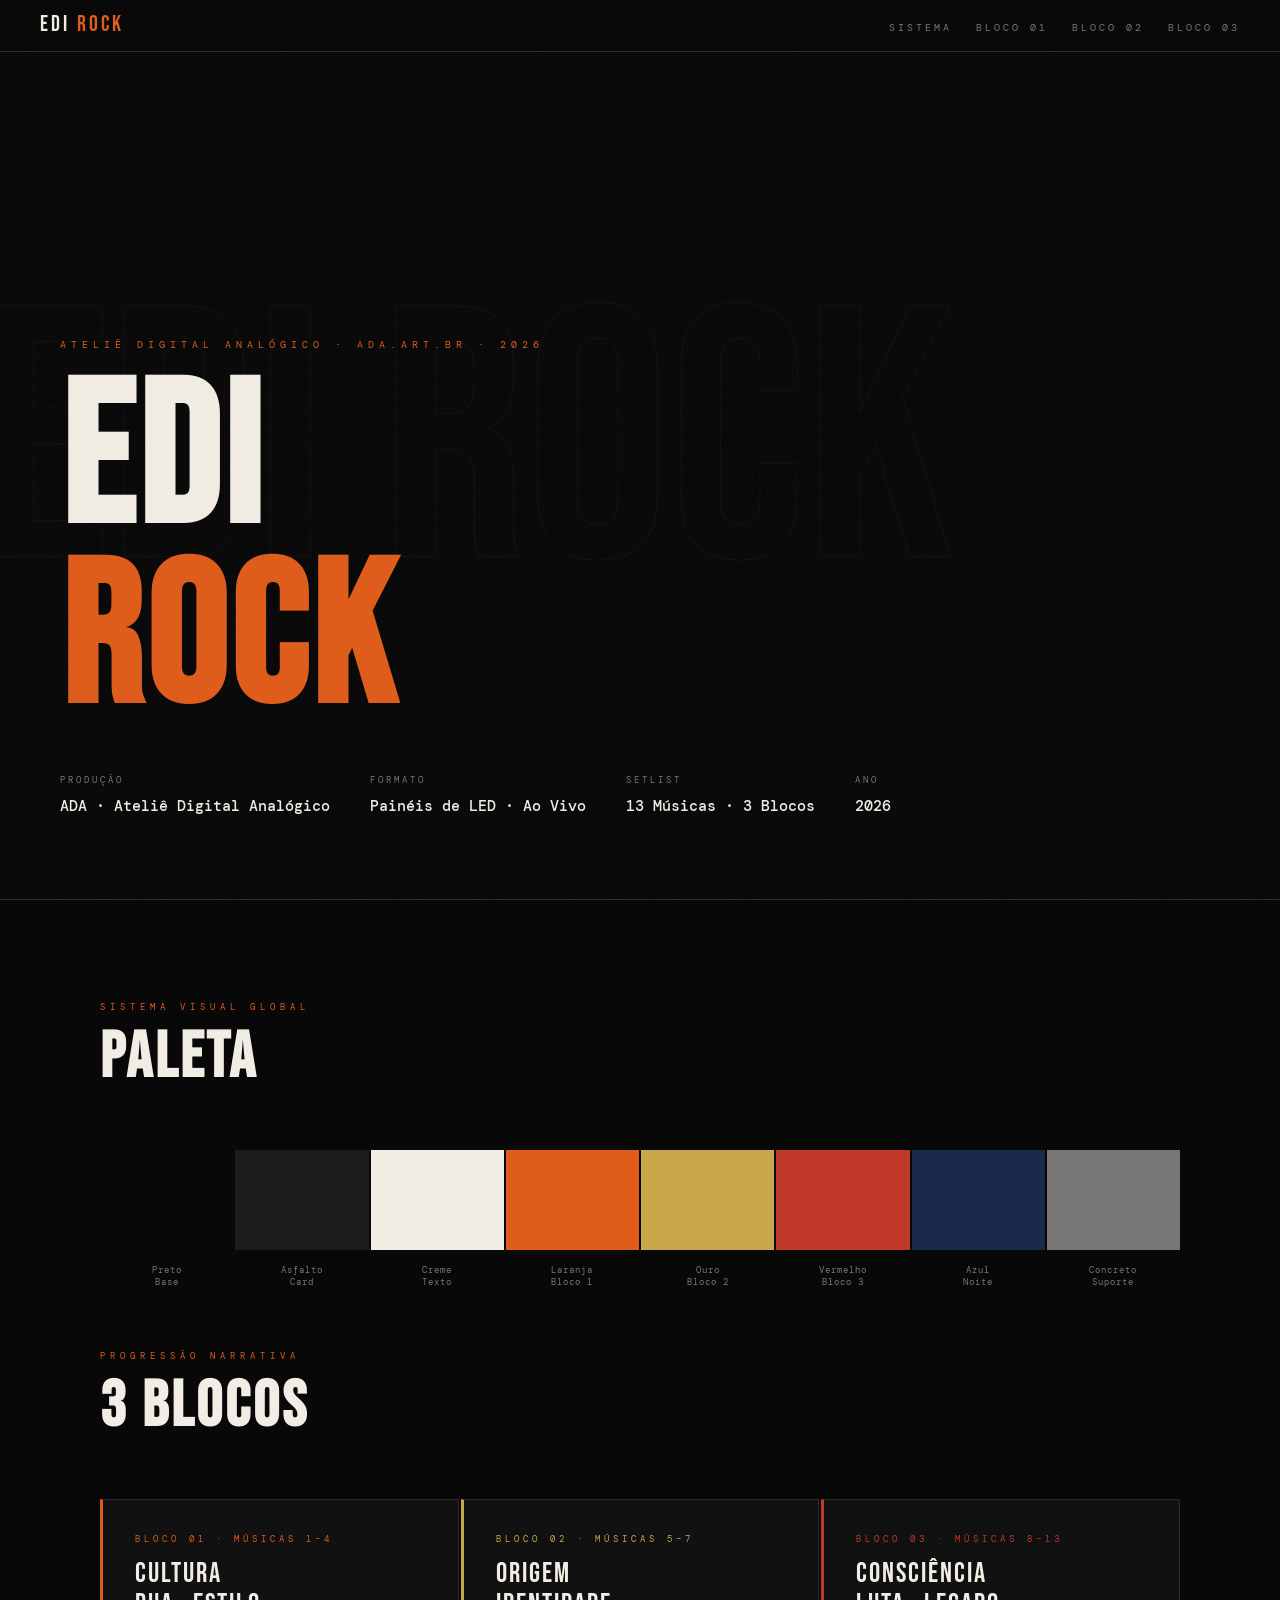
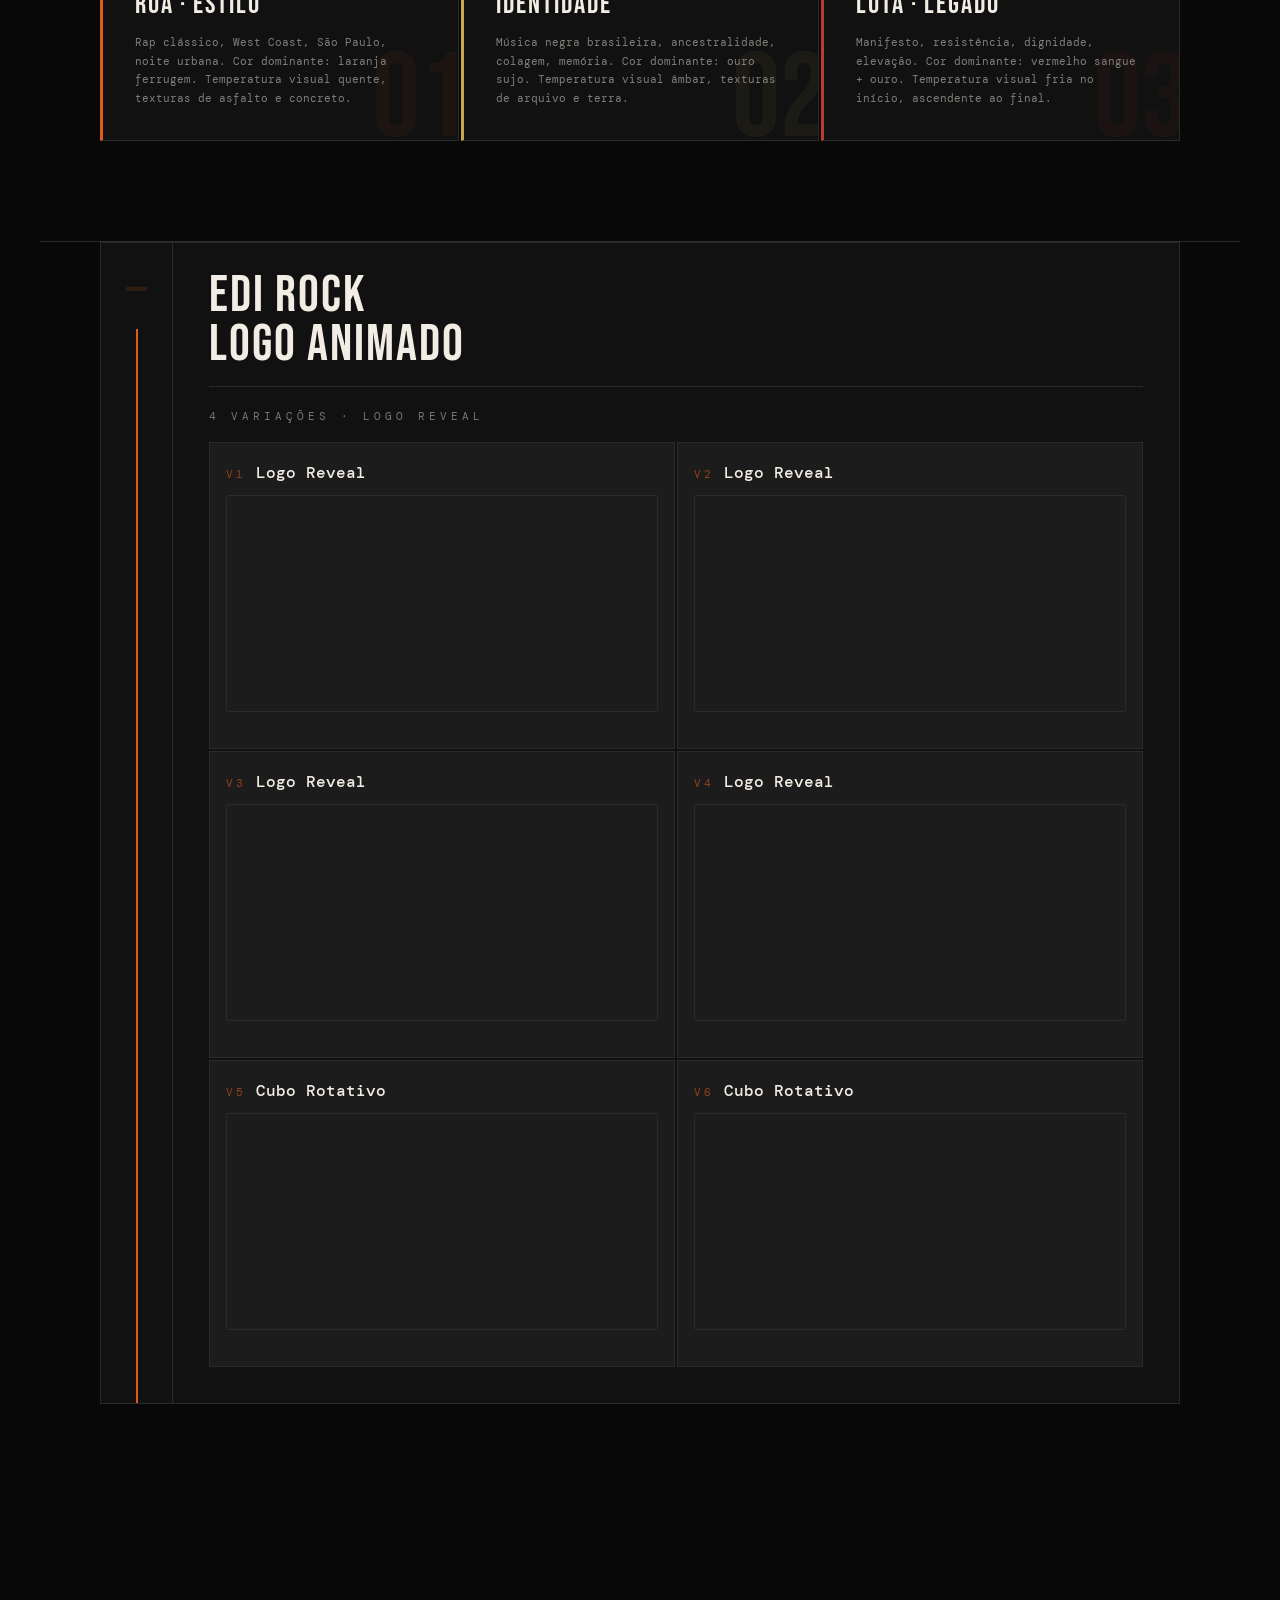
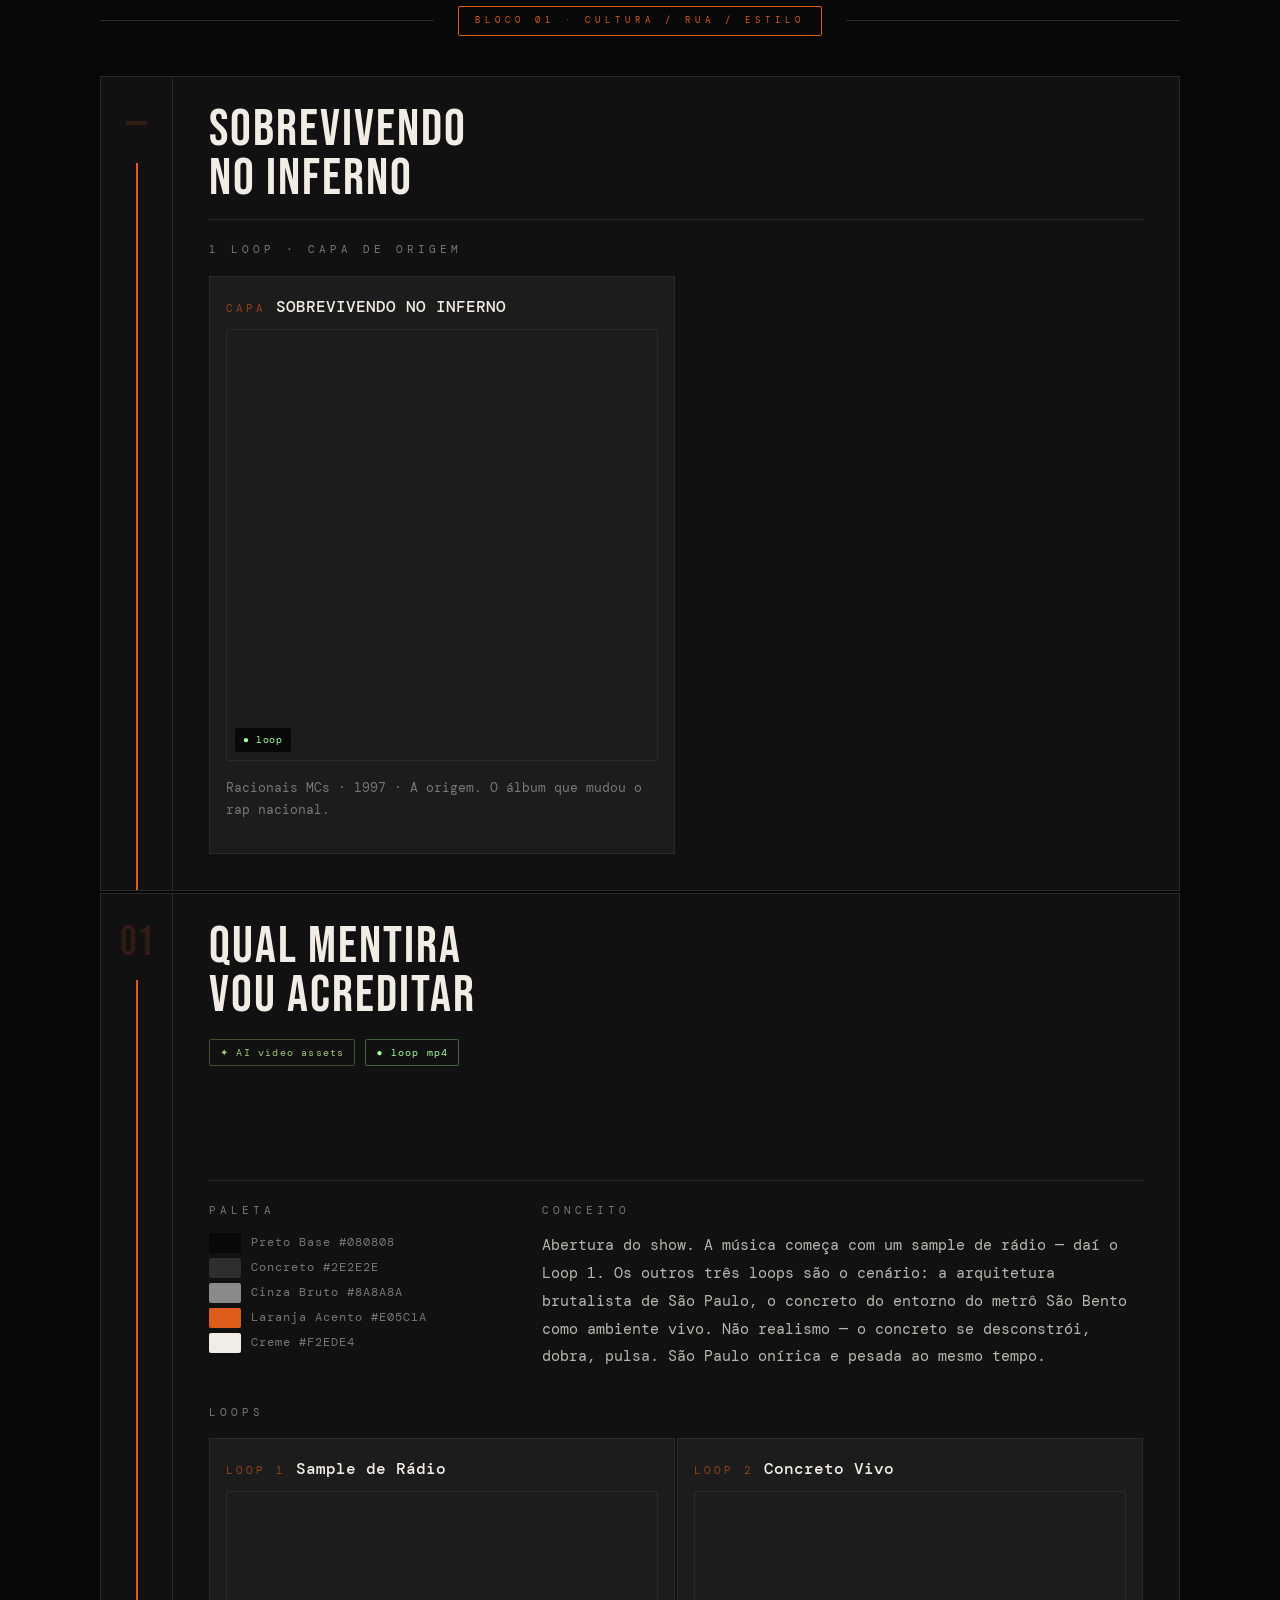
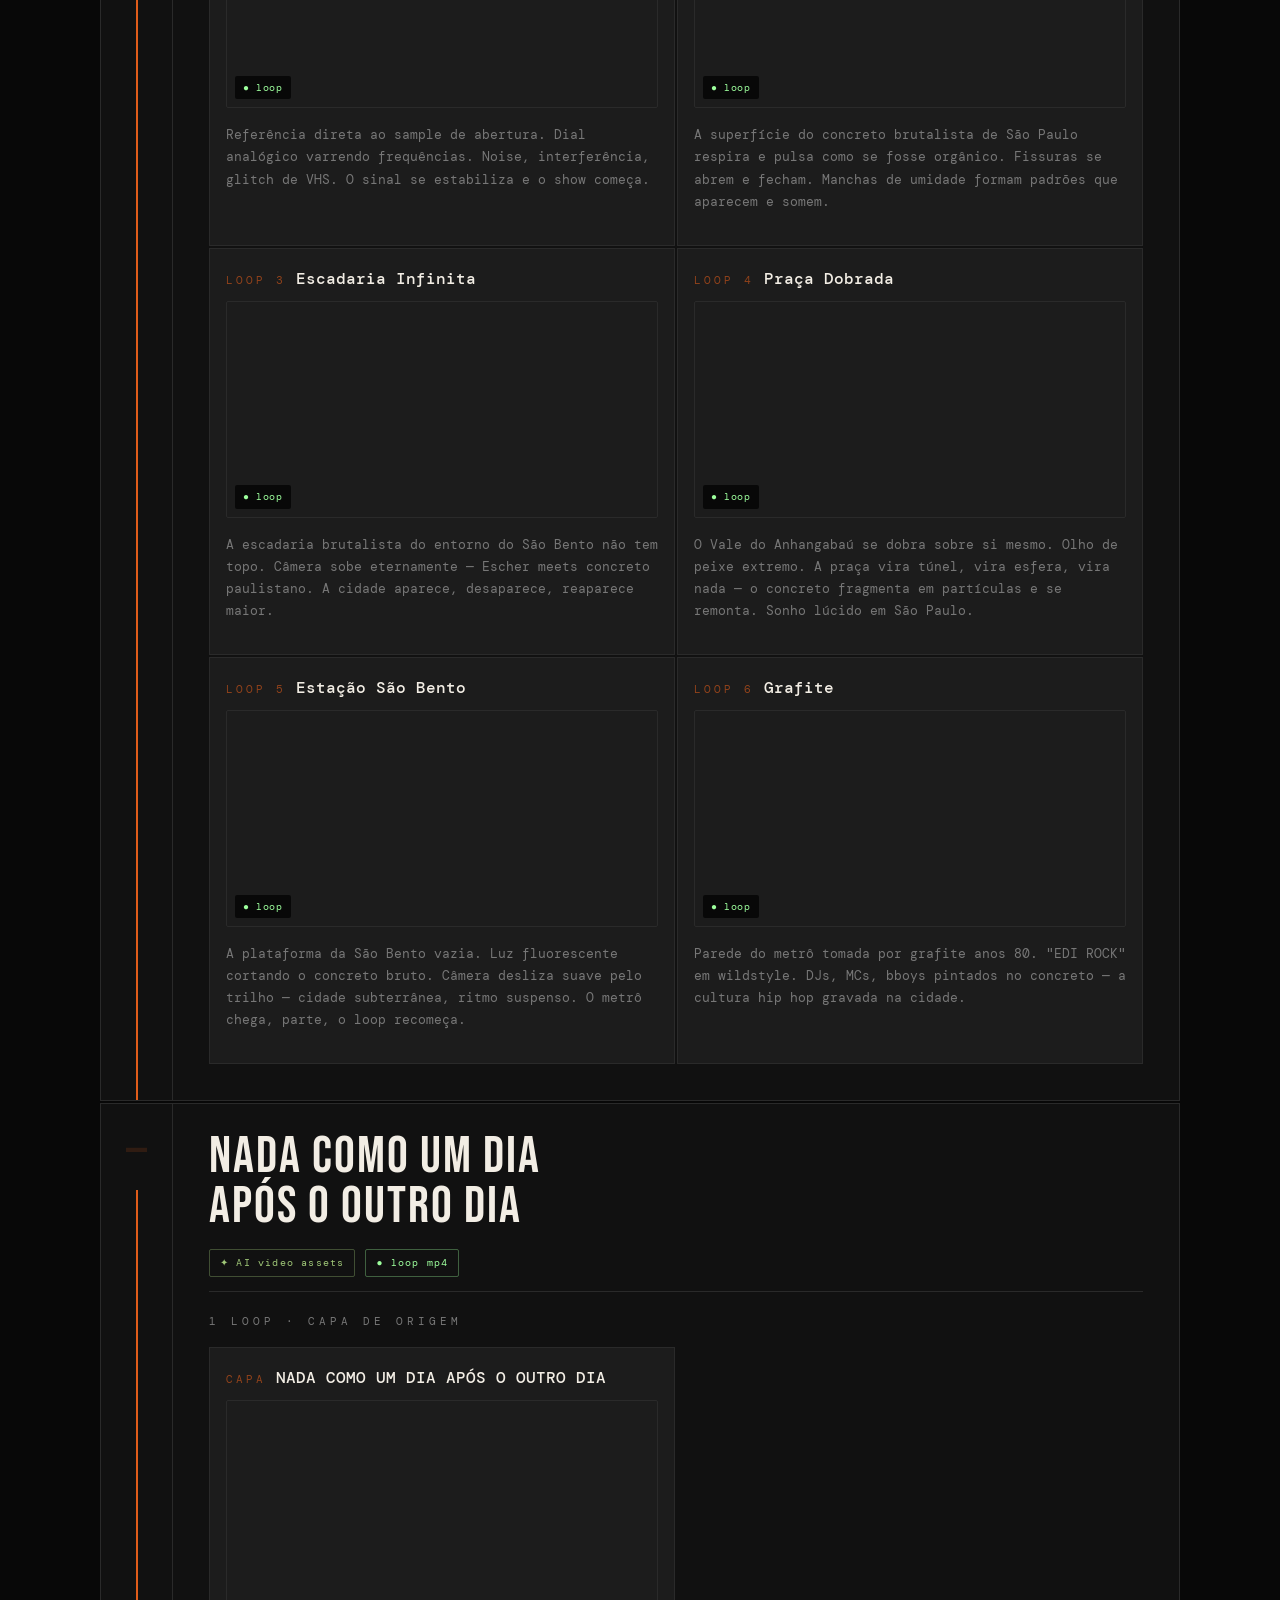
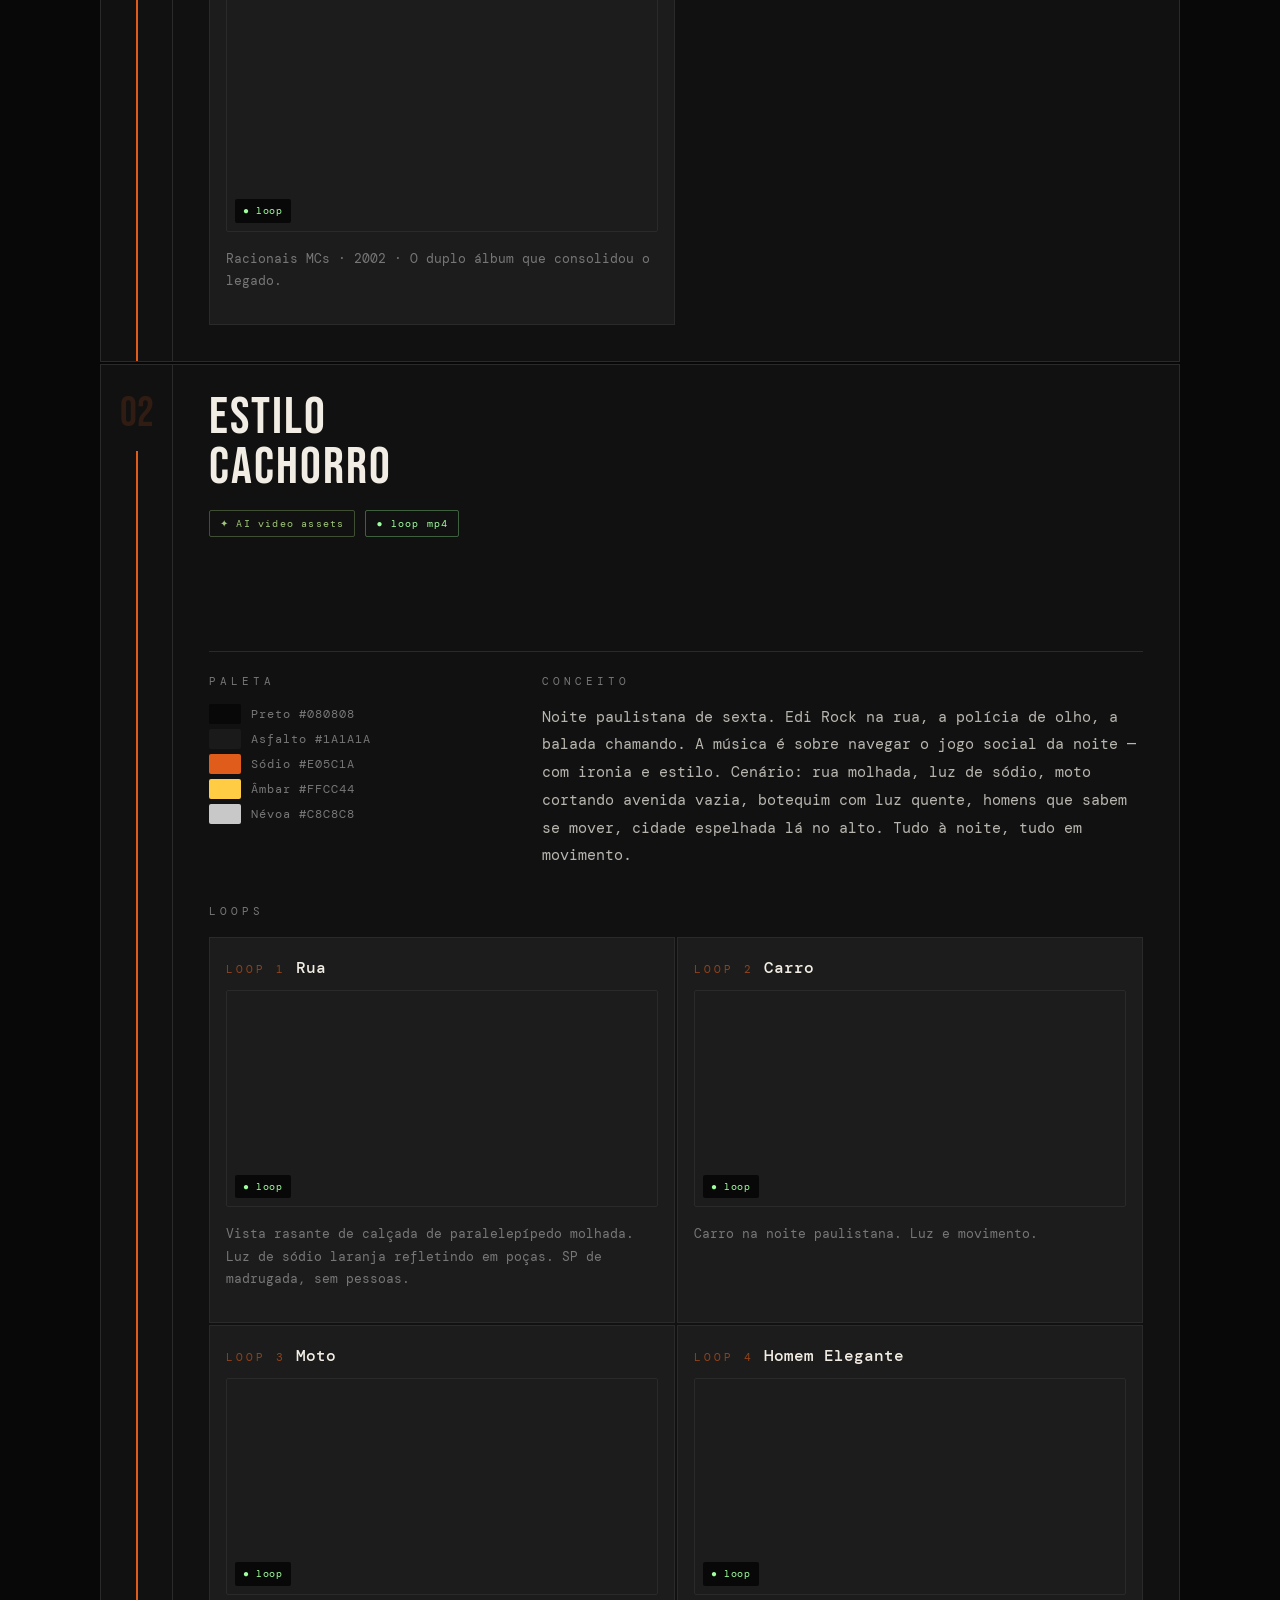
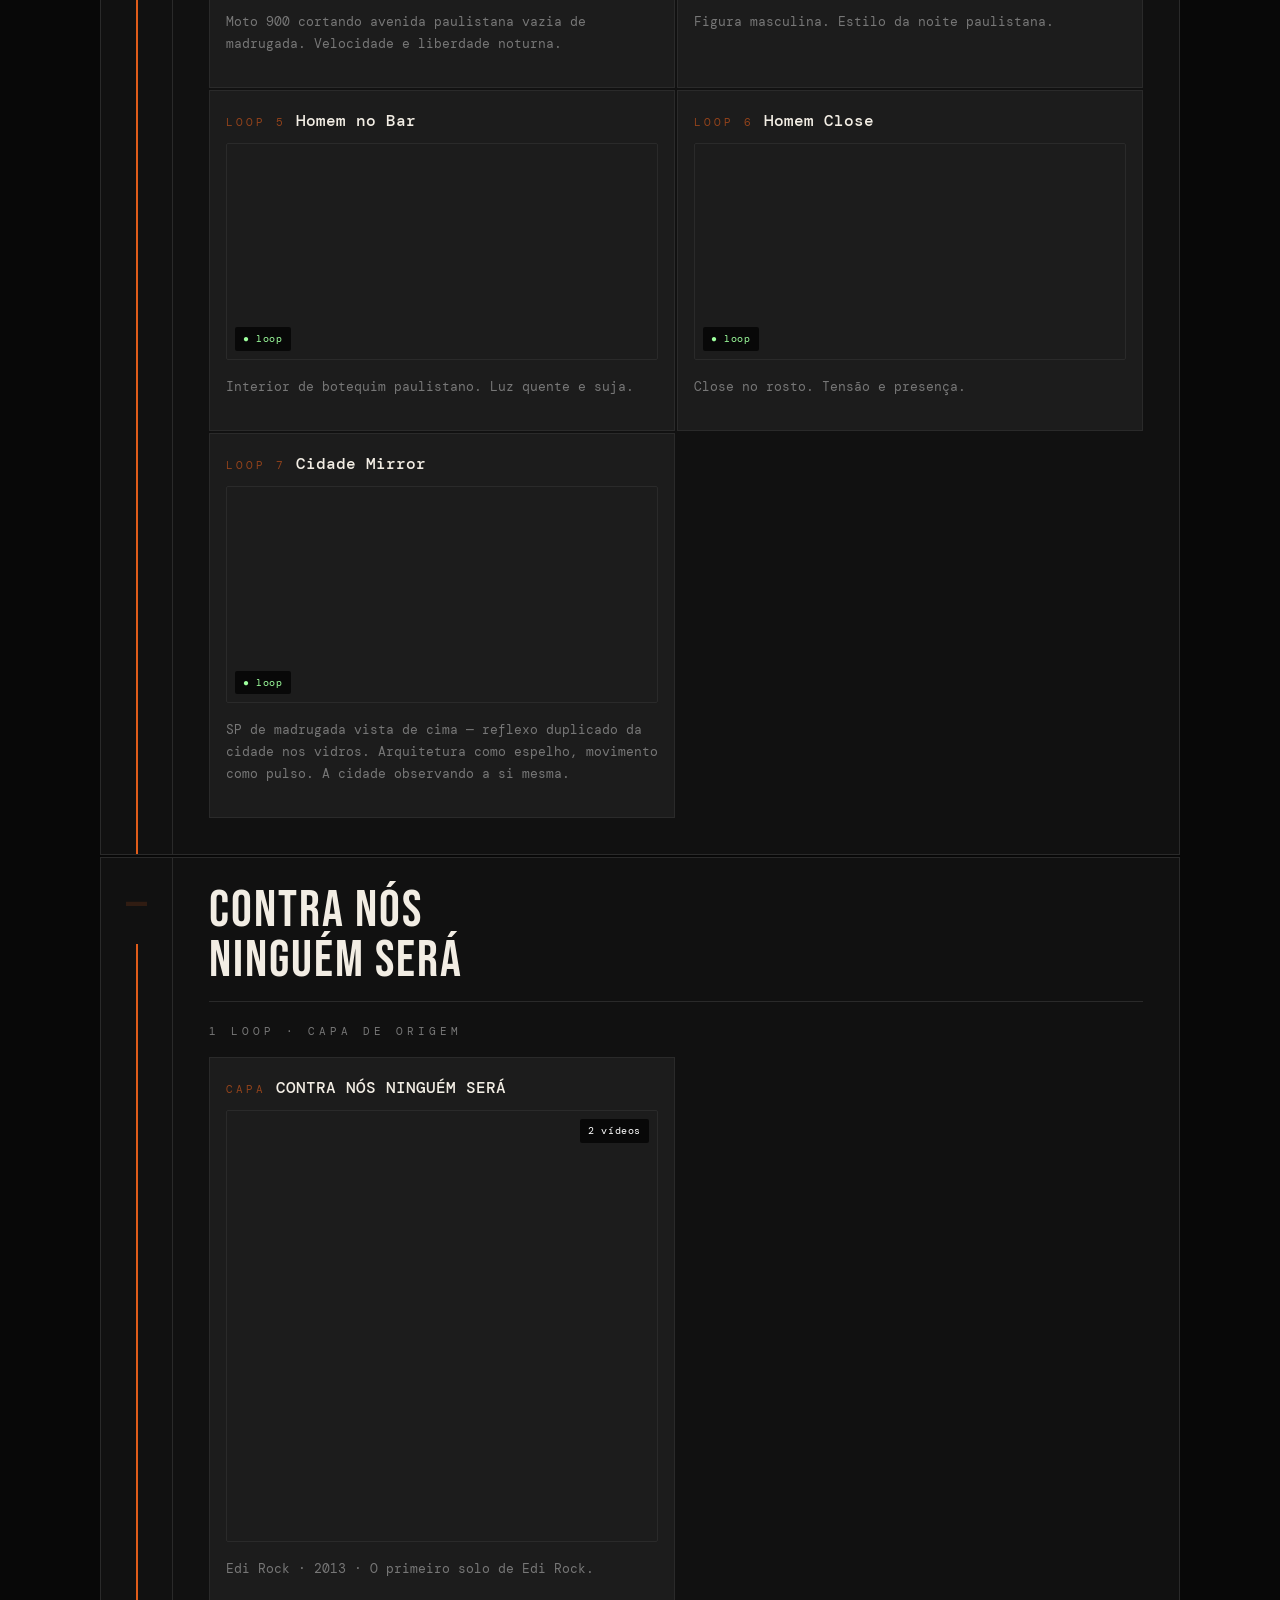
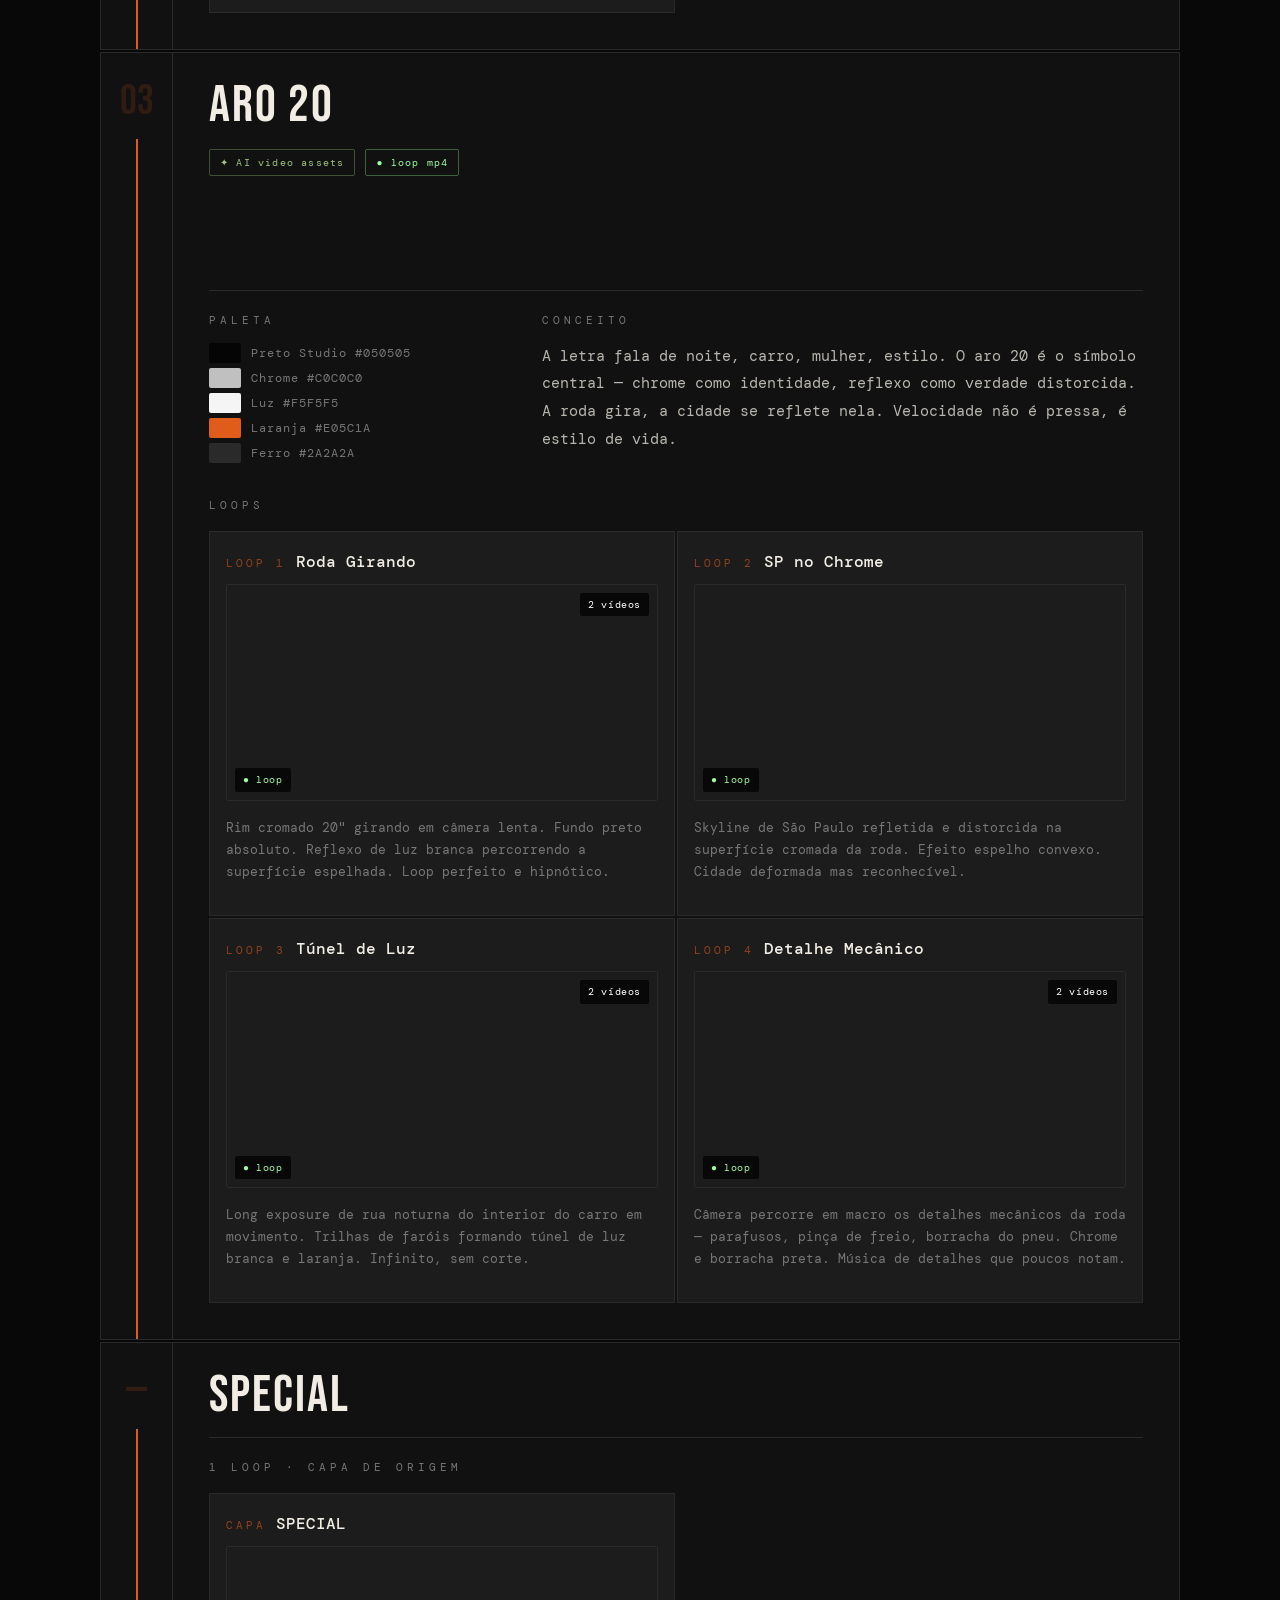
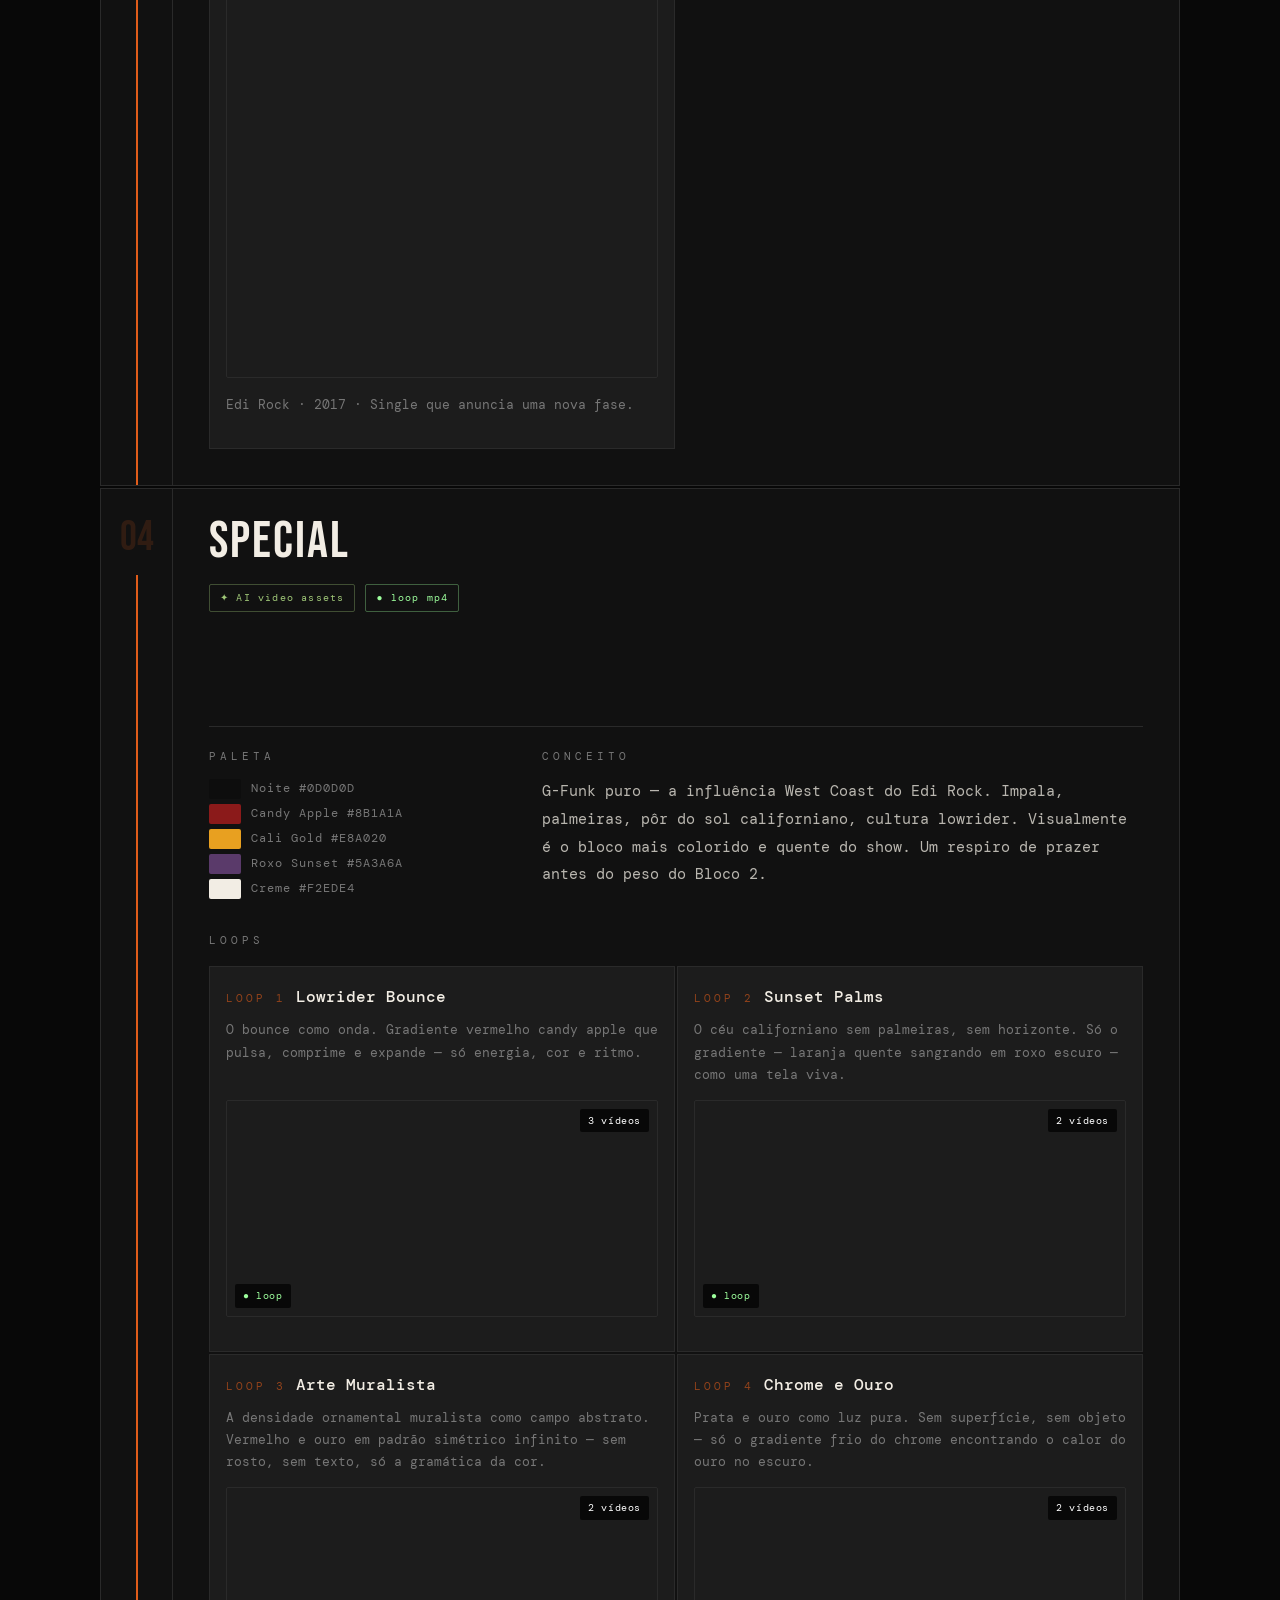
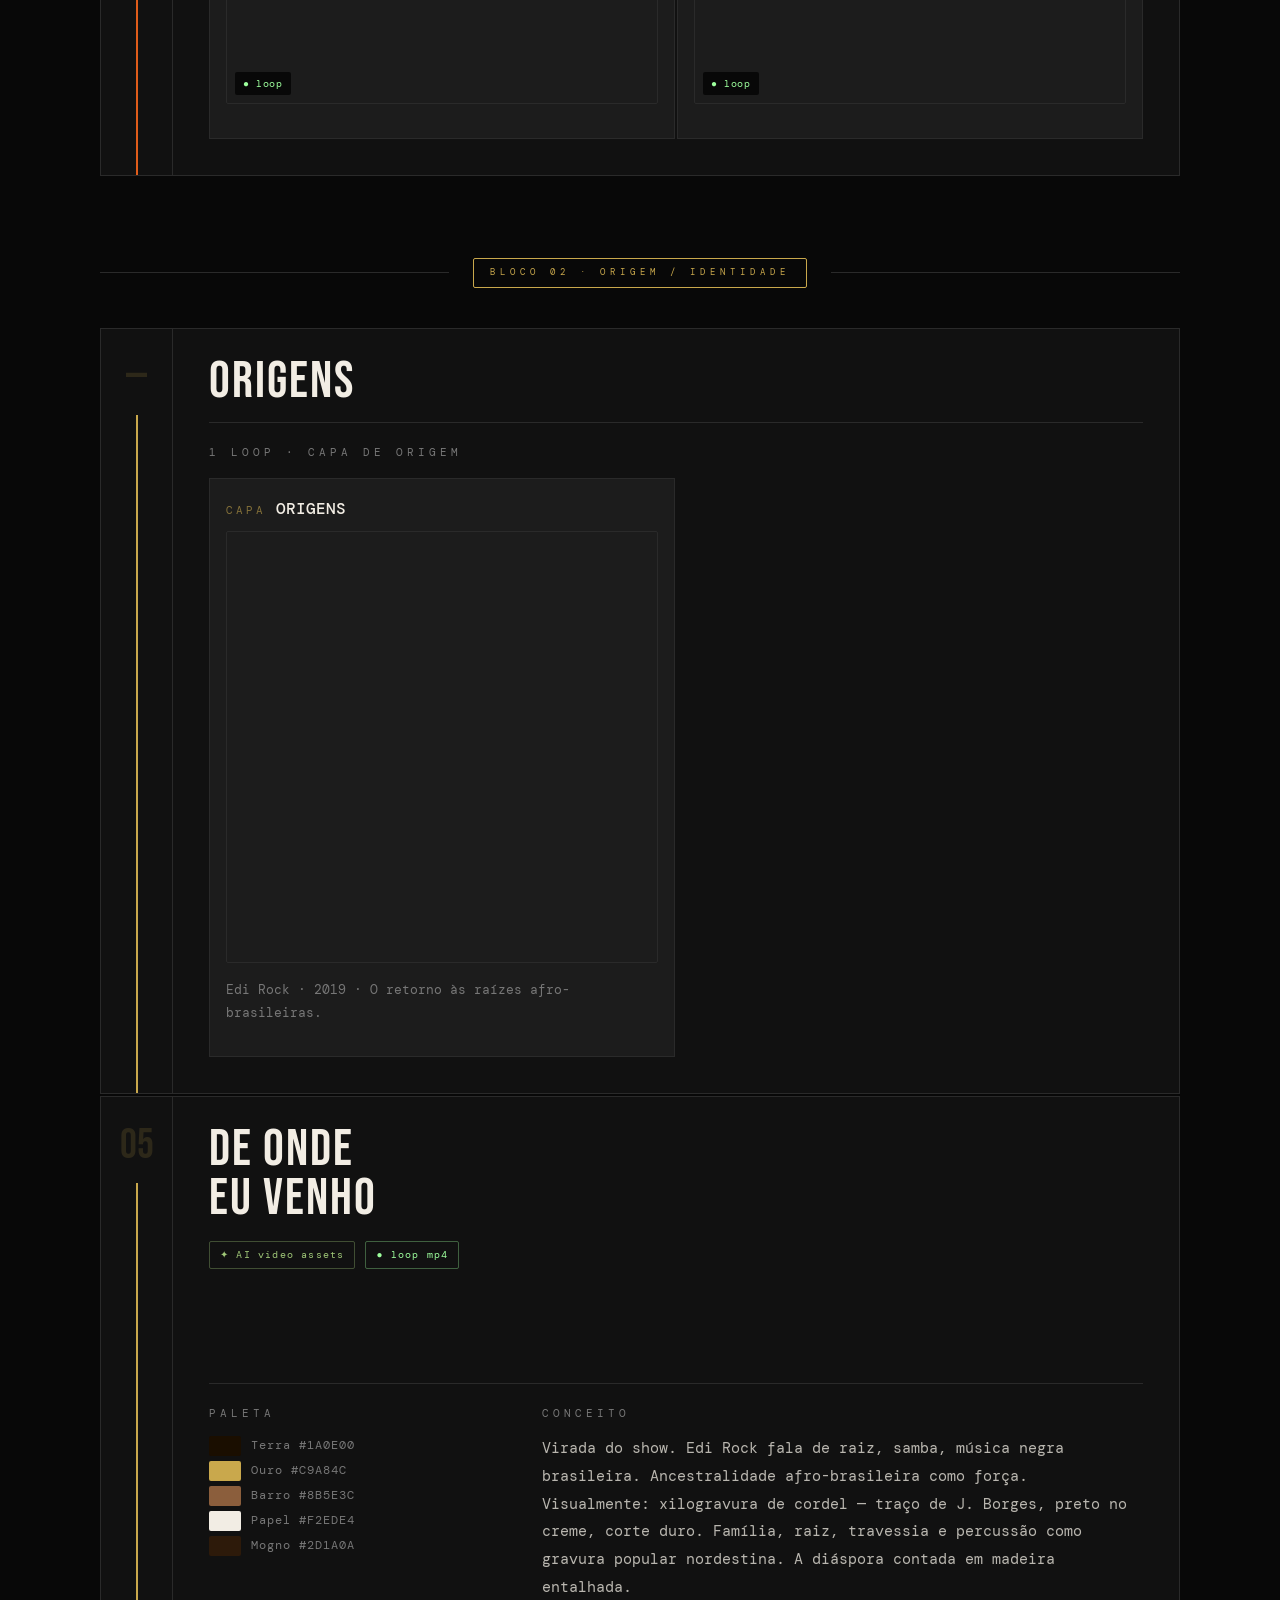
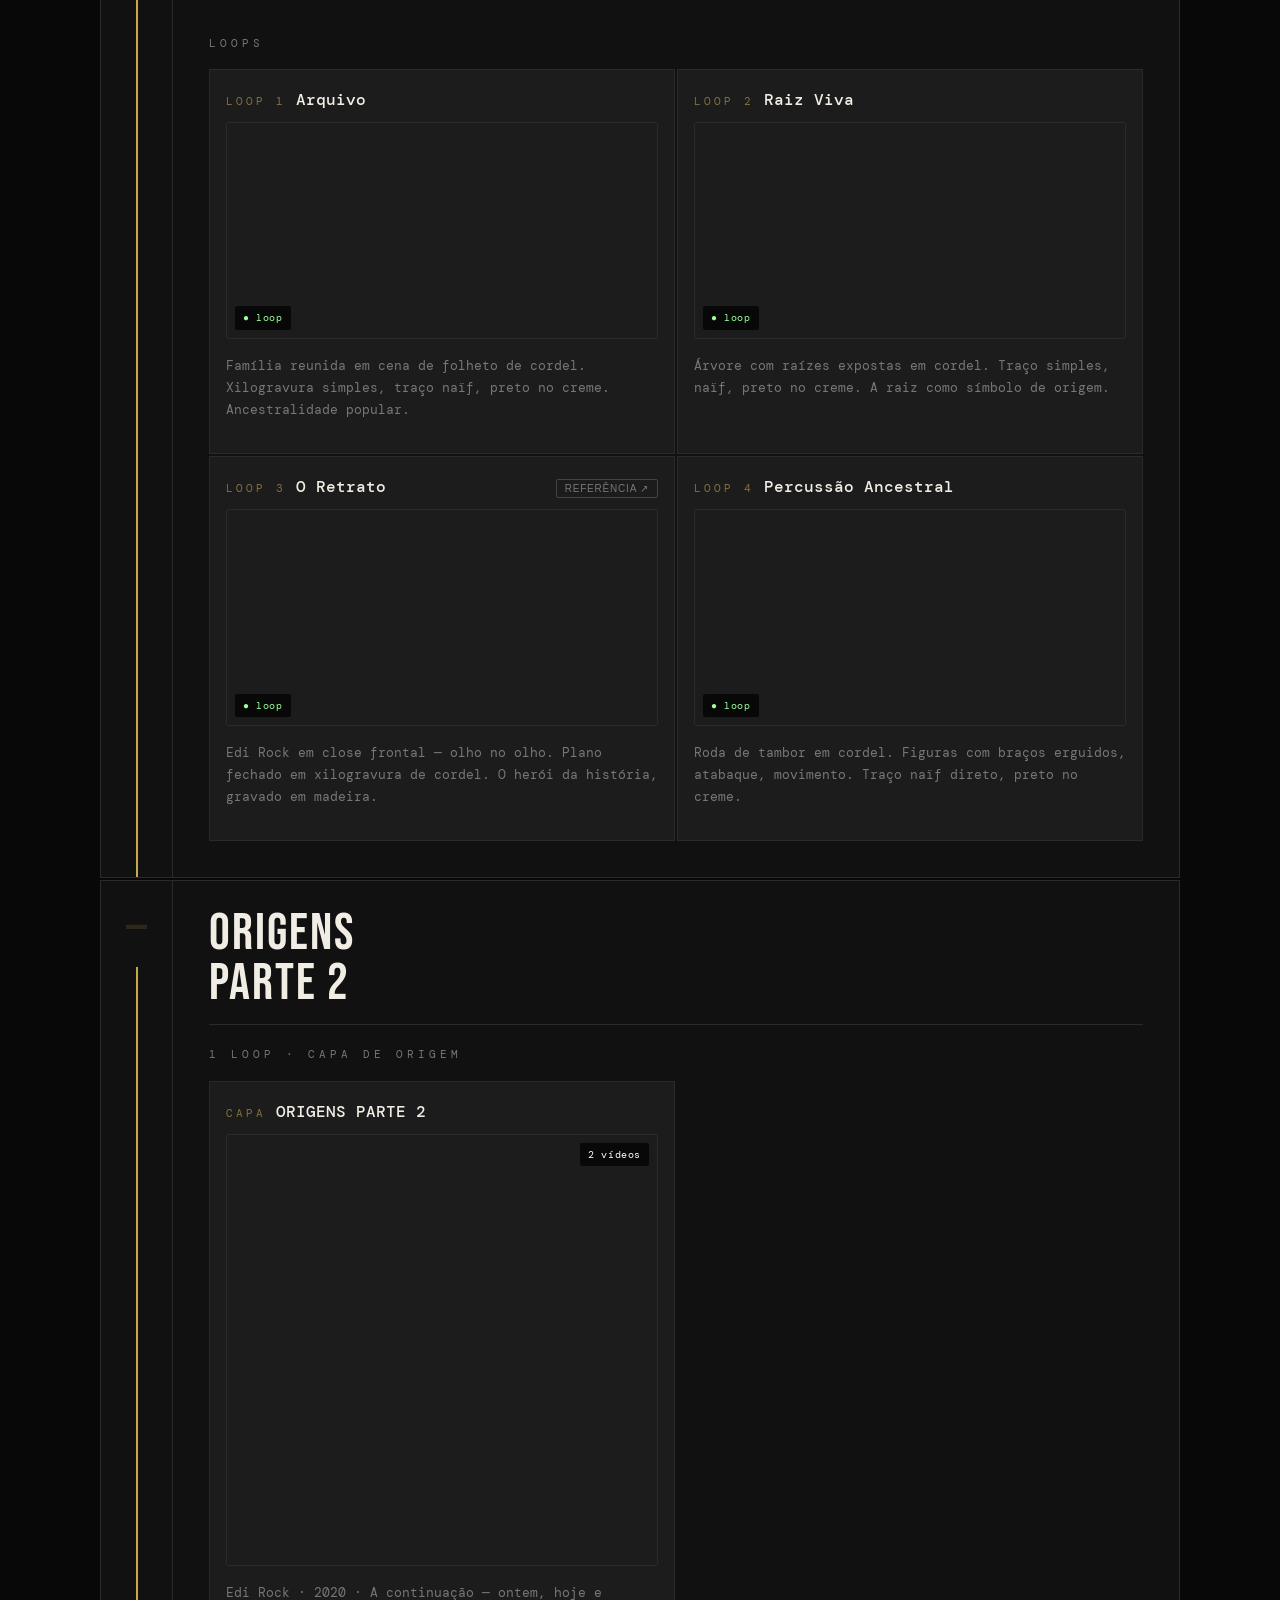
==== commit f217f5be: "M07 Muzzike completo + logos animados + capas animadas + fix upscale 1:1 - M07 · Participação Muzzik" ====
--- a/index.html
+++ b/index.html
@@ -100,6 +100,93 @@
 </section>
 </div>
 
+<!-- LOGOS EDI ROCK -->
+<div class="setlist-wrap">
+  <div class="musica">
+    <div class="musica-side">
+      <div class="musica-num" style="color:var(--b1);">—</div>
+      <div class="musica-accent" style="background:var(--b1);"></div>
+    </div>
+    <div class="musica-main">
+      <div class="musica-nome">EDI ROCK<br>LOGO ANIMADO</div>
+      <div class="musica-body">
+        <div style="grid-column: 1/-1;">
+          <div class="m-loops-title">4 Variações · Logo Reveal</div>
+          <div class="loops-grid">
+
+            <div class="loop-item loop-has-video">
+              <div class="loop-header">
+                <span class="loop-tag" style="color:var(--b1);">V1</span>
+                <span class="loop-name">Logo Reveal</span>
+              </div>
+              <div class="loop-preview loop-has-video" onclick="openVideoModal('./assets/logos/logo_edi-rock_v1.mp4')" style="cursor:pointer;">
+                <video src="./assets/logos/logo_edi-rock_v1.mp4" autoplay loop muted playsinline preload="none"></video>
+                <div class="loop-play-btn">▶</div>
+              </div>
+            </div>
+
+            <div class="loop-item loop-has-video">
+              <div class="loop-header">
+                <span class="loop-tag" style="color:var(--b1);">V2</span>
+                <span class="loop-name">Logo Reveal</span>
+              </div>
+              <div class="loop-preview loop-has-video" onclick="openVideoModal('./assets/logos/logo_edi-rock_v2.mp4')" style="cursor:pointer;">
+                <video src="./assets/logos/logo_edi-rock_v2.mp4" autoplay loop muted playsinline preload="none"></video>
+                <div class="loop-play-btn">▶</div>
+              </div>
+            </div>
+
+            <div class="loop-item loop-has-video">
+              <div class="loop-header">
+                <span class="loop-tag" style="color:var(--b1);">V3</span>
+                <span class="loop-name">Logo Reveal</span>
+              </div>
+              <div class="loop-preview loop-has-video" onclick="openVideoModal('./assets/logos/logo_edi-rock_v3.mp4')" style="cursor:pointer;">
+                <video src="./assets/logos/logo_edi-rock_v3.mp4" autoplay loop muted playsinline preload="none"></video>
+                <div class="loop-play-btn">▶</div>
+              </div>
+            </div>
+
+            <div class="loop-item loop-has-video">
+              <div class="loop-header">
+                <span class="loop-tag" style="color:var(--b1);">V4</span>
+                <span class="loop-name">Logo Reveal</span>
+              </div>
+              <div class="loop-preview loop-has-video" onclick="openVideoModal('./assets/logos/logo_edi-rock_v4.mp4')" style="cursor:pointer;">
+                <video src="./assets/logos/logo_edi-rock_v4.mp4" autoplay loop muted playsinline preload="none"></video>
+                <div class="loop-play-btn">▶</div>
+              </div>
+            </div>
+
+            <div class="loop-item loop-has-video">
+              <div class="loop-header">
+                <span class="loop-tag" style="color:var(--b1);">V5</span>
+                <span class="loop-name">Cubo Rotativo</span>
+              </div>
+              <div class="loop-preview loop-has-video" onclick="openVideoModal('./assets/logos/logo_edi-rock_v5.mp4')" style="cursor:pointer;">
+                <video src="./assets/logos/logo_edi-rock_v5.mp4" autoplay loop muted playsinline preload="none"></video>
+                <div class="loop-play-btn">▶</div>
+              </div>
+            </div>
+
+            <div class="loop-item loop-has-video">
+              <div class="loop-header">
+                <span class="loop-tag" style="color:var(--b1);">V6</span>
+                <span class="loop-name">Cubo Rotativo</span>
+              </div>
+              <div class="loop-preview loop-has-video" onclick="openVideoModal('./assets/logos/logo_edi-rock_v6.mp4')" style="cursor:pointer;">
+                <video src="./assets/logos/logo_edi-rock_v6.mp4" autoplay loop muted playsinline preload="none"></video>
+                <div class="loop-play-btn">▶</div>
+              </div>
+            </div>
+
+          </div>
+        </div>
+      </div>
+    </div>
+  </div>
+</div>
+
 <!-- SETLIST -->
 <div class="setlist-wrap">
 
@@ -418,8 +505,13 @@
                 <span class="loop-tag" style="color:var(--b1);">Capa</span>
                 <span class="loop-name">CONTRA NÓS NINGUÉM SERÁ</span>
               </div>
-              <div class="loop-preview" style="aspect-ratio:1/1;">
-                <img src="./assets/capas/contra-nos.jpg" alt="CONTRA NÓS" style="aspect-ratio:1/1;"/>
+              <div class="loop-preview loop-has-video loop-multi-video"
+                   onclick="openCurrentVideo(this)"
+                   data-videos='["./assets/capas/contra-nos_v1_web.mp4","./assets/capas/contra-nos_v2_web.mp4"]'
+                   style="aspect-ratio:1/1;">
+                <video src="./assets/capas/contra-nos_v1_web.mp4" autoplay loop muted playsinline preload="none"></video>
+                <div class="loop-play-btn">▶</div>
+                <div class="video-badge">2 vídeos</div>
               </div>
               <div class="loop-desc">Edi Rock · 2013 · O primeiro solo de Edi Rock.</div>
             </div>
@@ -526,8 +618,11 @@
                 <span class="loop-tag" style="color:var(--b1);">Capa</span>
                 <span class="loop-name">SPECIAL </span>
               </div>
-              <div class="loop-preview" style="aspect-ratio:1/1;">
-                <img src="./assets/capas/special.jpg" alt="SPECIAL" style="aspect-ratio:1/1;"/>
+              <div class="loop-preview loop-has-video"
+                   onclick="openVideoModal('./assets/capas/special_capa_web.mp4')"
+                   style="aspect-ratio:1/1;">
+                <video src="./assets/capas/special_capa_web.mp4" autoplay loop muted playsinline preload="none"></video>
+                <div class="loop-play-btn">▶</div>
               </div>
               <div class="loop-desc">Edi Rock · 2017 · Single que anuncia uma nova fase.</div>
             </div>
@@ -640,8 +735,11 @@
                 <span class="loop-tag" style="color:var(--b2);">Capa</span>
                 <span class="loop-name">ORIGENS </span>
               </div>
-              <div class="loop-preview" style="aspect-ratio:1/1;">
-                <img src="./assets/capas/origens.jpg" alt="ORIGENS" style="aspect-ratio:1/1;"/>
+              <div class="loop-preview loop-has-video"
+                   onclick="openVideoModal('./assets/capas/origens_v1_web.mp4')"
+                   style="aspect-ratio:1/1;">
+                <video src="./assets/capas/origens_v1_web.mp4" autoplay loop muted playsinline preload="none"></video>
+                <div class="loop-play-btn">▶</div>
               </div>
               <div class="loop-desc">Edi Rock · 2019 · O retorno às raízes afro-brasileiras.</div>
             </div>
@@ -740,8 +838,13 @@
                 <span class="loop-tag" style="color:var(--b2);">Capa</span>
                 <span class="loop-name">ORIGENS PARTE 2</span>
               </div>
-              <div class="loop-preview" style="aspect-ratio:1/1;">
-                <img src="./assets/capas/origens2.jpg" alt="ORIGENS" style="aspect-ratio:1/1;"/>
+              <div class="loop-preview loop-has-video loop-multi-video"
+                   onclick="openCurrentVideo(this)"
+                   data-videos='["./assets/capas/origens_parte2_v1_web.mp4","./assets/capas/origens_parte2_v2_web.mp4"]'
+                   style="aspect-ratio:1/1;">
+                <video src="./assets/capas/origens_parte2_v1_web.mp4" autoplay loop muted playsinline preload="none"></video>
+                <div class="loop-play-btn">▶</div>
+                <div class="video-badge">2 vídeos</div>
               </div>
               <div class="loop-desc">Edi Rock · 2020 · A continuação — ontem, hoje e amanhã.</div>
             </div>
@@ -842,6 +945,8 @@
     </div>
     <div class="musica-main">
       <div class="musica-nome">PARTICIPAÇÃO<br>MUZZIKE</div>
+      <div class="ai-kit-badge">✦ AI video assets</div>
+      <div class="ai-kit-badge loop-mp4-badge">● loop mp4</div>
       <div class="spotify-placeholder">— link em breve —</div>
       <div class="musica-body">
         <div>
@@ -863,24 +968,30 @@
           <div class="loops-grid">
           <div class="loop-item">
             <div class="loop-header"><span class="loop-tag" style="color:var(--b2);">Loop 1</span><span class="loop-name">808 Visualizer</span></div>
-            <div class="loop-preview"><img src="./assets/m07/loop1-frame.png" alt="07 · Loop 1 · 808 Visualizer" /></div>
+            <div class="loop-preview loop-has-video loop-has-seamless" onclick="openVideoModal('./assets/m07/loops/m07_muzzike_l1_808-visualizer_seamless.mp4')">
+              <video src="./assets/m07/loops/m07_muzzike_l1_808-visualizer_seamless.mp4" autoplay loop muted playsinline preload="none"></video>
+              <div class="loop-play-btn">▶</div>
+              <div class="seamless-badge">● loop</div>
+            </div>
             <div class="loop-desc">Osciloscópio CRT âmbar desenhando o skyline de SP com a própria forma de onda. A cidade traçada pelo som. Monocromático, fósforo quente, tubo antigo.</div>
           </div>
           <div class="loop-item">
-            <div class="loop-header"><span class="loop-tag" style="color:var(--b2);">Loop 2</span><span class="loop-name">Glitch Data</span><button class="asset-btn" onclick="openAsset(this)">referência ↗</button></div>
-            <div class="loop-preview"><img src="./assets/m07/loop2-frame.png" alt="07 · Loop 2 · Glitch Data" data-slides='["./assets/m07/loop2-frame.png","./assets/m07/loop2-frame-b.png"]' /></div>
-            <div class="loop-desc">Edi Rock e Muzzike em retratos glitch fragmentados. Dois rostos, dois tempos, um mesmo beat corrompido em dado.</div>
-            <div class="loop-asset" style="display:none"><img src="./assets/m07/loop2-asset-edirock.jpg" alt="Edi Rock — referência" data-slides='["./assets/m07/loop2-asset-edirock.jpg","./assets/m07/loop2-asset-muzzike.jpg"]' /></div>
-          </div>
-          <div class="loop-item">
-            <div class="loop-header"><span class="loop-tag" style="color:var(--b2);">Loop 3</span><span class="loop-name">Sampa Wire</span></div>
-            <div class="loop-preview"><img src="./assets/m07/loop3-frame.png" alt="07 · Loop 3 · Sampa Wire" /></div>
+            <div class="loop-header"><span class="loop-tag" style="color:var(--b2);">Loop 2</span><span class="loop-name">Sampa Wire</span></div>
+            <div class="loop-preview loop-has-video loop-has-seamless" onclick="openVideoModal('./assets/m07/loops/m07_muzzike_l2_sampa-wire_seamless.mp4')">
+              <video src="./assets/m07/loops/m07_muzzike_l2_sampa-wire_seamless.mp4" autoplay loop muted playsinline preload="none"></video>
+              <div class="loop-play-btn">▶</div>
+              <div class="seamless-badge">● loop</div>
+            </div>
             <div class="loop-desc">Skyline de SP em wireframe 3D girando lentamente. Grade de luz ciano sobre preto. Coordenadas GPS nos edifícios. SP como dado, como código.</div>
           </div>
           <div class="loop-item">
-            <div class="loop-header"><span class="loop-tag" style="color:var(--b2);">Loop 4</span><span class="loop-name">Colisão de Gerações</span></div>
-            <div class="loop-preview"><img src="./assets/m07/loop4-frame.png" alt="07 · Loop 4 · Colisão de Gerações" /></div>
-            <div class="loop-desc">Split ou sobreposição de dois estilos: de um lado estética analógica dos anos 90 (grão, VHS), do outro digital contemporâneo (neon, pixel). Os dois mundos colidindo e se mesclando.</div>
+            <div class="loop-header"><span class="loop-tag" style="color:var(--b2);">Loop 3</span><span class="loop-name">Colisão de Gerações</span></div>
+            <div class="loop-preview loop-has-video loop-has-seamless" onclick="openVideoModal('./assets/m07/loops/m07_muzzike_l3_colisao-geracoes_seamless.mp4')">
+              <video src="./assets/m07/loops/m07_muzzike_l3_colisao-geracoes_seamless.mp4" autoplay loop muted playsinline preload="none"></video>
+              <div class="loop-play-btn">▶</div>
+              <div class="seamless-badge">● loop</div>
+            </div>
+            <div class="loop-desc">Troca rápida entre dois mundos: estética analógica anos 90 (grão VHS, figuras afro-brasileiras, boombox, cassete) contra o digital contemporâneo (neon, geometria, pixel). Os dois eras colidindo no mesmo beat.</div>
           </div>
           </div>
         </div>
@@ -1115,8 +1226,13 @@
                 <span class="loop-tag" style="color:var(--b3);">Capa</span>
                 <span class="loop-name">CORES & VALORES</span>
               </div>
-              <div class="loop-preview" style="aspect-ratio:1/1;">
-                <img src="./assets/capas/cores-valores.jpg" alt="CORES &" style="aspect-ratio:1/1;"/>
+              <div class="loop-preview loop-has-video loop-multi-video"
+                   onclick="openCurrentVideo(this)"
+                   data-videos='["./assets/capas/cores-valores_acao_v1_web.mp4","./assets/capas/cores-valores_acao_v2_web.mp4","./assets/capas/cores-valores_acao_v3_web.mp4","./assets/capas/cores-valores_estatica_v1_web.mp4","./assets/capas/cores-valores_estatica_v2_web.mp4","./assets/capas/cores-valores_estatica_v3_web.mp4"]'
+                   style="aspect-ratio:1/1;">
+                <video src="./assets/capas/cores-valores_acao_v1_web.mp4" autoplay loop muted playsinline preload="none"></video>
+                <div class="loop-play-btn">▶</div>
+                <div class="video-badge">6 vídeos</div>
               </div>
               <div class="loop-desc">Racionais MCs · 2014 · A maturidade do grupo em cores e contrastes.</div>
             </div>
@@ -1441,8 +1557,13 @@
                 <span class="loop-tag" style="color:var(--b1);">Capa</span>
                 <span class="loop-name">CONTRA NÓS NINGUÉM SERÁ</span>
               </div>
-              <div class="loop-preview" style="aspect-ratio:1/1;">
-                <img src="./assets/capas/contra-nos.jpg" alt="CONTRA NÓS" style="aspect-ratio:1/1;"/>
+              <div class="loop-preview loop-has-video loop-multi-video"
+                   onclick="openCurrentVideo(this)"
+                   data-videos='["./assets/capas/contra-nos_v1_web.mp4","./assets/capas/contra-nos_v2_web.mp4"]'
+                   style="aspect-ratio:1/1;">
+                <video src="./assets/capas/contra-nos_v1_web.mp4" autoplay loop muted playsinline preload="none"></video>
+                <div class="loop-play-btn">▶</div>
+                <div class="video-badge">2 vídeos</div>
               </div>
               <div class="loop-desc">Edi Rock · 2013 · O primeiro solo de Edi Rock.</div>
             </div>
